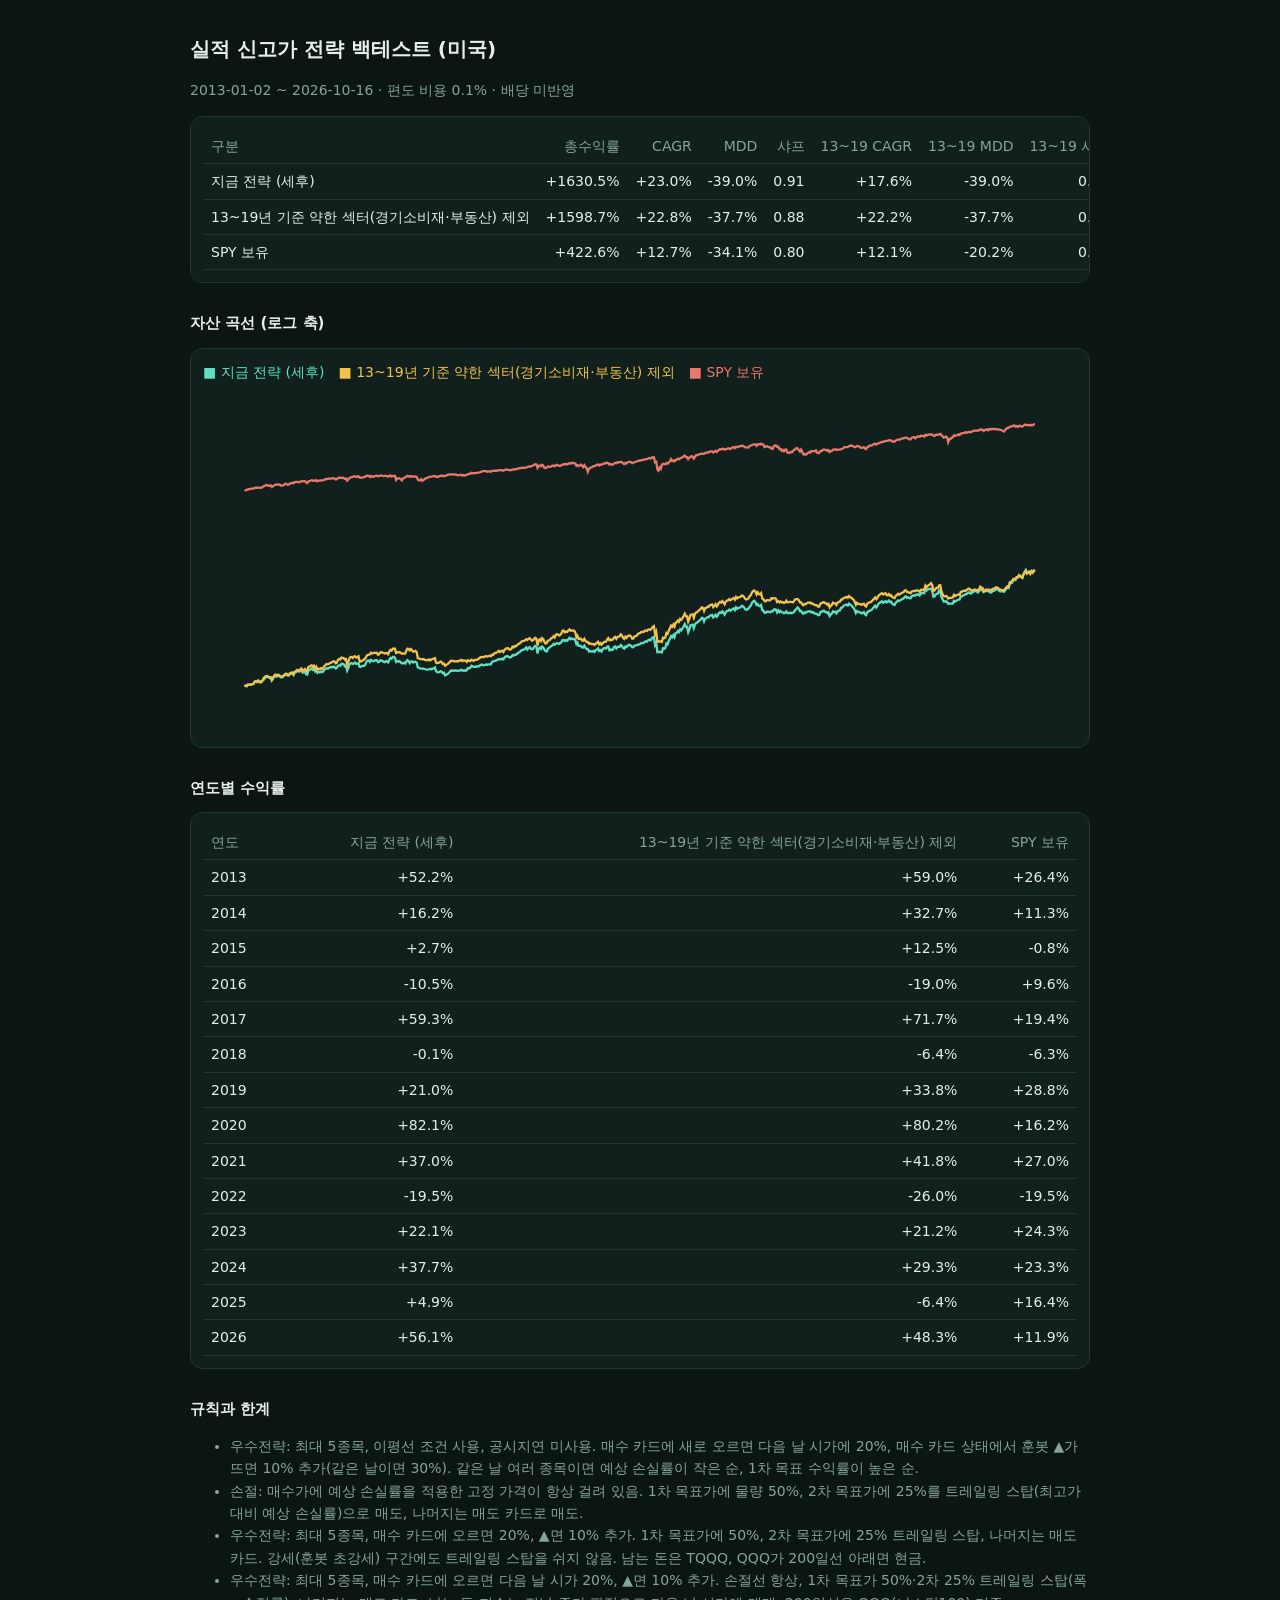
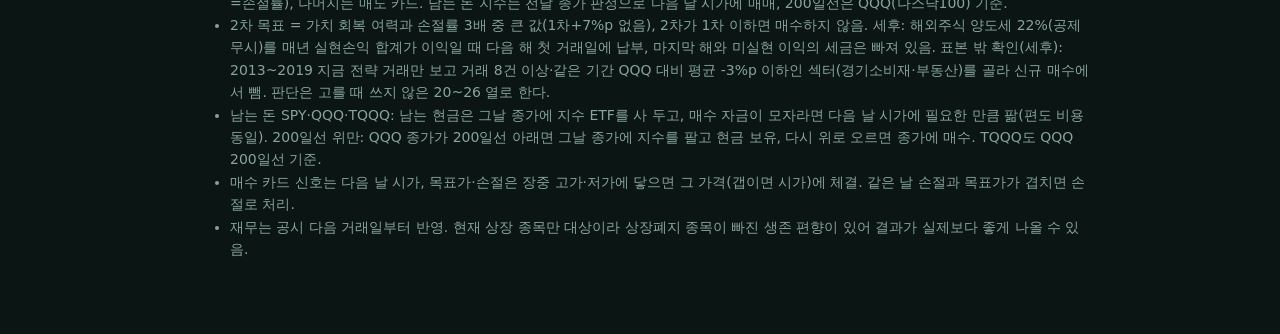
==== docs/backtest.html @ 91a3c94c "backtest: 2026-10-20" ====
<!doctype html><html lang="ko"><head><meta charset="utf-8"><meta name="viewport" content="width=device-width, initial-scale=1">
<title>백테스트 결과</title><style>
:root{--bg:#0b1513;--panel:#11201d;--line:#1f3631;--text:#e3efec;--sub:#87a39c}
body{margin:0;background:var(--bg);color:var(--text);font:14px/1.6 system-ui,sans-serif}
.wrap{max-width:900px;margin:0 auto;padding:20px 16px 60px} h1{font-size:20px} h2{font-size:15px;margin-top:28px}
.box{background:var(--panel);border:1px solid var(--line);border-radius:12px;padding:12px;overflow-x:auto}
table{border-collapse:collapse;width:100%;white-space:nowrap} th,td{padding:6px 8px;border-bottom:1px solid var(--line);text-align:right}
th:first-child,td:first-child{text-align:left} th{color:var(--sub);font-weight:500} .legend span{margin-right:14px}
li{color:var(--sub)} svg{width:100%;height:auto}
</style></head><body><div class="wrap">
<h1>실적 신고가 전략 백테스트 (미국)</h1><p style="color:var(--sub)">2013-01-02 ~ 2026-10-16 · 편도 비용 0.1% · 배당 미반영</p>
<div class="box"><table><tr><th>구분</th><th>총수익률</th><th>CAGR</th><th>MDD</th><th>샤프</th><th>13~19 CAGR</th><th>13~19 MDD</th><th>13~19 샤프</th><th>20~26 CAGR</th><th>20~26 MDD</th><th>20~26 샤프</th><th>거래</th><th>승률</th><th>평균 손익</th><th>평균 보유(거래일)</th><th>평균 투자 비중</th><th>낸 세금(시작자산=1)</th></tr><tr><td>지금 전략 (세후)</td><td>+1630.5%</td><td>+23.0%</td><td>-39.0%</td><td>0.91</td><td>+17.6%</td><td>-39.0%</td><td>0.83</td><td>+28.7%</td><td>-34.2%</td><td>0.98</td><td>330</td><td>37%</td><td>+2.1%</td><td>44</td><td>66%</td><td>2.70</td></tr><tr><td>13~19년 기준 약한 섹터(경기소비재·부동산) 제외</td><td>+1598.7%</td><td>+22.8%</td><td>-37.7%</td><td>0.88</td><td>+22.2%</td><td>-37.7%</td><td>0.94</td><td>+23.4%</td><td>-35.4%</td><td>0.85</td><td>331</td><td>36%</td><td>+2.0%</td><td>43</td><td>64%</td><td>3.13</td></tr><tr><td>SPY 보유</td><td>+422.6%</td><td>+12.7%</td><td>-34.1%</td><td>0.80</td><td>+12.1%</td><td>-20.2%</td><td>0.95</td><td>+13.4%</td><td>-34.1%</td><td>0.73</td><td></td><td></td><td></td><td></td><td></td><td></td></tr></table></div>
<h2>자산 곡선 (로그 축)</h2><div class="box"><div class="legend"><span style="color:#5fe0c2">■ 지금 전략 (세후)</span><span style="color:#f2c14e">■ 13~19년 기준 약한 섹터(경기소비재·부동산) 제외</span><span style="color:#e8796b">■ SPY 보유</span></div><svg viewBox="0 0 760 300"><polyline fill="none" stroke="#5fe0c2" stroke-width="2" points="36.0,263.7 37.0,263.2 38.0,263.6 39.0,262.3 40.0,262.4 41.0,262.3 42.0,262.0 42.9,261.8 43.9,261.7 44.9,259.7 45.9,259.3 46.9,259.8 47.9,258.6 48.9,259.1 49.9,259.9 50.9,259.5 51.9,258.5 52.9,258.0 53.9,256.4 54.8,256.1 55.8,255.5 56.8,255.6 57.8,256.5 58.8,256.2 59.8,258.7 60.8,257.2 61.8,255.0 62.8,254.5 63.8,255.4 64.8,254.6 65.8,254.5 66.7,255.1 67.7,256.0 68.7,256.0 69.7,255.3 70.7,254.5 71.7,253.6 72.7,253.5 73.7,254.4 74.7,254.4 75.7,253.0 76.7,252.6 77.7,252.5 78.7,253.9 79.6,252.0 80.6,251.7 81.6,250.6 82.6,250.5 83.6,251.0 84.6,250.3 85.6,249.8 86.6,251.9 87.6,251.6 88.6,250.5 89.6,253.2 90.6,253.6 91.5,250.4 92.5,249.6 93.5,248.9 94.5,248.3 95.5,249.5 96.5,248.9 97.5,250.8 98.5,249.4 99.5,252.0 100.5,251.1 101.5,251.6 102.5,250.8 103.5,251.5 104.4,250.9 105.4,249.6 106.4,248.5 107.4,247.9 108.4,248.4 109.4,247.9 110.4,247.3 111.4,246.9 112.4,247.3 113.4,246.6 114.4,246.9 115.4,248.3 116.3,247.8 117.3,246.0 118.3,245.6 119.3,245.9 120.3,244.2 121.3,244.3 122.3,244.6 123.3,246.3 124.3,245.7 125.3,250.1 126.3,247.8 127.3,244.8 128.2,243.9 129.2,243.5 130.2,244.3 131.2,244.0 132.2,243.0 133.2,244.3 134.2,244.1 135.2,243.7 136.2,246.8 137.2,246.8 138.2,246.3 139.2,245.9 140.2,246.0 141.1,245.0 142.1,242.4 143.1,241.3 144.1,241.2 145.1,242.5 146.1,240.8 147.1,241.5 148.1,241.9 149.1,241.4 150.1,241.1 151.1,241.1 152.1,242.7 153.0,242.5 154.0,241.2 155.0,241.3 156.0,241.8 157.0,242.4 158.0,242.8 159.0,241.9 160.0,242.0 161.0,242.9 162.0,240.7 163.0,239.2 164.0,239.7 165.0,238.2 165.9,238.2 166.9,238.7 167.9,242.5 168.9,241.9 169.9,242.2 170.9,241.8 171.9,243.0 172.9,243.8 173.9,243.7 174.9,243.2 175.9,243.9 176.9,242.1 177.8,241.0 178.8,241.7 179.8,243.6 180.8,242.4 181.8,242.0 182.8,243.1 183.8,242.4 184.8,242.3 185.8,243.3 186.8,247.4 187.8,247.6 188.8,248.1 189.7,248.3 190.7,248.4 191.7,248.4 192.7,248.7 193.7,249.1 194.7,249.2 195.7,249.2 196.7,248.9 197.7,248.5 198.7,249.0 199.7,248.4 200.7,248.1 201.7,247.3 202.6,250.5 203.6,251.5 204.6,251.6 205.6,251.2 206.6,250.7 207.6,251.0 208.6,252.5 209.6,252.0 210.6,254.3 211.6,253.8 212.6,253.1 213.6,252.2 214.5,251.3 215.5,250.0 216.5,250.3 217.5,249.9 218.5,250.3 219.5,250.0 220.5,250.2 221.5,250.5 222.5,250.1 223.5,249.9 224.5,249.3 225.5,250.2 226.4,250.0 227.4,249.9 228.4,250.4 229.4,249.5 230.4,248.0 231.4,248.3 232.4,247.6 233.4,245.9 234.4,246.4 235.4,246.8 236.4,246.6 237.4,246.7 238.4,246.3 239.3,246.6 240.3,246.1 241.3,245.3 242.3,244.8 243.3,245.3 244.3,245.5 245.3,245.0 246.3,244.8 247.3,245.0 248.3,244.6 249.3,244.6 250.3,244.6 251.2,242.9 252.2,242.1 253.2,241.9 254.2,241.5 255.2,241.3 256.2,240.6 257.2,240.1 258.2,240.2 259.2,240.2 260.2,239.6 261.2,240.3 262.2,238.8 263.2,237.9 264.1,237.6 265.1,237.5 266.1,238.5 267.1,238.7 268.1,238.1 269.1,236.7 270.1,237.1 271.1,236.2 272.1,236.4 273.1,235.5 274.1,234.6 275.1,234.2 276.0,233.5 277.0,232.3 278.0,232.0 279.0,231.8 280.0,231.1 281.0,230.0 282.0,231.7 283.0,230.6 284.0,229.7 285.0,230.9 286.0,231.5 287.0,231.1 287.9,229.5 288.9,228.7 289.9,229.3 290.9,235.3 291.9,230.8 292.9,230.1 293.9,231.2 294.9,229.2 295.9,230.0 296.9,232.0 297.9,233.2 298.9,233.4 299.9,231.1 300.8,230.3 301.8,229.7 302.8,228.7 303.8,228.3 304.8,226.8 305.8,227.6 306.8,226.8 307.8,226.3 308.8,226.4 309.8,226.8 310.8,225.9 311.8,225.1 312.7,223.6 313.7,223.5 314.7,224.4 315.7,223.6 316.7,224.2 317.7,222.8 318.7,221.6 319.7,222.8 320.7,222.2 321.7,222.6 322.7,222.5 323.7,223.6 324.7,227.0 325.6,225.9 326.6,228.6 327.6,228.5 328.6,228.5 329.6,229.9 330.6,230.0 331.6,228.5 332.6,230.3 333.6,231.3 334.6,231.2 335.6,233.4 336.6,233.0 337.5,233.5 338.5,233.6 339.5,232.9 340.5,233.7 341.5,232.4 342.5,231.9 343.5,230.7 344.5,233.0 345.5,232.2 346.5,233.4 347.5,231.6 348.5,230.6 349.4,230.6 350.4,230.9 351.4,229.3 352.4,229.0 353.4,232.3 354.4,231.6 355.4,232.3 356.4,231.9 357.4,229.7 358.4,229.1 359.4,230.8 360.4,229.4 361.4,229.2 362.3,229.3 363.3,227.9 364.3,228.8 365.3,230.3 366.3,231.0 367.3,229.2 368.3,229.7 369.3,228.5 370.3,227.7 371.3,227.9 372.3,228.6 373.3,229.8 374.2,229.7 375.2,228.4 376.2,228.2 377.2,227.9 378.2,227.5 379.2,227.4 380.2,227.0 381.2,226.1 382.2,226.2 383.2,226.0 384.2,224.9 385.2,224.8 386.1,224.8 387.1,223.6 388.1,223.2 389.1,223.7 390.1,222.4 391.1,221.2 392.1,220.7 393.1,227.8 394.1,225.8 395.1,234.1 396.1,233.9 397.1,233.9 398.1,233.9 399.0,234.3 400.0,230.7 401.0,231.0 402.0,230.4 403.0,226.5 404.0,227.3 405.0,224.4 406.0,222.5 407.0,220.1 408.0,221.1 409.0,219.2 410.0,221.0 410.9,217.7 411.9,217.2 412.9,215.7 413.9,216.6 414.9,214.2 415.9,215.0 416.9,213.5 417.9,211.7 418.9,209.7 419.9,211.9 420.9,211.9 421.9,216.6 422.9,214.2 423.8,210.8 424.8,210.4 425.8,210.2 426.8,213.2 427.8,210.0 428.8,208.7 429.8,208.3 430.8,207.3 431.8,206.4 432.8,205.7 433.8,204.2 434.8,204.7 435.7,207.2 436.7,204.8 437.7,204.6 438.7,203.7 439.7,203.7 440.7,202.3 441.7,202.0 442.7,201.7 443.7,203.9 444.7,202.8 445.7,201.5 446.7,203.3 447.6,202.2 448.6,200.0 449.6,199.4 450.6,200.0 451.6,198.6 452.6,199.8 453.6,201.4 454.6,199.4 455.6,198.3 456.6,198.1 457.6,197.0 458.6,198.0 459.6,197.2 460.5,196.6 461.5,195.9 462.5,197.5 463.5,195.1 464.5,196.4 465.5,195.5 466.5,195.3 467.5,195.0 468.5,193.8 469.5,194.2 470.5,195.1 471.5,196.8 472.4,197.2 473.4,196.9 474.4,196.1 475.4,194.4 476.4,193.6 477.4,191.2 478.4,190.0 479.4,189.4 480.4,190.7 481.4,193.0 482.4,192.3 483.4,193.8 484.4,194.1 485.3,193.1 486.3,197.5 487.3,198.0 488.3,199.8 489.3,199.9 490.3,198.9 491.3,198.9 492.3,199.1 493.3,199.3 494.3,198.5 495.3,198.5 496.3,197.2 497.2,196.8 498.2,197.1 499.2,199.5 500.2,197.8 501.2,199.3 502.2,198.2 503.2,199.3 504.2,199.4 505.2,200.1 506.2,199.8 507.2,198.6 508.2,200.1 509.1,200.0 510.1,200.0 511.1,199.8 512.1,200.0 513.1,199.8 514.1,198.7 515.1,197.4 516.1,196.5 517.1,195.2 518.1,196.2 519.1,198.4 520.1,198.2 521.1,200.0 522.0,200.6 523.0,199.5 524.0,199.9 525.0,199.0 526.0,198.5 527.0,198.5 528.0,198.4 529.0,199.5 530.0,199.2 531.0,199.8 532.0,200.6 533.0,200.6 533.9,200.8 534.9,202.0 535.9,201.8 536.9,199.3 537.9,198.8 538.9,198.4 539.9,198.0 540.9,199.0 541.9,199.0 542.9,200.2 543.9,199.5 544.9,202.6 545.9,201.3 546.8,200.4 547.8,198.6 548.8,199.2 549.8,199.0 550.8,200.4 551.8,198.6 552.8,197.9 553.8,197.8 554.8,195.4 555.8,195.3 556.8,194.0 557.8,193.3 558.7,192.9 559.7,192.6 560.7,193.5 561.7,191.8 562.7,192.9 563.7,193.2 564.7,194.6 565.7,195.6 566.7,197.3 567.7,200.0 568.7,198.2 569.7,199.0 570.6,199.4 571.6,199.5 572.6,200.3 573.6,199.9 574.6,199.2 575.6,201.0 576.6,201.8 577.6,199.3 578.6,198.7 579.6,198.0 580.6,197.8 581.6,197.1 582.6,195.9 583.5,194.8 584.5,193.7 585.5,195.3 586.5,193.7 587.5,191.8 588.5,191.1 589.5,190.4 590.5,189.8 591.5,191.2 592.5,190.4 593.5,189.8 594.5,190.8 595.4,190.2 596.4,189.1 597.4,190.5 598.4,190.1 599.4,192.0 600.4,192.8 601.4,193.0 602.4,191.0 603.4,190.2 604.4,189.0 605.4,189.5 606.4,188.8 607.3,188.3 608.3,187.8 609.3,187.3 610.3,185.9 611.3,185.6 612.3,186.9 613.3,186.5 614.3,187.0 615.3,187.1 616.3,185.4 617.3,184.9 618.3,184.8 619.3,184.8 620.2,184.2 621.2,183.8 622.2,183.9 623.2,184.7 624.2,182.8 625.2,182.9 626.2,182.4 627.2,182.8 628.2,179.1 629.2,180.4 630.2,179.3 631.2,179.1 632.1,179.2 633.1,178.8 634.1,180.9 635.1,185.8 636.1,185.6 637.1,183.9 638.1,183.3 639.1,183.0 640.1,180.5 641.1,180.6 642.1,185.9 643.1,188.1 644.1,190.0 645.0,190.0 646.0,189.8 647.0,190.4 648.0,192.0 649.0,191.8 650.0,191.8 651.0,191.9 652.0,191.9 653.0,189.4 654.0,190.1 655.0,189.5 656.0,188.7 656.9,188.4 657.9,188.3 658.9,185.5 659.9,185.5 660.9,184.7 661.9,184.4 662.9,183.6 663.9,183.5 664.9,182.7 665.9,182.1 666.9,182.7 667.9,183.1 668.8,182.2 669.8,181.5 670.8,181.0 671.8,180.9 672.8,181.3 673.8,182.1 674.8,181.1 675.8,179.0 676.8,180.2 677.8,179.8 678.8,181.8 679.8,181.4 680.8,180.6 681.7,180.7 682.7,181.3 683.7,180.8 684.7,182.3 685.7,181.9 686.7,180.9 687.7,180.8 688.7,180.1 689.7,179.4 690.7,179.5 691.7,179.6 692.7,181.0 693.6,181.2 694.6,181.1 695.6,181.3 696.6,181.5 697.6,180.0 698.6,179.0 699.6,177.7 700.6,178.2 701.6,174.6 702.6,174.2 703.6,173.6 704.6,171.5 705.6,171.3 706.5,171.4 707.5,169.4 708.5,169.3 709.5,168.1 710.5,167.9 711.5,168.8 712.5,169.1 713.5,166.0 714.5,164.3 715.5,162.7 716.5,165.2 717.5,164.4 718.4,163.9 719.4,165.4 720.4,163.4 721.4,164.4 722.4,162.9 723.4,163.7"/><polyline fill="none" stroke="#f2c14e" stroke-width="2" points="36.0,263.7 37.0,263.2 38.0,263.6 39.0,262.3 40.0,262.4 41.0,262.3 42.0,262.0 42.9,261.8 43.9,261.7 44.9,259.8 45.9,259.2 46.9,260.0 47.9,259.2 48.9,260.0 49.9,260.4 50.9,260.0 51.9,258.5 52.9,256.4 53.9,255.4 54.8,254.8 55.8,254.7 56.8,255.5 57.8,255.9 58.8,255.7 59.8,258.0 60.8,256.6 61.8,254.5 62.8,253.6 63.8,254.6 64.8,253.7 65.8,253.8 66.7,254.4 67.7,255.3 68.7,255.3 69.7,254.6 70.7,253.8 71.7,252.9 72.7,252.8 73.7,253.7 74.7,253.7 75.7,252.3 76.7,251.9 77.7,251.8 78.7,253.2 79.6,251.1 80.6,250.9 81.6,249.5 82.6,249.6 83.6,250.5 84.6,248.9 85.6,248.2 86.6,250.5 87.6,249.7 88.6,248.7 89.6,250.0 90.6,250.7 91.5,247.2 92.5,246.5 93.5,245.9 94.5,245.5 95.5,246.9 96.5,245.9 97.5,248.2 98.5,246.7 99.5,249.4 100.5,248.3 101.5,248.8 102.5,247.9 103.5,248.5 104.4,247.9 105.4,246.3 106.4,245.4 107.4,244.4 108.4,244.7 109.4,244.3 110.4,243.6 111.4,243.2 112.4,242.7 113.4,241.9 114.4,242.1 115.4,243.8 116.3,243.4 117.3,240.8 118.3,240.1 119.3,240.5 120.3,238.8 121.3,239.0 122.3,239.2 123.3,240.5 124.3,240.1 125.3,244.8 126.3,242.6 127.3,239.5 128.2,238.2 129.2,238.3 130.2,239.0 131.2,237.8 132.2,237.6 133.2,238.7 134.2,238.2 135.2,237.6 136.2,242.2 137.2,242.2 138.2,241.5 139.2,241.2 140.2,240.2 141.1,239.5 142.1,237.5 143.1,236.5 144.1,236.2 145.1,236.1 146.1,234.5 147.1,235.2 148.1,234.9 149.1,234.5 150.1,234.7 151.1,234.6 152.1,236.4 153.0,236.0 154.0,234.5 155.0,234.0 156.0,234.4 157.0,234.8 158.0,235.2 159.0,234.8 160.0,234.9 161.0,235.9 162.0,233.6 163.0,232.1 164.0,232.6 165.0,231.1 165.9,231.1 166.9,231.1 167.9,234.7 168.9,234.1 169.9,234.3 170.9,234.0 171.9,234.7 172.9,235.4 173.9,235.2 174.9,235.3 175.9,235.3 176.9,232.4 177.8,231.0 178.8,231.3 179.8,232.5 180.8,231.3 181.8,232.3 182.8,233.7 183.8,233.3 184.8,232.9 185.8,234.1 186.8,239.3 187.8,239.5 188.8,239.9 189.7,240.1 190.7,240.2 191.7,240.2 192.7,240.5 193.7,240.9 194.7,240.9 195.7,241.1 196.7,240.4 197.7,241.1 198.7,240.5 199.7,239.8 200.7,239.6 201.7,239.3 202.6,243.0 203.6,243.7 204.6,243.3 205.6,243.0 206.6,242.3 207.6,242.8 208.6,244.4 209.6,244.1 210.6,245.9 211.6,245.1 212.6,244.5 213.6,243.6 214.5,242.7 215.5,241.5 216.5,241.8 217.5,241.5 218.5,242.1 219.5,242.0 220.5,241.8 221.5,242.1 222.5,241.6 223.5,241.4 224.5,240.8 225.5,241.8 226.4,241.3 227.4,241.4 228.4,241.4 229.4,242.5 230.4,241.0 231.4,241.5 232.4,241.9 233.4,240.6 234.4,241.1 235.4,241.6 236.4,240.8 237.4,240.7 238.4,240.5 239.3,240.0 240.3,239.3 241.3,238.6 242.3,238.2 243.3,238.3 244.3,238.3 245.3,237.7 246.3,237.5 247.3,237.8 248.3,237.4 249.3,237.1 250.3,237.6 251.2,236.3 252.2,236.5 253.2,235.2 254.2,234.6 255.2,234.5 256.2,233.8 257.2,232.9 258.2,233.9 259.2,233.3 260.2,232.8 261.2,233.9 262.2,232.1 263.2,231.1 264.1,230.8 265.1,230.5 266.1,231.6 267.1,231.7 268.1,231.2 269.1,229.4 270.1,229.9 271.1,228.8 272.1,229.0 273.1,228.0 274.1,226.9 275.1,226.7 276.0,226.0 277.0,224.7 278.0,224.4 279.0,224.3 280.0,223.7 281.0,222.8 282.0,223.5 283.0,222.6 284.0,221.9 285.0,222.8 286.0,224.0 287.0,223.7 287.9,222.6 288.9,221.6 289.9,222.3 290.9,228.3 291.9,223.7 292.9,222.8 293.9,224.4 294.9,221.9 295.9,222.8 296.9,225.3 297.9,226.6 298.9,226.0 299.9,224.1 300.8,223.8 301.8,223.4 302.8,221.9 303.8,221.6 304.8,220.2 305.8,221.2 306.8,218.9 307.8,218.5 308.8,218.8 309.8,219.6 310.8,218.9 311.8,217.6 312.7,215.4 313.7,215.4 314.7,216.9 315.7,216.1 316.7,216.4 317.7,215.3 318.7,214.3 319.7,215.4 320.7,215.1 321.7,215.3 322.7,215.3 323.7,216.8 324.7,221.1 325.6,219.8 326.6,222.6 327.6,222.4 328.6,222.4 329.6,223.8 330.6,224.0 331.6,222.4 332.6,224.2 333.6,225.2 334.6,225.1 335.6,226.7 336.6,226.3 337.5,226.9 338.5,227.2 339.5,226.9 340.5,227.7 341.5,226.7 342.5,226.1 343.5,225.0 344.5,227.2 345.5,226.2 346.5,227.6 347.5,226.5 348.5,225.2 349.4,225.1 350.4,225.0 351.4,223.1 352.4,221.8 353.4,223.7 354.4,223.0 355.4,223.6 356.4,223.0 357.4,221.4 358.4,220.8 359.4,222.4 360.4,220.8 361.4,220.5 362.3,220.2 363.3,218.6 364.3,219.6 365.3,221.5 366.3,222.5 367.3,220.6 368.3,221.6 369.3,220.2 370.3,219.5 371.3,219.7 372.3,220.5 373.3,222.3 374.2,222.1 375.2,220.4 376.2,220.1 377.2,219.6 378.2,218.1 379.2,217.7 380.2,217.3 381.2,216.4 382.2,216.5 383.2,216.4 384.2,215.3 385.2,215.3 386.1,215.6 387.1,214.4 388.1,214.2 389.1,214.6 390.1,213.4 391.1,212.0 392.1,211.4 393.1,218.6 394.1,216.4 395.1,225.0 396.1,224.8 397.1,224.8 398.1,224.8 399.0,225.2 400.0,221.5 401.0,221.9 402.0,221.3 403.0,217.4 404.0,218.2 405.0,215.3 406.0,213.4 407.0,211.0 408.0,212.0 409.0,210.1 410.0,211.8 410.9,208.6 411.9,208.1 412.9,206.5 413.9,207.5 414.9,205.1 415.9,205.9 416.9,204.4 417.9,202.6 418.9,200.6 419.9,202.7 420.9,202.8 421.9,207.5 422.9,205.1 423.8,201.7 424.8,201.3 425.8,201.1 426.8,204.1 427.8,200.8 428.8,199.6 429.8,199.1 430.8,198.1 431.8,197.3 432.8,196.5 433.8,195.0 434.8,195.6 435.7,198.2 436.7,195.7 437.7,195.6 438.7,194.6 439.7,194.7 440.7,193.2 441.7,192.9 442.7,192.6 443.7,194.9 444.7,193.8 445.7,192.4 446.7,194.3 447.6,193.1 448.6,191.0 449.6,190.3 450.6,191.0 451.6,189.6 452.6,190.7 453.6,192.4 454.6,190.3 455.6,189.2 456.6,189.0 457.6,187.9 458.6,188.9 459.6,188.2 460.5,187.5 461.5,186.9 462.5,188.4 463.5,186.1 464.5,187.3 465.5,186.4 466.5,186.3 467.5,185.9 468.5,184.8 469.5,185.1 470.5,186.0 471.5,187.8 472.4,188.2 473.4,187.9 474.4,187.1 475.4,185.3 476.4,184.6 477.4,182.1 478.4,180.9 479.4,180.4 480.4,181.6 481.4,183.9 482.4,182.0 483.4,183.5 484.4,183.8 485.3,182.7 486.3,187.4 487.3,187.9 488.3,189.7 489.3,189.8 490.3,188.8 491.3,188.8 492.3,189.0 493.3,188.8 494.3,187.1 495.3,187.5 496.3,187.0 497.2,187.0 498.2,187.7 499.2,190.4 500.2,189.8 501.2,190.8 502.2,189.9 503.2,190.6 504.2,190.5 505.2,191.2 506.2,190.9 507.2,189.2 508.2,190.7 509.1,190.6 510.1,190.3 511.1,190.3 512.1,190.5 513.1,190.6 514.1,189.4 515.1,188.1 516.1,187.9 517.1,187.9 518.1,188.8 519.1,190.8 520.1,190.8 521.1,192.6 522.0,193.2 523.0,192.1 524.0,192.4 525.0,191.6 526.0,191.0 527.0,191.0 528.0,190.9 529.0,192.0 530.0,191.7 531.0,192.3 532.0,193.1 533.0,193.2 533.9,193.4 534.9,194.5 535.9,194.3 536.9,191.8 537.9,191.4 538.9,191.0 539.9,190.5 540.9,191.5 541.9,191.6 542.9,192.8 543.9,192.1 544.9,195.1 545.9,193.8 546.8,192.9 547.8,191.1 548.8,191.8 549.8,191.5 550.8,193.0 551.8,191.1 552.8,190.4 553.8,190.2 554.8,188.4 555.8,188.4 556.8,187.0 557.8,186.8 558.7,186.4 559.7,185.9 560.7,186.8 561.7,185.3 562.7,186.3 563.7,186.6 564.7,187.7 565.7,188.4 566.7,190.2 567.7,192.9 568.7,191.2 569.7,192.1 570.6,192.3 571.6,192.1 572.6,192.9 573.6,192.4 574.6,191.9 575.6,193.6 576.6,194.3 577.6,191.9 578.6,191.4 579.6,190.7 580.6,190.5 581.6,189.7 582.6,188.6 583.5,187.6 584.5,186.5 585.5,188.0 586.5,186.6 587.5,184.8 588.5,184.0 589.5,183.3 590.5,182.8 591.5,183.9 592.5,183.2 593.5,182.8 594.5,184.5 595.4,184.6 596.4,183.5 597.4,185.0 598.4,184.5 599.4,186.3 600.4,186.6 601.4,187.0 602.4,185.0 603.4,184.4 604.4,183.3 605.4,184.0 606.4,183.3 607.3,182.8 608.3,182.2 609.3,181.8 610.3,180.4 611.3,180.3 612.3,181.8 613.3,181.8 614.3,182.5 615.3,182.7 616.3,181.3 617.3,180.9 618.3,180.7 619.3,180.9 620.2,180.4 621.2,180.3 622.2,180.9 623.2,181.5 624.2,179.9 625.2,180.1 626.2,179.5 627.2,179.8 628.2,176.2 629.2,177.5 630.2,176.5 631.2,175.5 632.1,175.2 633.1,174.1 634.1,175.6 635.1,180.7 636.1,180.4 637.1,178.7 638.1,178.1 639.1,178.3 640.1,176.0 641.1,175.9 642.1,181.0 643.1,183.4 644.1,185.4 645.0,185.5 646.0,185.2 647.0,185.7 648.0,187.4 649.0,186.9 650.0,186.9 651.0,186.8 652.0,186.3 653.0,184.2 654.0,185.4 655.0,184.6 656.0,184.2 656.9,183.9 657.9,184.3 658.9,181.6 659.9,181.6 660.9,180.7 661.9,180.6 662.9,180.8 663.9,180.2 664.9,179.3 665.9,178.7 666.9,179.3 667.9,180.5 668.8,180.2 669.8,180.1 670.8,179.7 671.8,179.7 672.8,180.1 673.8,180.5 674.8,179.5 675.8,177.2 676.8,178.2 677.8,178.2 678.8,181.2 679.8,180.3 680.8,179.6 681.7,179.7 682.7,180.3 683.7,179.7 684.7,180.2 685.7,179.8 686.7,178.9 687.7,178.8 688.7,178.2 689.7,177.6 690.7,177.8 691.7,178.5 692.7,179.6 693.6,179.7 694.6,180.1 695.6,180.2 696.6,180.4 697.6,178.6 698.6,177.8 699.6,176.6 700.6,176.7 701.6,173.2 702.6,172.9 703.6,172.1 704.6,170.4 705.6,170.3 706.5,170.4 707.5,168.8 708.5,168.6 709.5,167.0 710.5,167.6 711.5,168.9 712.5,169.5 713.5,166.6 714.5,164.9 715.5,163.4 716.5,165.8 717.5,165.1 718.4,164.6 719.4,166.0 720.4,163.9 721.4,165.0 722.4,163.4 723.4,164.3"/><polyline fill="none" stroke="#e8796b" stroke-width="2" points="36.0,93.3 37.0,93.3 38.0,93.0 39.0,92.5 40.0,92.4 41.0,92.1 42.0,91.8 42.9,91.9 43.9,91.9 44.9,91.1 45.9,91.0 46.9,91.1 47.9,91.0 48.9,91.0 49.9,91.2 50.9,91.0 51.9,90.3 52.9,89.8 53.9,89.4 54.8,88.7 55.8,88.8 56.8,89.4 57.8,89.5 58.8,88.9 59.8,90.4 60.8,89.9 61.8,89.0 62.8,88.5 63.8,88.4 64.8,88.3 65.8,88.2 66.7,88.3 67.7,89.2 68.7,89.3 69.7,88.9 70.7,88.3 71.7,87.5 72.7,88.1 73.7,88.5 74.7,88.2 75.7,87.4 76.7,87.0 77.7,86.9 78.7,87.1 79.6,86.2 80.6,86.1 81.6,85.9 82.6,85.9 83.6,86.5 84.6,85.8 85.6,85.4 86.6,85.5 87.6,85.4 88.6,85.3 89.6,86.6 90.6,87.0 91.5,85.7 92.5,85.3 93.5,85.0 94.5,84.6 95.5,85.1 96.5,84.7 97.5,85.2 98.5,84.5 99.5,85.5 100.5,84.9 101.5,84.9 102.5,84.6 103.5,84.6 104.4,84.6 105.4,84.2 106.4,83.7 107.4,83.3 108.4,83.5 109.4,83.2 110.4,83.2 111.4,83.2 112.4,83.0 113.4,82.8 114.4,83.0 115.4,83.9 116.3,83.6 117.3,82.8 118.3,82.4 119.3,82.4 120.3,82.5 121.3,82.4 122.3,82.6 123.3,83.5 124.3,83.1 125.3,84.9 126.3,83.8 127.3,82.8 128.2,82.1 129.2,81.8 130.2,81.6 131.2,81.2 132.2,81.2 133.2,81.8 134.2,81.4 135.2,81.1 136.2,82.2 137.2,82.1 138.2,82.2 139.2,82.0 140.2,81.7 141.1,81.4 142.1,80.8 143.1,80.6 144.1,80.8 145.1,81.7 146.1,80.8 147.1,81.5 148.1,81.5 149.1,81.0 150.1,80.8 151.1,80.6 152.1,81.1 153.0,81.0 154.0,80.5 155.0,80.3 156.0,80.7 157.0,80.9 158.0,80.8 159.0,80.7 160.0,80.9 161.0,81.4 162.0,80.9 163.0,80.4 164.0,81.4 165.0,80.9 165.9,80.7 166.9,80.7 167.9,84.3 168.9,82.9 169.9,82.9 170.9,82.8 171.9,83.6 172.9,84.6 173.9,82.9 174.9,82.5 175.9,82.0 176.9,81.4 177.8,80.7 178.8,81.1 179.8,81.6 180.8,80.9 181.8,81.1 182.8,81.6 183.8,81.2 184.8,81.5 185.8,81.8 186.8,83.9 187.8,84.7 188.8,84.7 189.7,83.6 190.7,85.1 191.7,84.3 192.7,83.8 193.7,82.8 194.7,82.8 195.7,82.1 196.7,81.7 197.7,81.5 198.7,81.4 199.7,81.2 200.7,80.8 201.7,80.9 202.6,81.7 203.6,81.4 204.6,81.7 205.6,81.0 206.6,80.7 207.6,80.5 208.6,81.1 209.6,80.7 210.6,80.9 211.6,80.4 212.6,79.9 213.6,79.7 214.5,79.7 215.5,79.5 216.5,79.5 217.5,79.5 218.5,79.7 219.5,79.5 220.5,79.8 221.5,80.3 222.5,80.2 223.5,79.9 224.5,79.8 225.5,80.5 226.4,80.0 227.4,80.4 228.4,80.3 229.4,79.8 230.4,79.2 231.4,79.1 232.4,79.0 233.4,78.1 234.4,78.3 235.4,78.6 236.4,78.3 237.4,78.2 238.4,78.2 239.3,77.9 240.3,77.8 241.3,77.5 242.3,77.0 243.3,76.7 244.3,76.6 245.3,76.6 246.3,76.7 247.3,77.2 248.3,76.9 249.3,76.9 250.3,77.2 251.2,76.5 252.2,76.4 253.2,76.3 254.2,76.3 255.2,76.3 256.2,76.1 257.2,75.8 258.2,75.7 259.2,75.9 260.2,75.8 261.2,76.2 262.2,75.6 263.2,75.3 264.1,75.3 265.1,75.3 266.1,75.7 267.1,75.8 268.1,75.7 269.1,75.2 270.1,75.3 271.1,75.0 272.1,75.0 273.1,74.7 274.1,74.3 275.1,74.2 276.0,73.9 277.0,73.8 278.0,73.7 279.0,73.8 280.0,73.8 281.0,73.5 282.0,73.0 283.0,72.7 284.0,72.5 285.0,72.6 286.0,72.2 287.0,71.7 287.9,71.1 288.9,70.6 289.9,70.8 290.9,73.8 291.9,71.9 292.9,71.7 293.9,72.4 294.9,71.1 295.9,71.7 296.9,73.8 297.9,73.9 298.9,73.4 299.9,72.6 300.8,72.7 301.8,72.9 302.8,72.6 303.8,71.9 304.8,71.8 305.8,72.4 306.8,71.6 307.8,71.1 308.8,71.6 309.8,72.0 310.8,72.1 311.8,71.4 312.7,70.9 313.7,70.5 314.7,70.9 315.7,70.3 316.7,70.8 317.7,70.3 318.7,69.6 319.7,70.0 320.7,69.7 321.7,69.4 322.7,69.7 323.7,69.9 324.7,72.0 325.6,71.4 326.6,72.2 327.6,71.8 328.6,70.9 329.6,71.9 330.6,73.1 331.6,71.5 332.6,73.0 333.6,74.1 334.6,77.1 335.6,74.8 336.6,73.8 337.5,73.4 338.5,73.1 339.5,72.3 340.5,72.2 341.5,71.7 342.5,71.1 343.5,70.9 344.5,71.7 345.5,70.8 346.5,71.1 347.5,70.7 348.5,70.0 349.4,69.8 350.4,69.8 351.4,69.3 352.4,69.5 353.4,70.9 354.4,70.5 355.4,71.0 356.4,70.9 357.4,69.9 358.4,69.5 359.4,69.7 360.4,69.0 361.4,68.8 362.3,68.9 363.3,68.5 364.3,68.9 365.3,70.0 366.3,70.5 367.3,69.5 368.3,69.9 369.3,68.9 370.3,68.5 371.3,68.5 372.3,69.0 373.3,69.7 374.2,69.4 375.2,68.7 376.2,68.6 377.2,68.3 378.2,67.7 379.2,67.6 380.2,67.5 381.2,67.0 382.2,67.0 383.2,66.7 384.2,66.4 385.2,66.3 386.1,66.1 387.1,65.6 388.1,65.2 389.1,65.7 390.1,65.1 391.1,64.6 392.1,64.7 393.1,68.9 394.1,68.4 395.1,75.1 396.1,76.2 397.1,73.4 398.1,74.6 399.0,71.2 400.0,70.2 401.0,70.6 402.0,70.7 403.0,69.5 404.0,70.2 405.0,69.2 406.0,68.0 407.0,66.1 408.0,67.8 409.0,67.4 410.0,68.1 410.9,67.1 411.9,66.5 412.9,65.9 413.9,66.3 414.9,65.4 415.9,65.1 416.9,64.5 417.9,63.9 418.9,63.1 419.9,64.4 420.9,64.5 421.9,66.2 422.9,64.9 423.8,64.3 424.8,63.6 425.8,64.1 426.8,65.7 427.8,64.0 428.8,62.7 429.8,62.8 430.8,62.2 431.8,61.8 432.8,61.8 433.8,61.3 434.8,61.6 435.7,61.6 436.7,60.7 437.7,60.7 438.7,60.2 439.7,60.4 440.7,59.6 441.7,59.5 442.7,59.5 443.7,60.4 444.7,59.7 445.7,59.0 446.7,59.9 447.6,59.1 448.6,58.1 449.6,57.5 450.6,57.8 451.6,57.1 452.6,57.2 453.6,57.9 454.6,57.5 455.6,57.2 456.6,56.9 457.6,56.8 458.6,57.5 459.6,56.6 460.5,56.0 461.5,55.8 462.5,56.7 463.5,55.5 464.5,55.7 465.5,55.4 466.5,55.0 467.5,55.0 468.5,54.6 469.5,54.7 470.5,55.2 471.5,56.0 472.4,56.0 473.4,56.1 474.4,56.0 475.4,54.7 476.4,54.3 477.4,53.9 478.4,53.5 479.4,53.3 480.4,53.4 481.4,54.7 482.4,53.3 483.4,53.2 484.4,53.5 485.3,52.8 486.3,53.4 487.3,53.7 488.3,55.7 489.3,55.4 490.3,54.9 491.3,55.5 492.3,56.0 493.3,55.8 494.3,57.2 495.3,57.4 496.3,55.2 497.2,54.3 498.2,54.3 499.2,55.5 500.2,55.2 501.2,57.5 502.2,57.4 503.2,58.9 504.2,58.1 505.2,59.3 506.2,58.0 507.2,57.9 508.2,60.6 509.1,60.7 510.1,60.8 511.1,59.8 512.1,60.1 513.1,59.2 514.1,57.8 515.1,57.7 516.1,56.6 517.1,57.0 518.1,58.3 519.1,59.5 520.1,57.9 521.1,59.8 522.0,62.0 523.0,61.8 524.0,62.4 525.0,61.8 526.0,60.7 527.0,60.0 528.0,60.6 529.0,59.2 530.0,59.3 531.0,59.2 532.0,59.3 533.0,58.6 533.9,60.5 534.9,60.9 535.9,60.6 536.9,59.1 537.9,59.2 538.9,58.3 539.9,57.8 540.9,58.1 541.9,58.2 542.9,59.0 543.9,58.4 544.9,60.1 545.9,59.3 546.8,59.1 547.8,57.9 548.8,58.0 549.8,57.6 550.8,58.3 551.8,57.9 552.8,57.9 553.8,57.9 554.8,57.6 555.8,57.3 556.8,56.6 557.8,55.8 558.7,55.8 559.7,55.7 560.7,55.7 561.7,54.8 562.7,54.6 563.7,54.2 564.7,55.0 565.7,55.1 566.7,55.8 567.7,55.5 568.7,54.7 569.7,54.9 570.6,55.3 571.6,56.1 572.6,56.5 573.6,56.1 574.6,55.8 575.6,57.1 576.6,57.5 577.6,55.9 578.6,55.5 579.6,54.4 580.6,54.4 581.6,54.3 582.6,53.7 583.5,52.9 584.5,52.8 585.5,53.5 586.5,52.8 587.5,52.4 588.5,52.0 589.5,51.6 590.5,51.1 591.5,51.2 592.5,50.8 593.5,50.3 594.5,50.4 595.4,50.3 596.4,49.8 597.4,49.9 598.4,49.9 599.4,50.9 600.4,50.8 601.4,51.0 602.4,50.0 603.4,49.6 604.4,49.1 605.4,49.4 606.4,48.9 607.3,48.5 608.3,48.1 609.3,48.1 610.3,47.6 611.3,47.3 612.3,48.0 613.3,48.3 614.3,49.0 615.3,49.0 616.3,47.6 617.3,47.2 618.3,47.1 619.3,48.1 620.2,47.1 621.2,46.7 622.2,46.5 623.2,46.8 624.2,45.8 625.2,45.9 626.2,46.0 627.2,46.7 628.2,45.0 629.2,45.6 630.2,45.1 631.2,44.7 632.1,44.8 633.1,44.7 634.1,44.9 635.1,45.8 636.1,46.1 637.1,45.1 638.1,45.0 639.1,45.1 640.1,44.7 641.1,44.3 642.1,45.3 643.1,46.3 644.1,47.5 645.0,47.2 646.0,46.4 647.0,47.2 648.0,51.4 649.0,48.7 650.0,48.8 651.0,47.6 652.0,47.2 653.0,45.6 654.0,45.9 655.0,45.5 656.0,45.3 656.9,44.7 657.9,45.3 658.9,44.1 659.9,43.8 660.9,43.5 661.9,43.3 662.9,42.9 663.9,43.2 664.9,42.9 665.9,42.5 666.9,42.6 667.9,42.7 668.8,42.2 669.8,41.7 670.8,41.5 671.8,41.4 672.8,41.2 673.8,41.6 674.8,41.1 675.8,40.3 676.8,40.9 677.8,40.5 678.8,41.7 679.8,40.9 680.8,40.5 681.7,40.3 682.7,41.1 683.7,40.1 684.7,40.5 685.7,40.0 686.7,40.1 687.7,40.0 688.7,39.9 689.7,40.0 690.7,40.5 691.7,40.3 692.7,40.6 693.6,40.8 694.6,41.1 695.6,42.0 696.6,42.2 697.6,40.9 698.6,39.7 699.6,39.1 700.6,39.1 701.6,38.0 702.6,37.7 703.6,37.7 704.6,37.1 705.6,37.0 706.5,37.9 707.5,37.5 708.5,38.3 709.5,37.2 710.5,37.3 711.5,37.7 712.5,37.8 713.5,37.0 714.5,36.3 715.5,36.3 716.5,36.7 717.5,36.5 718.4,36.6 719.4,37.0 720.4,36.3 721.4,36.7 722.4,36.0 723.4,36.0"/></svg></div>
<h2>연도별 수익률</h2><div class="box"><table><tr><th>연도</th><th>지금 전략 (세후)</th><th>13~19년 기준 약한 섹터(경기소비재·부동산) 제외</th><th>SPY 보유</th></tr><tr><td>2013</td><td>+52.2%</td><td>+59.0%</td><td>+26.4%</td></tr><tr><td>2014</td><td>+16.2%</td><td>+32.7%</td><td>+11.3%</td></tr><tr><td>2015</td><td>+2.7%</td><td>+12.5%</td><td>-0.8%</td></tr><tr><td>2016</td><td>-10.5%</td><td>-19.0%</td><td>+9.6%</td></tr><tr><td>2017</td><td>+59.3%</td><td>+71.7%</td><td>+19.4%</td></tr><tr><td>2018</td><td>-0.1%</td><td>-6.4%</td><td>-6.3%</td></tr><tr><td>2019</td><td>+21.0%</td><td>+33.8%</td><td>+28.8%</td></tr><tr><td>2020</td><td>+82.1%</td><td>+80.2%</td><td>+16.2%</td></tr><tr><td>2021</td><td>+37.0%</td><td>+41.8%</td><td>+27.0%</td></tr><tr><td>2022</td><td>-19.5%</td><td>-26.0%</td><td>-19.5%</td></tr><tr><td>2023</td><td>+22.1%</td><td>+21.2%</td><td>+24.3%</td></tr><tr><td>2024</td><td>+37.7%</td><td>+29.3%</td><td>+23.3%</td></tr><tr><td>2025</td><td>+4.9%</td><td>-6.4%</td><td>+16.4%</td></tr><tr><td>2026</td><td>+56.1%</td><td>+48.3%</td><td>+11.9%</td></tr></table></div>
<h2>규칙과 한계</h2><ul>
<li>우수전략: 최대 5종목, 이평선 조건 사용, 공시지연 미사용. 매수 카드에 새로 오르면 다음 날 시가에 20%, 매수 카드 상태에서 훈봇 ▲가 뜨면 10% 추가(같은 날이면 30%). 같은 날 여러 종목이면 예상 손실률이 작은 순, 1차 목표 수익률이 높은 순.</li>
<li>손절: 매수가에 예상 손실률을 적용한 고정 가격이 항상 걸려 있음. 1차 목표가에 물량 50%, 2차 목표가에 25%를 트레일링 스탑(최고가 대비 예상 손실률)으로 매도, 나머지는 매도 카드로 매도.</li>
<li>우수전략: 최대 5종목, 매수 카드에 오르면 20%, ▲면 10% 추가. 1차 목표가에 50%, 2차 목표가에 25% 트레일링 스탑, 나머지는 매도 카드. 강세(훈봇 초강세) 구간에도 트레일링 스탑을 쉬지 않음. 남는 돈은 TQQQ, QQQ가 200일선 아래면 현금.</li>
<li>우수전략: 최대 5종목, 매수 카드에 오르면 다음 날 시가 20%, ▲면 10% 추가. 손절선 항상, 1차 목표가 50%·2차 25% 트레일링 스탑(폭=손절률), 나머지는 매도 카드. 남는 돈 지수는 전날 종가 판정으로 다음 날 시가에 매매, 200일선은 QQQ(나스닥100) 기준.</li>
<li>2차 목표 = 가치 회복 여력과 손절률 3배 중 큰 값(1차+7%p 없음), 2차가 1차 이하면 매수하지 않음. 세후: 해외주식 양도세 22%(공제 무시)를 매년 실현손익 합계가 이익일 때 다음 해 첫 거래일에 납부, 마지막 해와 미실현 이익의 세금은 빠져 있음. 표본 밖 확인(세후): 2013~2019 지금 전략 거래만 보고 거래 8건 이상·같은 기간 QQQ 대비 평균 -3%p 이하인 섹터(경기소비재·부동산)를 골라 신규 매수에서 뺌. 판단은 고를 때 쓰지 않은 20~26 열로 한다.</li>

<li>남는 돈 SPY·QQQ·TQQQ: 남는 현금은 그날 종가에 지수 ETF를 사 두고, 매수 자금이 모자라면 다음 날 시가에 필요한 만큼 팖(편도 비용 동일). 200일선 위만: QQQ 종가가 200일선 아래면 그날 종가에 지수를 팔고 현금 보유, 다시 위로 오르면 종가에 매수. TQQQ도 QQQ 200일선 기준.</li>
<li>매수 카드 신호는 다음 날 시가, 목표가·손절은 장중 고가·저가에 닿으면 그 가격(갭이면 시가)에 체결. 같은 날 손절과 목표가가 겹치면 손절로 처리.</li>
<li>재무는 공시 다음 거래일부터 반영. 현재 상장 종목만 대상이라 상장폐지 종목이 빠진 생존 편향이 있어 결과가 실제보다 좋게 나올 수 있음.</li>
</ul></div></body></html>
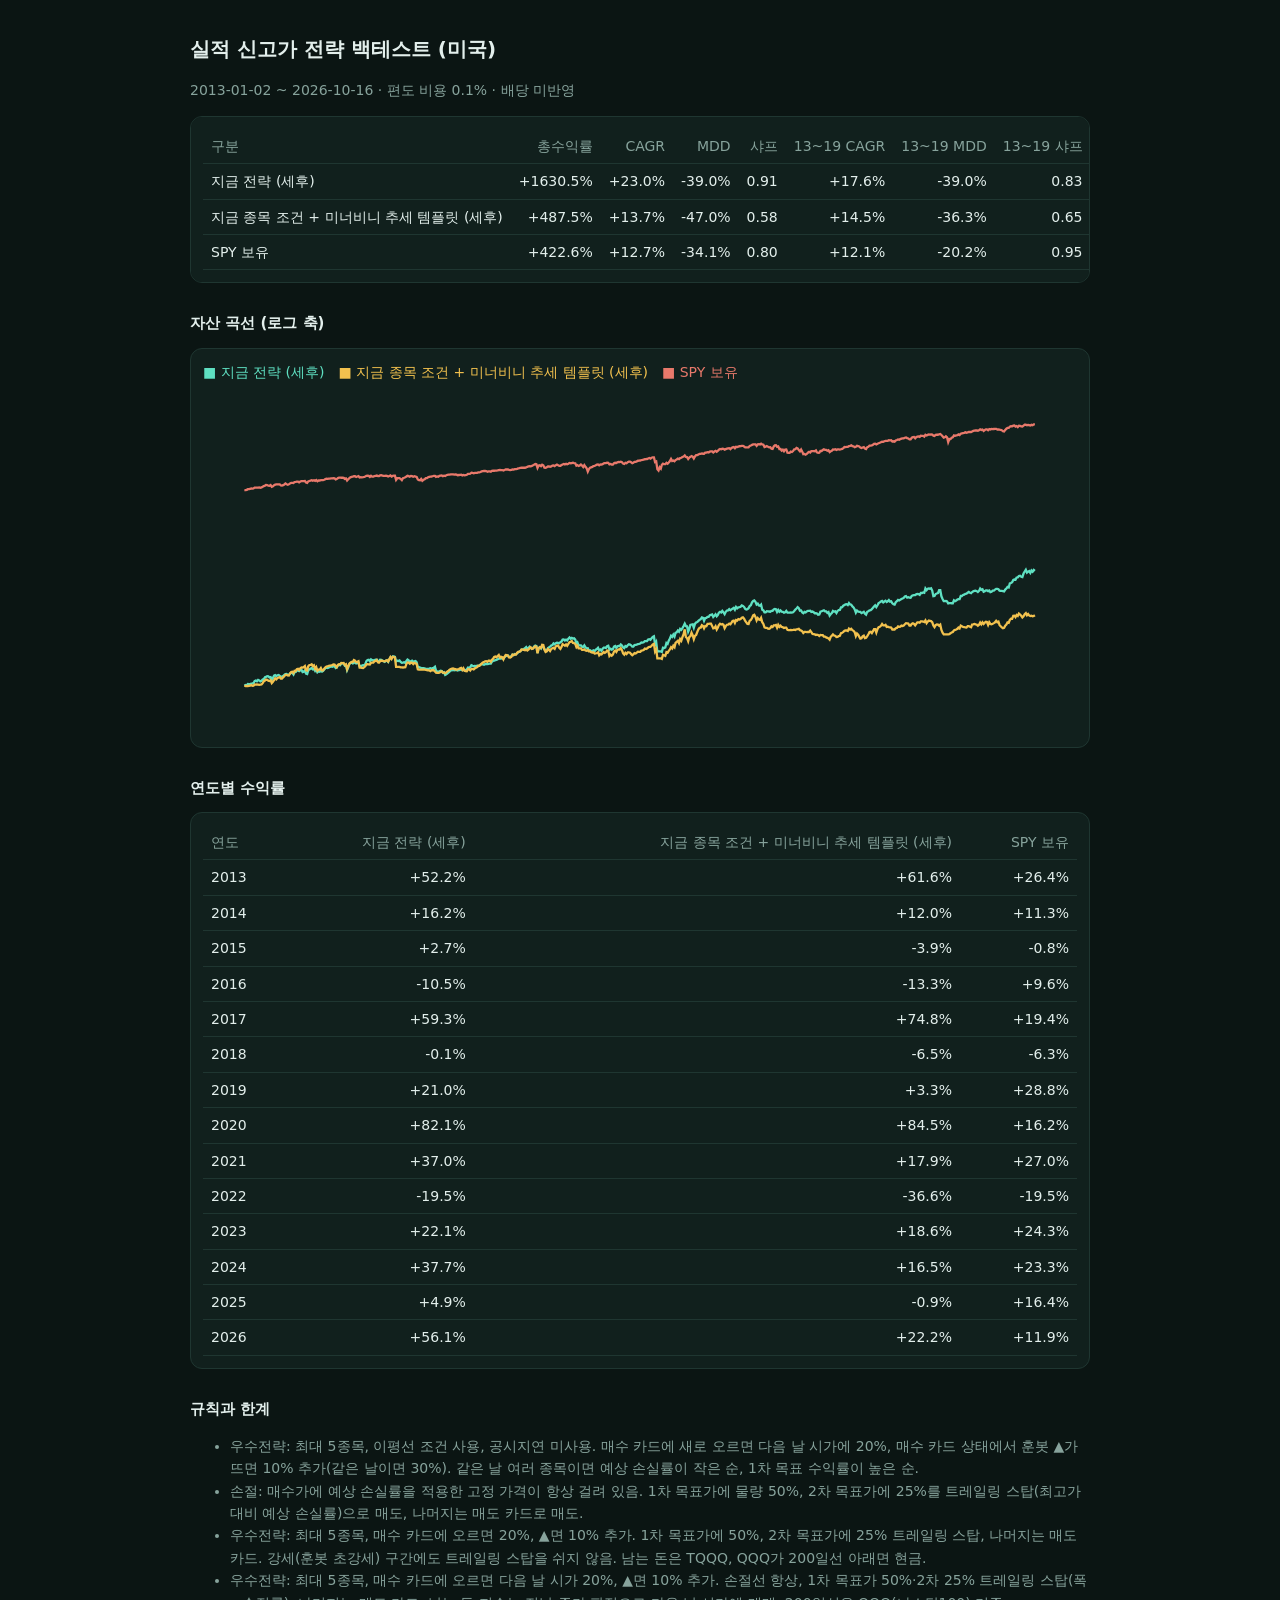
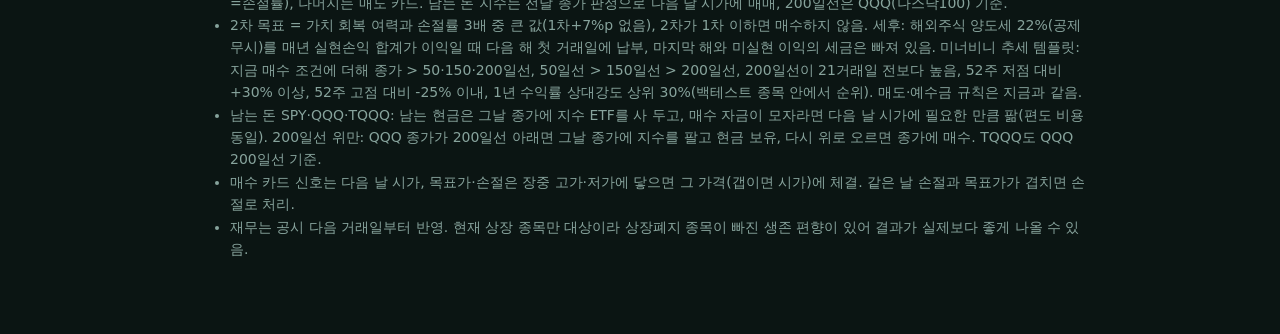
==== commit ab282be3: "backtest: 2026-10-20" ====
--- a/docs/backtest.html
+++ b/docs/backtest.html
@@ -9,15 +9,15 @@
 li{color:var(--sub)} svg{width:100%;height:auto}
 </style></head><body><div class="wrap">
 <h1>실적 신고가 전략 백테스트 (미국)</h1><p style="color:var(--sub)">2013-01-02 ~ 2026-10-16 · 편도 비용 0.1% · 배당 미반영</p>
-<div class="box"><table><tr><th>구분</th><th>총수익률</th><th>CAGR</th><th>MDD</th><th>샤프</th><th>13~19 CAGR</th><th>13~19 MDD</th><th>13~19 샤프</th><th>20~26 CAGR</th><th>20~26 MDD</th><th>20~26 샤프</th><th>거래</th><th>승률</th><th>평균 손익</th><th>평균 보유(거래일)</th><th>평균 투자 비중</th><th>낸 세금(시작자산=1)</th></tr><tr><td>지금 전략 (세후)</td><td>+1630.5%</td><td>+23.0%</td><td>-39.0%</td><td>0.91</td><td>+17.6%</td><td>-39.0%</td><td>0.83</td><td>+28.7%</td><td>-34.2%</td><td>0.98</td><td>330</td><td>37%</td><td>+2.1%</td><td>44</td><td>66%</td><td>2.70</td></tr><tr><td>13~19년 기준 약한 섹터(경기소비재·부동산) 제외</td><td>+1598.7%</td><td>+22.8%</td><td>-37.7%</td><td>0.88</td><td>+22.2%</td><td>-37.7%</td><td>0.94</td><td>+23.4%</td><td>-35.4%</td><td>0.85</td><td>331</td><td>36%</td><td>+2.0%</td><td>43</td><td>64%</td><td>3.13</td></tr><tr><td>SPY 보유</td><td>+422.6%</td><td>+12.7%</td><td>-34.1%</td><td>0.80</td><td>+12.1%</td><td>-20.2%</td><td>0.95</td><td>+13.4%</td><td>-34.1%</td><td>0.73</td><td></td><td></td><td></td><td></td><td></td><td></td></tr></table></div>
-<h2>자산 곡선 (로그 축)</h2><div class="box"><div class="legend"><span style="color:#5fe0c2">■ 지금 전략 (세후)</span><span style="color:#f2c14e">■ 13~19년 기준 약한 섹터(경기소비재·부동산) 제외</span><span style="color:#e8796b">■ SPY 보유</span></div><svg viewBox="0 0 760 300"><polyline fill="none" stroke="#5fe0c2" stroke-width="2" points="36.0,263.7 37.0,263.2 38.0,263.6 39.0,262.3 40.0,262.4 41.0,262.3 42.0,262.0 42.9,261.8 43.9,261.7 44.9,259.7 45.9,259.3 46.9,259.8 47.9,258.6 48.9,259.1 49.9,259.9 50.9,259.5 51.9,258.5 52.9,258.0 53.9,256.4 54.8,256.1 55.8,255.5 56.8,255.6 57.8,256.5 58.8,256.2 59.8,258.7 60.8,257.2 61.8,255.0 62.8,254.5 63.8,255.4 64.8,254.6 65.8,254.5 66.7,255.1 67.7,256.0 68.7,256.0 69.7,255.3 70.7,254.5 71.7,253.6 72.7,253.5 73.7,254.4 74.7,254.4 75.7,253.0 76.7,252.6 77.7,252.5 78.7,253.9 79.6,252.0 80.6,251.7 81.6,250.6 82.6,250.5 83.6,251.0 84.6,250.3 85.6,249.8 86.6,251.9 87.6,251.6 88.6,250.5 89.6,253.2 90.6,253.6 91.5,250.4 92.5,249.6 93.5,248.9 94.5,248.3 95.5,249.5 96.5,248.9 97.5,250.8 98.5,249.4 99.5,252.0 100.5,251.1 101.5,251.6 102.5,250.8 103.5,251.5 104.4,250.9 105.4,249.6 106.4,248.5 107.4,247.9 108.4,248.4 109.4,247.9 110.4,247.3 111.4,246.9 112.4,247.3 113.4,246.6 114.4,246.9 115.4,248.3 116.3,247.8 117.3,246.0 118.3,245.6 119.3,245.9 120.3,244.2 121.3,244.3 122.3,244.6 123.3,246.3 124.3,245.7 125.3,250.1 126.3,247.8 127.3,244.8 128.2,243.9 129.2,243.5 130.2,244.3 131.2,244.0 132.2,243.0 133.2,244.3 134.2,244.1 135.2,243.7 136.2,246.8 137.2,246.8 138.2,246.3 139.2,245.9 140.2,246.0 141.1,245.0 142.1,242.4 143.1,241.3 144.1,241.2 145.1,242.5 146.1,240.8 147.1,241.5 148.1,241.9 149.1,241.4 150.1,241.1 151.1,241.1 152.1,242.7 153.0,242.5 154.0,241.2 155.0,241.3 156.0,241.8 157.0,242.4 158.0,242.8 159.0,241.9 160.0,242.0 161.0,242.9 162.0,240.7 163.0,239.2 164.0,239.7 165.0,238.2 165.9,238.2 166.9,238.7 167.9,242.5 168.9,241.9 169.9,242.2 170.9,241.8 171.9,243.0 172.9,243.8 173.9,243.7 174.9,243.2 175.9,243.9 176.9,242.1 177.8,241.0 178.8,241.7 179.8,243.6 180.8,242.4 181.8,242.0 182.8,243.1 183.8,242.4 184.8,242.3 185.8,243.3 186.8,247.4 187.8,247.6 188.8,248.1 189.7,248.3 190.7,248.4 191.7,248.4 192.7,248.7 193.7,249.1 194.7,249.2 195.7,249.2 196.7,248.9 197.7,248.5 198.7,249.0 199.7,248.4 200.7,248.1 201.7,247.3 202.6,250.5 203.6,251.5 204.6,251.6 205.6,251.2 206.6,250.7 207.6,251.0 208.6,252.5 209.6,252.0 210.6,254.3 211.6,253.8 212.6,253.1 213.6,252.2 214.5,251.3 215.5,250.0 216.5,250.3 217.5,249.9 218.5,250.3 219.5,250.0 220.5,250.2 221.5,250.5 222.5,250.1 223.5,249.9 224.5,249.3 225.5,250.2 226.4,250.0 227.4,249.9 228.4,250.4 229.4,249.5 230.4,248.0 231.4,248.3 232.4,247.6 233.4,245.9 234.4,246.4 235.4,246.8 236.4,246.6 237.4,246.7 238.4,246.3 239.3,246.6 240.3,246.1 241.3,245.3 242.3,244.8 243.3,245.3 244.3,245.5 245.3,245.0 246.3,244.8 247.3,245.0 248.3,244.6 249.3,244.6 250.3,244.6 251.2,242.9 252.2,242.1 253.2,241.9 254.2,241.5 255.2,241.3 256.2,240.6 257.2,240.1 258.2,240.2 259.2,240.2 260.2,239.6 261.2,240.3 262.2,238.8 263.2,237.9 264.1,237.6 265.1,237.5 266.1,238.5 267.1,238.7 268.1,238.1 269.1,236.7 270.1,237.1 271.1,236.2 272.1,236.4 273.1,235.5 274.1,234.6 275.1,234.2 276.0,233.5 277.0,232.3 278.0,232.0 279.0,231.8 280.0,231.1 281.0,230.0 282.0,231.7 283.0,230.6 284.0,229.7 285.0,230.9 286.0,231.5 287.0,231.1 287.9,229.5 288.9,228.7 289.9,229.3 290.9,235.3 291.9,230.8 292.9,230.1 293.9,231.2 294.9,229.2 295.9,230.0 296.9,232.0 297.9,233.2 298.9,233.4 299.9,231.1 300.8,230.3 301.8,229.7 302.8,228.7 303.8,228.3 304.8,226.8 305.8,227.6 306.8,226.8 307.8,226.3 308.8,226.4 309.8,226.8 310.8,225.9 311.8,225.1 312.7,223.6 313.7,223.5 314.7,224.4 315.7,223.6 316.7,224.2 317.7,222.8 318.7,221.6 319.7,222.8 320.7,222.2 321.7,222.6 322.7,222.5 323.7,223.6 324.7,227.0 325.6,225.9 326.6,228.6 327.6,228.5 328.6,228.5 329.6,229.9 330.6,230.0 331.6,228.5 332.6,230.3 333.6,231.3 334.6,231.2 335.6,233.4 336.6,233.0 337.5,233.5 338.5,233.6 339.5,232.9 340.5,233.7 341.5,232.4 342.5,231.9 343.5,230.7 344.5,233.0 345.5,232.2 346.5,233.4 347.5,231.6 348.5,230.6 349.4,230.6 350.4,230.9 351.4,229.3 352.4,229.0 353.4,232.3 354.4,231.6 355.4,232.3 356.4,231.9 357.4,229.7 358.4,229.1 359.4,230.8 360.4,229.4 361.4,229.2 362.3,229.3 363.3,227.9 364.3,228.8 365.3,230.3 366.3,231.0 367.3,229.2 368.3,229.7 369.3,228.5 370.3,227.7 371.3,227.9 372.3,228.6 373.3,229.8 374.2,229.7 375.2,228.4 376.2,228.2 377.2,227.9 378.2,227.5 379.2,227.4 380.2,227.0 381.2,226.1 382.2,226.2 383.2,226.0 384.2,224.9 385.2,224.8 386.1,224.8 387.1,223.6 388.1,223.2 389.1,223.7 390.1,222.4 391.1,221.2 392.1,220.7 393.1,227.8 394.1,225.8 395.1,234.1 396.1,233.9 397.1,233.9 398.1,233.9 399.0,234.3 400.0,230.7 401.0,231.0 402.0,230.4 403.0,226.5 404.0,227.3 405.0,224.4 406.0,222.5 407.0,220.1 408.0,221.1 409.0,219.2 410.0,221.0 410.9,217.7 411.9,217.2 412.9,215.7 413.9,216.6 414.9,214.2 415.9,215.0 416.9,213.5 417.9,211.7 418.9,209.7 419.9,211.9 420.9,211.9 421.9,216.6 422.9,214.2 423.8,210.8 424.8,210.4 425.8,210.2 426.8,213.2 427.8,210.0 428.8,208.7 429.8,208.3 430.8,207.3 431.8,206.4 432.8,205.7 433.8,204.2 434.8,204.7 435.7,207.2 436.7,204.8 437.7,204.6 438.7,203.7 439.7,203.7 440.7,202.3 441.7,202.0 442.7,201.7 443.7,203.9 444.7,202.8 445.7,201.5 446.7,203.3 447.6,202.2 448.6,200.0 449.6,199.4 450.6,200.0 451.6,198.6 452.6,199.8 453.6,201.4 454.6,199.4 455.6,198.3 456.6,198.1 457.6,197.0 458.6,198.0 459.6,197.2 460.5,196.6 461.5,195.9 462.5,197.5 463.5,195.1 464.5,196.4 465.5,195.5 466.5,195.3 467.5,195.0 468.5,193.8 469.5,194.2 470.5,195.1 471.5,196.8 472.4,197.2 473.4,196.9 474.4,196.1 475.4,194.4 476.4,193.6 477.4,191.2 478.4,190.0 479.4,189.4 480.4,190.7 481.4,193.0 482.4,192.3 483.4,193.8 484.4,194.1 485.3,193.1 486.3,197.5 487.3,198.0 488.3,199.8 489.3,199.9 490.3,198.9 491.3,198.9 492.3,199.1 493.3,199.3 494.3,198.5 495.3,198.5 496.3,197.2 497.2,196.8 498.2,197.1 499.2,199.5 500.2,197.8 501.2,199.3 502.2,198.2 503.2,199.3 504.2,199.4 505.2,200.1 506.2,199.8 507.2,198.6 508.2,200.1 509.1,200.0 510.1,200.0 511.1,199.8 512.1,200.0 513.1,199.8 514.1,198.7 515.1,197.4 516.1,196.5 517.1,195.2 518.1,196.2 519.1,198.4 520.1,198.2 521.1,200.0 522.0,200.6 523.0,199.5 524.0,199.9 525.0,199.0 526.0,198.5 527.0,198.5 528.0,198.4 529.0,199.5 530.0,199.2 531.0,199.8 532.0,200.6 533.0,200.6 533.9,200.8 534.9,202.0 535.9,201.8 536.9,199.3 537.9,198.8 538.9,198.4 539.9,198.0 540.9,199.0 541.9,199.0 542.9,200.2 543.9,199.5 544.9,202.6 545.9,201.3 546.8,200.4 547.8,198.6 548.8,199.2 549.8,199.0 550.8,200.4 551.8,198.6 552.8,197.9 553.8,197.8 554.8,195.4 555.8,195.3 556.8,194.0 557.8,193.3 558.7,192.9 559.7,192.6 560.7,193.5 561.7,191.8 562.7,192.9 563.7,193.2 564.7,194.6 565.7,195.6 566.7,197.3 567.7,200.0 568.7,198.2 569.7,199.0 570.6,199.4 571.6,199.5 572.6,200.3 573.6,199.9 574.6,199.2 575.6,201.0 576.6,201.8 577.6,199.3 578.6,198.7 579.6,198.0 580.6,197.8 581.6,197.1 582.6,195.9 583.5,194.8 584.5,193.7 585.5,195.3 586.5,193.7 587.5,191.8 588.5,191.1 589.5,190.4 590.5,189.8 591.5,191.2 592.5,190.4 593.5,189.8 594.5,190.8 595.4,190.2 596.4,189.1 597.4,190.5 598.4,190.1 599.4,192.0 600.4,192.8 601.4,193.0 602.4,191.0 603.4,190.2 604.4,189.0 605.4,189.5 606.4,188.8 607.3,188.3 608.3,187.8 609.3,187.3 610.3,185.9 611.3,185.6 612.3,186.9 613.3,186.5 614.3,187.0 615.3,187.1 616.3,185.4 617.3,184.9 618.3,184.8 619.3,184.8 620.2,184.2 621.2,183.8 622.2,183.9 623.2,184.7 624.2,182.8 625.2,182.9 626.2,182.4 627.2,182.8 628.2,179.1 629.2,180.4 630.2,179.3 631.2,179.1 632.1,179.2 633.1,178.8 634.1,180.9 635.1,185.8 636.1,185.6 637.1,183.9 638.1,183.3 639.1,183.0 640.1,180.5 641.1,180.6 642.1,185.9 643.1,188.1 644.1,190.0 645.0,190.0 646.0,189.8 647.0,190.4 648.0,192.0 649.0,191.8 650.0,191.8 651.0,191.9 652.0,191.9 653.0,189.4 654.0,190.1 655.0,189.5 656.0,188.7 656.9,188.4 657.9,188.3 658.9,185.5 659.9,185.5 660.9,184.7 661.9,184.4 662.9,183.6 663.9,183.5 664.9,182.7 665.9,182.1 666.9,182.7 667.9,183.1 668.8,182.2 669.8,181.5 670.8,181.0 671.8,180.9 672.8,181.3 673.8,182.1 674.8,181.1 675.8,179.0 676.8,180.2 677.8,179.8 678.8,181.8 679.8,181.4 680.8,180.6 681.7,180.7 682.7,181.3 683.7,180.8 684.7,182.3 685.7,181.9 686.7,180.9 687.7,180.8 688.7,180.1 689.7,179.4 690.7,179.5 691.7,179.6 692.7,181.0 693.6,181.2 694.6,181.1 695.6,181.3 696.6,181.5 697.6,180.0 698.6,179.0 699.6,177.7 700.6,178.2 701.6,174.6 702.6,174.2 703.6,173.6 704.6,171.5 705.6,171.3 706.5,171.4 707.5,169.4 708.5,169.3 709.5,168.1 710.5,167.9 711.5,168.8 712.5,169.1 713.5,166.0 714.5,164.3 715.5,162.7 716.5,165.2 717.5,164.4 718.4,163.9 719.4,165.4 720.4,163.4 721.4,164.4 722.4,162.9 723.4,163.7"/><polyline fill="none" stroke="#f2c14e" stroke-width="2" points="36.0,263.7 37.0,263.2 38.0,263.6 39.0,262.3 40.0,262.4 41.0,262.3 42.0,262.0 42.9,261.8 43.9,261.7 44.9,259.8 45.9,259.2 46.9,260.0 47.9,259.2 48.9,260.0 49.9,260.4 50.9,260.0 51.9,258.5 52.9,256.4 53.9,255.4 54.8,254.8 55.8,254.7 56.8,255.5 57.8,255.9 58.8,255.7 59.8,258.0 60.8,256.6 61.8,254.5 62.8,253.6 63.8,254.6 64.8,253.7 65.8,253.8 66.7,254.4 67.7,255.3 68.7,255.3 69.7,254.6 70.7,253.8 71.7,252.9 72.7,252.8 73.7,253.7 74.7,253.7 75.7,252.3 76.7,251.9 77.7,251.8 78.7,253.2 79.6,251.1 80.6,250.9 81.6,249.5 82.6,249.6 83.6,250.5 84.6,248.9 85.6,248.2 86.6,250.5 87.6,249.7 88.6,248.7 89.6,250.0 90.6,250.7 91.5,247.2 92.5,246.5 93.5,245.9 94.5,245.5 95.5,246.9 96.5,245.9 97.5,248.2 98.5,246.7 99.5,249.4 100.5,248.3 101.5,248.8 102.5,247.9 103.5,248.5 104.4,247.9 105.4,246.3 106.4,245.4 107.4,244.4 108.4,244.7 109.4,244.3 110.4,243.6 111.4,243.2 112.4,242.7 113.4,241.9 114.4,242.1 115.4,243.8 116.3,243.4 117.3,240.8 118.3,240.1 119.3,240.5 120.3,238.8 121.3,239.0 122.3,239.2 123.3,240.5 124.3,240.1 125.3,244.8 126.3,242.6 127.3,239.5 128.2,238.2 129.2,238.3 130.2,239.0 131.2,237.8 132.2,237.6 133.2,238.7 134.2,238.2 135.2,237.6 136.2,242.2 137.2,242.2 138.2,241.5 139.2,241.2 140.2,240.2 141.1,239.5 142.1,237.5 143.1,236.5 144.1,236.2 145.1,236.1 146.1,234.5 147.1,235.2 148.1,234.9 149.1,234.5 150.1,234.7 151.1,234.6 152.1,236.4 153.0,236.0 154.0,234.5 155.0,234.0 156.0,234.4 157.0,234.8 158.0,235.2 159.0,234.8 160.0,234.9 161.0,235.9 162.0,233.6 163.0,232.1 164.0,232.6 165.0,231.1 165.9,231.1 166.9,231.1 167.9,234.7 168.9,234.1 169.9,234.3 170.9,234.0 171.9,234.7 172.9,235.4 173.9,235.2 174.9,235.3 175.9,235.3 176.9,232.4 177.8,231.0 178.8,231.3 179.8,232.5 180.8,231.3 181.8,232.3 182.8,233.7 183.8,233.3 184.8,232.9 185.8,234.1 186.8,239.3 187.8,239.5 188.8,239.9 189.7,240.1 190.7,240.2 191.7,240.2 192.7,240.5 193.7,240.9 194.7,240.9 195.7,241.1 196.7,240.4 197.7,241.1 198.7,240.5 199.7,239.8 200.7,239.6 201.7,239.3 202.6,243.0 203.6,243.7 204.6,243.3 205.6,243.0 206.6,242.3 207.6,242.8 208.6,244.4 209.6,244.1 210.6,245.9 211.6,245.1 212.6,244.5 213.6,243.6 214.5,242.7 215.5,241.5 216.5,241.8 217.5,241.5 218.5,242.1 219.5,242.0 220.5,241.8 221.5,242.1 222.5,241.6 223.5,241.4 224.5,240.8 225.5,241.8 226.4,241.3 227.4,241.4 228.4,241.4 229.4,242.5 230.4,241.0 231.4,241.5 232.4,241.9 233.4,240.6 234.4,241.1 235.4,241.6 236.4,240.8 237.4,240.7 238.4,240.5 239.3,240.0 240.3,239.3 241.3,238.6 242.3,238.2 243.3,238.3 244.3,238.3 245.3,237.7 246.3,237.5 247.3,237.8 248.3,237.4 249.3,237.1 250.3,237.6 251.2,236.3 252.2,236.5 253.2,235.2 254.2,234.6 255.2,234.5 256.2,233.8 257.2,232.9 258.2,233.9 259.2,233.3 260.2,232.8 261.2,233.9 262.2,232.1 263.2,231.1 264.1,230.8 265.1,230.5 266.1,231.6 267.1,231.7 268.1,231.2 269.1,229.4 270.1,229.9 271.1,228.8 272.1,229.0 273.1,228.0 274.1,226.9 275.1,226.7 276.0,226.0 277.0,224.7 278.0,224.4 279.0,224.3 280.0,223.7 281.0,222.8 282.0,223.5 283.0,222.6 284.0,221.9 285.0,222.8 286.0,224.0 287.0,223.7 287.9,222.6 288.9,221.6 289.9,222.3 290.9,228.3 291.9,223.7 292.9,222.8 293.9,224.4 294.9,221.9 295.9,222.8 296.9,225.3 297.9,226.6 298.9,226.0 299.9,224.1 300.8,223.8 301.8,223.4 302.8,221.9 303.8,221.6 304.8,220.2 305.8,221.2 306.8,218.9 307.8,218.5 308.8,218.8 309.8,219.6 310.8,218.9 311.8,217.6 312.7,215.4 313.7,215.4 314.7,216.9 315.7,216.1 316.7,216.4 317.7,215.3 318.7,214.3 319.7,215.4 320.7,215.1 321.7,215.3 322.7,215.3 323.7,216.8 324.7,221.1 325.6,219.8 326.6,222.6 327.6,222.4 328.6,222.4 329.6,223.8 330.6,224.0 331.6,222.4 332.6,224.2 333.6,225.2 334.6,225.1 335.6,226.7 336.6,226.3 337.5,226.9 338.5,227.2 339.5,226.9 340.5,227.7 341.5,226.7 342.5,226.1 343.5,225.0 344.5,227.2 345.5,226.2 346.5,227.6 347.5,226.5 348.5,225.2 349.4,225.1 350.4,225.0 351.4,223.1 352.4,221.8 353.4,223.7 354.4,223.0 355.4,223.6 356.4,223.0 357.4,221.4 358.4,220.8 359.4,222.4 360.4,220.8 361.4,220.5 362.3,220.2 363.3,218.6 364.3,219.6 365.3,221.5 366.3,222.5 367.3,220.6 368.3,221.6 369.3,220.2 370.3,219.5 371.3,219.7 372.3,220.5 373.3,222.3 374.2,222.1 375.2,220.4 376.2,220.1 377.2,219.6 378.2,218.1 379.2,217.7 380.2,217.3 381.2,216.4 382.2,216.5 383.2,216.4 384.2,215.3 385.2,215.3 386.1,215.6 387.1,214.4 388.1,214.2 389.1,214.6 390.1,213.4 391.1,212.0 392.1,211.4 393.1,218.6 394.1,216.4 395.1,225.0 396.1,224.8 397.1,224.8 398.1,224.8 399.0,225.2 400.0,221.5 401.0,221.9 402.0,221.3 403.0,217.4 404.0,218.2 405.0,215.3 406.0,213.4 407.0,211.0 408.0,212.0 409.0,210.1 410.0,211.8 410.9,208.6 411.9,208.1 412.9,206.5 413.9,207.5 414.9,205.1 415.9,205.9 416.9,204.4 417.9,202.6 418.9,200.6 419.9,202.7 420.9,202.8 421.9,207.5 422.9,205.1 423.8,201.7 424.8,201.3 425.8,201.1 426.8,204.1 427.8,200.8 428.8,199.6 429.8,199.1 430.8,198.1 431.8,197.3 432.8,196.5 433.8,195.0 434.8,195.6 435.7,198.2 436.7,195.7 437.7,195.6 438.7,194.6 439.7,194.7 440.7,193.2 441.7,192.9 442.7,192.6 443.7,194.9 444.7,193.8 445.7,192.4 446.7,194.3 447.6,193.1 448.6,191.0 449.6,190.3 450.6,191.0 451.6,189.6 452.6,190.7 453.6,192.4 454.6,190.3 455.6,189.2 456.6,189.0 457.6,187.9 458.6,188.9 459.6,188.2 460.5,187.5 461.5,186.9 462.5,188.4 463.5,186.1 464.5,187.3 465.5,186.4 466.5,186.3 467.5,185.9 468.5,184.8 469.5,185.1 470.5,186.0 471.5,187.8 472.4,188.2 473.4,187.9 474.4,187.1 475.4,185.3 476.4,184.6 477.4,182.1 478.4,180.9 479.4,180.4 480.4,181.6 481.4,183.9 482.4,182.0 483.4,183.5 484.4,183.8 485.3,182.7 486.3,187.4 487.3,187.9 488.3,189.7 489.3,189.8 490.3,188.8 491.3,188.8 492.3,189.0 493.3,188.8 494.3,187.1 495.3,187.5 496.3,187.0 497.2,187.0 498.2,187.7 499.2,190.4 500.2,189.8 501.2,190.8 502.2,189.9 503.2,190.6 504.2,190.5 505.2,191.2 506.2,190.9 507.2,189.2 508.2,190.7 509.1,190.6 510.1,190.3 511.1,190.3 512.1,190.5 513.1,190.6 514.1,189.4 515.1,188.1 516.1,187.9 517.1,187.9 518.1,188.8 519.1,190.8 520.1,190.8 521.1,192.6 522.0,193.2 523.0,192.1 524.0,192.4 525.0,191.6 526.0,191.0 527.0,191.0 528.0,190.9 529.0,192.0 530.0,191.7 531.0,192.3 532.0,193.1 533.0,193.2 533.9,193.4 534.9,194.5 535.9,194.3 536.9,191.8 537.9,191.4 538.9,191.0 539.9,190.5 540.9,191.5 541.9,191.6 542.9,192.8 543.9,192.1 544.9,195.1 545.9,193.8 546.8,192.9 547.8,191.1 548.8,191.8 549.8,191.5 550.8,193.0 551.8,191.1 552.8,190.4 553.8,190.2 554.8,188.4 555.8,188.4 556.8,187.0 557.8,186.8 558.7,186.4 559.7,185.9 560.7,186.8 561.7,185.3 562.7,186.3 563.7,186.6 564.7,187.7 565.7,188.4 566.7,190.2 567.7,192.9 568.7,191.2 569.7,192.1 570.6,192.3 571.6,192.1 572.6,192.9 573.6,192.4 574.6,191.9 575.6,193.6 576.6,194.3 577.6,191.9 578.6,191.4 579.6,190.7 580.6,190.5 581.6,189.7 582.6,188.6 583.5,187.6 584.5,186.5 585.5,188.0 586.5,186.6 587.5,184.8 588.5,184.0 589.5,183.3 590.5,182.8 591.5,183.9 592.5,183.2 593.5,182.8 594.5,184.5 595.4,184.6 596.4,183.5 597.4,185.0 598.4,184.5 599.4,186.3 600.4,186.6 601.4,187.0 602.4,185.0 603.4,184.4 604.4,183.3 605.4,184.0 606.4,183.3 607.3,182.8 608.3,182.2 609.3,181.8 610.3,180.4 611.3,180.3 612.3,181.8 613.3,181.8 614.3,182.5 615.3,182.7 616.3,181.3 617.3,180.9 618.3,180.7 619.3,180.9 620.2,180.4 621.2,180.3 622.2,180.9 623.2,181.5 624.2,179.9 625.2,180.1 626.2,179.5 627.2,179.8 628.2,176.2 629.2,177.5 630.2,176.5 631.2,175.5 632.1,175.2 633.1,174.1 634.1,175.6 635.1,180.7 636.1,180.4 637.1,178.7 638.1,178.1 639.1,178.3 640.1,176.0 641.1,175.9 642.1,181.0 643.1,183.4 644.1,185.4 645.0,185.5 646.0,185.2 647.0,185.7 648.0,187.4 649.0,186.9 650.0,186.9 651.0,186.8 652.0,186.3 653.0,184.2 654.0,185.4 655.0,184.6 656.0,184.2 656.9,183.9 657.9,184.3 658.9,181.6 659.9,181.6 660.9,180.7 661.9,180.6 662.9,180.8 663.9,180.2 664.9,179.3 665.9,178.7 666.9,179.3 667.9,180.5 668.8,180.2 669.8,180.1 670.8,179.7 671.8,179.7 672.8,180.1 673.8,180.5 674.8,179.5 675.8,177.2 676.8,178.2 677.8,178.2 678.8,181.2 679.8,180.3 680.8,179.6 681.7,179.7 682.7,180.3 683.7,179.7 684.7,180.2 685.7,179.8 686.7,178.9 687.7,178.8 688.7,178.2 689.7,177.6 690.7,177.8 691.7,178.5 692.7,179.6 693.6,179.7 694.6,180.1 695.6,180.2 696.6,180.4 697.6,178.6 698.6,177.8 699.6,176.6 700.6,176.7 701.6,173.2 702.6,172.9 703.6,172.1 704.6,170.4 705.6,170.3 706.5,170.4 707.5,168.8 708.5,168.6 709.5,167.0 710.5,167.6 711.5,168.9 712.5,169.5 713.5,166.6 714.5,164.9 715.5,163.4 716.5,165.8 717.5,165.1 718.4,164.6 719.4,166.0 720.4,163.9 721.4,165.0 722.4,163.4 723.4,164.3"/><polyline fill="none" stroke="#e8796b" stroke-width="2" points="36.0,93.3 37.0,93.3 38.0,93.0 39.0,92.5 40.0,92.4 41.0,92.1 42.0,91.8 42.9,91.9 43.9,91.9 44.9,91.1 45.9,91.0 46.9,91.1 47.9,91.0 48.9,91.0 49.9,91.2 50.9,91.0 51.9,90.3 52.9,89.8 53.9,89.4 54.8,88.7 55.8,88.8 56.8,89.4 57.8,89.5 58.8,88.9 59.8,90.4 60.8,89.9 61.8,89.0 62.8,88.5 63.8,88.4 64.8,88.3 65.8,88.2 66.7,88.3 67.7,89.2 68.7,89.3 69.7,88.9 70.7,88.3 71.7,87.5 72.7,88.1 73.7,88.5 74.7,88.2 75.7,87.4 76.7,87.0 77.7,86.9 78.7,87.1 79.6,86.2 80.6,86.1 81.6,85.9 82.6,85.9 83.6,86.5 84.6,85.8 85.6,85.4 86.6,85.5 87.6,85.4 88.6,85.3 89.6,86.6 90.6,87.0 91.5,85.7 92.5,85.3 93.5,85.0 94.5,84.6 95.5,85.1 96.5,84.7 97.5,85.2 98.5,84.5 99.5,85.5 100.5,84.9 101.5,84.9 102.5,84.6 103.5,84.6 104.4,84.6 105.4,84.2 106.4,83.7 107.4,83.3 108.4,83.5 109.4,83.2 110.4,83.2 111.4,83.2 112.4,83.0 113.4,82.8 114.4,83.0 115.4,83.9 116.3,83.6 117.3,82.8 118.3,82.4 119.3,82.4 120.3,82.5 121.3,82.4 122.3,82.6 123.3,83.5 124.3,83.1 125.3,84.9 126.3,83.8 127.3,82.8 128.2,82.1 129.2,81.8 130.2,81.6 131.2,81.2 132.2,81.2 133.2,81.8 134.2,81.4 135.2,81.1 136.2,82.2 137.2,82.1 138.2,82.2 139.2,82.0 140.2,81.7 141.1,81.4 142.1,80.8 143.1,80.6 144.1,80.8 145.1,81.7 146.1,80.8 147.1,81.5 148.1,81.5 149.1,81.0 150.1,80.8 151.1,80.6 152.1,81.1 153.0,81.0 154.0,80.5 155.0,80.3 156.0,80.7 157.0,80.9 158.0,80.8 159.0,80.7 160.0,80.9 161.0,81.4 162.0,80.9 163.0,80.4 164.0,81.4 165.0,80.9 165.9,80.7 166.9,80.7 167.9,84.3 168.9,82.9 169.9,82.9 170.9,82.8 171.9,83.6 172.9,84.6 173.9,82.9 174.9,82.5 175.9,82.0 176.9,81.4 177.8,80.7 178.8,81.1 179.8,81.6 180.8,80.9 181.8,81.1 182.8,81.6 183.8,81.2 184.8,81.5 185.8,81.8 186.8,83.9 187.8,84.7 188.8,84.7 189.7,83.6 190.7,85.1 191.7,84.3 192.7,83.8 193.7,82.8 194.7,82.8 195.7,82.1 196.7,81.7 197.7,81.5 198.7,81.4 199.7,81.2 200.7,80.8 201.7,80.9 202.6,81.7 203.6,81.4 204.6,81.7 205.6,81.0 206.6,80.7 207.6,80.5 208.6,81.1 209.6,80.7 210.6,80.9 211.6,80.4 212.6,79.9 213.6,79.7 214.5,79.7 215.5,79.5 216.5,79.5 217.5,79.5 218.5,79.7 219.5,79.5 220.5,79.8 221.5,80.3 222.5,80.2 223.5,79.9 224.5,79.8 225.5,80.5 226.4,80.0 227.4,80.4 228.4,80.3 229.4,79.8 230.4,79.2 231.4,79.1 232.4,79.0 233.4,78.1 234.4,78.3 235.4,78.6 236.4,78.3 237.4,78.2 238.4,78.2 239.3,77.9 240.3,77.8 241.3,77.5 242.3,77.0 243.3,76.7 244.3,76.6 245.3,76.6 246.3,76.7 247.3,77.2 248.3,76.9 249.3,76.9 250.3,77.2 251.2,76.5 252.2,76.4 253.2,76.3 254.2,76.3 255.2,76.3 256.2,76.1 257.2,75.8 258.2,75.7 259.2,75.9 260.2,75.8 261.2,76.2 262.2,75.6 263.2,75.3 264.1,75.3 265.1,75.3 266.1,75.7 267.1,75.8 268.1,75.7 269.1,75.2 270.1,75.3 271.1,75.0 272.1,75.0 273.1,74.7 274.1,74.3 275.1,74.2 276.0,73.9 277.0,73.8 278.0,73.7 279.0,73.8 280.0,73.8 281.0,73.5 282.0,73.0 283.0,72.7 284.0,72.5 285.0,72.6 286.0,72.2 287.0,71.7 287.9,71.1 288.9,70.6 289.9,70.8 290.9,73.8 291.9,71.9 292.9,71.7 293.9,72.4 294.9,71.1 295.9,71.7 296.9,73.8 297.9,73.9 298.9,73.4 299.9,72.6 300.8,72.7 301.8,72.9 302.8,72.6 303.8,71.9 304.8,71.8 305.8,72.4 306.8,71.6 307.8,71.1 308.8,71.6 309.8,72.0 310.8,72.1 311.8,71.4 312.7,70.9 313.7,70.5 314.7,70.9 315.7,70.3 316.7,70.8 317.7,70.3 318.7,69.6 319.7,70.0 320.7,69.7 321.7,69.4 322.7,69.7 323.7,69.9 324.7,72.0 325.6,71.4 326.6,72.2 327.6,71.8 328.6,70.9 329.6,71.9 330.6,73.1 331.6,71.5 332.6,73.0 333.6,74.1 334.6,77.1 335.6,74.8 336.6,73.8 337.5,73.4 338.5,73.1 339.5,72.3 340.5,72.2 341.5,71.7 342.5,71.1 343.5,70.9 344.5,71.7 345.5,70.8 346.5,71.1 347.5,70.7 348.5,70.0 349.4,69.8 350.4,69.8 351.4,69.3 352.4,69.5 353.4,70.9 354.4,70.5 355.4,71.0 356.4,70.9 357.4,69.9 358.4,69.5 359.4,69.7 360.4,69.0 361.4,68.8 362.3,68.9 363.3,68.5 364.3,68.9 365.3,70.0 366.3,70.5 367.3,69.5 368.3,69.9 369.3,68.9 370.3,68.5 371.3,68.5 372.3,69.0 373.3,69.7 374.2,69.4 375.2,68.7 376.2,68.6 377.2,68.3 378.2,67.7 379.2,67.6 380.2,67.5 381.2,67.0 382.2,67.0 383.2,66.7 384.2,66.4 385.2,66.3 386.1,66.1 387.1,65.6 388.1,65.2 389.1,65.7 390.1,65.1 391.1,64.6 392.1,64.7 393.1,68.9 394.1,68.4 395.1,75.1 396.1,76.2 397.1,73.4 398.1,74.6 399.0,71.2 400.0,70.2 401.0,70.6 402.0,70.7 403.0,69.5 404.0,70.2 405.0,69.2 406.0,68.0 407.0,66.1 408.0,67.8 409.0,67.4 410.0,68.1 410.9,67.1 411.9,66.5 412.9,65.9 413.9,66.3 414.9,65.4 415.9,65.1 416.9,64.5 417.9,63.9 418.9,63.1 419.9,64.4 420.9,64.5 421.9,66.2 422.9,64.9 423.8,64.3 424.8,63.6 425.8,64.1 426.8,65.7 427.8,64.0 428.8,62.7 429.8,62.8 430.8,62.2 431.8,61.8 432.8,61.8 433.8,61.3 434.8,61.6 435.7,61.6 436.7,60.7 437.7,60.7 438.7,60.2 439.7,60.4 440.7,59.6 441.7,59.5 442.7,59.5 443.7,60.4 444.7,59.7 445.7,59.0 446.7,59.9 447.6,59.1 448.6,58.1 449.6,57.5 450.6,57.8 451.6,57.1 452.6,57.2 453.6,57.9 454.6,57.5 455.6,57.2 456.6,56.9 457.6,56.8 458.6,57.5 459.6,56.6 460.5,56.0 461.5,55.8 462.5,56.7 463.5,55.5 464.5,55.7 465.5,55.4 466.5,55.0 467.5,55.0 468.5,54.6 469.5,54.7 470.5,55.2 471.5,56.0 472.4,56.0 473.4,56.1 474.4,56.0 475.4,54.7 476.4,54.3 477.4,53.9 478.4,53.5 479.4,53.3 480.4,53.4 481.4,54.7 482.4,53.3 483.4,53.2 484.4,53.5 485.3,52.8 486.3,53.4 487.3,53.7 488.3,55.7 489.3,55.4 490.3,54.9 491.3,55.5 492.3,56.0 493.3,55.8 494.3,57.2 495.3,57.4 496.3,55.2 497.2,54.3 498.2,54.3 499.2,55.5 500.2,55.2 501.2,57.5 502.2,57.4 503.2,58.9 504.2,58.1 505.2,59.3 506.2,58.0 507.2,57.9 508.2,60.6 509.1,60.7 510.1,60.8 511.1,59.8 512.1,60.1 513.1,59.2 514.1,57.8 515.1,57.7 516.1,56.6 517.1,57.0 518.1,58.3 519.1,59.5 520.1,57.9 521.1,59.8 522.0,62.0 523.0,61.8 524.0,62.4 525.0,61.8 526.0,60.7 527.0,60.0 528.0,60.6 529.0,59.2 530.0,59.3 531.0,59.2 532.0,59.3 533.0,58.6 533.9,60.5 534.9,60.9 535.9,60.6 536.9,59.1 537.9,59.2 538.9,58.3 539.9,57.8 540.9,58.1 541.9,58.2 542.9,59.0 543.9,58.4 544.9,60.1 545.9,59.3 546.8,59.1 547.8,57.9 548.8,58.0 549.8,57.6 550.8,58.3 551.8,57.9 552.8,57.9 553.8,57.9 554.8,57.6 555.8,57.3 556.8,56.6 557.8,55.8 558.7,55.8 559.7,55.7 560.7,55.7 561.7,54.8 562.7,54.6 563.7,54.2 564.7,55.0 565.7,55.1 566.7,55.8 567.7,55.5 568.7,54.7 569.7,54.9 570.6,55.3 571.6,56.1 572.6,56.5 573.6,56.1 574.6,55.8 575.6,57.1 576.6,57.5 577.6,55.9 578.6,55.5 579.6,54.4 580.6,54.4 581.6,54.3 582.6,53.7 583.5,52.9 584.5,52.8 585.5,53.5 586.5,52.8 587.5,52.4 588.5,52.0 589.5,51.6 590.5,51.1 591.5,51.2 592.5,50.8 593.5,50.3 594.5,50.4 595.4,50.3 596.4,49.8 597.4,49.9 598.4,49.9 599.4,50.9 600.4,50.8 601.4,51.0 602.4,50.0 603.4,49.6 604.4,49.1 605.4,49.4 606.4,48.9 607.3,48.5 608.3,48.1 609.3,48.1 610.3,47.6 611.3,47.3 612.3,48.0 613.3,48.3 614.3,49.0 615.3,49.0 616.3,47.6 617.3,47.2 618.3,47.1 619.3,48.1 620.2,47.1 621.2,46.7 622.2,46.5 623.2,46.8 624.2,45.8 625.2,45.9 626.2,46.0 627.2,46.7 628.2,45.0 629.2,45.6 630.2,45.1 631.2,44.7 632.1,44.8 633.1,44.7 634.1,44.9 635.1,45.8 636.1,46.1 637.1,45.1 638.1,45.0 639.1,45.1 640.1,44.7 641.1,44.3 642.1,45.3 643.1,46.3 644.1,47.5 645.0,47.2 646.0,46.4 647.0,47.2 648.0,51.4 649.0,48.7 650.0,48.8 651.0,47.6 652.0,47.2 653.0,45.6 654.0,45.9 655.0,45.5 656.0,45.3 656.9,44.7 657.9,45.3 658.9,44.1 659.9,43.8 660.9,43.5 661.9,43.3 662.9,42.9 663.9,43.2 664.9,42.9 665.9,42.5 666.9,42.6 667.9,42.7 668.8,42.2 669.8,41.7 670.8,41.5 671.8,41.4 672.8,41.2 673.8,41.6 674.8,41.1 675.8,40.3 676.8,40.9 677.8,40.5 678.8,41.7 679.8,40.9 680.8,40.5 681.7,40.3 682.7,41.1 683.7,40.1 684.7,40.5 685.7,40.0 686.7,40.1 687.7,40.0 688.7,39.9 689.7,40.0 690.7,40.5 691.7,40.3 692.7,40.6 693.6,40.8 694.6,41.1 695.6,42.0 696.6,42.2 697.6,40.9 698.6,39.7 699.6,39.1 700.6,39.1 701.6,38.0 702.6,37.7 703.6,37.7 704.6,37.1 705.6,37.0 706.5,37.9 707.5,37.5 708.5,38.3 709.5,37.2 710.5,37.3 711.5,37.7 712.5,37.8 713.5,37.0 714.5,36.3 715.5,36.3 716.5,36.7 717.5,36.5 718.4,36.6 719.4,37.0 720.4,36.3 721.4,36.7 722.4,36.0 723.4,36.0"/></svg></div>
-<h2>연도별 수익률</h2><div class="box"><table><tr><th>연도</th><th>지금 전략 (세후)</th><th>13~19년 기준 약한 섹터(경기소비재·부동산) 제외</th><th>SPY 보유</th></tr><tr><td>2013</td><td>+52.2%</td><td>+59.0%</td><td>+26.4%</td></tr><tr><td>2014</td><td>+16.2%</td><td>+32.7%</td><td>+11.3%</td></tr><tr><td>2015</td><td>+2.7%</td><td>+12.5%</td><td>-0.8%</td></tr><tr><td>2016</td><td>-10.5%</td><td>-19.0%</td><td>+9.6%</td></tr><tr><td>2017</td><td>+59.3%</td><td>+71.7%</td><td>+19.4%</td></tr><tr><td>2018</td><td>-0.1%</td><td>-6.4%</td><td>-6.3%</td></tr><tr><td>2019</td><td>+21.0%</td><td>+33.8%</td><td>+28.8%</td></tr><tr><td>2020</td><td>+82.1%</td><td>+80.2%</td><td>+16.2%</td></tr><tr><td>2021</td><td>+37.0%</td><td>+41.8%</td><td>+27.0%</td></tr><tr><td>2022</td><td>-19.5%</td><td>-26.0%</td><td>-19.5%</td></tr><tr><td>2023</td><td>+22.1%</td><td>+21.2%</td><td>+24.3%</td></tr><tr><td>2024</td><td>+37.7%</td><td>+29.3%</td><td>+23.3%</td></tr><tr><td>2025</td><td>+4.9%</td><td>-6.4%</td><td>+16.4%</td></tr><tr><td>2026</td><td>+56.1%</td><td>+48.3%</td><td>+11.9%</td></tr></table></div>
+<div class="box"><table><tr><th>구분</th><th>총수익률</th><th>CAGR</th><th>MDD</th><th>샤프</th><th>13~19 CAGR</th><th>13~19 MDD</th><th>13~19 샤프</th><th>20~26 CAGR</th><th>20~26 MDD</th><th>20~26 샤프</th><th>거래</th><th>승률</th><th>평균 손익</th><th>평균 보유(거래일)</th><th>평균 투자 비중</th><th>낸 세금(시작자산=1)</th></tr><tr><td>지금 전략 (세후)</td><td>+1630.5%</td><td>+23.0%</td><td>-39.0%</td><td>0.91</td><td>+17.6%</td><td>-39.0%</td><td>0.83</td><td>+28.7%</td><td>-34.2%</td><td>0.98</td><td>330</td><td>37%</td><td>+2.1%</td><td>44</td><td>66%</td><td>2.70</td></tr><tr><td>지금 종목 조건 + 미너비니 추세 템플릿 (세후)</td><td>+487.5%</td><td>+13.7%</td><td>-47.0%</td><td>0.58</td><td>+14.5%</td><td>-36.3%</td><td>0.65</td><td>+12.9%</td><td>-47.0%</td><td>0.53</td><td>277</td><td>28%</td><td>-0.7%</td><td>28</td><td>40%</td><td>1.48</td></tr><tr><td>SPY 보유</td><td>+422.6%</td><td>+12.7%</td><td>-34.1%</td><td>0.80</td><td>+12.1%</td><td>-20.2%</td><td>0.95</td><td>+13.4%</td><td>-34.1%</td><td>0.73</td><td></td><td></td><td></td><td></td><td></td><td></td></tr></table></div>
+<h2>자산 곡선 (로그 축)</h2><div class="box"><div class="legend"><span style="color:#5fe0c2">■ 지금 전략 (세후)</span><span style="color:#f2c14e">■ 지금 종목 조건 + 미너비니 추세 템플릿 (세후)</span><span style="color:#e8796b">■ SPY 보유</span></div><svg viewBox="0 0 760 300"><polyline fill="none" stroke="#5fe0c2" stroke-width="2" points="36.0,263.2 37.0,262.6 38.0,263.0 39.0,261.7 40.0,261.8 41.0,261.8 42.0,261.5 42.9,261.2 43.9,261.2 44.9,259.2 45.9,258.8 46.9,259.3 47.9,258.1 48.9,258.6 49.9,259.4 50.9,259.0 51.9,257.9 52.9,257.5 53.9,255.8 54.8,255.6 55.8,255.0 56.8,255.1 57.8,256.0 58.8,255.7 59.8,258.2 60.8,256.6 61.8,254.5 62.8,254.0 63.8,254.9 64.8,254.1 65.8,253.9 66.7,254.6 67.7,255.4 68.7,255.4 69.7,254.8 70.7,253.9 71.7,253.1 72.7,253.0 73.7,253.9 74.7,253.8 75.7,252.5 76.7,252.1 77.7,252.0 78.7,253.4 79.6,251.5 80.6,251.2 81.6,250.1 82.6,250.0 83.6,250.5 84.6,249.8 85.6,249.3 86.6,251.4 87.6,251.0 88.6,250.0 89.6,252.7 90.6,253.1 91.5,249.9 92.5,249.1 93.5,248.4 94.5,247.8 95.5,249.0 96.5,248.4 97.5,250.3 98.5,248.9 99.5,251.5 100.5,250.6 101.5,251.1 102.5,250.3 103.5,251.0 104.4,250.4 105.4,249.1 106.4,248.0 107.4,247.4 108.4,247.9 109.4,247.4 110.4,246.8 111.4,246.4 112.4,246.8 113.4,246.1 114.4,246.4 115.4,247.8 116.3,247.3 117.3,245.5 118.3,245.1 119.3,245.4 120.3,243.7 121.3,243.8 122.3,244.1 123.3,245.8 124.3,245.2 125.3,249.6 126.3,247.3 127.3,244.3 128.2,243.4 129.2,243.0 130.2,243.8 131.2,243.5 132.2,242.5 133.2,243.8 134.2,243.6 135.2,243.2 136.2,246.3 137.2,246.3 138.2,245.8 139.2,245.4 140.2,245.5 141.1,244.5 142.1,241.9 143.1,240.9 144.1,240.7 145.1,242.0 146.1,240.3 147.1,241.0 148.1,241.4 149.1,240.9 150.1,240.6 151.1,240.6 152.1,242.2 153.0,242.0 154.0,240.7 155.0,240.8 156.0,241.4 157.0,241.9 158.0,242.4 159.0,241.4 160.0,241.5 161.0,242.5 162.0,240.2 163.0,238.7 164.0,239.2 165.0,237.8 165.9,237.8 166.9,238.2 167.9,242.1 168.9,241.5 169.9,241.7 170.9,241.3 171.9,242.5 172.9,243.3 173.9,243.2 174.9,242.8 175.9,243.4 176.9,241.6 177.8,240.5 178.8,241.2 179.8,243.1 180.8,241.9 181.8,241.5 182.8,242.6 183.8,242.0 184.8,241.8 185.8,242.8 186.8,246.9 187.8,247.1 188.8,247.6 189.7,247.8 190.7,247.9 191.7,247.9 192.7,248.2 193.7,248.6 194.7,248.7 195.7,248.7 196.7,248.4 197.7,248.0 198.7,248.5 199.7,247.9 200.7,247.6 201.7,246.8 202.6,250.0 203.6,251.0 204.6,251.1 205.6,250.7 206.6,250.2 207.6,250.5 208.6,252.0 209.6,251.5 210.6,253.8 211.6,253.3 212.6,252.5 213.6,251.7 214.5,250.8 215.5,249.5 216.5,249.8 217.5,249.4 218.5,249.8 219.5,249.5 220.5,249.7 221.5,250.0 222.5,249.6 223.5,249.4 224.5,248.8 225.5,249.7 226.4,249.5 227.4,249.4 228.4,249.9 229.4,249.0 230.4,247.5 231.4,247.8 232.4,247.1 233.4,245.4 234.4,245.9 235.4,246.3 236.4,246.1 237.4,246.2 238.4,245.9 239.3,246.1 240.3,245.6 241.3,244.8 242.3,244.3 243.3,244.8 244.3,245.0 245.3,244.5 246.3,244.3 247.3,244.5 248.3,244.2 249.3,244.1 250.3,244.1 251.2,242.4 252.2,241.6 253.2,241.5 254.2,241.0 255.2,240.8 256.2,240.2 257.2,239.7 258.2,239.7 259.2,239.7 260.2,239.2 261.2,239.8 262.2,238.3 263.2,237.5 264.1,237.1 265.1,237.0 266.1,238.0 267.1,238.2 268.1,237.6 269.1,236.2 270.1,236.6 271.1,235.7 272.1,235.9 273.1,235.1 274.1,234.2 275.1,233.7 276.0,233.1 277.0,231.8 278.0,231.6 279.0,231.3 280.0,230.6 281.0,229.6 282.0,231.2 283.0,230.2 284.0,229.2 285.0,230.4 286.0,231.1 287.0,230.7 287.9,229.1 288.9,228.3 289.9,228.8 290.9,234.8 291.9,230.4 292.9,229.7 293.9,230.8 294.9,228.8 295.9,229.6 296.9,231.5 297.9,232.8 298.9,232.9 299.9,230.7 300.8,229.9 301.8,229.2 302.8,228.3 303.8,227.9 304.8,226.4 305.8,227.2 306.8,226.3 307.8,225.9 308.8,226.0 309.8,226.3 310.8,225.4 311.8,224.7 312.7,223.1 313.7,223.0 314.7,223.9 315.7,223.2 316.7,223.8 317.7,222.3 318.7,221.2 319.7,222.4 320.7,221.7 321.7,222.2 322.7,222.0 323.7,223.1 324.7,226.5 325.6,225.5 326.6,228.2 327.6,228.1 328.6,228.1 329.6,229.4 330.6,229.6 331.6,228.1 332.6,229.8 333.6,230.8 334.6,230.7 335.6,232.9 336.6,232.5 337.5,233.1 338.5,233.1 339.5,232.5 340.5,233.2 341.5,231.9 342.5,231.4 343.5,230.3 344.5,232.6 345.5,231.8 346.5,232.9 347.5,231.1 348.5,230.1 349.4,230.1 350.4,230.4 351.4,228.9 352.4,228.5 353.4,231.8 354.4,231.1 355.4,231.9 356.4,231.4 357.4,229.2 358.4,228.7 359.4,230.3 360.4,228.9 361.4,228.7 362.3,228.8 363.3,227.4 364.3,228.3 365.3,229.9 366.3,230.5 367.3,228.7 368.3,229.3 369.3,228.0 370.3,227.2 371.3,227.5 372.3,228.1 373.3,229.3 374.2,229.3 375.2,227.9 376.2,227.7 377.2,227.5 378.2,227.0 379.2,226.9 380.2,226.6 381.2,225.6 382.2,225.8 383.2,225.5 384.2,224.4 385.2,224.4 386.1,224.4 387.1,223.1 388.1,222.8 389.1,223.3 390.1,222.0 391.1,220.8 392.1,220.3 393.1,227.4 394.1,225.4 395.1,233.6 396.1,233.4 397.1,233.4 398.1,233.4 399.0,233.8 400.0,230.2 401.0,230.5 402.0,229.9 403.0,226.1 404.0,226.9 405.0,224.0 406.0,222.1 407.0,219.7 408.0,220.7 409.0,218.8 410.0,220.5 410.9,217.3 411.9,216.8 412.9,215.2 413.9,216.2 414.9,213.8 415.9,214.6 416.9,213.1 417.9,211.3 418.9,209.3 419.9,211.4 420.9,211.5 421.9,216.2 422.9,213.8 423.8,210.4 424.8,210.0 425.8,209.8 426.8,212.8 427.8,209.5 428.8,208.3 429.8,207.9 430.8,206.9 431.8,206.0 432.8,205.3 433.8,203.8 434.8,204.3 435.7,206.8 436.7,204.4 437.7,204.2 438.7,203.3 439.7,203.3 440.7,201.9 441.7,201.6 442.7,201.3 443.7,203.5 444.7,202.4 445.7,201.1 446.7,202.9 447.6,201.8 448.6,199.7 449.6,199.0 450.6,199.6 451.6,198.2 452.6,199.4 453.6,201.0 454.6,199.0 455.6,197.9 456.6,197.7 457.6,196.6 458.6,197.6 459.6,196.9 460.5,196.2 461.5,195.5 462.5,197.1 463.5,194.7 464.5,196.0 465.5,195.1 466.5,194.9 467.5,194.6 468.5,193.4 469.5,193.8 470.5,194.7 471.5,196.4 472.4,196.9 473.4,196.6 474.4,195.8 475.4,194.0 476.4,193.3 477.4,190.8 478.4,189.6 479.4,189.1 480.4,190.3 481.4,192.6 482.4,191.9 483.4,193.4 484.4,193.7 485.3,192.7 486.3,197.1 487.3,197.7 488.3,199.4 489.3,199.5 490.3,198.5 491.3,198.6 492.3,198.7 493.3,198.9 494.3,198.1 495.3,198.1 496.3,196.8 497.2,196.4 498.2,196.7 499.2,199.1 500.2,197.4 501.2,198.9 502.2,197.8 503.2,198.9 504.2,199.0 505.2,199.7 506.2,199.4 507.2,198.2 508.2,199.7 509.1,199.7 510.1,199.6 511.1,199.4 512.1,199.6 513.1,199.4 514.1,198.3 515.1,197.0 516.1,196.1 517.1,194.9 518.1,195.8 519.1,198.0 520.1,197.8 521.1,199.6 522.0,200.2 523.0,199.1 524.0,199.5 525.0,198.6 526.0,198.1 527.0,198.1 528.0,198.0 529.0,199.1 530.0,198.8 531.0,199.4 532.0,200.2 533.0,200.2 533.9,200.4 534.9,201.6 535.9,201.4 536.9,198.9 537.9,198.5 538.9,198.0 539.9,197.6 540.9,198.6 541.9,198.6 542.9,199.9 543.9,199.2 544.9,202.2 545.9,200.9 546.8,200.0 547.8,198.2 548.8,198.8 549.8,198.6 550.8,200.0 551.8,198.2 552.8,197.5 553.8,197.4 554.8,195.1 555.8,195.0 556.8,193.6 557.8,193.0 558.7,192.5 559.7,192.3 560.7,193.1 561.7,191.4 562.7,192.6 563.7,192.8 564.7,194.3 565.7,195.2 566.7,196.9 567.7,199.7 568.7,197.8 569.7,198.7 570.6,199.0 571.6,199.1 572.6,200.0 573.6,199.5 574.6,198.9 575.6,200.6 576.6,201.4 577.6,199.0 578.6,198.4 579.6,197.7 580.6,197.5 581.6,196.7 582.6,195.5 583.5,194.4 584.5,193.3 585.5,194.9 586.5,193.3 587.5,191.4 588.5,190.8 589.5,190.0 590.5,189.5 591.5,190.8 592.5,190.0 593.5,189.4 594.5,190.4 595.4,189.8 596.4,188.7 597.4,190.1 598.4,189.8 599.4,191.6 600.4,192.4 601.4,192.7 602.4,190.6 603.4,189.8 604.4,188.6 605.4,189.1 606.4,188.4 607.3,187.9 608.3,187.4 609.3,186.9 610.3,185.6 611.3,185.3 612.3,186.6 613.3,186.2 614.3,186.6 615.3,186.8 616.3,185.1 617.3,184.6 618.3,184.5 619.3,184.4 620.2,183.8 621.2,183.4 622.2,183.6 623.2,184.3 624.2,182.5 625.2,182.6 626.2,182.1 627.2,182.4 628.2,178.7 629.2,180.1 630.2,179.0 631.2,178.7 632.1,178.9 633.1,178.5 634.1,180.5 635.1,185.4 636.1,185.2 637.1,183.5 638.1,183.0 639.1,182.7 640.1,180.2 641.1,180.2 642.1,185.5 643.1,187.8 644.1,189.7 645.0,189.7 646.0,189.5 647.0,190.0 648.0,191.7 649.0,191.5 650.0,191.4 651.0,191.5 652.0,191.5 653.0,189.0 654.0,189.7 655.0,189.1 656.0,188.3 656.9,188.0 657.9,187.9 658.9,185.1 659.9,185.2 660.9,184.3 661.9,184.0 662.9,183.3 663.9,183.2 664.9,182.4 665.9,181.7 666.9,182.4 667.9,182.8 668.8,181.8 669.8,181.2 670.8,180.7 671.8,180.6 672.8,181.0 673.8,181.7 674.8,180.8 675.8,178.7 676.8,179.8 677.8,179.4 678.8,181.5 679.8,181.1 680.8,180.3 681.7,180.4 682.7,181.0 683.7,180.5 684.7,181.9 685.7,181.6 686.7,180.5 687.7,180.5 688.7,179.7 689.7,179.0 690.7,179.1 691.7,179.3 692.7,180.6 693.6,180.8 694.6,180.8 695.6,181.0 696.6,181.2 697.6,179.6 698.6,178.7 699.6,177.4 700.6,177.8 701.6,174.2 702.6,173.9 703.6,173.2 704.6,171.2 705.6,170.9 706.5,171.0 707.5,169.1 708.5,169.0 709.5,167.8 710.5,167.6 711.5,168.5 712.5,168.8 713.5,165.7 714.5,163.9 715.5,162.4 716.5,164.9 717.5,164.1 718.4,163.6 719.4,165.1 720.4,163.1 721.4,164.1 722.4,162.6 723.4,163.4"/><polyline fill="none" stroke="#f2c14e" stroke-width="2" points="36.0,263.2 37.0,263.5 38.0,263.4 39.0,263.6 40.0,263.4 41.0,263.2 42.0,262.7 42.9,263.3 43.9,263.2 44.9,262.1 45.9,262.2 46.9,262.1 47.9,262.2 48.9,262.4 49.9,262.2 50.9,262.1 51.9,261.0 52.9,259.3 53.9,258.7 54.8,257.8 55.8,258.1 56.8,258.8 57.8,259.1 58.8,258.5 59.8,261.0 60.8,259.8 61.8,258.4 62.8,256.8 63.8,257.7 64.8,256.6 65.8,256.1 66.7,255.8 67.7,257.0 68.7,257.0 69.7,255.9 70.7,255.0 71.7,253.8 72.7,253.8 73.7,254.2 74.7,254.4 75.7,252.6 76.7,251.4 77.7,251.1 78.7,252.2 79.6,250.3 80.6,250.5 81.6,248.8 82.6,248.5 83.6,249.5 84.6,248.0 85.6,247.3 86.6,247.5 87.6,247.1 88.6,246.2 89.6,249.8 90.6,250.1 91.5,246.4 92.5,245.3 93.5,245.2 94.5,244.6 95.5,246.2 96.5,245.5 97.5,248.5 98.5,247.0 99.5,250.2 100.5,249.3 101.5,249.2 102.5,247.8 103.5,249.9 104.4,249.9 105.4,248.4 106.4,247.3 107.4,246.6 108.4,246.3 109.4,246.0 110.4,245.7 111.4,245.6 112.4,245.2 113.4,244.7 114.4,244.8 115.4,246.2 116.3,247.2 117.3,245.1 118.3,244.6 119.3,244.7 120.3,243.4 121.3,243.6 122.3,243.5 123.3,245.2 124.3,244.6 125.3,248.8 126.3,246.3 127.3,244.1 128.2,243.2 129.2,242.6 130.2,242.6 131.2,240.9 132.2,241.5 133.2,242.8 134.2,242.5 135.2,242.0 136.2,247.5 137.2,247.5 138.2,247.8 139.2,247.9 140.2,247.1 141.1,246.3 142.1,244.7 143.1,244.5 144.1,244.6 145.1,244.8 146.1,243.3 147.1,243.1 148.1,243.1 149.1,241.9 150.1,241.7 151.1,240.9 152.1,242.8 153.0,243.1 154.0,242.0 155.0,241.3 156.0,241.6 157.0,241.9 158.0,242.0 159.0,241.5 160.0,241.0 161.0,242.2 162.0,240.3 163.0,238.4 164.0,240.0 165.0,238.1 165.9,238.4 166.9,238.6 167.9,246.9 168.9,246.9 169.9,246.9 170.9,246.9 171.9,247.3 172.9,247.3 173.9,247.4 174.9,247.3 175.9,247.1 176.9,244.3 177.8,243.0 178.8,243.2 179.8,244.1 180.8,243.1 181.8,243.3 182.8,244.4 183.8,243.3 184.8,243.8 185.8,244.3 186.8,249.0 187.8,249.2 188.8,249.3 189.7,249.3 190.7,249.3 191.7,249.3 192.7,249.3 193.7,249.4 194.7,249.6 195.7,249.9 196.7,249.9 197.7,250.5 198.7,249.8 199.7,249.8 200.7,249.8 201.7,250.9 202.6,251.8 203.6,252.0 204.6,252.0 205.6,251.8 206.6,251.1 207.6,250.8 208.6,251.9 209.6,251.9 210.6,252.4 211.6,251.6 212.6,250.8 213.6,250.1 214.5,249.2 215.5,248.7 216.5,248.4 217.5,248.3 218.5,248.7 219.5,248.8 220.5,249.3 221.5,248.9 222.5,248.7 223.5,248.1 224.5,247.8 225.5,249.4 226.4,248.1 227.4,250.3 228.4,250.6 229.4,250.7 230.4,249.0 231.4,248.9 232.4,250.0 233.4,248.6 234.4,248.6 235.4,249.1 236.4,248.1 237.4,247.6 238.4,247.1 239.3,245.9 240.3,246.0 241.3,245.2 242.3,243.9 243.3,243.1 244.3,242.7 245.3,242.0 246.3,241.9 247.3,242.4 248.3,241.5 249.3,241.5 250.3,242.4 251.2,240.6 252.2,239.9 253.2,238.3 254.2,237.9 255.2,238.5 256.2,237.5 257.2,236.5 258.2,238.7 259.2,238.1 260.2,238.5 261.2,240.4 262.2,238.1 263.2,236.6 264.1,236.7 265.1,237.0 266.1,238.6 267.1,238.7 268.1,238.2 269.1,236.2 270.1,236.5 271.1,236.1 272.1,236.1 273.1,234.6 274.1,233.8 275.1,233.5 276.0,233.3 277.0,231.7 278.0,231.8 279.0,232.1 280.0,232.4 281.0,231.7 282.0,232.6 283.0,231.9 284.0,230.6 285.0,229.9 286.0,231.2 287.0,230.9 287.9,229.9 288.9,229.0 289.9,229.3 290.9,235.0 291.9,230.7 292.9,229.7 293.9,230.4 294.9,227.7 295.9,227.9 296.9,231.8 297.9,233.8 298.9,233.3 299.9,231.3 300.8,231.9 301.8,233.1 302.8,231.3 303.8,230.7 304.8,230.3 305.8,231.2 306.8,228.9 307.8,228.4 308.8,228.3 309.8,230.2 310.8,231.2 311.8,229.4 312.7,227.1 313.7,227.7 314.7,228.4 315.7,227.3 316.7,228.5 317.7,226.9 318.7,225.4 319.7,225.0 320.7,224.4 321.7,226.1 322.7,226.2 323.7,226.9 324.7,229.7 325.6,228.5 326.6,230.7 327.6,230.7 328.6,230.8 329.6,232.1 330.6,232.1 331.6,231.6 332.6,232.6 333.6,232.8 334.6,232.3 335.6,233.4 336.6,233.4 337.5,234.1 338.5,234.4 339.5,234.2 340.5,235.3 341.5,235.1 342.5,234.8 343.5,234.3 344.5,236.8 345.5,235.6 346.5,236.0 347.5,234.9 348.5,233.9 349.4,234.6 350.4,234.1 351.4,232.7 352.4,232.9 353.4,237.4 354.4,236.2 355.4,237.1 356.4,236.2 357.4,233.6 358.4,232.7 359.4,233.9 360.4,232.1 361.4,231.6 362.3,231.8 363.3,230.6 364.3,232.3 365.3,235.2 366.3,236.2 367.3,234.6 368.3,235.6 369.3,234.3 370.3,234.3 371.3,234.5 372.3,235.8 373.3,236.7 374.2,236.0 375.2,234.9 376.2,235.2 377.2,234.4 378.2,233.6 379.2,233.8 380.2,233.8 381.2,232.7 382.2,232.5 383.2,232.2 384.2,230.9 385.2,231.3 386.1,230.8 387.1,230.0 388.1,229.4 389.1,229.4 390.1,228.5 391.1,227.3 392.1,226.9 393.1,233.4 394.1,231.5 395.1,239.5 396.1,239.5 397.1,239.5 398.1,239.5 399.0,239.9 400.0,236.3 401.0,236.7 402.0,237.2 403.0,234.1 404.0,234.6 405.0,232.9 406.0,231.7 407.0,229.8 408.0,230.8 409.0,228.5 410.0,229.7 410.9,226.0 411.9,225.1 412.9,224.2 413.9,226.2 414.9,222.7 415.9,224.1 416.9,220.9 417.9,218.5 418.9,214.2 419.9,220.9 420.9,221.8 421.9,224.5 422.9,220.8 423.8,220.2 424.8,217.1 425.8,219.2 426.8,222.8 427.8,219.9 428.8,219.1 429.8,216.5 430.8,214.2 431.8,212.8 432.8,212.7 433.8,210.6 434.8,211.3 435.7,213.3 436.7,211.3 437.7,211.5 438.7,209.5 439.7,209.5 440.7,209.2 441.7,209.2 442.7,211.2 443.7,213.4 444.7,213.1 445.7,211.6 446.7,214.3 447.6,212.7 448.6,210.5 449.6,209.4 450.6,210.0 451.6,209.6 452.6,210.3 453.6,213.2 454.6,211.4 455.6,210.2 456.6,210.1 457.6,209.3 458.6,209.8 459.6,208.3 460.5,207.0 461.5,206.6 462.5,208.6 463.5,206.1 464.5,206.6 465.5,205.3 466.5,205.6 467.5,205.3 468.5,204.1 469.5,203.8 470.5,204.9 471.5,206.9 472.4,208.1 473.4,209.4 474.4,209.5 475.4,206.7 476.4,206.1 477.4,204.3 478.4,202.1 479.4,201.6 480.4,203.4 481.4,206.5 482.4,204.4 483.4,205.6 484.4,206.0 485.3,204.3 486.3,208.0 487.3,209.5 488.3,212.6 489.3,213.0 490.3,212.9 491.3,213.6 492.3,213.7 493.3,213.2 494.3,211.6 495.3,212.2 496.3,210.7 497.2,210.7 498.2,210.4 499.2,212.8 500.2,210.3 501.2,212.0 502.2,211.0 503.2,212.1 504.2,212.4 505.2,213.1 506.2,212.8 507.2,212.8 508.2,214.6 509.1,214.9 510.1,214.8 511.1,214.7 512.1,214.8 513.1,214.7 514.1,214.5 515.1,214.8 516.1,214.2 517.1,214.1 518.1,213.8 519.1,214.9 520.1,215.2 521.1,216.0 522.0,217.4 523.0,216.4 524.0,216.5 525.0,216.6 526.0,216.4 527.0,216.5 528.0,215.3 529.0,216.7 530.0,218.2 531.0,218.3 532.0,218.6 533.0,219.1 533.9,218.9 534.9,219.1 535.9,220.0 536.9,219.1 537.9,219.2 538.9,219.3 539.9,220.5 540.9,220.5 541.9,221.2 542.9,221.6 543.9,222.1 544.9,223.2 545.9,220.6 546.8,219.8 547.8,218.6 548.8,219.6 549.8,219.8 550.8,220.9 551.8,220.8 552.8,220.0 553.8,219.8 554.8,217.5 555.8,217.2 556.8,216.4 557.8,215.5 558.7,215.2 559.7,215.2 560.7,215.6 561.7,213.6 562.7,214.4 563.7,213.7 564.7,214.9 565.7,215.5 566.7,216.7 567.7,220.1 568.7,217.9 569.7,218.9 570.6,220.5 571.6,222.2 572.6,221.9 573.6,220.3 574.6,219.7 575.6,221.9 576.6,221.6 577.6,220.1 578.6,218.5 579.6,216.6 580.6,216.4 581.6,217.5 582.6,215.8 583.5,214.0 584.5,214.0 585.5,217.0 586.5,214.0 587.5,212.4 588.5,212.0 589.5,211.1 590.5,209.6 591.5,210.8 592.5,210.8 593.5,210.3 594.5,212.1 595.4,211.9 596.4,212.3 597.4,212.6 598.4,212.7 599.4,214.3 600.4,214.2 601.4,214.4 602.4,213.2 603.4,213.0 604.4,211.6 605.4,212.0 606.4,211.8 607.3,211.0 608.3,211.4 609.3,210.9 610.3,209.8 611.3,208.9 612.3,209.0 613.3,209.2 614.3,211.0 615.3,210.9 616.3,209.5 617.3,208.9 618.3,209.5 619.3,210.8 620.2,209.5 621.2,208.1 622.2,208.1 623.2,208.4 624.2,207.2 625.2,207.2 626.2,207.4 627.2,207.9 628.2,206.4 629.2,208.8 630.2,207.4 631.2,206.6 632.1,206.8 633.1,207.0 634.1,207.9 635.1,210.8 636.1,212.2 637.1,210.5 638.1,209.9 639.1,210.1 640.1,211.0 641.1,210.1 642.1,214.7 643.1,217.1 644.1,218.5 645.0,218.5 646.0,218.5 647.0,218.5 648.0,218.5 649.0,218.3 650.0,217.7 651.0,216.9 652.0,216.5 653.0,215.1 654.0,214.7 655.0,214.3 656.0,213.7 656.9,212.6 657.9,213.4 658.9,211.0 659.9,211.5 660.9,212.1 661.9,212.2 662.9,212.6 663.9,212.7 664.9,211.4 665.9,211.5 666.9,212.0 667.9,212.4 668.8,210.0 669.8,209.9 670.8,209.5 671.8,209.9 672.8,210.1 673.8,211.1 674.8,210.2 675.8,208.3 676.8,209.8 677.8,208.1 678.8,209.5 679.8,208.4 680.8,207.7 681.7,207.9 682.7,210.4 683.7,208.0 684.7,209.5 685.7,209.8 686.7,209.4 687.7,208.8 688.7,208.1 689.7,206.8 690.7,208.1 691.7,207.5 692.7,210.6 693.6,211.5 694.6,212.5 695.6,213.2 696.6,212.9 697.6,211.0 698.6,210.1 699.6,208.2 700.6,208.5 701.6,206.0 702.6,205.0 703.6,205.1 704.6,202.4 705.6,202.3 706.5,203.5 707.5,201.7 708.5,202.5 709.5,200.5 710.5,201.3 711.5,202.4 712.5,203.8 713.5,202.8 714.5,201.0 715.5,200.1 716.5,202.0 717.5,200.9 718.4,202.1 719.4,202.6 720.4,202.3 721.4,202.8 722.4,202.6 723.4,201.9"/><polyline fill="none" stroke="#e8796b" stroke-width="2" points="36.0,93.1 37.0,93.2 38.0,92.9 39.0,92.3 40.0,92.3 41.0,92.0 42.0,91.7 42.9,91.8 43.9,91.7 44.9,91.0 45.9,90.9 46.9,91.0 47.9,90.9 48.9,90.8 49.9,91.1 50.9,90.8 51.9,90.2 52.9,89.6 53.9,89.3 54.8,88.6 55.8,88.7 56.8,89.3 57.8,89.4 58.8,88.8 59.8,90.3 60.8,89.8 61.8,88.9 62.8,88.4 63.8,88.2 64.8,88.2 65.8,88.1 66.7,88.2 67.7,89.0 68.7,89.2 69.7,88.8 70.7,88.2 71.7,87.4 72.7,88.0 73.7,88.4 74.7,88.1 75.7,87.3 76.7,86.9 77.7,86.8 78.7,87.0 79.6,86.1 80.6,86.0 81.6,85.8 82.6,85.8 83.6,86.4 84.6,85.7 85.6,85.3 86.6,85.3 87.6,85.3 88.6,85.2 89.6,86.5 90.6,86.9 91.5,85.6 92.5,85.2 93.5,84.9 94.5,84.5 95.5,85.0 96.5,84.6 97.5,85.1 98.5,84.4 99.5,85.4 100.5,84.8 101.5,84.8 102.5,84.5 103.5,84.5 104.4,84.5 105.4,84.1 106.4,83.6 107.4,83.2 108.4,83.4 109.4,83.1 110.4,83.1 111.4,83.0 112.4,82.9 113.4,82.7 114.4,82.9 115.4,83.8 116.3,83.5 117.3,82.7 118.3,82.3 119.3,82.3 120.3,82.4 121.3,82.3 122.3,82.5 123.3,83.4 124.3,83.0 125.3,84.8 126.3,83.7 127.3,82.7 128.2,82.0 129.2,81.7 130.2,81.5 131.2,81.1 132.2,81.1 133.2,81.7 134.2,81.3 135.2,81.0 136.2,82.1 137.2,81.9 138.2,82.0 139.2,81.9 140.2,81.6 141.1,81.3 142.1,80.7 143.1,80.5 144.1,80.7 145.1,81.6 146.1,80.7 147.1,81.4 148.1,81.4 149.1,80.9 150.1,80.7 151.1,80.5 152.1,81.0 153.0,80.9 154.0,80.4 155.0,80.2 156.0,80.5 157.0,80.8 158.0,80.7 159.0,80.6 160.0,80.8 161.0,81.3 162.0,80.8 163.0,80.3 164.0,81.3 165.0,80.8 165.9,80.6 166.9,80.6 167.9,84.2 168.9,82.8 169.9,82.8 170.9,82.7 171.9,83.5 172.9,84.5 173.9,82.8 174.9,82.4 175.9,81.9 176.9,81.3 177.8,80.6 178.8,81.0 179.8,81.5 180.8,80.8 181.8,81.0 182.8,81.5 183.8,81.1 184.8,81.4 185.8,81.7 186.8,83.8 187.8,84.5 188.8,84.6 189.7,83.5 190.7,85.0 191.7,84.2 192.7,83.7 193.7,82.7 194.7,82.7 195.7,82.0 196.7,81.6 197.7,81.4 198.7,81.3 199.7,81.1 200.7,80.7 201.7,80.8 202.6,81.6 203.6,81.3 204.6,81.6 205.6,80.8 206.6,80.6 207.6,80.4 208.6,81.0 209.6,80.6 210.6,80.8 211.6,80.3 212.6,79.8 213.6,79.6 214.5,79.6 215.5,79.4 216.5,79.4 217.5,79.4 218.5,79.6 219.5,79.4 220.5,79.7 221.5,80.2 222.5,80.0 223.5,79.8 224.5,79.7 225.5,80.3 226.4,79.9 227.4,80.3 228.4,80.2 229.4,79.7 230.4,79.1 231.4,79.0 232.4,78.9 233.4,78.0 234.4,78.2 235.4,78.5 236.4,78.2 237.4,78.1 238.4,78.1 239.3,77.8 240.3,77.7 241.3,77.4 242.3,76.9 243.3,76.6 244.3,76.5 245.3,76.5 246.3,76.6 247.3,77.1 248.3,76.8 249.3,76.8 250.3,77.1 251.2,76.4 252.2,76.3 253.2,76.3 254.2,76.2 255.2,76.2 256.2,76.0 257.2,75.7 258.2,75.6 259.2,75.8 260.2,75.7 261.2,76.1 262.2,75.6 263.2,75.2 264.1,75.2 265.1,75.2 266.1,75.6 267.1,75.7 268.1,75.6 269.1,75.1 270.1,75.3 271.1,74.9 272.1,74.9 273.1,74.6 274.1,74.2 275.1,74.1 276.0,73.8 277.0,73.7 278.0,73.6 279.0,73.7 280.0,73.7 281.0,73.4 282.0,72.9 283.0,72.6 284.0,72.4 285.0,72.5 286.0,72.1 287.0,71.6 287.9,71.0 288.9,70.5 289.9,70.7 290.9,73.8 291.9,71.8 292.9,71.6 293.9,72.3 294.9,71.1 295.9,71.6 296.9,73.7 297.9,73.8 298.9,73.3 299.9,72.5 300.8,72.6 301.8,72.9 302.8,72.5 303.8,71.8 304.8,71.7 305.8,72.3 306.8,71.5 307.8,71.0 308.8,71.5 309.8,72.0 310.8,72.0 311.8,71.3 312.7,70.8 313.7,70.4 314.7,70.8 315.7,70.3 316.7,70.7 317.7,70.2 318.7,69.5 319.7,69.9 320.7,69.6 321.7,69.3 322.7,69.6 323.7,69.8 324.7,71.9 325.6,71.4 326.6,72.1 327.6,71.7 328.6,70.9 329.6,71.8 330.6,73.0 331.6,71.4 332.6,72.9 333.6,74.1 334.6,77.0 335.6,74.8 336.6,73.7 337.5,73.3 338.5,73.0 339.5,72.2 340.5,72.1 341.5,71.6 342.5,71.0 343.5,70.9 344.5,71.6 345.5,70.8 346.5,71.0 347.5,70.6 348.5,69.9 349.4,69.7 350.4,69.7 351.4,69.3 352.4,69.4 353.4,70.8 354.4,70.4 355.4,70.9 356.4,70.9 357.4,69.8 358.4,69.4 359.4,69.6 360.4,69.0 361.4,68.7 362.3,68.8 363.3,68.4 364.3,68.9 365.3,70.0 366.3,70.4 367.3,69.4 368.3,69.8 369.3,68.8 370.3,68.4 371.3,68.4 372.3,68.9 373.3,69.7 374.2,69.3 375.2,68.6 376.2,68.5 377.2,68.2 378.2,67.6 379.2,67.5 380.2,67.4 381.2,67.0 382.2,66.9 383.2,66.6 384.2,66.3 385.2,66.2 386.1,66.1 387.1,65.6 388.1,65.2 389.1,65.7 390.1,65.0 391.1,64.6 392.1,64.6 393.1,68.8 394.1,68.3 395.1,75.0 396.1,76.1 397.1,73.3 398.1,74.5 399.0,71.1 400.0,70.1 401.0,70.6 402.0,70.6 403.0,69.4 404.0,70.2 405.0,69.1 406.0,67.9 407.0,66.0 408.0,67.8 409.0,67.4 410.0,68.1 410.9,67.0 411.9,66.5 412.9,65.8 413.9,66.2 414.9,65.3 415.9,65.0 416.9,64.4 417.9,63.9 418.9,63.0 419.9,64.3 420.9,64.4 421.9,66.1 422.9,64.8 423.8,64.2 424.8,63.5 425.8,64.0 426.8,65.7 427.8,63.9 428.8,62.7 429.8,62.7 430.8,62.1 431.8,61.7 432.8,61.7 433.8,61.2 434.8,61.5 435.7,61.5 436.7,60.6 437.7,60.6 438.7,60.2 439.7,60.4 440.7,59.6 441.7,59.4 442.7,59.5 443.7,60.4 444.7,59.6 445.7,59.0 446.7,59.8 447.6,59.1 448.6,58.0 449.6,57.4 450.6,57.7 451.6,57.1 452.6,57.2 453.6,57.9 454.6,57.5 455.6,57.1 456.6,56.9 457.6,56.7 458.6,57.5 459.6,56.5 460.5,56.0 461.5,55.7 462.5,56.7 463.5,55.4 464.5,55.7 465.5,55.3 466.5,55.0 467.5,54.9 468.5,54.6 469.5,54.6 470.5,55.2 471.5,56.0 472.4,56.0 473.4,56.0 474.4,56.0 475.4,54.7 476.4,54.3 477.4,53.8 478.4,53.4 479.4,53.3 480.4,53.4 481.4,54.7 482.4,53.3 483.4,53.2 484.4,53.4 485.3,52.8 486.3,53.4 487.3,53.6 488.3,55.7 489.3,55.3 490.3,54.8 491.3,55.5 492.3,55.9 493.3,55.8 494.3,57.1 495.3,57.3 496.3,55.2 497.2,54.3 498.2,54.2 499.2,55.5 500.2,55.1 501.2,57.4 502.2,57.4 503.2,58.8 504.2,58.0 505.2,59.3 506.2,57.9 507.2,57.8 508.2,60.6 509.1,60.7 510.1,60.7 511.1,59.7 512.1,60.0 513.1,59.2 514.1,57.7 515.1,57.6 516.1,56.5 517.1,56.9 518.1,58.3 519.1,59.4 520.1,57.8 521.1,59.7 522.0,61.9 523.0,61.7 524.0,62.3 525.0,61.7 526.0,60.6 527.0,59.9 528.0,60.5 529.0,59.2 530.0,59.2 531.0,59.2 532.0,59.3 533.0,58.6 533.9,60.4 534.9,60.8 535.9,60.6 536.9,59.0 537.9,59.1 538.9,58.3 539.9,57.7 540.9,58.1 541.9,58.1 542.9,58.9 543.9,58.4 544.9,60.0 545.9,59.3 546.8,59.0 547.8,57.8 548.8,57.9 549.8,57.6 550.8,58.2 551.8,57.8 552.8,57.8 553.8,57.9 554.8,57.6 555.8,57.3 556.8,56.6 557.8,55.7 558.7,55.8 559.7,55.6 560.7,55.6 561.7,54.8 562.7,54.6 563.7,54.2 564.7,55.0 565.7,55.1 566.7,55.8 567.7,55.5 568.7,54.6 569.7,54.8 570.6,55.2 571.6,56.1 572.6,56.5 573.6,56.1 574.6,55.8 575.6,57.0 576.6,57.4 577.6,55.8 578.6,55.5 579.6,54.4 580.6,54.4 581.6,54.2 582.6,53.7 583.5,52.9 584.5,52.8 585.5,53.4 586.5,52.8 587.5,52.4 588.5,52.0 589.5,51.5 590.5,51.1 591.5,51.2 592.5,50.7 593.5,50.3 594.5,50.4 595.4,50.3 596.4,49.8 597.4,49.9 598.4,49.8 599.4,50.9 600.4,50.7 601.4,51.0 602.4,50.0 603.4,49.6 604.4,49.1 605.4,49.4 606.4,48.8 607.3,48.4 608.3,48.1 609.3,48.1 610.3,47.6 611.3,47.3 612.3,47.9 613.3,48.2 614.3,49.0 615.3,49.0 616.3,47.6 617.3,47.1 618.3,47.0 619.3,48.1 620.2,47.1 621.2,46.7 622.2,46.4 623.2,46.8 624.2,45.8 625.2,45.9 626.2,46.0 627.2,46.7 628.2,45.0 629.2,45.6 630.2,45.1 631.2,44.7 632.1,44.8 633.1,44.7 634.1,44.8 635.1,45.8 636.1,46.0 637.1,45.0 638.1,44.9 639.1,45.0 640.1,44.6 641.1,44.3 642.1,45.2 643.1,46.3 644.1,47.5 645.0,47.2 646.0,46.3 647.0,47.2 648.0,51.4 649.0,48.7 650.0,48.8 651.0,47.6 652.0,47.2 653.0,45.6 654.0,45.9 655.0,45.5 656.0,45.3 656.9,44.7 657.9,45.2 658.9,44.1 659.9,43.8 660.9,43.5 661.9,43.3 662.9,42.9 663.9,43.2 664.9,42.9 665.9,42.5 666.9,42.6 667.9,42.7 668.8,42.2 669.8,41.7 670.8,41.5 671.8,41.3 672.8,41.2 673.8,41.5 674.8,41.1 675.8,40.3 676.8,40.9 677.8,40.5 678.8,41.7 679.8,40.9 680.8,40.4 681.7,40.3 682.7,41.1 683.7,40.1 684.7,40.5 685.7,39.9 686.7,40.1 687.7,40.0 688.7,39.9 689.7,39.9 690.7,40.5 691.7,40.3 692.7,40.6 693.6,40.8 694.6,41.1 695.6,42.0 696.6,42.2 697.6,40.8 698.6,39.7 699.6,39.1 700.6,39.1 701.6,38.0 702.6,37.6 703.6,37.7 704.6,37.1 705.6,37.0 706.5,37.9 707.5,37.4 708.5,38.3 709.5,37.2 710.5,37.3 711.5,37.7 712.5,37.8 713.5,37.0 714.5,36.3 715.5,36.3 716.5,36.7 717.5,36.5 718.4,36.6 719.4,37.0 720.4,36.3 721.4,36.7 722.4,36.0 723.4,36.0"/></svg></div>
+<h2>연도별 수익률</h2><div class="box"><table><tr><th>연도</th><th>지금 전략 (세후)</th><th>지금 종목 조건 + 미너비니 추세 템플릿 (세후)</th><th>SPY 보유</th></tr><tr><td>2013</td><td>+52.2%</td><td>+61.6%</td><td>+26.4%</td></tr><tr><td>2014</td><td>+16.2%</td><td>+12.0%</td><td>+11.3%</td></tr><tr><td>2015</td><td>+2.7%</td><td>-3.9%</td><td>-0.8%</td></tr><tr><td>2016</td><td>-10.5%</td><td>-13.3%</td><td>+9.6%</td></tr><tr><td>2017</td><td>+59.3%</td><td>+74.8%</td><td>+19.4%</td></tr><tr><td>2018</td><td>-0.1%</td><td>-6.5%</td><td>-6.3%</td></tr><tr><td>2019</td><td>+21.0%</td><td>+3.3%</td><td>+28.8%</td></tr><tr><td>2020</td><td>+82.1%</td><td>+84.5%</td><td>+16.2%</td></tr><tr><td>2021</td><td>+37.0%</td><td>+17.9%</td><td>+27.0%</td></tr><tr><td>2022</td><td>-19.5%</td><td>-36.6%</td><td>-19.5%</td></tr><tr><td>2023</td><td>+22.1%</td><td>+18.6%</td><td>+24.3%</td></tr><tr><td>2024</td><td>+37.7%</td><td>+16.5%</td><td>+23.3%</td></tr><tr><td>2025</td><td>+4.9%</td><td>-0.9%</td><td>+16.4%</td></tr><tr><td>2026</td><td>+56.1%</td><td>+22.2%</td><td>+11.9%</td></tr></table></div>
 <h2>규칙과 한계</h2><ul>
 <li>우수전략: 최대 5종목, 이평선 조건 사용, 공시지연 미사용. 매수 카드에 새로 오르면 다음 날 시가에 20%, 매수 카드 상태에서 훈봇 ▲가 뜨면 10% 추가(같은 날이면 30%). 같은 날 여러 종목이면 예상 손실률이 작은 순, 1차 목표 수익률이 높은 순.</li>
 <li>손절: 매수가에 예상 손실률을 적용한 고정 가격이 항상 걸려 있음. 1차 목표가에 물량 50%, 2차 목표가에 25%를 트레일링 스탑(최고가 대비 예상 손실률)으로 매도, 나머지는 매도 카드로 매도.</li>
 <li>우수전략: 최대 5종목, 매수 카드에 오르면 20%, ▲면 10% 추가. 1차 목표가에 50%, 2차 목표가에 25% 트레일링 스탑, 나머지는 매도 카드. 강세(훈봇 초강세) 구간에도 트레일링 스탑을 쉬지 않음. 남는 돈은 TQQQ, QQQ가 200일선 아래면 현금.</li>
 <li>우수전략: 최대 5종목, 매수 카드에 오르면 다음 날 시가 20%, ▲면 10% 추가. 손절선 항상, 1차 목표가 50%·2차 25% 트레일링 스탑(폭=손절률), 나머지는 매도 카드. 남는 돈 지수는 전날 종가 판정으로 다음 날 시가에 매매, 200일선은 QQQ(나스닥100) 기준.</li>
-<li>2차 목표 = 가치 회복 여력과 손절률 3배 중 큰 값(1차+7%p 없음), 2차가 1차 이하면 매수하지 않음. 세후: 해외주식 양도세 22%(공제 무시)를 매년 실현손익 합계가 이익일 때 다음 해 첫 거래일에 납부, 마지막 해와 미실현 이익의 세금은 빠져 있음. 표본 밖 확인(세후): 2013~2019 지금 전략 거래만 보고 거래 8건 이상·같은 기간 QQQ 대비 평균 -3%p 이하인 섹터(경기소비재·부동산)를 골라 신규 매수에서 뺌. 판단은 고를 때 쓰지 않은 20~26 열로 한다.</li>
+<li>2차 목표 = 가치 회복 여력과 손절률 3배 중 큰 값(1차+7%p 없음), 2차가 1차 이하면 매수하지 않음. 세후: 해외주식 양도세 22%(공제 무시)를 매년 실현손익 합계가 이익일 때 다음 해 첫 거래일에 납부, 마지막 해와 미실현 이익의 세금은 빠져 있음. 미너비니 추세 템플릿: 지금 매수 조건에 더해 종가 &gt; 50·150·200일선, 50일선 &gt; 150일선 &gt; 200일선, 200일선이 21거래일 전보다 높음, 52주 저점 대비 +30% 이상, 52주 고점 대비 -25% 이내, 1년 수익률 상대강도 상위 30%(백테스트 종목 안에서 순위). 매도·예수금 규칙은 지금과 같음.</li>
 
 <li>남는 돈 SPY·QQQ·TQQQ: 남는 현금은 그날 종가에 지수 ETF를 사 두고, 매수 자금이 모자라면 다음 날 시가에 필요한 만큼 팖(편도 비용 동일). 200일선 위만: QQQ 종가가 200일선 아래면 그날 종가에 지수를 팔고 현금 보유, 다시 위로 오르면 종가에 매수. TQQQ도 QQQ 200일선 기준.</li>
 <li>매수 카드 신호는 다음 날 시가, 목표가·손절은 장중 고가·저가에 닿으면 그 가격(갭이면 시가)에 체결. 같은 날 손절과 목표가가 겹치면 손절로 처리.</li>
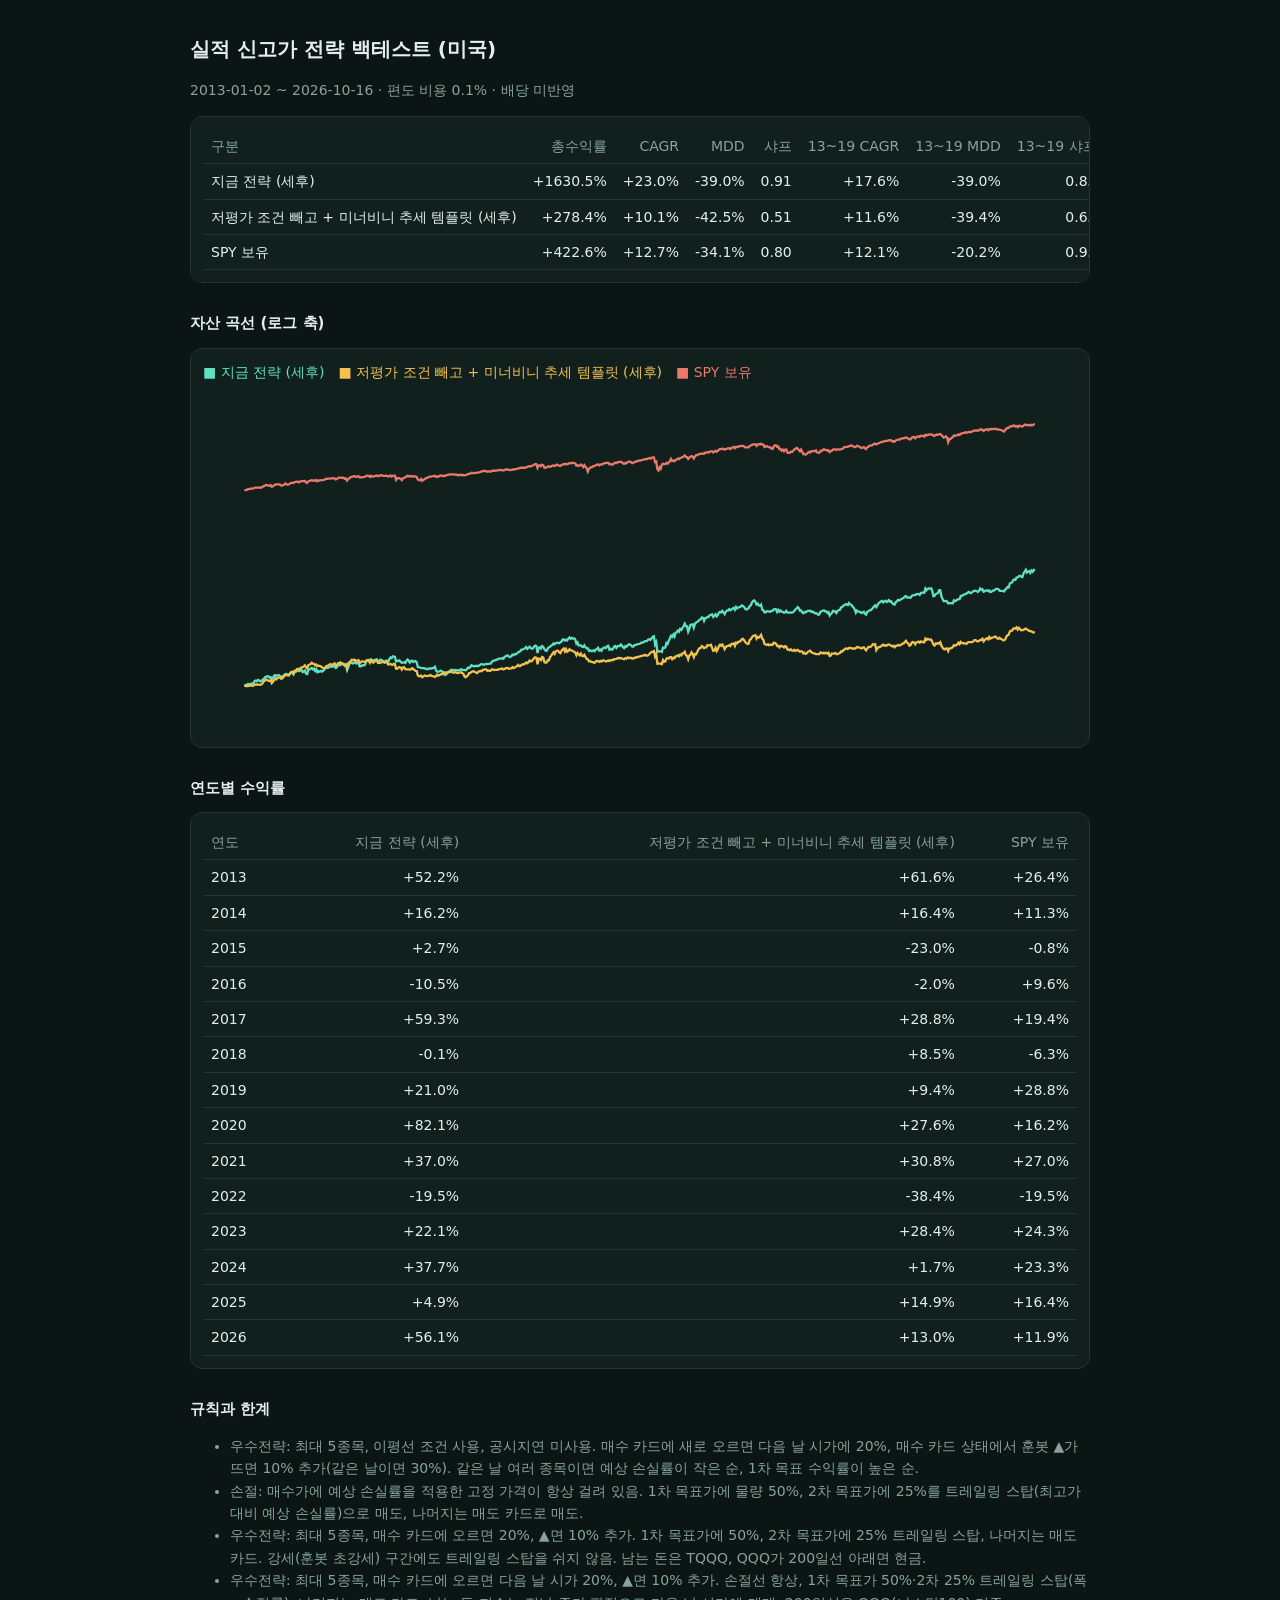
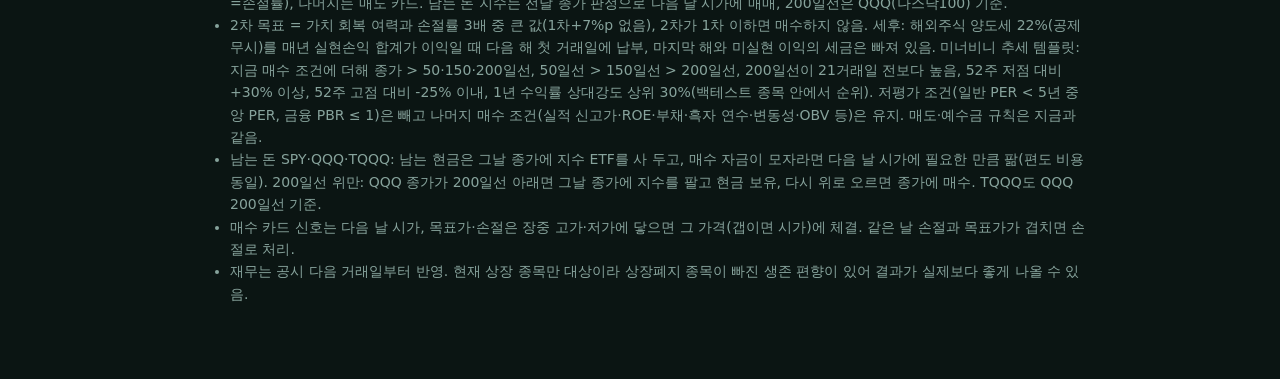
==== commit 3e9b5ad3: "backtest: 2026-10-20" ====
--- a/docs/backtest.html
+++ b/docs/backtest.html
@@ -9,15 +9,15 @@
 li{color:var(--sub)} svg{width:100%;height:auto}
 </style></head><body><div class="wrap">
 <h1>실적 신고가 전략 백테스트 (미국)</h1><p style="color:var(--sub)">2013-01-02 ~ 2026-10-16 · 편도 비용 0.1% · 배당 미반영</p>
-<div class="box"><table><tr><th>구분</th><th>총수익률</th><th>CAGR</th><th>MDD</th><th>샤프</th><th>13~19 CAGR</th><th>13~19 MDD</th><th>13~19 샤프</th><th>20~26 CAGR</th><th>20~26 MDD</th><th>20~26 샤프</th><th>거래</th><th>승률</th><th>평균 손익</th><th>평균 보유(거래일)</th><th>평균 투자 비중</th><th>낸 세금(시작자산=1)</th></tr><tr><td>지금 전략 (세후)</td><td>+1630.5%</td><td>+23.0%</td><td>-39.0%</td><td>0.91</td><td>+17.6%</td><td>-39.0%</td><td>0.83</td><td>+28.7%</td><td>-34.2%</td><td>0.98</td><td>330</td><td>37%</td><td>+2.1%</td><td>44</td><td>66%</td><td>2.70</td></tr><tr><td>지금 종목 조건 + 미너비니 추세 템플릿 (세후)</td><td>+487.5%</td><td>+13.7%</td><td>-47.0%</td><td>0.58</td><td>+14.5%</td><td>-36.3%</td><td>0.65</td><td>+12.9%</td><td>-47.0%</td><td>0.53</td><td>277</td><td>28%</td><td>-0.7%</td><td>28</td><td>40%</td><td>1.48</td></tr><tr><td>SPY 보유</td><td>+422.6%</td><td>+12.7%</td><td>-34.1%</td><td>0.80</td><td>+12.1%</td><td>-20.2%</td><td>0.95</td><td>+13.4%</td><td>-34.1%</td><td>0.73</td><td></td><td></td><td></td><td></td><td></td><td></td></tr></table></div>
-<h2>자산 곡선 (로그 축)</h2><div class="box"><div class="legend"><span style="color:#5fe0c2">■ 지금 전략 (세후)</span><span style="color:#f2c14e">■ 지금 종목 조건 + 미너비니 추세 템플릿 (세후)</span><span style="color:#e8796b">■ SPY 보유</span></div><svg viewBox="0 0 760 300"><polyline fill="none" stroke="#5fe0c2" stroke-width="2" points="36.0,263.2 37.0,262.6 38.0,263.0 39.0,261.7 40.0,261.8 41.0,261.8 42.0,261.5 42.9,261.2 43.9,261.2 44.9,259.2 45.9,258.8 46.9,259.3 47.9,258.1 48.9,258.6 49.9,259.4 50.9,259.0 51.9,257.9 52.9,257.5 53.9,255.8 54.8,255.6 55.8,255.0 56.8,255.1 57.8,256.0 58.8,255.7 59.8,258.2 60.8,256.6 61.8,254.5 62.8,254.0 63.8,254.9 64.8,254.1 65.8,253.9 66.7,254.6 67.7,255.4 68.7,255.4 69.7,254.8 70.7,253.9 71.7,253.1 72.7,253.0 73.7,253.9 74.7,253.8 75.7,252.5 76.7,252.1 77.7,252.0 78.7,253.4 79.6,251.5 80.6,251.2 81.6,250.1 82.6,250.0 83.6,250.5 84.6,249.8 85.6,249.3 86.6,251.4 87.6,251.0 88.6,250.0 89.6,252.7 90.6,253.1 91.5,249.9 92.5,249.1 93.5,248.4 94.5,247.8 95.5,249.0 96.5,248.4 97.5,250.3 98.5,248.9 99.5,251.5 100.5,250.6 101.5,251.1 102.5,250.3 103.5,251.0 104.4,250.4 105.4,249.1 106.4,248.0 107.4,247.4 108.4,247.9 109.4,247.4 110.4,246.8 111.4,246.4 112.4,246.8 113.4,246.1 114.4,246.4 115.4,247.8 116.3,247.3 117.3,245.5 118.3,245.1 119.3,245.4 120.3,243.7 121.3,243.8 122.3,244.1 123.3,245.8 124.3,245.2 125.3,249.6 126.3,247.3 127.3,244.3 128.2,243.4 129.2,243.0 130.2,243.8 131.2,243.5 132.2,242.5 133.2,243.8 134.2,243.6 135.2,243.2 136.2,246.3 137.2,246.3 138.2,245.8 139.2,245.4 140.2,245.5 141.1,244.5 142.1,241.9 143.1,240.9 144.1,240.7 145.1,242.0 146.1,240.3 147.1,241.0 148.1,241.4 149.1,240.9 150.1,240.6 151.1,240.6 152.1,242.2 153.0,242.0 154.0,240.7 155.0,240.8 156.0,241.4 157.0,241.9 158.0,242.4 159.0,241.4 160.0,241.5 161.0,242.5 162.0,240.2 163.0,238.7 164.0,239.2 165.0,237.8 165.9,237.8 166.9,238.2 167.9,242.1 168.9,241.5 169.9,241.7 170.9,241.3 171.9,242.5 172.9,243.3 173.9,243.2 174.9,242.8 175.9,243.4 176.9,241.6 177.8,240.5 178.8,241.2 179.8,243.1 180.8,241.9 181.8,241.5 182.8,242.6 183.8,242.0 184.8,241.8 185.8,242.8 186.8,246.9 187.8,247.1 188.8,247.6 189.7,247.8 190.7,247.9 191.7,247.9 192.7,248.2 193.7,248.6 194.7,248.7 195.7,248.7 196.7,248.4 197.7,248.0 198.7,248.5 199.7,247.9 200.7,247.6 201.7,246.8 202.6,250.0 203.6,251.0 204.6,251.1 205.6,250.7 206.6,250.2 207.6,250.5 208.6,252.0 209.6,251.5 210.6,253.8 211.6,253.3 212.6,252.5 213.6,251.7 214.5,250.8 215.5,249.5 216.5,249.8 217.5,249.4 218.5,249.8 219.5,249.5 220.5,249.7 221.5,250.0 222.5,249.6 223.5,249.4 224.5,248.8 225.5,249.7 226.4,249.5 227.4,249.4 228.4,249.9 229.4,249.0 230.4,247.5 231.4,247.8 232.4,247.1 233.4,245.4 234.4,245.9 235.4,246.3 236.4,246.1 237.4,246.2 238.4,245.9 239.3,246.1 240.3,245.6 241.3,244.8 242.3,244.3 243.3,244.8 244.3,245.0 245.3,244.5 246.3,244.3 247.3,244.5 248.3,244.2 249.3,244.1 250.3,244.1 251.2,242.4 252.2,241.6 253.2,241.5 254.2,241.0 255.2,240.8 256.2,240.2 257.2,239.7 258.2,239.7 259.2,239.7 260.2,239.2 261.2,239.8 262.2,238.3 263.2,237.5 264.1,237.1 265.1,237.0 266.1,238.0 267.1,238.2 268.1,237.6 269.1,236.2 270.1,236.6 271.1,235.7 272.1,235.9 273.1,235.1 274.1,234.2 275.1,233.7 276.0,233.1 277.0,231.8 278.0,231.6 279.0,231.3 280.0,230.6 281.0,229.6 282.0,231.2 283.0,230.2 284.0,229.2 285.0,230.4 286.0,231.1 287.0,230.7 287.9,229.1 288.9,228.3 289.9,228.8 290.9,234.8 291.9,230.4 292.9,229.7 293.9,230.8 294.9,228.8 295.9,229.6 296.9,231.5 297.9,232.8 298.9,232.9 299.9,230.7 300.8,229.9 301.8,229.2 302.8,228.3 303.8,227.9 304.8,226.4 305.8,227.2 306.8,226.3 307.8,225.9 308.8,226.0 309.8,226.3 310.8,225.4 311.8,224.7 312.7,223.1 313.7,223.0 314.7,223.9 315.7,223.2 316.7,223.8 317.7,222.3 318.7,221.2 319.7,222.4 320.7,221.7 321.7,222.2 322.7,222.0 323.7,223.1 324.7,226.5 325.6,225.5 326.6,228.2 327.6,228.1 328.6,228.1 329.6,229.4 330.6,229.6 331.6,228.1 332.6,229.8 333.6,230.8 334.6,230.7 335.6,232.9 336.6,232.5 337.5,233.1 338.5,233.1 339.5,232.5 340.5,233.2 341.5,231.9 342.5,231.4 343.5,230.3 344.5,232.6 345.5,231.8 346.5,232.9 347.5,231.1 348.5,230.1 349.4,230.1 350.4,230.4 351.4,228.9 352.4,228.5 353.4,231.8 354.4,231.1 355.4,231.9 356.4,231.4 357.4,229.2 358.4,228.7 359.4,230.3 360.4,228.9 361.4,228.7 362.3,228.8 363.3,227.4 364.3,228.3 365.3,229.9 366.3,230.5 367.3,228.7 368.3,229.3 369.3,228.0 370.3,227.2 371.3,227.5 372.3,228.1 373.3,229.3 374.2,229.3 375.2,227.9 376.2,227.7 377.2,227.5 378.2,227.0 379.2,226.9 380.2,226.6 381.2,225.6 382.2,225.8 383.2,225.5 384.2,224.4 385.2,224.4 386.1,224.4 387.1,223.1 388.1,222.8 389.1,223.3 390.1,222.0 391.1,220.8 392.1,220.3 393.1,227.4 394.1,225.4 395.1,233.6 396.1,233.4 397.1,233.4 398.1,233.4 399.0,233.8 400.0,230.2 401.0,230.5 402.0,229.9 403.0,226.1 404.0,226.9 405.0,224.0 406.0,222.1 407.0,219.7 408.0,220.7 409.0,218.8 410.0,220.5 410.9,217.3 411.9,216.8 412.9,215.2 413.9,216.2 414.9,213.8 415.9,214.6 416.9,213.1 417.9,211.3 418.9,209.3 419.9,211.4 420.9,211.5 421.9,216.2 422.9,213.8 423.8,210.4 424.8,210.0 425.8,209.8 426.8,212.8 427.8,209.5 428.8,208.3 429.8,207.9 430.8,206.9 431.8,206.0 432.8,205.3 433.8,203.8 434.8,204.3 435.7,206.8 436.7,204.4 437.7,204.2 438.7,203.3 439.7,203.3 440.7,201.9 441.7,201.6 442.7,201.3 443.7,203.5 444.7,202.4 445.7,201.1 446.7,202.9 447.6,201.8 448.6,199.7 449.6,199.0 450.6,199.6 451.6,198.2 452.6,199.4 453.6,201.0 454.6,199.0 455.6,197.9 456.6,197.7 457.6,196.6 458.6,197.6 459.6,196.9 460.5,196.2 461.5,195.5 462.5,197.1 463.5,194.7 464.5,196.0 465.5,195.1 466.5,194.9 467.5,194.6 468.5,193.4 469.5,193.8 470.5,194.7 471.5,196.4 472.4,196.9 473.4,196.6 474.4,195.8 475.4,194.0 476.4,193.3 477.4,190.8 478.4,189.6 479.4,189.1 480.4,190.3 481.4,192.6 482.4,191.9 483.4,193.4 484.4,193.7 485.3,192.7 486.3,197.1 487.3,197.7 488.3,199.4 489.3,199.5 490.3,198.5 491.3,198.6 492.3,198.7 493.3,198.9 494.3,198.1 495.3,198.1 496.3,196.8 497.2,196.4 498.2,196.7 499.2,199.1 500.2,197.4 501.2,198.9 502.2,197.8 503.2,198.9 504.2,199.0 505.2,199.7 506.2,199.4 507.2,198.2 508.2,199.7 509.1,199.7 510.1,199.6 511.1,199.4 512.1,199.6 513.1,199.4 514.1,198.3 515.1,197.0 516.1,196.1 517.1,194.9 518.1,195.8 519.1,198.0 520.1,197.8 521.1,199.6 522.0,200.2 523.0,199.1 524.0,199.5 525.0,198.6 526.0,198.1 527.0,198.1 528.0,198.0 529.0,199.1 530.0,198.8 531.0,199.4 532.0,200.2 533.0,200.2 533.9,200.4 534.9,201.6 535.9,201.4 536.9,198.9 537.9,198.5 538.9,198.0 539.9,197.6 540.9,198.6 541.9,198.6 542.9,199.9 543.9,199.2 544.9,202.2 545.9,200.9 546.8,200.0 547.8,198.2 548.8,198.8 549.8,198.6 550.8,200.0 551.8,198.2 552.8,197.5 553.8,197.4 554.8,195.1 555.8,195.0 556.8,193.6 557.8,193.0 558.7,192.5 559.7,192.3 560.7,193.1 561.7,191.4 562.7,192.6 563.7,192.8 564.7,194.3 565.7,195.2 566.7,196.9 567.7,199.7 568.7,197.8 569.7,198.7 570.6,199.0 571.6,199.1 572.6,200.0 573.6,199.5 574.6,198.9 575.6,200.6 576.6,201.4 577.6,199.0 578.6,198.4 579.6,197.7 580.6,197.5 581.6,196.7 582.6,195.5 583.5,194.4 584.5,193.3 585.5,194.9 586.5,193.3 587.5,191.4 588.5,190.8 589.5,190.0 590.5,189.5 591.5,190.8 592.5,190.0 593.5,189.4 594.5,190.4 595.4,189.8 596.4,188.7 597.4,190.1 598.4,189.8 599.4,191.6 600.4,192.4 601.4,192.7 602.4,190.6 603.4,189.8 604.4,188.6 605.4,189.1 606.4,188.4 607.3,187.9 608.3,187.4 609.3,186.9 610.3,185.6 611.3,185.3 612.3,186.6 613.3,186.2 614.3,186.6 615.3,186.8 616.3,185.1 617.3,184.6 618.3,184.5 619.3,184.4 620.2,183.8 621.2,183.4 622.2,183.6 623.2,184.3 624.2,182.5 625.2,182.6 626.2,182.1 627.2,182.4 628.2,178.7 629.2,180.1 630.2,179.0 631.2,178.7 632.1,178.9 633.1,178.5 634.1,180.5 635.1,185.4 636.1,185.2 637.1,183.5 638.1,183.0 639.1,182.7 640.1,180.2 641.1,180.2 642.1,185.5 643.1,187.8 644.1,189.7 645.0,189.7 646.0,189.5 647.0,190.0 648.0,191.7 649.0,191.5 650.0,191.4 651.0,191.5 652.0,191.5 653.0,189.0 654.0,189.7 655.0,189.1 656.0,188.3 656.9,188.0 657.9,187.9 658.9,185.1 659.9,185.2 660.9,184.3 661.9,184.0 662.9,183.3 663.9,183.2 664.9,182.4 665.9,181.7 666.9,182.4 667.9,182.8 668.8,181.8 669.8,181.2 670.8,180.7 671.8,180.6 672.8,181.0 673.8,181.7 674.8,180.8 675.8,178.7 676.8,179.8 677.8,179.4 678.8,181.5 679.8,181.1 680.8,180.3 681.7,180.4 682.7,181.0 683.7,180.5 684.7,181.9 685.7,181.6 686.7,180.5 687.7,180.5 688.7,179.7 689.7,179.0 690.7,179.1 691.7,179.3 692.7,180.6 693.6,180.8 694.6,180.8 695.6,181.0 696.6,181.2 697.6,179.6 698.6,178.7 699.6,177.4 700.6,177.8 701.6,174.2 702.6,173.9 703.6,173.2 704.6,171.2 705.6,170.9 706.5,171.0 707.5,169.1 708.5,169.0 709.5,167.8 710.5,167.6 711.5,168.5 712.5,168.8 713.5,165.7 714.5,163.9 715.5,162.4 716.5,164.9 717.5,164.1 718.4,163.6 719.4,165.1 720.4,163.1 721.4,164.1 722.4,162.6 723.4,163.4"/><polyline fill="none" stroke="#f2c14e" stroke-width="2" points="36.0,263.2 37.0,263.5 38.0,263.4 39.0,263.6 40.0,263.4 41.0,263.2 42.0,262.7 42.9,263.3 43.9,263.2 44.9,262.1 45.9,262.2 46.9,262.1 47.9,262.2 48.9,262.4 49.9,262.2 50.9,262.1 51.9,261.0 52.9,259.3 53.9,258.7 54.8,257.8 55.8,258.1 56.8,258.8 57.8,259.1 58.8,258.5 59.8,261.0 60.8,259.8 61.8,258.4 62.8,256.8 63.8,257.7 64.8,256.6 65.8,256.1 66.7,255.8 67.7,257.0 68.7,257.0 69.7,255.9 70.7,255.0 71.7,253.8 72.7,253.8 73.7,254.2 74.7,254.4 75.7,252.6 76.7,251.4 77.7,251.1 78.7,252.2 79.6,250.3 80.6,250.5 81.6,248.8 82.6,248.5 83.6,249.5 84.6,248.0 85.6,247.3 86.6,247.5 87.6,247.1 88.6,246.2 89.6,249.8 90.6,250.1 91.5,246.4 92.5,245.3 93.5,245.2 94.5,244.6 95.5,246.2 96.5,245.5 97.5,248.5 98.5,247.0 99.5,250.2 100.5,249.3 101.5,249.2 102.5,247.8 103.5,249.9 104.4,249.9 105.4,248.4 106.4,247.3 107.4,246.6 108.4,246.3 109.4,246.0 110.4,245.7 111.4,245.6 112.4,245.2 113.4,244.7 114.4,244.8 115.4,246.2 116.3,247.2 117.3,245.1 118.3,244.6 119.3,244.7 120.3,243.4 121.3,243.6 122.3,243.5 123.3,245.2 124.3,244.6 125.3,248.8 126.3,246.3 127.3,244.1 128.2,243.2 129.2,242.6 130.2,242.6 131.2,240.9 132.2,241.5 133.2,242.8 134.2,242.5 135.2,242.0 136.2,247.5 137.2,247.5 138.2,247.8 139.2,247.9 140.2,247.1 141.1,246.3 142.1,244.7 143.1,244.5 144.1,244.6 145.1,244.8 146.1,243.3 147.1,243.1 148.1,243.1 149.1,241.9 150.1,241.7 151.1,240.9 152.1,242.8 153.0,243.1 154.0,242.0 155.0,241.3 156.0,241.6 157.0,241.9 158.0,242.0 159.0,241.5 160.0,241.0 161.0,242.2 162.0,240.3 163.0,238.4 164.0,240.0 165.0,238.1 165.9,238.4 166.9,238.6 167.9,246.9 168.9,246.9 169.9,246.9 170.9,246.9 171.9,247.3 172.9,247.3 173.9,247.4 174.9,247.3 175.9,247.1 176.9,244.3 177.8,243.0 178.8,243.2 179.8,244.1 180.8,243.1 181.8,243.3 182.8,244.4 183.8,243.3 184.8,243.8 185.8,244.3 186.8,249.0 187.8,249.2 188.8,249.3 189.7,249.3 190.7,249.3 191.7,249.3 192.7,249.3 193.7,249.4 194.7,249.6 195.7,249.9 196.7,249.9 197.7,250.5 198.7,249.8 199.7,249.8 200.7,249.8 201.7,250.9 202.6,251.8 203.6,252.0 204.6,252.0 205.6,251.8 206.6,251.1 207.6,250.8 208.6,251.9 209.6,251.9 210.6,252.4 211.6,251.6 212.6,250.8 213.6,250.1 214.5,249.2 215.5,248.7 216.5,248.4 217.5,248.3 218.5,248.7 219.5,248.8 220.5,249.3 221.5,248.9 222.5,248.7 223.5,248.1 224.5,247.8 225.5,249.4 226.4,248.1 227.4,250.3 228.4,250.6 229.4,250.7 230.4,249.0 231.4,248.9 232.4,250.0 233.4,248.6 234.4,248.6 235.4,249.1 236.4,248.1 237.4,247.6 238.4,247.1 239.3,245.9 240.3,246.0 241.3,245.2 242.3,243.9 243.3,243.1 244.3,242.7 245.3,242.0 246.3,241.9 247.3,242.4 248.3,241.5 249.3,241.5 250.3,242.4 251.2,240.6 252.2,239.9 253.2,238.3 254.2,237.9 255.2,238.5 256.2,237.5 257.2,236.5 258.2,238.7 259.2,238.1 260.2,238.5 261.2,240.4 262.2,238.1 263.2,236.6 264.1,236.7 265.1,237.0 266.1,238.6 267.1,238.7 268.1,238.2 269.1,236.2 270.1,236.5 271.1,236.1 272.1,236.1 273.1,234.6 274.1,233.8 275.1,233.5 276.0,233.3 277.0,231.7 278.0,231.8 279.0,232.1 280.0,232.4 281.0,231.7 282.0,232.6 283.0,231.9 284.0,230.6 285.0,229.9 286.0,231.2 287.0,230.9 287.9,229.9 288.9,229.0 289.9,229.3 290.9,235.0 291.9,230.7 292.9,229.7 293.9,230.4 294.9,227.7 295.9,227.9 296.9,231.8 297.9,233.8 298.9,233.3 299.9,231.3 300.8,231.9 301.8,233.1 302.8,231.3 303.8,230.7 304.8,230.3 305.8,231.2 306.8,228.9 307.8,228.4 308.8,228.3 309.8,230.2 310.8,231.2 311.8,229.4 312.7,227.1 313.7,227.7 314.7,228.4 315.7,227.3 316.7,228.5 317.7,226.9 318.7,225.4 319.7,225.0 320.7,224.4 321.7,226.1 322.7,226.2 323.7,226.9 324.7,229.7 325.6,228.5 326.6,230.7 327.6,230.7 328.6,230.8 329.6,232.1 330.6,232.1 331.6,231.6 332.6,232.6 333.6,232.8 334.6,232.3 335.6,233.4 336.6,233.4 337.5,234.1 338.5,234.4 339.5,234.2 340.5,235.3 341.5,235.1 342.5,234.8 343.5,234.3 344.5,236.8 345.5,235.6 346.5,236.0 347.5,234.9 348.5,233.9 349.4,234.6 350.4,234.1 351.4,232.7 352.4,232.9 353.4,237.4 354.4,236.2 355.4,237.1 356.4,236.2 357.4,233.6 358.4,232.7 359.4,233.9 360.4,232.1 361.4,231.6 362.3,231.8 363.3,230.6 364.3,232.3 365.3,235.2 366.3,236.2 367.3,234.6 368.3,235.6 369.3,234.3 370.3,234.3 371.3,234.5 372.3,235.8 373.3,236.7 374.2,236.0 375.2,234.9 376.2,235.2 377.2,234.4 378.2,233.6 379.2,233.8 380.2,233.8 381.2,232.7 382.2,232.5 383.2,232.2 384.2,230.9 385.2,231.3 386.1,230.8 387.1,230.0 388.1,229.4 389.1,229.4 390.1,228.5 391.1,227.3 392.1,226.9 393.1,233.4 394.1,231.5 395.1,239.5 396.1,239.5 397.1,239.5 398.1,239.5 399.0,239.9 400.0,236.3 401.0,236.7 402.0,237.2 403.0,234.1 404.0,234.6 405.0,232.9 406.0,231.7 407.0,229.8 408.0,230.8 409.0,228.5 410.0,229.7 410.9,226.0 411.9,225.1 412.9,224.2 413.9,226.2 414.9,222.7 415.9,224.1 416.9,220.9 417.9,218.5 418.9,214.2 419.9,220.9 420.9,221.8 421.9,224.5 422.9,220.8 423.8,220.2 424.8,217.1 425.8,219.2 426.8,222.8 427.8,219.9 428.8,219.1 429.8,216.5 430.8,214.2 431.8,212.8 432.8,212.7 433.8,210.6 434.8,211.3 435.7,213.3 436.7,211.3 437.7,211.5 438.7,209.5 439.7,209.5 440.7,209.2 441.7,209.2 442.7,211.2 443.7,213.4 444.7,213.1 445.7,211.6 446.7,214.3 447.6,212.7 448.6,210.5 449.6,209.4 450.6,210.0 451.6,209.6 452.6,210.3 453.6,213.2 454.6,211.4 455.6,210.2 456.6,210.1 457.6,209.3 458.6,209.8 459.6,208.3 460.5,207.0 461.5,206.6 462.5,208.6 463.5,206.1 464.5,206.6 465.5,205.3 466.5,205.6 467.5,205.3 468.5,204.1 469.5,203.8 470.5,204.9 471.5,206.9 472.4,208.1 473.4,209.4 474.4,209.5 475.4,206.7 476.4,206.1 477.4,204.3 478.4,202.1 479.4,201.6 480.4,203.4 481.4,206.5 482.4,204.4 483.4,205.6 484.4,206.0 485.3,204.3 486.3,208.0 487.3,209.5 488.3,212.6 489.3,213.0 490.3,212.9 491.3,213.6 492.3,213.7 493.3,213.2 494.3,211.6 495.3,212.2 496.3,210.7 497.2,210.7 498.2,210.4 499.2,212.8 500.2,210.3 501.2,212.0 502.2,211.0 503.2,212.1 504.2,212.4 505.2,213.1 506.2,212.8 507.2,212.8 508.2,214.6 509.1,214.9 510.1,214.8 511.1,214.7 512.1,214.8 513.1,214.7 514.1,214.5 515.1,214.8 516.1,214.2 517.1,214.1 518.1,213.8 519.1,214.9 520.1,215.2 521.1,216.0 522.0,217.4 523.0,216.4 524.0,216.5 525.0,216.6 526.0,216.4 527.0,216.5 528.0,215.3 529.0,216.7 530.0,218.2 531.0,218.3 532.0,218.6 533.0,219.1 533.9,218.9 534.9,219.1 535.9,220.0 536.9,219.1 537.9,219.2 538.9,219.3 539.9,220.5 540.9,220.5 541.9,221.2 542.9,221.6 543.9,222.1 544.9,223.2 545.9,220.6 546.8,219.8 547.8,218.6 548.8,219.6 549.8,219.8 550.8,220.9 551.8,220.8 552.8,220.0 553.8,219.8 554.8,217.5 555.8,217.2 556.8,216.4 557.8,215.5 558.7,215.2 559.7,215.2 560.7,215.6 561.7,213.6 562.7,214.4 563.7,213.7 564.7,214.9 565.7,215.5 566.7,216.7 567.7,220.1 568.7,217.9 569.7,218.9 570.6,220.5 571.6,222.2 572.6,221.9 573.6,220.3 574.6,219.7 575.6,221.9 576.6,221.6 577.6,220.1 578.6,218.5 579.6,216.6 580.6,216.4 581.6,217.5 582.6,215.8 583.5,214.0 584.5,214.0 585.5,217.0 586.5,214.0 587.5,212.4 588.5,212.0 589.5,211.1 590.5,209.6 591.5,210.8 592.5,210.8 593.5,210.3 594.5,212.1 595.4,211.9 596.4,212.3 597.4,212.6 598.4,212.7 599.4,214.3 600.4,214.2 601.4,214.4 602.4,213.2 603.4,213.0 604.4,211.6 605.4,212.0 606.4,211.8 607.3,211.0 608.3,211.4 609.3,210.9 610.3,209.8 611.3,208.9 612.3,209.0 613.3,209.2 614.3,211.0 615.3,210.9 616.3,209.5 617.3,208.9 618.3,209.5 619.3,210.8 620.2,209.5 621.2,208.1 622.2,208.1 623.2,208.4 624.2,207.2 625.2,207.2 626.2,207.4 627.2,207.9 628.2,206.4 629.2,208.8 630.2,207.4 631.2,206.6 632.1,206.8 633.1,207.0 634.1,207.9 635.1,210.8 636.1,212.2 637.1,210.5 638.1,209.9 639.1,210.1 640.1,211.0 641.1,210.1 642.1,214.7 643.1,217.1 644.1,218.5 645.0,218.5 646.0,218.5 647.0,218.5 648.0,218.5 649.0,218.3 650.0,217.7 651.0,216.9 652.0,216.5 653.0,215.1 654.0,214.7 655.0,214.3 656.0,213.7 656.9,212.6 657.9,213.4 658.9,211.0 659.9,211.5 660.9,212.1 661.9,212.2 662.9,212.6 663.9,212.7 664.9,211.4 665.9,211.5 666.9,212.0 667.9,212.4 668.8,210.0 669.8,209.9 670.8,209.5 671.8,209.9 672.8,210.1 673.8,211.1 674.8,210.2 675.8,208.3 676.8,209.8 677.8,208.1 678.8,209.5 679.8,208.4 680.8,207.7 681.7,207.9 682.7,210.4 683.7,208.0 684.7,209.5 685.7,209.8 686.7,209.4 687.7,208.8 688.7,208.1 689.7,206.8 690.7,208.1 691.7,207.5 692.7,210.6 693.6,211.5 694.6,212.5 695.6,213.2 696.6,212.9 697.6,211.0 698.6,210.1 699.6,208.2 700.6,208.5 701.6,206.0 702.6,205.0 703.6,205.1 704.6,202.4 705.6,202.3 706.5,203.5 707.5,201.7 708.5,202.5 709.5,200.5 710.5,201.3 711.5,202.4 712.5,203.8 713.5,202.8 714.5,201.0 715.5,200.1 716.5,202.0 717.5,200.9 718.4,202.1 719.4,202.6 720.4,202.3 721.4,202.8 722.4,202.6 723.4,201.9"/><polyline fill="none" stroke="#e8796b" stroke-width="2" points="36.0,93.1 37.0,93.2 38.0,92.9 39.0,92.3 40.0,92.3 41.0,92.0 42.0,91.7 42.9,91.8 43.9,91.7 44.9,91.0 45.9,90.9 46.9,91.0 47.9,90.9 48.9,90.8 49.9,91.1 50.9,90.8 51.9,90.2 52.9,89.6 53.9,89.3 54.8,88.6 55.8,88.7 56.8,89.3 57.8,89.4 58.8,88.8 59.8,90.3 60.8,89.8 61.8,88.9 62.8,88.4 63.8,88.2 64.8,88.2 65.8,88.1 66.7,88.2 67.7,89.0 68.7,89.2 69.7,88.8 70.7,88.2 71.7,87.4 72.7,88.0 73.7,88.4 74.7,88.1 75.7,87.3 76.7,86.9 77.7,86.8 78.7,87.0 79.6,86.1 80.6,86.0 81.6,85.8 82.6,85.8 83.6,86.4 84.6,85.7 85.6,85.3 86.6,85.3 87.6,85.3 88.6,85.2 89.6,86.5 90.6,86.9 91.5,85.6 92.5,85.2 93.5,84.9 94.5,84.5 95.5,85.0 96.5,84.6 97.5,85.1 98.5,84.4 99.5,85.4 100.5,84.8 101.5,84.8 102.5,84.5 103.5,84.5 104.4,84.5 105.4,84.1 106.4,83.6 107.4,83.2 108.4,83.4 109.4,83.1 110.4,83.1 111.4,83.0 112.4,82.9 113.4,82.7 114.4,82.9 115.4,83.8 116.3,83.5 117.3,82.7 118.3,82.3 119.3,82.3 120.3,82.4 121.3,82.3 122.3,82.5 123.3,83.4 124.3,83.0 125.3,84.8 126.3,83.7 127.3,82.7 128.2,82.0 129.2,81.7 130.2,81.5 131.2,81.1 132.2,81.1 133.2,81.7 134.2,81.3 135.2,81.0 136.2,82.1 137.2,81.9 138.2,82.0 139.2,81.9 140.2,81.6 141.1,81.3 142.1,80.7 143.1,80.5 144.1,80.7 145.1,81.6 146.1,80.7 147.1,81.4 148.1,81.4 149.1,80.9 150.1,80.7 151.1,80.5 152.1,81.0 153.0,80.9 154.0,80.4 155.0,80.2 156.0,80.5 157.0,80.8 158.0,80.7 159.0,80.6 160.0,80.8 161.0,81.3 162.0,80.8 163.0,80.3 164.0,81.3 165.0,80.8 165.9,80.6 166.9,80.6 167.9,84.2 168.9,82.8 169.9,82.8 170.9,82.7 171.9,83.5 172.9,84.5 173.9,82.8 174.9,82.4 175.9,81.9 176.9,81.3 177.8,80.6 178.8,81.0 179.8,81.5 180.8,80.8 181.8,81.0 182.8,81.5 183.8,81.1 184.8,81.4 185.8,81.7 186.8,83.8 187.8,84.5 188.8,84.6 189.7,83.5 190.7,85.0 191.7,84.2 192.7,83.7 193.7,82.7 194.7,82.7 195.7,82.0 196.7,81.6 197.7,81.4 198.7,81.3 199.7,81.1 200.7,80.7 201.7,80.8 202.6,81.6 203.6,81.3 204.6,81.6 205.6,80.8 206.6,80.6 207.6,80.4 208.6,81.0 209.6,80.6 210.6,80.8 211.6,80.3 212.6,79.8 213.6,79.6 214.5,79.6 215.5,79.4 216.5,79.4 217.5,79.4 218.5,79.6 219.5,79.4 220.5,79.7 221.5,80.2 222.5,80.0 223.5,79.8 224.5,79.7 225.5,80.3 226.4,79.9 227.4,80.3 228.4,80.2 229.4,79.7 230.4,79.1 231.4,79.0 232.4,78.9 233.4,78.0 234.4,78.2 235.4,78.5 236.4,78.2 237.4,78.1 238.4,78.1 239.3,77.8 240.3,77.7 241.3,77.4 242.3,76.9 243.3,76.6 244.3,76.5 245.3,76.5 246.3,76.6 247.3,77.1 248.3,76.8 249.3,76.8 250.3,77.1 251.2,76.4 252.2,76.3 253.2,76.3 254.2,76.2 255.2,76.2 256.2,76.0 257.2,75.7 258.2,75.6 259.2,75.8 260.2,75.7 261.2,76.1 262.2,75.6 263.2,75.2 264.1,75.2 265.1,75.2 266.1,75.6 267.1,75.7 268.1,75.6 269.1,75.1 270.1,75.3 271.1,74.9 272.1,74.9 273.1,74.6 274.1,74.2 275.1,74.1 276.0,73.8 277.0,73.7 278.0,73.6 279.0,73.7 280.0,73.7 281.0,73.4 282.0,72.9 283.0,72.6 284.0,72.4 285.0,72.5 286.0,72.1 287.0,71.6 287.9,71.0 288.9,70.5 289.9,70.7 290.9,73.8 291.9,71.8 292.9,71.6 293.9,72.3 294.9,71.1 295.9,71.6 296.9,73.7 297.9,73.8 298.9,73.3 299.9,72.5 300.8,72.6 301.8,72.9 302.8,72.5 303.8,71.8 304.8,71.7 305.8,72.3 306.8,71.5 307.8,71.0 308.8,71.5 309.8,72.0 310.8,72.0 311.8,71.3 312.7,70.8 313.7,70.4 314.7,70.8 315.7,70.3 316.7,70.7 317.7,70.2 318.7,69.5 319.7,69.9 320.7,69.6 321.7,69.3 322.7,69.6 323.7,69.8 324.7,71.9 325.6,71.4 326.6,72.1 327.6,71.7 328.6,70.9 329.6,71.8 330.6,73.0 331.6,71.4 332.6,72.9 333.6,74.1 334.6,77.0 335.6,74.8 336.6,73.7 337.5,73.3 338.5,73.0 339.5,72.2 340.5,72.1 341.5,71.6 342.5,71.0 343.5,70.9 344.5,71.6 345.5,70.8 346.5,71.0 347.5,70.6 348.5,69.9 349.4,69.7 350.4,69.7 351.4,69.3 352.4,69.4 353.4,70.8 354.4,70.4 355.4,70.9 356.4,70.9 357.4,69.8 358.4,69.4 359.4,69.6 360.4,69.0 361.4,68.7 362.3,68.8 363.3,68.4 364.3,68.9 365.3,70.0 366.3,70.4 367.3,69.4 368.3,69.8 369.3,68.8 370.3,68.4 371.3,68.4 372.3,68.9 373.3,69.7 374.2,69.3 375.2,68.6 376.2,68.5 377.2,68.2 378.2,67.6 379.2,67.5 380.2,67.4 381.2,67.0 382.2,66.9 383.2,66.6 384.2,66.3 385.2,66.2 386.1,66.1 387.1,65.6 388.1,65.2 389.1,65.7 390.1,65.0 391.1,64.6 392.1,64.6 393.1,68.8 394.1,68.3 395.1,75.0 396.1,76.1 397.1,73.3 398.1,74.5 399.0,71.1 400.0,70.1 401.0,70.6 402.0,70.6 403.0,69.4 404.0,70.2 405.0,69.1 406.0,67.9 407.0,66.0 408.0,67.8 409.0,67.4 410.0,68.1 410.9,67.0 411.9,66.5 412.9,65.8 413.9,66.2 414.9,65.3 415.9,65.0 416.9,64.4 417.9,63.9 418.9,63.0 419.9,64.3 420.9,64.4 421.9,66.1 422.9,64.8 423.8,64.2 424.8,63.5 425.8,64.0 426.8,65.7 427.8,63.9 428.8,62.7 429.8,62.7 430.8,62.1 431.8,61.7 432.8,61.7 433.8,61.2 434.8,61.5 435.7,61.5 436.7,60.6 437.7,60.6 438.7,60.2 439.7,60.4 440.7,59.6 441.7,59.4 442.7,59.5 443.7,60.4 444.7,59.6 445.7,59.0 446.7,59.8 447.6,59.1 448.6,58.0 449.6,57.4 450.6,57.7 451.6,57.1 452.6,57.2 453.6,57.9 454.6,57.5 455.6,57.1 456.6,56.9 457.6,56.7 458.6,57.5 459.6,56.5 460.5,56.0 461.5,55.7 462.5,56.7 463.5,55.4 464.5,55.7 465.5,55.3 466.5,55.0 467.5,54.9 468.5,54.6 469.5,54.6 470.5,55.2 471.5,56.0 472.4,56.0 473.4,56.0 474.4,56.0 475.4,54.7 476.4,54.3 477.4,53.8 478.4,53.4 479.4,53.3 480.4,53.4 481.4,54.7 482.4,53.3 483.4,53.2 484.4,53.4 485.3,52.8 486.3,53.4 487.3,53.6 488.3,55.7 489.3,55.3 490.3,54.8 491.3,55.5 492.3,55.9 493.3,55.8 494.3,57.1 495.3,57.3 496.3,55.2 497.2,54.3 498.2,54.2 499.2,55.5 500.2,55.1 501.2,57.4 502.2,57.4 503.2,58.8 504.2,58.0 505.2,59.3 506.2,57.9 507.2,57.8 508.2,60.6 509.1,60.7 510.1,60.7 511.1,59.7 512.1,60.0 513.1,59.2 514.1,57.7 515.1,57.6 516.1,56.5 517.1,56.9 518.1,58.3 519.1,59.4 520.1,57.8 521.1,59.7 522.0,61.9 523.0,61.7 524.0,62.3 525.0,61.7 526.0,60.6 527.0,59.9 528.0,60.5 529.0,59.2 530.0,59.2 531.0,59.2 532.0,59.3 533.0,58.6 533.9,60.4 534.9,60.8 535.9,60.6 536.9,59.0 537.9,59.1 538.9,58.3 539.9,57.7 540.9,58.1 541.9,58.1 542.9,58.9 543.9,58.4 544.9,60.0 545.9,59.3 546.8,59.0 547.8,57.8 548.8,57.9 549.8,57.6 550.8,58.2 551.8,57.8 552.8,57.8 553.8,57.9 554.8,57.6 555.8,57.3 556.8,56.6 557.8,55.7 558.7,55.8 559.7,55.6 560.7,55.6 561.7,54.8 562.7,54.6 563.7,54.2 564.7,55.0 565.7,55.1 566.7,55.8 567.7,55.5 568.7,54.6 569.7,54.8 570.6,55.2 571.6,56.1 572.6,56.5 573.6,56.1 574.6,55.8 575.6,57.0 576.6,57.4 577.6,55.8 578.6,55.5 579.6,54.4 580.6,54.4 581.6,54.2 582.6,53.7 583.5,52.9 584.5,52.8 585.5,53.4 586.5,52.8 587.5,52.4 588.5,52.0 589.5,51.5 590.5,51.1 591.5,51.2 592.5,50.7 593.5,50.3 594.5,50.4 595.4,50.3 596.4,49.8 597.4,49.9 598.4,49.8 599.4,50.9 600.4,50.7 601.4,51.0 602.4,50.0 603.4,49.6 604.4,49.1 605.4,49.4 606.4,48.8 607.3,48.4 608.3,48.1 609.3,48.1 610.3,47.6 611.3,47.3 612.3,47.9 613.3,48.2 614.3,49.0 615.3,49.0 616.3,47.6 617.3,47.1 618.3,47.0 619.3,48.1 620.2,47.1 621.2,46.7 622.2,46.4 623.2,46.8 624.2,45.8 625.2,45.9 626.2,46.0 627.2,46.7 628.2,45.0 629.2,45.6 630.2,45.1 631.2,44.7 632.1,44.8 633.1,44.7 634.1,44.8 635.1,45.8 636.1,46.0 637.1,45.0 638.1,44.9 639.1,45.0 640.1,44.6 641.1,44.3 642.1,45.2 643.1,46.3 644.1,47.5 645.0,47.2 646.0,46.3 647.0,47.2 648.0,51.4 649.0,48.7 650.0,48.8 651.0,47.6 652.0,47.2 653.0,45.6 654.0,45.9 655.0,45.5 656.0,45.3 656.9,44.7 657.9,45.2 658.9,44.1 659.9,43.8 660.9,43.5 661.9,43.3 662.9,42.9 663.9,43.2 664.9,42.9 665.9,42.5 666.9,42.6 667.9,42.7 668.8,42.2 669.8,41.7 670.8,41.5 671.8,41.3 672.8,41.2 673.8,41.5 674.8,41.1 675.8,40.3 676.8,40.9 677.8,40.5 678.8,41.7 679.8,40.9 680.8,40.4 681.7,40.3 682.7,41.1 683.7,40.1 684.7,40.5 685.7,39.9 686.7,40.1 687.7,40.0 688.7,39.9 689.7,39.9 690.7,40.5 691.7,40.3 692.7,40.6 693.6,40.8 694.6,41.1 695.6,42.0 696.6,42.2 697.6,40.8 698.6,39.7 699.6,39.1 700.6,39.1 701.6,38.0 702.6,37.6 703.6,37.7 704.6,37.1 705.6,37.0 706.5,37.9 707.5,37.4 708.5,38.3 709.5,37.2 710.5,37.3 711.5,37.7 712.5,37.8 713.5,37.0 714.5,36.3 715.5,36.3 716.5,36.7 717.5,36.5 718.4,36.6 719.4,37.0 720.4,36.3 721.4,36.7 722.4,36.0 723.4,36.0"/></svg></div>
-<h2>연도별 수익률</h2><div class="box"><table><tr><th>연도</th><th>지금 전략 (세후)</th><th>지금 종목 조건 + 미너비니 추세 템플릿 (세후)</th><th>SPY 보유</th></tr><tr><td>2013</td><td>+52.2%</td><td>+61.6%</td><td>+26.4%</td></tr><tr><td>2014</td><td>+16.2%</td><td>+12.0%</td><td>+11.3%</td></tr><tr><td>2015</td><td>+2.7%</td><td>-3.9%</td><td>-0.8%</td></tr><tr><td>2016</td><td>-10.5%</td><td>-13.3%</td><td>+9.6%</td></tr><tr><td>2017</td><td>+59.3%</td><td>+74.8%</td><td>+19.4%</td></tr><tr><td>2018</td><td>-0.1%</td><td>-6.5%</td><td>-6.3%</td></tr><tr><td>2019</td><td>+21.0%</td><td>+3.3%</td><td>+28.8%</td></tr><tr><td>2020</td><td>+82.1%</td><td>+84.5%</td><td>+16.2%</td></tr><tr><td>2021</td><td>+37.0%</td><td>+17.9%</td><td>+27.0%</td></tr><tr><td>2022</td><td>-19.5%</td><td>-36.6%</td><td>-19.5%</td></tr><tr><td>2023</td><td>+22.1%</td><td>+18.6%</td><td>+24.3%</td></tr><tr><td>2024</td><td>+37.7%</td><td>+16.5%</td><td>+23.3%</td></tr><tr><td>2025</td><td>+4.9%</td><td>-0.9%</td><td>+16.4%</td></tr><tr><td>2026</td><td>+56.1%</td><td>+22.2%</td><td>+11.9%</td></tr></table></div>
+<div class="box"><table><tr><th>구분</th><th>총수익률</th><th>CAGR</th><th>MDD</th><th>샤프</th><th>13~19 CAGR</th><th>13~19 MDD</th><th>13~19 샤프</th><th>20~26 CAGR</th><th>20~26 MDD</th><th>20~26 샤프</th><th>거래</th><th>승률</th><th>평균 손익</th><th>평균 보유(거래일)</th><th>평균 투자 비중</th><th>낸 세금(시작자산=1)</th></tr><tr><td>지금 전략 (세후)</td><td>+1630.5%</td><td>+23.0%</td><td>-39.0%</td><td>0.91</td><td>+17.6%</td><td>-39.0%</td><td>0.83</td><td>+28.7%</td><td>-34.2%</td><td>0.98</td><td>330</td><td>37%</td><td>+2.1%</td><td>44</td><td>66%</td><td>2.70</td></tr><tr><td>저평가 조건 빼고 + 미너비니 추세 템플릿 (세후)</td><td>+278.4%</td><td>+10.1%</td><td>-42.5%</td><td>0.51</td><td>+11.6%</td><td>-39.4%</td><td>0.63</td><td>+8.6%</td><td>-42.5%</td><td>0.43</td><td>258</td><td>32%</td><td>-0.1%</td><td>55</td><td>69%</td><td>0.86</td></tr><tr><td>SPY 보유</td><td>+422.6%</td><td>+12.7%</td><td>-34.1%</td><td>0.80</td><td>+12.1%</td><td>-20.2%</td><td>0.95</td><td>+13.4%</td><td>-34.1%</td><td>0.73</td><td></td><td></td><td></td><td></td><td></td><td></td></tr></table></div>
+<h2>자산 곡선 (로그 축)</h2><div class="box"><div class="legend"><span style="color:#5fe0c2">■ 지금 전략 (세후)</span><span style="color:#f2c14e">■ 저평가 조건 빼고 + 미너비니 추세 템플릿 (세후)</span><span style="color:#e8796b">■ SPY 보유</span></div><svg viewBox="0 0 760 300"><polyline fill="none" stroke="#5fe0c2" stroke-width="2" points="36.0,263.2 37.0,262.6 38.0,263.0 39.0,261.7 40.0,261.8 41.0,261.8 42.0,261.5 42.9,261.2 43.9,261.2 44.9,259.2 45.9,258.8 46.9,259.3 47.9,258.1 48.9,258.6 49.9,259.4 50.9,259.0 51.9,257.9 52.9,257.5 53.9,255.8 54.8,255.6 55.8,255.0 56.8,255.1 57.8,256.0 58.8,255.7 59.8,258.2 60.8,256.6 61.8,254.5 62.8,254.0 63.8,254.9 64.8,254.1 65.8,253.9 66.7,254.6 67.7,255.4 68.7,255.4 69.7,254.8 70.7,253.9 71.7,253.1 72.7,253.0 73.7,253.9 74.7,253.8 75.7,252.5 76.7,252.1 77.7,252.0 78.7,253.4 79.6,251.5 80.6,251.2 81.6,250.1 82.6,250.0 83.6,250.5 84.6,249.8 85.6,249.3 86.6,251.4 87.6,251.0 88.6,250.0 89.6,252.7 90.6,253.1 91.5,249.9 92.5,249.1 93.5,248.4 94.5,247.8 95.5,249.0 96.5,248.4 97.5,250.3 98.5,248.9 99.5,251.5 100.5,250.6 101.5,251.1 102.5,250.3 103.5,251.0 104.4,250.4 105.4,249.1 106.4,248.0 107.4,247.4 108.4,247.9 109.4,247.4 110.4,246.8 111.4,246.4 112.4,246.8 113.4,246.1 114.4,246.4 115.4,247.8 116.3,247.3 117.3,245.5 118.3,245.1 119.3,245.4 120.3,243.7 121.3,243.8 122.3,244.1 123.3,245.8 124.3,245.2 125.3,249.6 126.3,247.3 127.3,244.3 128.2,243.4 129.2,243.0 130.2,243.8 131.2,243.5 132.2,242.5 133.2,243.8 134.2,243.6 135.2,243.2 136.2,246.3 137.2,246.3 138.2,245.8 139.2,245.4 140.2,245.5 141.1,244.5 142.1,241.9 143.1,240.9 144.1,240.7 145.1,242.0 146.1,240.3 147.1,241.0 148.1,241.4 149.1,240.9 150.1,240.6 151.1,240.6 152.1,242.2 153.0,242.0 154.0,240.7 155.0,240.8 156.0,241.4 157.0,241.9 158.0,242.4 159.0,241.4 160.0,241.5 161.0,242.5 162.0,240.2 163.0,238.7 164.0,239.2 165.0,237.8 165.9,237.8 166.9,238.2 167.9,242.1 168.9,241.5 169.9,241.7 170.9,241.3 171.9,242.5 172.9,243.3 173.9,243.2 174.9,242.8 175.9,243.4 176.9,241.6 177.8,240.5 178.8,241.2 179.8,243.1 180.8,241.9 181.8,241.5 182.8,242.6 183.8,242.0 184.8,241.8 185.8,242.8 186.8,246.9 187.8,247.1 188.8,247.6 189.7,247.8 190.7,247.9 191.7,247.9 192.7,248.2 193.7,248.6 194.7,248.7 195.7,248.7 196.7,248.4 197.7,248.0 198.7,248.5 199.7,247.9 200.7,247.6 201.7,246.8 202.6,250.0 203.6,251.0 204.6,251.1 205.6,250.7 206.6,250.2 207.6,250.5 208.6,252.0 209.6,251.5 210.6,253.8 211.6,253.3 212.6,252.5 213.6,251.7 214.5,250.8 215.5,249.5 216.5,249.8 217.5,249.4 218.5,249.8 219.5,249.5 220.5,249.7 221.5,250.0 222.5,249.6 223.5,249.4 224.5,248.8 225.5,249.7 226.4,249.5 227.4,249.4 228.4,249.9 229.4,249.0 230.4,247.5 231.4,247.8 232.4,247.1 233.4,245.4 234.4,245.9 235.4,246.3 236.4,246.1 237.4,246.2 238.4,245.9 239.3,246.1 240.3,245.6 241.3,244.8 242.3,244.3 243.3,244.8 244.3,245.0 245.3,244.5 246.3,244.3 247.3,244.5 248.3,244.2 249.3,244.1 250.3,244.1 251.2,242.4 252.2,241.6 253.2,241.5 254.2,241.0 255.2,240.8 256.2,240.2 257.2,239.7 258.2,239.7 259.2,239.7 260.2,239.2 261.2,239.8 262.2,238.3 263.2,237.5 264.1,237.1 265.1,237.0 266.1,238.0 267.1,238.2 268.1,237.6 269.1,236.2 270.1,236.6 271.1,235.7 272.1,235.9 273.1,235.1 274.1,234.2 275.1,233.7 276.0,233.1 277.0,231.8 278.0,231.6 279.0,231.3 280.0,230.6 281.0,229.6 282.0,231.2 283.0,230.2 284.0,229.2 285.0,230.4 286.0,231.1 287.0,230.7 287.9,229.1 288.9,228.3 289.9,228.8 290.9,234.8 291.9,230.4 292.9,229.7 293.9,230.8 294.9,228.8 295.9,229.6 296.9,231.5 297.9,232.8 298.9,232.9 299.9,230.7 300.8,229.9 301.8,229.2 302.8,228.3 303.8,227.9 304.8,226.4 305.8,227.2 306.8,226.3 307.8,225.9 308.8,226.0 309.8,226.3 310.8,225.4 311.8,224.7 312.7,223.1 313.7,223.0 314.7,223.9 315.7,223.2 316.7,223.8 317.7,222.3 318.7,221.2 319.7,222.4 320.7,221.7 321.7,222.2 322.7,222.0 323.7,223.1 324.7,226.5 325.6,225.5 326.6,228.2 327.6,228.1 328.6,228.1 329.6,229.4 330.6,229.6 331.6,228.1 332.6,229.8 333.6,230.8 334.6,230.7 335.6,232.9 336.6,232.5 337.5,233.1 338.5,233.1 339.5,232.5 340.5,233.2 341.5,231.9 342.5,231.4 343.5,230.3 344.5,232.6 345.5,231.8 346.5,232.9 347.5,231.1 348.5,230.1 349.4,230.1 350.4,230.4 351.4,228.9 352.4,228.5 353.4,231.8 354.4,231.1 355.4,231.9 356.4,231.4 357.4,229.2 358.4,228.7 359.4,230.3 360.4,228.9 361.4,228.7 362.3,228.8 363.3,227.4 364.3,228.3 365.3,229.9 366.3,230.5 367.3,228.7 368.3,229.3 369.3,228.0 370.3,227.2 371.3,227.5 372.3,228.1 373.3,229.3 374.2,229.3 375.2,227.9 376.2,227.7 377.2,227.5 378.2,227.0 379.2,226.9 380.2,226.6 381.2,225.6 382.2,225.8 383.2,225.5 384.2,224.4 385.2,224.4 386.1,224.4 387.1,223.1 388.1,222.8 389.1,223.3 390.1,222.0 391.1,220.8 392.1,220.3 393.1,227.4 394.1,225.4 395.1,233.6 396.1,233.4 397.1,233.4 398.1,233.4 399.0,233.8 400.0,230.2 401.0,230.5 402.0,229.9 403.0,226.1 404.0,226.9 405.0,224.0 406.0,222.1 407.0,219.7 408.0,220.7 409.0,218.8 410.0,220.5 410.9,217.3 411.9,216.8 412.9,215.2 413.9,216.2 414.9,213.8 415.9,214.6 416.9,213.1 417.9,211.3 418.9,209.3 419.9,211.4 420.9,211.5 421.9,216.2 422.9,213.8 423.8,210.4 424.8,210.0 425.8,209.8 426.8,212.8 427.8,209.5 428.8,208.3 429.8,207.9 430.8,206.9 431.8,206.0 432.8,205.3 433.8,203.8 434.8,204.3 435.7,206.8 436.7,204.4 437.7,204.2 438.7,203.3 439.7,203.3 440.7,201.9 441.7,201.6 442.7,201.3 443.7,203.5 444.7,202.4 445.7,201.1 446.7,202.9 447.6,201.8 448.6,199.7 449.6,199.0 450.6,199.6 451.6,198.2 452.6,199.4 453.6,201.0 454.6,199.0 455.6,197.9 456.6,197.7 457.6,196.6 458.6,197.6 459.6,196.9 460.5,196.2 461.5,195.5 462.5,197.1 463.5,194.7 464.5,196.0 465.5,195.1 466.5,194.9 467.5,194.6 468.5,193.4 469.5,193.8 470.5,194.7 471.5,196.4 472.4,196.9 473.4,196.6 474.4,195.8 475.4,194.0 476.4,193.3 477.4,190.8 478.4,189.6 479.4,189.1 480.4,190.3 481.4,192.6 482.4,191.9 483.4,193.4 484.4,193.7 485.3,192.7 486.3,197.1 487.3,197.7 488.3,199.4 489.3,199.5 490.3,198.5 491.3,198.6 492.3,198.7 493.3,198.9 494.3,198.1 495.3,198.1 496.3,196.8 497.2,196.4 498.2,196.7 499.2,199.1 500.2,197.4 501.2,198.9 502.2,197.8 503.2,198.9 504.2,199.0 505.2,199.7 506.2,199.4 507.2,198.2 508.2,199.7 509.1,199.7 510.1,199.6 511.1,199.4 512.1,199.6 513.1,199.4 514.1,198.3 515.1,197.0 516.1,196.1 517.1,194.9 518.1,195.8 519.1,198.0 520.1,197.8 521.1,199.6 522.0,200.2 523.0,199.1 524.0,199.5 525.0,198.6 526.0,198.1 527.0,198.1 528.0,198.0 529.0,199.1 530.0,198.8 531.0,199.4 532.0,200.2 533.0,200.2 533.9,200.4 534.9,201.6 535.9,201.4 536.9,198.9 537.9,198.5 538.9,198.0 539.9,197.6 540.9,198.6 541.9,198.6 542.9,199.9 543.9,199.2 544.9,202.2 545.9,200.9 546.8,200.0 547.8,198.2 548.8,198.8 549.8,198.6 550.8,200.0 551.8,198.2 552.8,197.5 553.8,197.4 554.8,195.1 555.8,195.0 556.8,193.6 557.8,193.0 558.7,192.5 559.7,192.3 560.7,193.1 561.7,191.4 562.7,192.6 563.7,192.8 564.7,194.3 565.7,195.2 566.7,196.9 567.7,199.7 568.7,197.8 569.7,198.7 570.6,199.0 571.6,199.1 572.6,200.0 573.6,199.5 574.6,198.9 575.6,200.6 576.6,201.4 577.6,199.0 578.6,198.4 579.6,197.7 580.6,197.5 581.6,196.7 582.6,195.5 583.5,194.4 584.5,193.3 585.5,194.9 586.5,193.3 587.5,191.4 588.5,190.8 589.5,190.0 590.5,189.5 591.5,190.8 592.5,190.0 593.5,189.4 594.5,190.4 595.4,189.8 596.4,188.7 597.4,190.1 598.4,189.8 599.4,191.6 600.4,192.4 601.4,192.7 602.4,190.6 603.4,189.8 604.4,188.6 605.4,189.1 606.4,188.4 607.3,187.9 608.3,187.4 609.3,186.9 610.3,185.6 611.3,185.3 612.3,186.6 613.3,186.2 614.3,186.6 615.3,186.8 616.3,185.1 617.3,184.6 618.3,184.5 619.3,184.4 620.2,183.8 621.2,183.4 622.2,183.6 623.2,184.3 624.2,182.5 625.2,182.6 626.2,182.1 627.2,182.4 628.2,178.7 629.2,180.1 630.2,179.0 631.2,178.7 632.1,178.9 633.1,178.5 634.1,180.5 635.1,185.4 636.1,185.2 637.1,183.5 638.1,183.0 639.1,182.7 640.1,180.2 641.1,180.2 642.1,185.5 643.1,187.8 644.1,189.7 645.0,189.7 646.0,189.5 647.0,190.0 648.0,191.7 649.0,191.5 650.0,191.4 651.0,191.5 652.0,191.5 653.0,189.0 654.0,189.7 655.0,189.1 656.0,188.3 656.9,188.0 657.9,187.9 658.9,185.1 659.9,185.2 660.9,184.3 661.9,184.0 662.9,183.3 663.9,183.2 664.9,182.4 665.9,181.7 666.9,182.4 667.9,182.8 668.8,181.8 669.8,181.2 670.8,180.7 671.8,180.6 672.8,181.0 673.8,181.7 674.8,180.8 675.8,178.7 676.8,179.8 677.8,179.4 678.8,181.5 679.8,181.1 680.8,180.3 681.7,180.4 682.7,181.0 683.7,180.5 684.7,181.9 685.7,181.6 686.7,180.5 687.7,180.5 688.7,179.7 689.7,179.0 690.7,179.1 691.7,179.3 692.7,180.6 693.6,180.8 694.6,180.8 695.6,181.0 696.6,181.2 697.6,179.6 698.6,178.7 699.6,177.4 700.6,177.8 701.6,174.2 702.6,173.9 703.6,173.2 704.6,171.2 705.6,170.9 706.5,171.0 707.5,169.1 708.5,169.0 709.5,167.8 710.5,167.6 711.5,168.5 712.5,168.8 713.5,165.7 714.5,163.9 715.5,162.4 716.5,164.9 717.5,164.1 718.4,163.6 719.4,165.1 720.4,163.1 721.4,164.1 722.4,162.6 723.4,163.4"/><polyline fill="none" stroke="#f2c14e" stroke-width="2" points="36.0,263.2 37.0,263.5 38.0,263.4 39.0,263.6 40.0,263.4 41.0,263.2 42.0,262.7 42.9,263.3 43.9,263.2 44.9,262.1 45.9,262.2 46.9,262.1 47.9,262.2 48.9,262.4 49.9,262.2 50.9,262.1 51.9,261.0 52.9,259.3 53.9,258.7 54.8,257.8 55.8,258.1 56.8,258.8 57.8,259.1 58.8,258.5 59.8,261.0 60.8,259.8 61.8,258.4 62.8,256.8 63.8,257.7 64.8,256.6 65.8,256.1 66.7,255.8 67.7,257.0 68.7,257.0 69.7,255.9 70.7,255.0 71.7,253.8 72.7,253.8 73.7,254.2 74.7,254.4 75.7,252.6 76.7,251.4 77.7,251.1 78.7,252.2 79.6,250.3 80.6,250.5 81.6,248.8 82.6,248.5 83.6,249.5 84.6,248.0 85.6,247.3 86.6,247.3 87.6,246.6 88.6,245.5 89.6,247.1 90.6,248.3 91.5,245.5 92.5,244.9 93.5,244.4 94.5,243.3 95.5,244.1 96.5,244.2 97.5,245.5 98.5,244.8 99.5,246.0 100.5,245.8 101.5,246.0 102.5,246.5 103.5,247.2 104.4,247.8 105.4,248.2 106.4,247.1 107.4,246.0 108.4,246.1 109.4,245.3 110.4,244.6 111.4,244.7 112.4,245.2 113.4,244.5 114.4,243.8 115.4,245.4 116.3,245.6 117.3,243.7 118.3,243.9 119.3,243.0 120.3,244.0 121.3,244.6 122.3,244.9 123.3,245.8 124.3,244.7 125.3,247.2 126.3,243.9 127.3,242.7 128.2,242.3 129.2,240.8 130.2,241.1 131.2,240.5 132.2,240.9 133.2,241.8 134.2,241.3 135.2,241.0 136.2,243.9 137.2,242.7 138.2,242.1 139.2,242.0 140.2,242.4 141.1,242.5 142.1,241.3 143.1,241.4 144.1,241.2 145.1,243.2 146.1,241.3 147.1,242.7 148.1,243.1 149.1,242.1 150.1,241.7 151.1,240.7 152.1,243.4 153.0,243.1 154.0,243.5 155.0,242.9 156.0,242.5 157.0,242.8 158.0,243.3 159.0,242.7 160.0,242.6 161.0,244.7 162.0,244.7 163.0,244.2 164.0,245.0 165.0,245.1 165.9,244.1 166.9,244.4 167.9,248.5 168.9,248.4 169.9,247.6 170.9,247.0 171.9,247.7 172.9,249.2 173.9,247.3 174.9,247.2 175.9,248.9 176.9,249.0 177.8,249.0 178.8,249.1 179.8,249.2 180.8,249.0 181.8,248.0 182.8,248.7 183.8,249.5 184.8,250.4 185.8,250.5 186.8,254.4 187.8,254.9 188.8,255.1 189.7,254.5 190.7,255.8 191.7,255.1 192.7,254.3 193.7,254.6 194.7,254.8 195.7,254.6 196.7,254.5 197.7,253.9 198.7,254.7 199.7,254.8 200.7,255.2 201.7,255.6 202.6,254.9 203.6,253.6 204.6,254.4 205.6,254.0 206.6,253.5 207.6,252.8 208.6,253.3 209.6,253.0 210.6,251.8 211.6,251.9 212.6,251.4 213.6,251.1 214.5,251.1 215.5,251.4 216.5,251.3 217.5,251.8 218.5,251.9 219.5,251.5 220.5,252.0 221.5,252.2 222.5,251.8 223.5,251.7 224.5,251.7 225.5,252.4 226.4,252.8 227.4,255.2 228.4,255.9 229.4,255.0 230.4,254.2 231.4,252.3 232.4,252.1 233.4,251.3 234.4,250.8 235.4,250.7 236.4,251.3 237.4,251.8 238.4,252.3 239.3,251.1 240.3,250.8 241.3,250.4 242.3,250.6 243.3,249.5 244.3,249.3 245.3,249.0 246.3,249.0 247.3,250.3 248.3,250.0 249.3,250.5 250.3,250.1 251.2,249.1 252.2,249.1 253.2,249.6 254.2,249.5 255.2,249.5 256.2,249.4 257.2,248.8 258.2,248.8 259.2,248.6 260.2,248.1 261.2,249.1 262.2,248.7 263.2,248.0 264.1,248.0 265.1,247.8 266.1,248.5 267.1,248.4 268.1,248.1 269.1,247.2 270.1,247.9 271.1,247.3 272.1,246.8 273.1,246.2 274.1,245.2 275.1,246.3 276.0,246.0 277.0,245.1 278.0,244.5 279.0,244.8 280.0,244.1 281.0,243.1 282.0,243.7 283.0,242.8 284.0,241.3 285.0,242.2 286.0,241.8 287.0,240.5 287.9,239.3 288.9,238.6 289.9,239.0 290.9,244.5 291.9,239.8 292.9,239.8 293.9,240.9 294.9,238.3 295.9,238.8 296.9,242.7 297.9,243.2 298.9,242.8 299.9,241.1 300.8,241.1 301.8,238.4 302.8,237.0 303.8,235.5 304.8,234.1 305.8,235.6 306.8,233.3 307.8,232.7 308.8,232.8 309.8,234.3 310.8,234.9 311.8,232.9 312.7,231.7 313.7,230.8 314.7,233.4 315.7,231.5 316.7,233.7 317.7,233.0 318.7,231.6 319.7,232.5 320.7,232.5 321.7,233.3 322.7,233.6 323.7,234.6 324.7,236.7 325.6,234.8 326.6,235.8 327.6,236.8 328.6,235.3 329.6,237.3 330.6,237.6 331.6,236.4 332.6,238.2 333.6,240.0 334.6,240.2 335.6,242.0 336.6,241.7 337.5,242.4 338.5,242.7 339.5,243.0 340.5,243.4 341.5,242.2 342.5,241.7 343.5,241.8 344.5,242.5 345.5,241.7 346.5,242.2 347.5,241.2 348.5,241.3 349.4,241.8 350.4,242.2 351.4,241.7 352.4,241.2 353.4,241.8 354.4,241.2 355.4,240.8 356.4,241.0 357.4,240.2 358.4,240.1 359.4,240.0 360.4,239.4 361.4,238.9 362.3,239.5 363.3,239.1 364.3,239.5 365.3,240.0 366.3,240.2 367.3,239.2 368.3,239.7 369.3,238.7 370.3,239.3 371.3,238.8 372.3,239.0 373.3,239.8 374.2,239.5 375.2,238.8 376.2,238.9 377.2,238.2 378.2,238.4 379.2,237.9 380.2,237.8 381.2,237.3 382.2,237.1 383.2,237.0 384.2,236.4 385.2,236.8 386.1,237.1 387.1,236.7 388.1,235.9 389.1,234.6 390.1,234.0 391.1,233.6 392.1,233.0 393.1,237.7 394.1,235.5 395.1,244.2 396.1,244.1 397.1,244.1 398.1,244.1 399.0,244.5 400.0,240.9 401.0,242.5 402.0,242.1 403.0,239.6 404.0,239.2 405.0,239.7 406.0,238.3 407.0,238.3 408.0,240.1 409.0,238.8 410.0,239.3 410.9,237.6 411.9,237.5 412.9,236.8 413.9,237.7 414.9,236.2 415.9,236.9 416.9,235.1 417.9,234.9 418.9,233.7 419.9,236.7 420.9,237.2 421.9,240.2 422.9,237.0 423.8,236.4 424.8,234.1 425.8,235.5 426.8,238.4 427.8,235.7 428.8,235.9 429.8,234.0 430.8,231.8 431.8,230.5 432.8,230.4 433.8,228.8 434.8,229.4 435.7,230.6 436.7,229.9 437.7,229.9 438.7,227.9 439.7,228.1 440.7,228.1 441.7,227.7 442.7,230.4 443.7,232.9 444.7,232.7 445.7,230.3 446.7,233.1 447.6,231.5 448.6,228.7 449.6,227.5 450.6,228.5 451.6,227.4 452.6,228.9 453.6,231.4 454.6,229.7 455.6,228.8 456.6,228.6 457.6,228.0 458.6,228.7 459.6,226.8 460.5,226.8 461.5,226.5 462.5,228.6 463.5,225.8 464.5,226.3 465.5,225.1 466.5,224.9 467.5,224.3 468.5,222.8 469.5,222.4 470.5,223.6 471.5,225.3 472.4,226.1 473.4,227.0 474.4,226.8 475.4,223.4 476.4,222.7 477.4,221.0 478.4,219.8 479.4,219.6 480.4,219.3 481.4,222.3 482.4,220.8 483.4,221.3 484.4,220.3 485.3,219.0 486.3,222.3 487.3,223.4 488.3,227.0 489.3,227.4 490.3,227.8 491.3,227.2 492.3,228.1 493.3,227.5 494.3,227.6 495.3,227.7 496.3,225.9 497.2,226.0 498.2,226.6 499.2,228.7 500.2,228.5 501.2,229.9 502.2,228.6 503.2,228.8 504.2,229.2 505.2,229.9 506.2,228.8 507.2,229.3 508.2,231.7 509.1,231.9 510.1,232.3 511.1,231.5 512.1,232.6 513.1,232.9 514.1,232.0 515.1,233.1 516.1,232.4 517.1,232.1 518.1,233.1 519.1,233.7 520.1,233.2 521.1,233.6 522.0,235.2 523.0,234.6 524.0,235.5 525.0,235.1 526.0,233.8 527.0,233.2 528.0,232.7 529.0,234.0 530.0,234.7 531.0,235.0 532.0,235.3 533.0,235.7 533.9,235.7 534.9,235.8 535.9,235.7 536.9,234.3 537.9,234.6 538.9,235.1 539.9,234.5 540.9,235.1 541.9,234.6 542.9,235.3 543.9,234.5 544.9,237.4 545.9,237.0 546.8,235.2 547.8,235.4 548.8,235.4 549.8,234.8 550.8,235.7 551.8,235.7 552.8,235.2 553.8,234.9 554.8,233.4 555.8,233.7 556.8,232.3 557.8,231.7 558.7,231.0 559.7,230.8 560.7,231.3 561.7,230.3 562.7,230.3 563.7,230.6 564.7,230.9 565.7,230.8 566.7,231.1 567.7,230.5 568.7,229.5 569.7,229.8 570.6,229.9 571.6,230.4 572.6,230.8 573.6,230.1 574.6,229.9 575.6,231.3 576.6,232.4 577.6,230.8 578.6,229.5 579.6,229.7 580.6,229.3 581.6,228.2 582.6,227.1 583.5,227.4 584.5,227.1 585.5,232.2 586.5,230.5 587.5,229.9 588.5,229.5 589.5,229.1 590.5,228.0 591.5,227.5 592.5,228.4 593.5,228.1 594.5,228.4 595.4,227.6 596.4,227.3 597.4,227.8 598.4,228.4 599.4,229.1 600.4,228.5 601.4,229.7 602.4,228.6 603.4,228.5 604.4,227.7 605.4,228.3 606.4,227.9 607.3,227.5 608.3,226.6 609.3,226.5 610.3,225.2 611.3,224.2 612.3,225.9 613.3,226.5 614.3,228.5 615.3,228.0 616.3,225.8 617.3,225.3 618.3,225.6 619.3,227.2 620.2,225.7 621.2,225.2 622.2,224.9 623.2,225.8 624.2,224.7 625.2,225.2 626.2,225.0 627.2,225.4 628.2,222.2 629.2,223.4 630.2,222.5 631.2,222.8 632.1,223.3 633.1,223.1 634.1,224.7 635.1,227.5 636.1,228.3 637.1,226.5 638.1,226.7 639.1,226.1 640.1,226.6 641.1,225.5 642.1,228.4 643.1,230.1 644.1,231.4 645.0,231.7 646.0,230.8 647.0,230.9 648.0,233.2 649.0,230.8 650.0,230.8 651.0,230.4 652.0,229.5 653.0,228.0 654.0,228.5 655.0,227.8 656.0,227.2 656.9,225.8 657.9,227.1 658.9,225.1 659.9,226.1 660.9,226.3 661.9,226.2 662.9,226.5 663.9,226.9 664.9,225.6 665.9,225.4 666.9,225.4 667.9,225.4 668.8,225.3 669.8,224.7 670.8,223.6 671.8,223.6 672.8,224.3 673.8,224.8 674.8,224.2 675.8,223.5 676.8,223.6 677.8,222.5 678.8,224.6 679.8,223.3 680.8,222.5 681.7,221.9 682.7,222.9 683.7,220.9 684.7,222.3 685.7,221.6 686.7,221.3 687.7,221.1 688.7,220.4 689.7,220.9 690.7,222.1 691.7,222.4 692.7,221.5 693.6,222.4 694.6,222.8 695.6,223.7 696.6,223.8 697.6,222.9 698.6,220.5 699.6,219.3 700.6,218.9 701.6,216.0 702.6,215.4 703.6,215.4 704.6,213.6 705.6,213.2 706.5,213.6 707.5,212.5 708.5,214.4 709.5,212.9 710.5,214.0 711.5,215.0 712.5,214.9 713.5,214.7 714.5,214.0 715.5,213.5 716.5,214.4 717.5,214.8 718.4,215.6 719.4,215.8 720.4,216.0 721.4,216.7 722.4,216.9 723.4,216.9"/><polyline fill="none" stroke="#e8796b" stroke-width="2" points="36.0,93.1 37.0,93.2 38.0,92.9 39.0,92.3 40.0,92.3 41.0,92.0 42.0,91.7 42.9,91.8 43.9,91.7 44.9,91.0 45.9,90.9 46.9,91.0 47.9,90.9 48.9,90.8 49.9,91.1 50.9,90.8 51.9,90.2 52.9,89.6 53.9,89.3 54.8,88.6 55.8,88.7 56.8,89.3 57.8,89.4 58.8,88.8 59.8,90.3 60.8,89.8 61.8,88.9 62.8,88.4 63.8,88.2 64.8,88.2 65.8,88.1 66.7,88.2 67.7,89.0 68.7,89.2 69.7,88.8 70.7,88.2 71.7,87.4 72.7,88.0 73.7,88.4 74.7,88.1 75.7,87.3 76.7,86.9 77.7,86.8 78.7,87.0 79.6,86.1 80.6,86.0 81.6,85.8 82.6,85.8 83.6,86.4 84.6,85.7 85.6,85.3 86.6,85.3 87.6,85.3 88.6,85.2 89.6,86.5 90.6,86.9 91.5,85.6 92.5,85.2 93.5,84.9 94.5,84.5 95.5,85.0 96.5,84.6 97.5,85.1 98.5,84.4 99.5,85.4 100.5,84.8 101.5,84.8 102.5,84.5 103.5,84.5 104.4,84.5 105.4,84.1 106.4,83.6 107.4,83.2 108.4,83.4 109.4,83.1 110.4,83.1 111.4,83.0 112.4,82.9 113.4,82.7 114.4,82.9 115.4,83.8 116.3,83.5 117.3,82.7 118.3,82.3 119.3,82.3 120.3,82.4 121.3,82.3 122.3,82.5 123.3,83.4 124.3,83.0 125.3,84.8 126.3,83.7 127.3,82.7 128.2,82.0 129.2,81.7 130.2,81.5 131.2,81.1 132.2,81.1 133.2,81.7 134.2,81.3 135.2,81.0 136.2,82.1 137.2,81.9 138.2,82.0 139.2,81.9 140.2,81.6 141.1,81.3 142.1,80.7 143.1,80.5 144.1,80.7 145.1,81.6 146.1,80.7 147.1,81.4 148.1,81.4 149.1,80.9 150.1,80.7 151.1,80.5 152.1,81.0 153.0,80.9 154.0,80.4 155.0,80.2 156.0,80.5 157.0,80.8 158.0,80.7 159.0,80.6 160.0,80.8 161.0,81.3 162.0,80.8 163.0,80.3 164.0,81.3 165.0,80.8 165.9,80.6 166.9,80.6 167.9,84.2 168.9,82.8 169.9,82.8 170.9,82.7 171.9,83.5 172.9,84.5 173.9,82.8 174.9,82.4 175.9,81.9 176.9,81.3 177.8,80.6 178.8,81.0 179.8,81.5 180.8,80.8 181.8,81.0 182.8,81.5 183.8,81.1 184.8,81.4 185.8,81.7 186.8,83.8 187.8,84.5 188.8,84.6 189.7,83.5 190.7,85.0 191.7,84.2 192.7,83.7 193.7,82.7 194.7,82.7 195.7,82.0 196.7,81.6 197.7,81.4 198.7,81.3 199.7,81.1 200.7,80.7 201.7,80.8 202.6,81.6 203.6,81.3 204.6,81.6 205.6,80.8 206.6,80.6 207.6,80.4 208.6,81.0 209.6,80.6 210.6,80.8 211.6,80.3 212.6,79.8 213.6,79.6 214.5,79.6 215.5,79.4 216.5,79.4 217.5,79.4 218.5,79.6 219.5,79.4 220.5,79.7 221.5,80.2 222.5,80.0 223.5,79.8 224.5,79.7 225.5,80.3 226.4,79.9 227.4,80.3 228.4,80.2 229.4,79.7 230.4,79.1 231.4,79.0 232.4,78.9 233.4,78.0 234.4,78.2 235.4,78.5 236.4,78.2 237.4,78.1 238.4,78.1 239.3,77.8 240.3,77.7 241.3,77.4 242.3,76.9 243.3,76.6 244.3,76.5 245.3,76.5 246.3,76.6 247.3,77.1 248.3,76.8 249.3,76.8 250.3,77.1 251.2,76.4 252.2,76.3 253.2,76.3 254.2,76.2 255.2,76.2 256.2,76.0 257.2,75.7 258.2,75.6 259.2,75.8 260.2,75.7 261.2,76.1 262.2,75.6 263.2,75.2 264.1,75.2 265.1,75.2 266.1,75.6 267.1,75.7 268.1,75.6 269.1,75.1 270.1,75.3 271.1,74.9 272.1,74.9 273.1,74.6 274.1,74.2 275.1,74.1 276.0,73.8 277.0,73.7 278.0,73.6 279.0,73.7 280.0,73.7 281.0,73.4 282.0,72.9 283.0,72.6 284.0,72.4 285.0,72.5 286.0,72.1 287.0,71.6 287.9,71.0 288.9,70.5 289.9,70.7 290.9,73.8 291.9,71.8 292.9,71.6 293.9,72.3 294.9,71.1 295.9,71.6 296.9,73.7 297.9,73.8 298.9,73.3 299.9,72.5 300.8,72.6 301.8,72.9 302.8,72.5 303.8,71.8 304.8,71.7 305.8,72.3 306.8,71.5 307.8,71.0 308.8,71.5 309.8,72.0 310.8,72.0 311.8,71.3 312.7,70.8 313.7,70.4 314.7,70.8 315.7,70.3 316.7,70.7 317.7,70.2 318.7,69.5 319.7,69.9 320.7,69.6 321.7,69.3 322.7,69.6 323.7,69.8 324.7,71.9 325.6,71.4 326.6,72.1 327.6,71.7 328.6,70.9 329.6,71.8 330.6,73.0 331.6,71.4 332.6,72.9 333.6,74.1 334.6,77.0 335.6,74.8 336.6,73.7 337.5,73.3 338.5,73.0 339.5,72.2 340.5,72.1 341.5,71.6 342.5,71.0 343.5,70.9 344.5,71.6 345.5,70.8 346.5,71.0 347.5,70.6 348.5,69.9 349.4,69.7 350.4,69.7 351.4,69.3 352.4,69.4 353.4,70.8 354.4,70.4 355.4,70.9 356.4,70.9 357.4,69.8 358.4,69.4 359.4,69.6 360.4,69.0 361.4,68.7 362.3,68.8 363.3,68.4 364.3,68.9 365.3,70.0 366.3,70.4 367.3,69.4 368.3,69.8 369.3,68.8 370.3,68.4 371.3,68.4 372.3,68.9 373.3,69.7 374.2,69.3 375.2,68.6 376.2,68.5 377.2,68.2 378.2,67.6 379.2,67.5 380.2,67.4 381.2,67.0 382.2,66.9 383.2,66.6 384.2,66.3 385.2,66.2 386.1,66.1 387.1,65.6 388.1,65.2 389.1,65.7 390.1,65.0 391.1,64.6 392.1,64.6 393.1,68.8 394.1,68.3 395.1,75.0 396.1,76.1 397.1,73.3 398.1,74.5 399.0,71.1 400.0,70.1 401.0,70.6 402.0,70.6 403.0,69.4 404.0,70.2 405.0,69.1 406.0,67.9 407.0,66.0 408.0,67.8 409.0,67.4 410.0,68.1 410.9,67.0 411.9,66.5 412.9,65.8 413.9,66.2 414.9,65.3 415.9,65.0 416.9,64.4 417.9,63.9 418.9,63.0 419.9,64.3 420.9,64.4 421.9,66.1 422.9,64.8 423.8,64.2 424.8,63.5 425.8,64.0 426.8,65.7 427.8,63.9 428.8,62.7 429.8,62.7 430.8,62.1 431.8,61.7 432.8,61.7 433.8,61.2 434.8,61.5 435.7,61.5 436.7,60.6 437.7,60.6 438.7,60.2 439.7,60.4 440.7,59.6 441.7,59.4 442.7,59.5 443.7,60.4 444.7,59.6 445.7,59.0 446.7,59.8 447.6,59.1 448.6,58.0 449.6,57.4 450.6,57.7 451.6,57.1 452.6,57.2 453.6,57.9 454.6,57.5 455.6,57.1 456.6,56.9 457.6,56.7 458.6,57.5 459.6,56.5 460.5,56.0 461.5,55.7 462.5,56.7 463.5,55.4 464.5,55.7 465.5,55.3 466.5,55.0 467.5,54.9 468.5,54.6 469.5,54.6 470.5,55.2 471.5,56.0 472.4,56.0 473.4,56.0 474.4,56.0 475.4,54.7 476.4,54.3 477.4,53.8 478.4,53.4 479.4,53.3 480.4,53.4 481.4,54.7 482.4,53.3 483.4,53.2 484.4,53.4 485.3,52.8 486.3,53.4 487.3,53.6 488.3,55.7 489.3,55.3 490.3,54.8 491.3,55.5 492.3,55.9 493.3,55.8 494.3,57.1 495.3,57.3 496.3,55.2 497.2,54.3 498.2,54.2 499.2,55.5 500.2,55.1 501.2,57.4 502.2,57.4 503.2,58.8 504.2,58.0 505.2,59.3 506.2,57.9 507.2,57.8 508.2,60.6 509.1,60.7 510.1,60.7 511.1,59.7 512.1,60.0 513.1,59.2 514.1,57.7 515.1,57.6 516.1,56.5 517.1,56.9 518.1,58.3 519.1,59.4 520.1,57.8 521.1,59.7 522.0,61.9 523.0,61.7 524.0,62.3 525.0,61.7 526.0,60.6 527.0,59.9 528.0,60.5 529.0,59.2 530.0,59.2 531.0,59.2 532.0,59.3 533.0,58.6 533.9,60.4 534.9,60.8 535.9,60.6 536.9,59.0 537.9,59.1 538.9,58.3 539.9,57.7 540.9,58.1 541.9,58.1 542.9,58.9 543.9,58.4 544.9,60.0 545.9,59.3 546.8,59.0 547.8,57.8 548.8,57.9 549.8,57.6 550.8,58.2 551.8,57.8 552.8,57.8 553.8,57.9 554.8,57.6 555.8,57.3 556.8,56.6 557.8,55.7 558.7,55.8 559.7,55.6 560.7,55.6 561.7,54.8 562.7,54.6 563.7,54.2 564.7,55.0 565.7,55.1 566.7,55.8 567.7,55.5 568.7,54.6 569.7,54.8 570.6,55.2 571.6,56.1 572.6,56.5 573.6,56.1 574.6,55.8 575.6,57.0 576.6,57.4 577.6,55.8 578.6,55.5 579.6,54.4 580.6,54.4 581.6,54.2 582.6,53.7 583.5,52.9 584.5,52.8 585.5,53.4 586.5,52.8 587.5,52.4 588.5,52.0 589.5,51.5 590.5,51.1 591.5,51.2 592.5,50.7 593.5,50.3 594.5,50.4 595.4,50.3 596.4,49.8 597.4,49.9 598.4,49.8 599.4,50.9 600.4,50.7 601.4,51.0 602.4,50.0 603.4,49.6 604.4,49.1 605.4,49.4 606.4,48.8 607.3,48.4 608.3,48.1 609.3,48.1 610.3,47.6 611.3,47.3 612.3,47.9 613.3,48.2 614.3,49.0 615.3,49.0 616.3,47.6 617.3,47.1 618.3,47.0 619.3,48.1 620.2,47.1 621.2,46.7 622.2,46.4 623.2,46.8 624.2,45.8 625.2,45.9 626.2,46.0 627.2,46.7 628.2,45.0 629.2,45.6 630.2,45.1 631.2,44.7 632.1,44.8 633.1,44.7 634.1,44.8 635.1,45.8 636.1,46.0 637.1,45.0 638.1,44.9 639.1,45.0 640.1,44.6 641.1,44.3 642.1,45.2 643.1,46.3 644.1,47.5 645.0,47.2 646.0,46.3 647.0,47.2 648.0,51.4 649.0,48.7 650.0,48.8 651.0,47.6 652.0,47.2 653.0,45.6 654.0,45.9 655.0,45.5 656.0,45.3 656.9,44.7 657.9,45.2 658.9,44.1 659.9,43.8 660.9,43.5 661.9,43.3 662.9,42.9 663.9,43.2 664.9,42.9 665.9,42.5 666.9,42.6 667.9,42.7 668.8,42.2 669.8,41.7 670.8,41.5 671.8,41.3 672.8,41.2 673.8,41.5 674.8,41.1 675.8,40.3 676.8,40.9 677.8,40.5 678.8,41.7 679.8,40.9 680.8,40.4 681.7,40.3 682.7,41.1 683.7,40.1 684.7,40.5 685.7,39.9 686.7,40.1 687.7,40.0 688.7,39.9 689.7,39.9 690.7,40.5 691.7,40.3 692.7,40.6 693.6,40.8 694.6,41.1 695.6,42.0 696.6,42.2 697.6,40.8 698.6,39.7 699.6,39.1 700.6,39.1 701.6,38.0 702.6,37.6 703.6,37.7 704.6,37.1 705.6,37.0 706.5,37.9 707.5,37.4 708.5,38.3 709.5,37.2 710.5,37.3 711.5,37.7 712.5,37.8 713.5,37.0 714.5,36.3 715.5,36.3 716.5,36.7 717.5,36.5 718.4,36.6 719.4,37.0 720.4,36.3 721.4,36.7 722.4,36.0 723.4,36.0"/></svg></div>
+<h2>연도별 수익률</h2><div class="box"><table><tr><th>연도</th><th>지금 전략 (세후)</th><th>저평가 조건 빼고 + 미너비니 추세 템플릿 (세후)</th><th>SPY 보유</th></tr><tr><td>2013</td><td>+52.2%</td><td>+61.6%</td><td>+26.4%</td></tr><tr><td>2014</td><td>+16.2%</td><td>+16.4%</td><td>+11.3%</td></tr><tr><td>2015</td><td>+2.7%</td><td>-23.0%</td><td>-0.8%</td></tr><tr><td>2016</td><td>-10.5%</td><td>-2.0%</td><td>+9.6%</td></tr><tr><td>2017</td><td>+59.3%</td><td>+28.8%</td><td>+19.4%</td></tr><tr><td>2018</td><td>-0.1%</td><td>+8.5%</td><td>-6.3%</td></tr><tr><td>2019</td><td>+21.0%</td><td>+9.4%</td><td>+28.8%</td></tr><tr><td>2020</td><td>+82.1%</td><td>+27.6%</td><td>+16.2%</td></tr><tr><td>2021</td><td>+37.0%</td><td>+30.8%</td><td>+27.0%</td></tr><tr><td>2022</td><td>-19.5%</td><td>-38.4%</td><td>-19.5%</td></tr><tr><td>2023</td><td>+22.1%</td><td>+28.4%</td><td>+24.3%</td></tr><tr><td>2024</td><td>+37.7%</td><td>+1.7%</td><td>+23.3%</td></tr><tr><td>2025</td><td>+4.9%</td><td>+14.9%</td><td>+16.4%</td></tr><tr><td>2026</td><td>+56.1%</td><td>+13.0%</td><td>+11.9%</td></tr></table></div>
 <h2>규칙과 한계</h2><ul>
 <li>우수전략: 최대 5종목, 이평선 조건 사용, 공시지연 미사용. 매수 카드에 새로 오르면 다음 날 시가에 20%, 매수 카드 상태에서 훈봇 ▲가 뜨면 10% 추가(같은 날이면 30%). 같은 날 여러 종목이면 예상 손실률이 작은 순, 1차 목표 수익률이 높은 순.</li>
 <li>손절: 매수가에 예상 손실률을 적용한 고정 가격이 항상 걸려 있음. 1차 목표가에 물량 50%, 2차 목표가에 25%를 트레일링 스탑(최고가 대비 예상 손실률)으로 매도, 나머지는 매도 카드로 매도.</li>
 <li>우수전략: 최대 5종목, 매수 카드에 오르면 20%, ▲면 10% 추가. 1차 목표가에 50%, 2차 목표가에 25% 트레일링 스탑, 나머지는 매도 카드. 강세(훈봇 초강세) 구간에도 트레일링 스탑을 쉬지 않음. 남는 돈은 TQQQ, QQQ가 200일선 아래면 현금.</li>
 <li>우수전략: 최대 5종목, 매수 카드에 오르면 다음 날 시가 20%, ▲면 10% 추가. 손절선 항상, 1차 목표가 50%·2차 25% 트레일링 스탑(폭=손절률), 나머지는 매도 카드. 남는 돈 지수는 전날 종가 판정으로 다음 날 시가에 매매, 200일선은 QQQ(나스닥100) 기준.</li>
-<li>2차 목표 = 가치 회복 여력과 손절률 3배 중 큰 값(1차+7%p 없음), 2차가 1차 이하면 매수하지 않음. 세후: 해외주식 양도세 22%(공제 무시)를 매년 실현손익 합계가 이익일 때 다음 해 첫 거래일에 납부, 마지막 해와 미실현 이익의 세금은 빠져 있음. 미너비니 추세 템플릿: 지금 매수 조건에 더해 종가 &gt; 50·150·200일선, 50일선 &gt; 150일선 &gt; 200일선, 200일선이 21거래일 전보다 높음, 52주 저점 대비 +30% 이상, 52주 고점 대비 -25% 이내, 1년 수익률 상대강도 상위 30%(백테스트 종목 안에서 순위). 매도·예수금 규칙은 지금과 같음.</li>
+<li>2차 목표 = 가치 회복 여력과 손절률 3배 중 큰 값(1차+7%p 없음), 2차가 1차 이하면 매수하지 않음. 세후: 해외주식 양도세 22%(공제 무시)를 매년 실현손익 합계가 이익일 때 다음 해 첫 거래일에 납부, 마지막 해와 미실현 이익의 세금은 빠져 있음. 미너비니 추세 템플릿: 지금 매수 조건에 더해 종가 &gt; 50·150·200일선, 50일선 &gt; 150일선 &gt; 200일선, 200일선이 21거래일 전보다 높음, 52주 저점 대비 +30% 이상, 52주 고점 대비 -25% 이내, 1년 수익률 상대강도 상위 30%(백테스트 종목 안에서 순위). 저평가 조건(일반 PER &lt; 5년 중앙 PER, 금융 PBR ≤ 1)은 빼고 나머지 매수 조건(실적 신고가·ROE·부채·흑자 연수·변동성·OBV 등)은 유지. 매도·예수금 규칙은 지금과 같음.</li>
 
 <li>남는 돈 SPY·QQQ·TQQQ: 남는 현금은 그날 종가에 지수 ETF를 사 두고, 매수 자금이 모자라면 다음 날 시가에 필요한 만큼 팖(편도 비용 동일). 200일선 위만: QQQ 종가가 200일선 아래면 그날 종가에 지수를 팔고 현금 보유, 다시 위로 오르면 종가에 매수. TQQQ도 QQQ 200일선 기준.</li>
 <li>매수 카드 신호는 다음 날 시가, 목표가·손절은 장중 고가·저가에 닿으면 그 가격(갭이면 시가)에 체결. 같은 날 손절과 목표가가 겹치면 손절로 처리.</li>
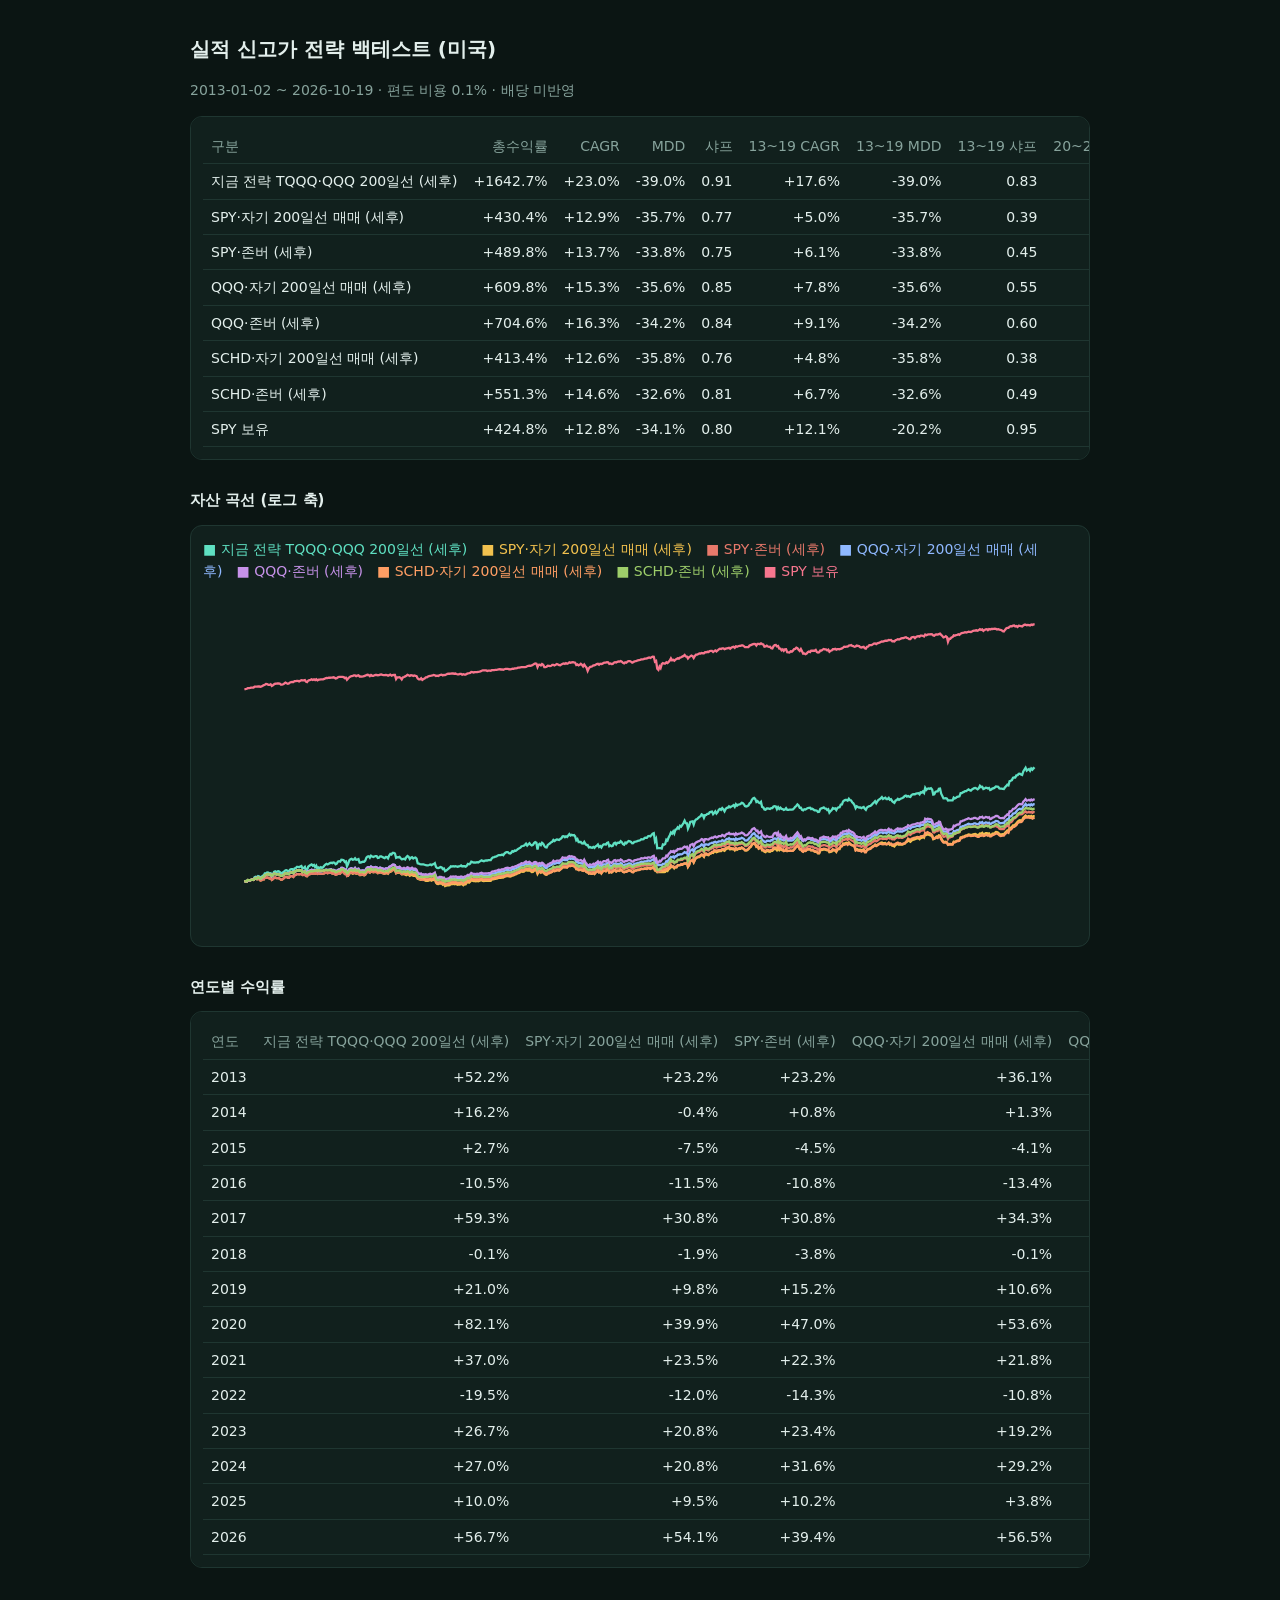
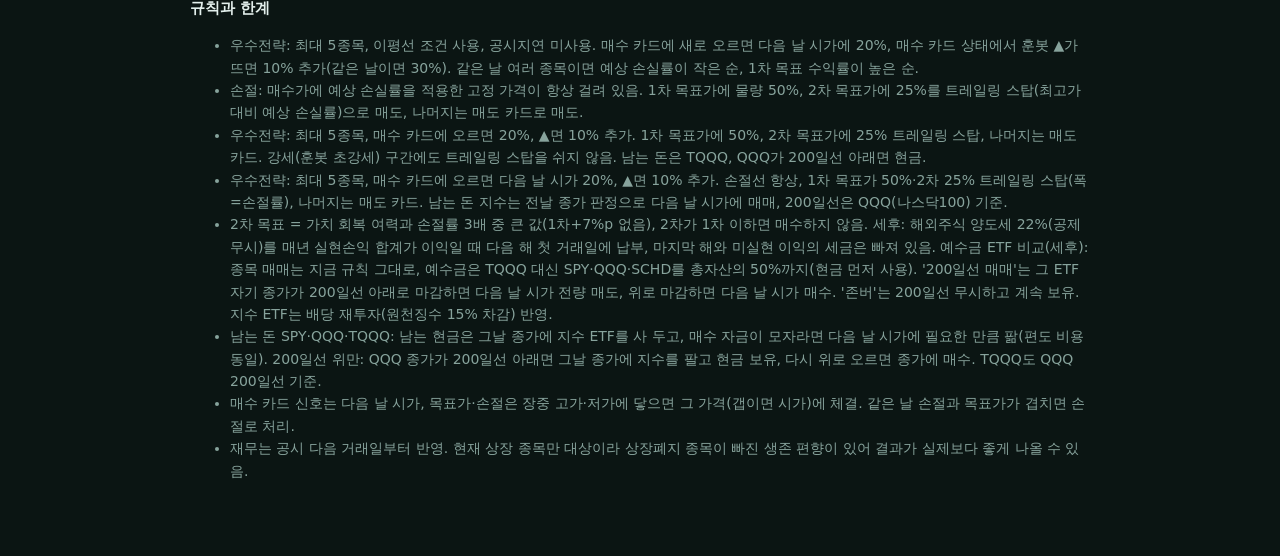
==== commit 9916d873: "backtest: 2026-10-20" ====
--- a/docs/backtest.html
+++ b/docs/backtest.html
@@ -8,16 +8,16 @@
 th:first-child,td:first-child{text-align:left} th{color:var(--sub);font-weight:500} .legend span{margin-right:14px}
 li{color:var(--sub)} svg{width:100%;height:auto}
 </style></head><body><div class="wrap">
-<h1>실적 신고가 전략 백테스트 (미국)</h1><p style="color:var(--sub)">2013-01-02 ~ 2026-10-16 · 편도 비용 0.1% · 배당 미반영</p>
-<div class="box"><table><tr><th>구분</th><th>총수익률</th><th>CAGR</th><th>MDD</th><th>샤프</th><th>13~19 CAGR</th><th>13~19 MDD</th><th>13~19 샤프</th><th>20~26 CAGR</th><th>20~26 MDD</th><th>20~26 샤프</th><th>거래</th><th>승률</th><th>평균 손익</th><th>평균 보유(거래일)</th><th>평균 투자 비중</th><th>낸 세금(시작자산=1)</th></tr><tr><td>지금 전략 (세후)</td><td>+1630.5%</td><td>+23.0%</td><td>-39.0%</td><td>0.91</td><td>+17.6%</td><td>-39.0%</td><td>0.83</td><td>+28.7%</td><td>-34.2%</td><td>0.98</td><td>330</td><td>37%</td><td>+2.1%</td><td>44</td><td>66%</td><td>2.70</td></tr><tr><td>저평가 조건 빼고 + 미너비니 추세 템플릿 (세후)</td><td>+278.4%</td><td>+10.1%</td><td>-42.5%</td><td>0.51</td><td>+11.6%</td><td>-39.4%</td><td>0.63</td><td>+8.6%</td><td>-42.5%</td><td>0.43</td><td>258</td><td>32%</td><td>-0.1%</td><td>55</td><td>69%</td><td>0.86</td></tr><tr><td>SPY 보유</td><td>+422.6%</td><td>+12.7%</td><td>-34.1%</td><td>0.80</td><td>+12.1%</td><td>-20.2%</td><td>0.95</td><td>+13.4%</td><td>-34.1%</td><td>0.73</td><td></td><td></td><td></td><td></td><td></td><td></td></tr></table></div>
-<h2>자산 곡선 (로그 축)</h2><div class="box"><div class="legend"><span style="color:#5fe0c2">■ 지금 전략 (세후)</span><span style="color:#f2c14e">■ 저평가 조건 빼고 + 미너비니 추세 템플릿 (세후)</span><span style="color:#e8796b">■ SPY 보유</span></div><svg viewBox="0 0 760 300"><polyline fill="none" stroke="#5fe0c2" stroke-width="2" points="36.0,263.2 37.0,262.6 38.0,263.0 39.0,261.7 40.0,261.8 41.0,261.8 42.0,261.5 42.9,261.2 43.9,261.2 44.9,259.2 45.9,258.8 46.9,259.3 47.9,258.1 48.9,258.6 49.9,259.4 50.9,259.0 51.9,257.9 52.9,257.5 53.9,255.8 54.8,255.6 55.8,255.0 56.8,255.1 57.8,256.0 58.8,255.7 59.8,258.2 60.8,256.6 61.8,254.5 62.8,254.0 63.8,254.9 64.8,254.1 65.8,253.9 66.7,254.6 67.7,255.4 68.7,255.4 69.7,254.8 70.7,253.9 71.7,253.1 72.7,253.0 73.7,253.9 74.7,253.8 75.7,252.5 76.7,252.1 77.7,252.0 78.7,253.4 79.6,251.5 80.6,251.2 81.6,250.1 82.6,250.0 83.6,250.5 84.6,249.8 85.6,249.3 86.6,251.4 87.6,251.0 88.6,250.0 89.6,252.7 90.6,253.1 91.5,249.9 92.5,249.1 93.5,248.4 94.5,247.8 95.5,249.0 96.5,248.4 97.5,250.3 98.5,248.9 99.5,251.5 100.5,250.6 101.5,251.1 102.5,250.3 103.5,251.0 104.4,250.4 105.4,249.1 106.4,248.0 107.4,247.4 108.4,247.9 109.4,247.4 110.4,246.8 111.4,246.4 112.4,246.8 113.4,246.1 114.4,246.4 115.4,247.8 116.3,247.3 117.3,245.5 118.3,245.1 119.3,245.4 120.3,243.7 121.3,243.8 122.3,244.1 123.3,245.8 124.3,245.2 125.3,249.6 126.3,247.3 127.3,244.3 128.2,243.4 129.2,243.0 130.2,243.8 131.2,243.5 132.2,242.5 133.2,243.8 134.2,243.6 135.2,243.2 136.2,246.3 137.2,246.3 138.2,245.8 139.2,245.4 140.2,245.5 141.1,244.5 142.1,241.9 143.1,240.9 144.1,240.7 145.1,242.0 146.1,240.3 147.1,241.0 148.1,241.4 149.1,240.9 150.1,240.6 151.1,240.6 152.1,242.2 153.0,242.0 154.0,240.7 155.0,240.8 156.0,241.4 157.0,241.9 158.0,242.4 159.0,241.4 160.0,241.5 161.0,242.5 162.0,240.2 163.0,238.7 164.0,239.2 165.0,237.8 165.9,237.8 166.9,238.2 167.9,242.1 168.9,241.5 169.9,241.7 170.9,241.3 171.9,242.5 172.9,243.3 173.9,243.2 174.9,242.8 175.9,243.4 176.9,241.6 177.8,240.5 178.8,241.2 179.8,243.1 180.8,241.9 181.8,241.5 182.8,242.6 183.8,242.0 184.8,241.8 185.8,242.8 186.8,246.9 187.8,247.1 188.8,247.6 189.7,247.8 190.7,247.9 191.7,247.9 192.7,248.2 193.7,248.6 194.7,248.7 195.7,248.7 196.7,248.4 197.7,248.0 198.7,248.5 199.7,247.9 200.7,247.6 201.7,246.8 202.6,250.0 203.6,251.0 204.6,251.1 205.6,250.7 206.6,250.2 207.6,250.5 208.6,252.0 209.6,251.5 210.6,253.8 211.6,253.3 212.6,252.5 213.6,251.7 214.5,250.8 215.5,249.5 216.5,249.8 217.5,249.4 218.5,249.8 219.5,249.5 220.5,249.7 221.5,250.0 222.5,249.6 223.5,249.4 224.5,248.8 225.5,249.7 226.4,249.5 227.4,249.4 228.4,249.9 229.4,249.0 230.4,247.5 231.4,247.8 232.4,247.1 233.4,245.4 234.4,245.9 235.4,246.3 236.4,246.1 237.4,246.2 238.4,245.9 239.3,246.1 240.3,245.6 241.3,244.8 242.3,244.3 243.3,244.8 244.3,245.0 245.3,244.5 246.3,244.3 247.3,244.5 248.3,244.2 249.3,244.1 250.3,244.1 251.2,242.4 252.2,241.6 253.2,241.5 254.2,241.0 255.2,240.8 256.2,240.2 257.2,239.7 258.2,239.7 259.2,239.7 260.2,239.2 261.2,239.8 262.2,238.3 263.2,237.5 264.1,237.1 265.1,237.0 266.1,238.0 267.1,238.2 268.1,237.6 269.1,236.2 270.1,236.6 271.1,235.7 272.1,235.9 273.1,235.1 274.1,234.2 275.1,233.7 276.0,233.1 277.0,231.8 278.0,231.6 279.0,231.3 280.0,230.6 281.0,229.6 282.0,231.2 283.0,230.2 284.0,229.2 285.0,230.4 286.0,231.1 287.0,230.7 287.9,229.1 288.9,228.3 289.9,228.8 290.9,234.8 291.9,230.4 292.9,229.7 293.9,230.8 294.9,228.8 295.9,229.6 296.9,231.5 297.9,232.8 298.9,232.9 299.9,230.7 300.8,229.9 301.8,229.2 302.8,228.3 303.8,227.9 304.8,226.4 305.8,227.2 306.8,226.3 307.8,225.9 308.8,226.0 309.8,226.3 310.8,225.4 311.8,224.7 312.7,223.1 313.7,223.0 314.7,223.9 315.7,223.2 316.7,223.8 317.7,222.3 318.7,221.2 319.7,222.4 320.7,221.7 321.7,222.2 322.7,222.0 323.7,223.1 324.7,226.5 325.6,225.5 326.6,228.2 327.6,228.1 328.6,228.1 329.6,229.4 330.6,229.6 331.6,228.1 332.6,229.8 333.6,230.8 334.6,230.7 335.6,232.9 336.6,232.5 337.5,233.1 338.5,233.1 339.5,232.5 340.5,233.2 341.5,231.9 342.5,231.4 343.5,230.3 344.5,232.6 345.5,231.8 346.5,232.9 347.5,231.1 348.5,230.1 349.4,230.1 350.4,230.4 351.4,228.9 352.4,228.5 353.4,231.8 354.4,231.1 355.4,231.9 356.4,231.4 357.4,229.2 358.4,228.7 359.4,230.3 360.4,228.9 361.4,228.7 362.3,228.8 363.3,227.4 364.3,228.3 365.3,229.9 366.3,230.5 367.3,228.7 368.3,229.3 369.3,228.0 370.3,227.2 371.3,227.5 372.3,228.1 373.3,229.3 374.2,229.3 375.2,227.9 376.2,227.7 377.2,227.5 378.2,227.0 379.2,226.9 380.2,226.6 381.2,225.6 382.2,225.8 383.2,225.5 384.2,224.4 385.2,224.4 386.1,224.4 387.1,223.1 388.1,222.8 389.1,223.3 390.1,222.0 391.1,220.8 392.1,220.3 393.1,227.4 394.1,225.4 395.1,233.6 396.1,233.4 397.1,233.4 398.1,233.4 399.0,233.8 400.0,230.2 401.0,230.5 402.0,229.9 403.0,226.1 404.0,226.9 405.0,224.0 406.0,222.1 407.0,219.7 408.0,220.7 409.0,218.8 410.0,220.5 410.9,217.3 411.9,216.8 412.9,215.2 413.9,216.2 414.9,213.8 415.9,214.6 416.9,213.1 417.9,211.3 418.9,209.3 419.9,211.4 420.9,211.5 421.9,216.2 422.9,213.8 423.8,210.4 424.8,210.0 425.8,209.8 426.8,212.8 427.8,209.5 428.8,208.3 429.8,207.9 430.8,206.9 431.8,206.0 432.8,205.3 433.8,203.8 434.8,204.3 435.7,206.8 436.7,204.4 437.7,204.2 438.7,203.3 439.7,203.3 440.7,201.9 441.7,201.6 442.7,201.3 443.7,203.5 444.7,202.4 445.7,201.1 446.7,202.9 447.6,201.8 448.6,199.7 449.6,199.0 450.6,199.6 451.6,198.2 452.6,199.4 453.6,201.0 454.6,199.0 455.6,197.9 456.6,197.7 457.6,196.6 458.6,197.6 459.6,196.9 460.5,196.2 461.5,195.5 462.5,197.1 463.5,194.7 464.5,196.0 465.5,195.1 466.5,194.9 467.5,194.6 468.5,193.4 469.5,193.8 470.5,194.7 471.5,196.4 472.4,196.9 473.4,196.6 474.4,195.8 475.4,194.0 476.4,193.3 477.4,190.8 478.4,189.6 479.4,189.1 480.4,190.3 481.4,192.6 482.4,191.9 483.4,193.4 484.4,193.7 485.3,192.7 486.3,197.1 487.3,197.7 488.3,199.4 489.3,199.5 490.3,198.5 491.3,198.6 492.3,198.7 493.3,198.9 494.3,198.1 495.3,198.1 496.3,196.8 497.2,196.4 498.2,196.7 499.2,199.1 500.2,197.4 501.2,198.9 502.2,197.8 503.2,198.9 504.2,199.0 505.2,199.7 506.2,199.4 507.2,198.2 508.2,199.7 509.1,199.7 510.1,199.6 511.1,199.4 512.1,199.6 513.1,199.4 514.1,198.3 515.1,197.0 516.1,196.1 517.1,194.9 518.1,195.8 519.1,198.0 520.1,197.8 521.1,199.6 522.0,200.2 523.0,199.1 524.0,199.5 525.0,198.6 526.0,198.1 527.0,198.1 528.0,198.0 529.0,199.1 530.0,198.8 531.0,199.4 532.0,200.2 533.0,200.2 533.9,200.4 534.9,201.6 535.9,201.4 536.9,198.9 537.9,198.5 538.9,198.0 539.9,197.6 540.9,198.6 541.9,198.6 542.9,199.9 543.9,199.2 544.9,202.2 545.9,200.9 546.8,200.0 547.8,198.2 548.8,198.8 549.8,198.6 550.8,200.0 551.8,198.2 552.8,197.5 553.8,197.4 554.8,195.1 555.8,195.0 556.8,193.6 557.8,193.0 558.7,192.5 559.7,192.3 560.7,193.1 561.7,191.4 562.7,192.6 563.7,192.8 564.7,194.3 565.7,195.2 566.7,196.9 567.7,199.7 568.7,197.8 569.7,198.7 570.6,199.0 571.6,199.1 572.6,200.0 573.6,199.5 574.6,198.9 575.6,200.6 576.6,201.4 577.6,199.0 578.6,198.4 579.6,197.7 580.6,197.5 581.6,196.7 582.6,195.5 583.5,194.4 584.5,193.3 585.5,194.9 586.5,193.3 587.5,191.4 588.5,190.8 589.5,190.0 590.5,189.5 591.5,190.8 592.5,190.0 593.5,189.4 594.5,190.4 595.4,189.8 596.4,188.7 597.4,190.1 598.4,189.8 599.4,191.6 600.4,192.4 601.4,192.7 602.4,190.6 603.4,189.8 604.4,188.6 605.4,189.1 606.4,188.4 607.3,187.9 608.3,187.4 609.3,186.9 610.3,185.6 611.3,185.3 612.3,186.6 613.3,186.2 614.3,186.6 615.3,186.8 616.3,185.1 617.3,184.6 618.3,184.5 619.3,184.4 620.2,183.8 621.2,183.4 622.2,183.6 623.2,184.3 624.2,182.5 625.2,182.6 626.2,182.1 627.2,182.4 628.2,178.7 629.2,180.1 630.2,179.0 631.2,178.7 632.1,178.9 633.1,178.5 634.1,180.5 635.1,185.4 636.1,185.2 637.1,183.5 638.1,183.0 639.1,182.7 640.1,180.2 641.1,180.2 642.1,185.5 643.1,187.8 644.1,189.7 645.0,189.7 646.0,189.5 647.0,190.0 648.0,191.7 649.0,191.5 650.0,191.4 651.0,191.5 652.0,191.5 653.0,189.0 654.0,189.7 655.0,189.1 656.0,188.3 656.9,188.0 657.9,187.9 658.9,185.1 659.9,185.2 660.9,184.3 661.9,184.0 662.9,183.3 663.9,183.2 664.9,182.4 665.9,181.7 666.9,182.4 667.9,182.8 668.8,181.8 669.8,181.2 670.8,180.7 671.8,180.6 672.8,181.0 673.8,181.7 674.8,180.8 675.8,178.7 676.8,179.8 677.8,179.4 678.8,181.5 679.8,181.1 680.8,180.3 681.7,180.4 682.7,181.0 683.7,180.5 684.7,181.9 685.7,181.6 686.7,180.5 687.7,180.5 688.7,179.7 689.7,179.0 690.7,179.1 691.7,179.3 692.7,180.6 693.6,180.8 694.6,180.8 695.6,181.0 696.6,181.2 697.6,179.6 698.6,178.7 699.6,177.4 700.6,177.8 701.6,174.2 702.6,173.9 703.6,173.2 704.6,171.2 705.6,170.9 706.5,171.0 707.5,169.1 708.5,169.0 709.5,167.8 710.5,167.6 711.5,168.5 712.5,168.8 713.5,165.7 714.5,163.9 715.5,162.4 716.5,164.9 717.5,164.1 718.4,163.6 719.4,165.1 720.4,163.1 721.4,164.1 722.4,162.6 723.4,163.4"/><polyline fill="none" stroke="#f2c14e" stroke-width="2" points="36.0,263.2 37.0,263.5 38.0,263.4 39.0,263.6 40.0,263.4 41.0,263.2 42.0,262.7 42.9,263.3 43.9,263.2 44.9,262.1 45.9,262.2 46.9,262.1 47.9,262.2 48.9,262.4 49.9,262.2 50.9,262.1 51.9,261.0 52.9,259.3 53.9,258.7 54.8,257.8 55.8,258.1 56.8,258.8 57.8,259.1 58.8,258.5 59.8,261.0 60.8,259.8 61.8,258.4 62.8,256.8 63.8,257.7 64.8,256.6 65.8,256.1 66.7,255.8 67.7,257.0 68.7,257.0 69.7,255.9 70.7,255.0 71.7,253.8 72.7,253.8 73.7,254.2 74.7,254.4 75.7,252.6 76.7,251.4 77.7,251.1 78.7,252.2 79.6,250.3 80.6,250.5 81.6,248.8 82.6,248.5 83.6,249.5 84.6,248.0 85.6,247.3 86.6,247.3 87.6,246.6 88.6,245.5 89.6,247.1 90.6,248.3 91.5,245.5 92.5,244.9 93.5,244.4 94.5,243.3 95.5,244.1 96.5,244.2 97.5,245.5 98.5,244.8 99.5,246.0 100.5,245.8 101.5,246.0 102.5,246.5 103.5,247.2 104.4,247.8 105.4,248.2 106.4,247.1 107.4,246.0 108.4,246.1 109.4,245.3 110.4,244.6 111.4,244.7 112.4,245.2 113.4,244.5 114.4,243.8 115.4,245.4 116.3,245.6 117.3,243.7 118.3,243.9 119.3,243.0 120.3,244.0 121.3,244.6 122.3,244.9 123.3,245.8 124.3,244.7 125.3,247.2 126.3,243.9 127.3,242.7 128.2,242.3 129.2,240.8 130.2,241.1 131.2,240.5 132.2,240.9 133.2,241.8 134.2,241.3 135.2,241.0 136.2,243.9 137.2,242.7 138.2,242.1 139.2,242.0 140.2,242.4 141.1,242.5 142.1,241.3 143.1,241.4 144.1,241.2 145.1,243.2 146.1,241.3 147.1,242.7 148.1,243.1 149.1,242.1 150.1,241.7 151.1,240.7 152.1,243.4 153.0,243.1 154.0,243.5 155.0,242.9 156.0,242.5 157.0,242.8 158.0,243.3 159.0,242.7 160.0,242.6 161.0,244.7 162.0,244.7 163.0,244.2 164.0,245.0 165.0,245.1 165.9,244.1 166.9,244.4 167.9,248.5 168.9,248.4 169.9,247.6 170.9,247.0 171.9,247.7 172.9,249.2 173.9,247.3 174.9,247.2 175.9,248.9 176.9,249.0 177.8,249.0 178.8,249.1 179.8,249.2 180.8,249.0 181.8,248.0 182.8,248.7 183.8,249.5 184.8,250.4 185.8,250.5 186.8,254.4 187.8,254.9 188.8,255.1 189.7,254.5 190.7,255.8 191.7,255.1 192.7,254.3 193.7,254.6 194.7,254.8 195.7,254.6 196.7,254.5 197.7,253.9 198.7,254.7 199.7,254.8 200.7,255.2 201.7,255.6 202.6,254.9 203.6,253.6 204.6,254.4 205.6,254.0 206.6,253.5 207.6,252.8 208.6,253.3 209.6,253.0 210.6,251.8 211.6,251.9 212.6,251.4 213.6,251.1 214.5,251.1 215.5,251.4 216.5,251.3 217.5,251.8 218.5,251.9 219.5,251.5 220.5,252.0 221.5,252.2 222.5,251.8 223.5,251.7 224.5,251.7 225.5,252.4 226.4,252.8 227.4,255.2 228.4,255.9 229.4,255.0 230.4,254.2 231.4,252.3 232.4,252.1 233.4,251.3 234.4,250.8 235.4,250.7 236.4,251.3 237.4,251.8 238.4,252.3 239.3,251.1 240.3,250.8 241.3,250.4 242.3,250.6 243.3,249.5 244.3,249.3 245.3,249.0 246.3,249.0 247.3,250.3 248.3,250.0 249.3,250.5 250.3,250.1 251.2,249.1 252.2,249.1 253.2,249.6 254.2,249.5 255.2,249.5 256.2,249.4 257.2,248.8 258.2,248.8 259.2,248.6 260.2,248.1 261.2,249.1 262.2,248.7 263.2,248.0 264.1,248.0 265.1,247.8 266.1,248.5 267.1,248.4 268.1,248.1 269.1,247.2 270.1,247.9 271.1,247.3 272.1,246.8 273.1,246.2 274.1,245.2 275.1,246.3 276.0,246.0 277.0,245.1 278.0,244.5 279.0,244.8 280.0,244.1 281.0,243.1 282.0,243.7 283.0,242.8 284.0,241.3 285.0,242.2 286.0,241.8 287.0,240.5 287.9,239.3 288.9,238.6 289.9,239.0 290.9,244.5 291.9,239.8 292.9,239.8 293.9,240.9 294.9,238.3 295.9,238.8 296.9,242.7 297.9,243.2 298.9,242.8 299.9,241.1 300.8,241.1 301.8,238.4 302.8,237.0 303.8,235.5 304.8,234.1 305.8,235.6 306.8,233.3 307.8,232.7 308.8,232.8 309.8,234.3 310.8,234.9 311.8,232.9 312.7,231.7 313.7,230.8 314.7,233.4 315.7,231.5 316.7,233.7 317.7,233.0 318.7,231.6 319.7,232.5 320.7,232.5 321.7,233.3 322.7,233.6 323.7,234.6 324.7,236.7 325.6,234.8 326.6,235.8 327.6,236.8 328.6,235.3 329.6,237.3 330.6,237.6 331.6,236.4 332.6,238.2 333.6,240.0 334.6,240.2 335.6,242.0 336.6,241.7 337.5,242.4 338.5,242.7 339.5,243.0 340.5,243.4 341.5,242.2 342.5,241.7 343.5,241.8 344.5,242.5 345.5,241.7 346.5,242.2 347.5,241.2 348.5,241.3 349.4,241.8 350.4,242.2 351.4,241.7 352.4,241.2 353.4,241.8 354.4,241.2 355.4,240.8 356.4,241.0 357.4,240.2 358.4,240.1 359.4,240.0 360.4,239.4 361.4,238.9 362.3,239.5 363.3,239.1 364.3,239.5 365.3,240.0 366.3,240.2 367.3,239.2 368.3,239.7 369.3,238.7 370.3,239.3 371.3,238.8 372.3,239.0 373.3,239.8 374.2,239.5 375.2,238.8 376.2,238.9 377.2,238.2 378.2,238.4 379.2,237.9 380.2,237.8 381.2,237.3 382.2,237.1 383.2,237.0 384.2,236.4 385.2,236.8 386.1,237.1 387.1,236.7 388.1,235.9 389.1,234.6 390.1,234.0 391.1,233.6 392.1,233.0 393.1,237.7 394.1,235.5 395.1,244.2 396.1,244.1 397.1,244.1 398.1,244.1 399.0,244.5 400.0,240.9 401.0,242.5 402.0,242.1 403.0,239.6 404.0,239.2 405.0,239.7 406.0,238.3 407.0,238.3 408.0,240.1 409.0,238.8 410.0,239.3 410.9,237.6 411.9,237.5 412.9,236.8 413.9,237.7 414.9,236.2 415.9,236.9 416.9,235.1 417.9,234.9 418.9,233.7 419.9,236.7 420.9,237.2 421.9,240.2 422.9,237.0 423.8,236.4 424.8,234.1 425.8,235.5 426.8,238.4 427.8,235.7 428.8,235.9 429.8,234.0 430.8,231.8 431.8,230.5 432.8,230.4 433.8,228.8 434.8,229.4 435.7,230.6 436.7,229.9 437.7,229.9 438.7,227.9 439.7,228.1 440.7,228.1 441.7,227.7 442.7,230.4 443.7,232.9 444.7,232.7 445.7,230.3 446.7,233.1 447.6,231.5 448.6,228.7 449.6,227.5 450.6,228.5 451.6,227.4 452.6,228.9 453.6,231.4 454.6,229.7 455.6,228.8 456.6,228.6 457.6,228.0 458.6,228.7 459.6,226.8 460.5,226.8 461.5,226.5 462.5,228.6 463.5,225.8 464.5,226.3 465.5,225.1 466.5,224.9 467.5,224.3 468.5,222.8 469.5,222.4 470.5,223.6 471.5,225.3 472.4,226.1 473.4,227.0 474.4,226.8 475.4,223.4 476.4,222.7 477.4,221.0 478.4,219.8 479.4,219.6 480.4,219.3 481.4,222.3 482.4,220.8 483.4,221.3 484.4,220.3 485.3,219.0 486.3,222.3 487.3,223.4 488.3,227.0 489.3,227.4 490.3,227.8 491.3,227.2 492.3,228.1 493.3,227.5 494.3,227.6 495.3,227.7 496.3,225.9 497.2,226.0 498.2,226.6 499.2,228.7 500.2,228.5 501.2,229.9 502.2,228.6 503.2,228.8 504.2,229.2 505.2,229.9 506.2,228.8 507.2,229.3 508.2,231.7 509.1,231.9 510.1,232.3 511.1,231.5 512.1,232.6 513.1,232.9 514.1,232.0 515.1,233.1 516.1,232.4 517.1,232.1 518.1,233.1 519.1,233.7 520.1,233.2 521.1,233.6 522.0,235.2 523.0,234.6 524.0,235.5 525.0,235.1 526.0,233.8 527.0,233.2 528.0,232.7 529.0,234.0 530.0,234.7 531.0,235.0 532.0,235.3 533.0,235.7 533.9,235.7 534.9,235.8 535.9,235.7 536.9,234.3 537.9,234.6 538.9,235.1 539.9,234.5 540.9,235.1 541.9,234.6 542.9,235.3 543.9,234.5 544.9,237.4 545.9,237.0 546.8,235.2 547.8,235.4 548.8,235.4 549.8,234.8 550.8,235.7 551.8,235.7 552.8,235.2 553.8,234.9 554.8,233.4 555.8,233.7 556.8,232.3 557.8,231.7 558.7,231.0 559.7,230.8 560.7,231.3 561.7,230.3 562.7,230.3 563.7,230.6 564.7,230.9 565.7,230.8 566.7,231.1 567.7,230.5 568.7,229.5 569.7,229.8 570.6,229.9 571.6,230.4 572.6,230.8 573.6,230.1 574.6,229.9 575.6,231.3 576.6,232.4 577.6,230.8 578.6,229.5 579.6,229.7 580.6,229.3 581.6,228.2 582.6,227.1 583.5,227.4 584.5,227.1 585.5,232.2 586.5,230.5 587.5,229.9 588.5,229.5 589.5,229.1 590.5,228.0 591.5,227.5 592.5,228.4 593.5,228.1 594.5,228.4 595.4,227.6 596.4,227.3 597.4,227.8 598.4,228.4 599.4,229.1 600.4,228.5 601.4,229.7 602.4,228.6 603.4,228.5 604.4,227.7 605.4,228.3 606.4,227.9 607.3,227.5 608.3,226.6 609.3,226.5 610.3,225.2 611.3,224.2 612.3,225.9 613.3,226.5 614.3,228.5 615.3,228.0 616.3,225.8 617.3,225.3 618.3,225.6 619.3,227.2 620.2,225.7 621.2,225.2 622.2,224.9 623.2,225.8 624.2,224.7 625.2,225.2 626.2,225.0 627.2,225.4 628.2,222.2 629.2,223.4 630.2,222.5 631.2,222.8 632.1,223.3 633.1,223.1 634.1,224.7 635.1,227.5 636.1,228.3 637.1,226.5 638.1,226.7 639.1,226.1 640.1,226.6 641.1,225.5 642.1,228.4 643.1,230.1 644.1,231.4 645.0,231.7 646.0,230.8 647.0,230.9 648.0,233.2 649.0,230.8 650.0,230.8 651.0,230.4 652.0,229.5 653.0,228.0 654.0,228.5 655.0,227.8 656.0,227.2 656.9,225.8 657.9,227.1 658.9,225.1 659.9,226.1 660.9,226.3 661.9,226.2 662.9,226.5 663.9,226.9 664.9,225.6 665.9,225.4 666.9,225.4 667.9,225.4 668.8,225.3 669.8,224.7 670.8,223.6 671.8,223.6 672.8,224.3 673.8,224.8 674.8,224.2 675.8,223.5 676.8,223.6 677.8,222.5 678.8,224.6 679.8,223.3 680.8,222.5 681.7,221.9 682.7,222.9 683.7,220.9 684.7,222.3 685.7,221.6 686.7,221.3 687.7,221.1 688.7,220.4 689.7,220.9 690.7,222.1 691.7,222.4 692.7,221.5 693.6,222.4 694.6,222.8 695.6,223.7 696.6,223.8 697.6,222.9 698.6,220.5 699.6,219.3 700.6,218.9 701.6,216.0 702.6,215.4 703.6,215.4 704.6,213.6 705.6,213.2 706.5,213.6 707.5,212.5 708.5,214.4 709.5,212.9 710.5,214.0 711.5,215.0 712.5,214.9 713.5,214.7 714.5,214.0 715.5,213.5 716.5,214.4 717.5,214.8 718.4,215.6 719.4,215.8 720.4,216.0 721.4,216.7 722.4,216.9 723.4,216.9"/><polyline fill="none" stroke="#e8796b" stroke-width="2" points="36.0,93.1 37.0,93.2 38.0,92.9 39.0,92.3 40.0,92.3 41.0,92.0 42.0,91.7 42.9,91.8 43.9,91.7 44.9,91.0 45.9,90.9 46.9,91.0 47.9,90.9 48.9,90.8 49.9,91.1 50.9,90.8 51.9,90.2 52.9,89.6 53.9,89.3 54.8,88.6 55.8,88.7 56.8,89.3 57.8,89.4 58.8,88.8 59.8,90.3 60.8,89.8 61.8,88.9 62.8,88.4 63.8,88.2 64.8,88.2 65.8,88.1 66.7,88.2 67.7,89.0 68.7,89.2 69.7,88.8 70.7,88.2 71.7,87.4 72.7,88.0 73.7,88.4 74.7,88.1 75.7,87.3 76.7,86.9 77.7,86.8 78.7,87.0 79.6,86.1 80.6,86.0 81.6,85.8 82.6,85.8 83.6,86.4 84.6,85.7 85.6,85.3 86.6,85.3 87.6,85.3 88.6,85.2 89.6,86.5 90.6,86.9 91.5,85.6 92.5,85.2 93.5,84.9 94.5,84.5 95.5,85.0 96.5,84.6 97.5,85.1 98.5,84.4 99.5,85.4 100.5,84.8 101.5,84.8 102.5,84.5 103.5,84.5 104.4,84.5 105.4,84.1 106.4,83.6 107.4,83.2 108.4,83.4 109.4,83.1 110.4,83.1 111.4,83.0 112.4,82.9 113.4,82.7 114.4,82.9 115.4,83.8 116.3,83.5 117.3,82.7 118.3,82.3 119.3,82.3 120.3,82.4 121.3,82.3 122.3,82.5 123.3,83.4 124.3,83.0 125.3,84.8 126.3,83.7 127.3,82.7 128.2,82.0 129.2,81.7 130.2,81.5 131.2,81.1 132.2,81.1 133.2,81.7 134.2,81.3 135.2,81.0 136.2,82.1 137.2,81.9 138.2,82.0 139.2,81.9 140.2,81.6 141.1,81.3 142.1,80.7 143.1,80.5 144.1,80.7 145.1,81.6 146.1,80.7 147.1,81.4 148.1,81.4 149.1,80.9 150.1,80.7 151.1,80.5 152.1,81.0 153.0,80.9 154.0,80.4 155.0,80.2 156.0,80.5 157.0,80.8 158.0,80.7 159.0,80.6 160.0,80.8 161.0,81.3 162.0,80.8 163.0,80.3 164.0,81.3 165.0,80.8 165.9,80.6 166.9,80.6 167.9,84.2 168.9,82.8 169.9,82.8 170.9,82.7 171.9,83.5 172.9,84.5 173.9,82.8 174.9,82.4 175.9,81.9 176.9,81.3 177.8,80.6 178.8,81.0 179.8,81.5 180.8,80.8 181.8,81.0 182.8,81.5 183.8,81.1 184.8,81.4 185.8,81.7 186.8,83.8 187.8,84.5 188.8,84.6 189.7,83.5 190.7,85.0 191.7,84.2 192.7,83.7 193.7,82.7 194.7,82.7 195.7,82.0 196.7,81.6 197.7,81.4 198.7,81.3 199.7,81.1 200.7,80.7 201.7,80.8 202.6,81.6 203.6,81.3 204.6,81.6 205.6,80.8 206.6,80.6 207.6,80.4 208.6,81.0 209.6,80.6 210.6,80.8 211.6,80.3 212.6,79.8 213.6,79.6 214.5,79.6 215.5,79.4 216.5,79.4 217.5,79.4 218.5,79.6 219.5,79.4 220.5,79.7 221.5,80.2 222.5,80.0 223.5,79.8 224.5,79.7 225.5,80.3 226.4,79.9 227.4,80.3 228.4,80.2 229.4,79.7 230.4,79.1 231.4,79.0 232.4,78.9 233.4,78.0 234.4,78.2 235.4,78.5 236.4,78.2 237.4,78.1 238.4,78.1 239.3,77.8 240.3,77.7 241.3,77.4 242.3,76.9 243.3,76.6 244.3,76.5 245.3,76.5 246.3,76.6 247.3,77.1 248.3,76.8 249.3,76.8 250.3,77.1 251.2,76.4 252.2,76.3 253.2,76.3 254.2,76.2 255.2,76.2 256.2,76.0 257.2,75.7 258.2,75.6 259.2,75.8 260.2,75.7 261.2,76.1 262.2,75.6 263.2,75.2 264.1,75.2 265.1,75.2 266.1,75.6 267.1,75.7 268.1,75.6 269.1,75.1 270.1,75.3 271.1,74.9 272.1,74.9 273.1,74.6 274.1,74.2 275.1,74.1 276.0,73.8 277.0,73.7 278.0,73.6 279.0,73.7 280.0,73.7 281.0,73.4 282.0,72.9 283.0,72.6 284.0,72.4 285.0,72.5 286.0,72.1 287.0,71.6 287.9,71.0 288.9,70.5 289.9,70.7 290.9,73.8 291.9,71.8 292.9,71.6 293.9,72.3 294.9,71.1 295.9,71.6 296.9,73.7 297.9,73.8 298.9,73.3 299.9,72.5 300.8,72.6 301.8,72.9 302.8,72.5 303.8,71.8 304.8,71.7 305.8,72.3 306.8,71.5 307.8,71.0 308.8,71.5 309.8,72.0 310.8,72.0 311.8,71.3 312.7,70.8 313.7,70.4 314.7,70.8 315.7,70.3 316.7,70.7 317.7,70.2 318.7,69.5 319.7,69.9 320.7,69.6 321.7,69.3 322.7,69.6 323.7,69.8 324.7,71.9 325.6,71.4 326.6,72.1 327.6,71.7 328.6,70.9 329.6,71.8 330.6,73.0 331.6,71.4 332.6,72.9 333.6,74.1 334.6,77.0 335.6,74.8 336.6,73.7 337.5,73.3 338.5,73.0 339.5,72.2 340.5,72.1 341.5,71.6 342.5,71.0 343.5,70.9 344.5,71.6 345.5,70.8 346.5,71.0 347.5,70.6 348.5,69.9 349.4,69.7 350.4,69.7 351.4,69.3 352.4,69.4 353.4,70.8 354.4,70.4 355.4,70.9 356.4,70.9 357.4,69.8 358.4,69.4 359.4,69.6 360.4,69.0 361.4,68.7 362.3,68.8 363.3,68.4 364.3,68.9 365.3,70.0 366.3,70.4 367.3,69.4 368.3,69.8 369.3,68.8 370.3,68.4 371.3,68.4 372.3,68.9 373.3,69.7 374.2,69.3 375.2,68.6 376.2,68.5 377.2,68.2 378.2,67.6 379.2,67.5 380.2,67.4 381.2,67.0 382.2,66.9 383.2,66.6 384.2,66.3 385.2,66.2 386.1,66.1 387.1,65.6 388.1,65.2 389.1,65.7 390.1,65.0 391.1,64.6 392.1,64.6 393.1,68.8 394.1,68.3 395.1,75.0 396.1,76.1 397.1,73.3 398.1,74.5 399.0,71.1 400.0,70.1 401.0,70.6 402.0,70.6 403.0,69.4 404.0,70.2 405.0,69.1 406.0,67.9 407.0,66.0 408.0,67.8 409.0,67.4 410.0,68.1 410.9,67.0 411.9,66.5 412.9,65.8 413.9,66.2 414.9,65.3 415.9,65.0 416.9,64.4 417.9,63.9 418.9,63.0 419.9,64.3 420.9,64.4 421.9,66.1 422.9,64.8 423.8,64.2 424.8,63.5 425.8,64.0 426.8,65.7 427.8,63.9 428.8,62.7 429.8,62.7 430.8,62.1 431.8,61.7 432.8,61.7 433.8,61.2 434.8,61.5 435.7,61.5 436.7,60.6 437.7,60.6 438.7,60.2 439.7,60.4 440.7,59.6 441.7,59.4 442.7,59.5 443.7,60.4 444.7,59.6 445.7,59.0 446.7,59.8 447.6,59.1 448.6,58.0 449.6,57.4 450.6,57.7 451.6,57.1 452.6,57.2 453.6,57.9 454.6,57.5 455.6,57.1 456.6,56.9 457.6,56.7 458.6,57.5 459.6,56.5 460.5,56.0 461.5,55.7 462.5,56.7 463.5,55.4 464.5,55.7 465.5,55.3 466.5,55.0 467.5,54.9 468.5,54.6 469.5,54.6 470.5,55.2 471.5,56.0 472.4,56.0 473.4,56.0 474.4,56.0 475.4,54.7 476.4,54.3 477.4,53.8 478.4,53.4 479.4,53.3 480.4,53.4 481.4,54.7 482.4,53.3 483.4,53.2 484.4,53.4 485.3,52.8 486.3,53.4 487.3,53.6 488.3,55.7 489.3,55.3 490.3,54.8 491.3,55.5 492.3,55.9 493.3,55.8 494.3,57.1 495.3,57.3 496.3,55.2 497.2,54.3 498.2,54.2 499.2,55.5 500.2,55.1 501.2,57.4 502.2,57.4 503.2,58.8 504.2,58.0 505.2,59.3 506.2,57.9 507.2,57.8 508.2,60.6 509.1,60.7 510.1,60.7 511.1,59.7 512.1,60.0 513.1,59.2 514.1,57.7 515.1,57.6 516.1,56.5 517.1,56.9 518.1,58.3 519.1,59.4 520.1,57.8 521.1,59.7 522.0,61.9 523.0,61.7 524.0,62.3 525.0,61.7 526.0,60.6 527.0,59.9 528.0,60.5 529.0,59.2 530.0,59.2 531.0,59.2 532.0,59.3 533.0,58.6 533.9,60.4 534.9,60.8 535.9,60.6 536.9,59.0 537.9,59.1 538.9,58.3 539.9,57.7 540.9,58.1 541.9,58.1 542.9,58.9 543.9,58.4 544.9,60.0 545.9,59.3 546.8,59.0 547.8,57.8 548.8,57.9 549.8,57.6 550.8,58.2 551.8,57.8 552.8,57.8 553.8,57.9 554.8,57.6 555.8,57.3 556.8,56.6 557.8,55.7 558.7,55.8 559.7,55.6 560.7,55.6 561.7,54.8 562.7,54.6 563.7,54.2 564.7,55.0 565.7,55.1 566.7,55.8 567.7,55.5 568.7,54.6 569.7,54.8 570.6,55.2 571.6,56.1 572.6,56.5 573.6,56.1 574.6,55.8 575.6,57.0 576.6,57.4 577.6,55.8 578.6,55.5 579.6,54.4 580.6,54.4 581.6,54.2 582.6,53.7 583.5,52.9 584.5,52.8 585.5,53.4 586.5,52.8 587.5,52.4 588.5,52.0 589.5,51.5 590.5,51.1 591.5,51.2 592.5,50.7 593.5,50.3 594.5,50.4 595.4,50.3 596.4,49.8 597.4,49.9 598.4,49.8 599.4,50.9 600.4,50.7 601.4,51.0 602.4,50.0 603.4,49.6 604.4,49.1 605.4,49.4 606.4,48.8 607.3,48.4 608.3,48.1 609.3,48.1 610.3,47.6 611.3,47.3 612.3,47.9 613.3,48.2 614.3,49.0 615.3,49.0 616.3,47.6 617.3,47.1 618.3,47.0 619.3,48.1 620.2,47.1 621.2,46.7 622.2,46.4 623.2,46.8 624.2,45.8 625.2,45.9 626.2,46.0 627.2,46.7 628.2,45.0 629.2,45.6 630.2,45.1 631.2,44.7 632.1,44.8 633.1,44.7 634.1,44.8 635.1,45.8 636.1,46.0 637.1,45.0 638.1,44.9 639.1,45.0 640.1,44.6 641.1,44.3 642.1,45.2 643.1,46.3 644.1,47.5 645.0,47.2 646.0,46.3 647.0,47.2 648.0,51.4 649.0,48.7 650.0,48.8 651.0,47.6 652.0,47.2 653.0,45.6 654.0,45.9 655.0,45.5 656.0,45.3 656.9,44.7 657.9,45.2 658.9,44.1 659.9,43.8 660.9,43.5 661.9,43.3 662.9,42.9 663.9,43.2 664.9,42.9 665.9,42.5 666.9,42.6 667.9,42.7 668.8,42.2 669.8,41.7 670.8,41.5 671.8,41.3 672.8,41.2 673.8,41.5 674.8,41.1 675.8,40.3 676.8,40.9 677.8,40.5 678.8,41.7 679.8,40.9 680.8,40.4 681.7,40.3 682.7,41.1 683.7,40.1 684.7,40.5 685.7,39.9 686.7,40.1 687.7,40.0 688.7,39.9 689.7,39.9 690.7,40.5 691.7,40.3 692.7,40.6 693.6,40.8 694.6,41.1 695.6,42.0 696.6,42.2 697.6,40.8 698.6,39.7 699.6,39.1 700.6,39.1 701.6,38.0 702.6,37.6 703.6,37.7 704.6,37.1 705.6,37.0 706.5,37.9 707.5,37.4 708.5,38.3 709.5,37.2 710.5,37.3 711.5,37.7 712.5,37.8 713.5,37.0 714.5,36.3 715.5,36.3 716.5,36.7 717.5,36.5 718.4,36.6 719.4,37.0 720.4,36.3 721.4,36.7 722.4,36.0 723.4,36.0"/></svg></div>
-<h2>연도별 수익률</h2><div class="box"><table><tr><th>연도</th><th>지금 전략 (세후)</th><th>저평가 조건 빼고 + 미너비니 추세 템플릿 (세후)</th><th>SPY 보유</th></tr><tr><td>2013</td><td>+52.2%</td><td>+61.6%</td><td>+26.4%</td></tr><tr><td>2014</td><td>+16.2%</td><td>+16.4%</td><td>+11.3%</td></tr><tr><td>2015</td><td>+2.7%</td><td>-23.0%</td><td>-0.8%</td></tr><tr><td>2016</td><td>-10.5%</td><td>-2.0%</td><td>+9.6%</td></tr><tr><td>2017</td><td>+59.3%</td><td>+28.8%</td><td>+19.4%</td></tr><tr><td>2018</td><td>-0.1%</td><td>+8.5%</td><td>-6.3%</td></tr><tr><td>2019</td><td>+21.0%</td><td>+9.4%</td><td>+28.8%</td></tr><tr><td>2020</td><td>+82.1%</td><td>+27.6%</td><td>+16.2%</td></tr><tr><td>2021</td><td>+37.0%</td><td>+30.8%</td><td>+27.0%</td></tr><tr><td>2022</td><td>-19.5%</td><td>-38.4%</td><td>-19.5%</td></tr><tr><td>2023</td><td>+22.1%</td><td>+28.4%</td><td>+24.3%</td></tr><tr><td>2024</td><td>+37.7%</td><td>+1.7%</td><td>+23.3%</td></tr><tr><td>2025</td><td>+4.9%</td><td>+14.9%</td><td>+16.4%</td></tr><tr><td>2026</td><td>+56.1%</td><td>+13.0%</td><td>+11.9%</td></tr></table></div>
+<h1>실적 신고가 전략 백테스트 (미국)</h1><p style="color:var(--sub)">2013-01-02 ~ 2026-10-19 · 편도 비용 0.1% · 배당 미반영</p>
+<div class="box"><table><tr><th>구분</th><th>총수익률</th><th>CAGR</th><th>MDD</th><th>샤프</th><th>13~19 CAGR</th><th>13~19 MDD</th><th>13~19 샤프</th><th>20~26 CAGR</th><th>20~26 MDD</th><th>20~26 샤프</th><th>거래</th><th>승률</th><th>평균 손익</th><th>평균 보유(거래일)</th><th>평균 투자 비중</th><th>낸 세금(시작자산=1)</th></tr><tr><td>지금 전략 TQQQ·QQQ 200일선 (세후)</td><td>+1642.7%</td><td>+23.0%</td><td>-39.0%</td><td>0.91</td><td>+17.6%</td><td>-39.0%</td><td>0.83</td><td>+28.8%</td><td>-33.4%</td><td>0.99</td><td>331</td><td>37%</td><td>+2.1%</td><td>43</td><td>66%</td><td>2.68</td></tr><tr><td>SPY·자기 200일선 매매 (세후)</td><td>+430.4%</td><td>+12.9%</td><td>-35.7%</td><td>0.77</td><td>+5.0%</td><td>-35.7%</td><td>0.39</td><td>+21.6%</td><td>-24.7%</td><td>1.07</td><td>334</td><td>37%</td><td>+1.9%</td><td>43</td><td>68%</td><td>0.67</td></tr><tr><td>SPY·존버 (세후)</td><td>+489.8%</td><td>+13.7%</td><td>-33.8%</td><td>0.75</td><td>+6.1%</td><td>-33.8%</td><td>0.45</td><td>+22.1%</td><td>-29.3%</td><td>0.99</td><td>336</td><td>37%</td><td>+2.0%</td><td>43</td><td>67%</td><td>0.85</td></tr><tr><td>QQQ·자기 200일선 매매 (세후)</td><td>+609.8%</td><td>+15.3%</td><td>-35.6%</td><td>0.85</td><td>+7.8%</td><td>-35.6%</td><td>0.55</td><td>+23.5%</td><td>-29.4%</td><td>1.11</td><td>329</td><td>37%</td><td>+2.1%</td><td>44</td><td>68%</td><td>0.96</td></tr><tr><td>QQQ·존버 (세후)</td><td>+704.6%</td><td>+16.3%</td><td>-34.2%</td><td>0.84</td><td>+9.1%</td><td>-34.2%</td><td>0.60</td><td>+24.3%</td><td>-30.2%</td><td>1.05</td><td>329</td><td>37%</td><td>+2.1%</td><td>44</td><td>68%</td><td>1.16</td></tr><tr><td>SCHD·자기 200일선 매매 (세후)</td><td>+413.4%</td><td>+12.6%</td><td>-35.8%</td><td>0.76</td><td>+4.8%</td><td>-35.8%</td><td>0.38</td><td>+21.2%</td><td>-29.0%</td><td>1.07</td><td>329</td><td>37%</td><td>+2.1%</td><td>44</td><td>68%</td><td>0.65</td></tr><tr><td>SCHD·존버 (세후)</td><td>+551.3%</td><td>+14.6%</td><td>-32.6%</td><td>0.81</td><td>+6.7%</td><td>-32.6%</td><td>0.49</td><td>+23.2%</td><td>-29.0%</td><td>1.06</td><td>329</td><td>37%</td><td>+2.1%</td><td>44</td><td>68%</td><td>0.86</td></tr><tr><td>SPY 보유</td><td>+424.8%</td><td>+12.8%</td><td>-34.1%</td><td>0.80</td><td>+12.1%</td><td>-20.2%</td><td>0.95</td><td>+13.5%</td><td>-34.1%</td><td>0.73</td><td></td><td></td><td></td><td></td><td></td><td></td></tr></table></div>
+<h2>자산 곡선 (로그 축)</h2><div class="box"><div class="legend"><span style="color:#5fe0c2">■ 지금 전략 TQQQ·QQQ 200일선 (세후)</span><span style="color:#f2c14e">■ SPY·자기 200일선 매매 (세후)</span><span style="color:#e8796b">■ SPY·존버 (세후)</span><span style="color:#8fb8ff">■ QQQ·자기 200일선 매매 (세후)</span><span style="color:#c792ea">■ QQQ·존버 (세후)</span><span style="color:#ff9e64">■ SCHD·자기 200일선 매매 (세후)</span><span style="color:#9ece6a">■ SCHD·존버 (세후)</span><span style="color:#f7768e">■ SPY 보유</span></div><svg viewBox="0 0 760 300"><polyline fill="none" stroke="#5fe0c2" stroke-width="2" points="36.0,259.8 37.0,259.2 38.0,259.6 39.0,258.3 40.0,258.5 41.0,258.4 41.9,258.1 42.9,257.8 43.9,257.8 44.9,255.8 45.9,255.4 46.9,255.9 47.9,254.8 48.9,255.2 49.9,256.0 50.9,255.6 51.9,254.6 52.9,254.2 53.8,252.5 54.8,252.3 55.8,251.7 56.8,251.8 57.8,252.7 58.8,252.4 59.8,254.9 60.8,253.3 61.8,251.2 62.8,250.7 63.8,251.6 64.8,250.8 65.7,250.7 66.7,251.3 67.7,252.2 68.7,252.2 69.7,251.5 70.7,250.7 71.7,249.9 72.7,249.8 73.7,250.6 74.7,250.6 75.7,249.3 76.7,248.8 77.6,248.8 78.6,250.1 79.6,248.2 80.6,248.0 81.6,246.9 82.6,246.8 83.6,247.2 84.6,246.6 85.6,246.1 86.6,248.2 87.6,247.8 88.6,246.8 89.5,249.4 90.5,249.8 91.5,246.7 92.5,245.9 93.5,245.2 94.5,244.7 95.5,245.8 96.5,245.2 97.5,247.1 98.5,245.7 99.5,248.3 100.5,247.4 101.4,247.9 102.4,247.1 103.4,247.7 104.4,247.2 105.4,245.9 106.4,244.9 107.4,244.2 108.4,244.7 109.4,244.2 110.4,243.6 111.4,243.2 112.4,243.6 113.3,243.0 114.3,243.2 115.3,244.6 116.3,244.1 117.3,242.3 118.3,241.9 119.3,242.2 120.3,240.6 121.3,240.7 122.3,241.0 123.3,242.6 124.3,242.1 125.2,246.4 126.2,244.2 127.2,241.2 128.2,240.2 129.2,239.9 130.2,240.7 131.2,240.4 132.2,239.4 133.2,240.7 134.2,240.5 135.2,240.1 136.2,243.1 137.1,243.1 138.1,242.7 139.1,242.3 140.1,242.4 141.1,241.4 142.1,238.8 143.1,237.8 144.1,237.6 145.1,238.9 146.1,237.2 147.1,237.9 148.1,238.3 149.0,237.8 150.0,237.5 151.0,237.5 152.0,239.1 153.0,238.9 154.0,237.7 155.0,237.8 156.0,238.3 157.0,238.8 158.0,239.3 159.0,238.3 160.0,238.4 160.9,239.4 161.9,237.1 162.9,235.6 163.9,236.1 164.9,234.7 165.9,234.7 166.9,235.2 167.9,239.0 168.9,238.4 169.9,238.6 170.9,238.2 171.9,239.4 172.8,240.2 173.8,240.1 174.8,239.7 175.8,240.3 176.8,238.5 177.8,237.4 178.8,238.1 179.8,240.0 180.8,238.9 181.8,238.4 182.8,239.5 183.8,238.9 184.7,238.7 185.7,239.7 186.7,243.7 187.7,244.0 188.7,244.4 189.7,244.6 190.7,244.7 191.7,244.7 192.7,245.0 193.7,245.4 194.7,245.5 195.7,245.5 196.6,245.2 197.6,244.8 198.6,245.3 199.6,244.7 200.6,244.4 201.6,243.6 202.6,246.8 203.6,247.8 204.6,247.9 205.6,247.5 206.6,247.0 207.6,247.3 208.5,248.8 209.5,248.3 210.5,250.5 211.5,250.0 212.5,249.3 213.5,248.4 214.5,247.5 215.5,246.3 216.5,246.6 217.5,246.2 218.5,246.6 219.5,246.2 220.4,246.5 221.4,246.8 222.4,246.4 223.4,246.2 224.4,245.6 225.4,246.5 226.4,246.3 227.4,246.2 228.4,246.7 229.4,245.8 230.4,244.3 231.4,244.6 232.3,244.0 233.3,242.3 234.3,242.7 235.3,243.1 236.3,242.9 237.3,243.1 238.3,242.7 239.3,243.0 240.3,242.5 241.3,241.7 242.3,241.2 243.3,241.7 244.2,241.9 245.2,241.4 246.2,241.2 247.2,241.3 248.2,241.0 249.2,241.0 250.2,241.0 251.2,239.3 252.2,238.6 253.2,238.4 254.2,238.0 255.2,237.8 256.1,237.1 257.1,236.6 258.1,236.7 259.1,236.6 260.1,236.1 261.1,236.7 262.1,235.3 263.1,234.4 264.1,234.1 265.1,234.0 266.1,235.0 267.1,235.2 268.0,234.6 269.0,233.2 270.0,233.6 271.0,232.7 272.0,232.9 273.0,232.1 274.0,231.2 275.0,230.7 276.0,230.1 277.0,228.9 278.0,228.7 279.0,228.4 279.9,227.7 280.9,226.7 281.9,228.3 282.9,227.2 283.9,226.3 284.9,227.5 285.9,228.2 286.9,227.7 287.9,226.2 288.9,225.4 289.9,225.9 290.9,231.8 291.8,227.5 292.8,226.8 293.8,227.8 294.8,225.9 295.8,226.7 296.8,228.6 297.8,229.8 298.8,230.0 299.8,227.8 300.8,227.0 301.8,226.3 302.8,225.4 303.7,225.0 304.7,223.5 305.7,224.3 306.7,223.5 307.7,223.0 308.7,223.1 309.7,223.5 310.7,222.6 311.7,221.9 312.7,220.3 313.7,220.2 314.7,221.1 315.6,220.3 316.6,220.9 317.6,219.6 318.6,218.4 319.6,219.6 320.6,218.9 321.6,219.4 322.6,219.2 323.6,220.3 324.6,223.7 325.6,222.7 326.6,225.3 327.5,225.2 328.5,225.2 329.5,226.5 330.5,226.6 331.5,225.2 332.5,226.9 333.5,227.9 334.5,227.8 335.5,229.9 336.5,229.6 337.5,230.1 338.5,230.2 339.4,229.5 340.4,230.3 341.4,229.0 342.4,228.5 343.4,227.4 344.4,229.6 345.4,228.8 346.4,230.0 347.4,228.2 348.4,227.2 349.4,227.2 350.3,227.5 351.3,226.0 352.3,225.6 353.3,228.9 354.3,228.2 355.3,228.9 356.3,228.5 357.3,226.3 358.3,225.8 359.3,227.4 360.3,226.0 361.3,225.8 362.2,225.9 363.2,224.5 364.2,225.4 365.2,227.0 366.2,227.6 367.2,225.8 368.2,226.4 369.2,225.1 370.2,224.4 371.2,224.6 372.2,225.2 373.2,226.4 374.1,226.3 375.1,225.1 376.1,224.9 377.1,224.6 378.1,224.2 379.1,224.1 380.1,223.7 381.1,222.8 382.1,222.9 383.1,222.7 384.1,221.6 385.1,221.5 386.0,221.6 387.0,220.3 388.0,220.0 389.0,220.4 390.0,219.2 391.0,218.0 392.0,217.5 393.0,224.5 394.0,222.5 395.0,230.6 396.0,230.5 397.0,230.5 397.9,230.5 398.9,230.9 399.9,227.3 400.9,227.6 401.9,227.0 402.9,223.2 403.9,224.0 404.9,221.2 405.9,219.3 406.9,216.9 407.9,217.9 408.9,216.0 409.8,217.8 410.8,214.5 411.8,214.1 412.8,212.5 413.8,213.5 414.8,211.1 415.8,211.9 416.8,210.4 417.8,208.7 418.8,206.7 419.8,208.8 420.8,208.9 421.7,213.5 422.7,211.1 423.7,207.8 424.7,207.4 425.7,207.2 426.7,210.1 427.7,206.9 428.7,205.7 429.7,205.3 430.7,204.3 431.7,203.4 432.7,202.7 433.6,201.2 434.6,201.8 435.6,204.2 436.6,201.8 437.6,201.7 438.6,200.8 439.6,200.8 440.6,199.4 441.6,199.1 442.6,198.8 443.6,201.0 444.6,199.9 445.5,198.6 446.5,200.4 447.5,199.3 448.5,197.2 449.5,196.5 450.5,197.2 451.5,195.8 452.5,196.9 453.5,198.6 454.5,196.5 455.5,195.5 456.5,195.3 457.4,194.2 458.4,195.1 459.4,194.4 460.4,193.8 461.4,193.1 462.4,194.7 463.4,192.4 464.4,193.6 465.4,192.7 466.4,192.5 467.4,192.2 468.4,191.1 469.3,191.4 470.3,192.3 471.3,194.0 472.3,194.4 473.3,194.1 474.3,193.4 475.3,191.6 476.3,190.9 477.3,188.5 478.3,187.3 479.3,186.8 480.3,188.0 481.2,190.3 482.2,189.6 483.2,191.0 484.2,191.4 485.2,190.3 486.2,194.7 487.2,195.2 488.2,196.9 489.2,197.1 490.2,196.1 491.2,196.1 492.2,196.2 493.1,196.5 494.1,195.7 495.1,195.7 496.1,194.4 497.1,194.0 498.1,194.3 499.1,196.7 500.1,195.0 501.1,196.5 502.1,195.4 503.1,196.4 504.1,196.6 505.0,197.3 506.0,197.0 507.0,195.8 508.0,197.3 509.0,197.2 510.0,197.1 511.0,197.0 512.0,197.1 513.0,196.9 514.0,195.9 515.0,194.6 516.0,193.7 516.9,192.5 517.9,193.4 518.9,195.5 519.9,195.4 520.9,197.2 521.9,197.7 522.9,196.7 523.9,197.0 524.9,196.2 525.9,195.7 526.9,195.6 527.9,195.5 528.8,196.6 529.8,196.3 530.8,197.0 531.8,197.7 532.8,197.8 533.8,198.0 534.8,199.1 535.8,198.9 536.8,196.4 537.8,196.0 538.8,195.6 539.8,195.1 540.7,196.1 541.7,196.2 542.7,197.4 543.7,196.7 544.7,199.7 545.7,198.4 546.7,197.4 547.7,195.7 548.7,196.3 549.7,196.0 550.7,197.5 551.7,195.7 552.6,195.0 553.6,194.9 554.6,192.6 555.6,192.5 556.6,189.9 557.6,189.2 558.6,188.6 559.6,188.6 560.6,189.2 561.6,187.6 562.6,188.9 563.6,189.1 564.5,190.7 565.5,191.6 566.5,193.2 567.5,195.8 568.5,194.1 569.5,194.7 570.5,195.2 571.5,195.1 572.5,195.8 573.5,195.3 574.5,194.8 575.5,196.4 576.4,197.3 577.4,195.2 578.4,194.5 579.4,194.0 580.4,193.8 581.4,193.0 582.4,191.8 583.4,190.9 584.4,189.8 585.4,191.5 586.4,189.9 587.4,188.5 588.3,188.0 589.3,187.2 590.3,186.2 591.3,187.8 592.3,187.2 593.3,186.7 594.3,187.9 595.3,187.9 596.3,186.8 597.3,188.5 598.3,188.0 599.3,189.7 600.2,190.5 601.2,191.2 602.2,189.3 603.2,188.7 604.2,187.7 605.2,188.5 606.2,187.8 607.2,187.4 608.2,187.0 609.2,186.4 610.2,185.2 611.2,184.8 612.1,185.7 613.1,185.2 614.1,185.7 615.1,186.0 616.1,184.5 617.1,183.8 618.1,183.7 619.1,183.7 620.1,183.1 621.1,182.9 622.1,182.8 623.1,183.8 624.0,182.1 625.0,182.3 626.0,181.3 627.0,182.5 628.0,178.2 629.0,179.9 630.0,178.9 631.0,178.7 632.0,178.9 633.0,178.4 634.0,179.5 635.0,184.0 635.9,183.7 636.9,181.6 637.9,181.2 638.9,181.2 639.9,178.9 640.9,178.7 641.9,183.2 642.9,185.3 643.9,187.3 644.9,187.3 645.9,187.1 646.9,187.6 647.8,189.2 648.8,189.0 649.8,189.0 650.8,189.1 651.8,189.1 652.8,186.6 653.8,187.3 654.8,186.7 655.8,186.0 656.8,185.7 657.8,185.5 658.8,182.8 659.7,182.8 660.7,182.0 661.7,181.7 662.7,181.0 663.7,180.9 664.7,180.1 665.7,179.5 666.7,180.1 667.7,180.5 668.7,179.5 669.7,178.9 670.6,178.4 671.6,178.3 672.6,178.7 673.6,179.4 674.6,178.5 675.6,176.4 676.6,177.5 677.6,177.2 678.6,179.2 679.6,178.8 680.6,178.0 681.6,178.1 682.5,178.7 683.5,178.2 684.5,180.0 685.5,179.6 686.5,178.6 687.5,178.5 688.5,177.8 689.5,177.0 690.5,177.1 691.5,177.3 692.5,178.6 693.5,178.8 694.4,178.8 695.4,179.0 696.4,179.1 697.4,177.6 698.4,176.7 699.4,175.4 700.4,175.9 701.4,172.3 702.4,172.0 703.4,171.4 704.4,169.3 705.4,169.1 706.3,169.2 707.3,167.3 708.3,167.1 709.3,166.0 710.3,165.8 711.3,166.6 712.3,167.0 713.3,163.9 714.3,162.2 715.3,160.6 716.3,163.1 717.3,162.3 718.2,161.8 719.2,163.3 720.2,161.3 721.2,162.3 722.2,160.9 723.2,161.7"/><polyline fill="none" stroke="#f2c14e" stroke-width="2" points="36.0,259.8 37.0,259.3 38.0,259.7 39.0,258.4 40.0,258.5 41.0,258.5 41.9,258.2 42.9,258.0 43.9,258.3 44.9,257.3 45.9,256.9 46.9,257.6 47.9,257.3 48.9,257.5 49.9,258.7 50.9,258.4 51.9,257.3 52.9,257.7 53.8,256.3 54.8,256.3 55.8,256.1 56.8,256.3 57.8,256.9 58.8,256.7 59.8,258.1 60.8,257.4 61.8,256.4 62.8,256.1 63.8,256.6 64.8,256.6 65.7,256.5 66.7,257.1 67.7,257.9 68.7,257.9 69.7,257.2 70.7,256.4 71.7,255.6 72.7,255.5 73.7,256.3 74.7,256.3 75.7,255.2 76.7,254.9 77.6,254.9 78.6,255.6 79.6,254.2 80.6,253.8 81.6,253.2 82.6,253.2 83.6,253.4 84.6,253.2 85.6,253.0 86.6,254.0 87.6,253.9 88.6,253.3 89.5,254.7 90.5,255.0 91.5,253.7 92.5,253.3 93.5,253.0 94.5,252.5 95.5,252.9 96.5,252.6 97.5,252.8 98.5,252.2 99.5,253.0 100.5,252.4 101.4,252.8 102.4,252.7 103.4,252.9 104.4,252.8 105.4,252.5 106.4,252.0 107.4,252.0 108.4,252.4 109.4,252.0 110.4,252.1 111.4,251.8 112.4,252.7 113.3,252.6 114.3,252.9 115.3,253.7 116.3,253.5 117.3,252.9 118.3,252.5 119.3,252.6 120.3,251.2 121.3,251.2 122.3,251.7 123.3,252.9 124.3,252.6 125.2,254.5 126.2,254.6 127.2,252.9 128.2,252.2 129.2,252.0 130.2,252.8 131.2,252.6 132.2,251.7 133.2,252.9 134.2,252.7 135.2,252.4 136.2,254.0 137.1,253.9 138.1,253.8 139.1,253.6 140.1,254.2 141.1,253.7 142.1,252.1 143.1,251.3 144.1,251.3 145.1,251.9 146.1,250.7 147.1,251.3 148.1,251.6 149.0,251.4 150.0,251.2 151.0,251.4 152.0,252.4 153.0,252.2 154.0,251.6 155.0,252.0 156.0,252.4 157.0,252.7 158.0,252.9 159.0,252.4 160.0,252.4 160.9,252.8 161.9,251.2 162.9,251.1 163.9,250.6 164.9,249.6 165.9,249.4 166.9,249.8 167.9,252.5 168.9,251.9 169.9,252.1 170.9,251.7 171.9,252.6 172.8,253.4 173.8,253.3 174.8,252.9 175.8,253.6 176.8,254.0 177.8,253.3 178.8,253.5 179.8,254.6 180.8,254.1 181.8,253.7 182.8,254.6 183.8,254.6 184.7,254.6 185.7,255.5 186.7,257.2 187.7,257.5 188.7,257.9 189.7,258.1 190.7,258.2 191.7,258.1 192.7,258.4 193.7,258.9 194.7,258.9 195.7,259.0 196.6,258.7 197.6,258.3 198.6,258.8 199.6,258.3 200.6,258.1 201.6,257.3 202.6,260.6 203.6,261.7 204.6,261.8 205.6,261.3 206.6,261.2 207.6,261.3 208.5,262.3 209.5,261.6 210.5,263.5 211.5,263.2 212.5,263.0 213.5,262.9 214.5,262.7 215.5,261.6 216.5,261.9 217.5,261.5 218.5,261.9 219.5,261.6 220.4,261.9 221.4,262.4 222.4,262.1 223.4,262.2 224.4,261.7 225.4,262.0 226.4,262.8 227.4,261.8 228.4,261.9 229.4,260.5 230.4,260.1 231.4,260.5 232.3,259.8 233.3,258.4 234.3,258.9 235.3,259.3 236.3,259.2 237.3,259.4 238.3,259.0 239.3,259.3 240.3,259.0 241.3,258.6 242.3,258.4 243.3,259.0 244.2,259.2 245.2,259.1 246.2,259.1 247.2,259.1 248.2,259.1 249.2,258.9 250.2,258.9 251.2,257.8 252.2,257.6 253.2,257.5 254.2,257.3 255.2,257.1 256.1,256.8 257.1,256.3 258.1,256.4 259.1,256.4 260.1,255.9 261.1,256.1 262.1,255.5 263.1,255.2 264.1,254.9 265.1,254.7 266.1,255.2 267.1,255.3 268.0,254.9 269.0,254.4 270.0,254.3 271.0,253.7 272.0,253.4 273.0,252.9 274.0,252.4 275.0,252.1 276.0,251.4 277.0,250.8 278.0,251.2 279.0,251.0 279.9,250.3 280.9,249.8 281.9,250.1 282.9,250.0 283.9,249.8 284.9,250.5 285.9,251.3 286.9,251.2 287.9,250.1 288.9,249.7 289.9,250.2 290.9,253.0 291.8,251.5 292.8,251.2 293.8,252.0 294.8,251.1 295.8,251.7 296.8,252.8 297.8,253.6 298.8,253.7 299.8,252.6 300.8,252.4 301.8,251.7 302.8,251.4 303.7,251.0 304.7,249.6 305.7,250.5 306.7,250.2 307.7,249.6 308.7,249.7 309.7,249.9 310.7,249.0 311.7,248.2 312.7,246.8 313.7,247.1 314.7,247.1 315.6,247.0 316.6,247.3 317.6,246.1 318.6,245.7 319.6,246.1 320.6,245.7 321.6,246.0 322.6,246.3 323.6,246.6 324.6,248.7 325.6,248.7 326.6,249.6 327.5,249.4 328.5,249.3 329.5,249.9 330.5,250.1 331.5,248.6 332.5,250.3 333.5,251.3 334.5,251.2 335.5,252.7 336.5,252.3 337.5,252.9 338.5,252.9 339.4,252.3 340.4,253.0 341.4,251.7 342.4,251.2 343.4,250.1 344.4,251.6 345.4,251.1 346.4,252.5 347.4,251.0 348.4,250.4 349.4,250.4 350.3,250.8 351.3,249.5 352.3,249.1 353.3,251.8 354.3,251.2 355.3,251.7 356.3,250.9 357.3,250.0 358.3,249.7 359.3,250.9 360.3,250.2 361.3,250.1 362.2,250.4 363.2,249.3 364.2,249.9 365.2,251.1 366.2,251.5 367.2,250.8 368.2,250.9 369.2,250.3 370.2,249.8 371.2,249.9 372.2,250.3 373.2,251.2 374.1,251.3 375.1,250.2 376.1,250.0 377.1,249.8 378.1,249.3 379.1,249.3 380.1,248.9 381.1,248.4 382.1,248.5 383.1,248.5 384.1,248.1 385.1,248.1 386.0,248.3 387.0,247.6 388.0,247.8 389.0,248.2 390.0,247.7 391.0,247.2 392.0,246.8 393.0,249.9 394.0,250.4 395.0,251.6 396.0,251.4 397.0,251.4 397.9,251.4 398.9,251.4 399.9,251.4 400.9,251.3 401.9,251.2 402.9,250.0 403.9,250.5 404.9,248.9 405.9,248.3 406.9,246.5 407.9,247.1 408.9,246.7 409.8,248.1 410.8,247.0 411.8,247.1 412.8,245.4 413.8,245.5 414.8,245.3 415.8,245.0 416.8,245.1 417.8,244.3 418.8,243.8 419.8,244.1 420.8,243.4 421.7,246.9 422.7,245.3 423.7,242.0 424.7,241.5 425.7,240.9 426.7,243.0 427.7,240.8 428.7,239.3 429.7,238.9 430.7,238.4 431.7,238.3 432.7,237.4 433.6,236.6 434.6,237.0 435.6,238.2 436.6,235.9 437.6,236.0 438.6,236.5 439.6,236.7 440.6,235.5 441.6,235.3 442.6,234.5 443.6,234.7 444.6,233.5 445.5,233.5 446.5,234.1 447.5,233.6 448.5,233.3 449.5,233.2 450.5,233.2 451.5,232.1 452.5,232.3 453.5,232.9 454.5,231.7 455.5,230.9 456.5,230.9 457.4,230.2 458.4,231.6 459.4,231.3 460.4,231.5 461.4,231.3 462.4,232.5 463.4,230.9 464.4,232.0 465.4,231.3 466.4,231.0 467.4,231.1 468.4,230.3 469.3,230.8 470.3,231.4 471.3,232.6 472.3,232.7 473.3,232.3 474.3,231.5 475.3,230.2 476.3,229.6 477.3,227.7 478.3,226.9 479.3,226.5 480.3,227.6 481.2,229.4 482.2,228.8 483.2,231.0 484.2,230.4 485.2,229.5 486.2,232.5 487.2,232.6 488.2,233.7 489.2,234.0 490.2,232.9 491.2,233.2 492.2,233.6 493.1,233.8 494.1,233.0 495.1,233.0 496.1,231.8 497.1,231.3 498.1,231.3 499.1,232.5 500.1,230.8 501.1,232.3 502.1,231.2 503.1,232.2 504.1,232.4 505.0,233.1 506.0,232.8 507.0,231.6 508.0,233.1 509.0,233.0 510.0,232.9 511.0,232.8 512.0,232.9 513.0,232.7 514.0,231.7 515.0,230.4 516.0,229.5 516.9,228.3 517.9,229.2 518.9,231.4 519.9,231.2 520.9,233.0 521.9,233.5 522.9,232.5 523.9,232.9 524.9,232.0 525.9,231.5 526.9,231.5 527.9,231.4 528.8,232.5 529.8,232.2 530.8,232.8 531.8,233.7 532.8,233.8 533.8,233.9 534.8,235.1 535.8,235.1 536.8,232.6 537.8,232.2 538.8,232.1 539.8,231.7 540.7,231.9 541.7,232.1 542.7,232.5 543.7,232.3 544.7,234.1 545.7,233.9 546.7,233.5 547.7,232.1 548.7,232.6 549.7,232.4 550.7,233.8 551.7,232.0 552.6,231.3 553.6,231.3 554.6,229.0 555.6,228.9 556.6,226.6 557.6,226.7 558.6,226.1 559.6,225.9 560.6,226.6 561.6,225.6 562.6,226.5 563.6,227.3 564.5,227.9 565.5,228.2 566.5,229.0 567.5,232.1 568.5,231.2 569.5,231.8 570.5,232.1 571.5,231.9 572.5,232.5 573.5,232.1 574.5,231.5 575.5,233.2 576.4,233.5 577.4,231.9 578.4,231.2 579.4,231.0 580.4,230.6 581.4,229.6 582.4,229.0 583.4,228.5 584.4,227.5 585.4,228.6 586.4,227.8 587.4,227.0 588.3,226.6 589.3,225.9 590.3,225.6 591.3,226.3 592.3,226.1 593.3,226.0 594.3,227.1 595.3,227.1 596.3,226.1 597.3,227.6 598.3,227.1 599.3,228.4 600.2,228.5 601.2,229.1 602.2,227.7 603.2,227.3 604.2,226.7 605.2,227.6 606.2,227.3 607.2,227.5 608.2,227.5 609.2,226.9 610.2,226.7 611.2,225.7 612.1,225.2 613.1,223.8 614.1,224.4 615.1,225.0 616.1,224.0 617.1,223.3 618.1,223.1 619.1,222.8 620.1,222.3 621.1,222.0 622.1,222.1 623.1,222.8 624.0,221.8 625.0,221.7 626.0,220.8 627.0,221.5 628.0,218.4 629.0,219.1 630.0,218.5 631.0,218.8 632.0,219.3 633.0,219.6 634.0,220.0 635.0,222.8 635.9,222.4 636.9,221.4 637.9,220.5 638.9,220.8 639.9,219.3 640.9,219.5 641.9,221.9 642.9,223.6 643.9,225.1 644.9,225.2 645.9,225.0 646.9,225.6 647.8,227.2 648.8,227.0 649.8,226.9 650.8,227.0 651.8,227.0 652.8,224.9 653.8,225.2 654.8,224.6 655.8,224.1 656.8,223.9 657.8,223.6 658.8,221.2 659.7,221.3 660.7,220.5 661.7,220.4 662.7,219.8 663.7,219.4 664.7,219.2 665.7,218.7 666.7,218.9 667.7,219.2 668.7,218.9 669.7,218.6 670.6,218.4 671.6,218.3 672.6,218.8 673.6,219.2 674.6,219.0 675.6,217.8 676.6,218.0 677.6,217.3 678.6,218.6 679.6,218.2 680.6,217.5 681.6,217.6 682.5,218.1 683.5,217.7 684.5,219.3 685.5,219.1 686.5,218.0 687.5,218.0 688.5,217.3 689.5,216.5 690.5,216.7 691.5,217.1 692.5,218.2 693.5,218.7 694.4,218.5 695.4,218.4 696.4,218.6 697.4,217.1 698.4,216.3 699.4,215.2 700.4,215.8 701.4,212.8 702.4,212.9 703.4,212.1 704.4,210.7 705.4,210.6 706.3,210.1 707.3,209.0 708.3,207.6 709.3,206.7 710.3,206.3 711.3,206.5 712.3,206.3 713.3,204.0 714.3,203.2 715.3,202.2 716.3,203.2 717.3,203.0 718.2,202.7 719.2,203.2 720.2,202.6 721.2,203.4 722.2,202.7 723.2,202.7"/><polyline fill="none" stroke="#e8796b" stroke-width="2" points="36.0,259.8 37.0,259.3 38.0,259.7 39.0,258.4 40.0,258.5 41.0,258.5 41.9,258.2 42.9,258.0 43.9,258.3 44.9,257.3 45.9,256.9 46.9,257.6 47.9,257.3 48.9,257.5 49.9,258.7 50.9,258.4 51.9,257.3 52.9,257.7 53.8,256.3 54.8,256.3 55.8,256.1 56.8,256.3 57.8,256.9 58.8,256.7 59.8,258.1 60.8,257.4 61.8,256.4 62.8,256.1 63.8,256.6 64.8,256.6 65.7,256.5 66.7,257.1 67.7,257.9 68.7,257.9 69.7,257.2 70.7,256.4 71.7,255.6 72.7,255.5 73.7,256.3 74.7,256.3 75.7,255.2 76.7,254.9 77.6,254.9 78.6,255.6 79.6,254.2 80.6,253.8 81.6,253.2 82.6,253.2 83.6,253.4 84.6,253.2 85.6,253.0 86.6,254.0 87.6,253.9 88.6,253.3 89.5,254.7 90.5,255.0 91.5,253.7 92.5,253.3 93.5,253.0 94.5,252.5 95.5,252.9 96.5,252.6 97.5,252.8 98.5,252.2 99.5,253.0 100.5,252.4 101.4,252.8 102.4,252.7 103.4,252.9 104.4,252.8 105.4,252.5 106.4,252.0 107.4,252.0 108.4,252.4 109.4,252.0 110.4,252.1 111.4,251.8 112.4,252.7 113.3,252.6 114.3,252.9 115.3,253.7 116.3,253.5 117.3,252.9 118.3,252.5 119.3,252.6 120.3,251.2 121.3,251.2 122.3,251.7 123.3,252.9 124.3,252.6 125.2,254.8 126.2,254.2 127.2,252.5 128.2,251.8 129.2,251.6 130.2,252.4 131.2,252.2 132.2,251.3 133.2,252.5 134.2,252.3 135.2,252.0 136.2,253.7 137.1,253.6 138.1,253.5 139.1,253.3 140.1,253.9 141.1,253.4 142.1,251.8 143.1,251.0 144.1,251.0 145.1,251.6 146.1,250.4 147.1,251.0 148.1,251.3 149.0,251.1 150.0,250.8 151.0,251.1 152.0,252.1 153.0,251.9 154.0,251.3 155.0,251.7 156.0,252.1 157.0,252.4 158.0,252.6 159.0,252.1 160.0,252.1 160.9,252.5 161.9,250.8 162.9,250.7 163.9,250.1 164.9,249.1 165.9,249.0 166.9,249.4 167.9,252.1 168.9,251.3 169.9,251.5 170.9,251.1 171.9,252.1 172.8,253.1 173.8,252.5 174.8,252.1 175.8,252.7 176.8,252.7 177.8,252.1 178.8,252.3 179.8,253.5 180.8,252.9 181.8,252.4 182.8,253.3 183.8,253.1 184.7,253.0 185.7,254.0 186.7,256.5 187.7,257.1 188.7,257.5 189.7,257.2 190.7,258.1 191.7,257.6 192.7,257.7 193.7,257.6 194.7,257.5 195.7,257.6 196.6,257.3 197.6,256.9 198.6,257.4 199.6,256.9 200.6,256.7 201.6,255.9 202.6,259.2 203.6,260.3 204.6,260.4 205.6,259.9 206.6,259.8 207.6,259.9 208.5,260.9 209.5,260.2 210.5,261.8 211.5,261.5 212.5,261.2 213.5,261.1 214.5,261.0 215.5,259.8 216.5,260.2 217.5,259.8 218.5,260.2 219.5,259.8 220.4,260.1 221.4,260.6 222.4,260.3 223.4,260.4 224.4,260.0 225.4,260.3 226.4,261.0 227.4,260.0 228.4,260.2 229.4,258.7 230.4,258.3 231.4,258.7 232.3,258.0 233.3,256.6 234.3,257.1 235.3,257.5 236.3,257.4 237.3,257.7 238.3,257.3 239.3,257.5 240.3,257.3 241.3,256.9 242.3,256.7 243.3,257.3 244.2,257.5 245.2,257.4 246.2,257.3 247.2,257.4 248.2,257.3 249.2,257.2 250.2,257.1 251.2,256.1 252.2,255.9 253.2,255.8 254.2,255.6 255.2,255.4 256.1,255.0 257.1,254.6 258.1,254.6 259.1,254.7 260.1,254.2 261.1,254.4 262.1,253.8 263.1,253.5 264.1,253.2 265.1,252.9 266.1,253.4 267.1,253.5 268.0,253.1 269.0,252.7 270.0,252.6 271.0,252.0 272.0,251.7 273.0,251.1 274.0,250.7 275.0,250.4 276.0,249.7 277.0,249.1 278.0,249.4 279.0,249.3 279.9,248.5 280.9,248.1 281.9,248.4 282.9,248.2 283.9,248.0 284.9,248.7 285.9,249.6 286.9,249.5 287.9,248.4 288.9,248.0 289.9,248.4 290.9,251.2 291.8,249.7 292.8,249.5 293.8,250.3 294.8,249.3 295.8,250.0 296.8,251.1 297.8,251.8 298.8,252.0 299.8,250.8 300.8,250.6 301.8,250.0 302.8,249.7 303.7,249.3 304.7,247.8 305.7,248.7 306.7,248.5 307.7,247.8 308.7,247.9 309.7,248.2 310.7,247.3 311.7,246.5 312.7,245.1 313.7,245.3 314.7,245.4 315.6,245.3 316.6,245.5 317.6,244.3 318.6,243.9 319.6,244.3 320.6,244.0 321.6,244.3 322.6,244.6 323.6,244.9 324.6,247.0 325.6,246.7 326.6,248.0 327.5,247.6 328.5,247.1 329.5,247.7 330.5,248.4 331.5,246.5 332.5,248.5 333.5,249.9 334.5,251.2 335.5,251.5 336.5,250.6 337.5,251.0 338.5,250.9 339.4,250.1 340.4,250.9 341.4,249.6 342.4,249.1 343.4,248.0 344.4,249.5 345.4,248.9 346.4,250.3 347.4,248.7 348.4,248.1 349.4,248.1 350.3,248.5 351.3,247.2 352.3,246.8 353.3,249.6 354.3,249.0 355.3,249.5 356.3,248.4 357.3,247.3 358.3,247.0 359.3,248.2 360.3,247.5 361.3,247.5 362.2,247.7 363.2,246.6 364.2,247.2 365.2,248.4 366.2,248.8 367.2,248.1 368.2,248.2 369.2,247.6 370.2,247.1 371.2,247.2 372.2,247.6 373.2,248.5 374.1,248.6 375.1,247.5 376.1,247.3 377.1,247.1 378.1,246.6 379.1,246.6 380.1,246.2 381.1,245.7 382.1,245.8 383.1,245.8 384.1,245.4 385.1,245.5 386.0,245.8 387.0,245.1 388.0,245.3 389.0,245.7 390.0,245.2 391.0,244.7 392.0,244.3 393.0,247.4 394.0,246.7 395.0,250.8 396.0,251.1 397.0,249.6 397.9,250.2 398.9,248.4 399.9,247.8 400.9,247.9 401.9,247.5 402.9,245.8 403.9,246.6 404.9,244.5 405.9,243.5 406.9,241.7 407.9,242.8 408.9,242.4 409.8,243.7 410.8,242.6 411.8,242.6 412.8,241.0 413.8,241.0 414.8,240.9 415.8,240.5 416.8,240.7 417.8,239.9 418.8,239.3 419.8,239.6 420.8,239.0 421.7,242.5 422.7,240.9 423.7,237.6 424.7,237.1 425.7,236.5 426.7,238.6 427.7,236.4 428.7,234.9 429.7,234.5 430.7,234.0 431.7,233.9 432.7,233.0 433.6,232.2 434.6,232.6 435.6,234.1 436.6,231.8 437.6,231.9 438.6,232.4 439.6,232.6 440.6,231.5 441.6,231.2 442.6,230.4 443.6,230.6 444.6,229.4 445.5,229.4 446.5,230.1 447.5,229.5 448.5,229.2 449.5,229.1 450.5,229.2 451.5,228.0 452.5,228.3 453.5,228.8 454.5,227.6 455.5,226.8 456.5,226.8 457.4,226.2 458.4,227.5 459.4,227.2 460.4,227.5 461.4,227.3 462.4,228.4 463.4,226.9 464.4,227.9 465.4,227.3 466.4,227.0 467.4,227.0 468.4,226.3 469.3,226.8 470.3,227.3 471.3,228.6 472.3,228.7 473.3,228.3 474.3,227.5 475.3,226.1 476.3,225.5 477.3,223.7 478.3,222.9 479.3,222.5 480.3,223.6 481.2,225.3 482.2,224.8 483.2,227.0 484.2,226.4 485.2,225.4 486.2,228.4 487.2,228.5 488.2,229.7 489.2,229.9 490.2,228.8 491.2,229.0 492.2,229.4 493.1,229.6 494.1,229.1 495.1,229.3 496.1,227.2 497.1,226.4 498.1,226.4 499.1,227.6 500.1,225.8 501.1,228.4 502.1,227.2 503.1,229.0 504.1,228.7 505.0,230.0 506.0,229.1 507.0,227.8 508.0,230.5 509.0,230.4 510.0,230.4 511.0,229.7 512.0,230.0 513.0,229.5 514.0,228.5 515.0,227.2 516.0,226.1 516.9,224.9 517.9,226.3 518.9,228.9 519.9,228.1 520.9,230.3 521.9,231.9 522.9,230.7 523.9,231.3 524.9,230.2 525.9,229.2 526.9,228.9 527.9,229.0 528.8,229.4 529.8,229.1 530.8,229.7 531.8,230.5 532.8,230.3 533.8,230.8 534.8,232.0 535.8,231.9 536.8,228.8 537.8,228.4 538.8,228.2 539.8,227.9 540.7,228.0 541.7,228.3 542.7,228.7 543.7,228.5 544.7,230.5 545.7,229.9 546.7,229.3 547.7,228.0 548.7,228.5 549.7,228.3 550.7,229.7 551.7,227.9 552.6,227.2 553.6,227.1 554.6,224.8 555.6,224.7 556.6,223.2 557.6,223.3 558.6,222.9 559.6,222.5 560.6,223.4 561.6,222.1 562.6,222.9 563.6,223.6 564.5,224.2 565.5,224.6 566.5,225.5 567.5,228.6 568.5,227.7 569.5,228.5 570.5,228.7 571.5,228.6 572.5,229.4 573.5,228.9 574.5,228.3 575.5,230.0 576.4,230.3 577.4,228.2 578.4,227.6 579.4,227.1 580.4,226.9 581.4,225.9 582.4,225.3 583.4,224.6 584.4,223.5 585.4,224.6 586.4,224.1 587.4,223.2 588.3,222.6 589.3,222.2 590.3,222.2 591.3,222.7 592.3,222.4 593.3,222.2 594.3,222.7 595.3,222.1 596.3,221.1 597.3,222.2 598.3,221.9 599.3,222.9 600.2,222.8 601.2,223.0 602.2,222.0 603.2,221.5 604.2,220.9 605.2,221.6 606.2,221.2 607.2,221.5 608.2,221.5 609.2,221.0 610.2,220.7 611.2,219.9 612.1,219.7 613.1,218.2 614.1,218.6 615.1,219.0 616.1,218.0 617.1,217.6 618.1,217.3 619.1,216.8 620.1,216.3 621.1,215.9 622.1,216.1 623.1,216.6 624.0,215.5 625.0,215.4 626.0,214.9 627.0,215.2 628.0,211.9 629.0,212.3 630.0,211.5 631.0,211.7 632.0,212.1 633.0,212.4 634.0,213.3 635.0,216.7 635.9,216.9 636.9,216.2 637.9,215.5 638.9,215.6 639.9,213.8 640.9,214.1 641.9,217.4 642.9,219.1 643.9,220.6 644.9,220.5 645.9,219.8 646.9,220.3 647.8,222.7 648.8,221.1 649.8,221.1 650.8,220.7 651.8,220.5 652.8,218.0 653.8,218.3 654.8,217.7 655.8,217.2 656.8,217.0 657.8,216.7 658.8,214.3 659.7,214.4 660.7,213.6 661.7,213.5 662.7,212.9 663.7,212.5 664.7,212.3 665.7,211.8 666.7,212.0 667.7,212.3 668.7,212.0 669.7,211.7 670.6,211.5 671.6,211.4 672.6,211.9 673.6,212.4 674.6,212.1 675.6,210.9 676.6,211.2 677.6,210.4 678.6,211.7 679.6,211.3 680.6,210.6 681.6,210.7 682.5,211.3 683.5,210.7 684.5,212.4 685.5,212.2 686.5,211.9 687.5,211.9 688.5,211.5 689.5,211.3 690.5,211.9 691.5,212.3 692.5,213.7 693.5,214.0 694.4,214.1 695.4,214.0 696.4,214.0 697.4,212.5 698.4,211.7 699.4,210.5 700.4,211.5 701.4,208.0 702.4,208.1 703.4,207.3 704.4,205.7 705.4,204.5 706.3,204.5 707.3,203.4 708.3,202.3 709.3,201.4 710.3,201.1 711.3,201.2 712.3,201.1 713.3,200.2 714.3,199.3 715.3,198.7 716.3,199.6 717.3,199.4 718.2,198.9 719.2,199.5 720.2,199.2 721.2,199.8 722.2,199.1 723.2,199.2"/><polyline fill="none" stroke="#8fb8ff" stroke-width="2" points="36.0,259.8 37.0,259.3 38.0,259.7 39.0,258.4 40.0,258.5 41.0,258.5 41.9,258.2 42.9,258.0 43.9,258.1 44.9,256.9 45.9,256.4 46.9,257.1 47.9,255.9 48.9,256.4 49.9,257.2 50.9,256.8 51.9,255.8 52.9,255.5 53.8,254.0 54.8,253.8 55.8,253.3 56.8,253.1 57.8,253.9 58.8,253.6 59.8,255.0 60.8,254.2 61.8,252.8 62.8,252.9 63.8,253.5 64.8,253.2 65.7,253.1 66.7,253.8 67.7,254.5 68.7,254.5 69.7,253.9 70.7,253.0 71.7,252.2 72.7,252.2 73.7,252.9 74.7,253.0 75.7,251.8 76.7,251.5 77.6,251.6 78.6,252.4 79.6,250.9 80.6,250.7 81.6,249.9 82.6,249.8 83.6,250.0 84.6,249.9 85.6,249.7 86.6,251.3 87.6,251.1 88.6,250.4 89.5,251.9 90.5,252.0 91.5,250.5 92.5,250.2 93.5,249.8 94.5,249.4 95.5,249.9 96.5,249.6 97.5,250.2 98.5,249.6 99.5,250.6 100.5,250.1 101.4,250.5 102.4,250.3 103.4,250.6 104.4,250.4 105.4,249.9 106.4,249.4 107.4,249.3 108.4,249.7 109.4,249.4 110.4,249.2 111.4,249.0 112.4,249.8 113.3,249.5 114.3,249.7 115.3,250.5 116.3,250.3 117.3,249.5 118.3,249.1 119.3,249.3 120.3,247.8 121.3,247.8 122.3,248.3 123.3,249.4 124.3,249.1 125.2,251.5 126.2,250.8 127.2,249.0 128.2,248.3 129.2,248.1 130.2,248.9 131.2,248.7 132.2,247.8 133.2,249.1 134.2,248.8 135.2,248.5 136.2,250.3 137.1,250.3 138.1,250.1 139.1,249.9 140.1,250.5 141.1,250.0 142.1,248.2 143.1,247.3 144.1,247.2 145.1,247.8 146.1,246.6 147.1,247.2 148.1,247.5 149.0,247.3 150.0,247.0 151.0,247.2 152.0,248.3 153.0,248.1 154.0,247.5 155.0,247.9 156.0,248.2 157.0,248.5 158.0,248.8 159.0,248.2 160.0,248.2 160.9,248.6 161.9,246.8 162.9,246.4 163.9,245.9 164.9,245.0 165.9,244.9 166.9,245.3 167.9,248.2 168.9,247.6 169.9,247.8 170.9,247.5 171.9,248.4 172.8,249.2 173.8,249.1 174.8,248.7 175.8,249.4 176.8,249.0 177.8,248.4 178.8,248.7 179.8,249.9 180.8,249.2 181.8,248.8 182.8,249.6 183.8,249.5 184.7,249.4 185.7,250.4 186.7,252.6 187.7,252.9 188.7,253.3 189.7,253.5 190.7,253.6 191.7,253.6 192.7,253.8 193.7,254.3 194.7,254.3 195.7,254.4 196.6,254.1 197.6,253.7 198.6,254.2 199.6,253.8 200.6,253.5 201.6,252.7 202.6,255.9 203.6,256.9 204.6,257.0 205.6,256.7 206.6,256.6 207.6,256.8 208.5,257.9 209.5,257.3 210.5,259.3 211.5,259.1 212.5,258.9 213.5,258.6 214.5,258.2 215.5,257.0 216.5,257.4 217.5,256.9 218.5,257.4 219.5,257.0 220.4,257.3 221.4,257.7 222.4,257.4 223.4,257.5 224.4,257.0 225.4,257.4 226.4,257.9 227.4,257.1 228.4,257.3 229.4,256.3 230.4,255.6 231.4,256.0 232.3,255.4 233.3,254.0 234.3,254.4 235.3,254.8 236.3,254.8 237.3,254.9 238.3,254.5 239.3,254.8 240.3,254.5 241.3,254.1 242.3,253.8 243.3,254.4 244.2,254.7 245.2,254.4 246.2,254.3 247.2,254.4 248.2,254.3 249.2,254.1 250.2,254.1 251.2,252.9 252.2,252.6 253.2,252.5 254.2,252.2 255.2,252.0 256.1,251.6 257.1,251.2 258.1,251.2 259.1,251.2 260.1,250.7 261.1,251.1 262.1,250.2 263.1,249.8 264.1,249.5 265.1,249.3 266.1,249.9 267.1,250.0 268.0,249.5 269.0,248.9 270.0,248.9 271.0,248.4 272.0,248.2 273.0,247.6 274.0,247.1 275.0,246.8 276.0,246.2 277.0,245.4 278.0,245.6 279.0,245.4 279.9,244.7 280.9,244.1 281.9,245.0 282.9,244.6 283.9,244.3 284.9,245.1 285.9,246.0 286.9,245.9 287.9,244.7 288.9,244.4 289.9,244.8 290.9,247.6 291.8,245.8 292.8,245.4 293.8,246.1 294.8,245.1 295.8,245.7 296.8,246.9 297.8,247.7 298.8,247.8 299.8,246.6 300.8,246.3 301.8,245.6 302.8,245.2 303.7,244.7 304.7,243.3 305.7,244.1 306.7,243.8 307.7,243.2 308.7,243.4 309.7,243.6 310.7,242.7 311.7,242.0 312.7,240.5 313.7,240.7 314.7,241.0 315.6,240.8 316.6,241.0 317.6,239.8 318.6,239.3 319.6,239.9 320.6,239.5 321.6,239.9 322.6,240.0 323.6,240.5 324.6,242.6 325.6,242.2 326.6,243.7 327.5,243.6 328.5,243.5 329.5,244.0 330.5,244.2 331.5,242.7 332.5,244.4 333.5,245.4 334.5,245.3 335.5,247.0 336.5,246.6 337.5,247.1 338.5,247.2 339.4,246.5 340.4,247.3 341.4,246.0 342.4,245.5 343.4,244.4 344.4,246.1 345.4,245.5 346.4,246.9 347.4,245.3 348.4,244.7 349.4,244.7 350.3,245.1 351.3,243.7 352.3,243.3 353.3,246.2 354.3,245.6 355.3,246.1 356.3,245.4 357.3,244.2 358.3,243.9 359.3,245.2 360.3,244.3 361.3,244.3 362.2,244.5 363.2,243.4 364.2,244.0 365.2,245.3 366.2,245.5 367.2,244.8 368.2,244.9 369.2,244.3 370.2,243.8 371.2,243.9 372.2,244.4 373.2,245.3 374.1,245.3 375.1,244.2 376.1,244.0 377.1,243.8 378.1,243.3 379.1,243.3 380.1,243.0 381.1,242.4 382.1,242.5 383.1,242.5 384.1,242.0 385.1,242.0 386.0,242.0 387.0,241.3 388.0,241.4 389.0,241.7 390.0,241.2 391.0,240.5 392.0,240.1 393.0,243.2 394.0,242.4 395.0,245.4 396.0,245.2 397.0,245.2 397.9,245.2 398.9,245.4 399.9,244.2 400.9,244.2 401.9,243.9 402.9,241.9 403.9,242.4 404.9,240.5 405.9,239.5 406.9,238.1 407.9,238.5 408.9,237.8 409.8,239.0 410.8,237.6 411.8,237.6 412.8,236.1 413.8,236.3 414.8,235.8 415.8,235.9 416.8,235.7 417.8,234.8 418.8,234.0 419.8,234.5 420.8,234.0 421.7,237.6 422.7,235.9 423.7,232.7 424.7,232.2 425.7,231.6 426.7,233.7 427.7,231.5 428.7,230.3 429.7,229.9 430.7,229.4 431.7,229.1 432.7,228.3 433.6,227.3 434.6,227.7 435.6,229.4 436.6,227.3 437.6,227.3 438.6,227.5 439.6,227.6 440.6,226.6 441.6,226.3 442.6,225.8 443.6,226.2 444.6,225.2 445.5,225.0 446.5,225.8 447.5,225.3 448.5,224.7 449.5,224.6 450.5,224.7 451.5,223.6 452.5,224.1 453.5,224.9 454.5,223.4 455.5,222.6 456.5,222.6 457.4,221.8 458.4,222.9 459.4,222.7 460.4,222.9 461.4,222.6 462.4,223.7 463.4,222.2 464.4,223.2 465.4,222.6 466.4,222.4 467.4,222.3 468.4,221.5 469.3,221.9 470.3,222.5 471.3,223.8 472.3,224.0 473.3,223.6 474.3,222.8 475.3,221.4 476.3,220.8 477.3,218.9 478.3,218.1 479.3,217.6 480.3,218.8 481.2,220.3 482.2,219.9 483.2,222.0 484.2,221.6 485.2,220.6 486.2,223.8 487.2,224.0 488.2,225.1 489.2,225.2 490.2,224.2 491.2,224.1 492.2,224.3 493.1,224.5 494.1,223.7 495.1,223.7 496.1,222.5 497.1,222.1 498.1,222.2 499.1,223.4 500.1,221.7 501.1,223.2 502.1,222.1 503.1,223.2 504.1,223.3 505.0,224.0 506.0,223.7 507.0,222.5 508.0,224.0 509.0,223.9 510.0,223.9 511.0,223.7 512.0,223.9 513.0,223.7 514.0,222.6 515.0,221.3 516.0,220.5 516.9,219.2 517.9,220.2 518.9,222.3 519.9,222.1 520.9,223.9 521.9,224.4 522.9,223.4 523.9,223.8 524.9,222.9 525.9,222.4 526.9,222.4 527.9,222.3 528.8,223.4 529.8,223.1 530.8,223.7 531.8,224.5 532.8,224.5 533.8,224.7 534.8,225.8 535.8,225.9 536.8,223.4 537.8,223.0 538.8,222.9 539.8,222.5 540.7,222.8 541.7,223.0 542.7,223.4 543.7,223.1 544.7,225.1 545.7,224.5 546.7,223.9 547.7,222.5 548.7,223.1 549.7,222.9 550.7,224.3 551.7,222.5 552.6,221.8 553.6,221.6 554.6,219.8 555.6,219.8 556.6,218.5 557.6,218.6 558.6,218.2 559.6,217.7 560.6,218.6 561.6,217.3 562.6,218.1 563.6,218.6 564.5,219.1 565.5,219.5 566.5,220.6 567.5,223.6 568.5,222.6 569.5,223.4 570.5,223.6 571.5,223.4 572.5,224.1 573.5,223.7 574.5,223.1 575.5,224.8 576.4,225.0 577.4,223.0 578.4,222.5 579.4,222.0 580.4,221.8 581.4,220.9 582.4,220.2 583.4,219.6 584.4,218.6 585.4,219.6 586.4,218.9 587.4,217.8 588.3,217.2 589.3,216.8 590.3,216.8 591.3,217.5 592.3,217.1 593.3,216.9 594.3,217.6 595.3,216.9 596.3,216.0 597.3,217.1 598.3,216.7 599.3,217.6 600.2,217.8 601.2,217.8 602.2,216.7 603.2,216.2 604.2,215.6 605.2,216.1 606.2,215.9 607.2,216.1 608.2,216.1 609.2,215.5 610.2,215.1 611.2,214.5 612.1,214.4 613.1,212.8 614.1,213.3 615.1,213.6 616.1,212.6 617.1,212.2 618.1,212.0 619.1,211.9 620.1,211.5 621.1,211.1 622.1,211.3 623.1,211.7 624.0,210.6 625.0,210.5 626.0,210.2 627.0,210.4 628.0,207.3 629.0,207.8 630.0,207.1 631.0,207.4 632.0,207.6 633.0,207.7 634.0,208.9 635.0,212.4 635.9,212.4 636.9,211.7 637.9,211.1 638.9,211.3 639.9,209.8 640.9,210.1 641.9,213.3 642.9,215.0 643.9,216.2 644.9,216.2 645.9,216.0 646.9,216.5 647.8,218.1 648.8,217.9 649.8,217.9 650.8,218.0 651.8,218.0 652.8,215.8 653.8,216.1 654.8,215.5 655.8,214.9 656.8,214.7 657.8,214.5 658.8,212.0 659.7,212.1 660.7,211.3 661.7,211.2 662.7,210.6 663.7,210.2 664.7,209.9 665.7,209.4 666.7,209.7 667.7,210.0 668.7,209.6 669.7,209.4 670.6,209.1 671.6,209.0 672.6,209.5 673.6,209.9 674.6,209.6 675.6,208.2 676.6,208.6 677.6,207.9 678.6,209.2 679.6,208.9 680.6,208.2 681.6,208.3 682.5,208.9 683.5,208.4 684.5,209.6 685.5,209.3 686.5,208.3 687.5,208.3 688.5,207.6 689.5,206.9 690.5,207.0 691.5,207.4 692.5,208.6 693.5,208.9 694.4,208.8 695.4,208.6 696.4,208.8 697.4,207.3 698.4,206.5 699.4,205.4 700.4,205.9 701.4,202.8 702.4,202.9 703.4,202.1 704.4,200.5 705.4,200.4 706.3,200.0 707.3,198.7 708.3,197.5 709.3,196.7 710.3,196.3 711.3,196.7 712.3,196.6 713.3,194.3 714.3,193.4 715.3,192.1 716.3,193.5 717.3,193.1 718.2,192.7 719.2,193.4 720.2,192.5 721.2,193.3 722.2,192.4 723.2,192.7"/><polyline fill="none" stroke="#c792ea" stroke-width="2" points="36.0,259.8 37.0,259.3 38.0,259.7 39.0,258.4 40.0,258.5 41.0,258.5 41.9,258.2 42.9,258.0 43.9,258.1 44.9,256.9 45.9,256.4 46.9,257.1 47.9,255.9 48.9,256.4 49.9,257.2 50.9,256.8 51.9,255.8 52.9,255.5 53.8,254.0 54.8,253.8 55.8,253.3 56.8,253.1 57.8,253.9 58.8,253.6 59.8,255.0 60.8,254.2 61.8,252.8 62.8,252.9 63.8,253.5 64.8,253.2 65.7,253.1 66.7,253.8 67.7,254.5 68.7,254.5 69.7,253.9 70.7,253.0 71.7,252.2 72.7,252.2 73.7,252.9 74.7,253.0 75.7,251.8 76.7,251.5 77.6,251.6 78.6,252.4 79.6,250.9 80.6,250.7 81.6,249.9 82.6,249.8 83.6,250.0 84.6,249.9 85.6,249.7 86.6,251.3 87.6,251.1 88.6,250.4 89.5,251.9 90.5,252.0 91.5,250.5 92.5,250.2 93.5,249.8 94.5,249.4 95.5,249.9 96.5,249.6 97.5,250.2 98.5,249.6 99.5,250.6 100.5,250.1 101.4,250.5 102.4,250.3 103.4,250.6 104.4,250.4 105.4,249.9 106.4,249.4 107.4,249.3 108.4,249.7 109.4,249.4 110.4,249.2 111.4,249.0 112.4,249.8 113.3,249.5 114.3,249.7 115.3,250.5 116.3,250.3 117.3,249.5 118.3,249.1 119.3,249.3 120.3,247.8 121.3,247.8 122.3,248.3 123.3,249.4 124.3,249.1 125.2,251.5 126.2,250.7 127.2,248.9 128.2,248.3 129.2,248.0 130.2,248.9 131.2,248.7 132.2,247.7 133.2,249.0 134.2,248.8 135.2,248.4 136.2,250.3 137.1,250.2 138.1,250.1 139.1,249.9 140.1,250.5 141.1,249.9 142.1,248.2 143.1,247.3 144.1,247.2 145.1,247.7 146.1,246.6 147.1,247.1 148.1,247.5 149.0,247.2 150.0,247.0 151.0,247.2 152.0,248.3 153.0,248.1 154.0,247.5 155.0,247.8 156.0,248.2 157.0,248.5 158.0,248.7 159.0,248.2 160.0,248.2 160.9,248.5 161.9,246.8 162.9,246.4 163.9,245.9 164.9,244.9 165.9,244.9 166.9,245.3 167.9,248.1 168.9,247.1 169.9,247.1 170.9,246.6 171.9,247.6 172.8,248.6 173.8,248.1 174.8,247.7 175.8,248.2 176.8,247.8 177.8,247.2 178.8,247.5 179.8,248.8 180.8,248.1 181.8,247.6 182.8,248.5 183.8,248.3 184.7,248.3 185.7,249.2 186.7,251.9 187.7,252.6 188.7,252.8 189.7,252.6 190.7,254.1 191.7,253.4 192.7,253.5 193.7,253.2 194.7,253.5 195.7,253.5 196.6,253.2 197.6,252.9 198.6,253.3 199.6,252.9 200.6,252.6 201.6,251.9 202.6,255.2 203.6,256.2 204.6,256.4 205.6,255.6 206.6,255.5 207.6,255.7 208.5,256.7 209.5,256.1 210.5,257.7 211.5,257.3 212.5,257.1 213.5,256.8 214.5,256.4 215.5,255.2 216.5,255.5 217.5,255.1 218.5,255.5 219.5,255.2 220.4,255.4 221.4,255.9 222.4,255.6 223.4,255.7 224.4,255.2 225.4,255.5 226.4,256.1 227.4,255.2 228.4,255.5 229.4,254.4 230.4,253.8 231.4,254.2 232.3,253.5 233.3,252.1 234.3,252.6 235.3,253.0 236.3,252.9 237.3,253.1 238.3,252.7 239.3,253.0 240.3,252.7 241.3,252.2 242.3,252.0 243.3,252.6 244.2,252.8 245.2,252.6 246.2,252.5 247.2,252.5 248.2,252.4 249.2,252.3 250.2,252.2 251.2,251.1 252.2,250.7 253.2,250.6 254.2,250.4 255.2,250.2 256.1,249.8 257.1,249.3 258.1,249.4 259.1,249.4 260.1,248.9 261.1,249.2 262.1,248.4 263.1,248.0 264.1,247.7 265.1,247.5 266.1,248.0 267.1,248.1 268.0,247.7 269.0,247.0 270.0,247.1 271.0,246.5 272.0,246.3 273.0,245.8 274.0,245.3 275.0,244.9 276.0,244.3 277.0,243.6 278.0,243.8 279.0,243.5 279.9,242.8 280.9,242.2 281.9,243.1 282.9,242.8 283.9,242.5 284.9,243.3 285.9,244.1 286.9,244.0 287.9,242.9 288.9,242.5 289.9,242.9 290.9,245.7 291.8,243.9 292.8,243.5 293.8,244.2 294.8,243.2 295.8,243.9 296.8,245.0 297.8,245.8 298.8,246.0 299.8,244.7 300.8,244.4 301.8,243.8 302.8,243.3 303.7,242.9 304.7,241.5 305.7,242.3 306.7,242.0 307.7,241.4 308.7,241.5 309.7,241.8 310.7,240.9 311.7,240.1 312.7,238.6 313.7,238.9 314.7,239.1 315.6,238.9 316.6,239.2 317.6,238.0 318.6,237.5 319.6,238.0 320.6,237.6 321.6,238.1 322.6,238.2 323.6,238.7 324.6,240.7 325.6,240.4 326.6,241.5 327.5,241.3 328.5,240.9 329.5,241.7 330.5,242.7 331.5,240.7 332.5,242.7 333.5,244.0 334.5,245.4 335.5,245.7 336.5,244.7 337.5,245.1 338.5,245.0 339.4,244.2 340.4,245.0 341.4,243.6 342.4,243.2 343.4,242.1 344.4,243.6 345.4,242.8 346.4,244.2 347.4,242.6 348.4,241.9 349.4,241.9 350.3,242.3 351.3,241.0 352.3,240.6 353.3,243.5 354.3,242.9 355.3,243.4 356.3,242.5 357.3,241.2 358.3,240.9 359.3,242.2 360.3,241.3 361.3,241.3 362.2,241.5 363.2,240.4 364.2,241.0 365.2,242.2 366.2,242.5 367.2,241.8 368.2,241.9 369.2,241.3 370.2,240.8 371.2,240.9 372.2,241.4 373.2,242.3 374.1,242.3 375.1,241.2 376.1,241.0 377.1,240.8 378.1,240.3 379.1,240.3 380.1,240.0 381.1,239.3 382.1,239.5 383.1,239.5 384.1,238.9 385.1,239.0 386.0,239.3 387.0,238.6 388.0,238.6 389.0,238.9 390.0,238.4 391.0,237.7 392.0,237.3 393.0,240.5 394.0,239.6 395.0,243.3 396.0,243.1 397.0,241.6 397.9,242.2 398.9,240.8 399.9,239.5 400.9,239.5 401.9,239.2 402.9,237.1 403.9,237.7 404.9,235.7 405.9,234.7 406.9,233.3 407.9,233.8 408.9,233.1 409.8,234.3 410.8,232.8 411.8,232.9 412.8,231.3 413.8,231.6 414.8,231.0 415.8,231.1 416.8,230.9 417.8,230.0 418.8,229.2 419.8,229.7 420.8,229.3 421.7,232.9 422.7,231.2 423.7,227.9 424.7,227.4 425.7,226.9 426.7,228.9 427.7,226.7 428.7,225.6 429.7,225.1 430.7,224.6 431.7,224.3 432.7,223.5 433.6,222.6 434.6,223.0 435.6,224.9 436.6,222.8 437.6,222.8 438.6,223.0 439.6,223.1 440.6,222.1 441.6,221.8 442.6,221.3 443.6,221.7 444.6,220.7 445.5,220.5 446.5,221.3 447.5,220.8 448.5,220.2 449.5,220.1 450.5,220.2 451.5,219.1 452.5,219.6 453.5,220.3 454.5,218.9 455.5,218.1 456.5,218.1 457.4,217.3 458.4,218.4 459.4,218.2 460.4,218.4 461.4,218.1 462.4,219.2 463.4,217.7 464.4,218.7 465.4,218.1 466.4,217.9 467.4,217.8 468.4,217.0 469.3,217.5 470.3,218.0 471.3,219.3 472.3,219.5 473.3,219.1 474.3,218.3 475.3,216.9 476.3,216.4 477.3,214.4 478.3,213.6 479.3,213.1 480.3,214.3 481.2,215.8 482.2,215.4 483.2,217.6 484.2,217.1 485.2,216.1 486.2,219.3 487.2,219.5 488.2,220.7 489.2,221.0 490.2,219.9 491.2,220.4 492.2,220.8 493.1,221.0 494.1,220.6 495.1,221.0 496.1,218.5 497.1,217.4 498.1,217.2 499.1,219.2 500.1,217.2 501.1,220.2 502.1,219.0 503.1,220.9 504.1,220.7 505.0,222.5 506.0,221.3 507.0,219.9 508.0,222.7 509.0,222.4 510.0,222.6 511.0,221.6 512.0,222.0 513.0,221.4 514.0,220.3 515.0,218.9 516.0,217.9 516.9,216.8 517.9,218.2 518.9,221.0 519.9,220.1 520.9,222.4 521.9,223.9 522.9,222.9 523.9,223.5 524.9,222.5 525.9,221.5 526.9,221.5 527.9,222.0 528.8,222.0 529.8,221.8 530.8,222.5 531.8,223.2 532.8,223.0 533.8,223.6 534.8,225.0 535.8,225.0 536.8,221.7 537.8,221.3 538.8,221.0 539.8,220.5 540.7,220.9 541.7,221.0 542.7,221.4 543.7,221.1 544.7,223.0 545.7,222.2 546.7,221.6 547.7,220.3 548.7,220.8 549.7,220.5 550.7,222.0 551.7,220.1 552.6,219.5 553.6,219.3 554.6,217.4 555.6,217.4 556.6,216.1 557.6,216.1 558.6,215.8 559.6,215.3 560.6,216.1 561.6,214.8 562.6,215.7 563.6,216.2 564.5,216.6 565.5,217.1 566.5,218.1 567.5,221.2 568.5,220.2 569.5,221.0 570.5,221.1 571.5,221.0 572.5,221.7 573.5,221.3 574.5,220.7 575.5,222.4 576.4,222.6 577.4,220.6 578.4,220.1 579.4,219.6 580.4,219.4 581.4,218.5 582.4,217.8 583.4,217.2 584.4,216.1 585.4,217.3 586.4,216.7 587.4,215.6 588.3,215.0 589.3,214.6 590.3,214.6 591.3,215.3 592.3,214.9 593.3,214.7 594.3,215.4 595.3,214.7 596.3,213.7 597.3,214.9 598.3,214.5 599.3,215.4 600.2,215.6 601.2,215.6 602.2,214.5 603.2,214.0 604.2,213.4 605.2,213.9 606.2,213.7 607.2,213.9 608.2,213.9 609.2,213.3 610.2,212.9 611.2,212.3 612.1,212.2 613.1,210.6 614.1,211.1 615.1,211.4 616.1,210.4 617.1,210.0 618.1,209.8 619.1,209.7 620.1,209.3 621.1,208.9 622.1,209.1 623.1,209.5 624.0,208.4 625.0,208.3 626.0,207.9 627.0,208.2 628.0,205.0 629.0,205.6 630.0,204.9 631.0,205.1 632.0,205.3 633.0,205.5 634.0,206.6 635.0,210.1 635.9,210.1 636.9,209.5 637.9,208.8 638.9,209.0 639.9,207.5 640.9,207.8 641.9,211.0 642.9,212.7 643.9,214.4 644.9,214.3 645.9,213.5 646.9,214.1 647.8,216.4 648.8,214.4 649.8,214.5 650.8,214.0 651.8,213.7 652.8,211.0 653.8,211.4 654.8,210.7 655.8,210.1 656.8,210.0 657.8,209.7 658.8,207.3 659.7,207.3 660.7,206.6 661.7,206.4 662.7,205.9 663.7,205.4 664.7,205.1 665.7,204.6 666.7,205.0 667.7,205.3 668.7,204.9 669.7,204.6 670.6,204.3 671.6,204.2 672.6,204.7 673.6,205.2 674.6,204.8 675.6,203.5 676.6,203.8 677.6,203.2 678.6,204.5 679.6,204.2 680.6,203.4 681.6,203.5 682.5,204.1 683.5,203.6 684.5,205.3 685.5,205.0 686.5,204.0 687.5,203.9 688.5,203.2 689.5,202.5 690.5,202.6 691.5,203.0 692.5,204.2 693.5,204.5 694.4,204.4 695.4,204.3 696.4,204.6 697.4,203.1 698.4,202.3 699.4,201.2 700.4,201.7 701.4,198.6 702.4,198.7 703.4,197.9 704.4,196.4 705.4,196.2 706.3,195.8 707.3,194.5 708.3,193.3 709.3,192.5 710.3,192.1 711.3,192.5 712.3,192.4 713.3,190.1 714.3,189.1 715.3,187.9 716.3,189.3 717.3,188.9 718.2,188.5 719.2,189.2 720.2,188.3 721.2,189.0 722.2,188.2 723.2,188.5"/><polyline fill="none" stroke="#ff9e64" stroke-width="2" points="36.0,259.8 37.0,259.3 38.0,259.6 39.0,258.3 40.0,258.4 41.0,258.5 41.9,258.2 42.9,257.9 43.9,258.0 44.9,256.9 45.9,256.5 46.9,257.1 47.9,255.9 48.9,256.4 49.9,257.3 50.9,256.6 51.9,255.7 52.9,255.5 53.8,253.9 54.8,253.7 55.8,253.2 56.8,253.1 57.8,253.9 58.8,253.5 59.8,254.8 60.8,254.1 61.8,252.8 62.8,253.0 63.8,253.4 64.8,253.4 65.7,253.3 66.7,253.9 67.7,254.7 68.7,254.7 69.7,254.1 70.7,253.2 71.7,252.4 72.7,252.4 73.7,253.2 74.7,253.1 75.7,252.0 76.7,251.7 77.6,251.7 78.6,252.3 79.6,250.9 80.6,250.6 81.6,250.0 82.6,250.0 83.6,250.2 84.6,250.0 85.6,249.8 86.6,251.5 87.6,251.4 88.6,250.9 89.5,252.2 90.5,252.7 91.5,251.6 92.5,251.3 93.5,251.0 94.5,250.5 95.5,250.8 96.5,250.6 97.5,250.6 98.5,249.9 99.5,250.6 100.5,249.9 101.4,250.4 102.4,250.3 103.4,250.4 104.4,250.4 105.4,250.2 106.4,249.8 107.4,249.9 108.4,250.1 109.4,249.8 110.4,249.9 111.4,249.7 112.4,250.6 113.3,250.4 114.3,250.8 115.3,251.7 116.3,251.5 117.3,250.9 118.3,250.5 119.3,250.6 120.3,249.1 121.3,249.2 122.3,249.7 123.3,250.8 124.3,250.6 125.2,252.6 126.2,252.6 127.2,251.0 128.2,250.3 129.2,250.1 130.2,250.9 131.2,250.7 132.2,249.7 133.2,251.0 134.2,250.8 135.2,250.5 136.2,251.9 137.1,251.9 138.1,251.8 139.1,251.7 140.1,252.5 141.1,252.0 142.1,250.5 143.1,249.7 144.1,249.7 145.1,250.3 146.1,249.3 147.1,249.8 148.1,250.2 149.0,250.0 150.0,249.7 151.0,250.0 152.0,251.0 153.0,250.8 154.0,250.2 155.0,250.6 156.0,251.1 157.0,251.5 158.0,251.8 159.0,251.6 160.0,251.5 160.9,251.6 161.9,250.0 162.9,250.1 163.9,249.2 164.9,248.4 165.9,248.4 166.9,248.7 167.9,251.0 168.9,250.4 169.9,250.6 170.9,250.3 171.9,251.1 172.8,252.0 173.8,251.8 174.8,251.4 175.8,252.2 176.8,252.6 177.8,252.0 178.8,252.3 179.8,253.3 180.8,252.8 181.8,252.4 182.8,253.2 183.8,253.3 184.7,253.3 185.7,254.2 186.7,256.0 187.7,256.3 188.7,256.7 189.7,256.9 190.7,257.0 191.7,257.0 192.7,257.4 193.7,258.3 194.7,258.1 195.7,258.2 196.6,257.9 197.6,257.5 198.6,258.0 199.6,257.6 200.6,257.3 201.6,256.5 202.6,259.9 203.6,260.8 204.6,261.1 205.6,260.6 206.6,260.6 207.6,260.6 208.5,261.5 209.5,260.8 210.5,262.3 211.5,262.1 212.5,261.8 213.5,261.7 214.5,261.6 215.5,260.5 216.5,260.8 217.5,260.4 218.5,260.8 219.5,260.5 220.4,260.8 221.4,261.3 222.4,261.0 223.4,261.1 224.4,260.7 225.4,260.9 226.4,261.8 227.4,260.6 228.4,260.7 229.4,259.4 230.4,259.0 231.4,259.4 232.3,258.7 233.3,257.3 234.3,257.8 235.3,258.2 236.3,258.1 237.3,258.4 238.3,258.0 239.3,258.3 240.3,258.2 241.3,257.8 242.3,257.6 243.3,258.1 244.2,258.4 245.2,258.2 246.2,258.2 247.2,258.2 248.2,258.2 249.2,258.1 250.2,258.0 251.2,257.0 252.2,256.9 253.2,256.8 254.2,256.6 255.2,256.4 256.1,256.0 257.1,255.6 258.1,255.6 259.1,255.7 260.1,255.2 261.1,255.4 262.1,254.8 263.1,254.6 264.1,254.2 265.1,254.0 266.1,254.4 267.1,254.5 268.0,254.2 269.0,253.8 270.0,253.6 271.0,252.9 272.0,252.6 273.0,252.1 274.0,251.7 275.0,251.2 276.0,250.5 277.0,249.8 278.0,250.2 279.0,250.1 279.9,249.3 280.9,248.8 281.9,248.9 282.9,248.9 283.9,248.7 284.9,249.3 285.9,250.2 286.9,250.1 287.9,249.0 288.9,248.7 289.9,249.1 290.9,251.9 291.8,250.6 292.8,250.5 293.8,251.4 294.8,250.4 295.8,251.2 296.8,252.2 297.8,253.1 298.8,253.5 299.8,252.5 300.8,252.4 301.8,251.8 302.8,251.6 303.7,251.2 304.7,249.8 305.7,250.6 306.7,250.4 307.7,249.7 308.7,249.9 309.7,250.1 310.7,249.2 311.7,248.4 312.7,247.1 313.7,247.3 314.7,247.3 315.6,247.2 316.6,247.4 317.6,246.2 318.6,245.9 319.6,246.1 320.6,245.8 321.6,246.0 322.6,246.4 323.6,246.7 324.6,248.8 325.6,248.8 326.6,249.7 327.5,249.6 328.5,249.2 329.5,249.8 330.5,250.2 331.5,248.7 332.5,250.4 333.5,251.4 334.5,251.3 335.5,252.6 336.5,252.3 337.5,252.8 338.5,252.8 339.4,252.2 340.4,253.0 341.4,251.7 342.4,251.2 343.4,250.0 344.4,251.6 345.4,251.0 346.4,252.4 347.4,250.8 348.4,250.2 349.4,250.2 350.3,250.6 351.3,249.2 352.3,248.9 353.3,251.6 354.3,251.1 355.3,251.6 356.3,250.7 357.3,249.8 358.3,249.6 359.3,250.8 360.3,250.1 361.3,250.1 362.2,250.3 363.2,249.2 364.2,249.8 365.2,251.1 366.2,251.5 367.2,251.2 368.2,251.2 369.2,250.7 370.2,250.0 371.2,250.1 372.2,250.5 373.2,251.4 374.1,251.5 375.1,250.4 376.1,250.2 377.1,250.0 378.1,249.5 379.1,249.6 380.1,249.3 381.1,248.7 382.1,248.8 383.1,248.8 384.1,248.4 385.1,248.6 386.0,248.7 387.0,248.1 388.0,248.2 389.0,248.7 390.0,248.3 391.0,247.9 392.0,247.5 393.0,249.7 394.0,249.5 395.0,250.1 396.0,249.9 397.0,249.9 397.9,249.9 398.9,249.9 399.9,249.9 400.9,249.8 401.9,249.8 402.9,248.6 403.9,249.0 404.9,247.5 405.9,246.9 406.9,245.2 407.9,246.5 408.9,246.4 409.8,247.4 410.8,246.7 411.8,247.0 412.8,245.5 413.8,245.4 414.8,245.4 415.8,244.5 416.8,244.9 417.8,244.2 418.8,243.8 419.8,244.0 420.8,243.3 421.7,246.7 422.7,245.2 423.7,241.8 424.7,241.2 425.7,240.6 426.7,242.8 427.7,240.7 428.7,238.8 429.7,238.2 430.7,237.7 431.7,237.6 432.7,236.6 433.6,236.0 434.6,236.4 435.6,237.6 436.6,235.1 437.6,235.2 438.6,236.0 439.6,236.3 440.6,235.1 441.6,234.8 442.6,233.8 443.6,233.6 444.6,232.3 445.5,232.4 446.5,232.9 447.5,232.4 448.5,232.3 449.5,232.3 450.5,232.3 451.5,231.3 452.5,231.2 453.5,231.6 454.5,230.5 455.5,229.8 456.5,229.7 457.4,229.2 458.4,230.7 459.4,230.5 460.4,230.8 461.4,230.8 462.4,231.9 463.4,230.4 464.4,231.4 465.4,230.8 466.4,230.4 467.4,230.6 468.4,229.9 469.3,230.5 470.3,231.0 471.3,232.2 472.3,232.2 473.3,231.8 474.3,231.0 475.3,229.7 476.3,229.1 477.3,227.3 478.3,226.6 479.3,226.1 480.3,227.2 481.2,229.0 482.2,228.5 483.2,230.7 484.2,229.9 485.2,228.9 486.2,231.8 487.2,231.8 488.2,232.9 489.2,233.1 490.2,232.1 491.2,232.1 492.2,232.4 493.1,232.6 494.1,232.0 495.1,231.9 496.1,230.5 497.1,229.9 498.1,230.0 499.1,230.6 500.1,228.9 501.1,230.9 502.1,230.2 503.1,231.6 504.1,231.7 505.0,233.1 506.0,232.9 507.0,231.6 508.0,233.1 509.0,233.0 510.0,233.0 511.0,232.8 512.0,233.0 513.0,232.8 514.0,231.7 515.0,230.4 516.0,229.6 516.9,228.3 517.9,229.4 518.9,231.5 519.9,231.4 520.9,233.1 521.9,233.7 522.9,232.6 523.9,233.0 524.9,232.2 525.9,231.6 526.9,231.6 527.9,231.5 528.8,232.4 529.8,232.0 530.8,232.6 531.8,233.4 532.8,233.3 533.8,233.7 534.8,234.9 535.8,234.8 536.8,232.0 537.8,231.5 538.8,231.4 539.8,231.1 540.7,231.2 541.7,231.4 542.7,231.9 543.7,231.7 544.7,233.4 545.7,233.1 546.7,232.7 547.7,231.5 548.7,232.1 549.7,231.9 550.7,233.3 551.7,231.4 552.6,230.8 553.6,230.6 554.6,228.8 555.6,228.8 556.6,227.5 557.6,227.7 558.6,227.4 559.6,226.8 560.6,227.7 561.6,226.5 562.6,227.3 563.6,227.8 564.5,228.2 565.5,228.4 566.5,229.3 567.5,232.6 568.5,231.9 569.5,232.8 570.5,232.9 571.5,232.7 572.5,233.5 573.5,233.0 574.5,232.5 575.5,234.2 576.4,234.2 577.4,232.3 578.4,231.8 579.4,231.4 580.4,231.2 581.4,230.2 582.4,229.6 583.4,228.9 584.4,227.9 585.4,228.6 586.4,228.3 587.4,227.5 588.3,226.9 589.3,226.6 590.3,227.0 591.3,227.3 592.3,227.0 593.3,226.9 594.3,227.4 595.3,226.8 596.3,225.8 597.3,226.8 598.3,226.6 599.3,227.8 600.2,227.3 601.2,227.5 602.2,226.6 603.2,226.1 604.2,225.7 605.2,226.6 606.2,226.3 607.2,227.0 608.2,227.0 609.2,226.4 610.2,226.4 611.2,225.1 612.1,224.2 613.1,222.2 614.1,222.8 615.1,223.3 616.1,222.3 617.1,222.0 618.1,221.7 619.1,221.5 620.1,221.1 621.1,220.8 622.1,221.0 623.1,221.3 624.0,220.3 625.0,220.2 626.0,219.9 627.0,220.3 628.0,217.2 629.0,217.5 630.0,216.6 631.0,217.2 632.0,217.6 633.0,218.2 634.0,219.2 635.0,222.2 635.9,222.3 636.9,221.9 637.9,221.1 638.9,221.7 639.9,220.4 640.9,220.8 641.9,223.0 642.9,224.7 643.9,225.7 644.9,225.7 645.9,225.5 646.9,226.0 647.8,227.7 648.8,227.5 649.8,227.4 650.8,227.5 651.8,227.5 652.8,225.5 653.8,225.6 654.8,225.0 655.8,224.5 656.8,224.4 657.8,224.1 658.8,221.8 659.7,221.9 660.7,221.1 661.7,221.1 662.7,220.6 663.7,220.0 664.7,220.0 665.7,219.6 666.7,219.7 667.7,220.0 668.7,219.9 669.7,219.8 670.6,219.7 671.6,219.7 672.6,220.3 673.6,220.8 674.6,220.7 675.6,219.7 676.6,219.8 677.6,219.0 678.6,220.0 679.6,219.9 680.6,219.1 681.6,219.2 682.5,219.8 683.5,219.3 684.5,220.4 685.5,220.1 686.5,219.2 687.5,219.1 688.5,218.4 689.5,217.8 690.5,217.9 691.5,218.4 692.5,219.4 693.5,220.0 694.4,219.8 695.4,219.6 696.4,219.7 697.4,218.3 698.4,217.6 699.4,216.5 700.4,217.1 701.4,214.2 702.4,214.4 703.4,213.5 704.4,212.1 705.4,212.0 706.3,211.4 707.3,210.6 708.3,208.9 709.3,208.2 710.3,207.7 711.3,207.8 712.3,207.3 713.3,205.4 714.3,204.7 715.3,203.6 716.3,204.0 717.3,204.0 718.2,203.9 719.2,204.3 720.2,204.1 721.2,204.9 722.2,204.4 723.2,204.2"/><polyline fill="none" stroke="#9ece6a" stroke-width="2" points="36.0,259.8 37.0,259.3 38.0,259.6 39.0,258.3 40.0,258.4 41.0,258.5 41.9,258.2 42.9,257.9 43.9,258.0 44.9,256.9 45.9,256.5 46.9,257.1 47.9,255.9 48.9,256.4 49.9,257.3 50.9,256.6 51.9,255.7 52.9,255.5 53.8,253.9 54.8,253.7 55.8,253.2 56.8,253.1 57.8,253.9 58.8,253.5 59.8,254.8 60.8,254.1 61.8,252.8 62.8,253.0 63.8,253.4 64.8,253.4 65.7,253.3 66.7,253.9 67.7,254.7 68.7,254.7 69.7,254.1 70.7,253.2 71.7,252.4 72.7,252.4 73.7,253.2 74.7,253.1 75.7,252.0 76.7,251.7 77.6,251.7 78.6,252.3 79.6,250.9 80.6,250.6 81.6,250.0 82.6,250.0 83.6,250.2 84.6,250.0 85.6,249.8 86.6,251.5 87.6,251.4 88.6,250.9 89.5,252.2 90.5,252.6 91.5,251.4 92.5,251.0 93.5,250.7 94.5,250.3 95.5,250.6 96.5,250.3 97.5,250.3 98.5,249.7 99.5,250.3 100.5,249.6 101.4,250.2 102.4,250.0 103.4,250.1 104.4,250.1 105.4,249.9 106.4,249.5 107.4,249.6 108.4,249.9 109.4,249.5 110.4,249.7 111.4,249.4 112.4,250.3 113.3,250.1 114.3,250.5 115.3,251.4 116.3,251.2 117.3,250.6 118.3,250.2 119.3,250.3 120.3,248.8 121.3,248.9 122.3,249.4 123.3,250.6 124.3,250.3 125.2,252.4 126.2,251.9 127.2,250.3 128.2,249.6 129.2,249.3 130.2,250.1 131.2,249.9 132.2,249.0 133.2,250.3 134.2,250.0 135.2,249.7 136.2,251.3 137.1,251.3 138.1,251.2 139.1,251.1 140.1,251.7 141.1,251.2 142.1,249.7 143.1,248.9 144.1,248.9 145.1,249.5 146.1,248.4 147.1,249.0 148.1,249.3 149.0,249.1 150.0,248.8 151.0,249.1 152.0,250.1 153.0,249.9 154.0,249.3 155.0,249.7 156.0,250.2 157.0,250.6 158.0,250.8 159.0,250.3 160.0,250.4 160.9,250.7 161.9,249.0 162.9,249.1 163.9,248.6 164.9,247.6 165.9,247.4 166.9,247.8 167.9,250.5 168.9,249.9 169.9,250.1 170.9,249.8 171.9,250.7 172.8,251.6 173.8,251.0 174.8,250.6 175.8,251.2 176.8,251.1 177.8,250.5 178.8,250.8 179.8,252.0 180.8,251.4 181.8,251.0 182.8,251.8 183.8,251.7 184.7,251.6 185.7,252.5 186.7,254.9 187.7,255.4 188.7,255.8 189.7,255.3 190.7,255.8 191.7,255.6 192.7,255.6 193.7,255.6 194.7,255.5 195.7,255.6 196.6,255.3 197.6,254.9 198.6,255.4 199.6,255.0 200.6,254.7 201.6,253.9 202.6,257.3 203.6,258.3 204.6,258.5 205.6,258.0 206.6,258.0 207.6,258.0 208.5,258.9 209.5,258.2 210.5,259.7 211.5,259.5 212.5,259.2 213.5,259.1 214.5,259.0 215.5,257.9 216.5,258.2 217.5,257.8 218.5,258.3 219.5,257.9 220.4,258.2 221.4,258.7 222.4,258.4 223.4,258.5 224.4,258.1 225.4,258.4 226.4,259.2 227.4,258.0 228.4,258.1 229.4,256.8 230.4,256.4 231.4,256.8 232.3,256.1 233.3,254.7 234.3,255.2 235.3,255.6 236.3,255.6 237.3,255.8 238.3,255.4 239.3,255.7 240.3,255.6 241.3,255.2 242.3,255.0 243.3,255.6 244.2,255.8 245.2,255.7 246.2,255.6 247.2,255.6 248.2,255.6 249.2,255.5 250.2,255.4 251.2,254.4 252.2,254.3 253.2,254.2 254.2,254.0 255.2,253.8 256.1,253.4 257.1,253.0 258.1,253.0 259.1,253.1 260.1,252.6 261.1,252.8 262.1,252.3 263.1,252.0 264.1,251.6 265.1,251.4 266.1,251.8 267.1,251.9 268.0,251.6 269.0,251.2 270.0,251.0 271.0,250.3 272.0,250.0 273.0,249.5 274.0,249.1 275.0,248.6 276.0,247.9 277.0,247.3 278.0,247.7 279.0,247.5 279.9,246.7 280.9,246.2 281.9,246.3 282.9,246.3 283.9,246.1 284.9,246.7 285.9,247.6 286.9,247.5 287.9,246.4 288.9,246.1 289.9,246.5 290.9,249.3 291.8,248.1 292.8,248.0 293.8,248.8 294.8,247.9 295.8,248.6 296.8,249.7 297.8,250.4 298.8,250.5 299.8,249.4 300.8,249.3 301.8,248.7 302.8,248.4 303.7,248.0 304.7,246.6 305.7,247.4 306.7,247.2 307.7,246.6 308.7,246.7 309.7,246.9 310.7,246.0 311.7,245.2 312.7,243.8 313.7,244.1 314.7,244.1 315.6,244.0 316.6,244.2 317.6,242.9 318.6,242.6 319.6,242.9 320.6,242.6 321.6,242.8 322.6,243.2 323.6,243.5 324.6,245.6 325.6,245.5 326.6,246.7 327.5,246.2 328.5,245.7 329.5,246.1 330.5,246.7 331.5,244.9 332.5,246.9 333.5,248.3 334.5,249.4 335.5,249.8 336.5,249.0 337.5,249.6 338.5,249.4 339.4,248.7 340.4,249.5 341.4,248.1 342.4,247.6 343.4,246.5 344.4,248.0 345.4,247.4 346.4,248.8 347.4,247.2 348.4,246.6 349.4,246.6 350.3,247.0 351.3,245.7 352.3,245.3 353.3,248.0 354.3,247.6 355.3,248.1 356.3,246.8 357.3,245.8 358.3,245.6 359.3,246.8 360.3,246.1 361.3,246.1 362.2,246.3 363.2,245.2 364.2,245.8 365.2,247.1 366.2,247.5 367.2,246.7 368.2,246.7 369.2,246.1 370.2,245.5 371.2,245.6 372.2,246.0 373.2,246.9 374.1,246.9 375.1,245.9 376.1,245.7 377.1,245.4 378.1,245.0 379.1,245.0 380.1,244.7 381.1,244.1 382.1,244.3 383.1,244.3 384.1,243.9 385.1,244.0 386.0,244.4 387.0,243.8 388.0,243.9 389.0,244.4 390.0,244.0 391.0,243.6 392.0,243.2 393.0,246.2 394.0,245.6 395.0,249.6 396.0,249.7 397.0,248.5 397.9,248.7 398.9,247.2 399.9,246.7 400.9,246.7 401.9,246.3 402.9,244.6 403.9,245.4 404.9,243.6 405.9,242.6 406.9,240.5 407.9,242.0 408.9,241.8 409.8,243.1 410.8,242.4 411.8,242.4 412.8,240.6 413.8,240.5 414.8,240.5 415.8,239.6 416.8,240.0 417.8,239.3 418.8,238.9 419.8,239.1 420.8,238.4 421.7,241.9 422.7,240.3 423.7,237.0 424.7,236.4 425.7,235.8 426.7,237.9 427.7,235.9 428.7,234.0 429.7,233.4 430.7,232.9 431.7,232.8 432.7,231.8 433.6,231.2 434.6,231.6 435.6,233.0 436.6,230.5 437.6,230.5 438.6,231.3 439.6,231.6 440.6,230.4 441.6,230.1 442.6,229.1 443.6,228.9 444.6,227.6 445.5,227.7 446.5,228.3 447.5,227.7 448.5,227.6 449.5,227.6 450.5,227.6 451.5,226.6 452.5,226.5 453.5,226.9 454.5,225.8 455.5,225.1 456.5,225.1 457.4,224.5 458.4,226.1 459.4,225.9 460.4,226.2 461.4,226.1 462.4,227.2 463.4,225.8 464.4,226.8 465.4,226.2 466.4,225.8 467.4,226.0 468.4,225.3 469.3,225.9 470.3,226.4 471.3,227.6 472.3,227.6 473.3,227.2 474.3,226.4 475.3,225.1 476.3,224.5 477.3,222.8 478.3,222.0 479.3,221.5 480.3,222.6 481.2,224.4 482.2,223.9 483.2,226.1 484.2,225.3 485.2,224.3 486.2,227.2 487.2,227.2 488.2,228.3 489.2,228.5 490.2,227.4 491.2,227.5 492.2,227.7 493.1,228.0 494.1,227.3 495.1,227.3 496.1,225.7 497.1,225.1 498.1,225.1 499.1,225.8 500.1,224.0 501.1,226.1 502.1,225.0 503.1,226.3 504.1,225.9 505.0,227.0 506.0,226.3 507.0,225.0 508.0,227.6 509.0,227.7 510.0,227.5 511.0,227.2 512.0,227.5 513.0,227.1 514.0,226.1 515.0,224.8 516.0,223.7 516.9,222.4 517.9,223.8 518.9,226.3 519.9,225.7 520.9,227.7 521.9,229.2 522.9,227.9 523.9,228.4 524.9,227.2 525.9,226.3 526.9,225.7 527.9,225.5 528.8,226.0 529.8,225.6 530.8,226.2 531.8,227.0 532.8,226.9 533.8,227.3 534.8,228.4 535.8,228.7 536.8,225.8 537.8,225.4 538.8,225.3 539.8,225.0 540.7,225.1 541.7,225.3 542.7,225.7 543.7,225.6 544.7,227.8 545.7,227.3 546.7,226.8 547.7,225.4 548.7,225.9 549.7,225.7 550.7,227.1 551.7,225.3 552.6,224.6 553.6,224.6 554.6,222.3 555.6,222.2 556.6,220.7 557.6,220.9 558.6,220.4 559.6,220.0 560.6,220.9 561.6,219.7 562.6,220.4 563.6,221.1 564.5,221.7 565.5,222.0 566.5,222.7 567.5,226.1 568.5,225.2 569.5,226.0 570.5,226.2 571.5,226.1 572.5,226.9 573.5,226.4 574.5,225.8 575.5,227.5 576.4,227.8 577.4,225.7 578.4,225.1 579.4,224.7 580.4,224.5 581.4,223.4 582.4,222.8 583.4,222.1 584.4,221.0 585.4,221.8 586.4,221.6 587.4,220.7 588.3,220.2 589.3,220.0 590.3,220.3 591.3,220.7 592.3,220.5 593.3,220.3 594.3,220.7 595.3,220.1 596.3,219.2 597.3,220.2 598.3,220.0 599.3,221.2 600.2,220.8 601.2,221.1 602.2,220.2 603.2,219.6 604.2,219.3 605.2,220.3 606.2,219.9 607.2,220.5 608.2,220.5 609.2,219.9 610.2,219.9 611.2,218.7 612.1,217.9 613.1,216.1 614.1,216.6 615.1,217.1 616.1,216.2 617.1,215.8 618.1,215.5 619.1,214.9 620.1,214.4 621.1,214.0 622.1,214.2 623.1,214.6 624.0,213.6 625.0,213.6 626.0,213.1 627.0,213.5 628.0,210.2 629.0,210.4 630.0,209.6 631.0,210.0 632.0,210.4 633.0,211.0 634.0,211.9 635.0,215.1 635.9,215.2 636.9,214.6 637.9,213.8 638.9,214.2 639.9,212.5 640.9,212.8 641.9,215.5 642.9,217.2 643.9,218.2 644.9,218.1 645.9,217.8 646.9,218.3 647.8,221.0 648.8,220.0 649.8,220.0 650.8,219.8 651.8,219.9 652.8,217.7 653.8,218.0 654.8,217.4 655.8,216.9 656.8,216.7 657.8,216.4 658.8,214.1 659.7,214.1 660.7,213.3 661.7,213.3 662.7,212.8 663.7,212.5 664.7,212.4 665.7,211.8 666.7,211.8 667.7,212.1 668.7,212.0 669.7,211.9 670.6,211.8 671.6,211.7 672.6,212.3 673.6,212.7 674.6,212.6 675.6,211.6 676.6,211.8 677.6,210.9 678.6,211.9 679.6,211.8 680.6,211.0 681.6,211.1 682.5,211.7 683.5,211.2 684.5,212.5 685.5,212.3 686.5,211.3 687.5,211.2 688.5,210.5 689.5,209.8 690.5,209.9 691.5,210.4 692.5,211.5 693.5,212.0 694.4,211.8 695.4,211.6 696.4,211.7 697.4,210.3 698.4,209.7 699.4,208.5 700.4,209.1 701.4,206.2 702.4,206.4 703.4,205.5 704.4,204.1 705.4,204.0 706.3,203.5 707.3,202.7 708.3,200.9 709.3,200.2 710.3,199.8 711.3,199.8 712.3,199.3 713.3,197.4 714.3,196.7 715.3,195.6 716.3,196.0 717.3,196.1 718.2,195.9 719.2,196.3 720.2,196.1 721.2,196.9 722.2,196.4 723.2,196.2"/><polyline fill="none" stroke="#f7768e" stroke-width="2" points="36.0,92.3 37.0,92.3 38.0,92.0 39.0,91.5 40.0,91.4 41.0,91.2 41.9,90.9 42.9,90.9 43.9,90.9 44.9,90.2 45.9,90.1 46.9,90.1 47.9,90.0 48.9,90.0 49.9,90.2 50.9,90.0 51.9,89.3 52.9,88.8 53.8,88.5 54.8,87.8 55.8,87.9 56.8,88.5 57.8,88.6 58.8,88.0 59.8,89.5 60.8,88.9 61.8,88.1 62.8,87.6 63.8,87.5 64.8,87.4 65.7,87.3 66.7,87.4 67.7,88.3 68.7,88.4 69.7,88.0 70.7,87.4 71.7,86.6 72.7,87.2 73.7,87.6 74.7,87.3 75.7,86.5 76.7,86.2 77.6,86.0 78.6,86.2 79.6,85.4 80.6,85.3 81.6,85.1 82.6,85.1 83.6,85.6 84.6,85.0 85.6,84.5 86.6,84.6 87.6,84.6 88.6,84.4 89.5,85.7 90.5,86.2 91.5,84.9 92.5,84.5 93.5,84.2 94.5,83.7 95.5,84.3 96.5,83.8 97.5,84.4 98.5,83.7 99.5,84.7 100.5,84.1 101.4,84.1 102.4,83.8 103.4,83.8 104.4,83.8 105.4,83.4 106.4,82.9 107.4,82.5 108.4,82.7 109.4,82.4 110.4,82.4 111.4,82.3 112.4,82.2 113.3,82.0 114.3,82.2 115.3,83.1 116.3,82.8 117.3,82.0 118.3,81.6 119.3,81.6 120.3,81.7 121.3,81.6 122.3,81.8 123.3,82.7 124.3,82.3 125.2,84.1 126.2,83.0 127.2,82.0 128.2,81.3 129.2,81.0 130.2,80.8 131.2,80.4 132.2,80.4 133.2,81.0 134.2,80.6 135.2,80.3 136.2,81.4 137.1,81.3 138.1,81.4 139.1,81.2 140.1,80.9 141.1,80.6 142.1,80.0 143.1,79.8 144.1,80.0 145.1,81.0 146.1,80.0 147.1,80.7 148.1,80.8 149.0,80.2 150.0,80.0 151.0,79.9 152.0,80.3 153.0,80.2 154.0,79.7 155.0,79.5 156.0,79.9 157.0,80.1 158.0,80.1 159.0,79.9 160.0,80.1 160.9,80.6 161.9,80.1 162.9,79.6 163.9,80.6 164.9,80.1 165.9,80.0 166.9,80.0 167.9,83.5 168.9,82.1 169.9,82.1 170.9,82.0 171.9,82.7 172.8,83.8 173.8,82.1 174.8,81.7 175.8,81.2 176.8,80.6 177.8,79.9 178.8,80.3 179.8,80.8 180.8,80.2 181.8,80.3 182.8,80.8 183.8,80.4 184.7,80.7 185.7,81.1 186.7,83.1 187.7,83.8 188.7,83.8 189.7,82.8 190.7,84.2 191.7,83.5 192.7,83.0 193.7,82.0 194.7,82.0 195.7,81.3 196.6,80.9 197.6,80.7 198.6,80.6 199.6,80.4 200.6,80.0 201.6,80.2 202.6,80.9 203.6,80.6 204.6,80.9 205.6,80.2 206.6,79.9 207.6,79.7 208.5,80.3 209.5,79.9 210.5,80.1 211.5,79.6 212.5,79.1 213.5,78.9 214.5,78.9 215.5,78.8 216.5,78.7 217.5,78.7 218.5,78.9 219.5,78.7 220.4,79.1 221.4,79.5 222.4,79.4 223.4,79.1 224.4,79.1 225.4,79.7 226.4,79.3 227.4,79.7 228.4,79.6 229.4,79.0 230.4,78.5 231.4,78.4 232.3,78.2 233.3,77.3 234.3,77.5 235.3,77.8 236.3,77.5 237.3,77.5 238.3,77.5 239.3,77.2 240.3,77.1 241.3,76.8 242.3,76.3 243.3,76.0 244.2,75.9 245.2,75.9 246.2,76.0 247.2,76.5 248.2,76.2 249.2,76.2 250.2,76.4 251.2,75.8 252.2,75.7 253.2,75.7 254.2,75.6 255.2,75.6 256.1,75.4 257.1,75.1 258.1,75.0 259.1,75.2 260.1,75.1 261.1,75.5 262.1,75.0 263.1,74.6 264.1,74.6 265.1,74.6 266.1,75.0 267.1,75.1 268.0,75.0 269.0,74.5 270.0,74.7 271.0,74.3 272.0,74.3 273.0,74.0 274.0,73.6 275.0,73.5 276.0,73.3 277.0,73.2 278.0,73.1 279.0,73.1 279.9,73.2 280.9,72.9 281.9,72.4 282.9,72.1 283.9,71.8 284.9,72.0 285.9,71.6 286.9,71.1 287.9,70.5 288.9,70.0 289.9,70.2 290.9,73.2 291.8,71.2 292.8,71.0 293.8,71.7 294.8,70.5 295.8,71.1 296.8,73.1 297.8,73.2 298.8,72.8 299.8,71.9 300.8,72.0 301.8,72.3 302.8,72.0 303.7,71.2 304.7,71.2 305.7,71.7 306.7,71.0 307.7,70.5 308.7,70.9 309.7,71.4 310.7,71.5 311.7,70.8 312.7,70.3 313.7,69.9 314.7,70.3 315.6,69.7 316.6,70.2 317.6,69.7 318.6,69.0 319.6,69.4 320.6,69.1 321.6,68.8 322.6,69.1 323.6,69.3 324.6,71.3 325.6,70.8 326.6,71.6 327.5,71.2 328.5,70.3 329.5,71.2 330.5,72.5 331.5,70.9 332.5,72.4 333.5,73.5 334.5,76.4 335.5,74.2 336.5,73.1 337.5,72.8 338.5,72.4 339.4,71.6 340.4,71.6 341.4,71.1 342.4,70.5 343.4,70.3 344.4,71.1 345.4,70.2 346.4,70.5 347.4,70.1 348.4,69.4 349.4,69.2 350.3,69.2 351.3,68.8 352.3,68.9 353.3,70.3 354.3,69.9 355.3,70.4 356.3,70.3 357.3,69.3 358.3,68.9 359.3,69.1 360.3,68.5 361.3,68.2 362.2,68.3 363.2,67.9 364.2,68.4 365.2,69.4 366.2,69.9 367.2,68.9 368.2,69.3 369.2,68.3 370.2,67.9 371.2,68.0 372.2,68.4 373.2,69.2 374.1,68.8 375.1,68.2 376.1,68.0 377.1,67.7 378.1,67.2 379.1,67.0 380.1,66.9 381.1,66.5 382.1,66.4 383.1,66.2 384.1,65.8 385.1,65.8 386.0,65.6 387.0,65.1 388.0,64.7 389.0,65.2 390.0,64.6 391.0,64.1 392.0,64.2 393.0,68.4 394.0,67.8 395.0,74.5 396.0,75.5 397.0,72.7 397.9,74.0 398.9,70.6 399.9,69.6 400.9,70.0 401.9,70.1 402.9,68.9 403.9,69.6 404.9,68.6 405.9,67.5 406.9,65.6 407.9,67.3 408.9,66.9 409.8,67.6 410.8,66.6 411.8,66.0 412.8,65.4 413.8,65.8 414.8,64.9 415.8,64.6 416.8,64.0 417.8,63.5 418.8,62.6 419.8,63.9 420.8,64.0 421.7,65.6 422.7,64.4 423.7,63.8 424.7,63.1 425.7,63.6 426.7,65.2 427.7,63.5 428.7,62.3 429.7,62.3 430.7,61.7 431.7,61.3 432.7,61.3 433.6,60.8 434.6,61.1 435.6,61.1 436.6,60.2 437.6,60.2 438.6,59.8 439.6,60.0 440.6,59.2 441.6,59.1 442.6,59.1 443.6,60.0 444.6,59.3 445.5,58.6 446.5,59.5 447.5,58.7 448.5,57.7 449.5,57.1 450.5,57.4 451.5,56.8 452.5,56.8 453.5,57.6 454.5,57.1 455.5,56.8 456.5,56.6 457.4,56.4 458.4,57.2 459.4,56.2 460.4,55.7 461.4,55.4 462.4,56.4 463.4,55.1 464.4,55.4 465.4,55.0 466.4,54.7 467.4,54.7 468.4,54.3 469.3,54.3 470.3,54.9 471.3,55.7 472.3,55.7 473.3,55.7 474.3,55.7 475.3,54.4 476.3,54.0 477.3,53.6 478.3,53.2 479.3,53.0 480.3,53.1 481.2,54.4 482.2,53.0 483.2,52.9 484.2,53.2 485.2,52.5 486.2,53.1 487.2,53.4 488.2,55.4 489.2,55.1 490.2,54.5 491.2,55.2 492.2,55.6 493.1,55.5 494.1,56.8 495.1,57.0 496.1,54.9 497.1,54.0 498.1,53.9 499.1,55.2 500.1,54.8 501.1,57.1 502.1,57.1 503.1,58.5 504.1,57.7 505.0,58.9 506.0,57.6 507.0,57.5 508.0,60.2 509.0,60.3 510.0,60.4 511.0,59.4 512.0,59.7 513.0,58.8 514.0,57.4 515.0,57.3 516.0,56.2 516.9,56.6 517.9,58.0 518.9,59.1 519.9,57.5 520.9,59.4 521.9,61.5 522.9,61.3 523.9,61.9 524.9,61.3 525.9,60.2 526.9,59.6 527.9,60.1 528.8,58.8 529.8,58.9 530.8,58.8 531.8,58.9 532.8,58.2 533.8,60.1 534.8,60.4 535.8,60.2 536.8,58.7 537.8,58.8 538.8,57.9 539.8,57.4 540.7,57.7 541.7,57.8 542.7,58.6 543.7,58.0 544.7,59.7 545.7,58.9 546.7,58.7 547.7,57.5 548.7,57.6 549.7,57.2 550.7,57.9 551.7,57.5 552.6,57.5 553.6,57.6 554.6,57.2 555.6,56.9 556.6,56.2 557.6,55.4 558.6,55.5 559.6,55.3 560.6,55.3 561.6,54.5 562.6,54.3 563.6,53.9 564.5,54.7 565.5,54.8 566.5,55.5 567.5,55.2 568.5,54.4 569.5,54.6 570.5,54.9 571.5,55.8 572.5,56.2 573.5,55.8 574.5,55.5 575.5,56.7 576.4,57.1 577.4,55.5 578.4,55.2 579.4,54.1 580.4,54.1 581.4,54.0 582.4,53.4 583.4,52.6 584.4,52.5 585.4,53.2 586.4,52.5 587.4,52.1 588.3,51.8 589.3,51.3 590.3,50.8 591.3,50.9 592.3,50.5 593.3,50.1 594.3,50.2 595.3,50.1 596.3,49.6 597.3,49.7 598.3,49.6 599.3,50.7 600.2,50.5 601.2,50.8 602.2,49.8 603.2,49.4 604.2,48.9 605.2,49.2 606.2,48.7 607.2,48.2 608.2,47.9 609.2,47.9 610.2,47.4 611.2,47.1 612.1,47.8 613.1,48.0 614.1,48.8 615.1,48.8 616.1,47.4 617.1,47.0 618.1,46.9 619.1,47.9 620.1,46.9 621.1,46.5 622.1,46.3 623.1,46.6 624.0,45.7 625.0,45.7 626.0,45.9 627.0,46.5 628.0,44.8 629.0,45.4 630.0,44.9 631.0,44.6 632.0,44.6 633.0,44.5 634.0,44.7 635.0,45.6 635.9,45.9 636.9,44.9 637.9,44.8 638.9,44.9 639.9,44.5 640.9,44.1 641.9,45.1 642.9,46.1 643.9,47.3 644.9,47.0 645.9,46.2 646.9,47.0 647.8,51.1 648.8,48.5 649.8,48.6 650.8,47.4 651.8,47.0 652.8,45.5 653.8,45.8 654.8,45.3 655.8,45.2 656.8,44.6 657.8,45.1 658.8,44.0 659.7,43.6 660.7,43.4 661.7,43.2 662.7,42.8 663.7,43.1 664.7,42.8 665.7,42.4 666.7,42.5 667.7,42.6 668.7,42.1 669.7,41.6 670.6,41.4 671.6,41.3 672.6,41.1 673.6,41.5 674.6,41.0 675.6,40.2 676.6,40.8 677.6,40.4 678.6,41.6 679.6,40.8 680.6,40.4 681.6,40.2 682.5,41.0 683.5,40.1 684.5,40.4 685.5,39.9 686.5,40.0 687.5,39.9 688.5,39.8 689.5,39.9 690.5,40.4 691.5,40.2 692.5,40.6 693.5,40.7 694.4,41.0 695.4,41.9 696.4,42.1 697.4,40.8 698.4,39.6 699.4,39.1 700.4,39.0 701.4,38.0 702.4,37.6 703.4,37.7 704.4,37.1 705.4,37.0 706.3,37.8 707.3,37.4 708.3,38.2 709.3,37.2 710.3,37.3 711.3,37.6 712.3,37.8 713.3,36.9 714.3,36.3 715.3,36.3 716.3,36.7 717.3,36.5 718.2,36.6 719.2,36.9 720.2,36.2 721.2,36.6 722.2,36.0 723.2,36.0"/></svg></div>
+<h2>연도별 수익률</h2><div class="box"><table><tr><th>연도</th><th>지금 전략 TQQQ·QQQ 200일선 (세후)</th><th>SPY·자기 200일선 매매 (세후)</th><th>SPY·존버 (세후)</th><th>QQQ·자기 200일선 매매 (세후)</th><th>QQQ·존버 (세후)</th><th>SCHD·자기 200일선 매매 (세후)</th><th>SCHD·존버 (세후)</th><th>SPY 보유</th></tr><tr><td>2013</td><td>+52.2%</td><td>+23.2%</td><td>+23.2%</td><td>+36.1%</td><td>+36.1%</td><td>+35.2%</td><td>+35.2%</td><td>+26.4%</td></tr><tr><td>2014</td><td>+16.2%</td><td>-0.4%</td><td>+0.8%</td><td>+1.3%</td><td>+1.5%</td><td>-3.9%</td><td>-1.7%</td><td>+11.3%</td></tr><tr><td>2015</td><td>+2.7%</td><td>-7.5%</td><td>-4.5%</td><td>-4.1%</td><td>-0.9%</td><td>-9.3%</td><td>-6.8%</td><td>-0.8%</td></tr><tr><td>2016</td><td>-10.5%</td><td>-11.5%</td><td>-10.8%</td><td>-13.4%</td><td>-11.6%</td><td>-12.0%</td><td>-9.6%</td><td>+9.6%</td></tr><tr><td>2017</td><td>+59.3%</td><td>+30.8%</td><td>+30.8%</td><td>+34.3%</td><td>+34.3%</td><td>+31.2%</td><td>+31.2%</td><td>+19.4%</td></tr><tr><td>2018</td><td>-0.1%</td><td>-1.9%</td><td>-3.8%</td><td>-0.1%</td><td>-2.3%</td><td>-5.6%</td><td>-4.7%</td><td>-6.3%</td></tr><tr><td>2019</td><td>+21.0%</td><td>+9.8%</td><td>+15.2%</td><td>+10.6%</td><td>+17.0%</td><td>+8.9%</td><td>+14.3%</td><td>+28.8%</td></tr><tr><td>2020</td><td>+82.1%</td><td>+39.9%</td><td>+47.0%</td><td>+53.6%</td><td>+61.7%</td><td>+44.0%</td><td>+44.9%</td><td>+16.2%</td></tr><tr><td>2021</td><td>+37.0%</td><td>+23.5%</td><td>+22.3%</td><td>+21.8%</td><td>+20.9%</td><td>+23.5%</td><td>+22.9%</td><td>+27.0%</td></tr><tr><td>2022</td><td>-19.5%</td><td>-12.0%</td><td>-14.3%</td><td>-10.8%</td><td>-19.8%</td><td>-12.8%</td><td>-7.6%</td><td>-19.5%</td></tr><tr><td>2023</td><td>+26.7%</td><td>+20.8%</td><td>+23.4%</td><td>+19.2%</td><td>+24.7%</td><td>+18.2%</td><td>+19.5%</td><td>+24.3%</td></tr><tr><td>2024</td><td>+27.0%</td><td>+20.8%</td><td>+31.6%</td><td>+29.2%</td><td>+28.5%</td><td>+26.5%</td><td>+27.7%</td><td>+23.3%</td></tr><tr><td>2025</td><td>+10.0%</td><td>+9.5%</td><td>+10.2%</td><td>+3.8%</td><td>+11.9%</td><td>+0.9%</td><td>+3.7%</td><td>+16.4%</td></tr><tr><td>2026</td><td>+56.7%</td><td>+54.1%</td><td>+39.4%</td><td>+56.5%</td><td>+53.9%</td><td>+56.8%</td><td>+56.2%</td><td>+12.4%</td></tr></table></div>
 <h2>규칙과 한계</h2><ul>
 <li>우수전략: 최대 5종목, 이평선 조건 사용, 공시지연 미사용. 매수 카드에 새로 오르면 다음 날 시가에 20%, 매수 카드 상태에서 훈봇 ▲가 뜨면 10% 추가(같은 날이면 30%). 같은 날 여러 종목이면 예상 손실률이 작은 순, 1차 목표 수익률이 높은 순.</li>
 <li>손절: 매수가에 예상 손실률을 적용한 고정 가격이 항상 걸려 있음. 1차 목표가에 물량 50%, 2차 목표가에 25%를 트레일링 스탑(최고가 대비 예상 손실률)으로 매도, 나머지는 매도 카드로 매도.</li>
 <li>우수전략: 최대 5종목, 매수 카드에 오르면 20%, ▲면 10% 추가. 1차 목표가에 50%, 2차 목표가에 25% 트레일링 스탑, 나머지는 매도 카드. 강세(훈봇 초강세) 구간에도 트레일링 스탑을 쉬지 않음. 남는 돈은 TQQQ, QQQ가 200일선 아래면 현금.</li>
 <li>우수전략: 최대 5종목, 매수 카드에 오르면 다음 날 시가 20%, ▲면 10% 추가. 손절선 항상, 1차 목표가 50%·2차 25% 트레일링 스탑(폭=손절률), 나머지는 매도 카드. 남는 돈 지수는 전날 종가 판정으로 다음 날 시가에 매매, 200일선은 QQQ(나스닥100) 기준.</li>
-<li>2차 목표 = 가치 회복 여력과 손절률 3배 중 큰 값(1차+7%p 없음), 2차가 1차 이하면 매수하지 않음. 세후: 해외주식 양도세 22%(공제 무시)를 매년 실현손익 합계가 이익일 때 다음 해 첫 거래일에 납부, 마지막 해와 미실현 이익의 세금은 빠져 있음. 미너비니 추세 템플릿: 지금 매수 조건에 더해 종가 &gt; 50·150·200일선, 50일선 &gt; 150일선 &gt; 200일선, 200일선이 21거래일 전보다 높음, 52주 저점 대비 +30% 이상, 52주 고점 대비 -25% 이내, 1년 수익률 상대강도 상위 30%(백테스트 종목 안에서 순위). 저평가 조건(일반 PER &lt; 5년 중앙 PER, 금융 PBR ≤ 1)은 빼고 나머지 매수 조건(실적 신고가·ROE·부채·흑자 연수·변동성·OBV 등)은 유지. 매도·예수금 규칙은 지금과 같음.</li>
+<li>2차 목표 = 가치 회복 여력과 손절률 3배 중 큰 값(1차+7%p 없음), 2차가 1차 이하면 매수하지 않음. 세후: 해외주식 양도세 22%(공제 무시)를 매년 실현손익 합계가 이익일 때 다음 해 첫 거래일에 납부, 마지막 해와 미실현 이익의 세금은 빠져 있음. 예수금 ETF 비교(세후): 종목 매매는 지금 규칙 그대로, 예수금은 TQQQ 대신 SPY·QQQ·SCHD를 총자산의 50%까지(현금 먼저 사용). '200일선 매매'는 그 ETF 자기 종가가 200일선 아래로 마감하면 다음 날 시가 전량 매도, 위로 마감하면 다음 날 시가 매수. '존버'는 200일선 무시하고 계속 보유. 지수 ETF는 배당 재투자(원천징수 15% 차감) 반영.</li>
 
 <li>남는 돈 SPY·QQQ·TQQQ: 남는 현금은 그날 종가에 지수 ETF를 사 두고, 매수 자금이 모자라면 다음 날 시가에 필요한 만큼 팖(편도 비용 동일). 200일선 위만: QQQ 종가가 200일선 아래면 그날 종가에 지수를 팔고 현금 보유, 다시 위로 오르면 종가에 매수. TQQQ도 QQQ 200일선 기준.</li>
 <li>매수 카드 신호는 다음 날 시가, 목표가·손절은 장중 고가·저가에 닿으면 그 가격(갭이면 시가)에 체결. 같은 날 손절과 목표가가 겹치면 손절로 처리.</li>
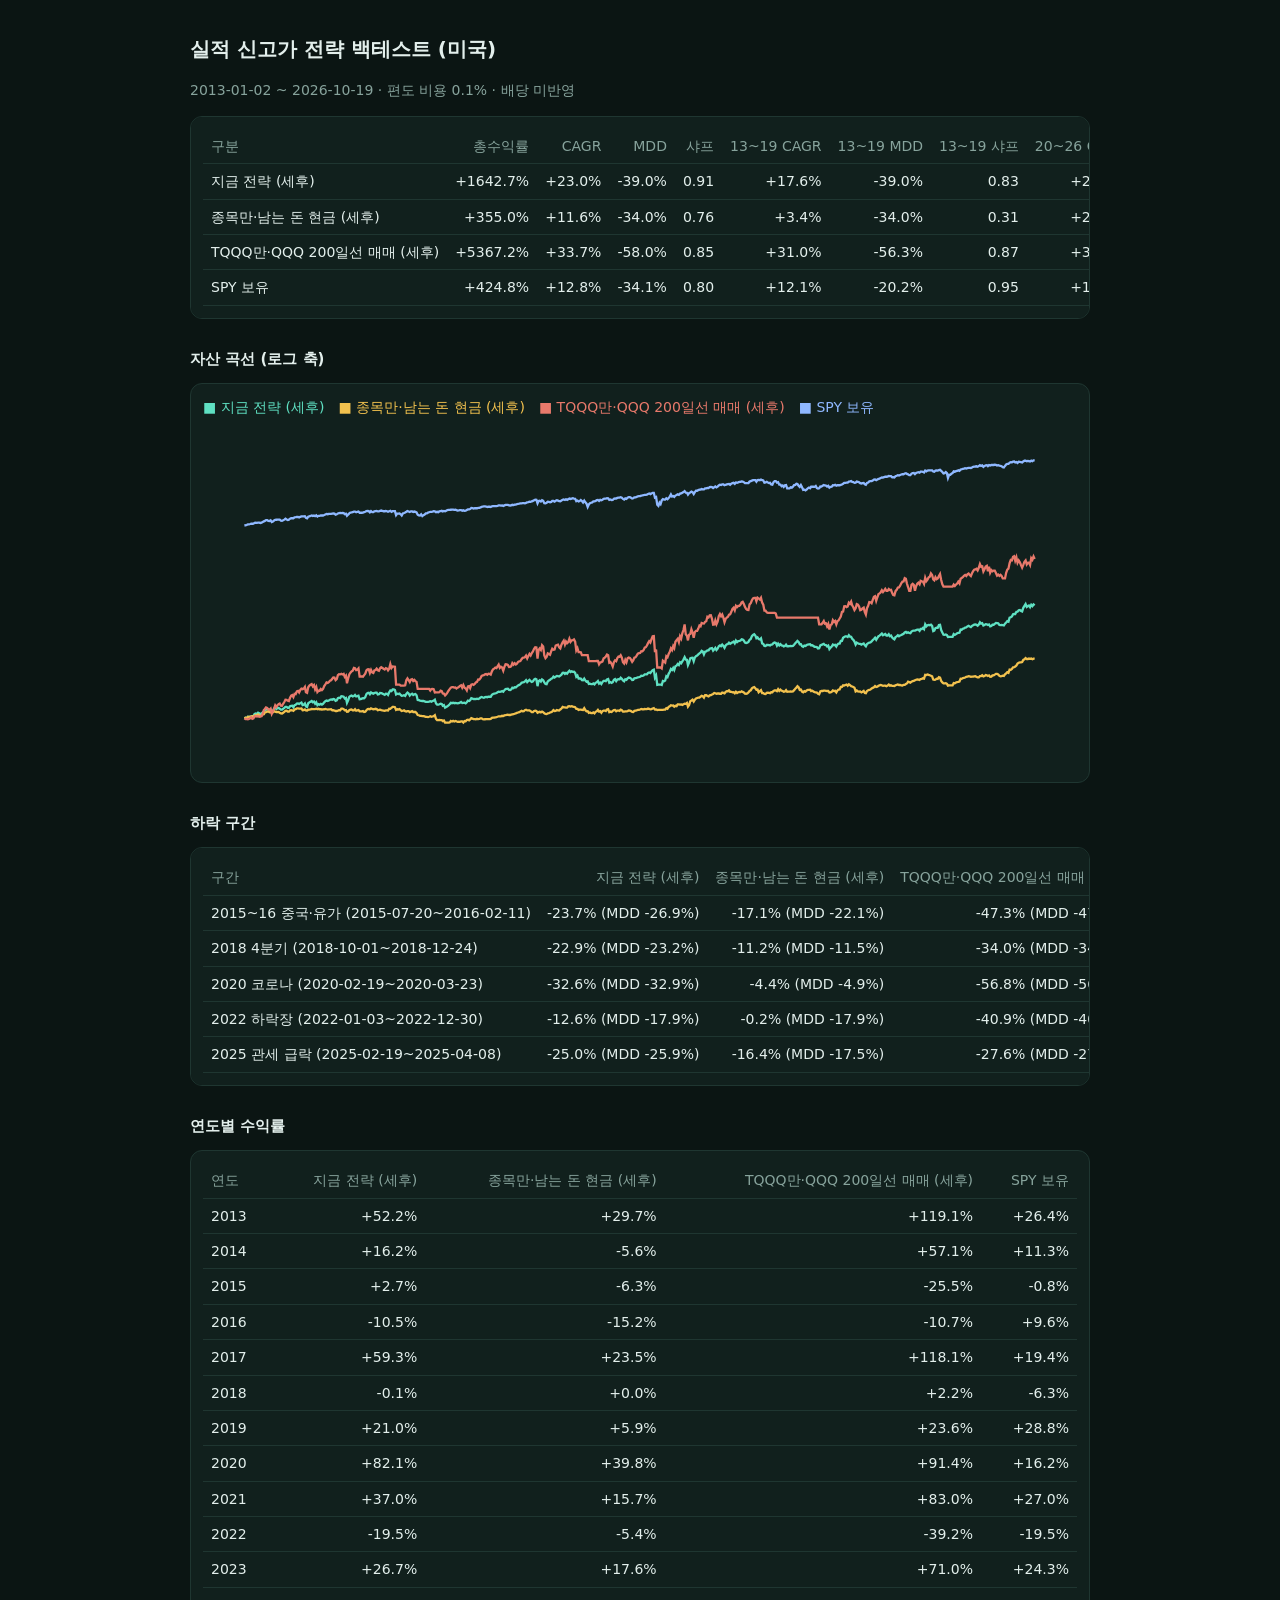
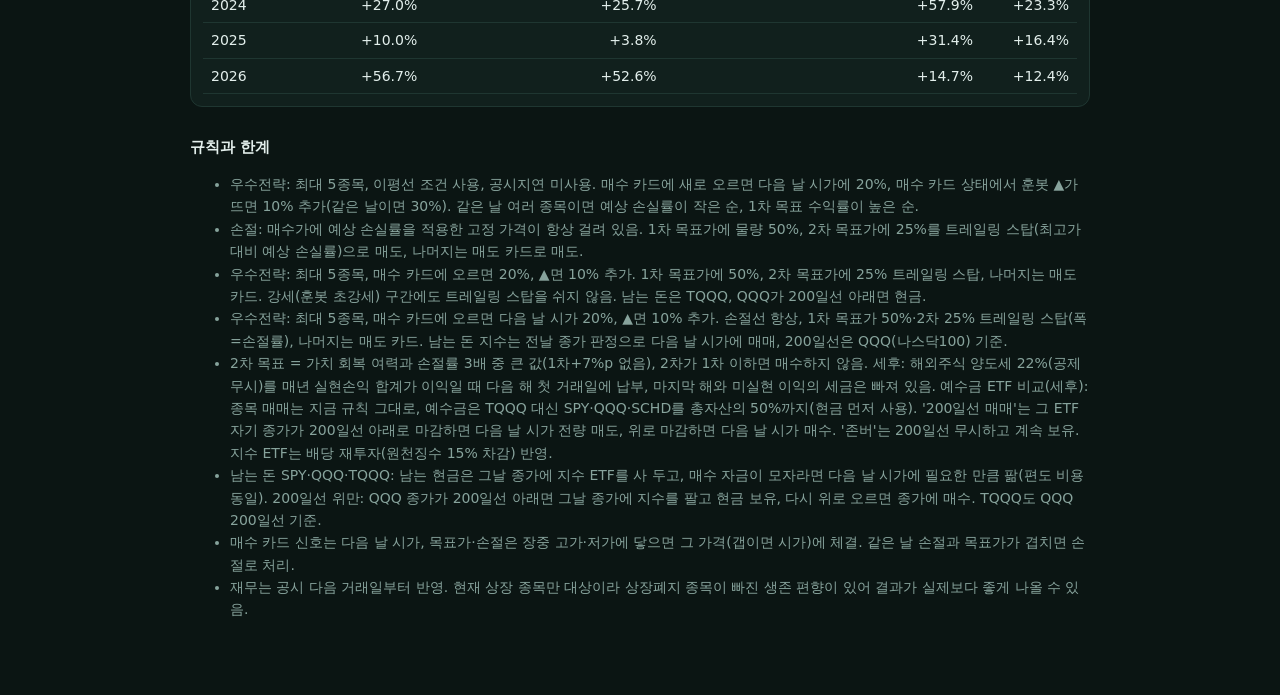
==== commit 7d388a63: "backtest: 2026-10-22" ====
--- a/docs/backtest.html
+++ b/docs/backtest.html
@@ -9,9 +9,10 @@
 li{color:var(--sub)} svg{width:100%;height:auto}
 </style></head><body><div class="wrap">
 <h1>실적 신고가 전략 백테스트 (미국)</h1><p style="color:var(--sub)">2013-01-02 ~ 2026-10-19 · 편도 비용 0.1% · 배당 미반영</p>
-<div class="box"><table><tr><th>구분</th><th>총수익률</th><th>CAGR</th><th>MDD</th><th>샤프</th><th>13~19 CAGR</th><th>13~19 MDD</th><th>13~19 샤프</th><th>20~26 CAGR</th><th>20~26 MDD</th><th>20~26 샤프</th><th>거래</th><th>승률</th><th>평균 손익</th><th>평균 보유(거래일)</th><th>평균 투자 비중</th><th>낸 세금(시작자산=1)</th></tr><tr><td>지금 전략 TQQQ·QQQ 200일선 (세후)</td><td>+1642.7%</td><td>+23.0%</td><td>-39.0%</td><td>0.91</td><td>+17.6%</td><td>-39.0%</td><td>0.83</td><td>+28.8%</td><td>-33.4%</td><td>0.99</td><td>331</td><td>37%</td><td>+2.1%</td><td>43</td><td>66%</td><td>2.68</td></tr><tr><td>SPY·자기 200일선 매매 (세후)</td><td>+430.4%</td><td>+12.9%</td><td>-35.7%</td><td>0.77</td><td>+5.0%</td><td>-35.7%</td><td>0.39</td><td>+21.6%</td><td>-24.7%</td><td>1.07</td><td>334</td><td>37%</td><td>+1.9%</td><td>43</td><td>68%</td><td>0.67</td></tr><tr><td>SPY·존버 (세후)</td><td>+489.8%</td><td>+13.7%</td><td>-33.8%</td><td>0.75</td><td>+6.1%</td><td>-33.8%</td><td>0.45</td><td>+22.1%</td><td>-29.3%</td><td>0.99</td><td>336</td><td>37%</td><td>+2.0%</td><td>43</td><td>67%</td><td>0.85</td></tr><tr><td>QQQ·자기 200일선 매매 (세후)</td><td>+609.8%</td><td>+15.3%</td><td>-35.6%</td><td>0.85</td><td>+7.8%</td><td>-35.6%</td><td>0.55</td><td>+23.5%</td><td>-29.4%</td><td>1.11</td><td>329</td><td>37%</td><td>+2.1%</td><td>44</td><td>68%</td><td>0.96</td></tr><tr><td>QQQ·존버 (세후)</td><td>+704.6%</td><td>+16.3%</td><td>-34.2%</td><td>0.84</td><td>+9.1%</td><td>-34.2%</td><td>0.60</td><td>+24.3%</td><td>-30.2%</td><td>1.05</td><td>329</td><td>37%</td><td>+2.1%</td><td>44</td><td>68%</td><td>1.16</td></tr><tr><td>SCHD·자기 200일선 매매 (세후)</td><td>+413.4%</td><td>+12.6%</td><td>-35.8%</td><td>0.76</td><td>+4.8%</td><td>-35.8%</td><td>0.38</td><td>+21.2%</td><td>-29.0%</td><td>1.07</td><td>329</td><td>37%</td><td>+2.1%</td><td>44</td><td>68%</td><td>0.65</td></tr><tr><td>SCHD·존버 (세후)</td><td>+551.3%</td><td>+14.6%</td><td>-32.6%</td><td>0.81</td><td>+6.7%</td><td>-32.6%</td><td>0.49</td><td>+23.2%</td><td>-29.0%</td><td>1.06</td><td>329</td><td>37%</td><td>+2.1%</td><td>44</td><td>68%</td><td>0.86</td></tr><tr><td>SPY 보유</td><td>+424.8%</td><td>+12.8%</td><td>-34.1%</td><td>0.80</td><td>+12.1%</td><td>-20.2%</td><td>0.95</td><td>+13.5%</td><td>-34.1%</td><td>0.73</td><td></td><td></td><td></td><td></td><td></td><td></td></tr></table></div>
-<h2>자산 곡선 (로그 축)</h2><div class="box"><div class="legend"><span style="color:#5fe0c2">■ 지금 전략 TQQQ·QQQ 200일선 (세후)</span><span style="color:#f2c14e">■ SPY·자기 200일선 매매 (세후)</span><span style="color:#e8796b">■ SPY·존버 (세후)</span><span style="color:#8fb8ff">■ QQQ·자기 200일선 매매 (세후)</span><span style="color:#c792ea">■ QQQ·존버 (세후)</span><span style="color:#ff9e64">■ SCHD·자기 200일선 매매 (세후)</span><span style="color:#9ece6a">■ SCHD·존버 (세후)</span><span style="color:#f7768e">■ SPY 보유</span></div><svg viewBox="0 0 760 300"><polyline fill="none" stroke="#5fe0c2" stroke-width="2" points="36.0,259.8 37.0,259.2 38.0,259.6 39.0,258.3 40.0,258.5 41.0,258.4 41.9,258.1 42.9,257.8 43.9,257.8 44.9,255.8 45.9,255.4 46.9,255.9 47.9,254.8 48.9,255.2 49.9,256.0 50.9,255.6 51.9,254.6 52.9,254.2 53.8,252.5 54.8,252.3 55.8,251.7 56.8,251.8 57.8,252.7 58.8,252.4 59.8,254.9 60.8,253.3 61.8,251.2 62.8,250.7 63.8,251.6 64.8,250.8 65.7,250.7 66.7,251.3 67.7,252.2 68.7,252.2 69.7,251.5 70.7,250.7 71.7,249.9 72.7,249.8 73.7,250.6 74.7,250.6 75.7,249.3 76.7,248.8 77.6,248.8 78.6,250.1 79.6,248.2 80.6,248.0 81.6,246.9 82.6,246.8 83.6,247.2 84.6,246.6 85.6,246.1 86.6,248.2 87.6,247.8 88.6,246.8 89.5,249.4 90.5,249.8 91.5,246.7 92.5,245.9 93.5,245.2 94.5,244.7 95.5,245.8 96.5,245.2 97.5,247.1 98.5,245.7 99.5,248.3 100.5,247.4 101.4,247.9 102.4,247.1 103.4,247.7 104.4,247.2 105.4,245.9 106.4,244.9 107.4,244.2 108.4,244.7 109.4,244.2 110.4,243.6 111.4,243.2 112.4,243.6 113.3,243.0 114.3,243.2 115.3,244.6 116.3,244.1 117.3,242.3 118.3,241.9 119.3,242.2 120.3,240.6 121.3,240.7 122.3,241.0 123.3,242.6 124.3,242.1 125.2,246.4 126.2,244.2 127.2,241.2 128.2,240.2 129.2,239.9 130.2,240.7 131.2,240.4 132.2,239.4 133.2,240.7 134.2,240.5 135.2,240.1 136.2,243.1 137.1,243.1 138.1,242.7 139.1,242.3 140.1,242.4 141.1,241.4 142.1,238.8 143.1,237.8 144.1,237.6 145.1,238.9 146.1,237.2 147.1,237.9 148.1,238.3 149.0,237.8 150.0,237.5 151.0,237.5 152.0,239.1 153.0,238.9 154.0,237.7 155.0,237.8 156.0,238.3 157.0,238.8 158.0,239.3 159.0,238.3 160.0,238.4 160.9,239.4 161.9,237.1 162.9,235.6 163.9,236.1 164.9,234.7 165.9,234.7 166.9,235.2 167.9,239.0 168.9,238.4 169.9,238.6 170.9,238.2 171.9,239.4 172.8,240.2 173.8,240.1 174.8,239.7 175.8,240.3 176.8,238.5 177.8,237.4 178.8,238.1 179.8,240.0 180.8,238.9 181.8,238.4 182.8,239.5 183.8,238.9 184.7,238.7 185.7,239.7 186.7,243.7 187.7,244.0 188.7,244.4 189.7,244.6 190.7,244.7 191.7,244.7 192.7,245.0 193.7,245.4 194.7,245.5 195.7,245.5 196.6,245.2 197.6,244.8 198.6,245.3 199.6,244.7 200.6,244.4 201.6,243.6 202.6,246.8 203.6,247.8 204.6,247.9 205.6,247.5 206.6,247.0 207.6,247.3 208.5,248.8 209.5,248.3 210.5,250.5 211.5,250.0 212.5,249.3 213.5,248.4 214.5,247.5 215.5,246.3 216.5,246.6 217.5,246.2 218.5,246.6 219.5,246.2 220.4,246.5 221.4,246.8 222.4,246.4 223.4,246.2 224.4,245.6 225.4,246.5 226.4,246.3 227.4,246.2 228.4,246.7 229.4,245.8 230.4,244.3 231.4,244.6 232.3,244.0 233.3,242.3 234.3,242.7 235.3,243.1 236.3,242.9 237.3,243.1 238.3,242.7 239.3,243.0 240.3,242.5 241.3,241.7 242.3,241.2 243.3,241.7 244.2,241.9 245.2,241.4 246.2,241.2 247.2,241.3 248.2,241.0 249.2,241.0 250.2,241.0 251.2,239.3 252.2,238.6 253.2,238.4 254.2,238.0 255.2,237.8 256.1,237.1 257.1,236.6 258.1,236.7 259.1,236.6 260.1,236.1 261.1,236.7 262.1,235.3 263.1,234.4 264.1,234.1 265.1,234.0 266.1,235.0 267.1,235.2 268.0,234.6 269.0,233.2 270.0,233.6 271.0,232.7 272.0,232.9 273.0,232.1 274.0,231.2 275.0,230.7 276.0,230.1 277.0,228.9 278.0,228.7 279.0,228.4 279.9,227.7 280.9,226.7 281.9,228.3 282.9,227.2 283.9,226.3 284.9,227.5 285.9,228.2 286.9,227.7 287.9,226.2 288.9,225.4 289.9,225.9 290.9,231.8 291.8,227.5 292.8,226.8 293.8,227.8 294.8,225.9 295.8,226.7 296.8,228.6 297.8,229.8 298.8,230.0 299.8,227.8 300.8,227.0 301.8,226.3 302.8,225.4 303.7,225.0 304.7,223.5 305.7,224.3 306.7,223.5 307.7,223.0 308.7,223.1 309.7,223.5 310.7,222.6 311.7,221.9 312.7,220.3 313.7,220.2 314.7,221.1 315.6,220.3 316.6,220.9 317.6,219.6 318.6,218.4 319.6,219.6 320.6,218.9 321.6,219.4 322.6,219.2 323.6,220.3 324.6,223.7 325.6,222.7 326.6,225.3 327.5,225.2 328.5,225.2 329.5,226.5 330.5,226.6 331.5,225.2 332.5,226.9 333.5,227.9 334.5,227.8 335.5,229.9 336.5,229.6 337.5,230.1 338.5,230.2 339.4,229.5 340.4,230.3 341.4,229.0 342.4,228.5 343.4,227.4 344.4,229.6 345.4,228.8 346.4,230.0 347.4,228.2 348.4,227.2 349.4,227.2 350.3,227.5 351.3,226.0 352.3,225.6 353.3,228.9 354.3,228.2 355.3,228.9 356.3,228.5 357.3,226.3 358.3,225.8 359.3,227.4 360.3,226.0 361.3,225.8 362.2,225.9 363.2,224.5 364.2,225.4 365.2,227.0 366.2,227.6 367.2,225.8 368.2,226.4 369.2,225.1 370.2,224.4 371.2,224.6 372.2,225.2 373.2,226.4 374.1,226.3 375.1,225.1 376.1,224.9 377.1,224.6 378.1,224.2 379.1,224.1 380.1,223.7 381.1,222.8 382.1,222.9 383.1,222.7 384.1,221.6 385.1,221.5 386.0,221.6 387.0,220.3 388.0,220.0 389.0,220.4 390.0,219.2 391.0,218.0 392.0,217.5 393.0,224.5 394.0,222.5 395.0,230.6 396.0,230.5 397.0,230.5 397.9,230.5 398.9,230.9 399.9,227.3 400.9,227.6 401.9,227.0 402.9,223.2 403.9,224.0 404.9,221.2 405.9,219.3 406.9,216.9 407.9,217.9 408.9,216.0 409.8,217.8 410.8,214.5 411.8,214.1 412.8,212.5 413.8,213.5 414.8,211.1 415.8,211.9 416.8,210.4 417.8,208.7 418.8,206.7 419.8,208.8 420.8,208.9 421.7,213.5 422.7,211.1 423.7,207.8 424.7,207.4 425.7,207.2 426.7,210.1 427.7,206.9 428.7,205.7 429.7,205.3 430.7,204.3 431.7,203.4 432.7,202.7 433.6,201.2 434.6,201.8 435.6,204.2 436.6,201.8 437.6,201.7 438.6,200.8 439.6,200.8 440.6,199.4 441.6,199.1 442.6,198.8 443.6,201.0 444.6,199.9 445.5,198.6 446.5,200.4 447.5,199.3 448.5,197.2 449.5,196.5 450.5,197.2 451.5,195.8 452.5,196.9 453.5,198.6 454.5,196.5 455.5,195.5 456.5,195.3 457.4,194.2 458.4,195.1 459.4,194.4 460.4,193.8 461.4,193.1 462.4,194.7 463.4,192.4 464.4,193.6 465.4,192.7 466.4,192.5 467.4,192.2 468.4,191.1 469.3,191.4 470.3,192.3 471.3,194.0 472.3,194.4 473.3,194.1 474.3,193.4 475.3,191.6 476.3,190.9 477.3,188.5 478.3,187.3 479.3,186.8 480.3,188.0 481.2,190.3 482.2,189.6 483.2,191.0 484.2,191.4 485.2,190.3 486.2,194.7 487.2,195.2 488.2,196.9 489.2,197.1 490.2,196.1 491.2,196.1 492.2,196.2 493.1,196.5 494.1,195.7 495.1,195.7 496.1,194.4 497.1,194.0 498.1,194.3 499.1,196.7 500.1,195.0 501.1,196.5 502.1,195.4 503.1,196.4 504.1,196.6 505.0,197.3 506.0,197.0 507.0,195.8 508.0,197.3 509.0,197.2 510.0,197.1 511.0,197.0 512.0,197.1 513.0,196.9 514.0,195.9 515.0,194.6 516.0,193.7 516.9,192.5 517.9,193.4 518.9,195.5 519.9,195.4 520.9,197.2 521.9,197.7 522.9,196.7 523.9,197.0 524.9,196.2 525.9,195.7 526.9,195.6 527.9,195.5 528.8,196.6 529.8,196.3 530.8,197.0 531.8,197.7 532.8,197.8 533.8,198.0 534.8,199.1 535.8,198.9 536.8,196.4 537.8,196.0 538.8,195.6 539.8,195.1 540.7,196.1 541.7,196.2 542.7,197.4 543.7,196.7 544.7,199.7 545.7,198.4 546.7,197.4 547.7,195.7 548.7,196.3 549.7,196.0 550.7,197.5 551.7,195.7 552.6,195.0 553.6,194.9 554.6,192.6 555.6,192.5 556.6,189.9 557.6,189.2 558.6,188.6 559.6,188.6 560.6,189.2 561.6,187.6 562.6,188.9 563.6,189.1 564.5,190.7 565.5,191.6 566.5,193.2 567.5,195.8 568.5,194.1 569.5,194.7 570.5,195.2 571.5,195.1 572.5,195.8 573.5,195.3 574.5,194.8 575.5,196.4 576.4,197.3 577.4,195.2 578.4,194.5 579.4,194.0 580.4,193.8 581.4,193.0 582.4,191.8 583.4,190.9 584.4,189.8 585.4,191.5 586.4,189.9 587.4,188.5 588.3,188.0 589.3,187.2 590.3,186.2 591.3,187.8 592.3,187.2 593.3,186.7 594.3,187.9 595.3,187.9 596.3,186.8 597.3,188.5 598.3,188.0 599.3,189.7 600.2,190.5 601.2,191.2 602.2,189.3 603.2,188.7 604.2,187.7 605.2,188.5 606.2,187.8 607.2,187.4 608.2,187.0 609.2,186.4 610.2,185.2 611.2,184.8 612.1,185.7 613.1,185.2 614.1,185.7 615.1,186.0 616.1,184.5 617.1,183.8 618.1,183.7 619.1,183.7 620.1,183.1 621.1,182.9 622.1,182.8 623.1,183.8 624.0,182.1 625.0,182.3 626.0,181.3 627.0,182.5 628.0,178.2 629.0,179.9 630.0,178.9 631.0,178.7 632.0,178.9 633.0,178.4 634.0,179.5 635.0,184.0 635.9,183.7 636.9,181.6 637.9,181.2 638.9,181.2 639.9,178.9 640.9,178.7 641.9,183.2 642.9,185.3 643.9,187.3 644.9,187.3 645.9,187.1 646.9,187.6 647.8,189.2 648.8,189.0 649.8,189.0 650.8,189.1 651.8,189.1 652.8,186.6 653.8,187.3 654.8,186.7 655.8,186.0 656.8,185.7 657.8,185.5 658.8,182.8 659.7,182.8 660.7,182.0 661.7,181.7 662.7,181.0 663.7,180.9 664.7,180.1 665.7,179.5 666.7,180.1 667.7,180.5 668.7,179.5 669.7,178.9 670.6,178.4 671.6,178.3 672.6,178.7 673.6,179.4 674.6,178.5 675.6,176.4 676.6,177.5 677.6,177.2 678.6,179.2 679.6,178.8 680.6,178.0 681.6,178.1 682.5,178.7 683.5,178.2 684.5,180.0 685.5,179.6 686.5,178.6 687.5,178.5 688.5,177.8 689.5,177.0 690.5,177.1 691.5,177.3 692.5,178.6 693.5,178.8 694.4,178.8 695.4,179.0 696.4,179.1 697.4,177.6 698.4,176.7 699.4,175.4 700.4,175.9 701.4,172.3 702.4,172.0 703.4,171.4 704.4,169.3 705.4,169.1 706.3,169.2 707.3,167.3 708.3,167.1 709.3,166.0 710.3,165.8 711.3,166.6 712.3,167.0 713.3,163.9 714.3,162.2 715.3,160.6 716.3,163.1 717.3,162.3 718.2,161.8 719.2,163.3 720.2,161.3 721.2,162.3 722.2,160.9 723.2,161.7"/><polyline fill="none" stroke="#f2c14e" stroke-width="2" points="36.0,259.8 37.0,259.3 38.0,259.7 39.0,258.4 40.0,258.5 41.0,258.5 41.9,258.2 42.9,258.0 43.9,258.3 44.9,257.3 45.9,256.9 46.9,257.6 47.9,257.3 48.9,257.5 49.9,258.7 50.9,258.4 51.9,257.3 52.9,257.7 53.8,256.3 54.8,256.3 55.8,256.1 56.8,256.3 57.8,256.9 58.8,256.7 59.8,258.1 60.8,257.4 61.8,256.4 62.8,256.1 63.8,256.6 64.8,256.6 65.7,256.5 66.7,257.1 67.7,257.9 68.7,257.9 69.7,257.2 70.7,256.4 71.7,255.6 72.7,255.5 73.7,256.3 74.7,256.3 75.7,255.2 76.7,254.9 77.6,254.9 78.6,255.6 79.6,254.2 80.6,253.8 81.6,253.2 82.6,253.2 83.6,253.4 84.6,253.2 85.6,253.0 86.6,254.0 87.6,253.9 88.6,253.3 89.5,254.7 90.5,255.0 91.5,253.7 92.5,253.3 93.5,253.0 94.5,252.5 95.5,252.9 96.5,252.6 97.5,252.8 98.5,252.2 99.5,253.0 100.5,252.4 101.4,252.8 102.4,252.7 103.4,252.9 104.4,252.8 105.4,252.5 106.4,252.0 107.4,252.0 108.4,252.4 109.4,252.0 110.4,252.1 111.4,251.8 112.4,252.7 113.3,252.6 114.3,252.9 115.3,253.7 116.3,253.5 117.3,252.9 118.3,252.5 119.3,252.6 120.3,251.2 121.3,251.2 122.3,251.7 123.3,252.9 124.3,252.6 125.2,254.5 126.2,254.6 127.2,252.9 128.2,252.2 129.2,252.0 130.2,252.8 131.2,252.6 132.2,251.7 133.2,252.9 134.2,252.7 135.2,252.4 136.2,254.0 137.1,253.9 138.1,253.8 139.1,253.6 140.1,254.2 141.1,253.7 142.1,252.1 143.1,251.3 144.1,251.3 145.1,251.9 146.1,250.7 147.1,251.3 148.1,251.6 149.0,251.4 150.0,251.2 151.0,251.4 152.0,252.4 153.0,252.2 154.0,251.6 155.0,252.0 156.0,252.4 157.0,252.7 158.0,252.9 159.0,252.4 160.0,252.4 160.9,252.8 161.9,251.2 162.9,251.1 163.9,250.6 164.9,249.6 165.9,249.4 166.9,249.8 167.9,252.5 168.9,251.9 169.9,252.1 170.9,251.7 171.9,252.6 172.8,253.4 173.8,253.3 174.8,252.9 175.8,253.6 176.8,254.0 177.8,253.3 178.8,253.5 179.8,254.6 180.8,254.1 181.8,253.7 182.8,254.6 183.8,254.6 184.7,254.6 185.7,255.5 186.7,257.2 187.7,257.5 188.7,257.9 189.7,258.1 190.7,258.2 191.7,258.1 192.7,258.4 193.7,258.9 194.7,258.9 195.7,259.0 196.6,258.7 197.6,258.3 198.6,258.8 199.6,258.3 200.6,258.1 201.6,257.3 202.6,260.6 203.6,261.7 204.6,261.8 205.6,261.3 206.6,261.2 207.6,261.3 208.5,262.3 209.5,261.6 210.5,263.5 211.5,263.2 212.5,263.0 213.5,262.9 214.5,262.7 215.5,261.6 216.5,261.9 217.5,261.5 218.5,261.9 219.5,261.6 220.4,261.9 221.4,262.4 222.4,262.1 223.4,262.2 224.4,261.7 225.4,262.0 226.4,262.8 227.4,261.8 228.4,261.9 229.4,260.5 230.4,260.1 231.4,260.5 232.3,259.8 233.3,258.4 234.3,258.9 235.3,259.3 236.3,259.2 237.3,259.4 238.3,259.0 239.3,259.3 240.3,259.0 241.3,258.6 242.3,258.4 243.3,259.0 244.2,259.2 245.2,259.1 246.2,259.1 247.2,259.1 248.2,259.1 249.2,258.9 250.2,258.9 251.2,257.8 252.2,257.6 253.2,257.5 254.2,257.3 255.2,257.1 256.1,256.8 257.1,256.3 258.1,256.4 259.1,256.4 260.1,255.9 261.1,256.1 262.1,255.5 263.1,255.2 264.1,254.9 265.1,254.7 266.1,255.2 267.1,255.3 268.0,254.9 269.0,254.4 270.0,254.3 271.0,253.7 272.0,253.4 273.0,252.9 274.0,252.4 275.0,252.1 276.0,251.4 277.0,250.8 278.0,251.2 279.0,251.0 279.9,250.3 280.9,249.8 281.9,250.1 282.9,250.0 283.9,249.8 284.9,250.5 285.9,251.3 286.9,251.2 287.9,250.1 288.9,249.7 289.9,250.2 290.9,253.0 291.8,251.5 292.8,251.2 293.8,252.0 294.8,251.1 295.8,251.7 296.8,252.8 297.8,253.6 298.8,253.7 299.8,252.6 300.8,252.4 301.8,251.7 302.8,251.4 303.7,251.0 304.7,249.6 305.7,250.5 306.7,250.2 307.7,249.6 308.7,249.7 309.7,249.9 310.7,249.0 311.7,248.2 312.7,246.8 313.7,247.1 314.7,247.1 315.6,247.0 316.6,247.3 317.6,246.1 318.6,245.7 319.6,246.1 320.6,245.7 321.6,246.0 322.6,246.3 323.6,246.6 324.6,248.7 325.6,248.7 326.6,249.6 327.5,249.4 328.5,249.3 329.5,249.9 330.5,250.1 331.5,248.6 332.5,250.3 333.5,251.3 334.5,251.2 335.5,252.7 336.5,252.3 337.5,252.9 338.5,252.9 339.4,252.3 340.4,253.0 341.4,251.7 342.4,251.2 343.4,250.1 344.4,251.6 345.4,251.1 346.4,252.5 347.4,251.0 348.4,250.4 349.4,250.4 350.3,250.8 351.3,249.5 352.3,249.1 353.3,251.8 354.3,251.2 355.3,251.7 356.3,250.9 357.3,250.0 358.3,249.7 359.3,250.9 360.3,250.2 361.3,250.1 362.2,250.4 363.2,249.3 364.2,249.9 365.2,251.1 366.2,251.5 367.2,250.8 368.2,250.9 369.2,250.3 370.2,249.8 371.2,249.9 372.2,250.3 373.2,251.2 374.1,251.3 375.1,250.2 376.1,250.0 377.1,249.8 378.1,249.3 379.1,249.3 380.1,248.9 381.1,248.4 382.1,248.5 383.1,248.5 384.1,248.1 385.1,248.1 386.0,248.3 387.0,247.6 388.0,247.8 389.0,248.2 390.0,247.7 391.0,247.2 392.0,246.8 393.0,249.9 394.0,250.4 395.0,251.6 396.0,251.4 397.0,251.4 397.9,251.4 398.9,251.4 399.9,251.4 400.9,251.3 401.9,251.2 402.9,250.0 403.9,250.5 404.9,248.9 405.9,248.3 406.9,246.5 407.9,247.1 408.9,246.7 409.8,248.1 410.8,247.0 411.8,247.1 412.8,245.4 413.8,245.5 414.8,245.3 415.8,245.0 416.8,245.1 417.8,244.3 418.8,243.8 419.8,244.1 420.8,243.4 421.7,246.9 422.7,245.3 423.7,242.0 424.7,241.5 425.7,240.9 426.7,243.0 427.7,240.8 428.7,239.3 429.7,238.9 430.7,238.4 431.7,238.3 432.7,237.4 433.6,236.6 434.6,237.0 435.6,238.2 436.6,235.9 437.6,236.0 438.6,236.5 439.6,236.7 440.6,235.5 441.6,235.3 442.6,234.5 443.6,234.7 444.6,233.5 445.5,233.5 446.5,234.1 447.5,233.6 448.5,233.3 449.5,233.2 450.5,233.2 451.5,232.1 452.5,232.3 453.5,232.9 454.5,231.7 455.5,230.9 456.5,230.9 457.4,230.2 458.4,231.6 459.4,231.3 460.4,231.5 461.4,231.3 462.4,232.5 463.4,230.9 464.4,232.0 465.4,231.3 466.4,231.0 467.4,231.1 468.4,230.3 469.3,230.8 470.3,231.4 471.3,232.6 472.3,232.7 473.3,232.3 474.3,231.5 475.3,230.2 476.3,229.6 477.3,227.7 478.3,226.9 479.3,226.5 480.3,227.6 481.2,229.4 482.2,228.8 483.2,231.0 484.2,230.4 485.2,229.5 486.2,232.5 487.2,232.6 488.2,233.7 489.2,234.0 490.2,232.9 491.2,233.2 492.2,233.6 493.1,233.8 494.1,233.0 495.1,233.0 496.1,231.8 497.1,231.3 498.1,231.3 499.1,232.5 500.1,230.8 501.1,232.3 502.1,231.2 503.1,232.2 504.1,232.4 505.0,233.1 506.0,232.8 507.0,231.6 508.0,233.1 509.0,233.0 510.0,232.9 511.0,232.8 512.0,232.9 513.0,232.7 514.0,231.7 515.0,230.4 516.0,229.5 516.9,228.3 517.9,229.2 518.9,231.4 519.9,231.2 520.9,233.0 521.9,233.5 522.9,232.5 523.9,232.9 524.9,232.0 525.9,231.5 526.9,231.5 527.9,231.4 528.8,232.5 529.8,232.2 530.8,232.8 531.8,233.7 532.8,233.8 533.8,233.9 534.8,235.1 535.8,235.1 536.8,232.6 537.8,232.2 538.8,232.1 539.8,231.7 540.7,231.9 541.7,232.1 542.7,232.5 543.7,232.3 544.7,234.1 545.7,233.9 546.7,233.5 547.7,232.1 548.7,232.6 549.7,232.4 550.7,233.8 551.7,232.0 552.6,231.3 553.6,231.3 554.6,229.0 555.6,228.9 556.6,226.6 557.6,226.7 558.6,226.1 559.6,225.9 560.6,226.6 561.6,225.6 562.6,226.5 563.6,227.3 564.5,227.9 565.5,228.2 566.5,229.0 567.5,232.1 568.5,231.2 569.5,231.8 570.5,232.1 571.5,231.9 572.5,232.5 573.5,232.1 574.5,231.5 575.5,233.2 576.4,233.5 577.4,231.9 578.4,231.2 579.4,231.0 580.4,230.6 581.4,229.6 582.4,229.0 583.4,228.5 584.4,227.5 585.4,228.6 586.4,227.8 587.4,227.0 588.3,226.6 589.3,225.9 590.3,225.6 591.3,226.3 592.3,226.1 593.3,226.0 594.3,227.1 595.3,227.1 596.3,226.1 597.3,227.6 598.3,227.1 599.3,228.4 600.2,228.5 601.2,229.1 602.2,227.7 603.2,227.3 604.2,226.7 605.2,227.6 606.2,227.3 607.2,227.5 608.2,227.5 609.2,226.9 610.2,226.7 611.2,225.7 612.1,225.2 613.1,223.8 614.1,224.4 615.1,225.0 616.1,224.0 617.1,223.3 618.1,223.1 619.1,222.8 620.1,222.3 621.1,222.0 622.1,222.1 623.1,222.8 624.0,221.8 625.0,221.7 626.0,220.8 627.0,221.5 628.0,218.4 629.0,219.1 630.0,218.5 631.0,218.8 632.0,219.3 633.0,219.6 634.0,220.0 635.0,222.8 635.9,222.4 636.9,221.4 637.9,220.5 638.9,220.8 639.9,219.3 640.9,219.5 641.9,221.9 642.9,223.6 643.9,225.1 644.9,225.2 645.9,225.0 646.9,225.6 647.8,227.2 648.8,227.0 649.8,226.9 650.8,227.0 651.8,227.0 652.8,224.9 653.8,225.2 654.8,224.6 655.8,224.1 656.8,223.9 657.8,223.6 658.8,221.2 659.7,221.3 660.7,220.5 661.7,220.4 662.7,219.8 663.7,219.4 664.7,219.2 665.7,218.7 666.7,218.9 667.7,219.2 668.7,218.9 669.7,218.6 670.6,218.4 671.6,218.3 672.6,218.8 673.6,219.2 674.6,219.0 675.6,217.8 676.6,218.0 677.6,217.3 678.6,218.6 679.6,218.2 680.6,217.5 681.6,217.6 682.5,218.1 683.5,217.7 684.5,219.3 685.5,219.1 686.5,218.0 687.5,218.0 688.5,217.3 689.5,216.5 690.5,216.7 691.5,217.1 692.5,218.2 693.5,218.7 694.4,218.5 695.4,218.4 696.4,218.6 697.4,217.1 698.4,216.3 699.4,215.2 700.4,215.8 701.4,212.8 702.4,212.9 703.4,212.1 704.4,210.7 705.4,210.6 706.3,210.1 707.3,209.0 708.3,207.6 709.3,206.7 710.3,206.3 711.3,206.5 712.3,206.3 713.3,204.0 714.3,203.2 715.3,202.2 716.3,203.2 717.3,203.0 718.2,202.7 719.2,203.2 720.2,202.6 721.2,203.4 722.2,202.7 723.2,202.7"/><polyline fill="none" stroke="#e8796b" stroke-width="2" points="36.0,259.8 37.0,259.3 38.0,259.7 39.0,258.4 40.0,258.5 41.0,258.5 41.9,258.2 42.9,258.0 43.9,258.3 44.9,257.3 45.9,256.9 46.9,257.6 47.9,257.3 48.9,257.5 49.9,258.7 50.9,258.4 51.9,257.3 52.9,257.7 53.8,256.3 54.8,256.3 55.8,256.1 56.8,256.3 57.8,256.9 58.8,256.7 59.8,258.1 60.8,257.4 61.8,256.4 62.8,256.1 63.8,256.6 64.8,256.6 65.7,256.5 66.7,257.1 67.7,257.9 68.7,257.9 69.7,257.2 70.7,256.4 71.7,255.6 72.7,255.5 73.7,256.3 74.7,256.3 75.7,255.2 76.7,254.9 77.6,254.9 78.6,255.6 79.6,254.2 80.6,253.8 81.6,253.2 82.6,253.2 83.6,253.4 84.6,253.2 85.6,253.0 86.6,254.0 87.6,253.9 88.6,253.3 89.5,254.7 90.5,255.0 91.5,253.7 92.5,253.3 93.5,253.0 94.5,252.5 95.5,252.9 96.5,252.6 97.5,252.8 98.5,252.2 99.5,253.0 100.5,252.4 101.4,252.8 102.4,252.7 103.4,252.9 104.4,252.8 105.4,252.5 106.4,252.0 107.4,252.0 108.4,252.4 109.4,252.0 110.4,252.1 111.4,251.8 112.4,252.7 113.3,252.6 114.3,252.9 115.3,253.7 116.3,253.5 117.3,252.9 118.3,252.5 119.3,252.6 120.3,251.2 121.3,251.2 122.3,251.7 123.3,252.9 124.3,252.6 125.2,254.8 126.2,254.2 127.2,252.5 128.2,251.8 129.2,251.6 130.2,252.4 131.2,252.2 132.2,251.3 133.2,252.5 134.2,252.3 135.2,252.0 136.2,253.7 137.1,253.6 138.1,253.5 139.1,253.3 140.1,253.9 141.1,253.4 142.1,251.8 143.1,251.0 144.1,251.0 145.1,251.6 146.1,250.4 147.1,251.0 148.1,251.3 149.0,251.1 150.0,250.8 151.0,251.1 152.0,252.1 153.0,251.9 154.0,251.3 155.0,251.7 156.0,252.1 157.0,252.4 158.0,252.6 159.0,252.1 160.0,252.1 160.9,252.5 161.9,250.8 162.9,250.7 163.9,250.1 164.9,249.1 165.9,249.0 166.9,249.4 167.9,252.1 168.9,251.3 169.9,251.5 170.9,251.1 171.9,252.1 172.8,253.1 173.8,252.5 174.8,252.1 175.8,252.7 176.8,252.7 177.8,252.1 178.8,252.3 179.8,253.5 180.8,252.9 181.8,252.4 182.8,253.3 183.8,253.1 184.7,253.0 185.7,254.0 186.7,256.5 187.7,257.1 188.7,257.5 189.7,257.2 190.7,258.1 191.7,257.6 192.7,257.7 193.7,257.6 194.7,257.5 195.7,257.6 196.6,257.3 197.6,256.9 198.6,257.4 199.6,256.9 200.6,256.7 201.6,255.9 202.6,259.2 203.6,260.3 204.6,260.4 205.6,259.9 206.6,259.8 207.6,259.9 208.5,260.9 209.5,260.2 210.5,261.8 211.5,261.5 212.5,261.2 213.5,261.1 214.5,261.0 215.5,259.8 216.5,260.2 217.5,259.8 218.5,260.2 219.5,259.8 220.4,260.1 221.4,260.6 222.4,260.3 223.4,260.4 224.4,260.0 225.4,260.3 226.4,261.0 227.4,260.0 228.4,260.2 229.4,258.7 230.4,258.3 231.4,258.7 232.3,258.0 233.3,256.6 234.3,257.1 235.3,257.5 236.3,257.4 237.3,257.7 238.3,257.3 239.3,257.5 240.3,257.3 241.3,256.9 242.3,256.7 243.3,257.3 244.2,257.5 245.2,257.4 246.2,257.3 247.2,257.4 248.2,257.3 249.2,257.2 250.2,257.1 251.2,256.1 252.2,255.9 253.2,255.8 254.2,255.6 255.2,255.4 256.1,255.0 257.1,254.6 258.1,254.6 259.1,254.7 260.1,254.2 261.1,254.4 262.1,253.8 263.1,253.5 264.1,253.2 265.1,252.9 266.1,253.4 267.1,253.5 268.0,253.1 269.0,252.7 270.0,252.6 271.0,252.0 272.0,251.7 273.0,251.1 274.0,250.7 275.0,250.4 276.0,249.7 277.0,249.1 278.0,249.4 279.0,249.3 279.9,248.5 280.9,248.1 281.9,248.4 282.9,248.2 283.9,248.0 284.9,248.7 285.9,249.6 286.9,249.5 287.9,248.4 288.9,248.0 289.9,248.4 290.9,251.2 291.8,249.7 292.8,249.5 293.8,250.3 294.8,249.3 295.8,250.0 296.8,251.1 297.8,251.8 298.8,252.0 299.8,250.8 300.8,250.6 301.8,250.0 302.8,249.7 303.7,249.3 304.7,247.8 305.7,248.7 306.7,248.5 307.7,247.8 308.7,247.9 309.7,248.2 310.7,247.3 311.7,246.5 312.7,245.1 313.7,245.3 314.7,245.4 315.6,245.3 316.6,245.5 317.6,244.3 318.6,243.9 319.6,244.3 320.6,244.0 321.6,244.3 322.6,244.6 323.6,244.9 324.6,247.0 325.6,246.7 326.6,248.0 327.5,247.6 328.5,247.1 329.5,247.7 330.5,248.4 331.5,246.5 332.5,248.5 333.5,249.9 334.5,251.2 335.5,251.5 336.5,250.6 337.5,251.0 338.5,250.9 339.4,250.1 340.4,250.9 341.4,249.6 342.4,249.1 343.4,248.0 344.4,249.5 345.4,248.9 346.4,250.3 347.4,248.7 348.4,248.1 349.4,248.1 350.3,248.5 351.3,247.2 352.3,246.8 353.3,249.6 354.3,249.0 355.3,249.5 356.3,248.4 357.3,247.3 358.3,247.0 359.3,248.2 360.3,247.5 361.3,247.5 362.2,247.7 363.2,246.6 364.2,247.2 365.2,248.4 366.2,248.8 367.2,248.1 368.2,248.2 369.2,247.6 370.2,247.1 371.2,247.2 372.2,247.6 373.2,248.5 374.1,248.6 375.1,247.5 376.1,247.3 377.1,247.1 378.1,246.6 379.1,246.6 380.1,246.2 381.1,245.7 382.1,245.8 383.1,245.8 384.1,245.4 385.1,245.5 386.0,245.8 387.0,245.1 388.0,245.3 389.0,245.7 390.0,245.2 391.0,244.7 392.0,244.3 393.0,247.4 394.0,246.7 395.0,250.8 396.0,251.1 397.0,249.6 397.9,250.2 398.9,248.4 399.9,247.8 400.9,247.9 401.9,247.5 402.9,245.8 403.9,246.6 404.9,244.5 405.9,243.5 406.9,241.7 407.9,242.8 408.9,242.4 409.8,243.7 410.8,242.6 411.8,242.6 412.8,241.0 413.8,241.0 414.8,240.9 415.8,240.5 416.8,240.7 417.8,239.9 418.8,239.3 419.8,239.6 420.8,239.0 421.7,242.5 422.7,240.9 423.7,237.6 424.7,237.1 425.7,236.5 426.7,238.6 427.7,236.4 428.7,234.9 429.7,234.5 430.7,234.0 431.7,233.9 432.7,233.0 433.6,232.2 434.6,232.6 435.6,234.1 436.6,231.8 437.6,231.9 438.6,232.4 439.6,232.6 440.6,231.5 441.6,231.2 442.6,230.4 443.6,230.6 444.6,229.4 445.5,229.4 446.5,230.1 447.5,229.5 448.5,229.2 449.5,229.1 450.5,229.2 451.5,228.0 452.5,228.3 453.5,228.8 454.5,227.6 455.5,226.8 456.5,226.8 457.4,226.2 458.4,227.5 459.4,227.2 460.4,227.5 461.4,227.3 462.4,228.4 463.4,226.9 464.4,227.9 465.4,227.3 466.4,227.0 467.4,227.0 468.4,226.3 469.3,226.8 470.3,227.3 471.3,228.6 472.3,228.7 473.3,228.3 474.3,227.5 475.3,226.1 476.3,225.5 477.3,223.7 478.3,222.9 479.3,222.5 480.3,223.6 481.2,225.3 482.2,224.8 483.2,227.0 484.2,226.4 485.2,225.4 486.2,228.4 487.2,228.5 488.2,229.7 489.2,229.9 490.2,228.8 491.2,229.0 492.2,229.4 493.1,229.6 494.1,229.1 495.1,229.3 496.1,227.2 497.1,226.4 498.1,226.4 499.1,227.6 500.1,225.8 501.1,228.4 502.1,227.2 503.1,229.0 504.1,228.7 505.0,230.0 506.0,229.1 507.0,227.8 508.0,230.5 509.0,230.4 510.0,230.4 511.0,229.7 512.0,230.0 513.0,229.5 514.0,228.5 515.0,227.2 516.0,226.1 516.9,224.9 517.9,226.3 518.9,228.9 519.9,228.1 520.9,230.3 521.9,231.9 522.9,230.7 523.9,231.3 524.9,230.2 525.9,229.2 526.9,228.9 527.9,229.0 528.8,229.4 529.8,229.1 530.8,229.7 531.8,230.5 532.8,230.3 533.8,230.8 534.8,232.0 535.8,231.9 536.8,228.8 537.8,228.4 538.8,228.2 539.8,227.9 540.7,228.0 541.7,228.3 542.7,228.7 543.7,228.5 544.7,230.5 545.7,229.9 546.7,229.3 547.7,228.0 548.7,228.5 549.7,228.3 550.7,229.7 551.7,227.9 552.6,227.2 553.6,227.1 554.6,224.8 555.6,224.7 556.6,223.2 557.6,223.3 558.6,222.9 559.6,222.5 560.6,223.4 561.6,222.1 562.6,222.9 563.6,223.6 564.5,224.2 565.5,224.6 566.5,225.5 567.5,228.6 568.5,227.7 569.5,228.5 570.5,228.7 571.5,228.6 572.5,229.4 573.5,228.9 574.5,228.3 575.5,230.0 576.4,230.3 577.4,228.2 578.4,227.6 579.4,227.1 580.4,226.9 581.4,225.9 582.4,225.3 583.4,224.6 584.4,223.5 585.4,224.6 586.4,224.1 587.4,223.2 588.3,222.6 589.3,222.2 590.3,222.2 591.3,222.7 592.3,222.4 593.3,222.2 594.3,222.7 595.3,222.1 596.3,221.1 597.3,222.2 598.3,221.9 599.3,222.9 600.2,222.8 601.2,223.0 602.2,222.0 603.2,221.5 604.2,220.9 605.2,221.6 606.2,221.2 607.2,221.5 608.2,221.5 609.2,221.0 610.2,220.7 611.2,219.9 612.1,219.7 613.1,218.2 614.1,218.6 615.1,219.0 616.1,218.0 617.1,217.6 618.1,217.3 619.1,216.8 620.1,216.3 621.1,215.9 622.1,216.1 623.1,216.6 624.0,215.5 625.0,215.4 626.0,214.9 627.0,215.2 628.0,211.9 629.0,212.3 630.0,211.5 631.0,211.7 632.0,212.1 633.0,212.4 634.0,213.3 635.0,216.7 635.9,216.9 636.9,216.2 637.9,215.5 638.9,215.6 639.9,213.8 640.9,214.1 641.9,217.4 642.9,219.1 643.9,220.6 644.9,220.5 645.9,219.8 646.9,220.3 647.8,222.7 648.8,221.1 649.8,221.1 650.8,220.7 651.8,220.5 652.8,218.0 653.8,218.3 654.8,217.7 655.8,217.2 656.8,217.0 657.8,216.7 658.8,214.3 659.7,214.4 660.7,213.6 661.7,213.5 662.7,212.9 663.7,212.5 664.7,212.3 665.7,211.8 666.7,212.0 667.7,212.3 668.7,212.0 669.7,211.7 670.6,211.5 671.6,211.4 672.6,211.9 673.6,212.4 674.6,212.1 675.6,210.9 676.6,211.2 677.6,210.4 678.6,211.7 679.6,211.3 680.6,210.6 681.6,210.7 682.5,211.3 683.5,210.7 684.5,212.4 685.5,212.2 686.5,211.9 687.5,211.9 688.5,211.5 689.5,211.3 690.5,211.9 691.5,212.3 692.5,213.7 693.5,214.0 694.4,214.1 695.4,214.0 696.4,214.0 697.4,212.5 698.4,211.7 699.4,210.5 700.4,211.5 701.4,208.0 702.4,208.1 703.4,207.3 704.4,205.7 705.4,204.5 706.3,204.5 707.3,203.4 708.3,202.3 709.3,201.4 710.3,201.1 711.3,201.2 712.3,201.1 713.3,200.2 714.3,199.3 715.3,198.7 716.3,199.6 717.3,199.4 718.2,198.9 719.2,199.5 720.2,199.2 721.2,199.8 722.2,199.1 723.2,199.2"/><polyline fill="none" stroke="#8fb8ff" stroke-width="2" points="36.0,259.8 37.0,259.3 38.0,259.7 39.0,258.4 40.0,258.5 41.0,258.5 41.9,258.2 42.9,258.0 43.9,258.1 44.9,256.9 45.9,256.4 46.9,257.1 47.9,255.9 48.9,256.4 49.9,257.2 50.9,256.8 51.9,255.8 52.9,255.5 53.8,254.0 54.8,253.8 55.8,253.3 56.8,253.1 57.8,253.9 58.8,253.6 59.8,255.0 60.8,254.2 61.8,252.8 62.8,252.9 63.8,253.5 64.8,253.2 65.7,253.1 66.7,253.8 67.7,254.5 68.7,254.5 69.7,253.9 70.7,253.0 71.7,252.2 72.7,252.2 73.7,252.9 74.7,253.0 75.7,251.8 76.7,251.5 77.6,251.6 78.6,252.4 79.6,250.9 80.6,250.7 81.6,249.9 82.6,249.8 83.6,250.0 84.6,249.9 85.6,249.7 86.6,251.3 87.6,251.1 88.6,250.4 89.5,251.9 90.5,252.0 91.5,250.5 92.5,250.2 93.5,249.8 94.5,249.4 95.5,249.9 96.5,249.6 97.5,250.2 98.5,249.6 99.5,250.6 100.5,250.1 101.4,250.5 102.4,250.3 103.4,250.6 104.4,250.4 105.4,249.9 106.4,249.4 107.4,249.3 108.4,249.7 109.4,249.4 110.4,249.2 111.4,249.0 112.4,249.8 113.3,249.5 114.3,249.7 115.3,250.5 116.3,250.3 117.3,249.5 118.3,249.1 119.3,249.3 120.3,247.8 121.3,247.8 122.3,248.3 123.3,249.4 124.3,249.1 125.2,251.5 126.2,250.8 127.2,249.0 128.2,248.3 129.2,248.1 130.2,248.9 131.2,248.7 132.2,247.8 133.2,249.1 134.2,248.8 135.2,248.5 136.2,250.3 137.1,250.3 138.1,250.1 139.1,249.9 140.1,250.5 141.1,250.0 142.1,248.2 143.1,247.3 144.1,247.2 145.1,247.8 146.1,246.6 147.1,247.2 148.1,247.5 149.0,247.3 150.0,247.0 151.0,247.2 152.0,248.3 153.0,248.1 154.0,247.5 155.0,247.9 156.0,248.2 157.0,248.5 158.0,248.8 159.0,248.2 160.0,248.2 160.9,248.6 161.9,246.8 162.9,246.4 163.9,245.9 164.9,245.0 165.9,244.9 166.9,245.3 167.9,248.2 168.9,247.6 169.9,247.8 170.9,247.5 171.9,248.4 172.8,249.2 173.8,249.1 174.8,248.7 175.8,249.4 176.8,249.0 177.8,248.4 178.8,248.7 179.8,249.9 180.8,249.2 181.8,248.8 182.8,249.6 183.8,249.5 184.7,249.4 185.7,250.4 186.7,252.6 187.7,252.9 188.7,253.3 189.7,253.5 190.7,253.6 191.7,253.6 192.7,253.8 193.7,254.3 194.7,254.3 195.7,254.4 196.6,254.1 197.6,253.7 198.6,254.2 199.6,253.8 200.6,253.5 201.6,252.7 202.6,255.9 203.6,256.9 204.6,257.0 205.6,256.7 206.6,256.6 207.6,256.8 208.5,257.9 209.5,257.3 210.5,259.3 211.5,259.1 212.5,258.9 213.5,258.6 214.5,258.2 215.5,257.0 216.5,257.4 217.5,256.9 218.5,257.4 219.5,257.0 220.4,257.3 221.4,257.7 222.4,257.4 223.4,257.5 224.4,257.0 225.4,257.4 226.4,257.9 227.4,257.1 228.4,257.3 229.4,256.3 230.4,255.6 231.4,256.0 232.3,255.4 233.3,254.0 234.3,254.4 235.3,254.8 236.3,254.8 237.3,254.9 238.3,254.5 239.3,254.8 240.3,254.5 241.3,254.1 242.3,253.8 243.3,254.4 244.2,254.7 245.2,254.4 246.2,254.3 247.2,254.4 248.2,254.3 249.2,254.1 250.2,254.1 251.2,252.9 252.2,252.6 253.2,252.5 254.2,252.2 255.2,252.0 256.1,251.6 257.1,251.2 258.1,251.2 259.1,251.2 260.1,250.7 261.1,251.1 262.1,250.2 263.1,249.8 264.1,249.5 265.1,249.3 266.1,249.9 267.1,250.0 268.0,249.5 269.0,248.9 270.0,248.9 271.0,248.4 272.0,248.2 273.0,247.6 274.0,247.1 275.0,246.8 276.0,246.2 277.0,245.4 278.0,245.6 279.0,245.4 279.9,244.7 280.9,244.1 281.9,245.0 282.9,244.6 283.9,244.3 284.9,245.1 285.9,246.0 286.9,245.9 287.9,244.7 288.9,244.4 289.9,244.8 290.9,247.6 291.8,245.8 292.8,245.4 293.8,246.1 294.8,245.1 295.8,245.7 296.8,246.9 297.8,247.7 298.8,247.8 299.8,246.6 300.8,246.3 301.8,245.6 302.8,245.2 303.7,244.7 304.7,243.3 305.7,244.1 306.7,243.8 307.7,243.2 308.7,243.4 309.7,243.6 310.7,242.7 311.7,242.0 312.7,240.5 313.7,240.7 314.7,241.0 315.6,240.8 316.6,241.0 317.6,239.8 318.6,239.3 319.6,239.9 320.6,239.5 321.6,239.9 322.6,240.0 323.6,240.5 324.6,242.6 325.6,242.2 326.6,243.7 327.5,243.6 328.5,243.5 329.5,244.0 330.5,244.2 331.5,242.7 332.5,244.4 333.5,245.4 334.5,245.3 335.5,247.0 336.5,246.6 337.5,247.1 338.5,247.2 339.4,246.5 340.4,247.3 341.4,246.0 342.4,245.5 343.4,244.4 344.4,246.1 345.4,245.5 346.4,246.9 347.4,245.3 348.4,244.7 349.4,244.7 350.3,245.1 351.3,243.7 352.3,243.3 353.3,246.2 354.3,245.6 355.3,246.1 356.3,245.4 357.3,244.2 358.3,243.9 359.3,245.2 360.3,244.3 361.3,244.3 362.2,244.5 363.2,243.4 364.2,244.0 365.2,245.3 366.2,245.5 367.2,244.8 368.2,244.9 369.2,244.3 370.2,243.8 371.2,243.9 372.2,244.4 373.2,245.3 374.1,245.3 375.1,244.2 376.1,244.0 377.1,243.8 378.1,243.3 379.1,243.3 380.1,243.0 381.1,242.4 382.1,242.5 383.1,242.5 384.1,242.0 385.1,242.0 386.0,242.0 387.0,241.3 388.0,241.4 389.0,241.7 390.0,241.2 391.0,240.5 392.0,240.1 393.0,243.2 394.0,242.4 395.0,245.4 396.0,245.2 397.0,245.2 397.9,245.2 398.9,245.4 399.9,244.2 400.9,244.2 401.9,243.9 402.9,241.9 403.9,242.4 404.9,240.5 405.9,239.5 406.9,238.1 407.9,238.5 408.9,237.8 409.8,239.0 410.8,237.6 411.8,237.6 412.8,236.1 413.8,236.3 414.8,235.8 415.8,235.9 416.8,235.7 417.8,234.8 418.8,234.0 419.8,234.5 420.8,234.0 421.7,237.6 422.7,235.9 423.7,232.7 424.7,232.2 425.7,231.6 426.7,233.7 427.7,231.5 428.7,230.3 429.7,229.9 430.7,229.4 431.7,229.1 432.7,228.3 433.6,227.3 434.6,227.7 435.6,229.4 436.6,227.3 437.6,227.3 438.6,227.5 439.6,227.6 440.6,226.6 441.6,226.3 442.6,225.8 443.6,226.2 444.6,225.2 445.5,225.0 446.5,225.8 447.5,225.3 448.5,224.7 449.5,224.6 450.5,224.7 451.5,223.6 452.5,224.1 453.5,224.9 454.5,223.4 455.5,222.6 456.5,222.6 457.4,221.8 458.4,222.9 459.4,222.7 460.4,222.9 461.4,222.6 462.4,223.7 463.4,222.2 464.4,223.2 465.4,222.6 466.4,222.4 467.4,222.3 468.4,221.5 469.3,221.9 470.3,222.5 471.3,223.8 472.3,224.0 473.3,223.6 474.3,222.8 475.3,221.4 476.3,220.8 477.3,218.9 478.3,218.1 479.3,217.6 480.3,218.8 481.2,220.3 482.2,219.9 483.2,222.0 484.2,221.6 485.2,220.6 486.2,223.8 487.2,224.0 488.2,225.1 489.2,225.2 490.2,224.2 491.2,224.1 492.2,224.3 493.1,224.5 494.1,223.7 495.1,223.7 496.1,222.5 497.1,222.1 498.1,222.2 499.1,223.4 500.1,221.7 501.1,223.2 502.1,222.1 503.1,223.2 504.1,223.3 505.0,224.0 506.0,223.7 507.0,222.5 508.0,224.0 509.0,223.9 510.0,223.9 511.0,223.7 512.0,223.9 513.0,223.7 514.0,222.6 515.0,221.3 516.0,220.5 516.9,219.2 517.9,220.2 518.9,222.3 519.9,222.1 520.9,223.9 521.9,224.4 522.9,223.4 523.9,223.8 524.9,222.9 525.9,222.4 526.9,222.4 527.9,222.3 528.8,223.4 529.8,223.1 530.8,223.7 531.8,224.5 532.8,224.5 533.8,224.7 534.8,225.8 535.8,225.9 536.8,223.4 537.8,223.0 538.8,222.9 539.8,222.5 540.7,222.8 541.7,223.0 542.7,223.4 543.7,223.1 544.7,225.1 545.7,224.5 546.7,223.9 547.7,222.5 548.7,223.1 549.7,222.9 550.7,224.3 551.7,222.5 552.6,221.8 553.6,221.6 554.6,219.8 555.6,219.8 556.6,218.5 557.6,218.6 558.6,218.2 559.6,217.7 560.6,218.6 561.6,217.3 562.6,218.1 563.6,218.6 564.5,219.1 565.5,219.5 566.5,220.6 567.5,223.6 568.5,222.6 569.5,223.4 570.5,223.6 571.5,223.4 572.5,224.1 573.5,223.7 574.5,223.1 575.5,224.8 576.4,225.0 577.4,223.0 578.4,222.5 579.4,222.0 580.4,221.8 581.4,220.9 582.4,220.2 583.4,219.6 584.4,218.6 585.4,219.6 586.4,218.9 587.4,217.8 588.3,217.2 589.3,216.8 590.3,216.8 591.3,217.5 592.3,217.1 593.3,216.9 594.3,217.6 595.3,216.9 596.3,216.0 597.3,217.1 598.3,216.7 599.3,217.6 600.2,217.8 601.2,217.8 602.2,216.7 603.2,216.2 604.2,215.6 605.2,216.1 606.2,215.9 607.2,216.1 608.2,216.1 609.2,215.5 610.2,215.1 611.2,214.5 612.1,214.4 613.1,212.8 614.1,213.3 615.1,213.6 616.1,212.6 617.1,212.2 618.1,212.0 619.1,211.9 620.1,211.5 621.1,211.1 622.1,211.3 623.1,211.7 624.0,210.6 625.0,210.5 626.0,210.2 627.0,210.4 628.0,207.3 629.0,207.8 630.0,207.1 631.0,207.4 632.0,207.6 633.0,207.7 634.0,208.9 635.0,212.4 635.9,212.4 636.9,211.7 637.9,211.1 638.9,211.3 639.9,209.8 640.9,210.1 641.9,213.3 642.9,215.0 643.9,216.2 644.9,216.2 645.9,216.0 646.9,216.5 647.8,218.1 648.8,217.9 649.8,217.9 650.8,218.0 651.8,218.0 652.8,215.8 653.8,216.1 654.8,215.5 655.8,214.9 656.8,214.7 657.8,214.5 658.8,212.0 659.7,212.1 660.7,211.3 661.7,211.2 662.7,210.6 663.7,210.2 664.7,209.9 665.7,209.4 666.7,209.7 667.7,210.0 668.7,209.6 669.7,209.4 670.6,209.1 671.6,209.0 672.6,209.5 673.6,209.9 674.6,209.6 675.6,208.2 676.6,208.6 677.6,207.9 678.6,209.2 679.6,208.9 680.6,208.2 681.6,208.3 682.5,208.9 683.5,208.4 684.5,209.6 685.5,209.3 686.5,208.3 687.5,208.3 688.5,207.6 689.5,206.9 690.5,207.0 691.5,207.4 692.5,208.6 693.5,208.9 694.4,208.8 695.4,208.6 696.4,208.8 697.4,207.3 698.4,206.5 699.4,205.4 700.4,205.9 701.4,202.8 702.4,202.9 703.4,202.1 704.4,200.5 705.4,200.4 706.3,200.0 707.3,198.7 708.3,197.5 709.3,196.7 710.3,196.3 711.3,196.7 712.3,196.6 713.3,194.3 714.3,193.4 715.3,192.1 716.3,193.5 717.3,193.1 718.2,192.7 719.2,193.4 720.2,192.5 721.2,193.3 722.2,192.4 723.2,192.7"/><polyline fill="none" stroke="#c792ea" stroke-width="2" points="36.0,259.8 37.0,259.3 38.0,259.7 39.0,258.4 40.0,258.5 41.0,258.5 41.9,258.2 42.9,258.0 43.9,258.1 44.9,256.9 45.9,256.4 46.9,257.1 47.9,255.9 48.9,256.4 49.9,257.2 50.9,256.8 51.9,255.8 52.9,255.5 53.8,254.0 54.8,253.8 55.8,253.3 56.8,253.1 57.8,253.9 58.8,253.6 59.8,255.0 60.8,254.2 61.8,252.8 62.8,252.9 63.8,253.5 64.8,253.2 65.7,253.1 66.7,253.8 67.7,254.5 68.7,254.5 69.7,253.9 70.7,253.0 71.7,252.2 72.7,252.2 73.7,252.9 74.7,253.0 75.7,251.8 76.7,251.5 77.6,251.6 78.6,252.4 79.6,250.9 80.6,250.7 81.6,249.9 82.6,249.8 83.6,250.0 84.6,249.9 85.6,249.7 86.6,251.3 87.6,251.1 88.6,250.4 89.5,251.9 90.5,252.0 91.5,250.5 92.5,250.2 93.5,249.8 94.5,249.4 95.5,249.9 96.5,249.6 97.5,250.2 98.5,249.6 99.5,250.6 100.5,250.1 101.4,250.5 102.4,250.3 103.4,250.6 104.4,250.4 105.4,249.9 106.4,249.4 107.4,249.3 108.4,249.7 109.4,249.4 110.4,249.2 111.4,249.0 112.4,249.8 113.3,249.5 114.3,249.7 115.3,250.5 116.3,250.3 117.3,249.5 118.3,249.1 119.3,249.3 120.3,247.8 121.3,247.8 122.3,248.3 123.3,249.4 124.3,249.1 125.2,251.5 126.2,250.7 127.2,248.9 128.2,248.3 129.2,248.0 130.2,248.9 131.2,248.7 132.2,247.7 133.2,249.0 134.2,248.8 135.2,248.4 136.2,250.3 137.1,250.2 138.1,250.1 139.1,249.9 140.1,250.5 141.1,249.9 142.1,248.2 143.1,247.3 144.1,247.2 145.1,247.7 146.1,246.6 147.1,247.1 148.1,247.5 149.0,247.2 150.0,247.0 151.0,247.2 152.0,248.3 153.0,248.1 154.0,247.5 155.0,247.8 156.0,248.2 157.0,248.5 158.0,248.7 159.0,248.2 160.0,248.2 160.9,248.5 161.9,246.8 162.9,246.4 163.9,245.9 164.9,244.9 165.9,244.9 166.9,245.3 167.9,248.1 168.9,247.1 169.9,247.1 170.9,246.6 171.9,247.6 172.8,248.6 173.8,248.1 174.8,247.7 175.8,248.2 176.8,247.8 177.8,247.2 178.8,247.5 179.8,248.8 180.8,248.1 181.8,247.6 182.8,248.5 183.8,248.3 184.7,248.3 185.7,249.2 186.7,251.9 187.7,252.6 188.7,252.8 189.7,252.6 190.7,254.1 191.7,253.4 192.7,253.5 193.7,253.2 194.7,253.5 195.7,253.5 196.6,253.2 197.6,252.9 198.6,253.3 199.6,252.9 200.6,252.6 201.6,251.9 202.6,255.2 203.6,256.2 204.6,256.4 205.6,255.6 206.6,255.5 207.6,255.7 208.5,256.7 209.5,256.1 210.5,257.7 211.5,257.3 212.5,257.1 213.5,256.8 214.5,256.4 215.5,255.2 216.5,255.5 217.5,255.1 218.5,255.5 219.5,255.2 220.4,255.4 221.4,255.9 222.4,255.6 223.4,255.7 224.4,255.2 225.4,255.5 226.4,256.1 227.4,255.2 228.4,255.5 229.4,254.4 230.4,253.8 231.4,254.2 232.3,253.5 233.3,252.1 234.3,252.6 235.3,253.0 236.3,252.9 237.3,253.1 238.3,252.7 239.3,253.0 240.3,252.7 241.3,252.2 242.3,252.0 243.3,252.6 244.2,252.8 245.2,252.6 246.2,252.5 247.2,252.5 248.2,252.4 249.2,252.3 250.2,252.2 251.2,251.1 252.2,250.7 253.2,250.6 254.2,250.4 255.2,250.2 256.1,249.8 257.1,249.3 258.1,249.4 259.1,249.4 260.1,248.9 261.1,249.2 262.1,248.4 263.1,248.0 264.1,247.7 265.1,247.5 266.1,248.0 267.1,248.1 268.0,247.7 269.0,247.0 270.0,247.1 271.0,246.5 272.0,246.3 273.0,245.8 274.0,245.3 275.0,244.9 276.0,244.3 277.0,243.6 278.0,243.8 279.0,243.5 279.9,242.8 280.9,242.2 281.9,243.1 282.9,242.8 283.9,242.5 284.9,243.3 285.9,244.1 286.9,244.0 287.9,242.9 288.9,242.5 289.9,242.9 290.9,245.7 291.8,243.9 292.8,243.5 293.8,244.2 294.8,243.2 295.8,243.9 296.8,245.0 297.8,245.8 298.8,246.0 299.8,244.7 300.8,244.4 301.8,243.8 302.8,243.3 303.7,242.9 304.7,241.5 305.7,242.3 306.7,242.0 307.7,241.4 308.7,241.5 309.7,241.8 310.7,240.9 311.7,240.1 312.7,238.6 313.7,238.9 314.7,239.1 315.6,238.9 316.6,239.2 317.6,238.0 318.6,237.5 319.6,238.0 320.6,237.6 321.6,238.1 322.6,238.2 323.6,238.7 324.6,240.7 325.6,240.4 326.6,241.5 327.5,241.3 328.5,240.9 329.5,241.7 330.5,242.7 331.5,240.7 332.5,242.7 333.5,244.0 334.5,245.4 335.5,245.7 336.5,244.7 337.5,245.1 338.5,245.0 339.4,244.2 340.4,245.0 341.4,243.6 342.4,243.2 343.4,242.1 344.4,243.6 345.4,242.8 346.4,244.2 347.4,242.6 348.4,241.9 349.4,241.9 350.3,242.3 351.3,241.0 352.3,240.6 353.3,243.5 354.3,242.9 355.3,243.4 356.3,242.5 357.3,241.2 358.3,240.9 359.3,242.2 360.3,241.3 361.3,241.3 362.2,241.5 363.2,240.4 364.2,241.0 365.2,242.2 366.2,242.5 367.2,241.8 368.2,241.9 369.2,241.3 370.2,240.8 371.2,240.9 372.2,241.4 373.2,242.3 374.1,242.3 375.1,241.2 376.1,241.0 377.1,240.8 378.1,240.3 379.1,240.3 380.1,240.0 381.1,239.3 382.1,239.5 383.1,239.5 384.1,238.9 385.1,239.0 386.0,239.3 387.0,238.6 388.0,238.6 389.0,238.9 390.0,238.4 391.0,237.7 392.0,237.3 393.0,240.5 394.0,239.6 395.0,243.3 396.0,243.1 397.0,241.6 397.9,242.2 398.9,240.8 399.9,239.5 400.9,239.5 401.9,239.2 402.9,237.1 403.9,237.7 404.9,235.7 405.9,234.7 406.9,233.3 407.9,233.8 408.9,233.1 409.8,234.3 410.8,232.8 411.8,232.9 412.8,231.3 413.8,231.6 414.8,231.0 415.8,231.1 416.8,230.9 417.8,230.0 418.8,229.2 419.8,229.7 420.8,229.3 421.7,232.9 422.7,231.2 423.7,227.9 424.7,227.4 425.7,226.9 426.7,228.9 427.7,226.7 428.7,225.6 429.7,225.1 430.7,224.6 431.7,224.3 432.7,223.5 433.6,222.6 434.6,223.0 435.6,224.9 436.6,222.8 437.6,222.8 438.6,223.0 439.6,223.1 440.6,222.1 441.6,221.8 442.6,221.3 443.6,221.7 444.6,220.7 445.5,220.5 446.5,221.3 447.5,220.8 448.5,220.2 449.5,220.1 450.5,220.2 451.5,219.1 452.5,219.6 453.5,220.3 454.5,218.9 455.5,218.1 456.5,218.1 457.4,217.3 458.4,218.4 459.4,218.2 460.4,218.4 461.4,218.1 462.4,219.2 463.4,217.7 464.4,218.7 465.4,218.1 466.4,217.9 467.4,217.8 468.4,217.0 469.3,217.5 470.3,218.0 471.3,219.3 472.3,219.5 473.3,219.1 474.3,218.3 475.3,216.9 476.3,216.4 477.3,214.4 478.3,213.6 479.3,213.1 480.3,214.3 481.2,215.8 482.2,215.4 483.2,217.6 484.2,217.1 485.2,216.1 486.2,219.3 487.2,219.5 488.2,220.7 489.2,221.0 490.2,219.9 491.2,220.4 492.2,220.8 493.1,221.0 494.1,220.6 495.1,221.0 496.1,218.5 497.1,217.4 498.1,217.2 499.1,219.2 500.1,217.2 501.1,220.2 502.1,219.0 503.1,220.9 504.1,220.7 505.0,222.5 506.0,221.3 507.0,219.9 508.0,222.7 509.0,222.4 510.0,222.6 511.0,221.6 512.0,222.0 513.0,221.4 514.0,220.3 515.0,218.9 516.0,217.9 516.9,216.8 517.9,218.2 518.9,221.0 519.9,220.1 520.9,222.4 521.9,223.9 522.9,222.9 523.9,223.5 524.9,222.5 525.9,221.5 526.9,221.5 527.9,222.0 528.8,222.0 529.8,221.8 530.8,222.5 531.8,223.2 532.8,223.0 533.8,223.6 534.8,225.0 535.8,225.0 536.8,221.7 537.8,221.3 538.8,221.0 539.8,220.5 540.7,220.9 541.7,221.0 542.7,221.4 543.7,221.1 544.7,223.0 545.7,222.2 546.7,221.6 547.7,220.3 548.7,220.8 549.7,220.5 550.7,222.0 551.7,220.1 552.6,219.5 553.6,219.3 554.6,217.4 555.6,217.4 556.6,216.1 557.6,216.1 558.6,215.8 559.6,215.3 560.6,216.1 561.6,214.8 562.6,215.7 563.6,216.2 564.5,216.6 565.5,217.1 566.5,218.1 567.5,221.2 568.5,220.2 569.5,221.0 570.5,221.1 571.5,221.0 572.5,221.7 573.5,221.3 574.5,220.7 575.5,222.4 576.4,222.6 577.4,220.6 578.4,220.1 579.4,219.6 580.4,219.4 581.4,218.5 582.4,217.8 583.4,217.2 584.4,216.1 585.4,217.3 586.4,216.7 587.4,215.6 588.3,215.0 589.3,214.6 590.3,214.6 591.3,215.3 592.3,214.9 593.3,214.7 594.3,215.4 595.3,214.7 596.3,213.7 597.3,214.9 598.3,214.5 599.3,215.4 600.2,215.6 601.2,215.6 602.2,214.5 603.2,214.0 604.2,213.4 605.2,213.9 606.2,213.7 607.2,213.9 608.2,213.9 609.2,213.3 610.2,212.9 611.2,212.3 612.1,212.2 613.1,210.6 614.1,211.1 615.1,211.4 616.1,210.4 617.1,210.0 618.1,209.8 619.1,209.7 620.1,209.3 621.1,208.9 622.1,209.1 623.1,209.5 624.0,208.4 625.0,208.3 626.0,207.9 627.0,208.2 628.0,205.0 629.0,205.6 630.0,204.9 631.0,205.1 632.0,205.3 633.0,205.5 634.0,206.6 635.0,210.1 635.9,210.1 636.9,209.5 637.9,208.8 638.9,209.0 639.9,207.5 640.9,207.8 641.9,211.0 642.9,212.7 643.9,214.4 644.9,214.3 645.9,213.5 646.9,214.1 647.8,216.4 648.8,214.4 649.8,214.5 650.8,214.0 651.8,213.7 652.8,211.0 653.8,211.4 654.8,210.7 655.8,210.1 656.8,210.0 657.8,209.7 658.8,207.3 659.7,207.3 660.7,206.6 661.7,206.4 662.7,205.9 663.7,205.4 664.7,205.1 665.7,204.6 666.7,205.0 667.7,205.3 668.7,204.9 669.7,204.6 670.6,204.3 671.6,204.2 672.6,204.7 673.6,205.2 674.6,204.8 675.6,203.5 676.6,203.8 677.6,203.2 678.6,204.5 679.6,204.2 680.6,203.4 681.6,203.5 682.5,204.1 683.5,203.6 684.5,205.3 685.5,205.0 686.5,204.0 687.5,203.9 688.5,203.2 689.5,202.5 690.5,202.6 691.5,203.0 692.5,204.2 693.5,204.5 694.4,204.4 695.4,204.3 696.4,204.6 697.4,203.1 698.4,202.3 699.4,201.2 700.4,201.7 701.4,198.6 702.4,198.7 703.4,197.9 704.4,196.4 705.4,196.2 706.3,195.8 707.3,194.5 708.3,193.3 709.3,192.5 710.3,192.1 711.3,192.5 712.3,192.4 713.3,190.1 714.3,189.1 715.3,187.9 716.3,189.3 717.3,188.9 718.2,188.5 719.2,189.2 720.2,188.3 721.2,189.0 722.2,188.2 723.2,188.5"/><polyline fill="none" stroke="#ff9e64" stroke-width="2" points="36.0,259.8 37.0,259.3 38.0,259.6 39.0,258.3 40.0,258.4 41.0,258.5 41.9,258.2 42.9,257.9 43.9,258.0 44.9,256.9 45.9,256.5 46.9,257.1 47.9,255.9 48.9,256.4 49.9,257.3 50.9,256.6 51.9,255.7 52.9,255.5 53.8,253.9 54.8,253.7 55.8,253.2 56.8,253.1 57.8,253.9 58.8,253.5 59.8,254.8 60.8,254.1 61.8,252.8 62.8,253.0 63.8,253.4 64.8,253.4 65.7,253.3 66.7,253.9 67.7,254.7 68.7,254.7 69.7,254.1 70.7,253.2 71.7,252.4 72.7,252.4 73.7,253.2 74.7,253.1 75.7,252.0 76.7,251.7 77.6,251.7 78.6,252.3 79.6,250.9 80.6,250.6 81.6,250.0 82.6,250.0 83.6,250.2 84.6,250.0 85.6,249.8 86.6,251.5 87.6,251.4 88.6,250.9 89.5,252.2 90.5,252.7 91.5,251.6 92.5,251.3 93.5,251.0 94.5,250.5 95.5,250.8 96.5,250.6 97.5,250.6 98.5,249.9 99.5,250.6 100.5,249.9 101.4,250.4 102.4,250.3 103.4,250.4 104.4,250.4 105.4,250.2 106.4,249.8 107.4,249.9 108.4,250.1 109.4,249.8 110.4,249.9 111.4,249.7 112.4,250.6 113.3,250.4 114.3,250.8 115.3,251.7 116.3,251.5 117.3,250.9 118.3,250.5 119.3,250.6 120.3,249.1 121.3,249.2 122.3,249.7 123.3,250.8 124.3,250.6 125.2,252.6 126.2,252.6 127.2,251.0 128.2,250.3 129.2,250.1 130.2,250.9 131.2,250.7 132.2,249.7 133.2,251.0 134.2,250.8 135.2,250.5 136.2,251.9 137.1,251.9 138.1,251.8 139.1,251.7 140.1,252.5 141.1,252.0 142.1,250.5 143.1,249.7 144.1,249.7 145.1,250.3 146.1,249.3 147.1,249.8 148.1,250.2 149.0,250.0 150.0,249.7 151.0,250.0 152.0,251.0 153.0,250.8 154.0,250.2 155.0,250.6 156.0,251.1 157.0,251.5 158.0,251.8 159.0,251.6 160.0,251.5 160.9,251.6 161.9,250.0 162.9,250.1 163.9,249.2 164.9,248.4 165.9,248.4 166.9,248.7 167.9,251.0 168.9,250.4 169.9,250.6 170.9,250.3 171.9,251.1 172.8,252.0 173.8,251.8 174.8,251.4 175.8,252.2 176.8,252.6 177.8,252.0 178.8,252.3 179.8,253.3 180.8,252.8 181.8,252.4 182.8,253.2 183.8,253.3 184.7,253.3 185.7,254.2 186.7,256.0 187.7,256.3 188.7,256.7 189.7,256.9 190.7,257.0 191.7,257.0 192.7,257.4 193.7,258.3 194.7,258.1 195.7,258.2 196.6,257.9 197.6,257.5 198.6,258.0 199.6,257.6 200.6,257.3 201.6,256.5 202.6,259.9 203.6,260.8 204.6,261.1 205.6,260.6 206.6,260.6 207.6,260.6 208.5,261.5 209.5,260.8 210.5,262.3 211.5,262.1 212.5,261.8 213.5,261.7 214.5,261.6 215.5,260.5 216.5,260.8 217.5,260.4 218.5,260.8 219.5,260.5 220.4,260.8 221.4,261.3 222.4,261.0 223.4,261.1 224.4,260.7 225.4,260.9 226.4,261.8 227.4,260.6 228.4,260.7 229.4,259.4 230.4,259.0 231.4,259.4 232.3,258.7 233.3,257.3 234.3,257.8 235.3,258.2 236.3,258.1 237.3,258.4 238.3,258.0 239.3,258.3 240.3,258.2 241.3,257.8 242.3,257.6 243.3,258.1 244.2,258.4 245.2,258.2 246.2,258.2 247.2,258.2 248.2,258.2 249.2,258.1 250.2,258.0 251.2,257.0 252.2,256.9 253.2,256.8 254.2,256.6 255.2,256.4 256.1,256.0 257.1,255.6 258.1,255.6 259.1,255.7 260.1,255.2 261.1,255.4 262.1,254.8 263.1,254.6 264.1,254.2 265.1,254.0 266.1,254.4 267.1,254.5 268.0,254.2 269.0,253.8 270.0,253.6 271.0,252.9 272.0,252.6 273.0,252.1 274.0,251.7 275.0,251.2 276.0,250.5 277.0,249.8 278.0,250.2 279.0,250.1 279.9,249.3 280.9,248.8 281.9,248.9 282.9,248.9 283.9,248.7 284.9,249.3 285.9,250.2 286.9,250.1 287.9,249.0 288.9,248.7 289.9,249.1 290.9,251.9 291.8,250.6 292.8,250.5 293.8,251.4 294.8,250.4 295.8,251.2 296.8,252.2 297.8,253.1 298.8,253.5 299.8,252.5 300.8,252.4 301.8,251.8 302.8,251.6 303.7,251.2 304.7,249.8 305.7,250.6 306.7,250.4 307.7,249.7 308.7,249.9 309.7,250.1 310.7,249.2 311.7,248.4 312.7,247.1 313.7,247.3 314.7,247.3 315.6,247.2 316.6,247.4 317.6,246.2 318.6,245.9 319.6,246.1 320.6,245.8 321.6,246.0 322.6,246.4 323.6,246.7 324.6,248.8 325.6,248.8 326.6,249.7 327.5,249.6 328.5,249.2 329.5,249.8 330.5,250.2 331.5,248.7 332.5,250.4 333.5,251.4 334.5,251.3 335.5,252.6 336.5,252.3 337.5,252.8 338.5,252.8 339.4,252.2 340.4,253.0 341.4,251.7 342.4,251.2 343.4,250.0 344.4,251.6 345.4,251.0 346.4,252.4 347.4,250.8 348.4,250.2 349.4,250.2 350.3,250.6 351.3,249.2 352.3,248.9 353.3,251.6 354.3,251.1 355.3,251.6 356.3,250.7 357.3,249.8 358.3,249.6 359.3,250.8 360.3,250.1 361.3,250.1 362.2,250.3 363.2,249.2 364.2,249.8 365.2,251.1 366.2,251.5 367.2,251.2 368.2,251.2 369.2,250.7 370.2,250.0 371.2,250.1 372.2,250.5 373.2,251.4 374.1,251.5 375.1,250.4 376.1,250.2 377.1,250.0 378.1,249.5 379.1,249.6 380.1,249.3 381.1,248.7 382.1,248.8 383.1,248.8 384.1,248.4 385.1,248.6 386.0,248.7 387.0,248.1 388.0,248.2 389.0,248.7 390.0,248.3 391.0,247.9 392.0,247.5 393.0,249.7 394.0,249.5 395.0,250.1 396.0,249.9 397.0,249.9 397.9,249.9 398.9,249.9 399.9,249.9 400.9,249.8 401.9,249.8 402.9,248.6 403.9,249.0 404.9,247.5 405.9,246.9 406.9,245.2 407.9,246.5 408.9,246.4 409.8,247.4 410.8,246.7 411.8,247.0 412.8,245.5 413.8,245.4 414.8,245.4 415.8,244.5 416.8,244.9 417.8,244.2 418.8,243.8 419.8,244.0 420.8,243.3 421.7,246.7 422.7,245.2 423.7,241.8 424.7,241.2 425.7,240.6 426.7,242.8 427.7,240.7 428.7,238.8 429.7,238.2 430.7,237.7 431.7,237.6 432.7,236.6 433.6,236.0 434.6,236.4 435.6,237.6 436.6,235.1 437.6,235.2 438.6,236.0 439.6,236.3 440.6,235.1 441.6,234.8 442.6,233.8 443.6,233.6 444.6,232.3 445.5,232.4 446.5,232.9 447.5,232.4 448.5,232.3 449.5,232.3 450.5,232.3 451.5,231.3 452.5,231.2 453.5,231.6 454.5,230.5 455.5,229.8 456.5,229.7 457.4,229.2 458.4,230.7 459.4,230.5 460.4,230.8 461.4,230.8 462.4,231.9 463.4,230.4 464.4,231.4 465.4,230.8 466.4,230.4 467.4,230.6 468.4,229.9 469.3,230.5 470.3,231.0 471.3,232.2 472.3,232.2 473.3,231.8 474.3,231.0 475.3,229.7 476.3,229.1 477.3,227.3 478.3,226.6 479.3,226.1 480.3,227.2 481.2,229.0 482.2,228.5 483.2,230.7 484.2,229.9 485.2,228.9 486.2,231.8 487.2,231.8 488.2,232.9 489.2,233.1 490.2,232.1 491.2,232.1 492.2,232.4 493.1,232.6 494.1,232.0 495.1,231.9 496.1,230.5 497.1,229.9 498.1,230.0 499.1,230.6 500.1,228.9 501.1,230.9 502.1,230.2 503.1,231.6 504.1,231.7 505.0,233.1 506.0,232.9 507.0,231.6 508.0,233.1 509.0,233.0 510.0,233.0 511.0,232.8 512.0,233.0 513.0,232.8 514.0,231.7 515.0,230.4 516.0,229.6 516.9,228.3 517.9,229.4 518.9,231.5 519.9,231.4 520.9,233.1 521.9,233.7 522.9,232.6 523.9,233.0 524.9,232.2 525.9,231.6 526.9,231.6 527.9,231.5 528.8,232.4 529.8,232.0 530.8,232.6 531.8,233.4 532.8,233.3 533.8,233.7 534.8,234.9 535.8,234.8 536.8,232.0 537.8,231.5 538.8,231.4 539.8,231.1 540.7,231.2 541.7,231.4 542.7,231.9 543.7,231.7 544.7,233.4 545.7,233.1 546.7,232.7 547.7,231.5 548.7,232.1 549.7,231.9 550.7,233.3 551.7,231.4 552.6,230.8 553.6,230.6 554.6,228.8 555.6,228.8 556.6,227.5 557.6,227.7 558.6,227.4 559.6,226.8 560.6,227.7 561.6,226.5 562.6,227.3 563.6,227.8 564.5,228.2 565.5,228.4 566.5,229.3 567.5,232.6 568.5,231.9 569.5,232.8 570.5,232.9 571.5,232.7 572.5,233.5 573.5,233.0 574.5,232.5 575.5,234.2 576.4,234.2 577.4,232.3 578.4,231.8 579.4,231.4 580.4,231.2 581.4,230.2 582.4,229.6 583.4,228.9 584.4,227.9 585.4,228.6 586.4,228.3 587.4,227.5 588.3,226.9 589.3,226.6 590.3,227.0 591.3,227.3 592.3,227.0 593.3,226.9 594.3,227.4 595.3,226.8 596.3,225.8 597.3,226.8 598.3,226.6 599.3,227.8 600.2,227.3 601.2,227.5 602.2,226.6 603.2,226.1 604.2,225.7 605.2,226.6 606.2,226.3 607.2,227.0 608.2,227.0 609.2,226.4 610.2,226.4 611.2,225.1 612.1,224.2 613.1,222.2 614.1,222.8 615.1,223.3 616.1,222.3 617.1,222.0 618.1,221.7 619.1,221.5 620.1,221.1 621.1,220.8 622.1,221.0 623.1,221.3 624.0,220.3 625.0,220.2 626.0,219.9 627.0,220.3 628.0,217.2 629.0,217.5 630.0,216.6 631.0,217.2 632.0,217.6 633.0,218.2 634.0,219.2 635.0,222.2 635.9,222.3 636.9,221.9 637.9,221.1 638.9,221.7 639.9,220.4 640.9,220.8 641.9,223.0 642.9,224.7 643.9,225.7 644.9,225.7 645.9,225.5 646.9,226.0 647.8,227.7 648.8,227.5 649.8,227.4 650.8,227.5 651.8,227.5 652.8,225.5 653.8,225.6 654.8,225.0 655.8,224.5 656.8,224.4 657.8,224.1 658.8,221.8 659.7,221.9 660.7,221.1 661.7,221.1 662.7,220.6 663.7,220.0 664.7,220.0 665.7,219.6 666.7,219.7 667.7,220.0 668.7,219.9 669.7,219.8 670.6,219.7 671.6,219.7 672.6,220.3 673.6,220.8 674.6,220.7 675.6,219.7 676.6,219.8 677.6,219.0 678.6,220.0 679.6,219.9 680.6,219.1 681.6,219.2 682.5,219.8 683.5,219.3 684.5,220.4 685.5,220.1 686.5,219.2 687.5,219.1 688.5,218.4 689.5,217.8 690.5,217.9 691.5,218.4 692.5,219.4 693.5,220.0 694.4,219.8 695.4,219.6 696.4,219.7 697.4,218.3 698.4,217.6 699.4,216.5 700.4,217.1 701.4,214.2 702.4,214.4 703.4,213.5 704.4,212.1 705.4,212.0 706.3,211.4 707.3,210.6 708.3,208.9 709.3,208.2 710.3,207.7 711.3,207.8 712.3,207.3 713.3,205.4 714.3,204.7 715.3,203.6 716.3,204.0 717.3,204.0 718.2,203.9 719.2,204.3 720.2,204.1 721.2,204.9 722.2,204.4 723.2,204.2"/><polyline fill="none" stroke="#9ece6a" stroke-width="2" points="36.0,259.8 37.0,259.3 38.0,259.6 39.0,258.3 40.0,258.4 41.0,258.5 41.9,258.2 42.9,257.9 43.9,258.0 44.9,256.9 45.9,256.5 46.9,257.1 47.9,255.9 48.9,256.4 49.9,257.3 50.9,256.6 51.9,255.7 52.9,255.5 53.8,253.9 54.8,253.7 55.8,253.2 56.8,253.1 57.8,253.9 58.8,253.5 59.8,254.8 60.8,254.1 61.8,252.8 62.8,253.0 63.8,253.4 64.8,253.4 65.7,253.3 66.7,253.9 67.7,254.7 68.7,254.7 69.7,254.1 70.7,253.2 71.7,252.4 72.7,252.4 73.7,253.2 74.7,253.1 75.7,252.0 76.7,251.7 77.6,251.7 78.6,252.3 79.6,250.9 80.6,250.6 81.6,250.0 82.6,250.0 83.6,250.2 84.6,250.0 85.6,249.8 86.6,251.5 87.6,251.4 88.6,250.9 89.5,252.2 90.5,252.6 91.5,251.4 92.5,251.0 93.5,250.7 94.5,250.3 95.5,250.6 96.5,250.3 97.5,250.3 98.5,249.7 99.5,250.3 100.5,249.6 101.4,250.2 102.4,250.0 103.4,250.1 104.4,250.1 105.4,249.9 106.4,249.5 107.4,249.6 108.4,249.9 109.4,249.5 110.4,249.7 111.4,249.4 112.4,250.3 113.3,250.1 114.3,250.5 115.3,251.4 116.3,251.2 117.3,250.6 118.3,250.2 119.3,250.3 120.3,248.8 121.3,248.9 122.3,249.4 123.3,250.6 124.3,250.3 125.2,252.4 126.2,251.9 127.2,250.3 128.2,249.6 129.2,249.3 130.2,250.1 131.2,249.9 132.2,249.0 133.2,250.3 134.2,250.0 135.2,249.7 136.2,251.3 137.1,251.3 138.1,251.2 139.1,251.1 140.1,251.7 141.1,251.2 142.1,249.7 143.1,248.9 144.1,248.9 145.1,249.5 146.1,248.4 147.1,249.0 148.1,249.3 149.0,249.1 150.0,248.8 151.0,249.1 152.0,250.1 153.0,249.9 154.0,249.3 155.0,249.7 156.0,250.2 157.0,250.6 158.0,250.8 159.0,250.3 160.0,250.4 160.9,250.7 161.9,249.0 162.9,249.1 163.9,248.6 164.9,247.6 165.9,247.4 166.9,247.8 167.9,250.5 168.9,249.9 169.9,250.1 170.9,249.8 171.9,250.7 172.8,251.6 173.8,251.0 174.8,250.6 175.8,251.2 176.8,251.1 177.8,250.5 178.8,250.8 179.8,252.0 180.8,251.4 181.8,251.0 182.8,251.8 183.8,251.7 184.7,251.6 185.7,252.5 186.7,254.9 187.7,255.4 188.7,255.8 189.7,255.3 190.7,255.8 191.7,255.6 192.7,255.6 193.7,255.6 194.7,255.5 195.7,255.6 196.6,255.3 197.6,254.9 198.6,255.4 199.6,255.0 200.6,254.7 201.6,253.9 202.6,257.3 203.6,258.3 204.6,258.5 205.6,258.0 206.6,258.0 207.6,258.0 208.5,258.9 209.5,258.2 210.5,259.7 211.5,259.5 212.5,259.2 213.5,259.1 214.5,259.0 215.5,257.9 216.5,258.2 217.5,257.8 218.5,258.3 219.5,257.9 220.4,258.2 221.4,258.7 222.4,258.4 223.4,258.5 224.4,258.1 225.4,258.4 226.4,259.2 227.4,258.0 228.4,258.1 229.4,256.8 230.4,256.4 231.4,256.8 232.3,256.1 233.3,254.7 234.3,255.2 235.3,255.6 236.3,255.6 237.3,255.8 238.3,255.4 239.3,255.7 240.3,255.6 241.3,255.2 242.3,255.0 243.3,255.6 244.2,255.8 245.2,255.7 246.2,255.6 247.2,255.6 248.2,255.6 249.2,255.5 250.2,255.4 251.2,254.4 252.2,254.3 253.2,254.2 254.2,254.0 255.2,253.8 256.1,253.4 257.1,253.0 258.1,253.0 259.1,253.1 260.1,252.6 261.1,252.8 262.1,252.3 263.1,252.0 264.1,251.6 265.1,251.4 266.1,251.8 267.1,251.9 268.0,251.6 269.0,251.2 270.0,251.0 271.0,250.3 272.0,250.0 273.0,249.5 274.0,249.1 275.0,248.6 276.0,247.9 277.0,247.3 278.0,247.7 279.0,247.5 279.9,246.7 280.9,246.2 281.9,246.3 282.9,246.3 283.9,246.1 284.9,246.7 285.9,247.6 286.9,247.5 287.9,246.4 288.9,246.1 289.9,246.5 290.9,249.3 291.8,248.1 292.8,248.0 293.8,248.8 294.8,247.9 295.8,248.6 296.8,249.7 297.8,250.4 298.8,250.5 299.8,249.4 300.8,249.3 301.8,248.7 302.8,248.4 303.7,248.0 304.7,246.6 305.7,247.4 306.7,247.2 307.7,246.6 308.7,246.7 309.7,246.9 310.7,246.0 311.7,245.2 312.7,243.8 313.7,244.1 314.7,244.1 315.6,244.0 316.6,244.2 317.6,242.9 318.6,242.6 319.6,242.9 320.6,242.6 321.6,242.8 322.6,243.2 323.6,243.5 324.6,245.6 325.6,245.5 326.6,246.7 327.5,246.2 328.5,245.7 329.5,246.1 330.5,246.7 331.5,244.9 332.5,246.9 333.5,248.3 334.5,249.4 335.5,249.8 336.5,249.0 337.5,249.6 338.5,249.4 339.4,248.7 340.4,249.5 341.4,248.1 342.4,247.6 343.4,246.5 344.4,248.0 345.4,247.4 346.4,248.8 347.4,247.2 348.4,246.6 349.4,246.6 350.3,247.0 351.3,245.7 352.3,245.3 353.3,248.0 354.3,247.6 355.3,248.1 356.3,246.8 357.3,245.8 358.3,245.6 359.3,246.8 360.3,246.1 361.3,246.1 362.2,246.3 363.2,245.2 364.2,245.8 365.2,247.1 366.2,247.5 367.2,246.7 368.2,246.7 369.2,246.1 370.2,245.5 371.2,245.6 372.2,246.0 373.2,246.9 374.1,246.9 375.1,245.9 376.1,245.7 377.1,245.4 378.1,245.0 379.1,245.0 380.1,244.7 381.1,244.1 382.1,244.3 383.1,244.3 384.1,243.9 385.1,244.0 386.0,244.4 387.0,243.8 388.0,243.9 389.0,244.4 390.0,244.0 391.0,243.6 392.0,243.2 393.0,246.2 394.0,245.6 395.0,249.6 396.0,249.7 397.0,248.5 397.9,248.7 398.9,247.2 399.9,246.7 400.9,246.7 401.9,246.3 402.9,244.6 403.9,245.4 404.9,243.6 405.9,242.6 406.9,240.5 407.9,242.0 408.9,241.8 409.8,243.1 410.8,242.4 411.8,242.4 412.8,240.6 413.8,240.5 414.8,240.5 415.8,239.6 416.8,240.0 417.8,239.3 418.8,238.9 419.8,239.1 420.8,238.4 421.7,241.9 422.7,240.3 423.7,237.0 424.7,236.4 425.7,235.8 426.7,237.9 427.7,235.9 428.7,234.0 429.7,233.4 430.7,232.9 431.7,232.8 432.7,231.8 433.6,231.2 434.6,231.6 435.6,233.0 436.6,230.5 437.6,230.5 438.6,231.3 439.6,231.6 440.6,230.4 441.6,230.1 442.6,229.1 443.6,228.9 444.6,227.6 445.5,227.7 446.5,228.3 447.5,227.7 448.5,227.6 449.5,227.6 450.5,227.6 451.5,226.6 452.5,226.5 453.5,226.9 454.5,225.8 455.5,225.1 456.5,225.1 457.4,224.5 458.4,226.1 459.4,225.9 460.4,226.2 461.4,226.1 462.4,227.2 463.4,225.8 464.4,226.8 465.4,226.2 466.4,225.8 467.4,226.0 468.4,225.3 469.3,225.9 470.3,226.4 471.3,227.6 472.3,227.6 473.3,227.2 474.3,226.4 475.3,225.1 476.3,224.5 477.3,222.8 478.3,222.0 479.3,221.5 480.3,222.6 481.2,224.4 482.2,223.9 483.2,226.1 484.2,225.3 485.2,224.3 486.2,227.2 487.2,227.2 488.2,228.3 489.2,228.5 490.2,227.4 491.2,227.5 492.2,227.7 493.1,228.0 494.1,227.3 495.1,227.3 496.1,225.7 497.1,225.1 498.1,225.1 499.1,225.8 500.1,224.0 501.1,226.1 502.1,225.0 503.1,226.3 504.1,225.9 505.0,227.0 506.0,226.3 507.0,225.0 508.0,227.6 509.0,227.7 510.0,227.5 511.0,227.2 512.0,227.5 513.0,227.1 514.0,226.1 515.0,224.8 516.0,223.7 516.9,222.4 517.9,223.8 518.9,226.3 519.9,225.7 520.9,227.7 521.9,229.2 522.9,227.9 523.9,228.4 524.9,227.2 525.9,226.3 526.9,225.7 527.9,225.5 528.8,226.0 529.8,225.6 530.8,226.2 531.8,227.0 532.8,226.9 533.8,227.3 534.8,228.4 535.8,228.7 536.8,225.8 537.8,225.4 538.8,225.3 539.8,225.0 540.7,225.1 541.7,225.3 542.7,225.7 543.7,225.6 544.7,227.8 545.7,227.3 546.7,226.8 547.7,225.4 548.7,225.9 549.7,225.7 550.7,227.1 551.7,225.3 552.6,224.6 553.6,224.6 554.6,222.3 555.6,222.2 556.6,220.7 557.6,220.9 558.6,220.4 559.6,220.0 560.6,220.9 561.6,219.7 562.6,220.4 563.6,221.1 564.5,221.7 565.5,222.0 566.5,222.7 567.5,226.1 568.5,225.2 569.5,226.0 570.5,226.2 571.5,226.1 572.5,226.9 573.5,226.4 574.5,225.8 575.5,227.5 576.4,227.8 577.4,225.7 578.4,225.1 579.4,224.7 580.4,224.5 581.4,223.4 582.4,222.8 583.4,222.1 584.4,221.0 585.4,221.8 586.4,221.6 587.4,220.7 588.3,220.2 589.3,220.0 590.3,220.3 591.3,220.7 592.3,220.5 593.3,220.3 594.3,220.7 595.3,220.1 596.3,219.2 597.3,220.2 598.3,220.0 599.3,221.2 600.2,220.8 601.2,221.1 602.2,220.2 603.2,219.6 604.2,219.3 605.2,220.3 606.2,219.9 607.2,220.5 608.2,220.5 609.2,219.9 610.2,219.9 611.2,218.7 612.1,217.9 613.1,216.1 614.1,216.6 615.1,217.1 616.1,216.2 617.1,215.8 618.1,215.5 619.1,214.9 620.1,214.4 621.1,214.0 622.1,214.2 623.1,214.6 624.0,213.6 625.0,213.6 626.0,213.1 627.0,213.5 628.0,210.2 629.0,210.4 630.0,209.6 631.0,210.0 632.0,210.4 633.0,211.0 634.0,211.9 635.0,215.1 635.9,215.2 636.9,214.6 637.9,213.8 638.9,214.2 639.9,212.5 640.9,212.8 641.9,215.5 642.9,217.2 643.9,218.2 644.9,218.1 645.9,217.8 646.9,218.3 647.8,221.0 648.8,220.0 649.8,220.0 650.8,219.8 651.8,219.9 652.8,217.7 653.8,218.0 654.8,217.4 655.8,216.9 656.8,216.7 657.8,216.4 658.8,214.1 659.7,214.1 660.7,213.3 661.7,213.3 662.7,212.8 663.7,212.5 664.7,212.4 665.7,211.8 666.7,211.8 667.7,212.1 668.7,212.0 669.7,211.9 670.6,211.8 671.6,211.7 672.6,212.3 673.6,212.7 674.6,212.6 675.6,211.6 676.6,211.8 677.6,210.9 678.6,211.9 679.6,211.8 680.6,211.0 681.6,211.1 682.5,211.7 683.5,211.2 684.5,212.5 685.5,212.3 686.5,211.3 687.5,211.2 688.5,210.5 689.5,209.8 690.5,209.9 691.5,210.4 692.5,211.5 693.5,212.0 694.4,211.8 695.4,211.6 696.4,211.7 697.4,210.3 698.4,209.7 699.4,208.5 700.4,209.1 701.4,206.2 702.4,206.4 703.4,205.5 704.4,204.1 705.4,204.0 706.3,203.5 707.3,202.7 708.3,200.9 709.3,200.2 710.3,199.8 711.3,199.8 712.3,199.3 713.3,197.4 714.3,196.7 715.3,195.6 716.3,196.0 717.3,196.1 718.2,195.9 719.2,196.3 720.2,196.1 721.2,196.9 722.2,196.4 723.2,196.2"/><polyline fill="none" stroke="#f7768e" stroke-width="2" points="36.0,92.3 37.0,92.3 38.0,92.0 39.0,91.5 40.0,91.4 41.0,91.2 41.9,90.9 42.9,90.9 43.9,90.9 44.9,90.2 45.9,90.1 46.9,90.1 47.9,90.0 48.9,90.0 49.9,90.2 50.9,90.0 51.9,89.3 52.9,88.8 53.8,88.5 54.8,87.8 55.8,87.9 56.8,88.5 57.8,88.6 58.8,88.0 59.8,89.5 60.8,88.9 61.8,88.1 62.8,87.6 63.8,87.5 64.8,87.4 65.7,87.3 66.7,87.4 67.7,88.3 68.7,88.4 69.7,88.0 70.7,87.4 71.7,86.6 72.7,87.2 73.7,87.6 74.7,87.3 75.7,86.5 76.7,86.2 77.6,86.0 78.6,86.2 79.6,85.4 80.6,85.3 81.6,85.1 82.6,85.1 83.6,85.6 84.6,85.0 85.6,84.5 86.6,84.6 87.6,84.6 88.6,84.4 89.5,85.7 90.5,86.2 91.5,84.9 92.5,84.5 93.5,84.2 94.5,83.7 95.5,84.3 96.5,83.8 97.5,84.4 98.5,83.7 99.5,84.7 100.5,84.1 101.4,84.1 102.4,83.8 103.4,83.8 104.4,83.8 105.4,83.4 106.4,82.9 107.4,82.5 108.4,82.7 109.4,82.4 110.4,82.4 111.4,82.3 112.4,82.2 113.3,82.0 114.3,82.2 115.3,83.1 116.3,82.8 117.3,82.0 118.3,81.6 119.3,81.6 120.3,81.7 121.3,81.6 122.3,81.8 123.3,82.7 124.3,82.3 125.2,84.1 126.2,83.0 127.2,82.0 128.2,81.3 129.2,81.0 130.2,80.8 131.2,80.4 132.2,80.4 133.2,81.0 134.2,80.6 135.2,80.3 136.2,81.4 137.1,81.3 138.1,81.4 139.1,81.2 140.1,80.9 141.1,80.6 142.1,80.0 143.1,79.8 144.1,80.0 145.1,81.0 146.1,80.0 147.1,80.7 148.1,80.8 149.0,80.2 150.0,80.0 151.0,79.9 152.0,80.3 153.0,80.2 154.0,79.7 155.0,79.5 156.0,79.9 157.0,80.1 158.0,80.1 159.0,79.9 160.0,80.1 160.9,80.6 161.9,80.1 162.9,79.6 163.9,80.6 164.9,80.1 165.9,80.0 166.9,80.0 167.9,83.5 168.9,82.1 169.9,82.1 170.9,82.0 171.9,82.7 172.8,83.8 173.8,82.1 174.8,81.7 175.8,81.2 176.8,80.6 177.8,79.9 178.8,80.3 179.8,80.8 180.8,80.2 181.8,80.3 182.8,80.8 183.8,80.4 184.7,80.7 185.7,81.1 186.7,83.1 187.7,83.8 188.7,83.8 189.7,82.8 190.7,84.2 191.7,83.5 192.7,83.0 193.7,82.0 194.7,82.0 195.7,81.3 196.6,80.9 197.6,80.7 198.6,80.6 199.6,80.4 200.6,80.0 201.6,80.2 202.6,80.9 203.6,80.6 204.6,80.9 205.6,80.2 206.6,79.9 207.6,79.7 208.5,80.3 209.5,79.9 210.5,80.1 211.5,79.6 212.5,79.1 213.5,78.9 214.5,78.9 215.5,78.8 216.5,78.7 217.5,78.7 218.5,78.9 219.5,78.7 220.4,79.1 221.4,79.5 222.4,79.4 223.4,79.1 224.4,79.1 225.4,79.7 226.4,79.3 227.4,79.7 228.4,79.6 229.4,79.0 230.4,78.5 231.4,78.4 232.3,78.2 233.3,77.3 234.3,77.5 235.3,77.8 236.3,77.5 237.3,77.5 238.3,77.5 239.3,77.2 240.3,77.1 241.3,76.8 242.3,76.3 243.3,76.0 244.2,75.9 245.2,75.9 246.2,76.0 247.2,76.5 248.2,76.2 249.2,76.2 250.2,76.4 251.2,75.8 252.2,75.7 253.2,75.7 254.2,75.6 255.2,75.6 256.1,75.4 257.1,75.1 258.1,75.0 259.1,75.2 260.1,75.1 261.1,75.5 262.1,75.0 263.1,74.6 264.1,74.6 265.1,74.6 266.1,75.0 267.1,75.1 268.0,75.0 269.0,74.5 270.0,74.7 271.0,74.3 272.0,74.3 273.0,74.0 274.0,73.6 275.0,73.5 276.0,73.3 277.0,73.2 278.0,73.1 279.0,73.1 279.9,73.2 280.9,72.9 281.9,72.4 282.9,72.1 283.9,71.8 284.9,72.0 285.9,71.6 286.9,71.1 287.9,70.5 288.9,70.0 289.9,70.2 290.9,73.2 291.8,71.2 292.8,71.0 293.8,71.7 294.8,70.5 295.8,71.1 296.8,73.1 297.8,73.2 298.8,72.8 299.8,71.9 300.8,72.0 301.8,72.3 302.8,72.0 303.7,71.2 304.7,71.2 305.7,71.7 306.7,71.0 307.7,70.5 308.7,70.9 309.7,71.4 310.7,71.5 311.7,70.8 312.7,70.3 313.7,69.9 314.7,70.3 315.6,69.7 316.6,70.2 317.6,69.7 318.6,69.0 319.6,69.4 320.6,69.1 321.6,68.8 322.6,69.1 323.6,69.3 324.6,71.3 325.6,70.8 326.6,71.6 327.5,71.2 328.5,70.3 329.5,71.2 330.5,72.5 331.5,70.9 332.5,72.4 333.5,73.5 334.5,76.4 335.5,74.2 336.5,73.1 337.5,72.8 338.5,72.4 339.4,71.6 340.4,71.6 341.4,71.1 342.4,70.5 343.4,70.3 344.4,71.1 345.4,70.2 346.4,70.5 347.4,70.1 348.4,69.4 349.4,69.2 350.3,69.2 351.3,68.8 352.3,68.9 353.3,70.3 354.3,69.9 355.3,70.4 356.3,70.3 357.3,69.3 358.3,68.9 359.3,69.1 360.3,68.5 361.3,68.2 362.2,68.3 363.2,67.9 364.2,68.4 365.2,69.4 366.2,69.9 367.2,68.9 368.2,69.3 369.2,68.3 370.2,67.9 371.2,68.0 372.2,68.4 373.2,69.2 374.1,68.8 375.1,68.2 376.1,68.0 377.1,67.7 378.1,67.2 379.1,67.0 380.1,66.9 381.1,66.5 382.1,66.4 383.1,66.2 384.1,65.8 385.1,65.8 386.0,65.6 387.0,65.1 388.0,64.7 389.0,65.2 390.0,64.6 391.0,64.1 392.0,64.2 393.0,68.4 394.0,67.8 395.0,74.5 396.0,75.5 397.0,72.7 397.9,74.0 398.9,70.6 399.9,69.6 400.9,70.0 401.9,70.1 402.9,68.9 403.9,69.6 404.9,68.6 405.9,67.5 406.9,65.6 407.9,67.3 408.9,66.9 409.8,67.6 410.8,66.6 411.8,66.0 412.8,65.4 413.8,65.8 414.8,64.9 415.8,64.6 416.8,64.0 417.8,63.5 418.8,62.6 419.8,63.9 420.8,64.0 421.7,65.6 422.7,64.4 423.7,63.8 424.7,63.1 425.7,63.6 426.7,65.2 427.7,63.5 428.7,62.3 429.7,62.3 430.7,61.7 431.7,61.3 432.7,61.3 433.6,60.8 434.6,61.1 435.6,61.1 436.6,60.2 437.6,60.2 438.6,59.8 439.6,60.0 440.6,59.2 441.6,59.1 442.6,59.1 443.6,60.0 444.6,59.3 445.5,58.6 446.5,59.5 447.5,58.7 448.5,57.7 449.5,57.1 450.5,57.4 451.5,56.8 452.5,56.8 453.5,57.6 454.5,57.1 455.5,56.8 456.5,56.6 457.4,56.4 458.4,57.2 459.4,56.2 460.4,55.7 461.4,55.4 462.4,56.4 463.4,55.1 464.4,55.4 465.4,55.0 466.4,54.7 467.4,54.7 468.4,54.3 469.3,54.3 470.3,54.9 471.3,55.7 472.3,55.7 473.3,55.7 474.3,55.7 475.3,54.4 476.3,54.0 477.3,53.6 478.3,53.2 479.3,53.0 480.3,53.1 481.2,54.4 482.2,53.0 483.2,52.9 484.2,53.2 485.2,52.5 486.2,53.1 487.2,53.4 488.2,55.4 489.2,55.1 490.2,54.5 491.2,55.2 492.2,55.6 493.1,55.5 494.1,56.8 495.1,57.0 496.1,54.9 497.1,54.0 498.1,53.9 499.1,55.2 500.1,54.8 501.1,57.1 502.1,57.1 503.1,58.5 504.1,57.7 505.0,58.9 506.0,57.6 507.0,57.5 508.0,60.2 509.0,60.3 510.0,60.4 511.0,59.4 512.0,59.7 513.0,58.8 514.0,57.4 515.0,57.3 516.0,56.2 516.9,56.6 517.9,58.0 518.9,59.1 519.9,57.5 520.9,59.4 521.9,61.5 522.9,61.3 523.9,61.9 524.9,61.3 525.9,60.2 526.9,59.6 527.9,60.1 528.8,58.8 529.8,58.9 530.8,58.8 531.8,58.9 532.8,58.2 533.8,60.1 534.8,60.4 535.8,60.2 536.8,58.7 537.8,58.8 538.8,57.9 539.8,57.4 540.7,57.7 541.7,57.8 542.7,58.6 543.7,58.0 544.7,59.7 545.7,58.9 546.7,58.7 547.7,57.5 548.7,57.6 549.7,57.2 550.7,57.9 551.7,57.5 552.6,57.5 553.6,57.6 554.6,57.2 555.6,56.9 556.6,56.2 557.6,55.4 558.6,55.5 559.6,55.3 560.6,55.3 561.6,54.5 562.6,54.3 563.6,53.9 564.5,54.7 565.5,54.8 566.5,55.5 567.5,55.2 568.5,54.4 569.5,54.6 570.5,54.9 571.5,55.8 572.5,56.2 573.5,55.8 574.5,55.5 575.5,56.7 576.4,57.1 577.4,55.5 578.4,55.2 579.4,54.1 580.4,54.1 581.4,54.0 582.4,53.4 583.4,52.6 584.4,52.5 585.4,53.2 586.4,52.5 587.4,52.1 588.3,51.8 589.3,51.3 590.3,50.8 591.3,50.9 592.3,50.5 593.3,50.1 594.3,50.2 595.3,50.1 596.3,49.6 597.3,49.7 598.3,49.6 599.3,50.7 600.2,50.5 601.2,50.8 602.2,49.8 603.2,49.4 604.2,48.9 605.2,49.2 606.2,48.7 607.2,48.2 608.2,47.9 609.2,47.9 610.2,47.4 611.2,47.1 612.1,47.8 613.1,48.0 614.1,48.8 615.1,48.8 616.1,47.4 617.1,47.0 618.1,46.9 619.1,47.9 620.1,46.9 621.1,46.5 622.1,46.3 623.1,46.6 624.0,45.7 625.0,45.7 626.0,45.9 627.0,46.5 628.0,44.8 629.0,45.4 630.0,44.9 631.0,44.6 632.0,44.6 633.0,44.5 634.0,44.7 635.0,45.6 635.9,45.9 636.9,44.9 637.9,44.8 638.9,44.9 639.9,44.5 640.9,44.1 641.9,45.1 642.9,46.1 643.9,47.3 644.9,47.0 645.9,46.2 646.9,47.0 647.8,51.1 648.8,48.5 649.8,48.6 650.8,47.4 651.8,47.0 652.8,45.5 653.8,45.8 654.8,45.3 655.8,45.2 656.8,44.6 657.8,45.1 658.8,44.0 659.7,43.6 660.7,43.4 661.7,43.2 662.7,42.8 663.7,43.1 664.7,42.8 665.7,42.4 666.7,42.5 667.7,42.6 668.7,42.1 669.7,41.6 670.6,41.4 671.6,41.3 672.6,41.1 673.6,41.5 674.6,41.0 675.6,40.2 676.6,40.8 677.6,40.4 678.6,41.6 679.6,40.8 680.6,40.4 681.6,40.2 682.5,41.0 683.5,40.1 684.5,40.4 685.5,39.9 686.5,40.0 687.5,39.9 688.5,39.8 689.5,39.9 690.5,40.4 691.5,40.2 692.5,40.6 693.5,40.7 694.4,41.0 695.4,41.9 696.4,42.1 697.4,40.8 698.4,39.6 699.4,39.1 700.4,39.0 701.4,38.0 702.4,37.6 703.4,37.7 704.4,37.1 705.4,37.0 706.3,37.8 707.3,37.4 708.3,38.2 709.3,37.2 710.3,37.3 711.3,37.6 712.3,37.8 713.3,36.9 714.3,36.3 715.3,36.3 716.3,36.7 717.3,36.5 718.2,36.6 719.2,36.9 720.2,36.2 721.2,36.6 722.2,36.0 723.2,36.0"/></svg></div>
-<h2>연도별 수익률</h2><div class="box"><table><tr><th>연도</th><th>지금 전략 TQQQ·QQQ 200일선 (세후)</th><th>SPY·자기 200일선 매매 (세후)</th><th>SPY·존버 (세후)</th><th>QQQ·자기 200일선 매매 (세후)</th><th>QQQ·존버 (세후)</th><th>SCHD·자기 200일선 매매 (세후)</th><th>SCHD·존버 (세후)</th><th>SPY 보유</th></tr><tr><td>2013</td><td>+52.2%</td><td>+23.2%</td><td>+23.2%</td><td>+36.1%</td><td>+36.1%</td><td>+35.2%</td><td>+35.2%</td><td>+26.4%</td></tr><tr><td>2014</td><td>+16.2%</td><td>-0.4%</td><td>+0.8%</td><td>+1.3%</td><td>+1.5%</td><td>-3.9%</td><td>-1.7%</td><td>+11.3%</td></tr><tr><td>2015</td><td>+2.7%</td><td>-7.5%</td><td>-4.5%</td><td>-4.1%</td><td>-0.9%</td><td>-9.3%</td><td>-6.8%</td><td>-0.8%</td></tr><tr><td>2016</td><td>-10.5%</td><td>-11.5%</td><td>-10.8%</td><td>-13.4%</td><td>-11.6%</td><td>-12.0%</td><td>-9.6%</td><td>+9.6%</td></tr><tr><td>2017</td><td>+59.3%</td><td>+30.8%</td><td>+30.8%</td><td>+34.3%</td><td>+34.3%</td><td>+31.2%</td><td>+31.2%</td><td>+19.4%</td></tr><tr><td>2018</td><td>-0.1%</td><td>-1.9%</td><td>-3.8%</td><td>-0.1%</td><td>-2.3%</td><td>-5.6%</td><td>-4.7%</td><td>-6.3%</td></tr><tr><td>2019</td><td>+21.0%</td><td>+9.8%</td><td>+15.2%</td><td>+10.6%</td><td>+17.0%</td><td>+8.9%</td><td>+14.3%</td><td>+28.8%</td></tr><tr><td>2020</td><td>+82.1%</td><td>+39.9%</td><td>+47.0%</td><td>+53.6%</td><td>+61.7%</td><td>+44.0%</td><td>+44.9%</td><td>+16.2%</td></tr><tr><td>2021</td><td>+37.0%</td><td>+23.5%</td><td>+22.3%</td><td>+21.8%</td><td>+20.9%</td><td>+23.5%</td><td>+22.9%</td><td>+27.0%</td></tr><tr><td>2022</td><td>-19.5%</td><td>-12.0%</td><td>-14.3%</td><td>-10.8%</td><td>-19.8%</td><td>-12.8%</td><td>-7.6%</td><td>-19.5%</td></tr><tr><td>2023</td><td>+26.7%</td><td>+20.8%</td><td>+23.4%</td><td>+19.2%</td><td>+24.7%</td><td>+18.2%</td><td>+19.5%</td><td>+24.3%</td></tr><tr><td>2024</td><td>+27.0%</td><td>+20.8%</td><td>+31.6%</td><td>+29.2%</td><td>+28.5%</td><td>+26.5%</td><td>+27.7%</td><td>+23.3%</td></tr><tr><td>2025</td><td>+10.0%</td><td>+9.5%</td><td>+10.2%</td><td>+3.8%</td><td>+11.9%</td><td>+0.9%</td><td>+3.7%</td><td>+16.4%</td></tr><tr><td>2026</td><td>+56.7%</td><td>+54.1%</td><td>+39.4%</td><td>+56.5%</td><td>+53.9%</td><td>+56.8%</td><td>+56.2%</td><td>+12.4%</td></tr></table></div>
+<div class="box"><table><tr><th>구분</th><th>총수익률</th><th>CAGR</th><th>MDD</th><th>샤프</th><th>13~19 CAGR</th><th>13~19 MDD</th><th>13~19 샤프</th><th>20~26 CAGR</th><th>20~26 MDD</th><th>20~26 샤프</th><th>거래</th><th>승률</th><th>평균 손익</th><th>평균 보유(거래일)</th><th>평균 투자 비중</th><th>낸 세금(시작자산=1)</th></tr><tr><td>지금 전략 (세후)</td><td>+1642.7%</td><td>+23.0%</td><td>-39.0%</td><td>0.91</td><td>+17.6%</td><td>-39.0%</td><td>0.83</td><td>+28.8%</td><td>-33.4%</td><td>0.99</td><td>331</td><td>37%</td><td>+2.1%</td><td>43</td><td>66%</td><td>2.68</td></tr><tr><td>종목만·남는 돈 현금 (세후)</td><td>+355.0%</td><td>+11.6%</td><td>-34.0%</td><td>0.76</td><td>+3.4%</td><td>-34.0%</td><td>0.31</td><td>+20.7%</td><td>-26.2%</td><td>1.12</td><td>329</td><td>37%</td><td>+2.1%</td><td>44</td><td>68%</td><td>0.57</td></tr><tr><td>TQQQ만·QQQ 200일선 매매 (세후)</td><td>+5367.2%</td><td>+33.7%</td><td>-58.0%</td><td>0.85</td><td>+31.0%</td><td>-56.3%</td><td>0.87</td><td>+36.4%</td><td>-58.0%</td><td>0.85</td><td></td><td></td><td></td><td></td><td></td><td>7.67</td></tr><tr><td>SPY 보유</td><td>+424.8%</td><td>+12.8%</td><td>-34.1%</td><td>0.80</td><td>+12.1%</td><td>-20.2%</td><td>0.95</td><td>+13.5%</td><td>-34.1%</td><td>0.73</td><td></td><td></td><td></td><td></td><td></td><td></td></tr></table></div>
+<h2>자산 곡선 (로그 축)</h2><div class="box"><div class="legend"><span style="color:#5fe0c2">■ 지금 전략 (세후)</span><span style="color:#f2c14e">■ 종목만·남는 돈 현금 (세후)</span><span style="color:#e8796b">■ TQQQ만·QQQ 200일선 매매 (세후)</span><span style="color:#8fb8ff">■ SPY 보유</span></div><svg viewBox="0 0 760 300"><polyline fill="none" stroke="#5fe0c2" stroke-width="2" points="36.0,260.3 37.0,259.8 38.0,260.2 39.0,258.9 40.0,259.0 41.0,258.9 41.9,258.6 42.9,258.4 43.9,258.3 44.9,256.4 45.9,256.0 46.9,256.5 47.9,255.3 48.9,255.8 49.9,256.5 50.9,256.2 51.9,255.1 52.9,254.7 53.8,253.1 54.8,252.8 55.8,252.2 56.8,252.3 57.8,253.3 58.8,252.9 59.8,255.4 60.8,253.9 61.8,251.8 62.8,251.2 63.8,252.1 64.8,251.3 65.7,251.2 66.7,251.9 67.7,252.7 68.7,252.7 69.7,252.0 70.7,251.2 71.7,250.4 72.7,250.3 73.7,251.1 74.7,251.1 75.7,249.8 76.7,249.4 77.6,249.3 78.6,250.7 79.6,248.8 80.6,248.5 81.6,247.4 82.6,247.3 83.6,247.8 84.6,247.1 85.6,246.6 86.6,248.7 87.6,248.4 88.6,247.3 89.5,250.0 90.5,250.4 91.5,247.2 92.5,246.4 93.5,245.8 94.5,245.2 95.5,246.3 96.5,245.7 97.5,247.6 98.5,246.3 99.5,248.8 100.5,247.9 101.4,248.4 102.4,247.7 103.4,248.3 104.4,247.7 105.4,246.4 106.4,245.4 107.4,244.8 108.4,245.2 109.4,244.7 110.4,244.1 111.4,243.8 112.4,244.1 113.3,243.5 114.3,243.7 115.3,245.1 116.3,244.7 117.3,242.8 118.3,242.4 119.3,242.7 120.3,241.1 121.3,241.2 122.3,241.5 123.3,243.1 124.3,242.6 125.2,246.9 126.2,244.7 127.2,241.7 128.2,240.8 129.2,240.4 130.2,241.2 131.2,240.9 132.2,239.9 133.2,241.2 134.2,241.0 135.2,240.6 136.2,243.7 137.1,243.6 138.1,243.2 139.1,242.8 140.1,242.9 141.1,241.9 142.1,239.3 143.1,238.3 144.1,238.1 145.1,239.4 146.1,237.7 147.1,238.4 148.1,238.8 149.0,238.3 150.0,238.0 151.0,238.0 152.0,239.6 153.0,239.4 154.0,238.2 155.0,238.3 156.0,238.8 157.0,239.3 158.0,239.8 159.0,238.8 160.0,238.9 160.9,239.9 161.9,237.6 162.9,236.1 163.9,236.6 164.9,235.2 165.9,235.2 166.9,235.7 167.9,239.5 168.9,238.9 169.9,239.1 170.9,238.7 171.9,239.9 172.8,240.7 173.8,240.6 174.8,240.2 175.8,240.8 176.8,239.0 177.8,237.9 178.8,238.7 179.8,240.5 180.8,239.4 181.8,238.9 182.8,240.0 183.8,239.4 184.7,239.2 185.7,240.2 186.7,244.3 187.7,244.5 188.7,244.9 189.7,245.1 190.7,245.2 191.7,245.2 192.7,245.5 193.7,245.9 194.7,246.0 195.7,246.0 196.6,245.8 197.6,245.4 198.6,245.8 199.6,245.2 200.6,244.9 201.6,244.1 202.6,247.3 203.6,248.3 204.6,248.4 205.6,248.0 206.6,247.5 207.6,247.8 208.5,249.3 209.5,248.8 210.5,251.0 211.5,250.5 212.5,249.8 213.5,249.0 214.5,248.1 215.5,246.8 216.5,247.1 217.5,246.7 218.5,247.1 219.5,246.8 220.4,247.0 221.4,247.3 222.4,247.0 223.4,246.7 224.4,246.1 225.4,247.0 226.4,246.8 227.4,246.7 228.4,247.2 229.4,246.3 230.4,244.9 231.4,245.2 232.3,244.5 233.3,242.8 234.3,243.2 235.3,243.6 236.3,243.5 237.3,243.6 238.3,243.2 239.3,243.5 240.3,243.0 241.3,242.2 242.3,241.7 243.3,242.2 244.2,242.4 245.2,241.9 246.2,241.7 247.2,241.9 248.2,241.5 249.2,241.5 250.2,241.5 251.2,239.8 252.2,239.1 253.2,238.9 254.2,238.5 255.2,238.3 256.1,237.6 257.1,237.1 258.1,237.2 259.1,237.1 260.1,236.6 261.1,237.2 262.1,235.8 263.1,234.9 264.1,234.6 265.1,234.5 266.1,235.5 267.1,235.7 268.0,235.1 269.0,233.7 270.0,234.1 271.0,233.2 272.0,233.4 273.0,232.6 274.0,231.7 275.0,231.2 276.0,230.6 277.0,229.4 278.0,229.1 279.0,228.9 279.9,228.2 280.9,227.1 281.9,228.8 282.9,227.7 283.9,226.8 284.9,228.0 285.9,228.6 286.9,228.2 287.9,226.6 288.9,225.9 289.9,226.4 290.9,232.3 291.8,227.9 292.8,227.2 293.8,228.3 294.8,226.4 295.8,227.1 296.8,229.0 297.8,230.3 298.8,230.5 299.8,228.2 300.8,227.4 301.8,226.8 302.8,225.8 303.7,225.5 304.7,224.0 305.7,224.8 306.7,224.0 307.7,223.5 308.7,223.6 309.7,223.9 310.7,223.1 311.7,222.3 312.7,220.8 313.7,220.7 314.7,221.6 315.6,220.8 316.6,221.4 317.6,220.0 318.6,218.9 319.6,220.0 320.6,219.4 321.6,219.8 322.6,219.7 323.6,220.8 324.6,224.1 325.6,223.1 326.6,225.7 327.5,225.6 328.5,225.7 329.5,227.0 330.5,227.1 331.5,225.7 332.5,227.4 333.5,228.4 334.5,228.2 335.5,230.4 336.5,230.1 337.5,230.6 338.5,230.6 339.4,230.0 340.4,230.8 341.4,229.4 342.4,228.9 343.4,227.8 344.4,230.1 345.4,229.3 346.4,230.4 347.4,228.7 348.4,227.7 349.4,227.7 350.3,228.0 351.3,226.4 352.3,226.1 353.3,229.3 354.3,228.7 355.3,229.4 356.3,228.9 357.3,226.8 358.3,226.2 359.3,227.9 360.3,226.5 361.3,226.3 362.2,226.4 363.2,225.0 364.2,225.9 365.2,227.4 366.2,228.1 367.2,226.3 368.2,226.8 369.2,225.6 370.2,224.8 371.2,225.1 372.2,225.7 373.2,226.9 374.1,226.8 375.1,225.5 376.1,225.3 377.1,225.1 378.1,224.6 379.1,224.5 380.1,224.2 381.1,223.3 382.1,223.4 383.1,223.1 384.1,222.0 385.1,222.0 386.0,222.0 387.0,220.8 388.0,220.4 389.0,220.9 390.0,219.6 391.0,218.4 392.0,218.0 393.0,224.9 394.0,223.0 395.0,231.1 396.0,230.9 397.0,230.9 397.9,230.9 398.9,231.3 399.9,227.8 400.9,228.1 401.9,227.5 402.9,223.7 403.9,224.5 404.9,221.6 405.9,219.8 406.9,217.4 407.9,218.3 408.9,216.5 409.8,218.2 410.8,215.0 411.8,214.5 412.8,213.0 413.8,213.9 414.8,211.6 415.8,212.4 416.8,210.8 417.8,209.1 418.8,207.1 419.8,209.2 420.8,209.3 421.7,214.0 422.7,211.6 423.7,208.2 424.7,207.8 425.7,207.6 426.7,210.6 427.7,207.4 428.7,206.2 429.7,205.7 430.7,204.7 431.7,203.8 432.7,203.1 433.6,201.6 434.6,202.2 435.6,204.7 436.6,202.3 437.6,202.1 438.6,201.2 439.6,201.2 440.6,199.8 441.6,199.5 442.6,199.2 443.6,201.4 444.6,200.3 445.5,199.0 446.5,200.8 447.5,199.7 448.5,197.6 449.5,196.9 450.5,197.6 451.5,196.2 452.5,197.3 453.5,199.0 454.5,196.9 455.5,195.9 456.5,195.7 457.4,194.5 458.4,195.5 459.4,194.8 460.4,194.2 461.4,193.5 462.4,195.1 463.4,192.7 464.4,194.0 465.4,193.1 466.4,192.9 467.4,192.6 468.4,191.5 469.3,191.8 470.3,192.7 471.3,194.4 472.3,194.8 473.3,194.5 474.3,193.8 475.3,192.0 476.3,191.3 477.3,188.8 478.3,187.7 479.3,187.1 480.3,188.4 481.2,190.6 482.2,189.9 483.2,191.4 484.2,191.7 485.2,190.7 486.2,195.1 487.2,195.6 488.2,197.3 489.2,197.5 490.2,196.5 491.2,196.5 492.2,196.6 493.1,196.9 494.1,196.1 495.1,196.0 496.1,194.8 497.1,194.4 498.1,194.7 499.1,197.1 500.1,195.4 501.1,196.9 502.1,195.8 503.1,196.8 504.1,197.0 505.0,197.7 506.0,197.4 507.0,196.2 508.0,197.7 509.0,197.6 510.0,197.5 511.0,197.4 512.0,197.5 513.0,197.3 514.0,196.3 515.0,195.0 516.0,194.1 516.9,192.9 517.9,193.8 518.9,195.9 519.9,195.8 520.9,197.6 521.9,198.1 522.9,197.1 523.9,197.4 524.9,196.6 525.9,196.1 526.9,196.0 527.9,195.9 528.8,197.0 529.8,196.7 530.8,197.4 531.8,198.1 532.8,198.2 533.8,198.4 534.8,199.5 535.8,199.3 536.8,196.8 537.8,196.4 538.8,196.0 539.8,195.5 540.7,196.5 541.7,196.6 542.7,197.8 543.7,197.1 544.7,200.1 545.7,198.8 546.7,197.8 547.7,196.1 548.7,196.7 549.7,196.4 550.7,197.9 551.7,196.1 552.6,195.4 553.6,195.3 554.6,193.0 555.6,192.9 556.6,190.2 557.6,189.6 558.6,189.0 559.6,189.0 560.6,189.6 561.6,188.0 562.6,189.2 563.6,189.4 564.5,191.1 565.5,192.0 566.5,193.6 567.5,196.2 568.5,194.5 569.5,195.1 570.5,195.6 571.5,195.5 572.5,196.2 573.5,195.7 574.5,195.2 575.5,196.8 576.4,197.7 577.4,195.6 578.4,194.9 579.4,194.4 580.4,194.2 581.4,193.4 582.4,192.2 583.4,191.3 584.4,190.2 585.4,191.9 586.4,190.3 587.4,188.9 588.3,188.4 589.3,187.5 590.3,186.6 591.3,188.1 592.3,187.5 593.3,187.0 594.3,188.3 595.3,188.3 596.3,187.2 597.3,188.9 598.3,188.3 599.3,190.1 600.2,190.9 601.2,191.6 602.2,189.7 603.2,189.0 604.2,188.1 605.2,188.9 606.2,188.2 607.2,187.8 608.2,187.3 609.2,186.8 610.2,185.6 611.2,185.1 612.1,186.0 613.1,185.5 614.1,186.1 615.1,186.3 616.1,184.8 617.1,184.2 618.1,184.1 619.1,184.1 620.1,183.5 621.1,183.2 622.1,183.2 623.1,184.2 624.0,182.5 625.0,182.6 626.0,181.7 627.0,182.8 628.0,178.6 629.0,180.3 630.0,179.3 631.0,179.0 632.0,179.3 633.0,178.8 634.0,179.9 635.0,184.4 635.9,184.0 636.9,181.9 637.9,181.5 638.9,181.6 639.9,179.2 640.9,179.0 641.9,183.5 642.9,185.6 643.9,187.6 644.9,187.7 645.9,187.4 646.9,188.0 647.8,189.6 648.8,189.4 649.8,189.4 650.8,189.5 651.8,189.4 652.8,187.0 653.8,187.7 654.8,187.1 655.8,186.3 656.8,186.0 657.8,185.9 658.8,183.1 659.7,183.2 660.7,182.4 661.7,182.1 662.7,181.3 663.7,181.2 664.7,180.4 665.7,179.8 666.7,180.4 667.7,180.9 668.7,179.9 669.7,179.3 670.6,178.8 671.6,178.6 672.6,179.0 673.6,179.8 674.6,178.8 675.6,176.8 676.6,177.9 677.6,177.5 678.6,179.5 679.6,179.1 680.6,178.4 681.6,178.5 682.5,179.1 683.5,178.6 684.5,180.3 685.5,180.0 686.5,178.9 687.5,178.9 688.5,178.1 689.5,177.4 690.5,177.5 691.5,177.7 692.5,179.0 693.5,179.2 694.4,179.1 695.4,179.3 696.4,179.5 697.4,178.0 698.4,177.0 699.4,175.8 700.4,176.2 701.4,172.7 702.4,172.4 703.4,171.7 704.4,169.7 705.4,169.4 706.3,169.5 707.3,167.6 708.3,167.5 709.3,166.3 710.3,166.1 711.3,166.9 712.3,167.3 713.3,164.2 714.3,162.5 715.3,160.9 716.3,163.4 717.3,162.6 718.2,162.1 719.2,163.6 720.2,161.6 721.2,162.7 722.2,161.2 723.2,162.0"/><polyline fill="none" stroke="#f2c14e" stroke-width="2" points="36.0,260.3 37.0,259.8 38.0,260.3 39.0,259.0 40.0,259.1 41.0,259.1 41.9,258.8 42.9,258.5 43.9,258.8 44.9,257.9 45.9,257.4 46.9,258.2 47.9,257.0 48.9,257.5 49.9,258.3 50.9,257.8 51.9,256.9 52.9,256.7 53.8,255.1 54.8,254.9 55.8,254.5 56.8,254.2 57.8,255.0 58.8,254.7 59.8,255.6 60.8,255.1 61.8,254.1 62.8,254.4 63.8,254.8 64.8,254.8 65.7,254.7 66.7,255.4 67.7,256.0 68.7,256.1 69.7,255.4 70.7,254.6 71.7,253.8 72.7,253.7 73.7,254.5 74.7,254.5 75.7,253.4 76.7,253.2 77.6,253.3 78.6,253.8 79.6,252.6 80.6,252.3 81.6,251.7 82.6,251.7 83.6,251.8 84.6,251.8 85.6,251.7 86.6,253.2 87.6,253.1 88.6,252.5 89.5,253.4 90.5,253.5 91.5,252.8 92.5,252.7 93.5,252.5 94.5,252.2 95.5,252.3 96.5,252.2 97.5,252.2 98.5,251.9 99.5,252.3 100.5,251.9 101.4,252.4 102.4,252.4 103.4,252.6 104.4,252.5 105.4,252.4 106.4,252.1 107.4,252.4 108.4,252.7 109.4,252.5 110.4,252.5 111.4,252.3 112.4,253.3 113.3,253.2 114.3,253.5 115.3,253.9 116.3,253.9 117.3,253.6 118.3,253.2 119.3,253.3 120.3,251.8 121.3,251.8 122.3,252.4 123.3,253.3 124.3,253.1 125.2,254.6 126.2,254.5 127.2,253.3 128.2,252.8 129.2,252.6 130.2,253.4 131.2,253.3 132.2,252.3 133.2,253.6 134.2,253.4 135.2,253.1 136.2,254.2 137.1,254.2 138.1,254.2 139.1,254.0 140.1,254.8 141.1,254.5 142.1,253.2 143.1,252.3 144.1,252.2 145.1,252.4 146.1,251.6 147.1,252.1 148.1,252.4 149.0,252.3 150.0,252.0 151.0,252.3 152.0,253.2 153.0,253.0 154.0,252.7 155.0,253.1 156.0,253.4 157.0,253.6 158.0,253.8 159.0,253.4 160.0,253.4 160.9,253.5 161.9,251.9 162.9,252.0 163.9,251.1 164.9,250.3 165.9,250.3 166.9,250.6 167.9,252.9 168.9,252.4 169.9,252.6 170.9,252.2 171.9,253.1 172.8,253.9 173.8,253.7 174.8,253.3 175.8,254.1 176.8,254.4 177.8,254.0 178.8,254.0 179.8,254.9 180.8,254.5 181.8,254.0 182.8,254.8 183.8,254.8 184.7,254.8 185.7,255.7 186.7,257.4 187.7,257.6 188.7,258.1 189.7,258.2 190.7,258.4 191.7,258.3 192.7,258.6 193.7,259.1 194.7,259.1 195.7,259.2 196.6,258.9 197.6,258.5 198.6,259.0 199.6,258.7 200.6,258.4 201.6,257.6 202.6,260.8 203.6,261.8 204.6,261.9 205.6,261.7 206.6,261.8 207.6,261.9 208.5,262.7 209.5,262.2 210.5,264.0 211.5,264.0 212.5,264.0 213.5,264.0 214.5,263.8 215.5,262.6 216.5,263.0 217.5,262.5 218.5,263.0 219.5,262.6 220.4,262.9 221.4,263.4 222.4,263.2 223.4,263.4 224.4,263.0 225.4,263.0 226.4,263.9 227.4,262.7 228.4,262.9 229.4,261.8 230.4,261.5 231.4,262.0 232.3,261.3 233.3,260.1 234.3,260.5 235.3,260.9 236.3,260.9 237.3,261.1 238.3,260.7 239.3,260.9 240.3,260.7 241.3,260.4 242.3,260.3 243.3,261.0 244.2,261.2 245.2,261.1 246.2,261.0 247.2,261.0 248.2,261.0 249.2,260.9 250.2,260.7 251.2,259.9 252.2,259.7 253.2,259.6 254.2,259.4 255.2,259.2 256.1,258.9 257.1,258.5 258.1,258.5 259.1,258.6 260.1,258.1 261.1,258.3 262.1,257.8 263.1,257.6 264.1,257.3 265.1,257.1 266.1,257.4 267.1,257.4 268.0,257.1 269.0,256.9 270.0,256.7 271.0,256.3 272.0,256.0 273.0,255.5 274.0,255.2 275.0,254.9 276.0,254.3 277.0,253.8 278.0,254.2 279.0,254.0 279.9,253.2 280.9,252.8 281.9,253.4 282.9,253.4 283.9,253.4 284.9,254.0 285.9,254.9 286.9,254.9 287.9,253.9 288.9,253.7 289.9,254.0 290.9,255.4 291.8,254.9 292.8,254.6 293.8,255.1 294.8,254.4 295.8,255.0 296.8,255.9 297.8,256.5 298.8,256.6 299.8,255.9 300.8,255.8 301.8,255.2 302.8,254.9 303.7,254.5 304.7,253.1 305.7,253.9 306.7,253.8 307.7,253.1 308.7,253.3 309.7,253.5 310.7,252.6 311.7,251.8 312.7,250.4 313.7,250.8 314.7,250.8 315.6,250.9 316.6,251.0 317.6,249.9 318.6,249.7 319.6,250.0 320.6,249.7 321.6,250.1 322.6,250.3 323.6,250.6 324.6,252.1 325.6,252.1 326.6,253.0 327.5,252.8 328.5,252.7 329.5,252.9 330.5,253.0 331.5,251.5 332.5,253.2 333.5,254.2 334.5,254.1 335.5,255.6 336.5,255.2 337.5,255.7 338.5,255.8 339.4,255.1 340.4,255.9 341.4,254.6 342.4,254.1 343.4,253.0 344.4,254.4 345.4,254.0 346.4,255.4 347.4,254.0 348.4,253.5 349.4,253.5 350.3,253.9 351.3,252.6 352.3,252.3 353.3,254.9 354.3,254.4 355.3,254.8 356.3,253.8 357.3,253.2 358.3,253.0 359.3,254.1 360.3,253.5 361.3,253.5 362.2,253.8 363.2,252.8 364.2,253.3 365.2,254.4 366.2,254.5 367.2,254.3 368.2,254.3 369.2,254.0 370.2,253.5 371.2,253.6 372.2,254.0 373.2,254.7 374.1,254.8 375.1,253.8 376.1,253.6 377.1,253.4 378.1,252.9 379.1,253.0 380.1,252.6 381.1,252.1 382.1,252.4 383.1,252.5 384.1,252.2 385.1,252.3 386.0,252.3 387.0,251.8 388.0,252.1 389.0,252.4 390.0,252.2 391.0,251.7 392.0,251.4 393.0,252.7 394.0,252.5 395.0,253.1 396.0,252.9 397.0,252.9 397.9,252.9 398.9,252.9 399.9,252.9 400.9,252.8 401.9,252.7 402.9,251.5 403.9,252.0 404.9,250.4 405.9,249.9 406.9,248.9 407.9,249.2 408.9,249.1 409.8,250.1 410.8,249.4 411.8,249.7 412.8,248.1 413.8,248.1 414.8,248.4 415.8,248.2 416.8,248.6 417.8,248.0 418.8,247.6 419.8,247.7 420.8,246.9 421.7,250.1 422.7,248.6 423.7,245.4 424.7,244.8 425.7,244.1 426.7,245.7 427.7,244.1 428.7,243.0 429.7,242.6 430.7,242.3 431.7,242.3 432.7,241.4 433.6,240.7 434.6,241.0 435.6,242.2 436.6,240.1 437.6,240.2 438.6,240.9 439.6,241.2 440.6,240.3 441.6,240.1 442.6,239.5 443.6,239.1 444.6,238.2 445.5,238.5 446.5,238.9 447.5,238.7 448.5,238.7 449.5,238.9 450.5,238.9 451.5,237.8 452.5,238.1 453.5,238.5 454.5,237.3 455.5,236.6 456.5,236.7 457.4,236.0 458.4,237.2 459.4,237.2 460.4,237.7 461.4,237.6 462.4,238.5 463.4,237.2 464.4,238.3 465.4,237.6 466.4,237.4 467.4,237.5 468.4,236.8 469.3,237.3 470.3,237.7 471.3,238.8 472.3,239.0 473.3,238.6 474.3,237.8 475.3,236.5 476.3,236.0 477.3,234.2 478.3,233.5 479.3,233.1 480.3,234.2 481.2,235.4 482.2,235.2 483.2,237.6 484.2,236.7 485.2,235.8 486.2,238.3 487.2,238.3 488.2,239.1 489.2,239.2 490.2,238.1 491.2,238.0 492.2,238.2 493.1,238.4 494.1,237.6 495.1,237.6 496.1,236.4 497.1,236.0 498.1,236.0 499.1,236.6 500.1,234.9 501.1,236.4 502.1,235.3 503.1,236.3 504.1,236.5 505.0,237.2 506.0,236.9 507.0,235.7 508.0,237.2 509.0,237.1 510.0,237.0 511.0,236.9 512.0,237.0 513.0,236.8 514.0,235.8 515.0,234.5 516.0,233.6 516.9,232.4 517.9,233.3 518.9,235.5 519.9,235.3 520.9,237.1 521.9,237.6 522.9,236.6 523.9,237.0 524.9,236.1 525.9,235.6 526.9,235.6 527.9,235.5 528.8,236.6 529.8,236.3 530.8,236.9 531.8,237.6 532.8,237.7 533.8,237.9 534.8,239.0 535.8,239.4 536.8,236.9 537.8,236.5 538.8,236.5 539.8,236.2 540.7,236.2 541.7,236.4 542.7,236.5 543.7,236.4 544.7,237.9 545.7,237.7 546.7,237.2 547.7,236.1 548.7,236.6 549.7,236.4 550.7,237.8 551.7,236.0 552.6,235.3 553.6,235.2 554.6,233.0 555.6,232.9 556.6,231.5 557.6,231.8 558.6,231.3 559.6,230.9 560.6,231.9 561.6,230.7 562.6,231.5 563.6,232.3 564.5,232.6 565.5,233.0 566.5,233.6 567.5,236.8 568.5,236.1 569.5,236.9 570.5,237.1 571.5,236.9 572.5,237.7 573.5,237.2 574.5,236.5 575.5,238.3 576.4,238.4 577.4,236.5 578.4,235.9 579.4,235.5 580.4,235.2 581.4,234.3 582.4,233.8 583.4,233.3 584.4,232.2 585.4,233.0 586.4,232.8 587.4,232.0 588.3,231.6 589.3,231.3 590.3,231.6 591.3,232.1 592.3,231.9 593.3,231.9 594.3,232.4 595.3,231.8 596.3,230.9 597.3,231.9 598.3,231.6 599.3,232.1 600.2,232.1 601.2,232.2 602.2,231.5 603.2,231.2 604.2,230.8 605.2,231.3 606.2,231.2 607.2,231.7 608.2,231.8 609.2,231.2 610.2,231.2 611.2,230.5 612.1,230.0 613.1,228.4 614.1,228.8 615.1,229.3 616.1,228.4 617.1,228.0 618.1,227.8 619.1,227.2 620.1,226.7 621.1,226.4 622.1,226.6 623.1,226.9 624.0,226.1 625.0,226.0 626.0,225.5 627.0,225.8 628.0,222.5 629.0,222.7 630.0,222.1 631.0,222.5 632.0,222.8 633.0,223.2 634.0,223.7 635.0,226.6 635.9,226.8 636.9,226.6 637.9,225.8 638.9,226.1 639.9,224.5 640.9,224.9 641.9,227.7 642.9,229.0 643.9,229.9 644.9,229.9 645.9,229.7 646.9,230.3 647.8,231.9 648.8,231.7 649.8,231.6 650.8,231.7 651.8,231.7 652.8,229.6 653.8,229.8 654.8,229.2 655.8,228.7 656.8,228.6 657.8,228.3 658.8,225.9 659.7,226.0 660.7,225.3 661.7,225.2 662.7,224.8 663.7,224.2 664.7,224.1 665.7,223.7 666.7,223.9 667.7,224.2 668.7,224.0 669.7,224.0 670.6,223.8 671.6,223.7 672.6,224.3 673.6,224.6 674.6,224.6 675.6,223.5 676.6,223.5 677.6,222.8 678.6,223.8 679.6,223.5 680.6,222.7 681.6,222.9 682.5,223.4 683.5,222.9 684.5,224.2 685.5,224.0 686.5,223.0 687.5,222.9 688.5,222.3 689.5,221.6 690.5,221.7 691.5,222.2 692.5,223.3 693.5,223.7 694.4,223.5 695.4,223.2 696.4,223.4 697.4,222.0 698.4,221.2 699.4,220.1 700.4,220.7 701.4,217.9 702.4,218.1 703.4,217.3 704.4,215.9 705.4,215.8 706.3,215.3 707.3,214.3 708.3,212.7 709.3,212.0 710.3,211.6 711.3,211.7 712.3,211.4 713.3,209.5 714.3,209.0 715.3,207.9 716.3,208.8 717.3,208.7 718.2,208.3 719.2,208.6 720.2,208.3 721.2,208.9 722.2,208.4 723.2,208.4"/><polyline fill="none" stroke="#e8796b" stroke-width="2" points="36.0,260.3 37.0,261.0 38.0,260.8 39.0,261.2 40.0,260.9 41.0,260.3 41.9,259.4 42.9,260.7 43.9,260.3 44.9,258.3 45.9,258.5 46.9,258.4 47.9,258.5 48.9,259.0 49.9,258.6 50.9,258.4 51.9,256.3 52.9,253.2 53.8,252.2 54.8,250.8 55.8,251.2 56.8,252.5 57.8,253.0 58.8,251.9 59.8,256.3 60.8,254.2 61.8,251.8 62.8,249.0 63.8,250.5 64.8,248.8 65.7,248.0 66.7,247.5 67.7,249.3 68.7,249.4 69.7,247.6 70.7,246.1 71.7,244.2 72.7,244.3 73.7,244.9 74.7,245.2 75.7,242.4 76.7,240.6 77.6,240.1 78.6,241.8 79.6,239.0 80.6,239.3 81.6,236.8 82.6,236.4 83.6,237.8 84.6,235.6 85.6,234.5 86.6,234.9 87.6,234.4 88.6,233.0 89.5,237.6 90.5,238.1 91.5,233.2 92.5,231.9 93.5,231.1 94.5,230.5 95.5,232.5 96.5,231.4 97.5,235.1 98.5,233.0 99.5,237.4 100.5,236.3 101.4,236.3 102.4,234.8 103.4,235.7 104.4,234.7 105.4,232.2 106.4,230.7 107.4,229.1 108.4,229.5 109.4,228.8 110.4,227.6 111.4,227.2 112.4,225.9 113.3,224.8 114.3,224.9 115.3,227.1 116.3,226.2 117.3,222.8 118.3,222.0 119.3,222.1 120.3,221.5 121.3,222.1 122.3,221.6 123.3,224.3 124.3,223.2 125.2,229.8 126.2,225.6 127.2,222.1 128.2,220.6 129.2,219.5 130.2,218.8 131.2,216.5 132.2,216.8 133.2,218.3 134.2,218.0 135.2,216.9 136.2,223.9 137.1,223.9 138.1,223.9 139.1,224.1 140.1,222.7 141.1,221.4 142.1,218.7 143.1,217.7 144.1,217.6 145.1,220.8 146.1,218.2 147.1,220.4 148.1,220.8 149.0,218.7 150.0,218.3 151.0,217.1 152.0,218.5 153.0,218.9 154.0,216.8 155.0,215.9 156.0,216.5 157.0,217.2 158.0,217.8 159.0,216.6 160.0,217.0 160.9,218.6 161.9,217.1 162.9,213.1 163.9,216.5 164.9,215.2 165.9,215.3 166.9,215.5 167.9,230.9 168.9,230.9 169.9,230.9 170.9,230.9 171.9,231.8 172.8,231.8 173.8,231.8 174.8,231.8 175.8,231.6 176.8,227.2 177.8,225.6 178.8,227.1 179.8,228.8 180.8,226.6 181.8,226.2 182.8,227.8 183.8,226.9 184.7,227.9 185.7,228.6 186.7,234.7 187.7,234.7 188.7,234.7 189.7,234.7 190.7,234.7 191.7,234.7 192.7,234.7 193.7,234.7 194.7,234.7 195.7,234.7 196.6,234.7 197.6,236.1 198.6,234.9 199.6,234.8 200.6,235.0 201.6,237.9 202.6,237.8 203.6,237.8 204.6,237.8 205.6,237.5 206.6,236.3 207.6,236.7 208.5,238.7 209.5,238.8 210.5,240.3 211.5,239.3 212.5,237.9 213.5,236.3 214.5,234.9 215.5,233.6 216.5,233.2 217.5,233.2 218.5,233.6 219.5,233.4 220.4,234.3 221.4,233.6 222.4,233.1 223.4,232.1 224.4,231.6 225.4,233.7 226.4,231.4 227.4,233.6 228.4,234.3 229.4,236.0 230.4,232.5 231.4,232.2 232.3,234.0 233.3,231.0 234.3,230.6 235.3,231.2 236.3,230.4 237.3,229.0 238.3,228.5 239.3,226.5 240.3,226.6 241.3,225.3 242.3,223.4 243.3,223.0 244.2,222.8 245.2,222.1 246.2,221.8 247.2,222.5 248.2,221.5 249.2,221.7 250.2,222.2 251.2,219.4 252.2,217.7 253.2,217.1 254.2,216.2 255.2,216.6 256.1,215.1 257.1,213.6 258.1,216.4 259.1,215.4 260.1,216.1 261.1,218.8 262.1,215.5 263.1,213.3 264.1,213.4 265.1,213.9 266.1,215.7 267.1,215.5 268.0,214.9 269.0,212.3 270.0,213.6 271.0,212.4 272.0,213.4 273.0,212.7 274.0,211.2 275.0,210.7 276.0,210.5 277.0,208.9 278.0,207.6 279.0,207.4 279.9,207.2 280.9,205.8 281.9,208.2 282.9,206.1 283.9,204.2 284.9,205.6 285.9,203.5 286.9,202.1 287.9,199.9 288.9,198.5 289.9,198.7 290.9,208.3 291.8,200.9 292.8,199.5 293.8,200.8 294.8,196.7 295.8,197.9 296.8,205.7 297.8,208.0 298.8,206.8 299.8,203.8 300.8,204.3 301.8,205.0 302.8,201.9 303.7,199.8 304.7,200.7 305.7,200.4 306.7,197.0 307.7,196.5 308.7,196.2 309.7,198.6 310.7,199.5 311.7,196.2 312.7,194.3 313.7,192.8 314.7,196.1 315.6,193.5 316.6,195.0 317.6,194.0 318.6,191.0 319.6,193.8 320.6,192.4 321.6,192.3 322.6,191.6 323.6,193.5 324.6,201.2 325.6,199.2 326.6,202.7 327.5,202.7 328.5,202.9 329.5,205.4 330.5,205.4 331.5,205.4 332.5,205.4 333.5,205.4 334.5,205.4 335.5,210.6 336.5,210.6 337.5,210.6 338.5,210.6 339.4,210.6 340.4,210.6 341.4,210.6 342.4,210.3 343.4,210.3 344.4,213.3 345.4,211.7 346.4,211.4 347.4,210.8 348.4,208.1 349.4,207.5 350.3,206.5 351.3,204.9 352.3,205.5 353.3,211.9 354.3,211.3 355.3,212.8 356.3,215.2 357.3,211.5 358.3,209.9 359.3,210.6 360.3,207.9 361.3,206.6 362.2,206.8 363.2,205.4 364.2,207.6 365.2,211.5 366.2,212.6 367.2,209.5 368.2,211.6 369.2,208.1 370.2,207.4 371.2,207.7 372.2,209.3 373.2,211.2 374.1,210.0 375.1,207.5 376.1,207.2 377.1,205.8 378.1,204.1 379.1,203.6 380.1,203.5 381.1,201.9 382.1,202.0 383.1,201.0 384.1,198.8 385.1,198.4 386.0,197.0 387.0,194.9 388.0,193.2 389.0,194.3 390.0,191.5 391.0,188.9 392.0,188.8 393.0,202.7 394.0,200.4 395.0,216.1 396.0,216.1 397.0,216.1 397.9,216.1 398.9,216.9 399.9,210.2 400.9,211.0 401.9,211.8 402.9,206.3 403.9,207.2 404.9,204.4 405.9,202.5 406.9,199.4 407.9,200.9 408.9,197.5 409.8,199.2 410.8,193.7 411.8,192.3 412.8,191.1 413.8,194.0 414.8,188.9 415.8,190.9 416.8,186.3 417.8,183.5 418.8,178.7 419.8,187.2 420.8,188.5 421.7,192.5 422.7,187.5 423.7,186.9 424.7,182.8 425.7,185.6 426.7,190.3 427.7,185.2 428.7,184.3 429.7,184.3 430.7,182.2 431.7,179.5 432.7,180.2 433.6,177.4 434.6,177.7 435.6,177.9 436.6,176.4 437.6,175.8 438.6,172.0 439.6,172.6 440.6,170.8 441.6,170.7 442.6,173.8 443.6,178.9 444.6,178.7 445.5,175.2 446.5,178.5 447.5,176.3 448.5,171.4 449.5,169.6 450.5,171.5 451.5,170.0 452.5,172.7 453.5,176.7 454.5,173.8 455.5,172.6 456.5,171.9 457.4,170.2 458.4,169.8 459.4,167.7 460.4,165.2 461.4,164.1 462.4,166.3 463.4,162.5 464.4,163.6 465.4,162.5 466.4,162.5 467.4,161.4 468.4,159.5 469.3,159.0 470.3,160.9 471.3,163.4 472.3,165.2 473.3,166.0 474.3,166.1 475.3,161.2 476.3,160.2 477.3,157.6 478.3,156.0 479.3,155.5 480.3,155.6 481.2,158.4 482.2,155.3 483.2,156.1 484.2,157.0 485.2,155.4 486.2,159.7 487.2,161.5 488.2,166.7 489.2,166.7 490.2,168.2 491.2,168.6 492.2,168.6 493.1,168.6 494.1,168.6 495.1,168.6 496.1,168.6 497.1,168.6 498.1,169.2 499.1,172.8 500.1,172.8 501.1,172.8 502.1,172.8 503.1,172.8 504.1,172.8 505.0,172.8 506.0,172.8 507.0,172.8 508.0,172.8 509.0,172.8 510.0,172.8 511.0,172.8 512.0,172.8 513.0,172.8 514.0,172.8 515.0,172.8 516.0,172.8 516.9,172.8 517.9,172.8 518.9,172.8 519.9,172.8 520.9,172.8 521.9,172.8 522.9,172.8 523.9,172.8 524.9,172.8 525.9,172.8 526.9,172.8 527.9,172.8 528.8,172.8 529.8,172.8 530.8,172.8 531.8,172.8 532.8,172.8 533.8,172.8 534.8,172.8 535.8,178.6 536.8,178.6 537.8,178.6 538.8,177.2 539.8,175.7 540.7,178.0 541.7,177.7 542.7,180.3 543.7,178.3 544.7,183.1 545.7,179.3 546.7,178.5 547.7,175.0 548.7,176.5 549.7,175.6 550.7,178.6 551.7,175.7 552.6,175.2 553.6,173.5 554.6,171.8 555.6,167.8 556.6,167.5 557.6,162.9 558.6,162.8 559.6,163.6 560.6,163.0 561.6,159.7 562.6,160.7 563.6,158.8 564.5,162.0 565.5,163.7 566.5,166.1 567.5,164.6 568.5,161.0 569.5,161.4 570.5,163.1 571.5,166.3 572.5,165.9 573.5,164.6 574.5,164.0 575.5,167.9 576.4,170.0 577.4,164.5 578.4,162.5 579.4,159.1 580.4,159.3 581.4,160.2 582.4,157.3 583.4,154.6 584.4,154.1 585.4,158.1 586.4,155.0 587.4,152.2 588.3,151.7 589.3,150.6 590.3,148.9 591.3,150.5 592.3,149.3 593.3,147.7 594.3,149.4 595.3,149.4 596.3,147.8 597.3,148.8 598.3,148.6 599.3,151.4 600.2,153.0 601.2,153.3 602.2,149.7 603.2,148.6 604.2,146.5 605.2,146.4 606.2,145.0 607.2,142.8 608.2,141.4 609.2,141.3 610.2,138.4 611.2,138.9 612.1,143.1 613.1,146.1 614.1,149.5 615.1,149.5 616.1,144.3 617.1,143.4 618.1,144.3 619.1,149.3 620.1,145.4 621.1,143.3 622.1,142.4 623.1,143.7 624.0,140.7 625.0,141.2 626.0,141.3 627.0,143.4 628.0,138.0 629.0,140.9 630.0,139.6 631.0,137.7 632.0,137.1 633.0,134.3 634.0,135.6 635.0,139.5 635.9,140.3 636.9,137.6 637.9,139.3 638.9,138.6 639.9,136.6 640.9,134.8 641.9,140.0 642.9,143.8 643.9,145.7 644.9,145.7 645.9,145.7 646.9,145.7 647.8,145.7 648.8,145.7 649.8,145.7 650.8,145.7 651.8,145.7 652.8,143.9 653.8,145.1 654.8,143.9 655.8,143.1 656.8,141.4 657.8,142.9 658.8,138.9 659.7,138.3 660.7,137.6 661.7,136.3 662.7,135.6 663.7,136.5 664.7,135.0 665.7,134.4 666.7,135.7 667.7,136.6 668.7,134.1 669.7,132.3 670.6,131.1 671.6,130.8 672.6,130.2 673.6,131.6 674.6,129.4 675.6,126.1 676.6,128.4 677.6,128.2 678.6,132.5 679.6,130.6 680.6,128.3 681.6,127.7 682.5,132.4 683.5,128.5 684.5,133.6 685.5,131.4 686.5,132.4 687.5,131.8 688.5,131.8 689.5,133.9 690.5,136.2 691.5,135.3 692.5,136.4 693.5,135.5 694.4,136.4 695.4,138.6 696.4,138.6 697.4,138.6 698.4,133.7 699.4,131.0 700.4,130.1 701.4,125.2 702.4,122.6 703.4,122.9 704.4,119.9 705.4,119.3 706.3,123.2 707.3,120.3 708.3,125.0 709.3,122.9 710.3,124.6 711.3,127.0 712.3,129.2 713.3,126.9 714.3,124.1 715.3,122.9 716.3,126.4 717.3,125.0 718.2,124.8 719.2,126.9 720.2,121.0 721.2,122.4 722.2,119.6 723.2,121.8"/><polyline fill="none" stroke="#8fb8ff" stroke-width="2" points="36.0,92.4 37.0,92.4 38.0,92.2 39.0,91.6 40.0,91.6 41.0,91.3 41.9,91.0 42.9,91.1 43.9,91.0 44.9,90.3 45.9,90.2 46.9,90.3 47.9,90.2 48.9,90.1 49.9,90.4 50.9,90.1 51.9,89.5 52.9,89.0 53.8,88.6 54.8,87.9 55.8,88.0 56.8,88.6 57.8,88.7 58.8,88.1 59.8,89.6 60.8,89.1 61.8,88.3 62.8,87.7 63.8,87.6 64.8,87.5 65.7,87.5 66.7,87.5 67.7,88.4 68.7,88.5 69.7,88.1 70.7,87.5 71.7,86.7 72.7,87.4 73.7,87.8 74.7,87.5 75.7,86.7 76.7,86.3 77.6,86.2 78.6,86.3 79.6,85.5 80.6,85.4 81.6,85.2 82.6,85.2 83.6,85.7 84.6,85.1 85.6,84.7 86.6,84.7 87.6,84.7 88.6,84.6 89.5,85.9 90.5,86.3 91.5,85.0 92.5,84.6 93.5,84.3 94.5,83.9 95.5,84.4 96.5,83.9 97.5,84.5 98.5,83.8 99.5,84.8 100.5,84.2 101.4,84.2 102.4,83.9 103.4,83.9 104.4,83.9 105.4,83.5 106.4,83.0 107.4,82.6 108.4,82.8 109.4,82.5 110.4,82.5 111.4,82.5 112.4,82.3 113.3,82.1 114.3,82.3 115.3,83.2 116.3,82.9 117.3,82.1 118.3,81.8 119.3,81.7 120.3,81.8 121.3,81.7 122.3,81.9 123.3,82.8 124.3,82.4 125.2,84.2 126.2,83.1 127.2,82.1 128.2,81.4 129.2,81.2 130.2,80.9 131.2,80.6 132.2,80.5 133.2,81.1 134.2,80.7 135.2,80.4 136.2,81.5 137.1,81.4 138.1,81.5 139.1,81.4 140.1,81.0 141.1,80.7 142.1,80.1 143.1,79.9 144.1,80.1 145.1,81.1 146.1,80.1 147.1,80.9 148.1,80.9 149.0,80.3 150.0,80.1 151.0,80.0 152.0,80.4 153.0,80.4 154.0,79.8 155.0,79.6 156.0,80.0 157.0,80.2 158.0,80.2 159.0,80.0 160.0,80.2 160.9,80.7 161.9,80.2 162.9,79.8 163.9,80.7 164.9,80.2 165.9,80.1 166.9,80.1 167.9,83.6 168.9,82.2 169.9,82.2 170.9,82.1 171.9,82.9 172.8,83.9 173.8,82.2 174.8,81.8 175.8,81.3 176.8,80.7 177.8,80.0 178.8,80.4 179.8,80.9 180.8,80.3 181.8,80.4 182.8,80.9 183.8,80.5 184.7,80.8 185.7,81.2 186.7,83.2 187.7,83.9 188.7,84.0 189.7,82.9 190.7,84.4 191.7,83.6 192.7,83.1 193.7,82.1 194.7,82.1 195.7,81.4 196.6,81.1 197.6,80.8 198.6,80.7 199.6,80.5 200.6,80.2 201.6,80.3 202.6,81.0 203.6,80.7 204.6,81.0 205.6,80.3 206.6,80.0 207.6,79.8 208.5,80.4 209.5,80.0 210.5,80.3 211.5,79.7 212.5,79.2 213.5,79.0 214.5,79.0 215.5,78.9 216.5,78.8 217.5,78.8 218.5,79.0 219.5,78.9 220.4,79.2 221.4,79.6 222.4,79.5 223.4,79.3 224.4,79.2 225.4,79.8 226.4,79.4 227.4,79.8 228.4,79.7 229.4,79.1 230.4,78.6 231.4,78.5 232.3,78.3 233.3,77.4 234.3,77.6 235.3,77.9 236.3,77.6 237.3,77.6 238.3,77.6 239.3,77.3 240.3,77.2 241.3,76.9 242.3,76.4 243.3,76.1 244.2,76.0 245.2,76.0 246.2,76.1 247.2,76.6 248.2,76.3 249.2,76.3 250.2,76.5 251.2,75.9 252.2,75.8 253.2,75.7 254.2,75.7 255.2,75.7 256.1,75.5 257.1,75.2 258.1,75.1 259.1,75.3 260.1,75.2 261.1,75.6 262.1,75.1 263.1,74.7 264.1,74.7 265.1,74.7 266.1,75.1 267.1,75.2 268.0,75.1 269.0,74.6 270.0,74.8 271.0,74.4 272.0,74.4 273.0,74.1 274.0,73.7 275.0,73.6 276.0,73.4 277.0,73.3 278.0,73.2 279.0,73.2 279.9,73.3 280.9,72.9 281.9,72.4 282.9,72.2 283.9,71.9 284.9,72.1 285.9,71.6 286.9,71.2 287.9,70.6 288.9,70.1 289.9,70.3 290.9,73.3 291.8,71.3 292.8,71.1 293.8,71.8 294.8,70.6 295.8,71.2 296.8,73.2 297.8,73.3 298.8,72.8 299.8,72.0 300.8,72.1 301.8,72.4 302.8,72.1 303.7,71.3 304.7,71.3 305.7,71.8 306.7,71.1 307.7,70.6 308.7,71.0 309.7,71.5 310.7,71.6 311.7,70.9 312.7,70.3 313.7,70.0 314.7,70.4 315.6,69.8 316.6,70.3 317.6,69.7 318.6,69.1 319.6,69.5 320.6,69.2 321.6,68.9 322.6,69.2 323.6,69.4 324.6,71.4 325.6,70.9 326.6,71.7 327.5,71.3 328.5,70.4 329.5,71.3 330.5,72.6 331.5,71.0 332.5,72.5 333.5,73.6 334.5,76.5 335.5,74.3 336.5,73.2 337.5,72.8 338.5,72.5 339.4,71.7 340.4,71.7 341.4,71.2 342.4,70.6 343.4,70.4 344.4,71.2 345.4,70.3 346.4,70.6 347.4,70.2 348.4,69.5 349.4,69.3 350.3,69.3 351.3,68.8 352.3,69.0 353.3,70.4 354.3,70.0 355.3,70.5 356.3,70.4 357.3,69.4 358.3,69.0 359.3,69.2 360.3,68.6 361.3,68.3 362.2,68.4 363.2,68.0 364.2,68.4 365.2,69.5 366.2,70.0 367.2,69.0 368.2,69.4 369.2,68.4 370.2,68.0 371.2,68.0 372.2,68.5 373.2,69.2 374.1,68.9 375.1,68.2 376.1,68.1 377.1,67.8 378.1,67.2 379.1,67.1 380.1,67.0 381.1,66.6 382.1,66.5 383.1,66.3 384.1,65.9 385.1,65.9 386.0,65.7 387.0,65.2 388.0,64.8 389.0,65.3 390.0,64.7 391.0,64.2 392.0,64.2 393.0,68.4 394.0,67.9 395.0,74.6 396.0,75.6 397.0,72.8 397.9,74.0 398.9,70.7 399.9,69.7 400.9,70.1 401.9,70.1 402.9,69.0 403.9,69.7 404.9,68.7 405.9,67.5 406.9,65.6 407.9,67.4 408.9,67.0 409.8,67.7 410.8,66.6 411.8,66.1 412.8,65.5 413.8,65.9 414.8,64.9 415.8,64.7 416.8,64.1 417.8,63.5 418.8,62.7 419.8,64.0 420.8,64.1 421.7,65.7 422.7,64.4 423.7,63.9 424.7,63.2 425.7,63.7 426.7,65.3 427.7,63.6 428.7,62.3 429.7,62.4 430.7,61.8 431.7,61.4 432.7,61.4 433.6,60.9 434.6,61.2 435.6,61.2 436.6,60.3 437.6,60.3 438.6,59.9 439.6,60.1 440.6,59.3 441.6,59.1 442.6,59.2 443.6,60.1 444.6,59.3 445.5,58.7 446.5,59.5 447.5,58.8 448.5,57.8 449.5,57.1 450.5,57.4 451.5,56.8 452.5,56.9 453.5,57.6 454.5,57.2 455.5,56.9 456.5,56.6 457.4,56.5 458.4,57.2 459.4,56.3 460.4,55.7 461.4,55.5 462.4,56.4 463.4,55.2 464.4,55.4 465.4,55.1 466.4,54.7 467.4,54.7 468.4,54.3 469.3,54.4 470.3,54.9 471.3,55.7 472.3,55.7 473.3,55.8 474.3,55.7 475.3,54.4 476.3,54.0 477.3,53.6 478.3,53.2 479.3,53.1 480.3,53.2 481.2,54.5 482.2,53.1 483.2,53.0 484.2,53.2 485.2,52.6 486.2,53.2 487.2,53.4 488.2,55.4 489.2,55.1 490.2,54.6 491.2,55.2 492.2,55.7 493.1,55.5 494.1,56.9 495.1,57.1 496.1,54.9 497.1,54.1 498.1,54.0 499.1,55.3 500.1,54.9 501.1,57.1 502.1,57.1 503.1,58.5 504.1,57.8 505.0,59.0 506.0,57.7 507.0,57.5 508.0,60.3 509.0,60.4 510.0,60.4 511.0,59.4 512.0,59.7 513.0,58.9 514.0,57.5 515.0,57.3 516.0,56.3 516.9,56.6 517.9,58.0 518.9,59.1 519.9,57.5 520.9,59.4 521.9,61.6 522.9,61.4 523.9,62.0 524.9,61.4 525.9,60.3 526.9,59.6 527.9,60.2 528.8,58.9 529.8,58.9 530.8,58.9 531.8,59.0 532.8,58.3 533.8,60.1 534.8,60.5 535.8,60.2 536.8,58.7 537.8,58.8 538.8,58.0 539.8,57.4 540.7,57.8 541.7,57.9 542.7,58.7 543.7,58.1 544.7,59.7 545.7,59.0 546.7,58.8 547.7,57.6 548.7,57.7 549.7,57.3 550.7,58.0 551.7,57.6 552.6,57.6 553.6,57.6 554.6,57.3 555.6,57.0 556.6,56.3 557.6,55.5 558.6,55.5 559.6,55.4 560.6,55.4 561.6,54.5 562.6,54.3 563.6,54.0 564.5,54.7 565.5,54.8 566.5,55.5 567.5,55.3 568.5,54.4 569.5,54.6 570.5,55.0 571.5,55.8 572.5,56.2 573.5,55.8 574.5,55.6 575.5,56.8 576.4,57.2 577.4,55.6 578.4,55.2 579.4,54.2 580.4,54.1 581.4,54.0 582.4,53.5 583.4,52.7 584.4,52.6 585.4,53.2 586.4,52.6 587.4,52.1 588.3,51.8 589.3,51.3 590.3,50.9 591.3,51.0 592.3,50.5 593.3,50.1 594.3,50.2 595.3,50.1 596.3,49.6 597.3,49.7 598.3,49.7 599.3,50.7 600.2,50.6 601.2,50.8 602.2,49.8 603.2,49.4 604.2,48.9 605.2,49.2 606.2,48.7 607.2,48.3 608.2,47.9 609.2,48.0 610.2,47.4 611.2,47.1 612.1,47.8 613.1,48.1 614.1,48.8 615.1,48.8 616.1,47.5 617.1,47.0 618.1,46.9 619.1,48.0 620.1,47.0 621.1,46.5 622.1,46.3 623.1,46.7 624.0,45.7 625.0,45.7 626.0,45.9 627.0,46.5 628.0,44.9 629.0,45.5 630.0,44.9 631.0,44.6 632.0,44.6 633.0,44.6 634.0,44.7 635.0,45.7 635.9,45.9 636.9,44.9 637.9,44.8 638.9,44.9 639.9,44.5 640.9,44.2 641.9,45.1 642.9,46.1 643.9,47.4 644.9,47.1 645.9,46.2 646.9,47.1 647.8,51.2 648.8,48.5 649.8,48.6 650.8,47.5 651.8,47.1 652.8,45.5 653.8,45.8 654.8,45.4 655.8,45.2 656.8,44.6 657.8,45.1 658.8,44.0 659.7,43.7 660.7,43.4 661.7,43.2 662.7,42.8 663.7,43.1 664.7,42.8 665.7,42.5 666.7,42.5 667.7,42.6 668.7,42.1 669.7,41.6 670.6,41.4 671.6,41.3 672.6,41.1 673.6,41.5 674.6,41.0 675.6,40.2 676.6,40.8 677.6,40.4 678.6,41.6 679.6,40.8 680.6,40.4 681.6,40.2 682.5,41.0 683.5,40.1 684.5,40.4 685.5,39.9 686.5,40.0 687.5,40.0 688.5,39.8 689.5,39.9 690.5,40.4 691.5,40.2 692.5,40.6 693.5,40.7 694.4,41.0 695.4,41.9 696.4,42.1 697.4,40.8 698.4,39.6 699.4,39.1 700.4,39.1 701.4,38.0 702.4,37.6 703.4,37.7 704.4,37.1 705.4,37.0 706.3,37.8 707.3,37.4 708.3,38.2 709.3,37.2 710.3,37.3 711.3,37.6 712.3,37.8 713.3,36.9 714.3,36.3 715.3,36.3 716.3,36.7 717.3,36.5 718.2,36.6 719.2,37.0 720.2,36.2 721.2,36.7 722.2,36.0 723.2,36.0"/></svg></div>
+<h2>하락 구간</h2><div class="box"><table><tr><th>구간</th><th>지금 전략 (세후)</th><th>종목만·남는 돈 현금 (세후)</th><th>TQQQ만·QQQ 200일선 매매 (세후)</th><th>SPY 보유</th></tr><tr><td>2015~16 중국·유가 (2015-07-20~2016-02-11)</td><td>-23.7% (MDD -26.9%)</td><td>-17.1% (MDD -22.1%)</td><td>-47.3% (MDD -47.3%)</td><td>-14.0% (MDD -14.0%)</td></tr><tr><td>2018 4분기 (2018-10-01~2018-12-24)</td><td>-22.9% (MDD -23.2%)</td><td>-11.2% (MDD -11.5%)</td><td>-34.0% (MDD -34.0%)</td><td>-19.7% (MDD -19.7%)</td></tr><tr><td>2020 코로나 (2020-02-19~2020-03-23)</td><td>-32.6% (MDD -32.9%)</td><td>-4.4% (MDD -4.9%)</td><td>-56.8% (MDD -56.8%)</td><td>-34.1% (MDD -34.1%)</td></tr><tr><td>2022 하락장 (2022-01-03~2022-12-30)</td><td>-12.6% (MDD -17.9%)</td><td>-0.2% (MDD -17.9%)</td><td>-40.9% (MDD -40.9%)</td><td>-19.9% (MDD -25.4%)</td></tr><tr><td>2025 관세 급락 (2025-02-19~2025-04-08)</td><td>-25.0% (MDD -25.9%)</td><td>-16.4% (MDD -17.5%)</td><td>-27.6% (MDD -27.6%)</td><td>-19.0% (MDD -19.0%)</td></tr></table></div>
+<h2>연도별 수익률</h2><div class="box"><table><tr><th>연도</th><th>지금 전략 (세후)</th><th>종목만·남는 돈 현금 (세후)</th><th>TQQQ만·QQQ 200일선 매매 (세후)</th><th>SPY 보유</th></tr><tr><td>2013</td><td>+52.2%</td><td>+29.7%</td><td>+119.1%</td><td>+26.4%</td></tr><tr><td>2014</td><td>+16.2%</td><td>-5.6%</td><td>+57.1%</td><td>+11.3%</td></tr><tr><td>2015</td><td>+2.7%</td><td>-6.3%</td><td>-25.5%</td><td>-0.8%</td></tr><tr><td>2016</td><td>-10.5%</td><td>-15.2%</td><td>-10.7%</td><td>+9.6%</td></tr><tr><td>2017</td><td>+59.3%</td><td>+23.5%</td><td>+118.1%</td><td>+19.4%</td></tr><tr><td>2018</td><td>-0.1%</td><td>+0.0%</td><td>+2.2%</td><td>-6.3%</td></tr><tr><td>2019</td><td>+21.0%</td><td>+5.9%</td><td>+23.6%</td><td>+28.8%</td></tr><tr><td>2020</td><td>+82.1%</td><td>+39.8%</td><td>+91.4%</td><td>+16.2%</td></tr><tr><td>2021</td><td>+37.0%</td><td>+15.7%</td><td>+83.0%</td><td>+27.0%</td></tr><tr><td>2022</td><td>-19.5%</td><td>-5.4%</td><td>-39.2%</td><td>-19.5%</td></tr><tr><td>2023</td><td>+26.7%</td><td>+17.6%</td><td>+71.0%</td><td>+24.3%</td></tr><tr><td>2024</td><td>+27.0%</td><td>+25.7%</td><td>+57.9%</td><td>+23.3%</td></tr><tr><td>2025</td><td>+10.0%</td><td>+3.8%</td><td>+31.4%</td><td>+16.4%</td></tr><tr><td>2026</td><td>+56.7%</td><td>+52.6%</td><td>+14.7%</td><td>+12.4%</td></tr></table></div>
 <h2>규칙과 한계</h2><ul>
 <li>우수전략: 최대 5종목, 이평선 조건 사용, 공시지연 미사용. 매수 카드에 새로 오르면 다음 날 시가에 20%, 매수 카드 상태에서 훈봇 ▲가 뜨면 10% 추가(같은 날이면 30%). 같은 날 여러 종목이면 예상 손실률이 작은 순, 1차 목표 수익률이 높은 순.</li>
 <li>손절: 매수가에 예상 손실률을 적용한 고정 가격이 항상 걸려 있음. 1차 목표가에 물량 50%, 2차 목표가에 25%를 트레일링 스탑(최고가 대비 예상 손실률)으로 매도, 나머지는 매도 카드로 매도.</li>
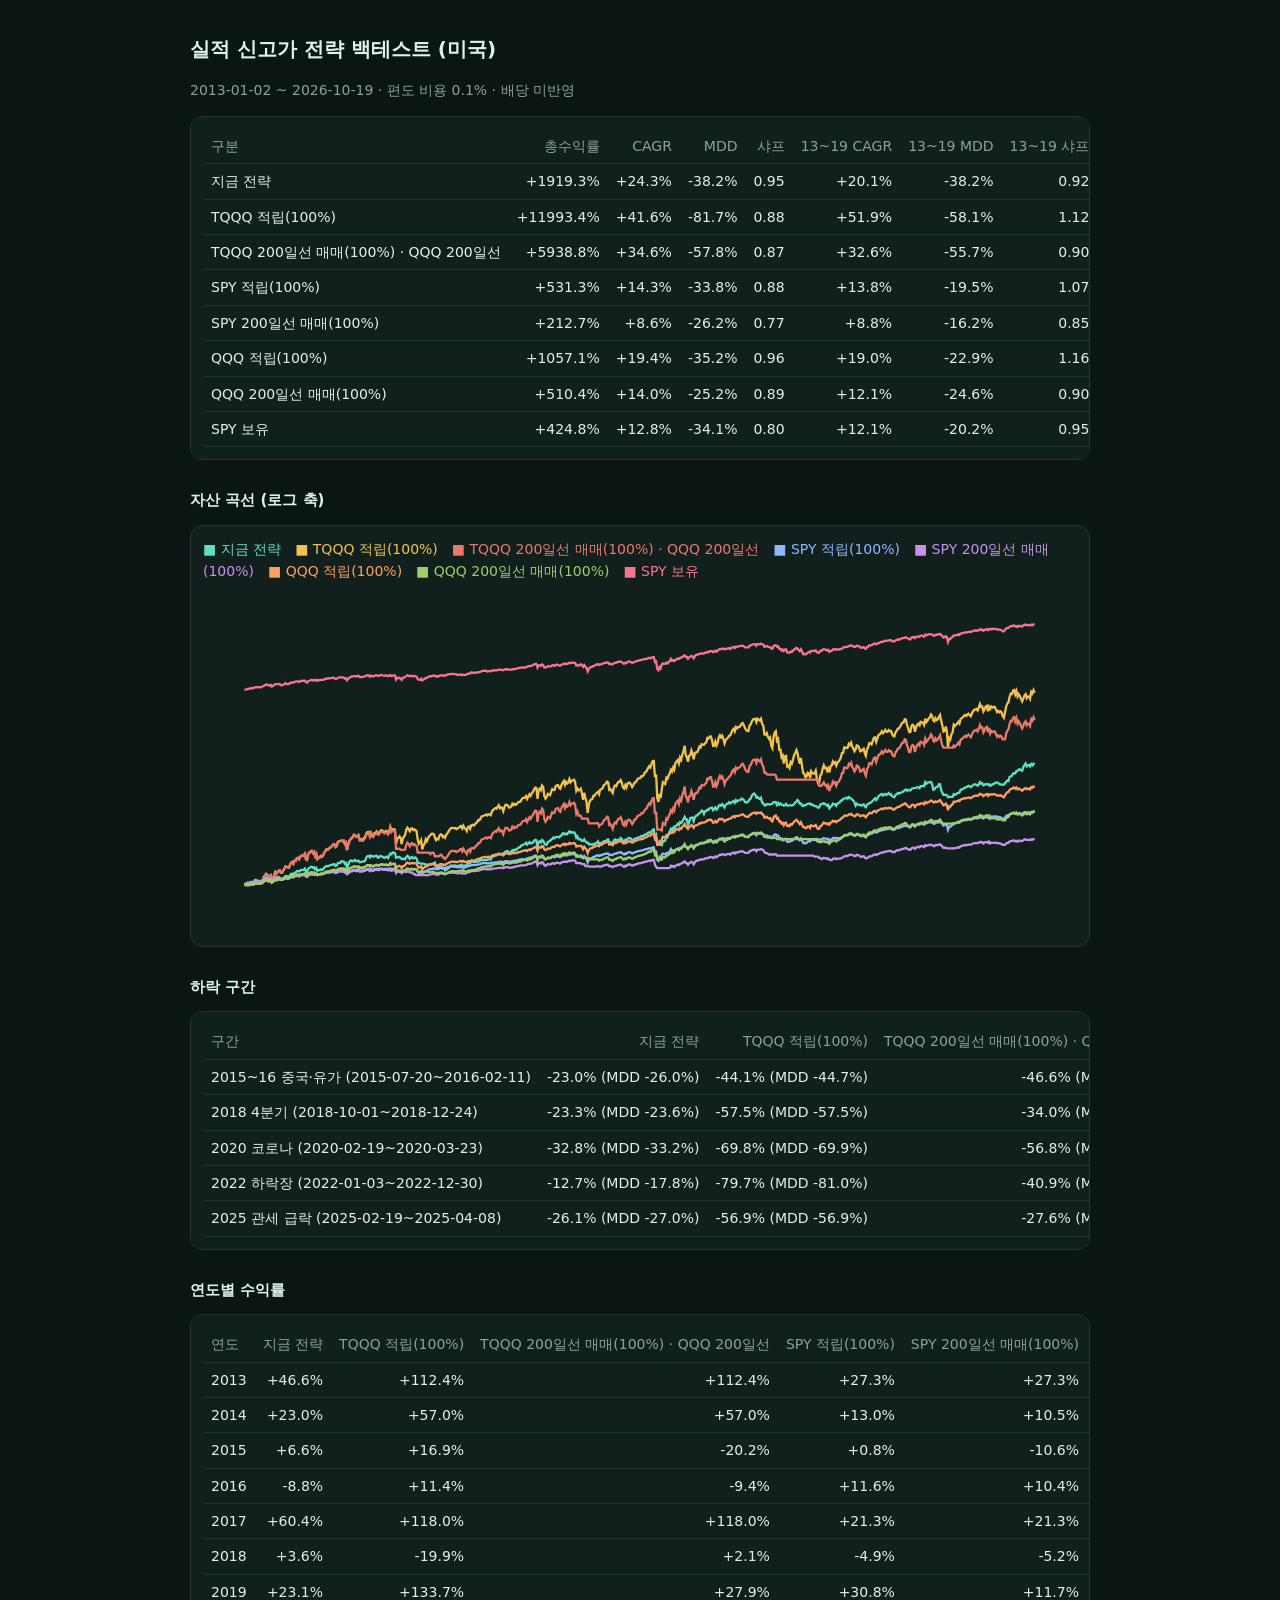
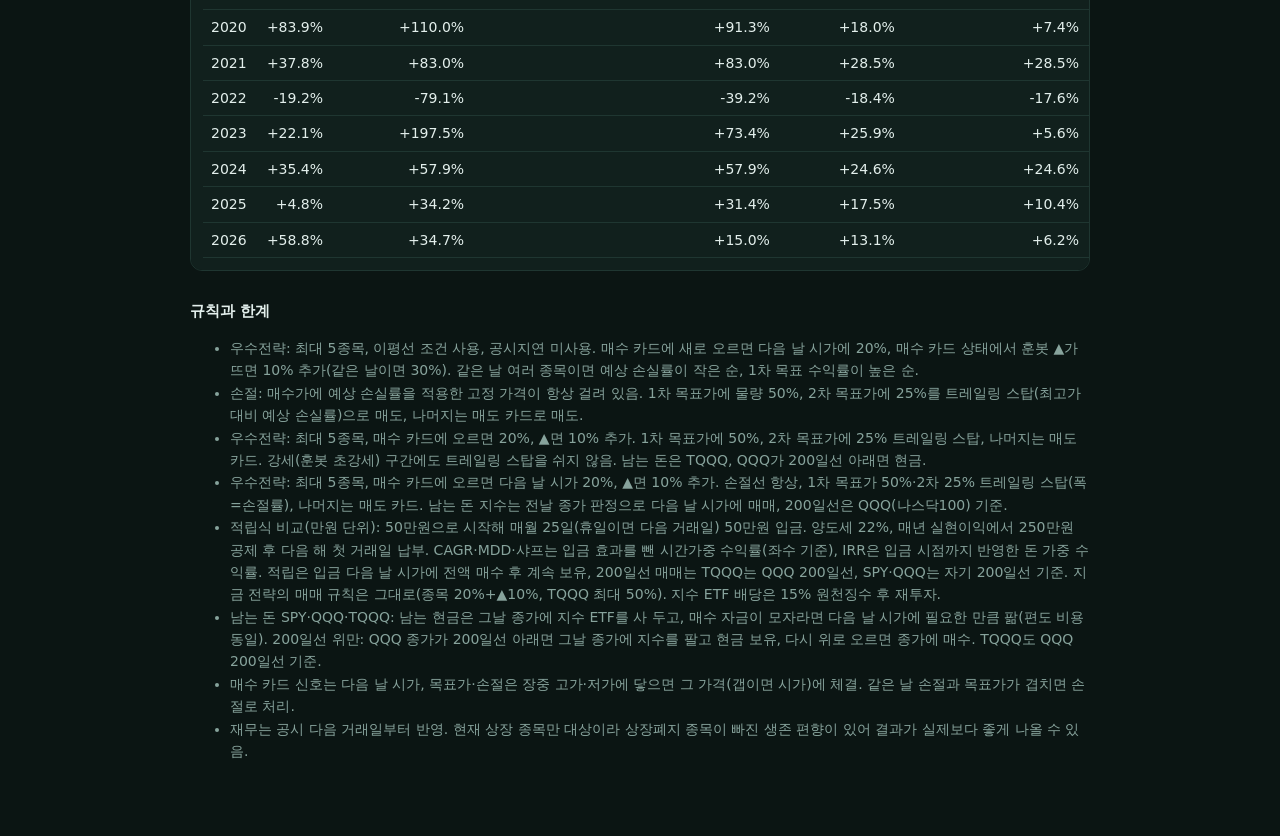
==== commit b46022e7: "backtest: 2026-10-22" ====
--- a/docs/backtest.html
+++ b/docs/backtest.html
@@ -9,16 +9,16 @@
 li{color:var(--sub)} svg{width:100%;height:auto}
 </style></head><body><div class="wrap">
 <h1>실적 신고가 전략 백테스트 (미국)</h1><p style="color:var(--sub)">2013-01-02 ~ 2026-10-19 · 편도 비용 0.1% · 배당 미반영</p>
-<div class="box"><table><tr><th>구분</th><th>총수익률</th><th>CAGR</th><th>MDD</th><th>샤프</th><th>13~19 CAGR</th><th>13~19 MDD</th><th>13~19 샤프</th><th>20~26 CAGR</th><th>20~26 MDD</th><th>20~26 샤프</th><th>거래</th><th>승률</th><th>평균 손익</th><th>평균 보유(거래일)</th><th>평균 투자 비중</th><th>낸 세금(시작자산=1)</th></tr><tr><td>지금 전략 (세후)</td><td>+1642.7%</td><td>+23.0%</td><td>-39.0%</td><td>0.91</td><td>+17.6%</td><td>-39.0%</td><td>0.83</td><td>+28.8%</td><td>-33.4%</td><td>0.99</td><td>331</td><td>37%</td><td>+2.1%</td><td>43</td><td>66%</td><td>2.68</td></tr><tr><td>종목만·남는 돈 현금 (세후)</td><td>+355.0%</td><td>+11.6%</td><td>-34.0%</td><td>0.76</td><td>+3.4%</td><td>-34.0%</td><td>0.31</td><td>+20.7%</td><td>-26.2%</td><td>1.12</td><td>329</td><td>37%</td><td>+2.1%</td><td>44</td><td>68%</td><td>0.57</td></tr><tr><td>TQQQ만·QQQ 200일선 매매 (세후)</td><td>+5367.2%</td><td>+33.7%</td><td>-58.0%</td><td>0.85</td><td>+31.0%</td><td>-56.3%</td><td>0.87</td><td>+36.4%</td><td>-58.0%</td><td>0.85</td><td></td><td></td><td></td><td></td><td></td><td>7.67</td></tr><tr><td>SPY 보유</td><td>+424.8%</td><td>+12.8%</td><td>-34.1%</td><td>0.80</td><td>+12.1%</td><td>-20.2%</td><td>0.95</td><td>+13.5%</td><td>-34.1%</td><td>0.73</td><td></td><td></td><td></td><td></td><td></td><td></td></tr></table></div>
-<h2>자산 곡선 (로그 축)</h2><div class="box"><div class="legend"><span style="color:#5fe0c2">■ 지금 전략 (세후)</span><span style="color:#f2c14e">■ 종목만·남는 돈 현금 (세후)</span><span style="color:#e8796b">■ TQQQ만·QQQ 200일선 매매 (세후)</span><span style="color:#8fb8ff">■ SPY 보유</span></div><svg viewBox="0 0 760 300"><polyline fill="none" stroke="#5fe0c2" stroke-width="2" points="36.0,260.3 37.0,259.8 38.0,260.2 39.0,258.9 40.0,259.0 41.0,258.9 41.9,258.6 42.9,258.4 43.9,258.3 44.9,256.4 45.9,256.0 46.9,256.5 47.9,255.3 48.9,255.8 49.9,256.5 50.9,256.2 51.9,255.1 52.9,254.7 53.8,253.1 54.8,252.8 55.8,252.2 56.8,252.3 57.8,253.3 58.8,252.9 59.8,255.4 60.8,253.9 61.8,251.8 62.8,251.2 63.8,252.1 64.8,251.3 65.7,251.2 66.7,251.9 67.7,252.7 68.7,252.7 69.7,252.0 70.7,251.2 71.7,250.4 72.7,250.3 73.7,251.1 74.7,251.1 75.7,249.8 76.7,249.4 77.6,249.3 78.6,250.7 79.6,248.8 80.6,248.5 81.6,247.4 82.6,247.3 83.6,247.8 84.6,247.1 85.6,246.6 86.6,248.7 87.6,248.4 88.6,247.3 89.5,250.0 90.5,250.4 91.5,247.2 92.5,246.4 93.5,245.8 94.5,245.2 95.5,246.3 96.5,245.7 97.5,247.6 98.5,246.3 99.5,248.8 100.5,247.9 101.4,248.4 102.4,247.7 103.4,248.3 104.4,247.7 105.4,246.4 106.4,245.4 107.4,244.8 108.4,245.2 109.4,244.7 110.4,244.1 111.4,243.8 112.4,244.1 113.3,243.5 114.3,243.7 115.3,245.1 116.3,244.7 117.3,242.8 118.3,242.4 119.3,242.7 120.3,241.1 121.3,241.2 122.3,241.5 123.3,243.1 124.3,242.6 125.2,246.9 126.2,244.7 127.2,241.7 128.2,240.8 129.2,240.4 130.2,241.2 131.2,240.9 132.2,239.9 133.2,241.2 134.2,241.0 135.2,240.6 136.2,243.7 137.1,243.6 138.1,243.2 139.1,242.8 140.1,242.9 141.1,241.9 142.1,239.3 143.1,238.3 144.1,238.1 145.1,239.4 146.1,237.7 147.1,238.4 148.1,238.8 149.0,238.3 150.0,238.0 151.0,238.0 152.0,239.6 153.0,239.4 154.0,238.2 155.0,238.3 156.0,238.8 157.0,239.3 158.0,239.8 159.0,238.8 160.0,238.9 160.9,239.9 161.9,237.6 162.9,236.1 163.9,236.6 164.9,235.2 165.9,235.2 166.9,235.7 167.9,239.5 168.9,238.9 169.9,239.1 170.9,238.7 171.9,239.9 172.8,240.7 173.8,240.6 174.8,240.2 175.8,240.8 176.8,239.0 177.8,237.9 178.8,238.7 179.8,240.5 180.8,239.4 181.8,238.9 182.8,240.0 183.8,239.4 184.7,239.2 185.7,240.2 186.7,244.3 187.7,244.5 188.7,244.9 189.7,245.1 190.7,245.2 191.7,245.2 192.7,245.5 193.7,245.9 194.7,246.0 195.7,246.0 196.6,245.8 197.6,245.4 198.6,245.8 199.6,245.2 200.6,244.9 201.6,244.1 202.6,247.3 203.6,248.3 204.6,248.4 205.6,248.0 206.6,247.5 207.6,247.8 208.5,249.3 209.5,248.8 210.5,251.0 211.5,250.5 212.5,249.8 213.5,249.0 214.5,248.1 215.5,246.8 216.5,247.1 217.5,246.7 218.5,247.1 219.5,246.8 220.4,247.0 221.4,247.3 222.4,247.0 223.4,246.7 224.4,246.1 225.4,247.0 226.4,246.8 227.4,246.7 228.4,247.2 229.4,246.3 230.4,244.9 231.4,245.2 232.3,244.5 233.3,242.8 234.3,243.2 235.3,243.6 236.3,243.5 237.3,243.6 238.3,243.2 239.3,243.5 240.3,243.0 241.3,242.2 242.3,241.7 243.3,242.2 244.2,242.4 245.2,241.9 246.2,241.7 247.2,241.9 248.2,241.5 249.2,241.5 250.2,241.5 251.2,239.8 252.2,239.1 253.2,238.9 254.2,238.5 255.2,238.3 256.1,237.6 257.1,237.1 258.1,237.2 259.1,237.1 260.1,236.6 261.1,237.2 262.1,235.8 263.1,234.9 264.1,234.6 265.1,234.5 266.1,235.5 267.1,235.7 268.0,235.1 269.0,233.7 270.0,234.1 271.0,233.2 272.0,233.4 273.0,232.6 274.0,231.7 275.0,231.2 276.0,230.6 277.0,229.4 278.0,229.1 279.0,228.9 279.9,228.2 280.9,227.1 281.9,228.8 282.9,227.7 283.9,226.8 284.9,228.0 285.9,228.6 286.9,228.2 287.9,226.6 288.9,225.9 289.9,226.4 290.9,232.3 291.8,227.9 292.8,227.2 293.8,228.3 294.8,226.4 295.8,227.1 296.8,229.0 297.8,230.3 298.8,230.5 299.8,228.2 300.8,227.4 301.8,226.8 302.8,225.8 303.7,225.5 304.7,224.0 305.7,224.8 306.7,224.0 307.7,223.5 308.7,223.6 309.7,223.9 310.7,223.1 311.7,222.3 312.7,220.8 313.7,220.7 314.7,221.6 315.6,220.8 316.6,221.4 317.6,220.0 318.6,218.9 319.6,220.0 320.6,219.4 321.6,219.8 322.6,219.7 323.6,220.8 324.6,224.1 325.6,223.1 326.6,225.7 327.5,225.6 328.5,225.7 329.5,227.0 330.5,227.1 331.5,225.7 332.5,227.4 333.5,228.4 334.5,228.2 335.5,230.4 336.5,230.1 337.5,230.6 338.5,230.6 339.4,230.0 340.4,230.8 341.4,229.4 342.4,228.9 343.4,227.8 344.4,230.1 345.4,229.3 346.4,230.4 347.4,228.7 348.4,227.7 349.4,227.7 350.3,228.0 351.3,226.4 352.3,226.1 353.3,229.3 354.3,228.7 355.3,229.4 356.3,228.9 357.3,226.8 358.3,226.2 359.3,227.9 360.3,226.5 361.3,226.3 362.2,226.4 363.2,225.0 364.2,225.9 365.2,227.4 366.2,228.1 367.2,226.3 368.2,226.8 369.2,225.6 370.2,224.8 371.2,225.1 372.2,225.7 373.2,226.9 374.1,226.8 375.1,225.5 376.1,225.3 377.1,225.1 378.1,224.6 379.1,224.5 380.1,224.2 381.1,223.3 382.1,223.4 383.1,223.1 384.1,222.0 385.1,222.0 386.0,222.0 387.0,220.8 388.0,220.4 389.0,220.9 390.0,219.6 391.0,218.4 392.0,218.0 393.0,224.9 394.0,223.0 395.0,231.1 396.0,230.9 397.0,230.9 397.9,230.9 398.9,231.3 399.9,227.8 400.9,228.1 401.9,227.5 402.9,223.7 403.9,224.5 404.9,221.6 405.9,219.8 406.9,217.4 407.9,218.3 408.9,216.5 409.8,218.2 410.8,215.0 411.8,214.5 412.8,213.0 413.8,213.9 414.8,211.6 415.8,212.4 416.8,210.8 417.8,209.1 418.8,207.1 419.8,209.2 420.8,209.3 421.7,214.0 422.7,211.6 423.7,208.2 424.7,207.8 425.7,207.6 426.7,210.6 427.7,207.4 428.7,206.2 429.7,205.7 430.7,204.7 431.7,203.8 432.7,203.1 433.6,201.6 434.6,202.2 435.6,204.7 436.6,202.3 437.6,202.1 438.6,201.2 439.6,201.2 440.6,199.8 441.6,199.5 442.6,199.2 443.6,201.4 444.6,200.3 445.5,199.0 446.5,200.8 447.5,199.7 448.5,197.6 449.5,196.9 450.5,197.6 451.5,196.2 452.5,197.3 453.5,199.0 454.5,196.9 455.5,195.9 456.5,195.7 457.4,194.5 458.4,195.5 459.4,194.8 460.4,194.2 461.4,193.5 462.4,195.1 463.4,192.7 464.4,194.0 465.4,193.1 466.4,192.9 467.4,192.6 468.4,191.5 469.3,191.8 470.3,192.7 471.3,194.4 472.3,194.8 473.3,194.5 474.3,193.8 475.3,192.0 476.3,191.3 477.3,188.8 478.3,187.7 479.3,187.1 480.3,188.4 481.2,190.6 482.2,189.9 483.2,191.4 484.2,191.7 485.2,190.7 486.2,195.1 487.2,195.6 488.2,197.3 489.2,197.5 490.2,196.5 491.2,196.5 492.2,196.6 493.1,196.9 494.1,196.1 495.1,196.0 496.1,194.8 497.1,194.4 498.1,194.7 499.1,197.1 500.1,195.4 501.1,196.9 502.1,195.8 503.1,196.8 504.1,197.0 505.0,197.7 506.0,197.4 507.0,196.2 508.0,197.7 509.0,197.6 510.0,197.5 511.0,197.4 512.0,197.5 513.0,197.3 514.0,196.3 515.0,195.0 516.0,194.1 516.9,192.9 517.9,193.8 518.9,195.9 519.9,195.8 520.9,197.6 521.9,198.1 522.9,197.1 523.9,197.4 524.9,196.6 525.9,196.1 526.9,196.0 527.9,195.9 528.8,197.0 529.8,196.7 530.8,197.4 531.8,198.1 532.8,198.2 533.8,198.4 534.8,199.5 535.8,199.3 536.8,196.8 537.8,196.4 538.8,196.0 539.8,195.5 540.7,196.5 541.7,196.6 542.7,197.8 543.7,197.1 544.7,200.1 545.7,198.8 546.7,197.8 547.7,196.1 548.7,196.7 549.7,196.4 550.7,197.9 551.7,196.1 552.6,195.4 553.6,195.3 554.6,193.0 555.6,192.9 556.6,190.2 557.6,189.6 558.6,189.0 559.6,189.0 560.6,189.6 561.6,188.0 562.6,189.2 563.6,189.4 564.5,191.1 565.5,192.0 566.5,193.6 567.5,196.2 568.5,194.5 569.5,195.1 570.5,195.6 571.5,195.5 572.5,196.2 573.5,195.7 574.5,195.2 575.5,196.8 576.4,197.7 577.4,195.6 578.4,194.9 579.4,194.4 580.4,194.2 581.4,193.4 582.4,192.2 583.4,191.3 584.4,190.2 585.4,191.9 586.4,190.3 587.4,188.9 588.3,188.4 589.3,187.5 590.3,186.6 591.3,188.1 592.3,187.5 593.3,187.0 594.3,188.3 595.3,188.3 596.3,187.2 597.3,188.9 598.3,188.3 599.3,190.1 600.2,190.9 601.2,191.6 602.2,189.7 603.2,189.0 604.2,188.1 605.2,188.9 606.2,188.2 607.2,187.8 608.2,187.3 609.2,186.8 610.2,185.6 611.2,185.1 612.1,186.0 613.1,185.5 614.1,186.1 615.1,186.3 616.1,184.8 617.1,184.2 618.1,184.1 619.1,184.1 620.1,183.5 621.1,183.2 622.1,183.2 623.1,184.2 624.0,182.5 625.0,182.6 626.0,181.7 627.0,182.8 628.0,178.6 629.0,180.3 630.0,179.3 631.0,179.0 632.0,179.3 633.0,178.8 634.0,179.9 635.0,184.4 635.9,184.0 636.9,181.9 637.9,181.5 638.9,181.6 639.9,179.2 640.9,179.0 641.9,183.5 642.9,185.6 643.9,187.6 644.9,187.7 645.9,187.4 646.9,188.0 647.8,189.6 648.8,189.4 649.8,189.4 650.8,189.5 651.8,189.4 652.8,187.0 653.8,187.7 654.8,187.1 655.8,186.3 656.8,186.0 657.8,185.9 658.8,183.1 659.7,183.2 660.7,182.4 661.7,182.1 662.7,181.3 663.7,181.2 664.7,180.4 665.7,179.8 666.7,180.4 667.7,180.9 668.7,179.9 669.7,179.3 670.6,178.8 671.6,178.6 672.6,179.0 673.6,179.8 674.6,178.8 675.6,176.8 676.6,177.9 677.6,177.5 678.6,179.5 679.6,179.1 680.6,178.4 681.6,178.5 682.5,179.1 683.5,178.6 684.5,180.3 685.5,180.0 686.5,178.9 687.5,178.9 688.5,178.1 689.5,177.4 690.5,177.5 691.5,177.7 692.5,179.0 693.5,179.2 694.4,179.1 695.4,179.3 696.4,179.5 697.4,178.0 698.4,177.0 699.4,175.8 700.4,176.2 701.4,172.7 702.4,172.4 703.4,171.7 704.4,169.7 705.4,169.4 706.3,169.5 707.3,167.6 708.3,167.5 709.3,166.3 710.3,166.1 711.3,166.9 712.3,167.3 713.3,164.2 714.3,162.5 715.3,160.9 716.3,163.4 717.3,162.6 718.2,162.1 719.2,163.6 720.2,161.6 721.2,162.7 722.2,161.2 723.2,162.0"/><polyline fill="none" stroke="#f2c14e" stroke-width="2" points="36.0,260.3 37.0,259.8 38.0,260.3 39.0,259.0 40.0,259.1 41.0,259.1 41.9,258.8 42.9,258.5 43.9,258.8 44.9,257.9 45.9,257.4 46.9,258.2 47.9,257.0 48.9,257.5 49.9,258.3 50.9,257.8 51.9,256.9 52.9,256.7 53.8,255.1 54.8,254.9 55.8,254.5 56.8,254.2 57.8,255.0 58.8,254.7 59.8,255.6 60.8,255.1 61.8,254.1 62.8,254.4 63.8,254.8 64.8,254.8 65.7,254.7 66.7,255.4 67.7,256.0 68.7,256.1 69.7,255.4 70.7,254.6 71.7,253.8 72.7,253.7 73.7,254.5 74.7,254.5 75.7,253.4 76.7,253.2 77.6,253.3 78.6,253.8 79.6,252.6 80.6,252.3 81.6,251.7 82.6,251.7 83.6,251.8 84.6,251.8 85.6,251.7 86.6,253.2 87.6,253.1 88.6,252.5 89.5,253.4 90.5,253.5 91.5,252.8 92.5,252.7 93.5,252.5 94.5,252.2 95.5,252.3 96.5,252.2 97.5,252.2 98.5,251.9 99.5,252.3 100.5,251.9 101.4,252.4 102.4,252.4 103.4,252.6 104.4,252.5 105.4,252.4 106.4,252.1 107.4,252.4 108.4,252.7 109.4,252.5 110.4,252.5 111.4,252.3 112.4,253.3 113.3,253.2 114.3,253.5 115.3,253.9 116.3,253.9 117.3,253.6 118.3,253.2 119.3,253.3 120.3,251.8 121.3,251.8 122.3,252.4 123.3,253.3 124.3,253.1 125.2,254.6 126.2,254.5 127.2,253.3 128.2,252.8 129.2,252.6 130.2,253.4 131.2,253.3 132.2,252.3 133.2,253.6 134.2,253.4 135.2,253.1 136.2,254.2 137.1,254.2 138.1,254.2 139.1,254.0 140.1,254.8 141.1,254.5 142.1,253.2 143.1,252.3 144.1,252.2 145.1,252.4 146.1,251.6 147.1,252.1 148.1,252.4 149.0,252.3 150.0,252.0 151.0,252.3 152.0,253.2 153.0,253.0 154.0,252.7 155.0,253.1 156.0,253.4 157.0,253.6 158.0,253.8 159.0,253.4 160.0,253.4 160.9,253.5 161.9,251.9 162.9,252.0 163.9,251.1 164.9,250.3 165.9,250.3 166.9,250.6 167.9,252.9 168.9,252.4 169.9,252.6 170.9,252.2 171.9,253.1 172.8,253.9 173.8,253.7 174.8,253.3 175.8,254.1 176.8,254.4 177.8,254.0 178.8,254.0 179.8,254.9 180.8,254.5 181.8,254.0 182.8,254.8 183.8,254.8 184.7,254.8 185.7,255.7 186.7,257.4 187.7,257.6 188.7,258.1 189.7,258.2 190.7,258.4 191.7,258.3 192.7,258.6 193.7,259.1 194.7,259.1 195.7,259.2 196.6,258.9 197.6,258.5 198.6,259.0 199.6,258.7 200.6,258.4 201.6,257.6 202.6,260.8 203.6,261.8 204.6,261.9 205.6,261.7 206.6,261.8 207.6,261.9 208.5,262.7 209.5,262.2 210.5,264.0 211.5,264.0 212.5,264.0 213.5,264.0 214.5,263.8 215.5,262.6 216.5,263.0 217.5,262.5 218.5,263.0 219.5,262.6 220.4,262.9 221.4,263.4 222.4,263.2 223.4,263.4 224.4,263.0 225.4,263.0 226.4,263.9 227.4,262.7 228.4,262.9 229.4,261.8 230.4,261.5 231.4,262.0 232.3,261.3 233.3,260.1 234.3,260.5 235.3,260.9 236.3,260.9 237.3,261.1 238.3,260.7 239.3,260.9 240.3,260.7 241.3,260.4 242.3,260.3 243.3,261.0 244.2,261.2 245.2,261.1 246.2,261.0 247.2,261.0 248.2,261.0 249.2,260.9 250.2,260.7 251.2,259.9 252.2,259.7 253.2,259.6 254.2,259.4 255.2,259.2 256.1,258.9 257.1,258.5 258.1,258.5 259.1,258.6 260.1,258.1 261.1,258.3 262.1,257.8 263.1,257.6 264.1,257.3 265.1,257.1 266.1,257.4 267.1,257.4 268.0,257.1 269.0,256.9 270.0,256.7 271.0,256.3 272.0,256.0 273.0,255.5 274.0,255.2 275.0,254.9 276.0,254.3 277.0,253.8 278.0,254.2 279.0,254.0 279.9,253.2 280.9,252.8 281.9,253.4 282.9,253.4 283.9,253.4 284.9,254.0 285.9,254.9 286.9,254.9 287.9,253.9 288.9,253.7 289.9,254.0 290.9,255.4 291.8,254.9 292.8,254.6 293.8,255.1 294.8,254.4 295.8,255.0 296.8,255.9 297.8,256.5 298.8,256.6 299.8,255.9 300.8,255.8 301.8,255.2 302.8,254.9 303.7,254.5 304.7,253.1 305.7,253.9 306.7,253.8 307.7,253.1 308.7,253.3 309.7,253.5 310.7,252.6 311.7,251.8 312.7,250.4 313.7,250.8 314.7,250.8 315.6,250.9 316.6,251.0 317.6,249.9 318.6,249.7 319.6,250.0 320.6,249.7 321.6,250.1 322.6,250.3 323.6,250.6 324.6,252.1 325.6,252.1 326.6,253.0 327.5,252.8 328.5,252.7 329.5,252.9 330.5,253.0 331.5,251.5 332.5,253.2 333.5,254.2 334.5,254.1 335.5,255.6 336.5,255.2 337.5,255.7 338.5,255.8 339.4,255.1 340.4,255.9 341.4,254.6 342.4,254.1 343.4,253.0 344.4,254.4 345.4,254.0 346.4,255.4 347.4,254.0 348.4,253.5 349.4,253.5 350.3,253.9 351.3,252.6 352.3,252.3 353.3,254.9 354.3,254.4 355.3,254.8 356.3,253.8 357.3,253.2 358.3,253.0 359.3,254.1 360.3,253.5 361.3,253.5 362.2,253.8 363.2,252.8 364.2,253.3 365.2,254.4 366.2,254.5 367.2,254.3 368.2,254.3 369.2,254.0 370.2,253.5 371.2,253.6 372.2,254.0 373.2,254.7 374.1,254.8 375.1,253.8 376.1,253.6 377.1,253.4 378.1,252.9 379.1,253.0 380.1,252.6 381.1,252.1 382.1,252.4 383.1,252.5 384.1,252.2 385.1,252.3 386.0,252.3 387.0,251.8 388.0,252.1 389.0,252.4 390.0,252.2 391.0,251.7 392.0,251.4 393.0,252.7 394.0,252.5 395.0,253.1 396.0,252.9 397.0,252.9 397.9,252.9 398.9,252.9 399.9,252.9 400.9,252.8 401.9,252.7 402.9,251.5 403.9,252.0 404.9,250.4 405.9,249.9 406.9,248.9 407.9,249.2 408.9,249.1 409.8,250.1 410.8,249.4 411.8,249.7 412.8,248.1 413.8,248.1 414.8,248.4 415.8,248.2 416.8,248.6 417.8,248.0 418.8,247.6 419.8,247.7 420.8,246.9 421.7,250.1 422.7,248.6 423.7,245.4 424.7,244.8 425.7,244.1 426.7,245.7 427.7,244.1 428.7,243.0 429.7,242.6 430.7,242.3 431.7,242.3 432.7,241.4 433.6,240.7 434.6,241.0 435.6,242.2 436.6,240.1 437.6,240.2 438.6,240.9 439.6,241.2 440.6,240.3 441.6,240.1 442.6,239.5 443.6,239.1 444.6,238.2 445.5,238.5 446.5,238.9 447.5,238.7 448.5,238.7 449.5,238.9 450.5,238.9 451.5,237.8 452.5,238.1 453.5,238.5 454.5,237.3 455.5,236.6 456.5,236.7 457.4,236.0 458.4,237.2 459.4,237.2 460.4,237.7 461.4,237.6 462.4,238.5 463.4,237.2 464.4,238.3 465.4,237.6 466.4,237.4 467.4,237.5 468.4,236.8 469.3,237.3 470.3,237.7 471.3,238.8 472.3,239.0 473.3,238.6 474.3,237.8 475.3,236.5 476.3,236.0 477.3,234.2 478.3,233.5 479.3,233.1 480.3,234.2 481.2,235.4 482.2,235.2 483.2,237.6 484.2,236.7 485.2,235.8 486.2,238.3 487.2,238.3 488.2,239.1 489.2,239.2 490.2,238.1 491.2,238.0 492.2,238.2 493.1,238.4 494.1,237.6 495.1,237.6 496.1,236.4 497.1,236.0 498.1,236.0 499.1,236.6 500.1,234.9 501.1,236.4 502.1,235.3 503.1,236.3 504.1,236.5 505.0,237.2 506.0,236.9 507.0,235.7 508.0,237.2 509.0,237.1 510.0,237.0 511.0,236.9 512.0,237.0 513.0,236.8 514.0,235.8 515.0,234.5 516.0,233.6 516.9,232.4 517.9,233.3 518.9,235.5 519.9,235.3 520.9,237.1 521.9,237.6 522.9,236.6 523.9,237.0 524.9,236.1 525.9,235.6 526.9,235.6 527.9,235.5 528.8,236.6 529.8,236.3 530.8,236.9 531.8,237.6 532.8,237.7 533.8,237.9 534.8,239.0 535.8,239.4 536.8,236.9 537.8,236.5 538.8,236.5 539.8,236.2 540.7,236.2 541.7,236.4 542.7,236.5 543.7,236.4 544.7,237.9 545.7,237.7 546.7,237.2 547.7,236.1 548.7,236.6 549.7,236.4 550.7,237.8 551.7,236.0 552.6,235.3 553.6,235.2 554.6,233.0 555.6,232.9 556.6,231.5 557.6,231.8 558.6,231.3 559.6,230.9 560.6,231.9 561.6,230.7 562.6,231.5 563.6,232.3 564.5,232.6 565.5,233.0 566.5,233.6 567.5,236.8 568.5,236.1 569.5,236.9 570.5,237.1 571.5,236.9 572.5,237.7 573.5,237.2 574.5,236.5 575.5,238.3 576.4,238.4 577.4,236.5 578.4,235.9 579.4,235.5 580.4,235.2 581.4,234.3 582.4,233.8 583.4,233.3 584.4,232.2 585.4,233.0 586.4,232.8 587.4,232.0 588.3,231.6 589.3,231.3 590.3,231.6 591.3,232.1 592.3,231.9 593.3,231.9 594.3,232.4 595.3,231.8 596.3,230.9 597.3,231.9 598.3,231.6 599.3,232.1 600.2,232.1 601.2,232.2 602.2,231.5 603.2,231.2 604.2,230.8 605.2,231.3 606.2,231.2 607.2,231.7 608.2,231.8 609.2,231.2 610.2,231.2 611.2,230.5 612.1,230.0 613.1,228.4 614.1,228.8 615.1,229.3 616.1,228.4 617.1,228.0 618.1,227.8 619.1,227.2 620.1,226.7 621.1,226.4 622.1,226.6 623.1,226.9 624.0,226.1 625.0,226.0 626.0,225.5 627.0,225.8 628.0,222.5 629.0,222.7 630.0,222.1 631.0,222.5 632.0,222.8 633.0,223.2 634.0,223.7 635.0,226.6 635.9,226.8 636.9,226.6 637.9,225.8 638.9,226.1 639.9,224.5 640.9,224.9 641.9,227.7 642.9,229.0 643.9,229.9 644.9,229.9 645.9,229.7 646.9,230.3 647.8,231.9 648.8,231.7 649.8,231.6 650.8,231.7 651.8,231.7 652.8,229.6 653.8,229.8 654.8,229.2 655.8,228.7 656.8,228.6 657.8,228.3 658.8,225.9 659.7,226.0 660.7,225.3 661.7,225.2 662.7,224.8 663.7,224.2 664.7,224.1 665.7,223.7 666.7,223.9 667.7,224.2 668.7,224.0 669.7,224.0 670.6,223.8 671.6,223.7 672.6,224.3 673.6,224.6 674.6,224.6 675.6,223.5 676.6,223.5 677.6,222.8 678.6,223.8 679.6,223.5 680.6,222.7 681.6,222.9 682.5,223.4 683.5,222.9 684.5,224.2 685.5,224.0 686.5,223.0 687.5,222.9 688.5,222.3 689.5,221.6 690.5,221.7 691.5,222.2 692.5,223.3 693.5,223.7 694.4,223.5 695.4,223.2 696.4,223.4 697.4,222.0 698.4,221.2 699.4,220.1 700.4,220.7 701.4,217.9 702.4,218.1 703.4,217.3 704.4,215.9 705.4,215.8 706.3,215.3 707.3,214.3 708.3,212.7 709.3,212.0 710.3,211.6 711.3,211.7 712.3,211.4 713.3,209.5 714.3,209.0 715.3,207.9 716.3,208.8 717.3,208.7 718.2,208.3 719.2,208.6 720.2,208.3 721.2,208.9 722.2,208.4 723.2,208.4"/><polyline fill="none" stroke="#e8796b" stroke-width="2" points="36.0,260.3 37.0,261.0 38.0,260.8 39.0,261.2 40.0,260.9 41.0,260.3 41.9,259.4 42.9,260.7 43.9,260.3 44.9,258.3 45.9,258.5 46.9,258.4 47.9,258.5 48.9,259.0 49.9,258.6 50.9,258.4 51.9,256.3 52.9,253.2 53.8,252.2 54.8,250.8 55.8,251.2 56.8,252.5 57.8,253.0 58.8,251.9 59.8,256.3 60.8,254.2 61.8,251.8 62.8,249.0 63.8,250.5 64.8,248.8 65.7,248.0 66.7,247.5 67.7,249.3 68.7,249.4 69.7,247.6 70.7,246.1 71.7,244.2 72.7,244.3 73.7,244.9 74.7,245.2 75.7,242.4 76.7,240.6 77.6,240.1 78.6,241.8 79.6,239.0 80.6,239.3 81.6,236.8 82.6,236.4 83.6,237.8 84.6,235.6 85.6,234.5 86.6,234.9 87.6,234.4 88.6,233.0 89.5,237.6 90.5,238.1 91.5,233.2 92.5,231.9 93.5,231.1 94.5,230.5 95.5,232.5 96.5,231.4 97.5,235.1 98.5,233.0 99.5,237.4 100.5,236.3 101.4,236.3 102.4,234.8 103.4,235.7 104.4,234.7 105.4,232.2 106.4,230.7 107.4,229.1 108.4,229.5 109.4,228.8 110.4,227.6 111.4,227.2 112.4,225.9 113.3,224.8 114.3,224.9 115.3,227.1 116.3,226.2 117.3,222.8 118.3,222.0 119.3,222.1 120.3,221.5 121.3,222.1 122.3,221.6 123.3,224.3 124.3,223.2 125.2,229.8 126.2,225.6 127.2,222.1 128.2,220.6 129.2,219.5 130.2,218.8 131.2,216.5 132.2,216.8 133.2,218.3 134.2,218.0 135.2,216.9 136.2,223.9 137.1,223.9 138.1,223.9 139.1,224.1 140.1,222.7 141.1,221.4 142.1,218.7 143.1,217.7 144.1,217.6 145.1,220.8 146.1,218.2 147.1,220.4 148.1,220.8 149.0,218.7 150.0,218.3 151.0,217.1 152.0,218.5 153.0,218.9 154.0,216.8 155.0,215.9 156.0,216.5 157.0,217.2 158.0,217.8 159.0,216.6 160.0,217.0 160.9,218.6 161.9,217.1 162.9,213.1 163.9,216.5 164.9,215.2 165.9,215.3 166.9,215.5 167.9,230.9 168.9,230.9 169.9,230.9 170.9,230.9 171.9,231.8 172.8,231.8 173.8,231.8 174.8,231.8 175.8,231.6 176.8,227.2 177.8,225.6 178.8,227.1 179.8,228.8 180.8,226.6 181.8,226.2 182.8,227.8 183.8,226.9 184.7,227.9 185.7,228.6 186.7,234.7 187.7,234.7 188.7,234.7 189.7,234.7 190.7,234.7 191.7,234.7 192.7,234.7 193.7,234.7 194.7,234.7 195.7,234.7 196.6,234.7 197.6,236.1 198.6,234.9 199.6,234.8 200.6,235.0 201.6,237.9 202.6,237.8 203.6,237.8 204.6,237.8 205.6,237.5 206.6,236.3 207.6,236.7 208.5,238.7 209.5,238.8 210.5,240.3 211.5,239.3 212.5,237.9 213.5,236.3 214.5,234.9 215.5,233.6 216.5,233.2 217.5,233.2 218.5,233.6 219.5,233.4 220.4,234.3 221.4,233.6 222.4,233.1 223.4,232.1 224.4,231.6 225.4,233.7 226.4,231.4 227.4,233.6 228.4,234.3 229.4,236.0 230.4,232.5 231.4,232.2 232.3,234.0 233.3,231.0 234.3,230.6 235.3,231.2 236.3,230.4 237.3,229.0 238.3,228.5 239.3,226.5 240.3,226.6 241.3,225.3 242.3,223.4 243.3,223.0 244.2,222.8 245.2,222.1 246.2,221.8 247.2,222.5 248.2,221.5 249.2,221.7 250.2,222.2 251.2,219.4 252.2,217.7 253.2,217.1 254.2,216.2 255.2,216.6 256.1,215.1 257.1,213.6 258.1,216.4 259.1,215.4 260.1,216.1 261.1,218.8 262.1,215.5 263.1,213.3 264.1,213.4 265.1,213.9 266.1,215.7 267.1,215.5 268.0,214.9 269.0,212.3 270.0,213.6 271.0,212.4 272.0,213.4 273.0,212.7 274.0,211.2 275.0,210.7 276.0,210.5 277.0,208.9 278.0,207.6 279.0,207.4 279.9,207.2 280.9,205.8 281.9,208.2 282.9,206.1 283.9,204.2 284.9,205.6 285.9,203.5 286.9,202.1 287.9,199.9 288.9,198.5 289.9,198.7 290.9,208.3 291.8,200.9 292.8,199.5 293.8,200.8 294.8,196.7 295.8,197.9 296.8,205.7 297.8,208.0 298.8,206.8 299.8,203.8 300.8,204.3 301.8,205.0 302.8,201.9 303.7,199.8 304.7,200.7 305.7,200.4 306.7,197.0 307.7,196.5 308.7,196.2 309.7,198.6 310.7,199.5 311.7,196.2 312.7,194.3 313.7,192.8 314.7,196.1 315.6,193.5 316.6,195.0 317.6,194.0 318.6,191.0 319.6,193.8 320.6,192.4 321.6,192.3 322.6,191.6 323.6,193.5 324.6,201.2 325.6,199.2 326.6,202.7 327.5,202.7 328.5,202.9 329.5,205.4 330.5,205.4 331.5,205.4 332.5,205.4 333.5,205.4 334.5,205.4 335.5,210.6 336.5,210.6 337.5,210.6 338.5,210.6 339.4,210.6 340.4,210.6 341.4,210.6 342.4,210.3 343.4,210.3 344.4,213.3 345.4,211.7 346.4,211.4 347.4,210.8 348.4,208.1 349.4,207.5 350.3,206.5 351.3,204.9 352.3,205.5 353.3,211.9 354.3,211.3 355.3,212.8 356.3,215.2 357.3,211.5 358.3,209.9 359.3,210.6 360.3,207.9 361.3,206.6 362.2,206.8 363.2,205.4 364.2,207.6 365.2,211.5 366.2,212.6 367.2,209.5 368.2,211.6 369.2,208.1 370.2,207.4 371.2,207.7 372.2,209.3 373.2,211.2 374.1,210.0 375.1,207.5 376.1,207.2 377.1,205.8 378.1,204.1 379.1,203.6 380.1,203.5 381.1,201.9 382.1,202.0 383.1,201.0 384.1,198.8 385.1,198.4 386.0,197.0 387.0,194.9 388.0,193.2 389.0,194.3 390.0,191.5 391.0,188.9 392.0,188.8 393.0,202.7 394.0,200.4 395.0,216.1 396.0,216.1 397.0,216.1 397.9,216.1 398.9,216.9 399.9,210.2 400.9,211.0 401.9,211.8 402.9,206.3 403.9,207.2 404.9,204.4 405.9,202.5 406.9,199.4 407.9,200.9 408.9,197.5 409.8,199.2 410.8,193.7 411.8,192.3 412.8,191.1 413.8,194.0 414.8,188.9 415.8,190.9 416.8,186.3 417.8,183.5 418.8,178.7 419.8,187.2 420.8,188.5 421.7,192.5 422.7,187.5 423.7,186.9 424.7,182.8 425.7,185.6 426.7,190.3 427.7,185.2 428.7,184.3 429.7,184.3 430.7,182.2 431.7,179.5 432.7,180.2 433.6,177.4 434.6,177.7 435.6,177.9 436.6,176.4 437.6,175.8 438.6,172.0 439.6,172.6 440.6,170.8 441.6,170.7 442.6,173.8 443.6,178.9 444.6,178.7 445.5,175.2 446.5,178.5 447.5,176.3 448.5,171.4 449.5,169.6 450.5,171.5 451.5,170.0 452.5,172.7 453.5,176.7 454.5,173.8 455.5,172.6 456.5,171.9 457.4,170.2 458.4,169.8 459.4,167.7 460.4,165.2 461.4,164.1 462.4,166.3 463.4,162.5 464.4,163.6 465.4,162.5 466.4,162.5 467.4,161.4 468.4,159.5 469.3,159.0 470.3,160.9 471.3,163.4 472.3,165.2 473.3,166.0 474.3,166.1 475.3,161.2 476.3,160.2 477.3,157.6 478.3,156.0 479.3,155.5 480.3,155.6 481.2,158.4 482.2,155.3 483.2,156.1 484.2,157.0 485.2,155.4 486.2,159.7 487.2,161.5 488.2,166.7 489.2,166.7 490.2,168.2 491.2,168.6 492.2,168.6 493.1,168.6 494.1,168.6 495.1,168.6 496.1,168.6 497.1,168.6 498.1,169.2 499.1,172.8 500.1,172.8 501.1,172.8 502.1,172.8 503.1,172.8 504.1,172.8 505.0,172.8 506.0,172.8 507.0,172.8 508.0,172.8 509.0,172.8 510.0,172.8 511.0,172.8 512.0,172.8 513.0,172.8 514.0,172.8 515.0,172.8 516.0,172.8 516.9,172.8 517.9,172.8 518.9,172.8 519.9,172.8 520.9,172.8 521.9,172.8 522.9,172.8 523.9,172.8 524.9,172.8 525.9,172.8 526.9,172.8 527.9,172.8 528.8,172.8 529.8,172.8 530.8,172.8 531.8,172.8 532.8,172.8 533.8,172.8 534.8,172.8 535.8,178.6 536.8,178.6 537.8,178.6 538.8,177.2 539.8,175.7 540.7,178.0 541.7,177.7 542.7,180.3 543.7,178.3 544.7,183.1 545.7,179.3 546.7,178.5 547.7,175.0 548.7,176.5 549.7,175.6 550.7,178.6 551.7,175.7 552.6,175.2 553.6,173.5 554.6,171.8 555.6,167.8 556.6,167.5 557.6,162.9 558.6,162.8 559.6,163.6 560.6,163.0 561.6,159.7 562.6,160.7 563.6,158.8 564.5,162.0 565.5,163.7 566.5,166.1 567.5,164.6 568.5,161.0 569.5,161.4 570.5,163.1 571.5,166.3 572.5,165.9 573.5,164.6 574.5,164.0 575.5,167.9 576.4,170.0 577.4,164.5 578.4,162.5 579.4,159.1 580.4,159.3 581.4,160.2 582.4,157.3 583.4,154.6 584.4,154.1 585.4,158.1 586.4,155.0 587.4,152.2 588.3,151.7 589.3,150.6 590.3,148.9 591.3,150.5 592.3,149.3 593.3,147.7 594.3,149.4 595.3,149.4 596.3,147.8 597.3,148.8 598.3,148.6 599.3,151.4 600.2,153.0 601.2,153.3 602.2,149.7 603.2,148.6 604.2,146.5 605.2,146.4 606.2,145.0 607.2,142.8 608.2,141.4 609.2,141.3 610.2,138.4 611.2,138.9 612.1,143.1 613.1,146.1 614.1,149.5 615.1,149.5 616.1,144.3 617.1,143.4 618.1,144.3 619.1,149.3 620.1,145.4 621.1,143.3 622.1,142.4 623.1,143.7 624.0,140.7 625.0,141.2 626.0,141.3 627.0,143.4 628.0,138.0 629.0,140.9 630.0,139.6 631.0,137.7 632.0,137.1 633.0,134.3 634.0,135.6 635.0,139.5 635.9,140.3 636.9,137.6 637.9,139.3 638.9,138.6 639.9,136.6 640.9,134.8 641.9,140.0 642.9,143.8 643.9,145.7 644.9,145.7 645.9,145.7 646.9,145.7 647.8,145.7 648.8,145.7 649.8,145.7 650.8,145.7 651.8,145.7 652.8,143.9 653.8,145.1 654.8,143.9 655.8,143.1 656.8,141.4 657.8,142.9 658.8,138.9 659.7,138.3 660.7,137.6 661.7,136.3 662.7,135.6 663.7,136.5 664.7,135.0 665.7,134.4 666.7,135.7 667.7,136.6 668.7,134.1 669.7,132.3 670.6,131.1 671.6,130.8 672.6,130.2 673.6,131.6 674.6,129.4 675.6,126.1 676.6,128.4 677.6,128.2 678.6,132.5 679.6,130.6 680.6,128.3 681.6,127.7 682.5,132.4 683.5,128.5 684.5,133.6 685.5,131.4 686.5,132.4 687.5,131.8 688.5,131.8 689.5,133.9 690.5,136.2 691.5,135.3 692.5,136.4 693.5,135.5 694.4,136.4 695.4,138.6 696.4,138.6 697.4,138.6 698.4,133.7 699.4,131.0 700.4,130.1 701.4,125.2 702.4,122.6 703.4,122.9 704.4,119.9 705.4,119.3 706.3,123.2 707.3,120.3 708.3,125.0 709.3,122.9 710.3,124.6 711.3,127.0 712.3,129.2 713.3,126.9 714.3,124.1 715.3,122.9 716.3,126.4 717.3,125.0 718.2,124.8 719.2,126.9 720.2,121.0 721.2,122.4 722.2,119.6 723.2,121.8"/><polyline fill="none" stroke="#8fb8ff" stroke-width="2" points="36.0,92.4 37.0,92.4 38.0,92.2 39.0,91.6 40.0,91.6 41.0,91.3 41.9,91.0 42.9,91.1 43.9,91.0 44.9,90.3 45.9,90.2 46.9,90.3 47.9,90.2 48.9,90.1 49.9,90.4 50.9,90.1 51.9,89.5 52.9,89.0 53.8,88.6 54.8,87.9 55.8,88.0 56.8,88.6 57.8,88.7 58.8,88.1 59.8,89.6 60.8,89.1 61.8,88.3 62.8,87.7 63.8,87.6 64.8,87.5 65.7,87.5 66.7,87.5 67.7,88.4 68.7,88.5 69.7,88.1 70.7,87.5 71.7,86.7 72.7,87.4 73.7,87.8 74.7,87.5 75.7,86.7 76.7,86.3 77.6,86.2 78.6,86.3 79.6,85.5 80.6,85.4 81.6,85.2 82.6,85.2 83.6,85.7 84.6,85.1 85.6,84.7 86.6,84.7 87.6,84.7 88.6,84.6 89.5,85.9 90.5,86.3 91.5,85.0 92.5,84.6 93.5,84.3 94.5,83.9 95.5,84.4 96.5,83.9 97.5,84.5 98.5,83.8 99.5,84.8 100.5,84.2 101.4,84.2 102.4,83.9 103.4,83.9 104.4,83.9 105.4,83.5 106.4,83.0 107.4,82.6 108.4,82.8 109.4,82.5 110.4,82.5 111.4,82.5 112.4,82.3 113.3,82.1 114.3,82.3 115.3,83.2 116.3,82.9 117.3,82.1 118.3,81.8 119.3,81.7 120.3,81.8 121.3,81.7 122.3,81.9 123.3,82.8 124.3,82.4 125.2,84.2 126.2,83.1 127.2,82.1 128.2,81.4 129.2,81.2 130.2,80.9 131.2,80.6 132.2,80.5 133.2,81.1 134.2,80.7 135.2,80.4 136.2,81.5 137.1,81.4 138.1,81.5 139.1,81.4 140.1,81.0 141.1,80.7 142.1,80.1 143.1,79.9 144.1,80.1 145.1,81.1 146.1,80.1 147.1,80.9 148.1,80.9 149.0,80.3 150.0,80.1 151.0,80.0 152.0,80.4 153.0,80.4 154.0,79.8 155.0,79.6 156.0,80.0 157.0,80.2 158.0,80.2 159.0,80.0 160.0,80.2 160.9,80.7 161.9,80.2 162.9,79.8 163.9,80.7 164.9,80.2 165.9,80.1 166.9,80.1 167.9,83.6 168.9,82.2 169.9,82.2 170.9,82.1 171.9,82.9 172.8,83.9 173.8,82.2 174.8,81.8 175.8,81.3 176.8,80.7 177.8,80.0 178.8,80.4 179.8,80.9 180.8,80.3 181.8,80.4 182.8,80.9 183.8,80.5 184.7,80.8 185.7,81.2 186.7,83.2 187.7,83.9 188.7,84.0 189.7,82.9 190.7,84.4 191.7,83.6 192.7,83.1 193.7,82.1 194.7,82.1 195.7,81.4 196.6,81.1 197.6,80.8 198.6,80.7 199.6,80.5 200.6,80.2 201.6,80.3 202.6,81.0 203.6,80.7 204.6,81.0 205.6,80.3 206.6,80.0 207.6,79.8 208.5,80.4 209.5,80.0 210.5,80.3 211.5,79.7 212.5,79.2 213.5,79.0 214.5,79.0 215.5,78.9 216.5,78.8 217.5,78.8 218.5,79.0 219.5,78.9 220.4,79.2 221.4,79.6 222.4,79.5 223.4,79.3 224.4,79.2 225.4,79.8 226.4,79.4 227.4,79.8 228.4,79.7 229.4,79.1 230.4,78.6 231.4,78.5 232.3,78.3 233.3,77.4 234.3,77.6 235.3,77.9 236.3,77.6 237.3,77.6 238.3,77.6 239.3,77.3 240.3,77.2 241.3,76.9 242.3,76.4 243.3,76.1 244.2,76.0 245.2,76.0 246.2,76.1 247.2,76.6 248.2,76.3 249.2,76.3 250.2,76.5 251.2,75.9 252.2,75.8 253.2,75.7 254.2,75.7 255.2,75.7 256.1,75.5 257.1,75.2 258.1,75.1 259.1,75.3 260.1,75.2 261.1,75.6 262.1,75.1 263.1,74.7 264.1,74.7 265.1,74.7 266.1,75.1 267.1,75.2 268.0,75.1 269.0,74.6 270.0,74.8 271.0,74.4 272.0,74.4 273.0,74.1 274.0,73.7 275.0,73.6 276.0,73.4 277.0,73.3 278.0,73.2 279.0,73.2 279.9,73.3 280.9,72.9 281.9,72.4 282.9,72.2 283.9,71.9 284.9,72.1 285.9,71.6 286.9,71.2 287.9,70.6 288.9,70.1 289.9,70.3 290.9,73.3 291.8,71.3 292.8,71.1 293.8,71.8 294.8,70.6 295.8,71.2 296.8,73.2 297.8,73.3 298.8,72.8 299.8,72.0 300.8,72.1 301.8,72.4 302.8,72.1 303.7,71.3 304.7,71.3 305.7,71.8 306.7,71.1 307.7,70.6 308.7,71.0 309.7,71.5 310.7,71.6 311.7,70.9 312.7,70.3 313.7,70.0 314.7,70.4 315.6,69.8 316.6,70.3 317.6,69.7 318.6,69.1 319.6,69.5 320.6,69.2 321.6,68.9 322.6,69.2 323.6,69.4 324.6,71.4 325.6,70.9 326.6,71.7 327.5,71.3 328.5,70.4 329.5,71.3 330.5,72.6 331.5,71.0 332.5,72.5 333.5,73.6 334.5,76.5 335.5,74.3 336.5,73.2 337.5,72.8 338.5,72.5 339.4,71.7 340.4,71.7 341.4,71.2 342.4,70.6 343.4,70.4 344.4,71.2 345.4,70.3 346.4,70.6 347.4,70.2 348.4,69.5 349.4,69.3 350.3,69.3 351.3,68.8 352.3,69.0 353.3,70.4 354.3,70.0 355.3,70.5 356.3,70.4 357.3,69.4 358.3,69.0 359.3,69.2 360.3,68.6 361.3,68.3 362.2,68.4 363.2,68.0 364.2,68.4 365.2,69.5 366.2,70.0 367.2,69.0 368.2,69.4 369.2,68.4 370.2,68.0 371.2,68.0 372.2,68.5 373.2,69.2 374.1,68.9 375.1,68.2 376.1,68.1 377.1,67.8 378.1,67.2 379.1,67.1 380.1,67.0 381.1,66.6 382.1,66.5 383.1,66.3 384.1,65.9 385.1,65.9 386.0,65.7 387.0,65.2 388.0,64.8 389.0,65.3 390.0,64.7 391.0,64.2 392.0,64.2 393.0,68.4 394.0,67.9 395.0,74.6 396.0,75.6 397.0,72.8 397.9,74.0 398.9,70.7 399.9,69.7 400.9,70.1 401.9,70.1 402.9,69.0 403.9,69.7 404.9,68.7 405.9,67.5 406.9,65.6 407.9,67.4 408.9,67.0 409.8,67.7 410.8,66.6 411.8,66.1 412.8,65.5 413.8,65.9 414.8,64.9 415.8,64.7 416.8,64.1 417.8,63.5 418.8,62.7 419.8,64.0 420.8,64.1 421.7,65.7 422.7,64.4 423.7,63.9 424.7,63.2 425.7,63.7 426.7,65.3 427.7,63.6 428.7,62.3 429.7,62.4 430.7,61.8 431.7,61.4 432.7,61.4 433.6,60.9 434.6,61.2 435.6,61.2 436.6,60.3 437.6,60.3 438.6,59.9 439.6,60.1 440.6,59.3 441.6,59.1 442.6,59.2 443.6,60.1 444.6,59.3 445.5,58.7 446.5,59.5 447.5,58.8 448.5,57.8 449.5,57.1 450.5,57.4 451.5,56.8 452.5,56.9 453.5,57.6 454.5,57.2 455.5,56.9 456.5,56.6 457.4,56.5 458.4,57.2 459.4,56.3 460.4,55.7 461.4,55.5 462.4,56.4 463.4,55.2 464.4,55.4 465.4,55.1 466.4,54.7 467.4,54.7 468.4,54.3 469.3,54.4 470.3,54.9 471.3,55.7 472.3,55.7 473.3,55.8 474.3,55.7 475.3,54.4 476.3,54.0 477.3,53.6 478.3,53.2 479.3,53.1 480.3,53.2 481.2,54.5 482.2,53.1 483.2,53.0 484.2,53.2 485.2,52.6 486.2,53.2 487.2,53.4 488.2,55.4 489.2,55.1 490.2,54.6 491.2,55.2 492.2,55.7 493.1,55.5 494.1,56.9 495.1,57.1 496.1,54.9 497.1,54.1 498.1,54.0 499.1,55.3 500.1,54.9 501.1,57.1 502.1,57.1 503.1,58.5 504.1,57.8 505.0,59.0 506.0,57.7 507.0,57.5 508.0,60.3 509.0,60.4 510.0,60.4 511.0,59.4 512.0,59.7 513.0,58.9 514.0,57.5 515.0,57.3 516.0,56.3 516.9,56.6 517.9,58.0 518.9,59.1 519.9,57.5 520.9,59.4 521.9,61.6 522.9,61.4 523.9,62.0 524.9,61.4 525.9,60.3 526.9,59.6 527.9,60.2 528.8,58.9 529.8,58.9 530.8,58.9 531.8,59.0 532.8,58.3 533.8,60.1 534.8,60.5 535.8,60.2 536.8,58.7 537.8,58.8 538.8,58.0 539.8,57.4 540.7,57.8 541.7,57.9 542.7,58.7 543.7,58.1 544.7,59.7 545.7,59.0 546.7,58.8 547.7,57.6 548.7,57.7 549.7,57.3 550.7,58.0 551.7,57.6 552.6,57.6 553.6,57.6 554.6,57.3 555.6,57.0 556.6,56.3 557.6,55.5 558.6,55.5 559.6,55.4 560.6,55.4 561.6,54.5 562.6,54.3 563.6,54.0 564.5,54.7 565.5,54.8 566.5,55.5 567.5,55.3 568.5,54.4 569.5,54.6 570.5,55.0 571.5,55.8 572.5,56.2 573.5,55.8 574.5,55.6 575.5,56.8 576.4,57.2 577.4,55.6 578.4,55.2 579.4,54.2 580.4,54.1 581.4,54.0 582.4,53.5 583.4,52.7 584.4,52.6 585.4,53.2 586.4,52.6 587.4,52.1 588.3,51.8 589.3,51.3 590.3,50.9 591.3,51.0 592.3,50.5 593.3,50.1 594.3,50.2 595.3,50.1 596.3,49.6 597.3,49.7 598.3,49.7 599.3,50.7 600.2,50.6 601.2,50.8 602.2,49.8 603.2,49.4 604.2,48.9 605.2,49.2 606.2,48.7 607.2,48.3 608.2,47.9 609.2,48.0 610.2,47.4 611.2,47.1 612.1,47.8 613.1,48.1 614.1,48.8 615.1,48.8 616.1,47.5 617.1,47.0 618.1,46.9 619.1,48.0 620.1,47.0 621.1,46.5 622.1,46.3 623.1,46.7 624.0,45.7 625.0,45.7 626.0,45.9 627.0,46.5 628.0,44.9 629.0,45.5 630.0,44.9 631.0,44.6 632.0,44.6 633.0,44.6 634.0,44.7 635.0,45.7 635.9,45.9 636.9,44.9 637.9,44.8 638.9,44.9 639.9,44.5 640.9,44.2 641.9,45.1 642.9,46.1 643.9,47.4 644.9,47.1 645.9,46.2 646.9,47.1 647.8,51.2 648.8,48.5 649.8,48.6 650.8,47.5 651.8,47.1 652.8,45.5 653.8,45.8 654.8,45.4 655.8,45.2 656.8,44.6 657.8,45.1 658.8,44.0 659.7,43.7 660.7,43.4 661.7,43.2 662.7,42.8 663.7,43.1 664.7,42.8 665.7,42.5 666.7,42.5 667.7,42.6 668.7,42.1 669.7,41.6 670.6,41.4 671.6,41.3 672.6,41.1 673.6,41.5 674.6,41.0 675.6,40.2 676.6,40.8 677.6,40.4 678.6,41.6 679.6,40.8 680.6,40.4 681.6,40.2 682.5,41.0 683.5,40.1 684.5,40.4 685.5,39.9 686.5,40.0 687.5,40.0 688.5,39.8 689.5,39.9 690.5,40.4 691.5,40.2 692.5,40.6 693.5,40.7 694.4,41.0 695.4,41.9 696.4,42.1 697.4,40.8 698.4,39.6 699.4,39.1 700.4,39.1 701.4,38.0 702.4,37.6 703.4,37.7 704.4,37.1 705.4,37.0 706.3,37.8 707.3,37.4 708.3,38.2 709.3,37.2 710.3,37.3 711.3,37.6 712.3,37.8 713.3,36.9 714.3,36.3 715.3,36.3 716.3,36.7 717.3,36.5 718.2,36.6 719.2,37.0 720.2,36.2 721.2,36.7 722.2,36.0 723.2,36.0"/></svg></div>
-<h2>하락 구간</h2><div class="box"><table><tr><th>구간</th><th>지금 전략 (세후)</th><th>종목만·남는 돈 현금 (세후)</th><th>TQQQ만·QQQ 200일선 매매 (세후)</th><th>SPY 보유</th></tr><tr><td>2015~16 중국·유가 (2015-07-20~2016-02-11)</td><td>-23.7% (MDD -26.9%)</td><td>-17.1% (MDD -22.1%)</td><td>-47.3% (MDD -47.3%)</td><td>-14.0% (MDD -14.0%)</td></tr><tr><td>2018 4분기 (2018-10-01~2018-12-24)</td><td>-22.9% (MDD -23.2%)</td><td>-11.2% (MDD -11.5%)</td><td>-34.0% (MDD -34.0%)</td><td>-19.7% (MDD -19.7%)</td></tr><tr><td>2020 코로나 (2020-02-19~2020-03-23)</td><td>-32.6% (MDD -32.9%)</td><td>-4.4% (MDD -4.9%)</td><td>-56.8% (MDD -56.8%)</td><td>-34.1% (MDD -34.1%)</td></tr><tr><td>2022 하락장 (2022-01-03~2022-12-30)</td><td>-12.6% (MDD -17.9%)</td><td>-0.2% (MDD -17.9%)</td><td>-40.9% (MDD -40.9%)</td><td>-19.9% (MDD -25.4%)</td></tr><tr><td>2025 관세 급락 (2025-02-19~2025-04-08)</td><td>-25.0% (MDD -25.9%)</td><td>-16.4% (MDD -17.5%)</td><td>-27.6% (MDD -27.6%)</td><td>-19.0% (MDD -19.0%)</td></tr></table></div>
-<h2>연도별 수익률</h2><div class="box"><table><tr><th>연도</th><th>지금 전략 (세후)</th><th>종목만·남는 돈 현금 (세후)</th><th>TQQQ만·QQQ 200일선 매매 (세후)</th><th>SPY 보유</th></tr><tr><td>2013</td><td>+52.2%</td><td>+29.7%</td><td>+119.1%</td><td>+26.4%</td></tr><tr><td>2014</td><td>+16.2%</td><td>-5.6%</td><td>+57.1%</td><td>+11.3%</td></tr><tr><td>2015</td><td>+2.7%</td><td>-6.3%</td><td>-25.5%</td><td>-0.8%</td></tr><tr><td>2016</td><td>-10.5%</td><td>-15.2%</td><td>-10.7%</td><td>+9.6%</td></tr><tr><td>2017</td><td>+59.3%</td><td>+23.5%</td><td>+118.1%</td><td>+19.4%</td></tr><tr><td>2018</td><td>-0.1%</td><td>+0.0%</td><td>+2.2%</td><td>-6.3%</td></tr><tr><td>2019</td><td>+21.0%</td><td>+5.9%</td><td>+23.6%</td><td>+28.8%</td></tr><tr><td>2020</td><td>+82.1%</td><td>+39.8%</td><td>+91.4%</td><td>+16.2%</td></tr><tr><td>2021</td><td>+37.0%</td><td>+15.7%</td><td>+83.0%</td><td>+27.0%</td></tr><tr><td>2022</td><td>-19.5%</td><td>-5.4%</td><td>-39.2%</td><td>-19.5%</td></tr><tr><td>2023</td><td>+26.7%</td><td>+17.6%</td><td>+71.0%</td><td>+24.3%</td></tr><tr><td>2024</td><td>+27.0%</td><td>+25.7%</td><td>+57.9%</td><td>+23.3%</td></tr><tr><td>2025</td><td>+10.0%</td><td>+3.8%</td><td>+31.4%</td><td>+16.4%</td></tr><tr><td>2026</td><td>+56.7%</td><td>+52.6%</td><td>+14.7%</td><td>+12.4%</td></tr></table></div>
+<div class="box"><table><tr><th>구분</th><th>총수익률</th><th>CAGR</th><th>MDD</th><th>샤프</th><th>13~19 CAGR</th><th>13~19 MDD</th><th>13~19 샤프</th><th>20~26 CAGR</th><th>20~26 MDD</th><th>20~26 샤프</th><th>거래</th><th>승률</th><th>평균 손익</th><th>평균 보유(거래일)</th><th>평균 투자 비중</th><th>낸 세금(만원)</th><th>넣은 돈(만원)</th><th>최종 평가(만원)</th><th>돈 가중 연수익률(IRR)</th></tr><tr><td>지금 전략</td><td>+1919.3%</td><td>+24.3%</td><td>-38.2%</td><td>0.95</td><td>+20.1%</td><td>-38.2%</td><td>0.92</td><td>+28.9%</td><td>-34.3%</td><td>0.99</td><td>334</td><td>36%</td><td>+1.9%</td><td>43</td><td>64%</td><td>6,399</td><td>8,300</td><td>55,757</td><td>+24.8%</td></tr><tr><td>TQQQ 적립(100%)</td><td>+11993.4%</td><td>+41.6%</td><td>-81.7%</td><td>0.88</td><td>+51.9%</td><td>-58.1%</td><td>1.12</td><td>+31.7%</td><td>-81.7%</td><td>0.75</td><td></td><td></td><td></td><td></td><td></td><td>0</td><td>8,300</td><td>167,410</td><td>+38.6%</td></tr><tr><td>TQQQ 200일선 매매(100%) · QQQ 200일선</td><td>+5938.8%</td><td>+34.6%</td><td>-57.8%</td><td>0.87</td><td>+32.6%</td><td>-55.7%</td><td>0.90</td><td>+36.8%</td><td>-57.8%</td><td>0.86</td><td></td><td></td><td></td><td></td><td></td><td>13,257</td><td>8,300</td><td>109,461</td><td>+33.2%</td></tr><tr><td>SPY 적립(100%)</td><td>+531.3%</td><td>+14.3%</td><td>-33.8%</td><td>0.88</td><td>+13.8%</td><td>-19.5%</td><td>1.07</td><td>+14.8%</td><td>-33.8%</td><td>0.79</td><td></td><td></td><td></td><td></td><td></td><td>0</td><td>8,300</td><td>24,484</td><td>+14.5%</td></tr><tr><td>SPY 200일선 매매(100%)</td><td>+212.7%</td><td>+8.6%</td><td>-26.2%</td><td>0.77</td><td>+8.8%</td><td>-16.2%</td><td>0.85</td><td>+8.5%</td><td>-26.2%</td><td>0.71</td><td></td><td></td><td></td><td></td><td></td><td>823</td><td>8,300</td><td>15,206</td><td>+8.3%</td></tr><tr><td>QQQ 적립(100%)</td><td>+1057.1%</td><td>+19.4%</td><td>-35.2%</td><td>0.96</td><td>+19.0%</td><td>-22.9%</td><td>1.16</td><td>+19.9%</td><td>-35.2%</td><td>0.86</td><td></td><td></td><td></td><td></td><td></td><td>0</td><td>8,300</td><td>36,470</td><td>+19.5%</td></tr><tr><td>QQQ 200일선 매매(100%)</td><td>+510.4%</td><td>+14.0%</td><td>-25.2%</td><td>0.89</td><td>+12.1%</td><td>-24.6%</td><td>0.90</td><td>+16.0%</td><td>-25.2%</td><td>0.90</td><td></td><td></td><td></td><td></td><td></td><td>2,444</td><td>8,300</td><td>23,980</td><td>+14.2%</td></tr><tr><td>SPY 보유</td><td>+424.8%</td><td>+12.8%</td><td>-34.1%</td><td>0.80</td><td>+12.1%</td><td>-20.2%</td><td>0.95</td><td>+13.5%</td><td>-34.1%</td><td>0.73</td><td></td><td></td><td></td><td></td><td></td><td></td><td></td><td></td><td></td></tr></table></div>
+<h2>자산 곡선 (로그 축)</h2><div class="box"><div class="legend"><span style="color:#5fe0c2">■ 지금 전략</span><span style="color:#f2c14e">■ TQQQ 적립(100%)</span><span style="color:#e8796b">■ TQQQ 200일선 매매(100%) · QQQ 200일선</span><span style="color:#8fb8ff">■ SPY 적립(100%)</span><span style="color:#c792ea">■ SPY 200일선 매매(100%)</span><span style="color:#ff9e64">■ QQQ 적립(100%)</span><span style="color:#9ece6a">■ QQQ 200일선 매매(100%)</span><span style="color:#f7768e">■ SPY 보유</span></div><svg viewBox="0 0 760 300"><polyline fill="none" stroke="#5fe0c2" stroke-width="2" points="36.0,261.9 37.0,261.4 38.0,261.8 39.0,260.5 40.0,260.6 41.0,260.4 41.9,259.8 42.9,260.1 43.9,260.1 44.9,258.6 45.9,258.2 46.9,259.0 47.9,258.9 48.9,259.0 49.9,259.8 50.9,259.3 51.9,258.0 52.9,257.8 53.8,256.2 54.8,256.2 55.8,256.1 56.8,256.7 57.8,257.7 58.8,257.4 59.8,260.2 60.8,259.0 61.8,257.3 62.8,255.9 63.8,256.6 64.8,255.8 65.7,255.7 66.7,256.3 67.7,257.3 68.7,257.2 69.7,256.5 70.7,255.7 71.7,254.8 72.7,254.7 73.7,255.5 74.7,255.5 75.7,253.8 76.7,252.9 77.6,252.8 78.6,254.0 79.6,252.0 80.6,251.9 81.6,250.5 82.6,250.3 83.6,250.9 84.6,249.9 85.6,249.4 86.6,249.7 87.6,249.4 88.6,248.4 89.5,251.1 90.5,251.4 91.5,248.4 92.5,247.7 93.5,247.1 94.5,246.6 95.5,247.7 96.5,247.2 97.5,249.0 98.5,247.8 99.5,250.3 100.5,249.5 101.4,249.7 102.4,249.0 103.4,249.6 104.4,249.0 105.4,247.7 106.4,246.7 107.4,246.1 108.4,246.4 109.4,246.0 110.4,245.4 111.4,245.1 112.4,245.1 113.3,244.5 114.3,244.5 115.3,246.1 116.3,245.5 117.3,243.6 118.3,243.2 119.3,243.5 120.3,241.9 121.3,242.1 122.3,242.3 123.3,244.0 124.3,243.4 125.2,247.8 126.2,245.5 127.2,242.6 128.2,241.6 129.2,241.3 130.2,242.0 131.2,241.7 132.2,240.8 133.2,242.0 134.2,241.8 135.2,241.4 136.2,242.9 137.1,242.8 138.1,242.4 139.1,242.1 140.1,242.1 141.1,241.1 142.1,238.5 143.1,237.5 144.1,237.3 145.1,238.7 146.1,237.0 147.1,237.7 148.1,238.1 149.0,237.6 150.0,237.3 151.0,237.2 152.0,238.8 153.0,238.6 154.0,237.4 155.0,237.5 156.0,238.0 157.0,238.6 158.0,239.0 159.0,238.0 160.0,238.2 160.9,239.1 161.9,236.9 162.9,235.3 163.9,235.9 164.9,234.4 165.9,234.5 166.9,234.9 167.9,238.9 168.9,238.3 169.9,238.5 170.9,238.2 171.9,239.3 172.8,240.1 173.8,240.0 174.8,239.6 175.8,240.3 176.8,238.5 177.8,237.3 178.8,238.1 179.8,240.0 180.8,238.8 181.8,238.3 182.8,239.5 183.8,238.8 184.7,238.7 185.7,239.7 186.7,243.2 187.7,243.4 188.7,243.8 189.7,244.0 190.7,244.1 191.7,244.1 192.7,244.4 193.7,244.8 194.7,244.9 195.7,244.9 196.6,244.6 197.6,244.3 198.6,244.8 199.6,244.1 200.6,243.8 201.6,243.1 202.6,246.2 203.6,247.2 204.6,247.3 205.6,246.9 206.6,246.4 207.6,246.7 208.5,248.2 209.5,247.7 210.5,249.9 211.5,249.4 212.5,248.7 213.5,247.9 214.5,247.0 215.5,245.7 216.5,246.0 217.5,245.6 218.5,246.0 219.5,245.7 220.4,245.9 221.4,246.2 222.4,245.8 223.4,245.6 224.4,245.0 225.4,245.8 226.4,245.7 227.4,245.6 228.4,246.1 229.4,245.2 230.4,243.7 231.4,244.0 232.3,243.4 233.3,241.6 234.3,242.1 235.3,242.5 236.3,242.4 237.3,242.5 238.3,242.2 239.3,242.3 240.3,241.9 241.3,241.1 242.3,240.6 243.3,241.0 244.2,241.2 245.2,240.8 246.2,240.5 247.2,240.7 248.2,240.3 249.2,240.3 250.2,240.4 251.2,238.5 252.2,237.7 253.2,237.5 254.2,237.1 255.2,236.9 256.1,236.2 257.1,235.6 258.1,235.9 259.1,235.7 260.1,235.3 261.1,236.0 262.1,234.5 263.1,233.5 264.1,233.2 265.1,233.2 266.1,234.2 267.1,234.5 268.0,233.8 269.0,232.3 270.0,232.8 271.0,231.9 272.0,232.1 273.0,231.3 274.0,230.4 275.0,229.9 276.0,229.4 277.0,228.1 278.0,227.7 279.0,227.4 279.9,226.9 280.9,225.8 281.9,227.4 282.9,226.3 283.9,225.3 284.9,226.5 285.9,226.3 286.9,225.8 287.9,224.2 288.9,223.3 289.9,223.8 290.9,229.6 291.8,225.3 292.8,224.5 293.8,225.5 294.8,223.5 295.8,224.2 296.8,226.3 297.8,227.6 298.8,227.7 299.8,225.5 300.8,224.7 301.8,224.1 302.8,223.1 303.7,222.7 304.7,221.2 305.7,222.0 306.7,221.1 307.7,220.7 308.7,220.7 309.7,221.2 310.7,220.2 311.7,219.5 312.7,217.9 313.7,217.7 314.7,218.7 315.6,217.9 316.6,218.5 317.6,217.1 318.6,215.9 319.6,217.2 320.6,216.5 321.6,217.0 322.6,216.8 323.6,217.9 324.6,221.5 325.6,220.4 326.6,223.0 327.5,223.0 328.5,223.0 329.5,224.3 330.5,224.4 331.5,223.0 332.5,224.7 333.5,225.7 334.5,225.6 335.5,227.3 336.5,227.0 337.5,227.5 338.5,227.5 339.4,226.9 340.4,227.7 341.4,226.3 342.4,225.8 343.4,224.7 344.4,227.0 345.4,226.2 346.4,227.3 347.4,225.6 348.4,224.6 349.4,224.5 350.3,224.8 351.3,223.3 352.3,223.0 353.3,226.2 354.3,225.5 355.3,226.3 356.3,225.9 357.3,223.7 358.3,223.1 359.3,224.8 360.3,223.4 361.3,223.2 362.2,223.2 363.2,221.8 364.2,222.7 365.2,224.3 366.2,225.0 367.2,223.2 368.2,223.7 369.2,222.5 370.2,221.7 371.2,221.9 372.2,222.5 373.2,223.8 374.1,223.7 375.1,222.4 376.1,222.2 377.1,221.9 378.1,221.4 379.1,221.3 380.1,220.9 381.1,220.0 382.1,220.2 383.1,219.9 384.1,218.8 385.1,218.7 386.0,218.4 387.0,217.2 388.0,216.8 389.0,217.3 390.0,216.0 391.0,214.7 392.0,214.3 393.0,221.4 394.0,219.4 395.0,227.6 396.0,227.5 397.0,227.5 397.9,227.5 398.9,227.9 399.9,224.3 400.9,224.6 401.9,224.0 402.9,220.1 403.9,220.9 404.9,218.1 405.9,216.2 406.9,213.8 407.9,214.8 408.9,212.9 409.8,214.7 410.8,211.4 411.8,210.9 412.8,209.4 413.8,210.3 414.8,208.0 415.8,208.8 416.8,207.2 417.8,205.4 418.8,203.4 419.8,205.6 420.8,205.6 421.7,210.4 422.7,207.9 423.7,204.5 424.7,204.1 425.7,204.0 426.7,207.0 427.7,203.7 428.7,202.5 429.7,202.0 430.7,201.0 431.7,200.1 432.7,199.4 433.6,197.9 434.6,198.4 435.6,200.8 436.6,198.4 437.6,198.2 438.6,197.2 439.6,197.3 440.6,195.8 441.6,195.6 442.6,195.3 443.6,197.6 444.6,196.5 445.5,195.2 446.5,197.0 447.5,195.9 448.5,193.7 449.5,193.0 450.5,193.7 451.5,192.3 452.5,193.5 453.5,195.2 454.5,193.1 455.5,192.0 456.5,191.8 457.4,190.7 458.4,191.7 459.4,190.9 460.4,190.2 461.4,189.6 462.4,191.1 463.4,188.8 464.4,190.0 465.4,189.1 466.4,188.9 467.4,188.6 468.4,187.5 469.3,187.8 470.3,188.7 471.3,190.5 472.3,190.9 473.3,190.6 474.3,189.8 475.3,188.0 476.3,187.3 477.3,184.8 478.3,183.7 479.3,183.1 480.3,184.3 481.2,186.6 482.2,185.9 483.2,187.4 484.2,187.7 485.2,186.7 486.2,191.0 487.2,191.5 488.2,193.2 489.2,193.4 490.2,192.4 491.2,192.4 492.2,192.5 493.1,192.7 494.1,192.0 495.1,191.9 496.1,190.7 497.1,190.3 498.1,190.6 499.1,193.0 500.1,191.3 501.1,192.8 502.1,191.7 503.1,192.7 504.1,192.9 505.0,193.6 506.0,193.3 507.0,192.1 508.0,193.6 509.0,193.5 510.0,193.4 511.0,193.3 512.0,193.4 513.0,193.2 514.0,192.2 515.0,190.9 516.0,190.0 516.9,188.7 517.9,189.7 518.9,191.8 519.9,191.7 520.9,193.5 521.9,194.0 522.9,193.0 523.9,193.3 524.9,192.5 525.9,192.0 526.9,191.9 527.9,191.8 528.8,192.9 529.8,192.6 530.8,193.3 531.8,194.0 532.8,194.1 533.8,194.3 534.8,195.4 535.8,195.2 536.8,192.7 537.8,192.3 538.8,191.9 539.8,191.4 540.7,192.4 541.7,192.5 542.7,193.7 543.7,193.0 544.7,196.0 545.7,194.7 546.7,193.7 547.7,191.9 548.7,192.5 549.7,192.3 550.7,193.7 551.7,191.9 552.6,191.3 553.6,191.0 554.6,189.2 555.6,189.2 556.6,187.8 557.6,187.5 558.6,187.2 559.6,186.7 560.6,187.6 561.6,186.1 562.6,187.0 563.6,187.3 564.5,188.4 565.5,189.1 566.5,190.9 567.5,193.6 568.5,191.9 569.5,192.7 570.5,192.9 571.5,192.8 572.5,193.6 573.5,193.1 574.5,192.5 575.5,194.3 576.4,195.0 577.4,192.6 578.4,192.1 579.4,191.4 580.4,191.2 581.4,190.4 582.4,189.3 583.4,188.3 584.4,187.2 585.4,188.7 586.4,187.2 587.4,185.4 588.3,184.7 589.3,184.0 590.3,183.5 591.3,184.8 592.3,183.9 593.3,183.4 594.3,184.4 595.3,183.7 596.3,182.6 597.3,184.0 598.3,183.6 599.3,185.5 600.2,186.1 601.2,186.3 602.2,184.4 603.2,183.7 604.2,182.5 605.2,183.1 606.2,182.5 607.2,182.2 608.2,181.7 609.2,181.2 610.2,179.9 611.2,179.6 612.1,180.7 613.1,179.9 614.1,180.3 615.1,180.4 616.1,179.0 617.1,178.5 618.1,178.4 619.1,178.4 620.1,178.0 621.1,177.6 622.1,177.8 623.1,178.4 624.0,176.7 625.0,176.7 626.0,176.4 627.0,176.7 628.0,173.2 629.0,174.5 630.0,173.5 631.0,173.3 632.0,173.4 633.0,173.0 634.0,175.0 635.0,179.8 635.9,179.5 636.9,177.9 637.9,177.4 638.9,177.2 639.9,175.0 640.9,175.1 641.9,180.1 642.9,182.3 643.9,184.2 644.9,184.2 645.9,184.0 646.9,184.6 647.8,186.2 648.8,186.0 649.8,185.9 650.8,186.0 651.8,186.0 652.8,183.6 653.8,184.2 654.8,183.7 655.8,182.9 656.8,182.6 657.8,182.4 658.8,179.7 659.7,179.7 660.7,178.9 661.7,178.6 662.7,177.8 663.7,177.7 664.7,176.9 665.7,176.3 666.7,176.9 667.7,177.4 668.7,176.4 669.7,175.8 670.6,175.2 671.6,175.1 672.6,175.5 673.6,176.3 674.6,175.3 675.6,173.2 676.6,174.4 677.6,174.0 678.6,176.0 679.6,175.6 680.6,174.8 681.6,174.9 682.5,175.5 683.5,175.0 684.5,176.3 685.5,175.9 686.5,174.9 687.5,174.8 688.5,174.1 689.5,173.4 690.5,173.5 691.5,173.7 692.5,175.0 693.5,175.2 694.4,175.2 695.4,175.4 696.4,175.5 697.4,174.0 698.4,173.1 699.4,171.8 700.4,172.2 701.4,168.6 702.4,168.3 703.4,167.6 704.4,165.6 705.4,165.3 706.3,165.5 707.3,163.5 708.3,163.4 709.3,162.2 710.3,162.0 711.3,162.9 712.3,163.3 713.3,160.2 714.3,158.4 715.3,156.9 716.3,159.4 717.3,158.5 718.2,158.1 719.2,159.5 720.2,157.5 721.2,158.6 722.2,157.1 723.2,157.9"/><polyline fill="none" stroke="#f2c14e" stroke-width="2" points="36.0,261.9 37.0,262.6 38.0,262.4 39.0,262.8 40.0,262.7 41.0,262.1 41.9,261.2 42.9,262.5 43.9,262.4 44.9,260.3 45.9,260.5 46.9,260.4 47.9,260.6 48.9,261.1 49.9,260.7 50.9,260.5 51.9,258.5 52.9,255.4 53.8,254.3 54.8,252.9 55.8,253.5 56.8,254.8 57.8,255.3 58.8,254.2 59.8,258.8 60.8,256.7 61.8,254.2 62.8,251.4 63.8,252.9 64.8,251.3 65.7,250.4 66.7,249.9 67.7,251.8 68.7,251.9 69.7,250.1 70.7,248.6 71.7,246.6 72.7,246.8 73.7,247.4 74.7,247.6 75.7,244.9 76.7,243.1 77.6,242.5 78.6,244.2 79.6,241.5 80.6,241.7 81.6,239.2 82.6,238.9 83.6,240.2 84.6,238.0 85.6,237.0 86.6,237.4 87.6,236.8 88.6,235.5 89.5,240.1 90.5,240.6 91.5,235.6 92.5,234.4 93.5,233.6 94.5,233.0 95.5,234.9 96.5,233.8 97.5,237.6 98.5,235.5 99.5,240.0 100.5,238.8 101.4,238.8 102.4,237.3 103.4,238.1 104.4,237.1 105.4,234.7 106.4,233.2 107.4,231.5 108.4,231.9 109.4,231.2 110.4,230.0 111.4,229.7 112.4,228.4 113.3,227.3 114.3,227.3 115.3,229.5 116.3,228.7 117.3,225.2 118.3,224.4 119.3,224.4 120.3,223.9 121.3,224.5 122.3,224.0 123.3,226.8 124.3,225.6 125.2,232.2 126.2,228.0 127.2,224.5 128.2,222.9 129.2,221.9 130.2,221.1 131.2,218.9 132.2,219.1 133.2,220.6 134.2,220.4 135.2,219.3 136.2,222.9 137.1,222.9 138.1,222.9 139.1,223.1 140.1,221.7 141.1,220.3 142.1,217.7 143.1,216.6 144.1,216.5 145.1,219.7 146.1,217.1 147.1,219.3 148.1,219.7 149.0,217.6 150.0,217.3 151.0,216.0 152.0,217.5 153.0,217.8 154.0,215.8 155.0,214.9 156.0,215.4 157.0,216.1 158.0,216.7 159.0,215.5 160.0,216.0 160.9,217.6 161.9,216.0 162.9,212.0 163.9,215.4 164.9,214.1 165.9,214.2 166.9,214.4 167.9,227.3 168.9,222.0 169.9,221.5 170.9,220.3 171.9,222.3 172.8,227.1 173.8,221.7 174.8,220.7 175.8,218.8 176.8,214.4 177.8,212.7 178.8,214.2 179.8,215.9 180.8,213.7 181.8,213.4 182.8,214.9 183.8,214.1 184.7,215.0 185.7,215.7 186.7,223.3 187.7,226.8 188.7,225.6 189.7,223.6 190.7,231.6 191.7,228.1 192.7,226.8 193.7,222.8 194.7,224.5 195.7,222.0 196.6,220.4 197.6,219.3 198.6,218.1 199.6,218.0 200.6,218.2 201.6,221.1 202.6,223.6 203.6,222.4 204.6,222.9 205.6,219.8 206.6,218.6 207.6,218.9 208.5,221.0 209.5,220.1 210.5,221.5 211.5,219.0 212.5,217.7 213.5,216.0 214.5,214.6 215.5,213.3 216.5,212.9 217.5,212.9 218.5,213.3 219.5,213.1 220.4,214.0 221.4,213.3 222.4,212.8 223.4,211.8 224.4,211.3 225.4,213.4 226.4,211.1 227.4,213.3 228.4,213.9 229.4,215.7 230.4,212.2 231.4,211.8 232.3,213.7 233.3,210.7 234.3,210.3 235.3,210.9 236.3,210.1 237.3,208.6 238.3,208.2 239.3,206.1 240.3,206.3 241.3,204.9 242.3,203.0 243.3,202.6 244.2,202.4 245.2,201.7 246.2,201.4 247.2,202.2 248.2,201.1 249.2,201.3 250.2,201.9 251.2,199.0 252.2,197.3 253.2,196.7 254.2,195.7 255.2,196.2 256.1,194.7 257.1,193.2 258.1,195.9 259.1,195.0 260.1,195.6 261.1,198.4 262.1,195.0 263.1,192.8 264.1,193.0 265.1,193.4 266.1,195.2 267.1,195.1 268.0,194.4 269.0,191.9 270.0,193.1 271.0,192.0 272.0,192.9 273.0,192.2 274.0,190.7 275.0,190.3 276.0,190.1 277.0,188.4 278.0,187.1 279.0,186.9 279.9,186.7 280.9,185.3 281.9,187.7 282.9,185.6 283.9,183.7 284.9,185.1 285.9,182.9 286.9,181.6 287.9,179.4 288.9,177.9 289.9,178.2 290.9,187.8 291.8,180.4 292.8,178.9 293.8,180.2 294.8,176.1 295.8,177.3 296.8,185.2 297.8,187.5 298.8,186.3 299.8,183.3 300.8,183.8 301.8,184.5 302.8,181.4 303.7,179.3 304.7,180.1 305.7,179.9 306.7,176.5 307.7,175.9 308.7,175.7 309.7,178.1 310.7,178.9 311.7,175.7 312.7,173.8 313.7,172.2 314.7,175.5 315.6,172.9 316.6,174.4 317.6,173.5 318.6,170.4 319.6,173.2 320.6,171.8 321.6,171.7 322.6,171.0 323.6,172.9 324.6,180.7 325.6,178.8 326.6,180.4 327.5,180.1 328.5,178.9 329.5,182.9 330.5,188.6 331.5,182.5 332.5,186.7 333.5,190.5 334.5,199.9 335.5,192.7 336.5,189.2 337.5,188.3 338.5,187.9 339.4,185.1 340.4,185.1 341.4,183.4 342.4,182.4 343.4,181.6 344.4,183.6 345.4,179.6 346.4,179.3 347.4,178.7 348.4,176.0 349.4,175.4 350.3,174.3 351.3,172.7 352.3,173.4 353.3,179.8 354.3,179.2 355.3,180.7 356.3,182.4 357.3,177.7 358.3,176.1 359.3,176.7 360.3,174.1 361.3,172.8 362.2,173.0 363.2,171.5 364.2,173.8 365.2,177.7 366.2,178.8 367.2,175.7 368.2,177.8 369.2,174.3 370.2,173.6 371.2,173.8 372.2,175.5 373.2,177.4 374.1,176.1 375.1,173.6 376.1,173.4 377.1,171.9 378.1,170.2 379.1,169.8 380.1,169.7 381.1,168.0 382.1,168.2 383.1,167.1 384.1,164.9 385.1,164.5 386.0,163.0 387.0,160.9 388.0,159.3 389.0,160.3 390.0,157.5 391.0,154.9 392.0,154.8 393.0,168.8 394.0,166.6 395.0,186.7 396.0,190.3 397.0,183.3 397.9,187.1 398.9,179.9 399.9,173.2 400.9,174.0 401.9,174.9 402.9,169.3 403.9,170.2 404.9,167.4 405.9,165.5 406.9,162.3 407.9,163.9 408.9,160.4 409.8,162.2 410.8,156.6 411.8,155.2 412.8,154.0 413.8,156.9 414.8,151.8 415.8,153.8 416.8,149.1 417.8,146.3 418.8,141.5 419.8,150.0 420.8,151.3 421.7,155.4 422.7,150.3 423.7,149.7 424.7,145.6 425.7,148.4 426.7,153.2 427.7,148.0 428.7,147.2 429.7,147.2 430.7,145.0 431.7,142.3 432.7,143.0 433.6,140.2 434.6,140.5 435.6,140.7 436.6,139.2 437.6,138.6 438.6,134.8 439.6,135.3 440.6,133.5 441.6,133.4 442.6,136.6 443.6,141.7 444.6,141.5 445.5,138.0 446.5,141.3 447.5,139.0 448.5,134.2 449.5,132.3 450.5,134.2 451.5,132.8 452.5,135.5 453.5,139.5 454.5,136.6 455.5,135.4 456.5,134.6 457.4,132.9 458.4,132.6 459.4,130.5 460.4,127.9 461.4,126.8 462.4,129.0 463.4,125.2 464.4,126.3 465.4,125.2 466.4,125.2 467.4,124.1 468.4,122.2 469.3,121.7 470.3,123.6 471.3,126.1 472.3,127.9 473.3,128.7 474.3,128.8 475.3,123.8 476.3,122.9 477.3,120.2 478.3,118.7 479.3,118.2 480.3,118.2 481.2,121.0 482.2,118.0 483.2,118.8 484.2,119.6 485.2,118.0 486.2,122.4 487.2,124.1 488.2,131.7 489.2,131.9 490.2,130.5 491.2,133.8 492.2,135.6 493.1,134.3 494.1,141.3 495.1,143.6 496.1,134.1 497.1,130.0 498.1,128.9 499.1,137.2 500.1,135.8 501.1,145.1 502.1,144.9 503.1,151.5 504.1,150.1 505.0,157.0 506.0,150.8 507.0,150.4 508.0,159.6 509.0,159.0 510.0,160.8 511.0,155.7 512.0,157.1 513.0,153.8 514.0,149.7 515.0,147.8 516.0,145.3 516.9,147.7 517.9,153.0 518.9,157.2 519.9,152.2 520.9,159.2 521.9,165.3 522.9,165.9 523.9,169.0 524.9,168.2 525.9,164.9 526.9,165.4 527.9,169.6 528.8,163.7 529.8,165.1 530.8,165.7 531.8,165.7 532.8,163.3 533.8,170.2 534.8,174.1 535.8,173.7 536.8,167.4 537.8,166.2 538.8,161.6 539.8,158.6 540.7,160.9 541.7,160.6 542.7,163.3 543.7,161.3 544.7,164.7 545.7,159.5 546.7,158.7 547.7,155.2 548.7,156.7 549.7,155.9 550.7,158.8 551.7,156.0 552.6,155.4 553.6,153.8 554.6,152.0 555.6,147.9 556.6,147.7 557.6,143.0 558.6,143.0 559.6,143.7 560.6,143.2 561.6,139.8 562.6,140.9 563.6,138.9 564.5,142.1 565.5,143.9 566.5,146.3 567.5,144.8 568.5,141.2 569.5,141.5 570.5,143.2 571.5,146.4 572.5,146.1 573.5,144.8 574.5,144.1 575.5,148.1 576.4,150.2 577.4,144.7 578.4,142.6 579.4,139.2 580.4,139.4 581.4,140.3 582.4,137.4 583.4,134.7 584.4,134.2 585.4,138.2 586.4,135.1 587.4,132.3 588.3,131.8 589.3,130.7 590.3,128.9 591.3,130.6 592.3,129.3 593.3,127.8 594.3,129.4 595.3,129.4 596.3,127.9 597.3,128.8 598.3,128.7 599.3,131.5 600.2,133.1 601.2,133.4 602.2,129.8 603.2,128.6 604.2,126.5 605.2,126.4 606.2,125.0 607.2,122.8 608.2,121.4 609.2,121.3 610.2,118.4 611.2,118.8 612.1,123.1 613.1,126.1 614.1,129.6 615.1,129.5 616.1,124.3 617.1,123.4 618.1,124.3 619.1,129.4 620.1,125.4 621.1,123.3 622.1,122.4 623.1,123.7 624.0,120.7 625.0,121.2 626.0,121.3 627.0,123.4 628.0,117.9 629.0,120.9 630.0,119.6 631.0,117.7 632.0,117.1 633.0,114.3 634.0,115.5 635.0,119.5 635.9,120.3 636.9,117.6 637.9,119.3 638.9,118.6 639.9,116.6 640.9,114.8 641.9,119.9 642.9,123.8 643.9,129.2 644.9,128.7 645.9,124.8 646.9,129.4 647.8,143.3 648.8,134.9 649.8,136.1 650.8,131.6 651.8,130.1 652.8,123.2 653.8,124.4 654.8,123.2 655.8,122.3 656.8,120.7 657.8,122.2 658.8,118.2 659.7,117.5 660.7,116.8 661.7,115.5 662.7,114.8 663.7,115.7 664.7,114.2 665.7,113.6 666.7,114.9 667.7,115.9 668.7,113.3 669.7,111.5 670.6,110.3 671.6,110.0 672.6,109.4 673.6,110.8 674.6,108.6 675.6,105.2 676.6,107.6 677.6,107.4 678.6,111.7 679.6,109.8 680.6,107.5 681.6,106.9 682.5,111.6 683.5,107.6 684.5,109.5 685.5,107.4 686.5,108.4 687.5,107.8 688.5,107.8 689.5,109.9 690.5,112.2 691.5,111.3 692.5,112.4 693.5,111.5 694.4,112.4 695.4,115.7 696.4,117.2 697.4,112.4 698.4,107.4 699.4,104.8 700.4,103.8 701.4,98.9 702.4,96.3 703.4,96.6 704.4,93.6 705.4,93.0 706.3,96.8 707.3,93.9 708.3,98.7 709.3,96.6 710.3,98.3 711.3,100.7 712.3,102.9 713.3,100.6 714.3,97.8 715.3,96.6 716.3,100.1 717.3,98.7 718.2,98.5 719.2,100.6 720.2,94.7 721.2,96.1 722.2,93.2 723.2,95.5"/><polyline fill="none" stroke="#e8796b" stroke-width="2" points="36.0,261.9 37.0,262.6 38.0,262.4 39.0,262.8 40.0,262.7 41.0,262.1 41.9,261.2 42.9,262.5 43.9,262.4 44.9,260.3 45.9,260.5 46.9,260.4 47.9,260.6 48.9,261.1 49.9,260.7 50.9,260.5 51.9,258.5 52.9,255.4 53.8,254.3 54.8,252.9 55.8,253.5 56.8,254.8 57.8,255.3 58.8,254.2 59.8,258.8 60.8,256.7 61.8,254.2 62.8,251.4 63.8,252.9 64.8,251.3 65.7,250.4 66.7,249.9 67.7,251.8 68.7,251.9 69.7,250.1 70.7,248.6 71.7,246.6 72.7,246.8 73.7,247.4 74.7,247.6 75.7,244.9 76.7,243.1 77.6,242.5 78.6,244.2 79.6,241.5 80.6,241.7 81.6,239.2 82.6,238.9 83.6,240.2 84.6,238.0 85.6,237.0 86.6,237.4 87.6,236.8 88.6,235.5 89.5,240.1 90.5,240.6 91.5,235.6 92.5,234.4 93.5,233.6 94.5,233.0 95.5,234.9 96.5,233.8 97.5,237.6 98.5,235.5 99.5,240.0 100.5,238.8 101.4,238.8 102.4,237.3 103.4,238.1 104.4,237.1 105.4,234.7 106.4,233.2 107.4,231.5 108.4,231.9 109.4,231.2 110.4,230.0 111.4,229.7 112.4,228.4 113.3,227.3 114.3,227.3 115.3,229.5 116.3,228.7 117.3,225.2 118.3,224.4 119.3,224.4 120.3,223.9 121.3,224.5 122.3,224.0 123.3,226.8 124.3,225.6 125.2,232.2 126.2,228.0 127.2,224.5 128.2,222.9 129.2,221.9 130.2,221.1 131.2,218.9 132.2,219.1 133.2,220.7 134.2,220.4 135.2,219.3 136.2,224.0 137.1,224.0 138.1,224.0 139.1,224.2 140.1,222.8 141.1,221.4 142.1,218.8 143.1,217.7 144.1,217.6 145.1,220.9 146.1,218.3 147.1,220.5 148.1,220.9 149.0,218.7 150.0,218.4 151.0,217.2 152.0,218.6 153.0,218.9 154.0,216.9 155.0,216.0 156.0,216.5 157.0,217.2 158.0,217.8 159.0,216.6 160.0,217.1 160.9,218.7 161.9,217.1 162.9,213.1 163.9,216.6 164.9,215.3 165.9,215.4 166.9,215.5 167.9,231.1 168.9,231.1 169.9,231.1 170.9,231.1 171.9,232.0 172.8,232.0 173.8,232.0 174.8,232.0 175.8,231.8 176.8,227.3 177.8,225.7 178.8,227.2 179.8,228.9 180.8,226.7 181.8,226.3 182.8,227.9 183.8,227.0 184.7,228.0 185.7,228.7 186.7,234.4 187.7,234.4 188.7,234.4 189.7,234.4 190.7,234.4 191.7,234.4 192.7,234.4 193.7,234.4 194.7,234.4 195.7,234.4 196.6,234.4 197.6,235.8 198.6,234.7 199.6,234.5 200.6,234.8 201.6,237.6 202.6,237.6 203.6,237.6 204.6,237.6 205.6,237.3 206.6,236.1 207.6,236.4 208.5,238.5 209.5,238.5 210.5,240.0 211.5,239.0 212.5,237.7 213.5,236.0 214.5,234.6 215.5,233.3 216.5,232.9 217.5,232.9 218.5,233.3 219.5,233.1 220.4,234.0 221.4,233.3 222.4,232.8 223.4,231.8 224.4,231.3 225.4,233.4 226.4,231.1 227.4,233.3 228.4,233.9 229.4,235.7 230.4,232.2 231.4,231.8 232.3,233.7 233.3,230.7 234.3,230.3 235.3,230.9 236.3,230.1 237.3,228.6 238.3,228.2 239.3,226.2 240.3,226.3 241.3,224.9 242.3,223.1 243.3,222.6 244.2,222.4 245.2,221.7 246.2,221.4 247.2,222.2 248.2,221.1 249.2,221.3 250.2,221.9 251.2,219.0 252.2,217.3 253.2,216.7 254.2,215.7 255.2,216.2 256.1,214.7 257.1,213.2 258.1,215.9 259.1,215.0 260.1,215.7 261.1,218.4 262.1,215.1 263.1,212.8 264.1,213.0 265.1,213.4 266.1,215.2 267.1,215.1 268.0,214.5 269.0,211.9 270.0,213.2 271.0,212.0 272.0,212.9 273.0,212.2 274.0,210.7 275.0,210.3 276.0,210.1 277.0,208.5 278.0,207.1 279.0,206.9 279.9,206.8 280.9,205.3 281.9,207.7 282.9,205.6 283.9,203.7 284.9,205.1 285.9,203.0 286.9,201.6 287.9,199.4 288.9,197.9 289.9,198.2 290.9,207.8 291.8,200.4 292.8,198.9 293.8,200.3 294.8,196.1 295.8,197.4 296.8,205.2 297.8,207.6 298.8,206.3 299.8,203.3 300.8,203.8 301.8,204.6 302.8,201.4 303.7,199.3 304.7,200.2 305.7,199.9 306.7,196.5 307.7,195.9 308.7,195.7 309.7,198.1 310.7,198.9 311.7,195.7 312.7,193.8 313.7,192.2 314.7,195.6 315.6,192.9 316.6,194.5 317.6,193.5 318.6,190.4 319.6,193.2 320.6,191.8 321.6,191.8 322.6,191.0 323.6,192.9 324.6,200.7 325.6,198.7 326.6,202.2 327.5,202.2 328.5,202.4 329.5,204.9 330.5,204.9 331.5,204.9 332.5,204.9 333.5,204.9 334.5,204.9 335.5,209.0 336.5,209.0 337.5,209.0 338.5,209.0 339.4,209.0 340.4,209.0 341.4,209.0 342.4,208.8 343.4,208.8 344.4,211.7 345.4,210.1 346.4,209.8 347.4,209.3 348.4,206.5 349.4,205.9 350.3,204.9 351.3,203.2 352.3,203.9 353.3,210.4 354.3,209.7 355.3,211.2 356.3,213.7 357.3,209.9 358.3,208.3 359.3,209.0 360.3,206.3 361.3,205.0 362.2,205.2 363.2,203.8 364.2,206.0 365.2,210.0 366.2,211.0 367.2,207.9 368.2,210.0 369.2,206.5 370.2,205.8 371.2,206.1 372.2,207.8 373.2,209.6 374.1,208.4 375.1,205.9 376.1,205.6 377.1,204.1 378.1,202.5 379.1,202.0 380.1,201.9 381.1,200.2 382.1,200.4 383.1,199.3 384.1,197.2 385.1,196.8 386.0,195.3 387.0,193.2 388.0,191.5 389.0,192.6 390.0,189.8 391.0,187.2 392.0,187.0 393.0,201.1 394.0,198.8 395.0,214.5 396.0,214.5 397.0,214.5 397.9,214.5 398.9,215.3 399.9,208.6 400.9,209.4 401.9,210.3 402.9,204.7 403.9,205.6 404.9,202.8 405.9,200.9 406.9,197.7 407.9,199.3 408.9,195.8 409.8,197.6 410.8,192.0 411.8,190.7 412.8,189.4 413.8,192.3 414.8,187.2 415.8,189.2 416.8,184.5 417.8,181.7 418.8,176.9 419.8,185.4 420.8,186.8 421.7,190.8 422.7,185.7 423.7,185.2 424.7,181.0 425.7,183.8 426.7,188.6 427.7,183.4 428.7,182.6 429.7,182.6 430.7,180.4 431.7,177.8 432.7,178.4 433.6,175.6 434.6,175.9 435.6,176.1 436.6,174.6 437.6,174.0 438.6,170.2 439.6,170.7 440.6,169.0 441.6,168.8 442.6,172.0 443.6,177.1 444.6,176.9 445.5,173.4 446.5,176.7 447.5,174.4 448.5,169.6 449.5,167.7 450.5,169.7 451.5,168.2 452.5,170.9 453.5,174.9 454.5,172.0 455.5,170.8 456.5,170.0 457.4,168.4 458.4,168.0 459.4,165.9 460.4,163.3 461.4,162.2 462.4,164.5 463.4,160.6 464.4,161.7 465.4,160.6 466.4,160.6 467.4,159.5 468.4,157.6 469.3,157.1 470.3,159.0 471.3,161.5 472.3,163.3 473.3,164.2 474.3,164.2 475.3,159.2 476.3,158.3 477.3,155.7 478.3,154.1 479.3,153.6 480.3,153.6 481.2,156.5 482.2,153.4 483.2,154.2 484.2,155.1 485.2,153.4 486.2,157.8 487.2,159.5 488.2,164.8 489.2,164.8 490.2,166.3 491.2,166.7 492.2,166.7 493.1,166.7 494.1,166.7 495.1,166.7 496.1,166.7 497.1,166.7 498.1,167.4 499.1,171.0 500.1,171.0 501.1,171.0 502.1,171.0 503.1,171.0 504.1,171.0 505.0,171.0 506.0,171.0 507.0,171.0 508.0,171.0 509.0,171.0 510.0,171.0 511.0,171.0 512.0,171.0 513.0,171.0 514.0,171.0 515.0,171.0 516.0,171.0 516.9,171.0 517.9,171.0 518.9,171.0 519.9,171.0 520.9,171.0 521.9,171.0 522.9,171.0 523.9,171.0 524.9,171.0 525.9,171.0 526.9,171.0 527.9,171.0 528.8,171.0 529.8,171.0 530.8,171.0 531.8,171.0 532.8,171.0 533.8,171.0 534.8,171.0 535.8,176.4 536.8,176.4 537.8,176.4 538.8,174.9 539.8,173.4 540.7,175.7 541.7,175.4 542.7,178.0 543.7,176.1 544.7,180.9 545.7,177.0 546.7,176.2 547.7,172.7 548.7,174.2 549.7,173.3 550.7,176.3 551.7,173.5 552.6,172.9 553.6,171.2 554.6,169.5 555.6,165.4 556.6,165.2 557.6,160.5 558.6,160.4 559.6,161.2 560.6,160.7 561.6,157.3 562.6,158.3 563.6,156.4 564.5,159.6 565.5,161.3 566.5,163.8 567.5,162.3 568.5,158.7 569.5,159.0 570.5,160.7 571.5,163.9 572.5,163.6 573.5,162.3 574.5,161.6 575.5,165.6 576.4,167.7 577.4,162.2 578.4,160.1 579.4,156.7 580.4,156.9 581.4,157.8 582.4,154.9 583.4,152.2 584.4,151.7 585.4,155.7 586.4,152.6 587.4,149.8 588.3,149.2 589.3,148.2 590.3,146.4 591.3,148.1 592.3,146.8 593.3,145.2 594.3,146.9 595.3,146.9 596.3,145.3 597.3,146.3 598.3,146.2 599.3,148.9 600.2,150.5 601.2,150.8 602.2,147.3 603.2,146.1 604.2,144.0 605.2,143.9 606.2,142.5 607.2,140.3 608.2,138.8 609.2,138.8 610.2,135.9 611.2,136.3 612.1,140.6 613.1,143.6 614.1,147.1 615.1,147.0 616.1,141.8 617.1,140.9 618.1,141.8 619.1,146.9 620.1,142.9 621.1,140.8 622.1,139.8 623.1,141.2 624.0,138.1 625.0,138.7 626.0,138.8 627.0,140.9 628.0,135.4 629.0,138.3 630.0,137.1 631.0,135.2 632.0,134.5 633.0,131.7 634.0,133.0 635.0,137.0 635.9,137.8 636.9,135.1 637.9,136.8 638.9,136.1 639.9,134.1 640.9,132.3 641.9,137.4 642.9,141.3 643.9,143.2 644.9,143.2 645.9,143.2 646.9,143.2 647.8,143.2 648.8,143.2 649.8,143.2 650.8,143.2 651.8,143.2 652.8,141.4 653.8,142.6 654.8,141.4 655.8,140.5 656.8,138.9 657.8,140.4 658.8,136.4 659.7,135.7 660.7,135.1 661.7,133.7 662.7,133.0 663.7,133.9 664.7,132.5 665.7,131.8 666.7,133.1 667.7,134.1 668.7,131.5 669.7,129.7 670.6,128.5 671.6,128.2 672.6,127.6 673.6,129.0 674.6,126.8 675.6,123.4 676.6,125.8 677.6,125.6 678.6,129.9 679.6,128.0 680.6,125.7 681.6,125.1 682.5,129.8 683.5,125.9 684.5,130.9 685.5,128.7 686.5,129.7 687.5,129.1 688.5,129.1 689.5,131.3 690.5,133.6 691.5,132.6 692.5,133.7 693.5,132.8 694.4,133.7 695.4,136.0 696.4,136.0 697.4,136.0 698.4,131.0 699.4,128.3 700.4,127.4 701.4,122.5 702.4,119.9 703.4,120.2 704.4,117.1 705.4,116.5 706.3,120.4 707.3,117.5 708.3,122.3 709.3,120.2 710.3,121.9 711.3,124.3 712.3,126.5 713.3,124.1 714.3,121.3 715.3,120.2 716.3,123.6 717.3,122.2 718.2,122.1 719.2,124.2 720.2,118.3 721.2,119.6 722.2,116.8 723.2,119.1"/><polyline fill="none" stroke="#8fb8ff" stroke-width="2" points="36.0,261.9 37.0,262.0 38.0,261.7 39.0,261.2 40.0,261.2 41.0,260.9 41.9,260.6 42.9,260.7 43.9,260.7 44.9,260.0 45.9,259.7 46.9,259.8 47.9,259.7 48.9,259.7 49.9,259.9 50.9,259.7 51.9,259.1 52.9,258.5 53.8,258.2 54.8,257.5 55.8,257.7 56.8,258.2 57.8,258.3 58.8,257.8 59.8,259.2 60.8,258.6 61.8,257.8 62.8,257.2 63.8,257.1 64.8,257.1 65.7,257.0 66.7,257.1 67.7,257.9 68.7,258.0 69.7,257.6 70.7,257.0 71.7,256.3 72.7,256.7 73.7,257.2 74.7,256.8 75.7,256.0 76.7,255.7 77.6,255.5 78.6,255.7 79.6,254.9 80.6,254.8 81.6,254.6 82.6,254.6 83.6,255.1 84.6,254.3 85.6,253.9 86.6,254.0 87.6,253.9 88.6,253.8 89.5,255.1 90.5,255.5 91.5,254.2 92.5,253.8 93.5,253.5 94.5,253.1 95.5,253.6 96.5,253.2 97.5,253.6 98.5,252.9 99.5,253.9 100.5,253.3 101.4,253.3 102.4,253.0 103.4,253.0 104.4,253.0 105.4,252.6 106.4,252.1 107.4,251.7 108.4,251.9 109.4,251.5 110.4,251.5 111.4,251.4 112.4,251.3 113.3,251.1 114.3,251.3 115.3,252.2 116.3,251.9 117.3,251.1 118.3,250.7 119.3,250.7 120.3,250.8 121.3,250.7 122.3,250.7 123.3,251.6 124.3,251.2 125.2,253.0 126.2,251.9 127.2,251.0 128.2,250.3 129.2,250.0 130.2,249.8 131.2,249.4 132.2,249.4 133.2,249.9 134.2,249.5 135.2,249.1 136.2,250.2 137.1,250.0 138.1,250.1 139.1,250.0 140.1,249.7 141.1,249.4 142.1,248.8 143.1,248.6 144.1,248.8 145.1,249.7 146.1,248.8 147.1,249.4 148.1,249.4 149.0,248.9 150.0,248.7 151.0,248.5 152.0,249.0 153.0,248.9 154.0,248.4 155.0,248.2 156.0,248.5 157.0,248.8 158.0,248.7 159.0,248.4 160.0,248.6 160.9,249.1 161.9,248.6 162.9,248.2 163.9,249.1 164.9,248.6 165.9,248.5 166.9,248.5 167.9,252.1 168.9,250.7 169.9,250.7 170.9,250.5 171.9,251.2 172.8,252.2 173.8,250.5 174.8,250.1 175.8,249.6 176.8,249.0 177.8,248.3 178.8,248.7 179.8,249.2 180.8,248.6 181.8,248.7 182.8,249.2 183.8,248.8 184.7,248.9 185.7,249.3 186.7,251.3 187.7,252.1 188.7,252.1 189.7,251.0 190.7,252.5 191.7,251.7 192.7,251.3 193.7,250.3 194.7,250.2 195.7,249.6 196.6,249.0 197.6,248.8 198.6,248.7 199.6,248.5 200.6,248.1 201.6,248.2 202.6,249.0 203.6,248.7 204.6,249.0 205.6,248.3 206.6,248.0 207.6,247.8 208.5,248.4 209.5,247.9 210.5,248.1 211.5,247.6 212.5,247.1 213.5,246.8 214.5,246.9 215.5,246.7 216.5,246.7 217.5,246.6 218.5,246.8 219.5,246.7 220.4,247.0 221.4,247.3 222.4,247.2 223.4,246.9 224.4,246.9 225.4,247.5 226.4,247.1 227.4,247.4 228.4,247.3 229.4,246.8 230.4,246.2 231.4,246.1 232.3,246.0 233.3,245.1 234.3,245.1 235.3,245.4 236.3,245.1 237.3,245.1 238.3,245.1 239.3,244.7 240.3,244.7 241.3,244.4 242.3,243.8 243.3,243.6 244.2,243.5 245.2,243.5 246.2,243.5 247.2,243.9 248.2,243.7 249.2,243.7 250.2,243.9 251.2,243.2 252.2,243.2 253.2,243.1 254.2,243.0 255.2,243.0 256.1,242.8 257.1,242.5 258.1,242.4 259.1,242.5 260.1,242.4 261.1,242.8 262.1,242.3 263.1,241.9 264.1,241.9 265.1,241.9 266.1,242.4 267.1,242.5 268.0,242.3 269.0,241.8 270.0,242.0 271.0,241.5 272.0,241.4 273.0,241.2 274.0,240.8 275.0,240.7 276.0,240.4 277.0,240.3 278.0,240.2 279.0,240.3 279.9,240.3 280.9,240.0 281.9,239.5 282.9,239.2 283.9,238.8 284.9,239.0 285.9,238.5 286.9,238.1 287.9,237.5 288.9,237.0 289.9,237.2 290.9,240.2 291.8,238.2 292.8,238.0 293.8,238.7 294.8,237.5 295.8,238.0 296.8,240.0 297.8,240.1 298.8,239.6 299.8,238.8 300.8,238.9 301.8,239.2 302.8,238.9 303.7,238.1 304.7,238.1 305.7,238.6 306.7,237.9 307.7,237.4 308.7,237.7 309.7,238.2 310.7,238.3 311.7,237.5 312.7,237.0 313.7,236.7 314.7,237.0 315.6,236.5 316.6,236.9 317.6,236.4 318.6,235.8 319.6,236.2 320.6,235.8 321.6,235.5 322.6,235.7 323.6,235.9 324.6,238.0 325.6,237.4 326.6,238.2 327.5,237.8 328.5,236.9 329.5,237.9 330.5,239.1 331.5,237.5 332.5,239.0 333.5,240.1 334.5,242.9 335.5,240.7 336.5,239.6 337.5,239.2 338.5,238.9 339.4,238.1 340.4,238.1 341.4,237.5 342.4,237.0 343.4,236.8 344.4,237.5 345.4,236.6 346.4,236.8 347.4,236.4 348.4,235.7 349.4,235.5 350.3,235.5 351.3,235.1 352.3,235.2 353.3,236.6 354.3,236.2 355.3,236.7 356.3,236.7 357.3,235.7 358.3,235.3 359.3,235.3 360.3,234.6 361.3,234.4 362.2,234.5 363.2,234.1 364.2,234.5 365.2,235.6 366.2,236.1 367.2,235.1 368.2,235.5 369.2,234.5 370.2,234.1 371.2,234.1 372.2,234.5 373.2,235.2 374.1,234.9 375.1,234.2 376.1,234.1 377.1,233.7 378.1,233.2 379.1,233.0 380.1,233.0 381.1,232.5 382.1,232.5 383.1,232.2 384.1,231.7 385.1,231.7 386.0,231.5 387.0,231.0 388.0,230.6 389.0,231.1 390.0,230.4 391.0,230.0 392.0,230.0 393.0,234.3 394.0,233.7 395.0,240.4 396.0,241.5 397.0,238.5 397.9,239.7 398.9,236.4 399.9,235.3 400.9,235.8 401.9,235.8 402.9,234.7 403.9,235.4 404.9,234.3 405.9,233.2 406.9,231.3 407.9,233.0 408.9,232.5 409.8,233.2 410.8,232.2 411.8,231.6 412.8,231.0 413.8,231.4 414.8,230.4 415.8,230.2 416.8,229.6 417.8,229.0 418.8,228.2 419.8,229.5 420.8,229.5 421.7,231.1 422.7,229.8 423.7,229.2 424.7,228.5 425.7,229.0 426.7,230.7 427.7,229.0 428.7,227.7 429.7,227.7 430.7,227.1 431.7,226.7 432.7,226.7 433.6,226.2 434.6,226.4 435.6,226.4 436.6,225.5 437.6,225.5 438.6,225.1 439.6,225.3 440.6,224.5 441.6,224.3 442.6,224.4 443.6,225.3 444.6,224.6 445.5,223.9 446.5,224.7 447.5,223.9 448.5,222.9 449.5,222.3 450.5,222.6 451.5,221.9 452.5,222.0 453.5,222.7 454.5,222.3 455.5,222.0 456.5,221.7 457.4,221.6 458.4,222.2 459.4,221.3 460.4,220.7 461.4,220.5 462.4,221.4 463.4,220.2 464.4,220.4 465.4,220.1 466.4,219.7 467.4,219.7 468.4,219.3 469.3,219.4 470.3,219.9 471.3,220.7 472.3,220.6 473.3,220.7 474.3,220.7 475.3,219.3 476.3,219.0 477.3,218.5 478.3,218.1 479.3,218.0 480.3,218.1 481.2,219.4 482.2,218.0 483.2,217.9 484.2,218.0 485.2,217.4 486.2,218.0 487.2,218.2 488.2,220.2 489.2,219.9 490.2,219.4 491.2,220.0 492.2,220.5 493.1,220.3 494.1,221.7 495.1,221.9 496.1,219.6 497.1,218.8 498.1,218.7 499.1,220.0 500.1,219.6 501.1,221.9 502.1,221.8 503.1,223.3 504.1,222.5 505.0,223.7 506.0,222.4 507.0,222.3 508.0,225.0 509.0,225.0 510.0,225.1 511.0,224.1 512.0,224.4 513.0,223.5 514.0,222.1 515.0,222.0 516.0,220.9 516.9,221.2 517.9,222.6 518.9,223.7 519.9,222.2 520.9,223.9 521.9,226.1 522.9,225.9 523.9,226.5 524.9,225.9 525.9,224.8 526.9,224.1 527.9,224.7 528.8,223.4 529.8,223.4 530.8,223.4 531.8,223.5 532.8,222.8 533.8,224.5 534.8,224.9 535.8,224.6 536.8,223.1 537.8,223.2 538.8,222.3 539.8,221.8 540.7,222.1 541.7,222.2 542.7,223.0 543.7,222.4 544.7,224.1 545.7,223.2 546.7,223.0 547.7,221.8 548.7,221.9 549.7,221.5 550.7,222.2 551.7,221.8 552.6,221.8 553.6,221.9 554.6,221.5 555.6,221.2 556.6,220.5 557.6,219.7 558.6,219.6 559.6,219.5 560.6,219.5 561.6,218.7 562.6,218.4 563.6,218.1 564.5,218.9 565.5,218.9 566.5,219.6 567.5,219.4 568.5,218.5 569.5,218.7 570.5,219.0 571.5,219.9 572.5,220.3 573.5,219.9 574.5,219.6 575.5,220.8 576.4,221.2 577.4,219.6 578.4,219.3 579.4,218.2 580.4,218.1 581.4,218.0 582.4,217.5 583.4,216.6 584.4,216.4 585.4,217.1 586.4,216.5 587.4,216.0 588.3,215.7 589.3,215.2 590.3,214.7 591.3,214.9 592.3,214.4 593.3,214.0 594.3,214.1 595.3,213.9 596.3,213.4 597.3,213.5 598.3,213.4 599.3,214.5 600.2,214.3 601.2,214.6 602.2,213.6 603.2,213.2 604.2,212.7 605.2,213.0 606.2,212.5 607.2,212.0 608.2,211.7 609.2,211.6 610.2,211.1 611.2,210.8 612.1,211.5 613.1,211.7 614.1,212.5 615.1,212.5 616.1,211.1 617.1,210.7 618.1,210.6 619.1,211.6 620.1,210.6 621.1,210.1 622.1,209.9 623.1,210.2 624.0,209.3 625.0,209.3 626.0,209.5 627.0,210.1 628.0,208.4 629.0,209.0 630.0,208.5 631.0,208.1 632.0,208.2 633.0,208.1 634.0,208.2 635.0,209.1 635.9,209.4 636.9,208.4 637.9,208.3 638.9,208.4 639.9,208.0 640.9,207.6 641.9,208.6 642.9,209.6 643.9,210.9 644.9,210.5 645.9,209.6 646.9,210.5 647.8,214.6 648.8,211.9 649.8,212.0 650.8,210.8 651.8,210.4 652.8,208.9 653.8,209.2 654.8,208.7 655.8,208.6 656.8,208.0 657.8,208.4 658.8,207.3 659.7,206.9 660.7,206.7 661.7,206.5 662.7,206.1 663.7,206.4 664.7,206.1 665.7,205.7 666.7,205.8 667.7,205.9 668.7,205.4 669.7,204.9 670.6,204.6 671.6,204.5 672.6,204.3 673.6,204.7 674.6,204.2 675.6,203.4 676.6,204.0 677.6,203.6 678.6,204.8 679.6,204.0 680.6,203.6 681.6,203.4 682.5,204.2 683.5,203.2 684.5,203.5 685.5,203.0 686.5,203.1 687.5,203.1 688.5,202.9 689.5,203.0 690.5,203.5 691.5,203.3 692.5,203.7 693.5,203.8 694.4,204.1 695.4,205.0 696.4,205.1 697.4,203.8 698.4,202.6 699.4,202.1 700.4,202.1 701.4,201.0 702.4,200.6 703.4,200.7 704.4,200.1 705.4,200.0 706.3,200.8 707.3,200.4 708.3,201.2 709.3,200.1 710.3,200.2 711.3,200.6 712.3,200.7 713.3,199.9 714.3,199.2 715.3,199.2 716.3,199.6 717.3,199.4 718.2,199.5 719.2,199.9 720.2,199.1 721.2,199.5 722.2,198.8 723.2,198.9"/><polyline fill="none" stroke="#c792ea" stroke-width="2" points="36.0,261.9 37.0,262.0 38.0,261.7 39.0,261.2 40.0,261.2 41.0,260.9 41.9,260.6 42.9,260.7 43.9,260.7 44.9,260.0 45.9,259.7 46.9,259.8 47.9,259.7 48.9,259.7 49.9,259.9 50.9,259.7 51.9,259.1 52.9,258.5 53.8,258.2 54.8,257.5 55.8,257.7 56.8,258.2 57.8,258.3 58.8,257.8 59.8,259.2 60.8,258.6 61.8,257.8 62.8,257.2 63.8,257.1 64.8,257.1 65.7,257.0 66.7,257.1 67.7,257.9 68.7,258.0 69.7,257.6 70.7,257.0 71.7,256.3 72.7,256.7 73.7,257.2 74.7,256.8 75.7,256.0 76.7,255.7 77.6,255.5 78.6,255.7 79.6,254.9 80.6,254.8 81.6,254.6 82.6,254.6 83.6,255.1 84.6,254.3 85.6,253.9 86.6,254.0 87.6,253.9 88.6,253.8 89.5,255.1 90.5,255.5 91.5,254.2 92.5,253.8 93.5,253.5 94.5,253.1 95.5,253.6 96.5,253.2 97.5,253.6 98.5,252.9 99.5,253.9 100.5,253.3 101.4,253.3 102.4,253.0 103.4,253.0 104.4,253.0 105.4,252.6 106.4,252.1 107.4,251.7 108.4,251.9 109.4,251.5 110.4,251.5 111.4,251.4 112.4,251.3 113.3,251.1 114.3,251.3 115.3,252.2 116.3,251.9 117.3,251.1 118.3,250.7 119.3,250.7 120.3,250.8 121.3,250.7 122.3,250.7 123.3,251.6 124.3,251.2 125.2,252.3 126.2,252.7 127.2,251.7 128.2,251.0 129.2,250.7 130.2,250.5 131.2,250.1 132.2,250.1 133.2,250.7 134.2,250.3 135.2,249.9 136.2,251.0 137.1,250.8 138.1,250.9 139.1,250.8 140.1,250.4 141.1,250.1 142.1,249.6 143.1,249.3 144.1,249.6 145.1,250.5 146.1,249.5 147.1,250.2 148.1,250.2 149.0,249.7 150.0,249.4 151.0,249.3 152.0,249.7 153.0,249.7 154.0,249.1 155.0,248.9 156.0,249.3 157.0,249.5 158.0,249.5 159.0,249.2 160.0,249.4 160.9,249.9 161.9,249.8 162.9,249.3 163.9,250.3 164.9,249.8 165.9,249.6 166.9,249.6 167.9,251.1 168.9,251.1 169.9,251.1 170.9,251.1 171.9,251.1 172.8,251.1 173.8,251.1 174.8,251.1 175.8,251.1 176.8,251.3 177.8,250.6 178.8,251.0 179.8,251.7 180.8,251.6 181.8,251.7 182.8,252.9 183.8,252.9 184.7,253.8 185.7,254.1 186.7,254.1 187.7,254.1 188.7,254.1 189.7,254.1 190.7,254.1 191.7,254.1 192.7,254.1 193.7,254.1 194.7,254.1 195.7,254.2 196.6,253.6 197.6,253.4 198.6,253.3 199.6,253.1 200.6,252.7 201.6,252.8 202.6,253.6 203.6,253.3 204.6,253.6 205.6,252.9 206.6,252.6 207.6,252.4 208.5,253.0 209.5,252.5 210.5,253.3 211.5,252.8 212.5,252.3 213.5,252.1 214.5,252.1 215.5,251.9 216.5,251.9 217.5,251.9 218.5,252.1 219.5,251.9 220.4,252.2 221.4,252.5 222.4,252.4 223.4,252.1 224.4,252.1 225.4,252.7 226.4,252.3 227.4,252.7 228.4,252.6 229.4,252.0 230.4,251.5 231.4,251.4 232.3,251.2 233.3,250.3 234.3,250.3 235.3,250.7 236.3,250.4 237.3,250.3 238.3,250.3 239.3,250.0 240.3,249.9 241.3,249.6 242.3,249.1 243.3,248.8 244.2,248.7 245.2,248.7 246.2,248.7 247.2,249.2 248.2,248.9 249.2,248.9 250.2,249.1 251.2,248.5 252.2,248.4 253.2,248.3 254.2,248.2 255.2,248.2 256.1,248.0 257.1,247.7 258.1,247.7 259.1,247.7 260.1,247.6 261.1,248.0 262.1,247.5 263.1,247.1 264.1,247.1 265.1,247.1 266.1,247.6 267.1,247.7 268.0,247.6 269.0,247.1 270.0,247.2 271.0,246.7 272.0,246.7 273.0,246.4 274.0,246.0 275.0,245.9 276.0,245.6 277.0,245.6 278.0,245.5 279.0,245.5 279.9,245.5 280.9,245.2 281.9,244.7 282.9,244.4 283.9,244.1 284.9,244.2 285.9,243.8 286.9,243.3 287.9,242.7 288.9,242.2 289.9,242.4 290.9,245.4 291.8,243.5 292.8,243.2 293.8,244.0 294.8,242.7 295.8,243.2 296.8,245.3 297.8,245.9 298.8,245.3 299.8,244.4 300.8,244.5 301.8,244.8 302.8,244.5 303.7,243.7 304.7,243.7 305.7,244.2 306.7,243.5 307.7,243.0 308.7,243.3 309.7,243.8 310.7,243.9 311.7,243.1 312.7,242.6 313.7,242.3 314.7,242.6 315.6,242.1 316.6,242.5 317.6,242.0 318.6,241.4 319.6,241.8 320.6,241.5 321.6,241.1 322.6,241.3 323.6,241.5 324.6,243.6 325.6,243.6 326.6,243.5 327.5,243.5 328.5,243.5 329.5,244.4 330.5,244.4 331.5,244.4 332.5,246.1 333.5,246.1 334.5,246.1 335.5,246.7 336.5,246.7 337.5,246.7 338.5,246.7 339.4,246.7 340.4,246.7 341.4,246.8 342.4,246.2 343.4,246.1 344.4,246.8 345.4,246.4 346.4,246.6 347.4,246.2 348.4,245.5 349.4,245.3 350.3,245.3 351.3,244.9 352.3,245.0 353.3,246.4 354.3,246.0 355.3,246.5 356.3,247.1 357.3,246.4 358.3,246.0 359.3,246.0 360.3,245.4 361.3,245.1 362.2,245.2 363.2,244.8 364.2,245.3 365.2,246.4 366.2,246.8 367.2,245.8 368.2,246.2 369.2,245.2 370.2,244.8 371.2,244.8 372.2,245.2 373.2,245.9 374.1,245.6 375.1,244.9 376.1,244.8 377.1,244.5 378.1,243.9 379.1,243.8 380.1,243.7 381.1,243.3 382.1,243.2 383.1,242.9 384.1,242.4 385.1,242.4 386.0,242.2 387.0,241.7 388.0,241.3 389.0,241.8 390.0,241.2 391.0,240.7 392.0,240.7 393.0,245.0 394.0,246.8 395.0,247.9 396.0,247.9 397.0,247.9 397.9,247.9 398.9,247.9 399.9,247.9 400.9,247.9 401.9,247.9 402.9,247.9 403.9,247.9 404.9,247.9 405.9,247.8 406.9,245.9 407.9,246.6 408.9,246.1 409.8,247.1 410.8,246.1 411.8,245.5 412.8,244.9 413.8,245.3 414.8,244.3 415.8,244.1 416.8,243.5 417.8,242.9 418.8,242.1 419.8,243.4 420.8,243.5 421.7,245.0 422.7,243.7 423.7,243.1 424.7,242.4 425.7,243.0 426.7,244.6 427.7,242.9 428.7,241.6 429.7,241.6 430.7,241.0 431.7,240.7 432.7,240.7 433.6,240.1 434.6,240.3 435.6,240.3 436.6,239.4 437.6,239.4 438.6,239.0 439.6,239.2 440.6,238.4 441.6,238.2 442.6,238.3 443.6,239.2 444.6,238.5 445.5,237.8 446.5,238.6 447.5,237.8 448.5,236.8 449.5,236.2 450.5,236.5 451.5,235.8 452.5,235.9 453.5,236.6 454.5,236.2 455.5,235.9 456.5,235.6 457.4,235.5 458.4,236.2 459.4,235.2 460.4,234.7 461.4,234.4 462.4,235.3 463.4,234.1 464.4,234.4 465.4,234.0 466.4,233.6 467.4,233.6 468.4,233.2 469.3,233.3 470.3,233.8 471.3,234.6 472.3,234.6 473.3,234.6 474.3,234.6 475.3,233.3 476.3,232.9 477.3,232.4 478.3,232.0 479.3,231.9 480.3,232.0 481.2,233.3 482.2,231.9 483.2,231.8 484.2,231.9 485.2,231.3 486.2,231.9 487.2,232.1 488.2,234.1 489.2,234.6 490.2,234.8 491.2,235.4 492.2,236.1 493.1,236.1 494.1,236.1 495.1,236.1 496.1,236.1 497.1,235.9 498.1,235.8 499.1,237.1 500.1,237.1 501.1,237.1 502.1,237.1 503.1,237.1 504.1,237.1 505.0,237.1 506.0,237.1 507.0,237.1 508.0,237.1 509.0,237.1 510.0,237.1 511.0,237.1 512.0,237.1 513.0,237.1 514.0,237.1 515.0,237.1 516.0,237.1 516.9,237.1 517.9,237.1 518.9,237.1 519.9,237.1 520.9,237.1 521.9,237.1 522.9,237.1 523.9,237.1 524.9,237.1 525.9,237.1 526.9,237.1 527.9,237.1 528.8,237.1 529.8,237.1 530.8,237.1 531.8,237.9 532.8,237.9 533.8,237.9 534.8,237.9 535.8,239.1 536.8,239.1 537.8,240.0 538.8,239.5 539.8,238.9 540.7,239.3 541.7,239.3 542.7,240.1 543.7,239.6 544.7,240.7 545.7,241.0 546.7,240.9 547.7,239.7 548.7,239.8 549.7,239.4 550.7,240.1 551.7,239.7 552.6,239.7 553.6,239.7 554.6,239.4 555.6,239.1 556.6,238.4 557.6,237.6 558.6,237.5 559.6,237.4 560.6,237.4 561.6,236.6 562.6,236.3 563.6,236.0 564.5,236.7 565.5,236.8 566.5,237.5 567.5,237.3 568.5,236.4 569.5,236.6 570.5,236.9 571.5,237.8 572.5,238.2 573.5,237.8 574.5,237.5 575.5,238.8 576.4,239.3 577.4,239.2 578.4,238.8 579.4,237.7 580.4,237.7 581.4,237.6 582.4,237.0 583.4,236.1 584.4,236.0 585.4,236.7 586.4,236.0 587.4,235.6 588.3,235.2 589.3,234.8 590.3,234.3 591.3,234.4 592.3,234.0 593.3,233.5 594.3,233.6 595.3,233.4 596.3,233.0 597.3,233.0 598.3,233.0 599.3,234.0 600.2,233.9 601.2,234.1 602.2,233.1 603.2,232.7 604.2,232.2 605.2,232.5 606.2,232.0 607.2,231.6 608.2,231.2 609.2,231.2 610.2,230.7 611.2,230.3 612.1,231.0 613.1,231.3 614.1,232.0 615.1,232.0 616.1,230.7 617.1,230.2 618.1,230.1 619.1,231.2 620.1,230.2 621.1,229.7 622.1,229.4 623.1,229.8 624.0,228.8 625.0,228.8 626.0,229.0 627.0,229.7 628.0,228.0 629.0,228.6 630.0,228.0 631.0,227.7 632.0,227.8 633.0,227.7 634.0,227.7 635.0,228.7 635.9,228.9 636.9,227.9 637.9,227.8 638.9,227.9 639.9,227.5 640.9,227.2 641.9,228.1 642.9,229.1 643.9,230.2 644.9,230.2 645.9,230.2 646.9,230.8 647.8,230.8 648.8,230.8 649.8,230.8 650.8,230.8 651.8,230.8 652.8,230.6 653.8,230.8 654.8,230.4 655.8,230.3 656.8,229.6 657.8,230.1 658.8,228.9 659.7,228.6 660.7,228.4 661.7,228.2 662.7,227.7 663.7,228.1 664.7,227.8 665.7,227.4 666.7,227.5 667.7,227.6 668.7,227.0 669.7,226.5 670.6,226.3 671.6,226.1 672.6,226.0 673.6,226.3 674.6,225.9 675.6,225.1 676.6,225.7 677.6,225.3 678.6,226.5 679.6,225.7 680.6,225.3 681.6,225.1 682.5,225.9 683.5,224.8 684.5,226.4 685.5,225.8 686.5,225.9 687.5,225.9 688.5,225.8 689.5,225.8 690.5,226.4 691.5,226.1 692.5,226.5 693.5,226.7 694.4,227.0 695.4,227.7 696.4,227.7 697.4,227.7 698.4,226.5 699.4,225.9 700.4,225.9 701.4,224.8 702.4,224.5 703.4,224.5 704.4,223.9 705.4,223.8 706.3,224.7 707.3,224.2 708.3,225.0 709.3,224.0 710.3,224.1 711.3,224.4 712.3,224.5 713.3,223.7 714.3,223.0 715.3,223.0 716.3,223.4 717.3,223.3 718.2,223.3 719.2,223.7 720.2,222.9 721.2,223.3 722.2,222.7 723.2,222.7"/><polyline fill="none" stroke="#ff9e64" stroke-width="2" points="36.0,261.9 37.0,262.2 38.0,262.1 39.0,262.2 40.0,262.2 41.0,262.0 41.9,261.6 42.9,262.1 43.9,262.0 44.9,261.3 45.9,261.4 46.9,261.3 47.9,261.4 48.9,261.6 49.9,261.4 50.9,261.3 51.9,260.6 52.9,259.6 53.8,259.2 54.8,258.7 55.8,258.9 56.8,259.4 57.8,259.5 58.8,259.1 59.8,260.6 60.8,259.9 61.8,259.1 62.8,258.1 63.8,258.6 64.8,258.1 65.7,257.8 66.7,257.6 67.7,258.2 68.7,258.2 69.7,257.6 70.7,257.1 71.7,256.5 72.7,256.5 73.7,256.7 74.7,256.8 75.7,255.8 76.7,255.2 77.6,255.0 78.6,255.6 79.6,254.6 80.6,254.7 81.6,253.8 82.6,253.7 83.6,254.2 84.6,253.5 85.6,253.1 86.6,253.2 87.6,253.0 88.6,252.6 89.5,254.1 90.5,254.2 91.5,252.5 92.5,252.1 93.5,251.8 94.5,251.6 95.5,252.3 96.5,251.9 97.5,253.1 98.5,252.4 99.5,253.8 100.5,253.4 101.4,253.4 102.4,252.9 103.4,253.2 104.4,252.8 105.4,252.0 106.4,251.5 107.4,250.9 108.4,251.1 109.4,250.8 110.4,250.4 111.4,250.3 112.4,249.9 113.3,249.5 114.3,249.5 115.3,250.2 116.3,249.9 117.3,248.7 118.3,248.5 119.3,248.5 120.3,248.3 121.3,248.5 122.3,248.3 123.3,249.2 124.3,248.8 125.2,250.9 126.2,249.5 127.2,248.3 128.2,247.8 129.2,247.4 130.2,247.1 131.2,246.4 132.2,246.4 133.2,247.0 134.2,246.8 135.2,246.5 136.2,247.6 137.1,247.6 138.1,247.6 139.1,247.6 140.1,247.1 141.1,246.7 142.1,245.8 143.1,245.4 144.1,245.4 145.1,246.4 146.1,245.5 147.1,246.3 148.1,246.4 149.0,245.7 150.0,245.5 151.0,245.1 152.0,245.6 153.0,245.7 154.0,245.0 155.0,244.6 156.0,244.8 157.0,245.0 158.0,245.2 159.0,244.8 160.0,245.0 160.9,245.5 161.9,244.9 162.9,243.6 163.9,244.7 164.9,244.3 165.9,244.3 166.9,244.3 167.9,248.5 168.9,246.6 169.9,246.4 170.9,245.9 171.9,246.6 172.8,248.1 173.8,246.3 174.8,246.0 175.8,245.3 176.8,243.8 177.8,243.2 178.8,243.7 179.8,244.3 180.8,243.5 181.8,243.4 182.8,243.9 183.8,243.5 184.7,243.8 185.7,244.1 186.7,246.5 187.7,247.6 188.7,247.1 189.7,246.4 190.7,249.0 191.7,247.8 192.7,247.3 193.7,246.0 194.7,246.5 195.7,245.7 196.6,245.1 197.6,244.8 198.6,244.4 199.6,244.3 200.6,244.4 201.6,245.3 202.6,246.1 203.6,245.7 204.6,245.9 205.6,244.8 206.6,244.4 207.6,244.5 208.5,245.2 209.5,244.9 210.5,245.2 211.5,244.4 212.5,243.9 213.5,243.4 214.5,242.9 215.5,242.5 216.5,242.3 217.5,242.3 218.5,242.5 219.5,242.4 220.4,242.6 221.4,242.4 222.4,242.2 223.4,241.9 224.4,241.7 225.4,242.4 226.4,241.6 227.4,242.3 228.4,242.5 229.4,243.0 230.4,241.9 231.4,241.8 232.3,242.3 233.3,241.3 234.3,241.2 235.3,241.4 236.3,241.1 237.3,240.6 238.3,240.5 239.3,239.8 240.3,239.8 241.3,239.4 242.3,238.7 243.3,238.5 244.2,238.5 245.2,238.2 246.2,238.1 247.2,238.4 248.2,238.0 249.2,238.1 250.2,238.3 251.2,237.3 252.2,236.7 253.2,236.5 254.2,236.2 255.2,236.3 256.1,235.8 257.1,235.3 258.1,236.1 259.1,235.8 260.1,236.0 261.1,236.9 262.1,235.8 263.1,235.0 264.1,235.1 265.1,235.2 266.1,235.8 267.1,235.7 268.0,235.5 269.0,234.5 270.0,235.0 271.0,234.6 272.0,234.9 273.0,234.7 274.0,234.1 275.0,234.0 276.0,233.9 277.0,233.3 278.0,232.9 279.0,232.8 279.9,232.7 280.9,232.2 281.9,233.0 282.9,232.3 283.9,231.6 284.9,232.1 285.9,231.3 286.9,230.9 287.9,230.1 288.9,229.6 289.9,229.7 290.9,232.8 291.8,230.2 292.8,229.7 293.8,230.1 294.8,228.7 295.8,229.1 296.8,231.6 297.8,232.3 298.8,231.8 299.8,230.8 300.8,230.9 301.8,231.1 302.8,230.0 303.7,229.3 304.7,229.6 305.7,229.5 306.7,228.3 307.7,228.1 308.7,228.0 309.7,228.8 310.7,229.0 311.7,227.9 312.7,227.3 313.7,226.7 314.7,227.8 315.6,226.9 316.6,227.4 317.6,227.1 318.6,226.0 319.6,226.9 320.6,226.4 321.6,226.4 322.6,226.1 323.6,226.8 324.6,229.2 325.6,228.5 326.6,228.9 327.5,228.7 328.5,228.3 329.5,229.5 330.5,231.4 331.5,229.3 332.5,230.6 333.5,231.8 334.5,234.8 335.5,232.2 336.5,231.0 337.5,230.6 338.5,230.5 339.4,229.4 340.4,229.4 341.4,228.8 342.4,228.5 343.4,228.2 344.4,228.8 345.4,227.5 346.4,227.4 347.4,227.2 348.4,226.2 349.4,226.0 350.3,225.6 351.3,225.1 352.3,225.3 353.3,227.4 354.3,227.1 355.3,227.6 356.3,228.1 357.3,226.5 358.3,225.9 359.3,226.1 360.3,225.2 361.3,224.7 362.2,224.8 363.2,224.3 364.2,225.0 365.2,226.2 366.2,226.5 367.2,225.4 368.2,226.1 369.2,224.9 370.2,224.6 371.2,224.7 372.2,225.2 373.2,225.8 374.1,225.4 375.1,224.5 376.1,224.4 377.1,223.9 378.1,223.3 379.1,223.2 380.1,223.1 381.1,222.5 382.1,222.6 383.1,222.2 384.1,221.5 385.1,221.3 386.0,220.8 387.0,220.1 388.0,219.5 389.0,219.8 390.0,218.9 391.0,218.0 392.0,217.9 393.0,222.4 394.0,221.4 395.0,227.4 396.0,227.4 397.0,224.7 397.9,225.7 398.9,223.1 399.9,220.8 400.9,221.0 401.9,221.2 402.9,219.3 403.9,219.5 404.9,218.6 405.9,217.9 406.9,216.9 407.9,217.3 408.9,216.1 409.8,216.6 410.8,214.8 411.8,214.3 412.8,213.8 413.8,214.7 414.8,213.0 415.8,213.7 416.8,212.1 417.8,211.1 418.8,209.5 419.8,212.1 420.8,212.5 421.7,213.8 422.7,212.1 423.7,211.8 424.7,210.4 425.7,211.3 426.7,212.8 427.7,211.0 428.7,210.7 429.7,210.6 430.7,209.9 431.7,209.0 432.7,209.2 433.6,208.3 434.6,208.4 435.6,208.4 436.6,207.8 437.6,207.6 438.6,206.3 439.6,206.4 440.6,205.8 441.6,205.8 442.6,206.8 443.6,208.4 444.6,208.2 445.5,207.0 446.5,208.1 447.5,207.3 448.5,205.6 449.5,205.0 450.5,205.6 451.5,205.1 452.5,206.0 453.5,207.3 454.5,206.3 455.5,205.9 456.5,205.6 457.4,205.0 458.4,204.9 459.4,204.2 460.4,203.3 461.4,202.9 462.4,203.7 463.4,202.4 464.4,202.7 465.4,202.4 466.4,202.3 467.4,201.9 468.4,201.3 469.3,201.1 470.3,201.8 471.3,202.6 472.3,203.1 473.3,203.4 474.3,203.4 475.3,201.7 476.3,201.4 477.3,200.5 478.3,200.0 479.3,199.8 480.3,199.8 481.2,200.7 482.2,199.6 483.2,199.8 484.2,200.0 485.2,199.5 486.2,200.9 487.2,201.5 488.2,203.9 489.2,203.9 490.2,203.3 491.2,204.3 492.2,204.9 493.1,204.4 494.1,206.6 495.1,207.3 496.1,204.0 497.1,202.6 498.1,202.2 499.1,204.9 500.1,204.4 501.1,207.4 502.1,207.2 503.1,209.2 504.1,208.6 505.0,210.7 506.0,208.6 507.0,208.4 508.0,211.2 509.0,210.9 510.0,211.5 511.0,209.7 512.0,210.1 513.0,209.0 514.0,207.5 515.0,206.8 516.0,205.9 516.9,206.7 517.9,208.4 518.9,209.7 519.9,208.0 520.9,210.2 521.9,212.2 522.9,212.3 523.9,213.2 524.9,212.8 525.9,211.7 526.9,211.7 527.9,213.0 528.8,210.8 529.8,211.3 530.8,211.4 531.8,211.3 532.8,210.5 533.8,212.7 534.8,213.9 535.8,213.7 536.8,211.5 537.8,211.1 538.8,209.5 539.8,208.4 540.7,209.1 541.7,208.9 542.7,209.8 543.7,209.1 544.7,210.1 545.7,208.4 546.7,208.1 547.7,206.8 548.7,207.3 549.7,207.0 550.7,207.9 551.7,206.9 552.6,206.7 553.6,206.1 554.6,205.4 555.6,204.0 556.6,203.9 557.6,202.3 558.6,202.2 559.6,202.4 560.6,202.2 561.6,201.1 562.6,201.4 563.6,200.7 564.5,201.7 565.5,202.2 566.5,203.0 567.5,202.4 568.5,201.2 569.5,201.2 570.5,201.8 571.5,202.8 572.5,202.6 573.5,202.1 574.5,201.9 575.5,203.2 576.4,203.8 577.4,201.9 578.4,201.2 579.4,200.0 580.4,200.0 581.4,200.3 582.4,199.3 583.4,198.4 584.4,198.2 585.4,199.4 586.4,198.3 587.4,197.4 588.3,197.2 589.3,196.7 590.3,196.1 591.3,196.6 592.3,196.1 593.3,195.6 594.3,196.1 595.3,196.0 596.3,195.5 597.3,195.8 598.3,195.7 599.3,196.5 600.2,197.0 601.2,197.1 602.2,195.8 603.2,195.4 604.2,194.6 605.2,194.6 606.2,194.1 607.2,193.3 608.2,192.8 609.2,192.7 610.2,191.7 611.2,191.8 612.1,193.2 613.1,194.1 614.1,195.1 615.1,195.0 616.1,193.2 617.1,192.8 618.1,193.1 619.1,194.7 620.1,193.3 621.1,192.6 622.1,192.2 623.1,192.7 624.0,191.6 625.0,191.7 626.0,191.7 627.0,192.4 628.0,190.5 629.0,191.4 630.0,191.0 631.0,190.3 632.0,190.0 633.0,189.1 634.0,189.4 635.0,190.7 635.9,190.9 636.9,189.9 637.9,190.4 638.9,190.2 639.9,189.4 640.9,188.8 641.9,190.5 642.9,191.7 643.9,193.4 644.9,193.1 645.9,191.8 646.9,193.2 647.8,197.6 648.8,194.3 649.8,194.6 650.8,193.0 651.8,192.5 652.8,190.1 653.8,190.5 654.8,190.0 655.8,189.7 656.8,189.1 657.8,189.6 658.8,188.2 659.7,187.9 660.7,187.7 661.7,187.2 662.7,187.0 663.7,187.2 664.7,186.7 665.7,186.4 666.7,186.8 667.7,187.1 668.7,186.2 669.7,185.6 670.6,185.2 671.6,185.1 672.6,184.8 673.6,185.2 674.6,184.4 675.6,183.3 676.6,184.0 677.6,183.9 678.6,185.3 679.6,184.6 680.6,183.8 681.6,183.6 682.5,185.1 683.5,183.7 684.5,184.3 685.5,183.6 686.5,183.9 687.5,183.6 688.5,183.6 689.5,184.2 690.5,185.0 691.5,184.6 692.5,185.0 693.5,184.6 694.4,184.9 695.4,185.9 696.4,186.3 697.4,184.7 698.4,183.0 699.4,182.0 700.4,181.7 701.4,180.0 702.4,179.1 703.4,179.1 704.4,178.1 705.4,177.9 706.3,179.0 707.3,177.9 708.3,179.4 709.3,178.7 710.3,179.2 711.3,179.9 712.3,180.6 713.3,179.7 714.3,178.7 715.3,178.3 716.3,179.4 717.3,178.9 718.2,178.9 719.2,179.5 720.2,177.5 721.2,177.9 722.2,176.9 723.2,177.7"/><polyline fill="none" stroke="#9ece6a" stroke-width="2" points="36.0,261.9 37.0,262.2 38.0,262.1 39.0,262.2 40.0,262.2 41.0,262.0 41.9,261.6 42.9,262.1 43.9,262.0 44.9,261.3 45.9,261.4 46.9,261.3 47.9,261.4 48.9,261.6 49.9,261.4 50.9,261.3 51.9,260.6 52.9,259.6 53.8,259.2 54.8,258.7 55.8,258.9 56.8,259.4 57.8,259.5 58.8,259.1 59.8,260.6 60.8,259.9 61.8,259.1 62.8,258.1 63.8,258.6 64.8,258.1 65.7,257.8 66.7,257.6 67.7,258.2 68.7,258.2 69.7,257.6 70.7,257.1 71.7,256.5 72.7,256.5 73.7,256.7 74.7,256.8 75.7,255.8 76.7,255.2 77.6,255.0 78.6,255.6 79.6,254.6 80.6,254.7 81.6,253.8 82.6,253.7 83.6,254.2 84.6,253.5 85.6,253.1 86.6,253.2 87.6,253.0 88.6,252.6 89.5,254.1 90.5,254.2 91.5,252.5 92.5,252.1 93.5,251.8 94.5,251.6 95.5,252.3 96.5,251.9 97.5,253.1 98.5,252.4 99.5,253.8 100.5,253.4 101.4,253.4 102.4,252.9 103.4,253.2 104.4,252.8 105.4,252.0 106.4,251.5 107.4,250.9 108.4,251.1 109.4,250.8 110.4,250.4 111.4,250.3 112.4,249.9 113.3,249.5 114.3,249.5 115.3,250.2 116.3,249.9 117.3,248.7 118.3,248.5 119.3,248.5 120.3,248.3 121.3,248.5 122.3,248.3 123.3,249.2 124.3,248.8 125.2,250.9 126.2,249.5 127.2,248.4 128.2,247.8 129.2,247.5 130.2,247.2 131.2,246.5 132.2,246.5 133.2,247.0 134.2,246.9 135.2,246.5 136.2,247.7 137.1,247.7 138.1,247.6 139.1,247.7 140.1,247.2 141.1,246.7 142.1,245.8 143.1,245.5 144.1,245.4 145.1,246.5 146.1,245.6 147.1,246.3 148.1,246.5 149.0,245.7 150.0,245.6 151.0,245.2 152.0,245.6 153.0,245.7 154.0,245.0 155.0,244.7 156.0,244.9 157.0,245.1 158.0,245.3 159.0,244.9 160.0,245.1 160.9,245.5 161.9,245.0 162.9,243.6 163.9,244.8 164.9,244.3 165.9,244.3 166.9,244.4 167.9,250.1 168.9,250.1 169.9,250.1 170.9,250.1 171.9,250.4 172.8,250.4 173.8,250.4 174.8,250.4 175.8,250.4 176.8,248.9 177.8,248.3 178.8,248.8 179.8,249.4 180.8,248.6 181.8,248.5 182.8,248.9 183.8,248.6 184.7,248.9 185.7,249.2 186.7,251.0 187.7,251.0 188.7,251.0 189.7,251.0 190.7,251.0 191.7,251.0 192.7,251.0 193.7,251.0 194.7,251.0 195.7,251.0 196.6,251.0 197.6,251.6 198.6,251.2 199.6,251.1 200.6,251.2 201.6,252.1 202.6,252.1 203.6,252.1 204.6,252.1 205.6,252.0 206.6,251.6 207.6,251.7 208.5,252.4 209.5,252.5 210.5,252.9 211.5,252.6 212.5,252.2 213.5,251.6 214.5,251.2 215.5,250.7 216.5,250.6 217.5,250.6 218.5,250.7 219.5,250.6 220.4,250.8 221.4,250.6 222.4,250.5 223.4,250.1 224.4,249.9 225.4,250.6 226.4,249.8 227.4,250.6 228.4,250.8 229.4,251.3 230.4,250.1 231.4,250.0 232.3,250.6 233.3,249.6 234.3,249.5 235.3,249.7 236.3,249.4 237.3,248.9 238.3,248.7 239.3,248.0 240.3,248.1 241.3,247.6 242.3,247.0 243.3,246.8 244.2,246.7 245.2,246.5 246.2,246.4 247.2,246.6 248.2,246.3 249.2,246.3 250.2,246.5 251.2,245.5 252.2,245.0 253.2,244.7 254.2,244.4 255.2,244.5 256.1,244.0 257.1,243.5 258.1,244.4 259.1,244.1 260.1,244.3 261.1,245.2 262.1,244.0 263.1,243.3 264.1,243.3 265.1,243.5 266.1,244.0 267.1,243.9 268.0,243.7 269.0,242.8 270.0,243.3 271.0,242.8 272.0,243.2 273.0,242.9 274.0,242.4 275.0,242.2 276.0,242.2 277.0,241.6 278.0,241.1 279.0,241.0 279.9,241.0 280.9,240.5 281.9,241.3 282.9,240.6 283.9,239.9 284.9,240.4 285.9,239.6 286.9,239.1 287.9,238.4 288.9,237.9 289.9,238.0 290.9,241.0 291.8,238.4 292.8,237.9 293.8,238.4 294.8,236.9 295.8,237.4 296.8,239.9 297.8,240.5 298.8,240.1 299.8,239.0 300.8,239.2 301.8,239.4 302.8,238.3 303.7,237.6 304.7,237.8 305.7,237.7 306.7,236.6 307.7,236.4 308.7,236.3 309.7,237.0 310.7,237.3 311.7,236.2 312.7,235.5 313.7,235.0 314.7,236.1 315.6,235.1 316.6,235.7 317.6,235.3 318.6,234.3 319.6,235.2 320.6,234.7 321.6,234.6 322.6,234.4 323.6,235.0 324.6,237.5 325.6,236.8 326.6,237.8 327.5,237.8 328.5,237.9 329.5,238.8 330.5,238.8 331.5,238.8 332.5,238.8 333.5,238.8 334.5,238.8 335.5,240.4 336.5,240.4 337.5,240.4 338.5,240.4 339.4,240.4 340.4,240.4 341.4,240.4 342.4,240.4 343.4,240.4 344.4,241.4 345.4,240.8 346.4,240.7 347.4,240.5 348.4,239.6 349.4,239.4 350.3,239.0 351.3,238.4 352.3,238.6 353.3,240.7 354.3,240.5 355.3,240.9 356.3,241.7 357.3,240.5 358.3,239.9 359.3,240.1 360.3,239.2 361.3,238.8 362.2,238.8 363.2,238.3 364.2,239.0 365.2,240.3 366.2,240.5 367.2,239.5 368.2,240.1 369.2,238.9 370.2,238.7 371.2,238.7 372.2,239.3 373.2,239.9 374.1,239.4 375.1,238.5 376.1,238.5 377.1,237.9 378.1,237.4 379.1,237.2 380.1,237.1 381.1,236.6 382.1,236.6 383.1,236.2 384.1,235.5 385.1,235.4 386.0,234.8 387.0,234.1 388.0,233.5 389.0,233.9 390.0,232.9 391.0,232.0 392.0,231.9 393.0,236.4 394.0,235.5 395.0,240.4 396.0,240.4 397.0,240.4 397.9,240.4 398.9,240.6 399.9,238.3 400.9,238.5 401.9,238.7 402.9,236.8 403.9,237.1 404.9,236.1 405.9,235.5 406.9,234.4 407.9,234.8 408.9,233.6 409.8,234.2 410.8,232.3 411.8,231.8 412.8,231.3 413.8,232.3 414.8,230.5 415.8,231.2 416.8,229.6 417.8,228.6 418.8,227.0 419.8,229.6 420.8,230.0 421.7,231.3 422.7,229.6 423.7,229.3 424.7,227.9 425.7,228.8 426.7,230.4 427.7,228.5 428.7,228.2 429.7,228.1 430.7,227.4 431.7,226.5 432.7,226.7 433.6,225.8 434.6,225.9 435.6,225.9 436.6,225.3 437.6,225.1 438.6,223.9 439.6,223.9 440.6,223.3 441.6,223.3 442.6,224.3 443.6,225.9 444.6,225.7 445.5,224.5 446.5,225.6 447.5,224.8 448.5,223.2 449.5,222.5 450.5,223.1 451.5,222.6 452.5,223.5 453.5,224.8 454.5,223.8 455.5,223.4 456.5,223.1 457.4,222.5 458.4,222.4 459.4,221.7 460.4,220.8 461.4,220.5 462.4,221.2 463.4,219.9 464.4,220.3 465.4,219.9 466.4,219.8 467.4,219.5 468.4,218.8 469.3,218.7 470.3,219.3 471.3,220.1 472.3,220.7 473.3,220.9 474.3,220.9 475.3,219.2 476.3,218.9 477.3,218.0 478.3,217.5 479.3,217.3 480.3,217.3 481.2,218.2 482.2,217.1 483.2,217.3 484.2,217.6 485.2,217.0 486.2,218.4 487.2,219.0 488.2,220.7 489.2,220.7 490.2,221.2 491.2,221.4 492.2,221.4 493.1,221.4 494.1,221.4 495.1,221.4 496.1,221.4 497.1,221.4 498.1,221.6 499.1,222.8 500.1,222.8 501.1,222.8 502.1,222.8 503.1,222.8 504.1,222.8 505.0,222.8 506.0,222.8 507.0,222.8 508.0,222.8 509.0,222.8 510.0,222.8 511.0,222.8 512.0,222.8 513.0,222.8 514.0,222.8 515.0,222.8 516.0,222.8 516.9,222.8 517.9,222.8 518.9,222.8 519.9,222.8 520.9,222.8 521.9,222.8 522.9,222.8 523.9,222.8 524.9,222.8 525.9,222.8 526.9,222.8 527.9,222.8 528.8,222.8 529.8,222.8 530.8,222.8 531.8,222.8 532.8,222.8 533.8,222.8 534.8,222.8 535.8,225.3 536.8,225.3 537.8,225.3 538.8,224.9 539.8,224.3 540.7,225.0 541.7,224.9 542.7,225.7 543.7,225.0 544.7,226.6 545.7,225.2 546.7,224.9 547.7,223.7 548.7,224.2 549.7,223.8 550.7,224.8 551.7,223.8 552.6,223.5 553.6,223.0 554.6,222.3 555.6,220.9 556.6,220.8 557.6,219.2 558.6,219.1 559.6,219.3 560.6,219.1 561.6,217.9 562.6,218.2 563.6,217.5 564.5,218.6 565.5,219.1 566.5,219.9 567.5,219.3 568.5,218.1 569.5,218.1 570.5,218.7 571.5,219.7 572.5,219.5 573.5,219.0 574.5,218.8 575.5,220.1 576.4,220.7 577.4,218.8 578.4,218.1 579.4,216.9 580.4,216.9 581.4,217.2 582.4,216.2 583.4,215.2 584.4,215.0 585.4,216.3 586.4,215.2 587.4,214.2 588.3,214.0 589.3,213.6 590.3,213.0 591.3,213.5 592.3,213.0 593.3,212.5 594.3,213.0 595.3,212.9 596.3,212.4 597.3,212.6 598.3,212.6 599.3,213.4 600.2,213.9 601.2,213.9 602.2,212.7 603.2,212.3 604.2,211.5 605.2,211.5 606.2,211.0 607.2,210.2 608.2,209.7 609.2,209.6 610.2,208.6 611.2,208.7 612.1,210.1 613.1,211.0 614.1,212.0 615.1,211.9 616.1,210.1 617.1,209.7 618.1,210.0 619.1,211.6 620.1,210.2 621.1,209.5 622.1,209.1 623.1,209.5 624.0,208.5 625.0,208.6 626.0,208.6 627.0,209.3 628.0,207.4 629.0,208.3 630.0,207.9 631.0,207.2 632.0,206.9 633.0,206.0 634.0,206.3 635.0,207.6 635.9,207.8 636.9,206.8 637.9,207.3 638.9,207.0 639.9,206.3 640.9,205.7 641.9,207.4 642.9,208.6 643.9,209.2 644.9,209.2 645.9,209.2 646.9,209.2 647.8,209.2 648.8,209.2 649.8,209.2 650.8,209.2 651.8,209.2 652.8,208.6 653.8,208.9 654.8,208.5 655.8,208.2 656.8,207.6 657.8,208.0 658.8,206.7 659.7,206.4 660.7,206.2 661.7,205.7 662.7,205.5 663.7,205.7 664.7,205.2 665.7,204.9 666.7,205.3 667.7,205.6 668.7,204.7 669.7,204.1 670.6,203.7 671.6,203.5 672.6,203.3 673.6,203.7 674.6,202.9 675.6,201.8 676.6,202.5 677.6,202.4 678.6,203.8 679.6,203.1 680.6,202.3 681.6,202.0 682.5,203.5 683.5,202.2 684.5,205.1 685.5,204.3 686.5,204.6 687.5,204.4 688.5,204.4 689.5,205.0 690.5,205.7 691.5,205.4 692.5,205.7 693.5,205.4 694.4,205.6 695.4,206.3 696.4,206.3 697.4,206.3 698.4,204.7 699.4,203.7 700.4,203.4 701.4,201.7 702.4,200.8 703.4,200.8 704.4,199.8 705.4,199.6 706.3,200.7 707.3,199.6 708.3,201.1 709.3,200.4 710.3,200.9 711.3,201.6 712.3,202.3 713.3,201.4 714.3,200.5 715.3,200.0 716.3,201.1 717.3,200.6 718.2,200.6 719.2,201.2 720.2,199.2 721.2,199.6 722.2,198.6 723.2,199.4"/><polyline fill="none" stroke="#f7768e" stroke-width="2" points="36.0,92.8 37.0,92.8 38.0,92.6 39.0,92.0 40.0,92.0 41.0,91.7 41.9,91.4 42.9,91.5 43.9,91.4 44.9,90.7 45.9,90.6 46.9,90.7 47.9,90.6 48.9,90.5 49.9,90.8 50.9,90.5 51.9,89.9 52.9,89.3 53.8,89.0 54.8,88.3 55.8,88.4 56.8,89.0 57.8,89.1 58.8,88.5 59.8,90.0 60.8,89.5 61.8,88.6 62.8,88.1 63.8,88.0 64.8,87.9 65.7,87.8 66.7,87.9 67.7,88.8 68.7,88.9 69.7,88.5 70.7,87.9 71.7,87.1 72.7,87.7 73.7,88.1 74.7,87.8 75.7,87.0 76.7,86.6 77.6,86.5 78.6,86.7 79.6,85.9 80.6,85.7 81.6,85.5 82.6,85.5 83.6,86.1 84.6,85.4 85.6,85.0 86.6,85.1 87.6,85.0 88.6,84.9 89.5,86.2 90.5,86.6 91.5,85.3 92.5,85.0 93.5,84.6 94.5,84.2 95.5,84.8 96.5,84.3 97.5,84.9 98.5,84.1 99.5,85.1 100.5,84.5 101.4,84.5 102.4,84.2 103.4,84.2 104.4,84.2 105.4,83.8 106.4,83.4 107.4,82.9 108.4,83.1 109.4,82.8 110.4,82.9 111.4,82.8 112.4,82.6 113.3,82.4 114.3,82.7 115.3,83.5 116.3,83.3 117.3,82.4 118.3,82.1 119.3,82.1 120.3,82.1 121.3,82.0 122.3,82.2 123.3,83.1 124.3,82.7 125.2,84.5 126.2,83.4 127.2,82.5 128.2,81.7 129.2,81.5 130.2,81.3 131.2,80.9 132.2,80.9 133.2,81.4 134.2,81.0 135.2,80.7 136.2,81.8 137.1,81.7 138.1,81.8 139.1,81.7 140.1,81.3 141.1,81.0 142.1,80.5 143.1,80.2 144.1,80.4 145.1,81.4 146.1,80.4 147.1,81.2 148.1,81.2 149.0,80.7 150.0,80.4 151.0,80.3 152.0,80.7 153.0,80.7 154.0,80.1 155.0,79.9 156.0,80.3 157.0,80.5 158.0,80.5 159.0,80.4 160.0,80.5 160.9,81.0 161.9,80.5 162.9,80.1 163.9,81.0 164.9,80.5 165.9,80.4 166.9,80.4 167.9,84.0 168.9,82.5 169.9,82.6 170.9,82.4 171.9,83.2 172.8,84.2 173.8,82.5 174.8,82.1 175.8,81.6 176.8,81.0 177.8,80.3 178.8,80.7 179.8,81.2 180.8,80.6 181.8,80.7 182.8,81.2 183.8,80.8 184.7,81.1 185.7,81.5 186.7,83.5 187.7,84.3 188.7,84.3 189.7,83.2 190.7,84.7 191.7,83.9 192.7,83.5 193.7,82.5 194.7,82.4 195.7,81.8 196.6,81.4 197.6,81.1 198.6,81.1 199.6,80.8 200.6,80.5 201.6,80.6 202.6,81.3 203.6,81.1 204.6,81.3 205.6,80.6 206.6,80.3 207.6,80.2 208.5,80.7 209.5,80.4 210.5,80.6 211.5,80.1 212.5,79.6 213.5,79.3 214.5,79.4 215.5,79.2 216.5,79.1 217.5,79.1 218.5,79.3 219.5,79.2 220.4,79.5 221.4,79.9 222.4,79.8 223.4,79.6 224.4,79.5 225.4,80.1 226.4,79.7 227.4,80.1 228.4,80.0 229.4,79.4 230.4,78.9 231.4,78.8 232.3,78.6 233.3,77.7 234.3,77.9 235.3,78.2 236.3,77.9 237.3,77.9 238.3,77.9 239.3,77.6 240.3,77.5 241.3,77.2 242.3,76.7 243.3,76.4 244.2,76.3 245.2,76.3 246.2,76.4 247.2,76.9 248.2,76.6 249.2,76.6 250.2,76.8 251.2,76.2 252.2,76.1 253.2,76.0 254.2,75.9 255.2,75.9 256.1,75.8 257.1,75.4 258.1,75.4 259.1,75.5 260.1,75.5 261.1,75.9 262.1,75.3 263.1,75.0 264.1,75.0 265.1,75.0 266.1,75.4 267.1,75.5 268.0,75.4 269.0,74.9 270.0,75.0 271.0,74.7 272.0,74.6 273.0,74.4 274.0,74.0 275.0,73.9 276.0,73.6 277.0,73.5 278.0,73.4 279.0,73.5 279.9,73.5 280.9,73.2 281.9,72.7 282.9,72.4 283.9,72.2 284.9,72.3 285.9,71.9 286.9,71.4 287.9,70.8 288.9,70.3 289.9,70.5 290.9,73.5 291.8,71.6 292.8,71.4 293.8,72.1 294.8,70.9 295.8,71.4 296.8,73.5 297.8,73.6 298.8,73.1 299.8,72.3 300.8,72.4 301.8,72.7 302.8,72.3 303.7,71.6 304.7,71.5 305.7,72.1 306.7,71.3 307.7,70.9 308.7,71.3 309.7,71.8 310.7,71.8 311.7,71.1 312.7,70.6 313.7,70.2 314.7,70.6 315.6,70.1 316.6,70.5 317.6,70.0 318.6,69.4 319.6,69.7 320.6,69.4 321.6,69.1 322.6,69.5 323.6,69.6 324.6,71.7 325.6,71.2 326.6,71.9 327.5,71.5 328.5,70.7 329.5,71.6 330.5,72.8 331.5,71.3 332.5,72.7 333.5,73.8 334.5,76.8 335.5,74.5 336.5,73.5 337.5,73.1 338.5,72.8 339.4,72.0 340.4,71.9 341.4,71.4 342.4,70.8 343.4,70.7 344.4,71.4 345.4,70.6 346.4,70.8 347.4,70.4 348.4,69.7 349.4,69.5 350.3,69.5 351.3,69.1 352.3,69.2 353.3,70.6 354.3,70.2 355.3,70.7 356.3,70.7 357.3,69.7 358.3,69.3 359.3,69.4 360.3,68.8 361.3,68.5 362.2,68.6 363.2,68.2 364.2,68.7 365.2,69.8 366.2,70.3 367.2,69.2 368.2,69.7 369.2,68.6 370.2,68.2 371.2,68.3 372.2,68.7 373.2,69.5 374.1,69.2 375.1,68.5 376.1,68.3 377.1,68.0 378.1,67.5 379.1,67.3 380.1,67.2 381.1,66.8 382.1,66.7 383.1,66.5 384.1,66.1 385.1,66.1 386.0,65.9 387.0,65.4 388.0,65.0 389.0,65.5 390.0,64.9 391.0,64.4 392.0,64.4 393.0,68.7 394.0,68.1 395.0,74.8 396.0,75.9 397.0,73.1 397.9,74.3 398.9,70.9 399.9,69.9 400.9,70.4 401.9,70.4 402.9,69.2 403.9,70.0 404.9,68.9 405.9,67.8 406.9,65.9 407.9,67.6 408.9,67.2 409.8,67.9 410.8,66.9 411.8,66.3 412.8,65.7 413.8,66.1 414.8,65.1 415.8,64.9 416.8,64.3 417.8,63.7 418.8,62.9 419.8,64.2 420.8,64.3 421.7,65.9 422.7,64.6 423.7,64.1 424.7,63.4 425.7,63.9 426.7,65.5 427.7,63.8 428.7,62.5 429.7,62.5 430.7,61.9 431.7,61.6 432.7,61.6 433.6,61.1 434.6,61.4 435.6,61.4 436.6,60.5 437.6,60.5 438.6,60.0 439.6,60.2 440.6,59.5 441.6,59.3 442.6,59.3 443.6,60.2 444.6,59.5 445.5,58.9 446.5,59.7 447.5,58.9 448.5,57.9 449.5,57.3 450.5,57.6 451.5,57.0 452.5,57.0 453.5,57.8 454.5,57.3 455.5,57.0 456.5,56.8 457.4,56.6 458.4,57.4 459.4,56.4 460.4,55.9 461.4,55.6 462.4,56.6 463.4,55.3 464.4,55.6 465.4,55.2 466.4,54.9 467.4,54.8 468.4,54.5 469.3,54.5 470.3,55.1 471.3,55.9 472.3,55.9 473.3,55.9 474.3,55.9 475.3,54.6 476.3,54.2 477.3,53.7 478.3,53.3 479.3,53.2 480.3,53.3 481.2,54.6 482.2,53.2 483.2,53.1 484.2,53.3 485.2,52.7 486.2,53.3 487.2,53.5 488.2,55.5 489.2,55.2 490.2,54.7 491.2,55.4 492.2,55.8 493.1,55.6 494.1,57.0 495.1,57.2 496.1,55.0 497.1,54.2 498.1,54.1 499.1,55.4 500.1,55.0 501.1,57.3 502.1,57.3 503.1,58.7 504.1,57.9 505.0,59.1 506.0,57.8 507.0,57.7 508.0,60.4 509.0,60.5 510.0,60.6 511.0,59.6 512.0,59.9 513.0,59.0 514.0,57.6 515.0,57.5 516.0,56.4 516.9,56.8 517.9,58.2 518.9,59.3 519.9,57.7 520.9,59.6 521.9,61.8 522.9,61.6 523.9,62.2 524.9,61.6 525.9,60.5 526.9,59.8 527.9,60.4 528.8,59.0 529.8,59.1 530.8,59.0 531.8,59.1 532.8,58.5 533.8,60.3 534.8,60.7 535.8,60.4 536.8,58.9 537.8,59.0 538.8,58.1 539.8,57.6 540.7,57.9 541.7,58.0 542.7,58.8 543.7,58.2 544.7,59.9 545.7,59.2 546.7,58.9 547.7,57.7 548.7,57.8 549.7,57.4 550.7,58.1 551.7,57.7 552.6,57.7 553.6,57.8 554.6,57.4 555.6,57.1 556.6,56.4 557.6,55.6 558.6,55.7 559.6,55.5 560.6,55.5 561.6,54.7 562.6,54.5 563.6,54.1 564.5,54.9 565.5,55.0 566.5,55.7 567.5,55.4 568.5,54.5 569.5,54.7 570.5,55.1 571.5,56.0 572.5,56.4 573.5,56.0 574.5,55.7 575.5,56.9 576.4,57.3 577.4,55.7 578.4,55.4 579.4,54.3 580.4,54.3 581.4,54.1 582.4,53.6 583.4,52.8 584.4,52.7 585.4,53.3 586.4,52.7 587.4,52.3 588.3,51.9 589.3,51.4 590.3,51.0 591.3,51.1 592.3,50.6 593.3,50.2 594.3,50.3 595.3,50.2 596.3,49.7 597.3,49.8 598.3,49.8 599.3,50.8 600.2,50.7 601.2,50.9 602.2,49.9 603.2,49.5 604.2,49.0 605.2,49.3 606.2,48.8 607.2,48.4 608.2,48.0 609.2,48.0 610.2,47.5 611.2,47.2 612.1,47.9 613.1,48.2 614.1,48.9 615.1,48.9 616.1,47.6 617.1,47.1 618.1,47.0 619.1,48.0 620.1,47.0 621.1,46.6 622.1,46.4 623.1,46.7 624.0,45.8 625.0,45.8 626.0,46.0 627.0,46.6 628.0,44.9 629.0,45.5 630.0,45.0 631.0,44.6 632.0,44.7 633.0,44.6 634.0,44.8 635.0,45.7 635.9,46.0 636.9,45.0 637.9,44.9 638.9,45.0 639.9,44.6 640.9,44.2 641.9,45.2 642.9,46.2 643.9,47.5 644.9,47.1 645.9,46.3 646.9,47.1 647.8,51.3 648.8,48.6 649.8,48.7 650.8,47.5 651.8,47.1 652.8,45.6 653.8,45.8 654.8,45.4 655.8,45.3 656.8,44.7 657.8,45.2 658.8,44.0 659.7,43.7 660.7,43.5 661.7,43.3 662.7,42.8 663.7,43.1 664.7,42.9 665.7,42.5 666.7,42.5 667.7,42.7 668.7,42.1 669.7,41.6 670.6,41.5 671.6,41.3 672.6,41.2 673.6,41.5 674.6,41.1 675.6,40.3 676.6,40.9 677.6,40.5 678.6,41.6 679.6,40.9 680.6,40.4 681.6,40.2 682.5,41.0 683.5,40.1 684.5,40.5 685.5,39.9 686.5,40.0 687.5,40.0 688.5,39.9 689.5,39.9 690.5,40.5 691.5,40.3 692.5,40.6 693.5,40.8 694.4,41.1 695.4,42.0 696.4,42.1 697.4,40.8 698.4,39.6 699.4,39.1 700.4,39.1 701.4,38.0 702.4,37.6 703.4,37.7 704.4,37.1 705.4,37.0 706.3,37.8 707.3,37.4 708.3,38.3 709.3,37.2 710.3,37.3 711.3,37.7 712.3,37.8 713.3,36.9 714.3,36.3 715.3,36.3 716.3,36.7 717.3,36.5 718.2,36.6 719.2,37.0 720.2,36.2 721.2,36.7 722.2,36.0 723.2,36.0"/></svg></div>
+<h2>하락 구간</h2><div class="box"><table><tr><th>구간</th><th>지금 전략</th><th>TQQQ 적립(100%)</th><th>TQQQ 200일선 매매(100%) · QQQ 200일선</th><th>SPY 적립(100%)</th><th>SPY 200일선 매매(100%)</th><th>QQQ 적립(100%)</th><th>QQQ 200일선 매매(100%)</th><th>SPY 보유</th></tr><tr><td>2015~16 중국·유가 (2015-07-20~2016-02-11)</td><td>-23.0% (MDD -26.0%)</td><td>-44.1% (MDD -44.7%)</td><td>-46.6% (MDD -46.6%)</td><td>-13.2% (MDD -13.2%)</td><td>-13.3% (MDD -13.3%)</td><td>-15.0% (MDD -16.1%)</td><td>-19.6% (MDD -19.6%)</td><td>-14.0% (MDD -14.0%)</td></tr><tr><td>2018 4분기 (2018-10-01~2018-12-24)</td><td>-23.3% (MDD -23.6%)</td><td>-57.5% (MDD -57.5%)</td><td>-34.0% (MDD -34.0%)</td><td>-19.3% (MDD -19.3%)</td><td>-13.3% (MDD -13.3%)</td><td>-22.7% (MDD -22.7%)</td><td>-12.3% (MDD -12.3%)</td><td>-19.7% (MDD -19.7%)</td></tr><tr><td>2020 코로나 (2020-02-19~2020-03-23)</td><td>-32.8% (MDD -33.2%)</td><td>-69.8% (MDD -69.9%)</td><td>-56.8% (MDD -56.8%)</td><td>-33.8% (MDD -33.8%)</td><td>-19.3% (MDD -19.3%)</td><td>-27.9% (MDD -28.6%)</td><td>-22.7% (MDD -22.7%)</td><td>-34.1% (MDD -34.1%)</td></tr><tr><td>2022 하락장 (2022-01-03~2022-12-30)</td><td>-12.7% (MDD -17.8%)</td><td>-79.7% (MDD -81.0%)</td><td>-40.9% (MDD -40.9%)</td><td>-18.8% (MDD -24.6%)</td><td>-18.0% (MDD -18.0%)</td><td>-33.3% (MDD -34.9%)</td><td>-16.0% (MDD -16.0%)</td><td>-19.9% (MDD -25.4%)</td></tr><tr><td>2025 관세 급락 (2025-02-19~2025-04-08)</td><td>-26.1% (MDD -27.0%)</td><td>-56.9% (MDD -56.9%)</td><td>-27.6% (MDD -27.6%)</td><td>-18.8% (MDD -18.8%)</td><td>-10.3% (MDD -10.3%)</td><td>-22.8% (MDD -22.8%)</td><td>-9.8% (MDD -9.8%)</td><td>-19.0% (MDD -19.0%)</td></tr></table></div>
+<h2>연도별 수익률</h2><div class="box"><table><tr><th>연도</th><th>지금 전략</th><th>TQQQ 적립(100%)</th><th>TQQQ 200일선 매매(100%) · QQQ 200일선</th><th>SPY 적립(100%)</th><th>SPY 200일선 매매(100%)</th><th>QQQ 적립(100%)</th><th>QQQ 200일선 매매(100%)</th><th>SPY 보유</th></tr><tr><td>2013</td><td>+46.6%</td><td>+112.4%</td><td>+112.4%</td><td>+27.3%</td><td>+27.3%</td><td>+30.5%</td><td>+30.5%</td><td>+26.4%</td></tr><tr><td>2014</td><td>+23.0%</td><td>+57.0%</td><td>+57.0%</td><td>+13.0%</td><td>+10.5%</td><td>+18.8%</td><td>+18.6%</td><td>+11.3%</td></tr><tr><td>2015</td><td>+6.6%</td><td>+16.9%</td><td>-20.2%</td><td>+0.8%</td><td>-10.6%</td><td>+9.1%</td><td>-5.9%</td><td>-0.8%</td></tr><tr><td>2016</td><td>-8.8%</td><td>+11.4%</td><td>-9.4%</td><td>+11.6%</td><td>+10.4%</td><td>+6.9%</td><td>-2.6%</td><td>+9.6%</td></tr><tr><td>2017</td><td>+60.4%</td><td>+118.0%</td><td>+118.0%</td><td>+21.3%</td><td>+21.3%</td><td>+32.5%</td><td>+32.5%</td><td>+19.4%</td></tr><tr><td>2018</td><td>+3.6%</td><td>-19.9%</td><td>+2.1%</td><td>-4.9%</td><td>-5.2%</td><td>-0.3%</td><td>+5.3%</td><td>-6.3%</td></tr><tr><td>2019</td><td>+23.1%</td><td>+133.7%</td><td>+27.9%</td><td>+30.8%</td><td>+11.7%</td><td>+38.7%</td><td>+10.8%</td><td>+28.8%</td></tr><tr><td>2020</td><td>+83.9%</td><td>+110.0%</td><td>+91.3%</td><td>+18.0%</td><td>+7.4%</td><td>+48.2%</td><td>+33.8%</td><td>+16.2%</td></tr><tr><td>2021</td><td>+37.8%</td><td>+83.0%</td><td>+83.0%</td><td>+28.5%</td><td>+28.5%</td><td>+27.3%</td><td>+27.3%</td><td>+27.0%</td></tr><tr><td>2022</td><td>-19.2%</td><td>-79.1%</td><td>-39.2%</td><td>-18.4%</td><td>-17.6%</td><td>-32.7%</td><td>-15.2%</td><td>-19.5%</td></tr><tr><td>2023</td><td>+22.1%</td><td>+197.5%</td><td>+73.4%</td><td>+25.9%</td><td>+5.6%</td><td>+54.7%</td><td>+25.2%</td><td>+24.3%</td></tr><tr><td>2024</td><td>+35.4%</td><td>+57.9%</td><td>+57.9%</td><td>+24.6%</td><td>+24.6%</td><td>+25.5%</td><td>+25.5%</td><td>+23.3%</td></tr><tr><td>2025</td><td>+4.8%</td><td>+34.2%</td><td>+31.4%</td><td>+17.5%</td><td>+10.4%</td><td>+20.7%</td><td>+15.1%</td><td>+16.4%</td></tr><tr><td>2026</td><td>+58.8%</td><td>+34.7%</td><td>+15.0%</td><td>+13.1%</td><td>+6.2%</td><td>+17.3%</td><td>+6.7%</td><td>+12.4%</td></tr></table></div>
 <h2>규칙과 한계</h2><ul>
 <li>우수전략: 최대 5종목, 이평선 조건 사용, 공시지연 미사용. 매수 카드에 새로 오르면 다음 날 시가에 20%, 매수 카드 상태에서 훈봇 ▲가 뜨면 10% 추가(같은 날이면 30%). 같은 날 여러 종목이면 예상 손실률이 작은 순, 1차 목표 수익률이 높은 순.</li>
 <li>손절: 매수가에 예상 손실률을 적용한 고정 가격이 항상 걸려 있음. 1차 목표가에 물량 50%, 2차 목표가에 25%를 트레일링 스탑(최고가 대비 예상 손실률)으로 매도, 나머지는 매도 카드로 매도.</li>
 <li>우수전략: 최대 5종목, 매수 카드에 오르면 20%, ▲면 10% 추가. 1차 목표가에 50%, 2차 목표가에 25% 트레일링 스탑, 나머지는 매도 카드. 강세(훈봇 초강세) 구간에도 트레일링 스탑을 쉬지 않음. 남는 돈은 TQQQ, QQQ가 200일선 아래면 현금.</li>
 <li>우수전략: 최대 5종목, 매수 카드에 오르면 다음 날 시가 20%, ▲면 10% 추가. 손절선 항상, 1차 목표가 50%·2차 25% 트레일링 스탑(폭=손절률), 나머지는 매도 카드. 남는 돈 지수는 전날 종가 판정으로 다음 날 시가에 매매, 200일선은 QQQ(나스닥100) 기준.</li>
-<li>2차 목표 = 가치 회복 여력과 손절률 3배 중 큰 값(1차+7%p 없음), 2차가 1차 이하면 매수하지 않음. 세후: 해외주식 양도세 22%(공제 무시)를 매년 실현손익 합계가 이익일 때 다음 해 첫 거래일에 납부, 마지막 해와 미실현 이익의 세금은 빠져 있음. 예수금 ETF 비교(세후): 종목 매매는 지금 규칙 그대로, 예수금은 TQQQ 대신 SPY·QQQ·SCHD를 총자산의 50%까지(현금 먼저 사용). '200일선 매매'는 그 ETF 자기 종가가 200일선 아래로 마감하면 다음 날 시가 전량 매도, 위로 마감하면 다음 날 시가 매수. '존버'는 200일선 무시하고 계속 보유. 지수 ETF는 배당 재투자(원천징수 15% 차감) 반영.</li>
+<li>적립식 비교(만원 단위): 50만원으로 시작해 매월 25일(휴일이면 다음 거래일) 50만원 입금. 양도세 22%, 매년 실현이익에서 250만원 공제 후 다음 해 첫 거래일 납부. CAGR·MDD·샤프는 입금 효과를 뺀 시간가중 수익률(좌수 기준), IRR은 입금 시점까지 반영한 돈 가중 수익률. 적립은 입금 다음 날 시가에 전액 매수 후 계속 보유, 200일선 매매는 TQQQ는 QQQ 200일선, SPY·QQQ는 자기 200일선 기준. 지금 전략의 매매 규칙은 그대로(종목 20%+▲10%, TQQQ 최대 50%). 지수 ETF 배당은 15% 원천징수 후 재투자.</li>
 
 <li>남는 돈 SPY·QQQ·TQQQ: 남는 현금은 그날 종가에 지수 ETF를 사 두고, 매수 자금이 모자라면 다음 날 시가에 필요한 만큼 팖(편도 비용 동일). 200일선 위만: QQQ 종가가 200일선 아래면 그날 종가에 지수를 팔고 현금 보유, 다시 위로 오르면 종가에 매수. TQQQ도 QQQ 200일선 기준.</li>
 <li>매수 카드 신호는 다음 날 시가, 목표가·손절은 장중 고가·저가에 닿으면 그 가격(갭이면 시가)에 체결. 같은 날 손절과 목표가가 겹치면 손절로 처리.</li>
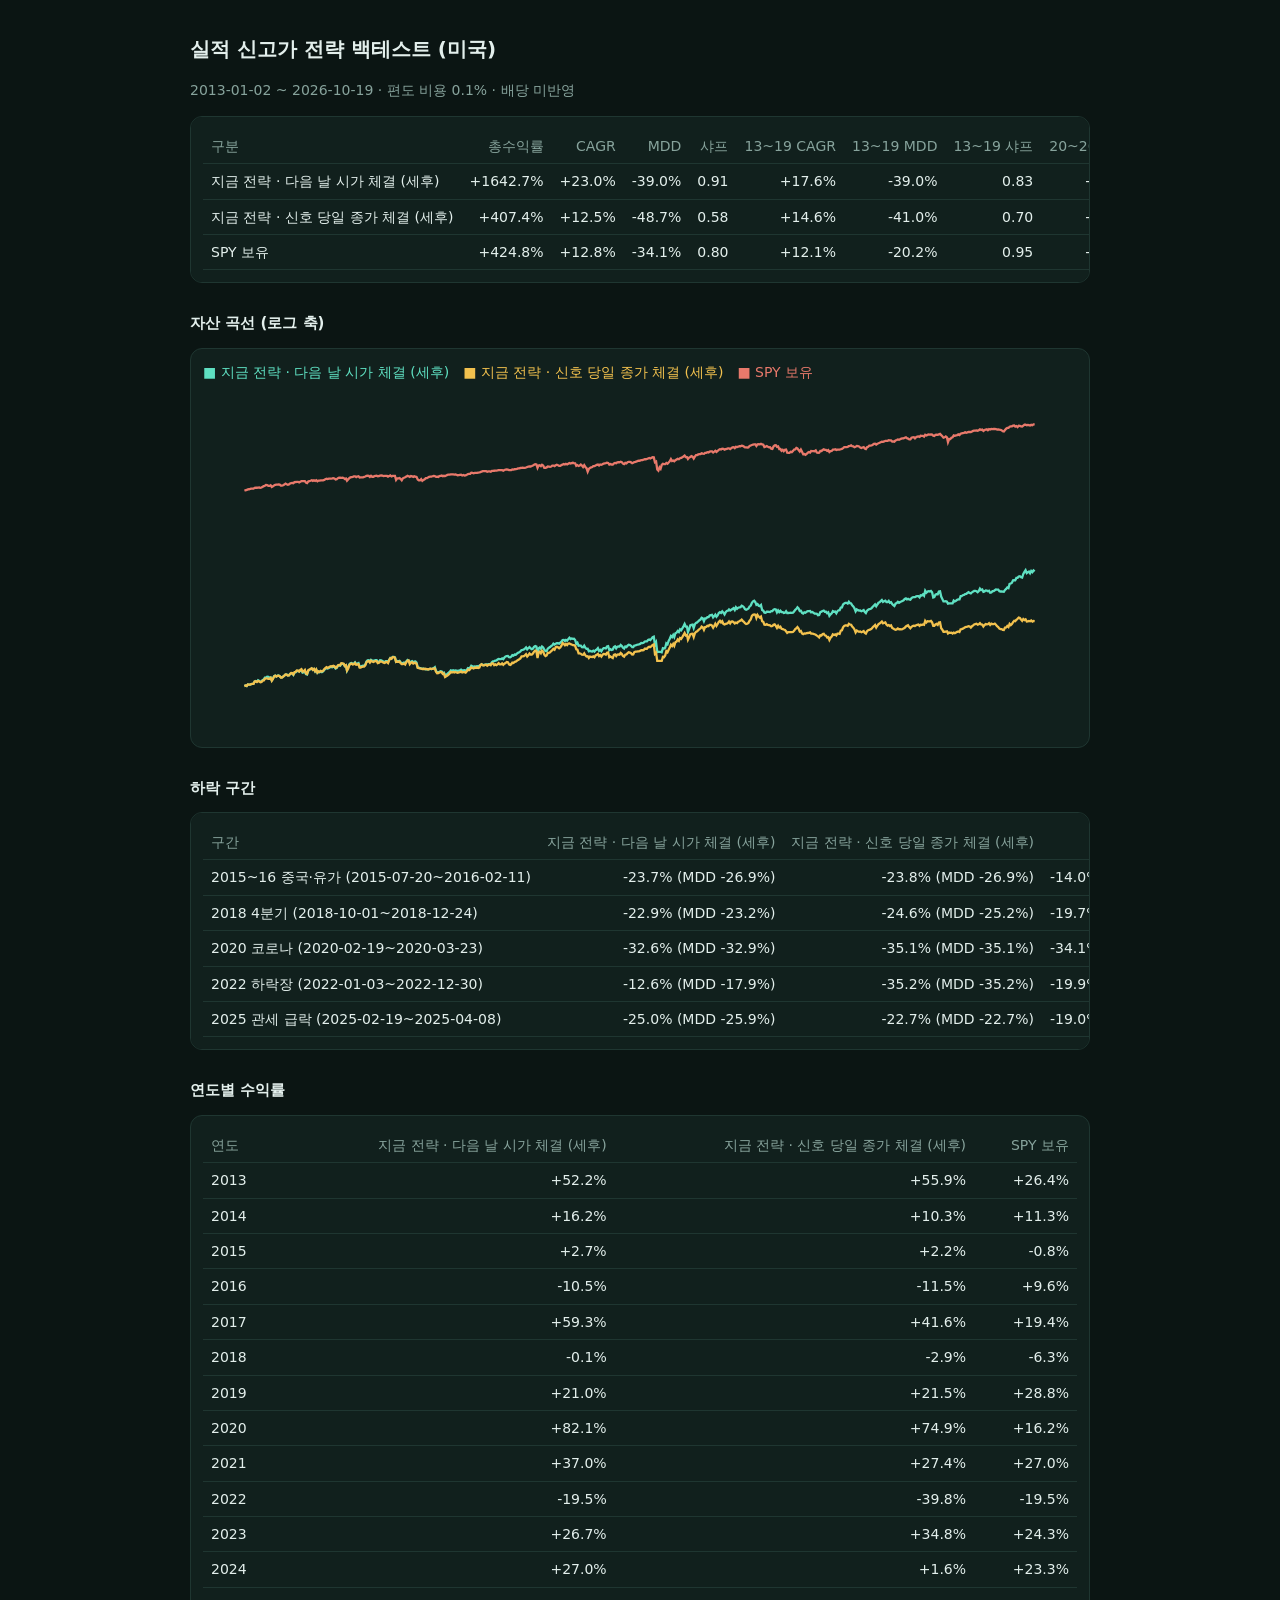
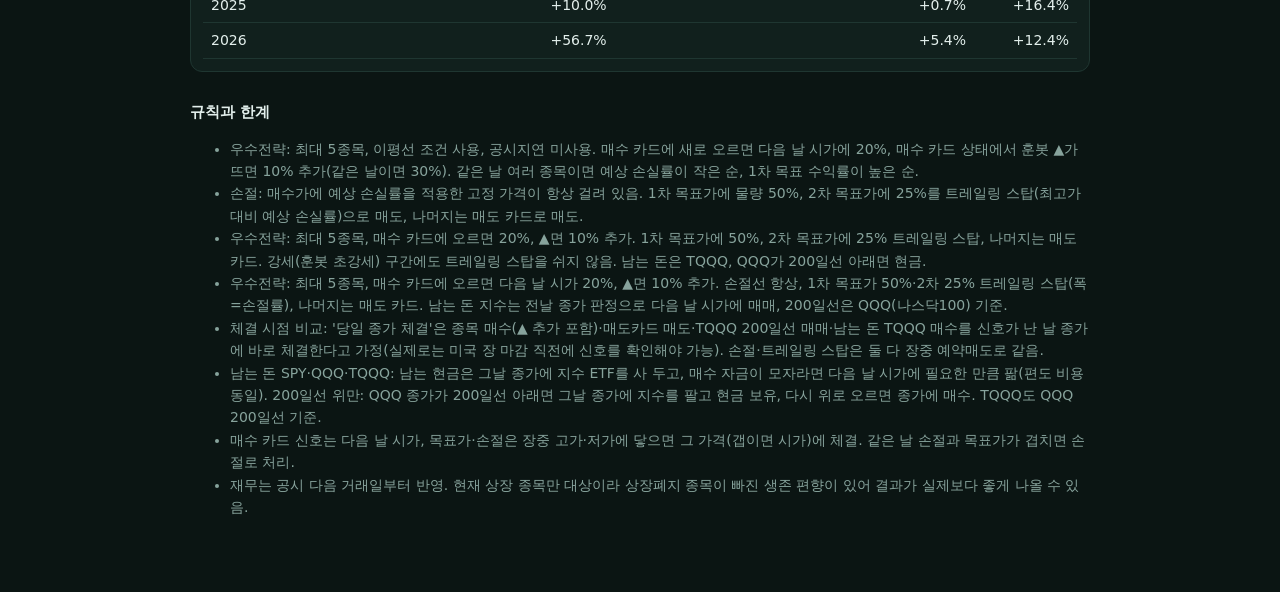
==== commit 3317f621: "backtest: 2026-10-23" ====
--- a/docs/backtest.html
+++ b/docs/backtest.html
@@ -9,16 +9,16 @@
 li{color:var(--sub)} svg{width:100%;height:auto}
 </style></head><body><div class="wrap">
 <h1>실적 신고가 전략 백테스트 (미국)</h1><p style="color:var(--sub)">2013-01-02 ~ 2026-10-19 · 편도 비용 0.1% · 배당 미반영</p>
-<div class="box"><table><tr><th>구분</th><th>총수익률</th><th>CAGR</th><th>MDD</th><th>샤프</th><th>13~19 CAGR</th><th>13~19 MDD</th><th>13~19 샤프</th><th>20~26 CAGR</th><th>20~26 MDD</th><th>20~26 샤프</th><th>거래</th><th>승률</th><th>평균 손익</th><th>평균 보유(거래일)</th><th>평균 투자 비중</th><th>낸 세금(만원)</th><th>넣은 돈(만원)</th><th>최종 평가(만원)</th><th>돈 가중 연수익률(IRR)</th></tr><tr><td>지금 전략</td><td>+1919.3%</td><td>+24.3%</td><td>-38.2%</td><td>0.95</td><td>+20.1%</td><td>-38.2%</td><td>0.92</td><td>+28.9%</td><td>-34.3%</td><td>0.99</td><td>334</td><td>36%</td><td>+1.9%</td><td>43</td><td>64%</td><td>6,399</td><td>8,300</td><td>55,757</td><td>+24.8%</td></tr><tr><td>TQQQ 적립(100%)</td><td>+11993.4%</td><td>+41.6%</td><td>-81.7%</td><td>0.88</td><td>+51.9%</td><td>-58.1%</td><td>1.12</td><td>+31.7%</td><td>-81.7%</td><td>0.75</td><td></td><td></td><td></td><td></td><td></td><td>0</td><td>8,300</td><td>167,410</td><td>+38.6%</td></tr><tr><td>TQQQ 200일선 매매(100%) · QQQ 200일선</td><td>+5938.8%</td><td>+34.6%</td><td>-57.8%</td><td>0.87</td><td>+32.6%</td><td>-55.7%</td><td>0.90</td><td>+36.8%</td><td>-57.8%</td><td>0.86</td><td></td><td></td><td></td><td></td><td></td><td>13,257</td><td>8,300</td><td>109,461</td><td>+33.2%</td></tr><tr><td>SPY 적립(100%)</td><td>+531.3%</td><td>+14.3%</td><td>-33.8%</td><td>0.88</td><td>+13.8%</td><td>-19.5%</td><td>1.07</td><td>+14.8%</td><td>-33.8%</td><td>0.79</td><td></td><td></td><td></td><td></td><td></td><td>0</td><td>8,300</td><td>24,484</td><td>+14.5%</td></tr><tr><td>SPY 200일선 매매(100%)</td><td>+212.7%</td><td>+8.6%</td><td>-26.2%</td><td>0.77</td><td>+8.8%</td><td>-16.2%</td><td>0.85</td><td>+8.5%</td><td>-26.2%</td><td>0.71</td><td></td><td></td><td></td><td></td><td></td><td>823</td><td>8,300</td><td>15,206</td><td>+8.3%</td></tr><tr><td>QQQ 적립(100%)</td><td>+1057.1%</td><td>+19.4%</td><td>-35.2%</td><td>0.96</td><td>+19.0%</td><td>-22.9%</td><td>1.16</td><td>+19.9%</td><td>-35.2%</td><td>0.86</td><td></td><td></td><td></td><td></td><td></td><td>0</td><td>8,300</td><td>36,470</td><td>+19.5%</td></tr><tr><td>QQQ 200일선 매매(100%)</td><td>+510.4%</td><td>+14.0%</td><td>-25.2%</td><td>0.89</td><td>+12.1%</td><td>-24.6%</td><td>0.90</td><td>+16.0%</td><td>-25.2%</td><td>0.90</td><td></td><td></td><td></td><td></td><td></td><td>2,444</td><td>8,300</td><td>23,980</td><td>+14.2%</td></tr><tr><td>SPY 보유</td><td>+424.8%</td><td>+12.8%</td><td>-34.1%</td><td>0.80</td><td>+12.1%</td><td>-20.2%</td><td>0.95</td><td>+13.5%</td><td>-34.1%</td><td>0.73</td><td></td><td></td><td></td><td></td><td></td><td></td><td></td><td></td><td></td></tr></table></div>
-<h2>자산 곡선 (로그 축)</h2><div class="box"><div class="legend"><span style="color:#5fe0c2">■ 지금 전략</span><span style="color:#f2c14e">■ TQQQ 적립(100%)</span><span style="color:#e8796b">■ TQQQ 200일선 매매(100%) · QQQ 200일선</span><span style="color:#8fb8ff">■ SPY 적립(100%)</span><span style="color:#c792ea">■ SPY 200일선 매매(100%)</span><span style="color:#ff9e64">■ QQQ 적립(100%)</span><span style="color:#9ece6a">■ QQQ 200일선 매매(100%)</span><span style="color:#f7768e">■ SPY 보유</span></div><svg viewBox="0 0 760 300"><polyline fill="none" stroke="#5fe0c2" stroke-width="2" points="36.0,261.9 37.0,261.4 38.0,261.8 39.0,260.5 40.0,260.6 41.0,260.4 41.9,259.8 42.9,260.1 43.9,260.1 44.9,258.6 45.9,258.2 46.9,259.0 47.9,258.9 48.9,259.0 49.9,259.8 50.9,259.3 51.9,258.0 52.9,257.8 53.8,256.2 54.8,256.2 55.8,256.1 56.8,256.7 57.8,257.7 58.8,257.4 59.8,260.2 60.8,259.0 61.8,257.3 62.8,255.9 63.8,256.6 64.8,255.8 65.7,255.7 66.7,256.3 67.7,257.3 68.7,257.2 69.7,256.5 70.7,255.7 71.7,254.8 72.7,254.7 73.7,255.5 74.7,255.5 75.7,253.8 76.7,252.9 77.6,252.8 78.6,254.0 79.6,252.0 80.6,251.9 81.6,250.5 82.6,250.3 83.6,250.9 84.6,249.9 85.6,249.4 86.6,249.7 87.6,249.4 88.6,248.4 89.5,251.1 90.5,251.4 91.5,248.4 92.5,247.7 93.5,247.1 94.5,246.6 95.5,247.7 96.5,247.2 97.5,249.0 98.5,247.8 99.5,250.3 100.5,249.5 101.4,249.7 102.4,249.0 103.4,249.6 104.4,249.0 105.4,247.7 106.4,246.7 107.4,246.1 108.4,246.4 109.4,246.0 110.4,245.4 111.4,245.1 112.4,245.1 113.3,244.5 114.3,244.5 115.3,246.1 116.3,245.5 117.3,243.6 118.3,243.2 119.3,243.5 120.3,241.9 121.3,242.1 122.3,242.3 123.3,244.0 124.3,243.4 125.2,247.8 126.2,245.5 127.2,242.6 128.2,241.6 129.2,241.3 130.2,242.0 131.2,241.7 132.2,240.8 133.2,242.0 134.2,241.8 135.2,241.4 136.2,242.9 137.1,242.8 138.1,242.4 139.1,242.1 140.1,242.1 141.1,241.1 142.1,238.5 143.1,237.5 144.1,237.3 145.1,238.7 146.1,237.0 147.1,237.7 148.1,238.1 149.0,237.6 150.0,237.3 151.0,237.2 152.0,238.8 153.0,238.6 154.0,237.4 155.0,237.5 156.0,238.0 157.0,238.6 158.0,239.0 159.0,238.0 160.0,238.2 160.9,239.1 161.9,236.9 162.9,235.3 163.9,235.9 164.9,234.4 165.9,234.5 166.9,234.9 167.9,238.9 168.9,238.3 169.9,238.5 170.9,238.2 171.9,239.3 172.8,240.1 173.8,240.0 174.8,239.6 175.8,240.3 176.8,238.5 177.8,237.3 178.8,238.1 179.8,240.0 180.8,238.8 181.8,238.3 182.8,239.5 183.8,238.8 184.7,238.7 185.7,239.7 186.7,243.2 187.7,243.4 188.7,243.8 189.7,244.0 190.7,244.1 191.7,244.1 192.7,244.4 193.7,244.8 194.7,244.9 195.7,244.9 196.6,244.6 197.6,244.3 198.6,244.8 199.6,244.1 200.6,243.8 201.6,243.1 202.6,246.2 203.6,247.2 204.6,247.3 205.6,246.9 206.6,246.4 207.6,246.7 208.5,248.2 209.5,247.7 210.5,249.9 211.5,249.4 212.5,248.7 213.5,247.9 214.5,247.0 215.5,245.7 216.5,246.0 217.5,245.6 218.5,246.0 219.5,245.7 220.4,245.9 221.4,246.2 222.4,245.8 223.4,245.6 224.4,245.0 225.4,245.8 226.4,245.7 227.4,245.6 228.4,246.1 229.4,245.2 230.4,243.7 231.4,244.0 232.3,243.4 233.3,241.6 234.3,242.1 235.3,242.5 236.3,242.4 237.3,242.5 238.3,242.2 239.3,242.3 240.3,241.9 241.3,241.1 242.3,240.6 243.3,241.0 244.2,241.2 245.2,240.8 246.2,240.5 247.2,240.7 248.2,240.3 249.2,240.3 250.2,240.4 251.2,238.5 252.2,237.7 253.2,237.5 254.2,237.1 255.2,236.9 256.1,236.2 257.1,235.6 258.1,235.9 259.1,235.7 260.1,235.3 261.1,236.0 262.1,234.5 263.1,233.5 264.1,233.2 265.1,233.2 266.1,234.2 267.1,234.5 268.0,233.8 269.0,232.3 270.0,232.8 271.0,231.9 272.0,232.1 273.0,231.3 274.0,230.4 275.0,229.9 276.0,229.4 277.0,228.1 278.0,227.7 279.0,227.4 279.9,226.9 280.9,225.8 281.9,227.4 282.9,226.3 283.9,225.3 284.9,226.5 285.9,226.3 286.9,225.8 287.9,224.2 288.9,223.3 289.9,223.8 290.9,229.6 291.8,225.3 292.8,224.5 293.8,225.5 294.8,223.5 295.8,224.2 296.8,226.3 297.8,227.6 298.8,227.7 299.8,225.5 300.8,224.7 301.8,224.1 302.8,223.1 303.7,222.7 304.7,221.2 305.7,222.0 306.7,221.1 307.7,220.7 308.7,220.7 309.7,221.2 310.7,220.2 311.7,219.5 312.7,217.9 313.7,217.7 314.7,218.7 315.6,217.9 316.6,218.5 317.6,217.1 318.6,215.9 319.6,217.2 320.6,216.5 321.6,217.0 322.6,216.8 323.6,217.9 324.6,221.5 325.6,220.4 326.6,223.0 327.5,223.0 328.5,223.0 329.5,224.3 330.5,224.4 331.5,223.0 332.5,224.7 333.5,225.7 334.5,225.6 335.5,227.3 336.5,227.0 337.5,227.5 338.5,227.5 339.4,226.9 340.4,227.7 341.4,226.3 342.4,225.8 343.4,224.7 344.4,227.0 345.4,226.2 346.4,227.3 347.4,225.6 348.4,224.6 349.4,224.5 350.3,224.8 351.3,223.3 352.3,223.0 353.3,226.2 354.3,225.5 355.3,226.3 356.3,225.9 357.3,223.7 358.3,223.1 359.3,224.8 360.3,223.4 361.3,223.2 362.2,223.2 363.2,221.8 364.2,222.7 365.2,224.3 366.2,225.0 367.2,223.2 368.2,223.7 369.2,222.5 370.2,221.7 371.2,221.9 372.2,222.5 373.2,223.8 374.1,223.7 375.1,222.4 376.1,222.2 377.1,221.9 378.1,221.4 379.1,221.3 380.1,220.9 381.1,220.0 382.1,220.2 383.1,219.9 384.1,218.8 385.1,218.7 386.0,218.4 387.0,217.2 388.0,216.8 389.0,217.3 390.0,216.0 391.0,214.7 392.0,214.3 393.0,221.4 394.0,219.4 395.0,227.6 396.0,227.5 397.0,227.5 397.9,227.5 398.9,227.9 399.9,224.3 400.9,224.6 401.9,224.0 402.9,220.1 403.9,220.9 404.9,218.1 405.9,216.2 406.9,213.8 407.9,214.8 408.9,212.9 409.8,214.7 410.8,211.4 411.8,210.9 412.8,209.4 413.8,210.3 414.8,208.0 415.8,208.8 416.8,207.2 417.8,205.4 418.8,203.4 419.8,205.6 420.8,205.6 421.7,210.4 422.7,207.9 423.7,204.5 424.7,204.1 425.7,204.0 426.7,207.0 427.7,203.7 428.7,202.5 429.7,202.0 430.7,201.0 431.7,200.1 432.7,199.4 433.6,197.9 434.6,198.4 435.6,200.8 436.6,198.4 437.6,198.2 438.6,197.2 439.6,197.3 440.6,195.8 441.6,195.6 442.6,195.3 443.6,197.6 444.6,196.5 445.5,195.2 446.5,197.0 447.5,195.9 448.5,193.7 449.5,193.0 450.5,193.7 451.5,192.3 452.5,193.5 453.5,195.2 454.5,193.1 455.5,192.0 456.5,191.8 457.4,190.7 458.4,191.7 459.4,190.9 460.4,190.2 461.4,189.6 462.4,191.1 463.4,188.8 464.4,190.0 465.4,189.1 466.4,188.9 467.4,188.6 468.4,187.5 469.3,187.8 470.3,188.7 471.3,190.5 472.3,190.9 473.3,190.6 474.3,189.8 475.3,188.0 476.3,187.3 477.3,184.8 478.3,183.7 479.3,183.1 480.3,184.3 481.2,186.6 482.2,185.9 483.2,187.4 484.2,187.7 485.2,186.7 486.2,191.0 487.2,191.5 488.2,193.2 489.2,193.4 490.2,192.4 491.2,192.4 492.2,192.5 493.1,192.7 494.1,192.0 495.1,191.9 496.1,190.7 497.1,190.3 498.1,190.6 499.1,193.0 500.1,191.3 501.1,192.8 502.1,191.7 503.1,192.7 504.1,192.9 505.0,193.6 506.0,193.3 507.0,192.1 508.0,193.6 509.0,193.5 510.0,193.4 511.0,193.3 512.0,193.4 513.0,193.2 514.0,192.2 515.0,190.9 516.0,190.0 516.9,188.7 517.9,189.7 518.9,191.8 519.9,191.7 520.9,193.5 521.9,194.0 522.9,193.0 523.9,193.3 524.9,192.5 525.9,192.0 526.9,191.9 527.9,191.8 528.8,192.9 529.8,192.6 530.8,193.3 531.8,194.0 532.8,194.1 533.8,194.3 534.8,195.4 535.8,195.2 536.8,192.7 537.8,192.3 538.8,191.9 539.8,191.4 540.7,192.4 541.7,192.5 542.7,193.7 543.7,193.0 544.7,196.0 545.7,194.7 546.7,193.7 547.7,191.9 548.7,192.5 549.7,192.3 550.7,193.7 551.7,191.9 552.6,191.3 553.6,191.0 554.6,189.2 555.6,189.2 556.6,187.8 557.6,187.5 558.6,187.2 559.6,186.7 560.6,187.6 561.6,186.1 562.6,187.0 563.6,187.3 564.5,188.4 565.5,189.1 566.5,190.9 567.5,193.6 568.5,191.9 569.5,192.7 570.5,192.9 571.5,192.8 572.5,193.6 573.5,193.1 574.5,192.5 575.5,194.3 576.4,195.0 577.4,192.6 578.4,192.1 579.4,191.4 580.4,191.2 581.4,190.4 582.4,189.3 583.4,188.3 584.4,187.2 585.4,188.7 586.4,187.2 587.4,185.4 588.3,184.7 589.3,184.0 590.3,183.5 591.3,184.8 592.3,183.9 593.3,183.4 594.3,184.4 595.3,183.7 596.3,182.6 597.3,184.0 598.3,183.6 599.3,185.5 600.2,186.1 601.2,186.3 602.2,184.4 603.2,183.7 604.2,182.5 605.2,183.1 606.2,182.5 607.2,182.2 608.2,181.7 609.2,181.2 610.2,179.9 611.2,179.6 612.1,180.7 613.1,179.9 614.1,180.3 615.1,180.4 616.1,179.0 617.1,178.5 618.1,178.4 619.1,178.4 620.1,178.0 621.1,177.6 622.1,177.8 623.1,178.4 624.0,176.7 625.0,176.7 626.0,176.4 627.0,176.7 628.0,173.2 629.0,174.5 630.0,173.5 631.0,173.3 632.0,173.4 633.0,173.0 634.0,175.0 635.0,179.8 635.9,179.5 636.9,177.9 637.9,177.4 638.9,177.2 639.9,175.0 640.9,175.1 641.9,180.1 642.9,182.3 643.9,184.2 644.9,184.2 645.9,184.0 646.9,184.6 647.8,186.2 648.8,186.0 649.8,185.9 650.8,186.0 651.8,186.0 652.8,183.6 653.8,184.2 654.8,183.7 655.8,182.9 656.8,182.6 657.8,182.4 658.8,179.7 659.7,179.7 660.7,178.9 661.7,178.6 662.7,177.8 663.7,177.7 664.7,176.9 665.7,176.3 666.7,176.9 667.7,177.4 668.7,176.4 669.7,175.8 670.6,175.2 671.6,175.1 672.6,175.5 673.6,176.3 674.6,175.3 675.6,173.2 676.6,174.4 677.6,174.0 678.6,176.0 679.6,175.6 680.6,174.8 681.6,174.9 682.5,175.5 683.5,175.0 684.5,176.3 685.5,175.9 686.5,174.9 687.5,174.8 688.5,174.1 689.5,173.4 690.5,173.5 691.5,173.7 692.5,175.0 693.5,175.2 694.4,175.2 695.4,175.4 696.4,175.5 697.4,174.0 698.4,173.1 699.4,171.8 700.4,172.2 701.4,168.6 702.4,168.3 703.4,167.6 704.4,165.6 705.4,165.3 706.3,165.5 707.3,163.5 708.3,163.4 709.3,162.2 710.3,162.0 711.3,162.9 712.3,163.3 713.3,160.2 714.3,158.4 715.3,156.9 716.3,159.4 717.3,158.5 718.2,158.1 719.2,159.5 720.2,157.5 721.2,158.6 722.2,157.1 723.2,157.9"/><polyline fill="none" stroke="#f2c14e" stroke-width="2" points="36.0,261.9 37.0,262.6 38.0,262.4 39.0,262.8 40.0,262.7 41.0,262.1 41.9,261.2 42.9,262.5 43.9,262.4 44.9,260.3 45.9,260.5 46.9,260.4 47.9,260.6 48.9,261.1 49.9,260.7 50.9,260.5 51.9,258.5 52.9,255.4 53.8,254.3 54.8,252.9 55.8,253.5 56.8,254.8 57.8,255.3 58.8,254.2 59.8,258.8 60.8,256.7 61.8,254.2 62.8,251.4 63.8,252.9 64.8,251.3 65.7,250.4 66.7,249.9 67.7,251.8 68.7,251.9 69.7,250.1 70.7,248.6 71.7,246.6 72.7,246.8 73.7,247.4 74.7,247.6 75.7,244.9 76.7,243.1 77.6,242.5 78.6,244.2 79.6,241.5 80.6,241.7 81.6,239.2 82.6,238.9 83.6,240.2 84.6,238.0 85.6,237.0 86.6,237.4 87.6,236.8 88.6,235.5 89.5,240.1 90.5,240.6 91.5,235.6 92.5,234.4 93.5,233.6 94.5,233.0 95.5,234.9 96.5,233.8 97.5,237.6 98.5,235.5 99.5,240.0 100.5,238.8 101.4,238.8 102.4,237.3 103.4,238.1 104.4,237.1 105.4,234.7 106.4,233.2 107.4,231.5 108.4,231.9 109.4,231.2 110.4,230.0 111.4,229.7 112.4,228.4 113.3,227.3 114.3,227.3 115.3,229.5 116.3,228.7 117.3,225.2 118.3,224.4 119.3,224.4 120.3,223.9 121.3,224.5 122.3,224.0 123.3,226.8 124.3,225.6 125.2,232.2 126.2,228.0 127.2,224.5 128.2,222.9 129.2,221.9 130.2,221.1 131.2,218.9 132.2,219.1 133.2,220.6 134.2,220.4 135.2,219.3 136.2,222.9 137.1,222.9 138.1,222.9 139.1,223.1 140.1,221.7 141.1,220.3 142.1,217.7 143.1,216.6 144.1,216.5 145.1,219.7 146.1,217.1 147.1,219.3 148.1,219.7 149.0,217.6 150.0,217.3 151.0,216.0 152.0,217.5 153.0,217.8 154.0,215.8 155.0,214.9 156.0,215.4 157.0,216.1 158.0,216.7 159.0,215.5 160.0,216.0 160.9,217.6 161.9,216.0 162.9,212.0 163.9,215.4 164.9,214.1 165.9,214.2 166.9,214.4 167.9,227.3 168.9,222.0 169.9,221.5 170.9,220.3 171.9,222.3 172.8,227.1 173.8,221.7 174.8,220.7 175.8,218.8 176.8,214.4 177.8,212.7 178.8,214.2 179.8,215.9 180.8,213.7 181.8,213.4 182.8,214.9 183.8,214.1 184.7,215.0 185.7,215.7 186.7,223.3 187.7,226.8 188.7,225.6 189.7,223.6 190.7,231.6 191.7,228.1 192.7,226.8 193.7,222.8 194.7,224.5 195.7,222.0 196.6,220.4 197.6,219.3 198.6,218.1 199.6,218.0 200.6,218.2 201.6,221.1 202.6,223.6 203.6,222.4 204.6,222.9 205.6,219.8 206.6,218.6 207.6,218.9 208.5,221.0 209.5,220.1 210.5,221.5 211.5,219.0 212.5,217.7 213.5,216.0 214.5,214.6 215.5,213.3 216.5,212.9 217.5,212.9 218.5,213.3 219.5,213.1 220.4,214.0 221.4,213.3 222.4,212.8 223.4,211.8 224.4,211.3 225.4,213.4 226.4,211.1 227.4,213.3 228.4,213.9 229.4,215.7 230.4,212.2 231.4,211.8 232.3,213.7 233.3,210.7 234.3,210.3 235.3,210.9 236.3,210.1 237.3,208.6 238.3,208.2 239.3,206.1 240.3,206.3 241.3,204.9 242.3,203.0 243.3,202.6 244.2,202.4 245.2,201.7 246.2,201.4 247.2,202.2 248.2,201.1 249.2,201.3 250.2,201.9 251.2,199.0 252.2,197.3 253.2,196.7 254.2,195.7 255.2,196.2 256.1,194.7 257.1,193.2 258.1,195.9 259.1,195.0 260.1,195.6 261.1,198.4 262.1,195.0 263.1,192.8 264.1,193.0 265.1,193.4 266.1,195.2 267.1,195.1 268.0,194.4 269.0,191.9 270.0,193.1 271.0,192.0 272.0,192.9 273.0,192.2 274.0,190.7 275.0,190.3 276.0,190.1 277.0,188.4 278.0,187.1 279.0,186.9 279.9,186.7 280.9,185.3 281.9,187.7 282.9,185.6 283.9,183.7 284.9,185.1 285.9,182.9 286.9,181.6 287.9,179.4 288.9,177.9 289.9,178.2 290.9,187.8 291.8,180.4 292.8,178.9 293.8,180.2 294.8,176.1 295.8,177.3 296.8,185.2 297.8,187.5 298.8,186.3 299.8,183.3 300.8,183.8 301.8,184.5 302.8,181.4 303.7,179.3 304.7,180.1 305.7,179.9 306.7,176.5 307.7,175.9 308.7,175.7 309.7,178.1 310.7,178.9 311.7,175.7 312.7,173.8 313.7,172.2 314.7,175.5 315.6,172.9 316.6,174.4 317.6,173.5 318.6,170.4 319.6,173.2 320.6,171.8 321.6,171.7 322.6,171.0 323.6,172.9 324.6,180.7 325.6,178.8 326.6,180.4 327.5,180.1 328.5,178.9 329.5,182.9 330.5,188.6 331.5,182.5 332.5,186.7 333.5,190.5 334.5,199.9 335.5,192.7 336.5,189.2 337.5,188.3 338.5,187.9 339.4,185.1 340.4,185.1 341.4,183.4 342.4,182.4 343.4,181.6 344.4,183.6 345.4,179.6 346.4,179.3 347.4,178.7 348.4,176.0 349.4,175.4 350.3,174.3 351.3,172.7 352.3,173.4 353.3,179.8 354.3,179.2 355.3,180.7 356.3,182.4 357.3,177.7 358.3,176.1 359.3,176.7 360.3,174.1 361.3,172.8 362.2,173.0 363.2,171.5 364.2,173.8 365.2,177.7 366.2,178.8 367.2,175.7 368.2,177.8 369.2,174.3 370.2,173.6 371.2,173.8 372.2,175.5 373.2,177.4 374.1,176.1 375.1,173.6 376.1,173.4 377.1,171.9 378.1,170.2 379.1,169.8 380.1,169.7 381.1,168.0 382.1,168.2 383.1,167.1 384.1,164.9 385.1,164.5 386.0,163.0 387.0,160.9 388.0,159.3 389.0,160.3 390.0,157.5 391.0,154.9 392.0,154.8 393.0,168.8 394.0,166.6 395.0,186.7 396.0,190.3 397.0,183.3 397.9,187.1 398.9,179.9 399.9,173.2 400.9,174.0 401.9,174.9 402.9,169.3 403.9,170.2 404.9,167.4 405.9,165.5 406.9,162.3 407.9,163.9 408.9,160.4 409.8,162.2 410.8,156.6 411.8,155.2 412.8,154.0 413.8,156.9 414.8,151.8 415.8,153.8 416.8,149.1 417.8,146.3 418.8,141.5 419.8,150.0 420.8,151.3 421.7,155.4 422.7,150.3 423.7,149.7 424.7,145.6 425.7,148.4 426.7,153.2 427.7,148.0 428.7,147.2 429.7,147.2 430.7,145.0 431.7,142.3 432.7,143.0 433.6,140.2 434.6,140.5 435.6,140.7 436.6,139.2 437.6,138.6 438.6,134.8 439.6,135.3 440.6,133.5 441.6,133.4 442.6,136.6 443.6,141.7 444.6,141.5 445.5,138.0 446.5,141.3 447.5,139.0 448.5,134.2 449.5,132.3 450.5,134.2 451.5,132.8 452.5,135.5 453.5,139.5 454.5,136.6 455.5,135.4 456.5,134.6 457.4,132.9 458.4,132.6 459.4,130.5 460.4,127.9 461.4,126.8 462.4,129.0 463.4,125.2 464.4,126.3 465.4,125.2 466.4,125.2 467.4,124.1 468.4,122.2 469.3,121.7 470.3,123.6 471.3,126.1 472.3,127.9 473.3,128.7 474.3,128.8 475.3,123.8 476.3,122.9 477.3,120.2 478.3,118.7 479.3,118.2 480.3,118.2 481.2,121.0 482.2,118.0 483.2,118.8 484.2,119.6 485.2,118.0 486.2,122.4 487.2,124.1 488.2,131.7 489.2,131.9 490.2,130.5 491.2,133.8 492.2,135.6 493.1,134.3 494.1,141.3 495.1,143.6 496.1,134.1 497.1,130.0 498.1,128.9 499.1,137.2 500.1,135.8 501.1,145.1 502.1,144.9 503.1,151.5 504.1,150.1 505.0,157.0 506.0,150.8 507.0,150.4 508.0,159.6 509.0,159.0 510.0,160.8 511.0,155.7 512.0,157.1 513.0,153.8 514.0,149.7 515.0,147.8 516.0,145.3 516.9,147.7 517.9,153.0 518.9,157.2 519.9,152.2 520.9,159.2 521.9,165.3 522.9,165.9 523.9,169.0 524.9,168.2 525.9,164.9 526.9,165.4 527.9,169.6 528.8,163.7 529.8,165.1 530.8,165.7 531.8,165.7 532.8,163.3 533.8,170.2 534.8,174.1 535.8,173.7 536.8,167.4 537.8,166.2 538.8,161.6 539.8,158.6 540.7,160.9 541.7,160.6 542.7,163.3 543.7,161.3 544.7,164.7 545.7,159.5 546.7,158.7 547.7,155.2 548.7,156.7 549.7,155.9 550.7,158.8 551.7,156.0 552.6,155.4 553.6,153.8 554.6,152.0 555.6,147.9 556.6,147.7 557.6,143.0 558.6,143.0 559.6,143.7 560.6,143.2 561.6,139.8 562.6,140.9 563.6,138.9 564.5,142.1 565.5,143.9 566.5,146.3 567.5,144.8 568.5,141.2 569.5,141.5 570.5,143.2 571.5,146.4 572.5,146.1 573.5,144.8 574.5,144.1 575.5,148.1 576.4,150.2 577.4,144.7 578.4,142.6 579.4,139.2 580.4,139.4 581.4,140.3 582.4,137.4 583.4,134.7 584.4,134.2 585.4,138.2 586.4,135.1 587.4,132.3 588.3,131.8 589.3,130.7 590.3,128.9 591.3,130.6 592.3,129.3 593.3,127.8 594.3,129.4 595.3,129.4 596.3,127.9 597.3,128.8 598.3,128.7 599.3,131.5 600.2,133.1 601.2,133.4 602.2,129.8 603.2,128.6 604.2,126.5 605.2,126.4 606.2,125.0 607.2,122.8 608.2,121.4 609.2,121.3 610.2,118.4 611.2,118.8 612.1,123.1 613.1,126.1 614.1,129.6 615.1,129.5 616.1,124.3 617.1,123.4 618.1,124.3 619.1,129.4 620.1,125.4 621.1,123.3 622.1,122.4 623.1,123.7 624.0,120.7 625.0,121.2 626.0,121.3 627.0,123.4 628.0,117.9 629.0,120.9 630.0,119.6 631.0,117.7 632.0,117.1 633.0,114.3 634.0,115.5 635.0,119.5 635.9,120.3 636.9,117.6 637.9,119.3 638.9,118.6 639.9,116.6 640.9,114.8 641.9,119.9 642.9,123.8 643.9,129.2 644.9,128.7 645.9,124.8 646.9,129.4 647.8,143.3 648.8,134.9 649.8,136.1 650.8,131.6 651.8,130.1 652.8,123.2 653.8,124.4 654.8,123.2 655.8,122.3 656.8,120.7 657.8,122.2 658.8,118.2 659.7,117.5 660.7,116.8 661.7,115.5 662.7,114.8 663.7,115.7 664.7,114.2 665.7,113.6 666.7,114.9 667.7,115.9 668.7,113.3 669.7,111.5 670.6,110.3 671.6,110.0 672.6,109.4 673.6,110.8 674.6,108.6 675.6,105.2 676.6,107.6 677.6,107.4 678.6,111.7 679.6,109.8 680.6,107.5 681.6,106.9 682.5,111.6 683.5,107.6 684.5,109.5 685.5,107.4 686.5,108.4 687.5,107.8 688.5,107.8 689.5,109.9 690.5,112.2 691.5,111.3 692.5,112.4 693.5,111.5 694.4,112.4 695.4,115.7 696.4,117.2 697.4,112.4 698.4,107.4 699.4,104.8 700.4,103.8 701.4,98.9 702.4,96.3 703.4,96.6 704.4,93.6 705.4,93.0 706.3,96.8 707.3,93.9 708.3,98.7 709.3,96.6 710.3,98.3 711.3,100.7 712.3,102.9 713.3,100.6 714.3,97.8 715.3,96.6 716.3,100.1 717.3,98.7 718.2,98.5 719.2,100.6 720.2,94.7 721.2,96.1 722.2,93.2 723.2,95.5"/><polyline fill="none" stroke="#e8796b" stroke-width="2" points="36.0,261.9 37.0,262.6 38.0,262.4 39.0,262.8 40.0,262.7 41.0,262.1 41.9,261.2 42.9,262.5 43.9,262.4 44.9,260.3 45.9,260.5 46.9,260.4 47.9,260.6 48.9,261.1 49.9,260.7 50.9,260.5 51.9,258.5 52.9,255.4 53.8,254.3 54.8,252.9 55.8,253.5 56.8,254.8 57.8,255.3 58.8,254.2 59.8,258.8 60.8,256.7 61.8,254.2 62.8,251.4 63.8,252.9 64.8,251.3 65.7,250.4 66.7,249.9 67.7,251.8 68.7,251.9 69.7,250.1 70.7,248.6 71.7,246.6 72.7,246.8 73.7,247.4 74.7,247.6 75.7,244.9 76.7,243.1 77.6,242.5 78.6,244.2 79.6,241.5 80.6,241.7 81.6,239.2 82.6,238.9 83.6,240.2 84.6,238.0 85.6,237.0 86.6,237.4 87.6,236.8 88.6,235.5 89.5,240.1 90.5,240.6 91.5,235.6 92.5,234.4 93.5,233.6 94.5,233.0 95.5,234.9 96.5,233.8 97.5,237.6 98.5,235.5 99.5,240.0 100.5,238.8 101.4,238.8 102.4,237.3 103.4,238.1 104.4,237.1 105.4,234.7 106.4,233.2 107.4,231.5 108.4,231.9 109.4,231.2 110.4,230.0 111.4,229.7 112.4,228.4 113.3,227.3 114.3,227.3 115.3,229.5 116.3,228.7 117.3,225.2 118.3,224.4 119.3,224.4 120.3,223.9 121.3,224.5 122.3,224.0 123.3,226.8 124.3,225.6 125.2,232.2 126.2,228.0 127.2,224.5 128.2,222.9 129.2,221.9 130.2,221.1 131.2,218.9 132.2,219.1 133.2,220.7 134.2,220.4 135.2,219.3 136.2,224.0 137.1,224.0 138.1,224.0 139.1,224.2 140.1,222.8 141.1,221.4 142.1,218.8 143.1,217.7 144.1,217.6 145.1,220.9 146.1,218.3 147.1,220.5 148.1,220.9 149.0,218.7 150.0,218.4 151.0,217.2 152.0,218.6 153.0,218.9 154.0,216.9 155.0,216.0 156.0,216.5 157.0,217.2 158.0,217.8 159.0,216.6 160.0,217.1 160.9,218.7 161.9,217.1 162.9,213.1 163.9,216.6 164.9,215.3 165.9,215.4 166.9,215.5 167.9,231.1 168.9,231.1 169.9,231.1 170.9,231.1 171.9,232.0 172.8,232.0 173.8,232.0 174.8,232.0 175.8,231.8 176.8,227.3 177.8,225.7 178.8,227.2 179.8,228.9 180.8,226.7 181.8,226.3 182.8,227.9 183.8,227.0 184.7,228.0 185.7,228.7 186.7,234.4 187.7,234.4 188.7,234.4 189.7,234.4 190.7,234.4 191.7,234.4 192.7,234.4 193.7,234.4 194.7,234.4 195.7,234.4 196.6,234.4 197.6,235.8 198.6,234.7 199.6,234.5 200.6,234.8 201.6,237.6 202.6,237.6 203.6,237.6 204.6,237.6 205.6,237.3 206.6,236.1 207.6,236.4 208.5,238.5 209.5,238.5 210.5,240.0 211.5,239.0 212.5,237.7 213.5,236.0 214.5,234.6 215.5,233.3 216.5,232.9 217.5,232.9 218.5,233.3 219.5,233.1 220.4,234.0 221.4,233.3 222.4,232.8 223.4,231.8 224.4,231.3 225.4,233.4 226.4,231.1 227.4,233.3 228.4,233.9 229.4,235.7 230.4,232.2 231.4,231.8 232.3,233.7 233.3,230.7 234.3,230.3 235.3,230.9 236.3,230.1 237.3,228.6 238.3,228.2 239.3,226.2 240.3,226.3 241.3,224.9 242.3,223.1 243.3,222.6 244.2,222.4 245.2,221.7 246.2,221.4 247.2,222.2 248.2,221.1 249.2,221.3 250.2,221.9 251.2,219.0 252.2,217.3 253.2,216.7 254.2,215.7 255.2,216.2 256.1,214.7 257.1,213.2 258.1,215.9 259.1,215.0 260.1,215.7 261.1,218.4 262.1,215.1 263.1,212.8 264.1,213.0 265.1,213.4 266.1,215.2 267.1,215.1 268.0,214.5 269.0,211.9 270.0,213.2 271.0,212.0 272.0,212.9 273.0,212.2 274.0,210.7 275.0,210.3 276.0,210.1 277.0,208.5 278.0,207.1 279.0,206.9 279.9,206.8 280.9,205.3 281.9,207.7 282.9,205.6 283.9,203.7 284.9,205.1 285.9,203.0 286.9,201.6 287.9,199.4 288.9,197.9 289.9,198.2 290.9,207.8 291.8,200.4 292.8,198.9 293.8,200.3 294.8,196.1 295.8,197.4 296.8,205.2 297.8,207.6 298.8,206.3 299.8,203.3 300.8,203.8 301.8,204.6 302.8,201.4 303.7,199.3 304.7,200.2 305.7,199.9 306.7,196.5 307.7,195.9 308.7,195.7 309.7,198.1 310.7,198.9 311.7,195.7 312.7,193.8 313.7,192.2 314.7,195.6 315.6,192.9 316.6,194.5 317.6,193.5 318.6,190.4 319.6,193.2 320.6,191.8 321.6,191.8 322.6,191.0 323.6,192.9 324.6,200.7 325.6,198.7 326.6,202.2 327.5,202.2 328.5,202.4 329.5,204.9 330.5,204.9 331.5,204.9 332.5,204.9 333.5,204.9 334.5,204.9 335.5,209.0 336.5,209.0 337.5,209.0 338.5,209.0 339.4,209.0 340.4,209.0 341.4,209.0 342.4,208.8 343.4,208.8 344.4,211.7 345.4,210.1 346.4,209.8 347.4,209.3 348.4,206.5 349.4,205.9 350.3,204.9 351.3,203.2 352.3,203.9 353.3,210.4 354.3,209.7 355.3,211.2 356.3,213.7 357.3,209.9 358.3,208.3 359.3,209.0 360.3,206.3 361.3,205.0 362.2,205.2 363.2,203.8 364.2,206.0 365.2,210.0 366.2,211.0 367.2,207.9 368.2,210.0 369.2,206.5 370.2,205.8 371.2,206.1 372.2,207.8 373.2,209.6 374.1,208.4 375.1,205.9 376.1,205.6 377.1,204.1 378.1,202.5 379.1,202.0 380.1,201.9 381.1,200.2 382.1,200.4 383.1,199.3 384.1,197.2 385.1,196.8 386.0,195.3 387.0,193.2 388.0,191.5 389.0,192.6 390.0,189.8 391.0,187.2 392.0,187.0 393.0,201.1 394.0,198.8 395.0,214.5 396.0,214.5 397.0,214.5 397.9,214.5 398.9,215.3 399.9,208.6 400.9,209.4 401.9,210.3 402.9,204.7 403.9,205.6 404.9,202.8 405.9,200.9 406.9,197.7 407.9,199.3 408.9,195.8 409.8,197.6 410.8,192.0 411.8,190.7 412.8,189.4 413.8,192.3 414.8,187.2 415.8,189.2 416.8,184.5 417.8,181.7 418.8,176.9 419.8,185.4 420.8,186.8 421.7,190.8 422.7,185.7 423.7,185.2 424.7,181.0 425.7,183.8 426.7,188.6 427.7,183.4 428.7,182.6 429.7,182.6 430.7,180.4 431.7,177.8 432.7,178.4 433.6,175.6 434.6,175.9 435.6,176.1 436.6,174.6 437.6,174.0 438.6,170.2 439.6,170.7 440.6,169.0 441.6,168.8 442.6,172.0 443.6,177.1 444.6,176.9 445.5,173.4 446.5,176.7 447.5,174.4 448.5,169.6 449.5,167.7 450.5,169.7 451.5,168.2 452.5,170.9 453.5,174.9 454.5,172.0 455.5,170.8 456.5,170.0 457.4,168.4 458.4,168.0 459.4,165.9 460.4,163.3 461.4,162.2 462.4,164.5 463.4,160.6 464.4,161.7 465.4,160.6 466.4,160.6 467.4,159.5 468.4,157.6 469.3,157.1 470.3,159.0 471.3,161.5 472.3,163.3 473.3,164.2 474.3,164.2 475.3,159.2 476.3,158.3 477.3,155.7 478.3,154.1 479.3,153.6 480.3,153.6 481.2,156.5 482.2,153.4 483.2,154.2 484.2,155.1 485.2,153.4 486.2,157.8 487.2,159.5 488.2,164.8 489.2,164.8 490.2,166.3 491.2,166.7 492.2,166.7 493.1,166.7 494.1,166.7 495.1,166.7 496.1,166.7 497.1,166.7 498.1,167.4 499.1,171.0 500.1,171.0 501.1,171.0 502.1,171.0 503.1,171.0 504.1,171.0 505.0,171.0 506.0,171.0 507.0,171.0 508.0,171.0 509.0,171.0 510.0,171.0 511.0,171.0 512.0,171.0 513.0,171.0 514.0,171.0 515.0,171.0 516.0,171.0 516.9,171.0 517.9,171.0 518.9,171.0 519.9,171.0 520.9,171.0 521.9,171.0 522.9,171.0 523.9,171.0 524.9,171.0 525.9,171.0 526.9,171.0 527.9,171.0 528.8,171.0 529.8,171.0 530.8,171.0 531.8,171.0 532.8,171.0 533.8,171.0 534.8,171.0 535.8,176.4 536.8,176.4 537.8,176.4 538.8,174.9 539.8,173.4 540.7,175.7 541.7,175.4 542.7,178.0 543.7,176.1 544.7,180.9 545.7,177.0 546.7,176.2 547.7,172.7 548.7,174.2 549.7,173.3 550.7,176.3 551.7,173.5 552.6,172.9 553.6,171.2 554.6,169.5 555.6,165.4 556.6,165.2 557.6,160.5 558.6,160.4 559.6,161.2 560.6,160.7 561.6,157.3 562.6,158.3 563.6,156.4 564.5,159.6 565.5,161.3 566.5,163.8 567.5,162.3 568.5,158.7 569.5,159.0 570.5,160.7 571.5,163.9 572.5,163.6 573.5,162.3 574.5,161.6 575.5,165.6 576.4,167.7 577.4,162.2 578.4,160.1 579.4,156.7 580.4,156.9 581.4,157.8 582.4,154.9 583.4,152.2 584.4,151.7 585.4,155.7 586.4,152.6 587.4,149.8 588.3,149.2 589.3,148.2 590.3,146.4 591.3,148.1 592.3,146.8 593.3,145.2 594.3,146.9 595.3,146.9 596.3,145.3 597.3,146.3 598.3,146.2 599.3,148.9 600.2,150.5 601.2,150.8 602.2,147.3 603.2,146.1 604.2,144.0 605.2,143.9 606.2,142.5 607.2,140.3 608.2,138.8 609.2,138.8 610.2,135.9 611.2,136.3 612.1,140.6 613.1,143.6 614.1,147.1 615.1,147.0 616.1,141.8 617.1,140.9 618.1,141.8 619.1,146.9 620.1,142.9 621.1,140.8 622.1,139.8 623.1,141.2 624.0,138.1 625.0,138.7 626.0,138.8 627.0,140.9 628.0,135.4 629.0,138.3 630.0,137.1 631.0,135.2 632.0,134.5 633.0,131.7 634.0,133.0 635.0,137.0 635.9,137.8 636.9,135.1 637.9,136.8 638.9,136.1 639.9,134.1 640.9,132.3 641.9,137.4 642.9,141.3 643.9,143.2 644.9,143.2 645.9,143.2 646.9,143.2 647.8,143.2 648.8,143.2 649.8,143.2 650.8,143.2 651.8,143.2 652.8,141.4 653.8,142.6 654.8,141.4 655.8,140.5 656.8,138.9 657.8,140.4 658.8,136.4 659.7,135.7 660.7,135.1 661.7,133.7 662.7,133.0 663.7,133.9 664.7,132.5 665.7,131.8 666.7,133.1 667.7,134.1 668.7,131.5 669.7,129.7 670.6,128.5 671.6,128.2 672.6,127.6 673.6,129.0 674.6,126.8 675.6,123.4 676.6,125.8 677.6,125.6 678.6,129.9 679.6,128.0 680.6,125.7 681.6,125.1 682.5,129.8 683.5,125.9 684.5,130.9 685.5,128.7 686.5,129.7 687.5,129.1 688.5,129.1 689.5,131.3 690.5,133.6 691.5,132.6 692.5,133.7 693.5,132.8 694.4,133.7 695.4,136.0 696.4,136.0 697.4,136.0 698.4,131.0 699.4,128.3 700.4,127.4 701.4,122.5 702.4,119.9 703.4,120.2 704.4,117.1 705.4,116.5 706.3,120.4 707.3,117.5 708.3,122.3 709.3,120.2 710.3,121.9 711.3,124.3 712.3,126.5 713.3,124.1 714.3,121.3 715.3,120.2 716.3,123.6 717.3,122.2 718.2,122.1 719.2,124.2 720.2,118.3 721.2,119.6 722.2,116.8 723.2,119.1"/><polyline fill="none" stroke="#8fb8ff" stroke-width="2" points="36.0,261.9 37.0,262.0 38.0,261.7 39.0,261.2 40.0,261.2 41.0,260.9 41.9,260.6 42.9,260.7 43.9,260.7 44.9,260.0 45.9,259.7 46.9,259.8 47.9,259.7 48.9,259.7 49.9,259.9 50.9,259.7 51.9,259.1 52.9,258.5 53.8,258.2 54.8,257.5 55.8,257.7 56.8,258.2 57.8,258.3 58.8,257.8 59.8,259.2 60.8,258.6 61.8,257.8 62.8,257.2 63.8,257.1 64.8,257.1 65.7,257.0 66.7,257.1 67.7,257.9 68.7,258.0 69.7,257.6 70.7,257.0 71.7,256.3 72.7,256.7 73.7,257.2 74.7,256.8 75.7,256.0 76.7,255.7 77.6,255.5 78.6,255.7 79.6,254.9 80.6,254.8 81.6,254.6 82.6,254.6 83.6,255.1 84.6,254.3 85.6,253.9 86.6,254.0 87.6,253.9 88.6,253.8 89.5,255.1 90.5,255.5 91.5,254.2 92.5,253.8 93.5,253.5 94.5,253.1 95.5,253.6 96.5,253.2 97.5,253.6 98.5,252.9 99.5,253.9 100.5,253.3 101.4,253.3 102.4,253.0 103.4,253.0 104.4,253.0 105.4,252.6 106.4,252.1 107.4,251.7 108.4,251.9 109.4,251.5 110.4,251.5 111.4,251.4 112.4,251.3 113.3,251.1 114.3,251.3 115.3,252.2 116.3,251.9 117.3,251.1 118.3,250.7 119.3,250.7 120.3,250.8 121.3,250.7 122.3,250.7 123.3,251.6 124.3,251.2 125.2,253.0 126.2,251.9 127.2,251.0 128.2,250.3 129.2,250.0 130.2,249.8 131.2,249.4 132.2,249.4 133.2,249.9 134.2,249.5 135.2,249.1 136.2,250.2 137.1,250.0 138.1,250.1 139.1,250.0 140.1,249.7 141.1,249.4 142.1,248.8 143.1,248.6 144.1,248.8 145.1,249.7 146.1,248.8 147.1,249.4 148.1,249.4 149.0,248.9 150.0,248.7 151.0,248.5 152.0,249.0 153.0,248.9 154.0,248.4 155.0,248.2 156.0,248.5 157.0,248.8 158.0,248.7 159.0,248.4 160.0,248.6 160.9,249.1 161.9,248.6 162.9,248.2 163.9,249.1 164.9,248.6 165.9,248.5 166.9,248.5 167.9,252.1 168.9,250.7 169.9,250.7 170.9,250.5 171.9,251.2 172.8,252.2 173.8,250.5 174.8,250.1 175.8,249.6 176.8,249.0 177.8,248.3 178.8,248.7 179.8,249.2 180.8,248.6 181.8,248.7 182.8,249.2 183.8,248.8 184.7,248.9 185.7,249.3 186.7,251.3 187.7,252.1 188.7,252.1 189.7,251.0 190.7,252.5 191.7,251.7 192.7,251.3 193.7,250.3 194.7,250.2 195.7,249.6 196.6,249.0 197.6,248.8 198.6,248.7 199.6,248.5 200.6,248.1 201.6,248.2 202.6,249.0 203.6,248.7 204.6,249.0 205.6,248.3 206.6,248.0 207.6,247.8 208.5,248.4 209.5,247.9 210.5,248.1 211.5,247.6 212.5,247.1 213.5,246.8 214.5,246.9 215.5,246.7 216.5,246.7 217.5,246.6 218.5,246.8 219.5,246.7 220.4,247.0 221.4,247.3 222.4,247.2 223.4,246.9 224.4,246.9 225.4,247.5 226.4,247.1 227.4,247.4 228.4,247.3 229.4,246.8 230.4,246.2 231.4,246.1 232.3,246.0 233.3,245.1 234.3,245.1 235.3,245.4 236.3,245.1 237.3,245.1 238.3,245.1 239.3,244.7 240.3,244.7 241.3,244.4 242.3,243.8 243.3,243.6 244.2,243.5 245.2,243.5 246.2,243.5 247.2,243.9 248.2,243.7 249.2,243.7 250.2,243.9 251.2,243.2 252.2,243.2 253.2,243.1 254.2,243.0 255.2,243.0 256.1,242.8 257.1,242.5 258.1,242.4 259.1,242.5 260.1,242.4 261.1,242.8 262.1,242.3 263.1,241.9 264.1,241.9 265.1,241.9 266.1,242.4 267.1,242.5 268.0,242.3 269.0,241.8 270.0,242.0 271.0,241.5 272.0,241.4 273.0,241.2 274.0,240.8 275.0,240.7 276.0,240.4 277.0,240.3 278.0,240.2 279.0,240.3 279.9,240.3 280.9,240.0 281.9,239.5 282.9,239.2 283.9,238.8 284.9,239.0 285.9,238.5 286.9,238.1 287.9,237.5 288.9,237.0 289.9,237.2 290.9,240.2 291.8,238.2 292.8,238.0 293.8,238.7 294.8,237.5 295.8,238.0 296.8,240.0 297.8,240.1 298.8,239.6 299.8,238.8 300.8,238.9 301.8,239.2 302.8,238.9 303.7,238.1 304.7,238.1 305.7,238.6 306.7,237.9 307.7,237.4 308.7,237.7 309.7,238.2 310.7,238.3 311.7,237.5 312.7,237.0 313.7,236.7 314.7,237.0 315.6,236.5 316.6,236.9 317.6,236.4 318.6,235.8 319.6,236.2 320.6,235.8 321.6,235.5 322.6,235.7 323.6,235.9 324.6,238.0 325.6,237.4 326.6,238.2 327.5,237.8 328.5,236.9 329.5,237.9 330.5,239.1 331.5,237.5 332.5,239.0 333.5,240.1 334.5,242.9 335.5,240.7 336.5,239.6 337.5,239.2 338.5,238.9 339.4,238.1 340.4,238.1 341.4,237.5 342.4,237.0 343.4,236.8 344.4,237.5 345.4,236.6 346.4,236.8 347.4,236.4 348.4,235.7 349.4,235.5 350.3,235.5 351.3,235.1 352.3,235.2 353.3,236.6 354.3,236.2 355.3,236.7 356.3,236.7 357.3,235.7 358.3,235.3 359.3,235.3 360.3,234.6 361.3,234.4 362.2,234.5 363.2,234.1 364.2,234.5 365.2,235.6 366.2,236.1 367.2,235.1 368.2,235.5 369.2,234.5 370.2,234.1 371.2,234.1 372.2,234.5 373.2,235.2 374.1,234.9 375.1,234.2 376.1,234.1 377.1,233.7 378.1,233.2 379.1,233.0 380.1,233.0 381.1,232.5 382.1,232.5 383.1,232.2 384.1,231.7 385.1,231.7 386.0,231.5 387.0,231.0 388.0,230.6 389.0,231.1 390.0,230.4 391.0,230.0 392.0,230.0 393.0,234.3 394.0,233.7 395.0,240.4 396.0,241.5 397.0,238.5 397.9,239.7 398.9,236.4 399.9,235.3 400.9,235.8 401.9,235.8 402.9,234.7 403.9,235.4 404.9,234.3 405.9,233.2 406.9,231.3 407.9,233.0 408.9,232.5 409.8,233.2 410.8,232.2 411.8,231.6 412.8,231.0 413.8,231.4 414.8,230.4 415.8,230.2 416.8,229.6 417.8,229.0 418.8,228.2 419.8,229.5 420.8,229.5 421.7,231.1 422.7,229.8 423.7,229.2 424.7,228.5 425.7,229.0 426.7,230.7 427.7,229.0 428.7,227.7 429.7,227.7 430.7,227.1 431.7,226.7 432.7,226.7 433.6,226.2 434.6,226.4 435.6,226.4 436.6,225.5 437.6,225.5 438.6,225.1 439.6,225.3 440.6,224.5 441.6,224.3 442.6,224.4 443.6,225.3 444.6,224.6 445.5,223.9 446.5,224.7 447.5,223.9 448.5,222.9 449.5,222.3 450.5,222.6 451.5,221.9 452.5,222.0 453.5,222.7 454.5,222.3 455.5,222.0 456.5,221.7 457.4,221.6 458.4,222.2 459.4,221.3 460.4,220.7 461.4,220.5 462.4,221.4 463.4,220.2 464.4,220.4 465.4,220.1 466.4,219.7 467.4,219.7 468.4,219.3 469.3,219.4 470.3,219.9 471.3,220.7 472.3,220.6 473.3,220.7 474.3,220.7 475.3,219.3 476.3,219.0 477.3,218.5 478.3,218.1 479.3,218.0 480.3,218.1 481.2,219.4 482.2,218.0 483.2,217.9 484.2,218.0 485.2,217.4 486.2,218.0 487.2,218.2 488.2,220.2 489.2,219.9 490.2,219.4 491.2,220.0 492.2,220.5 493.1,220.3 494.1,221.7 495.1,221.9 496.1,219.6 497.1,218.8 498.1,218.7 499.1,220.0 500.1,219.6 501.1,221.9 502.1,221.8 503.1,223.3 504.1,222.5 505.0,223.7 506.0,222.4 507.0,222.3 508.0,225.0 509.0,225.0 510.0,225.1 511.0,224.1 512.0,224.4 513.0,223.5 514.0,222.1 515.0,222.0 516.0,220.9 516.9,221.2 517.9,222.6 518.9,223.7 519.9,222.2 520.9,223.9 521.9,226.1 522.9,225.9 523.9,226.5 524.9,225.9 525.9,224.8 526.9,224.1 527.9,224.7 528.8,223.4 529.8,223.4 530.8,223.4 531.8,223.5 532.8,222.8 533.8,224.5 534.8,224.9 535.8,224.6 536.8,223.1 537.8,223.2 538.8,222.3 539.8,221.8 540.7,222.1 541.7,222.2 542.7,223.0 543.7,222.4 544.7,224.1 545.7,223.2 546.7,223.0 547.7,221.8 548.7,221.9 549.7,221.5 550.7,222.2 551.7,221.8 552.6,221.8 553.6,221.9 554.6,221.5 555.6,221.2 556.6,220.5 557.6,219.7 558.6,219.6 559.6,219.5 560.6,219.5 561.6,218.7 562.6,218.4 563.6,218.1 564.5,218.9 565.5,218.9 566.5,219.6 567.5,219.4 568.5,218.5 569.5,218.7 570.5,219.0 571.5,219.9 572.5,220.3 573.5,219.9 574.5,219.6 575.5,220.8 576.4,221.2 577.4,219.6 578.4,219.3 579.4,218.2 580.4,218.1 581.4,218.0 582.4,217.5 583.4,216.6 584.4,216.4 585.4,217.1 586.4,216.5 587.4,216.0 588.3,215.7 589.3,215.2 590.3,214.7 591.3,214.9 592.3,214.4 593.3,214.0 594.3,214.1 595.3,213.9 596.3,213.4 597.3,213.5 598.3,213.4 599.3,214.5 600.2,214.3 601.2,214.6 602.2,213.6 603.2,213.2 604.2,212.7 605.2,213.0 606.2,212.5 607.2,212.0 608.2,211.7 609.2,211.6 610.2,211.1 611.2,210.8 612.1,211.5 613.1,211.7 614.1,212.5 615.1,212.5 616.1,211.1 617.1,210.7 618.1,210.6 619.1,211.6 620.1,210.6 621.1,210.1 622.1,209.9 623.1,210.2 624.0,209.3 625.0,209.3 626.0,209.5 627.0,210.1 628.0,208.4 629.0,209.0 630.0,208.5 631.0,208.1 632.0,208.2 633.0,208.1 634.0,208.2 635.0,209.1 635.9,209.4 636.9,208.4 637.9,208.3 638.9,208.4 639.9,208.0 640.9,207.6 641.9,208.6 642.9,209.6 643.9,210.9 644.9,210.5 645.9,209.6 646.9,210.5 647.8,214.6 648.8,211.9 649.8,212.0 650.8,210.8 651.8,210.4 652.8,208.9 653.8,209.2 654.8,208.7 655.8,208.6 656.8,208.0 657.8,208.4 658.8,207.3 659.7,206.9 660.7,206.7 661.7,206.5 662.7,206.1 663.7,206.4 664.7,206.1 665.7,205.7 666.7,205.8 667.7,205.9 668.7,205.4 669.7,204.9 670.6,204.6 671.6,204.5 672.6,204.3 673.6,204.7 674.6,204.2 675.6,203.4 676.6,204.0 677.6,203.6 678.6,204.8 679.6,204.0 680.6,203.6 681.6,203.4 682.5,204.2 683.5,203.2 684.5,203.5 685.5,203.0 686.5,203.1 687.5,203.1 688.5,202.9 689.5,203.0 690.5,203.5 691.5,203.3 692.5,203.7 693.5,203.8 694.4,204.1 695.4,205.0 696.4,205.1 697.4,203.8 698.4,202.6 699.4,202.1 700.4,202.1 701.4,201.0 702.4,200.6 703.4,200.7 704.4,200.1 705.4,200.0 706.3,200.8 707.3,200.4 708.3,201.2 709.3,200.1 710.3,200.2 711.3,200.6 712.3,200.7 713.3,199.9 714.3,199.2 715.3,199.2 716.3,199.6 717.3,199.4 718.2,199.5 719.2,199.9 720.2,199.1 721.2,199.5 722.2,198.8 723.2,198.9"/><polyline fill="none" stroke="#c792ea" stroke-width="2" points="36.0,261.9 37.0,262.0 38.0,261.7 39.0,261.2 40.0,261.2 41.0,260.9 41.9,260.6 42.9,260.7 43.9,260.7 44.9,260.0 45.9,259.7 46.9,259.8 47.9,259.7 48.9,259.7 49.9,259.9 50.9,259.7 51.9,259.1 52.9,258.5 53.8,258.2 54.8,257.5 55.8,257.7 56.8,258.2 57.8,258.3 58.8,257.8 59.8,259.2 60.8,258.6 61.8,257.8 62.8,257.2 63.8,257.1 64.8,257.1 65.7,257.0 66.7,257.1 67.7,257.9 68.7,258.0 69.7,257.6 70.7,257.0 71.7,256.3 72.7,256.7 73.7,257.2 74.7,256.8 75.7,256.0 76.7,255.7 77.6,255.5 78.6,255.7 79.6,254.9 80.6,254.8 81.6,254.6 82.6,254.6 83.6,255.1 84.6,254.3 85.6,253.9 86.6,254.0 87.6,253.9 88.6,253.8 89.5,255.1 90.5,255.5 91.5,254.2 92.5,253.8 93.5,253.5 94.5,253.1 95.5,253.6 96.5,253.2 97.5,253.6 98.5,252.9 99.5,253.9 100.5,253.3 101.4,253.3 102.4,253.0 103.4,253.0 104.4,253.0 105.4,252.6 106.4,252.1 107.4,251.7 108.4,251.9 109.4,251.5 110.4,251.5 111.4,251.4 112.4,251.3 113.3,251.1 114.3,251.3 115.3,252.2 116.3,251.9 117.3,251.1 118.3,250.7 119.3,250.7 120.3,250.8 121.3,250.7 122.3,250.7 123.3,251.6 124.3,251.2 125.2,252.3 126.2,252.7 127.2,251.7 128.2,251.0 129.2,250.7 130.2,250.5 131.2,250.1 132.2,250.1 133.2,250.7 134.2,250.3 135.2,249.9 136.2,251.0 137.1,250.8 138.1,250.9 139.1,250.8 140.1,250.4 141.1,250.1 142.1,249.6 143.1,249.3 144.1,249.6 145.1,250.5 146.1,249.5 147.1,250.2 148.1,250.2 149.0,249.7 150.0,249.4 151.0,249.3 152.0,249.7 153.0,249.7 154.0,249.1 155.0,248.9 156.0,249.3 157.0,249.5 158.0,249.5 159.0,249.2 160.0,249.4 160.9,249.9 161.9,249.8 162.9,249.3 163.9,250.3 164.9,249.8 165.9,249.6 166.9,249.6 167.9,251.1 168.9,251.1 169.9,251.1 170.9,251.1 171.9,251.1 172.8,251.1 173.8,251.1 174.8,251.1 175.8,251.1 176.8,251.3 177.8,250.6 178.8,251.0 179.8,251.7 180.8,251.6 181.8,251.7 182.8,252.9 183.8,252.9 184.7,253.8 185.7,254.1 186.7,254.1 187.7,254.1 188.7,254.1 189.7,254.1 190.7,254.1 191.7,254.1 192.7,254.1 193.7,254.1 194.7,254.1 195.7,254.2 196.6,253.6 197.6,253.4 198.6,253.3 199.6,253.1 200.6,252.7 201.6,252.8 202.6,253.6 203.6,253.3 204.6,253.6 205.6,252.9 206.6,252.6 207.6,252.4 208.5,253.0 209.5,252.5 210.5,253.3 211.5,252.8 212.5,252.3 213.5,252.1 214.5,252.1 215.5,251.9 216.5,251.9 217.5,251.9 218.5,252.1 219.5,251.9 220.4,252.2 221.4,252.5 222.4,252.4 223.4,252.1 224.4,252.1 225.4,252.7 226.4,252.3 227.4,252.7 228.4,252.6 229.4,252.0 230.4,251.5 231.4,251.4 232.3,251.2 233.3,250.3 234.3,250.3 235.3,250.7 236.3,250.4 237.3,250.3 238.3,250.3 239.3,250.0 240.3,249.9 241.3,249.6 242.3,249.1 243.3,248.8 244.2,248.7 245.2,248.7 246.2,248.7 247.2,249.2 248.2,248.9 249.2,248.9 250.2,249.1 251.2,248.5 252.2,248.4 253.2,248.3 254.2,248.2 255.2,248.2 256.1,248.0 257.1,247.7 258.1,247.7 259.1,247.7 260.1,247.6 261.1,248.0 262.1,247.5 263.1,247.1 264.1,247.1 265.1,247.1 266.1,247.6 267.1,247.7 268.0,247.6 269.0,247.1 270.0,247.2 271.0,246.7 272.0,246.7 273.0,246.4 274.0,246.0 275.0,245.9 276.0,245.6 277.0,245.6 278.0,245.5 279.0,245.5 279.9,245.5 280.9,245.2 281.9,244.7 282.9,244.4 283.9,244.1 284.9,244.2 285.9,243.8 286.9,243.3 287.9,242.7 288.9,242.2 289.9,242.4 290.9,245.4 291.8,243.5 292.8,243.2 293.8,244.0 294.8,242.7 295.8,243.2 296.8,245.3 297.8,245.9 298.8,245.3 299.8,244.4 300.8,244.5 301.8,244.8 302.8,244.5 303.7,243.7 304.7,243.7 305.7,244.2 306.7,243.5 307.7,243.0 308.7,243.3 309.7,243.8 310.7,243.9 311.7,243.1 312.7,242.6 313.7,242.3 314.7,242.6 315.6,242.1 316.6,242.5 317.6,242.0 318.6,241.4 319.6,241.8 320.6,241.5 321.6,241.1 322.6,241.3 323.6,241.5 324.6,243.6 325.6,243.6 326.6,243.5 327.5,243.5 328.5,243.5 329.5,244.4 330.5,244.4 331.5,244.4 332.5,246.1 333.5,246.1 334.5,246.1 335.5,246.7 336.5,246.7 337.5,246.7 338.5,246.7 339.4,246.7 340.4,246.7 341.4,246.8 342.4,246.2 343.4,246.1 344.4,246.8 345.4,246.4 346.4,246.6 347.4,246.2 348.4,245.5 349.4,245.3 350.3,245.3 351.3,244.9 352.3,245.0 353.3,246.4 354.3,246.0 355.3,246.5 356.3,247.1 357.3,246.4 358.3,246.0 359.3,246.0 360.3,245.4 361.3,245.1 362.2,245.2 363.2,244.8 364.2,245.3 365.2,246.4 366.2,246.8 367.2,245.8 368.2,246.2 369.2,245.2 370.2,244.8 371.2,244.8 372.2,245.2 373.2,245.9 374.1,245.6 375.1,244.9 376.1,244.8 377.1,244.5 378.1,243.9 379.1,243.8 380.1,243.7 381.1,243.3 382.1,243.2 383.1,242.9 384.1,242.4 385.1,242.4 386.0,242.2 387.0,241.7 388.0,241.3 389.0,241.8 390.0,241.2 391.0,240.7 392.0,240.7 393.0,245.0 394.0,246.8 395.0,247.9 396.0,247.9 397.0,247.9 397.9,247.9 398.9,247.9 399.9,247.9 400.9,247.9 401.9,247.9 402.9,247.9 403.9,247.9 404.9,247.9 405.9,247.8 406.9,245.9 407.9,246.6 408.9,246.1 409.8,247.1 410.8,246.1 411.8,245.5 412.8,244.9 413.8,245.3 414.8,244.3 415.8,244.1 416.8,243.5 417.8,242.9 418.8,242.1 419.8,243.4 420.8,243.5 421.7,245.0 422.7,243.7 423.7,243.1 424.7,242.4 425.7,243.0 426.7,244.6 427.7,242.9 428.7,241.6 429.7,241.6 430.7,241.0 431.7,240.7 432.7,240.7 433.6,240.1 434.6,240.3 435.6,240.3 436.6,239.4 437.6,239.4 438.6,239.0 439.6,239.2 440.6,238.4 441.6,238.2 442.6,238.3 443.6,239.2 444.6,238.5 445.5,237.8 446.5,238.6 447.5,237.8 448.5,236.8 449.5,236.2 450.5,236.5 451.5,235.8 452.5,235.9 453.5,236.6 454.5,236.2 455.5,235.9 456.5,235.6 457.4,235.5 458.4,236.2 459.4,235.2 460.4,234.7 461.4,234.4 462.4,235.3 463.4,234.1 464.4,234.4 465.4,234.0 466.4,233.6 467.4,233.6 468.4,233.2 469.3,233.3 470.3,233.8 471.3,234.6 472.3,234.6 473.3,234.6 474.3,234.6 475.3,233.3 476.3,232.9 477.3,232.4 478.3,232.0 479.3,231.9 480.3,232.0 481.2,233.3 482.2,231.9 483.2,231.8 484.2,231.9 485.2,231.3 486.2,231.9 487.2,232.1 488.2,234.1 489.2,234.6 490.2,234.8 491.2,235.4 492.2,236.1 493.1,236.1 494.1,236.1 495.1,236.1 496.1,236.1 497.1,235.9 498.1,235.8 499.1,237.1 500.1,237.1 501.1,237.1 502.1,237.1 503.1,237.1 504.1,237.1 505.0,237.1 506.0,237.1 507.0,237.1 508.0,237.1 509.0,237.1 510.0,237.1 511.0,237.1 512.0,237.1 513.0,237.1 514.0,237.1 515.0,237.1 516.0,237.1 516.9,237.1 517.9,237.1 518.9,237.1 519.9,237.1 520.9,237.1 521.9,237.1 522.9,237.1 523.9,237.1 524.9,237.1 525.9,237.1 526.9,237.1 527.9,237.1 528.8,237.1 529.8,237.1 530.8,237.1 531.8,237.9 532.8,237.9 533.8,237.9 534.8,237.9 535.8,239.1 536.8,239.1 537.8,240.0 538.8,239.5 539.8,238.9 540.7,239.3 541.7,239.3 542.7,240.1 543.7,239.6 544.7,240.7 545.7,241.0 546.7,240.9 547.7,239.7 548.7,239.8 549.7,239.4 550.7,240.1 551.7,239.7 552.6,239.7 553.6,239.7 554.6,239.4 555.6,239.1 556.6,238.4 557.6,237.6 558.6,237.5 559.6,237.4 560.6,237.4 561.6,236.6 562.6,236.3 563.6,236.0 564.5,236.7 565.5,236.8 566.5,237.5 567.5,237.3 568.5,236.4 569.5,236.6 570.5,236.9 571.5,237.8 572.5,238.2 573.5,237.8 574.5,237.5 575.5,238.8 576.4,239.3 577.4,239.2 578.4,238.8 579.4,237.7 580.4,237.7 581.4,237.6 582.4,237.0 583.4,236.1 584.4,236.0 585.4,236.7 586.4,236.0 587.4,235.6 588.3,235.2 589.3,234.8 590.3,234.3 591.3,234.4 592.3,234.0 593.3,233.5 594.3,233.6 595.3,233.4 596.3,233.0 597.3,233.0 598.3,233.0 599.3,234.0 600.2,233.9 601.2,234.1 602.2,233.1 603.2,232.7 604.2,232.2 605.2,232.5 606.2,232.0 607.2,231.6 608.2,231.2 609.2,231.2 610.2,230.7 611.2,230.3 612.1,231.0 613.1,231.3 614.1,232.0 615.1,232.0 616.1,230.7 617.1,230.2 618.1,230.1 619.1,231.2 620.1,230.2 621.1,229.7 622.1,229.4 623.1,229.8 624.0,228.8 625.0,228.8 626.0,229.0 627.0,229.7 628.0,228.0 629.0,228.6 630.0,228.0 631.0,227.7 632.0,227.8 633.0,227.7 634.0,227.7 635.0,228.7 635.9,228.9 636.9,227.9 637.9,227.8 638.9,227.9 639.9,227.5 640.9,227.2 641.9,228.1 642.9,229.1 643.9,230.2 644.9,230.2 645.9,230.2 646.9,230.8 647.8,230.8 648.8,230.8 649.8,230.8 650.8,230.8 651.8,230.8 652.8,230.6 653.8,230.8 654.8,230.4 655.8,230.3 656.8,229.6 657.8,230.1 658.8,228.9 659.7,228.6 660.7,228.4 661.7,228.2 662.7,227.7 663.7,228.1 664.7,227.8 665.7,227.4 666.7,227.5 667.7,227.6 668.7,227.0 669.7,226.5 670.6,226.3 671.6,226.1 672.6,226.0 673.6,226.3 674.6,225.9 675.6,225.1 676.6,225.7 677.6,225.3 678.6,226.5 679.6,225.7 680.6,225.3 681.6,225.1 682.5,225.9 683.5,224.8 684.5,226.4 685.5,225.8 686.5,225.9 687.5,225.9 688.5,225.8 689.5,225.8 690.5,226.4 691.5,226.1 692.5,226.5 693.5,226.7 694.4,227.0 695.4,227.7 696.4,227.7 697.4,227.7 698.4,226.5 699.4,225.9 700.4,225.9 701.4,224.8 702.4,224.5 703.4,224.5 704.4,223.9 705.4,223.8 706.3,224.7 707.3,224.2 708.3,225.0 709.3,224.0 710.3,224.1 711.3,224.4 712.3,224.5 713.3,223.7 714.3,223.0 715.3,223.0 716.3,223.4 717.3,223.3 718.2,223.3 719.2,223.7 720.2,222.9 721.2,223.3 722.2,222.7 723.2,222.7"/><polyline fill="none" stroke="#ff9e64" stroke-width="2" points="36.0,261.9 37.0,262.2 38.0,262.1 39.0,262.2 40.0,262.2 41.0,262.0 41.9,261.6 42.9,262.1 43.9,262.0 44.9,261.3 45.9,261.4 46.9,261.3 47.9,261.4 48.9,261.6 49.9,261.4 50.9,261.3 51.9,260.6 52.9,259.6 53.8,259.2 54.8,258.7 55.8,258.9 56.8,259.4 57.8,259.5 58.8,259.1 59.8,260.6 60.8,259.9 61.8,259.1 62.8,258.1 63.8,258.6 64.8,258.1 65.7,257.8 66.7,257.6 67.7,258.2 68.7,258.2 69.7,257.6 70.7,257.1 71.7,256.5 72.7,256.5 73.7,256.7 74.7,256.8 75.7,255.8 76.7,255.2 77.6,255.0 78.6,255.6 79.6,254.6 80.6,254.7 81.6,253.8 82.6,253.7 83.6,254.2 84.6,253.5 85.6,253.1 86.6,253.2 87.6,253.0 88.6,252.6 89.5,254.1 90.5,254.2 91.5,252.5 92.5,252.1 93.5,251.8 94.5,251.6 95.5,252.3 96.5,251.9 97.5,253.1 98.5,252.4 99.5,253.8 100.5,253.4 101.4,253.4 102.4,252.9 103.4,253.2 104.4,252.8 105.4,252.0 106.4,251.5 107.4,250.9 108.4,251.1 109.4,250.8 110.4,250.4 111.4,250.3 112.4,249.9 113.3,249.5 114.3,249.5 115.3,250.2 116.3,249.9 117.3,248.7 118.3,248.5 119.3,248.5 120.3,248.3 121.3,248.5 122.3,248.3 123.3,249.2 124.3,248.8 125.2,250.9 126.2,249.5 127.2,248.3 128.2,247.8 129.2,247.4 130.2,247.1 131.2,246.4 132.2,246.4 133.2,247.0 134.2,246.8 135.2,246.5 136.2,247.6 137.1,247.6 138.1,247.6 139.1,247.6 140.1,247.1 141.1,246.7 142.1,245.8 143.1,245.4 144.1,245.4 145.1,246.4 146.1,245.5 147.1,246.3 148.1,246.4 149.0,245.7 150.0,245.5 151.0,245.1 152.0,245.6 153.0,245.7 154.0,245.0 155.0,244.6 156.0,244.8 157.0,245.0 158.0,245.2 159.0,244.8 160.0,245.0 160.9,245.5 161.9,244.9 162.9,243.6 163.9,244.7 164.9,244.3 165.9,244.3 166.9,244.3 167.9,248.5 168.9,246.6 169.9,246.4 170.9,245.9 171.9,246.6 172.8,248.1 173.8,246.3 174.8,246.0 175.8,245.3 176.8,243.8 177.8,243.2 178.8,243.7 179.8,244.3 180.8,243.5 181.8,243.4 182.8,243.9 183.8,243.5 184.7,243.8 185.7,244.1 186.7,246.5 187.7,247.6 188.7,247.1 189.7,246.4 190.7,249.0 191.7,247.8 192.7,247.3 193.7,246.0 194.7,246.5 195.7,245.7 196.6,245.1 197.6,244.8 198.6,244.4 199.6,244.3 200.6,244.4 201.6,245.3 202.6,246.1 203.6,245.7 204.6,245.9 205.6,244.8 206.6,244.4 207.6,244.5 208.5,245.2 209.5,244.9 210.5,245.2 211.5,244.4 212.5,243.9 213.5,243.4 214.5,242.9 215.5,242.5 216.5,242.3 217.5,242.3 218.5,242.5 219.5,242.4 220.4,242.6 221.4,242.4 222.4,242.2 223.4,241.9 224.4,241.7 225.4,242.4 226.4,241.6 227.4,242.3 228.4,242.5 229.4,243.0 230.4,241.9 231.4,241.8 232.3,242.3 233.3,241.3 234.3,241.2 235.3,241.4 236.3,241.1 237.3,240.6 238.3,240.5 239.3,239.8 240.3,239.8 241.3,239.4 242.3,238.7 243.3,238.5 244.2,238.5 245.2,238.2 246.2,238.1 247.2,238.4 248.2,238.0 249.2,238.1 250.2,238.3 251.2,237.3 252.2,236.7 253.2,236.5 254.2,236.2 255.2,236.3 256.1,235.8 257.1,235.3 258.1,236.1 259.1,235.8 260.1,236.0 261.1,236.9 262.1,235.8 263.1,235.0 264.1,235.1 265.1,235.2 266.1,235.8 267.1,235.7 268.0,235.5 269.0,234.5 270.0,235.0 271.0,234.6 272.0,234.9 273.0,234.7 274.0,234.1 275.0,234.0 276.0,233.9 277.0,233.3 278.0,232.9 279.0,232.8 279.9,232.7 280.9,232.2 281.9,233.0 282.9,232.3 283.9,231.6 284.9,232.1 285.9,231.3 286.9,230.9 287.9,230.1 288.9,229.6 289.9,229.7 290.9,232.8 291.8,230.2 292.8,229.7 293.8,230.1 294.8,228.7 295.8,229.1 296.8,231.6 297.8,232.3 298.8,231.8 299.8,230.8 300.8,230.9 301.8,231.1 302.8,230.0 303.7,229.3 304.7,229.6 305.7,229.5 306.7,228.3 307.7,228.1 308.7,228.0 309.7,228.8 310.7,229.0 311.7,227.9 312.7,227.3 313.7,226.7 314.7,227.8 315.6,226.9 316.6,227.4 317.6,227.1 318.6,226.0 319.6,226.9 320.6,226.4 321.6,226.4 322.6,226.1 323.6,226.8 324.6,229.2 325.6,228.5 326.6,228.9 327.5,228.7 328.5,228.3 329.5,229.5 330.5,231.4 331.5,229.3 332.5,230.6 333.5,231.8 334.5,234.8 335.5,232.2 336.5,231.0 337.5,230.6 338.5,230.5 339.4,229.4 340.4,229.4 341.4,228.8 342.4,228.5 343.4,228.2 344.4,228.8 345.4,227.5 346.4,227.4 347.4,227.2 348.4,226.2 349.4,226.0 350.3,225.6 351.3,225.1 352.3,225.3 353.3,227.4 354.3,227.1 355.3,227.6 356.3,228.1 357.3,226.5 358.3,225.9 359.3,226.1 360.3,225.2 361.3,224.7 362.2,224.8 363.2,224.3 364.2,225.0 365.2,226.2 366.2,226.5 367.2,225.4 368.2,226.1 369.2,224.9 370.2,224.6 371.2,224.7 372.2,225.2 373.2,225.8 374.1,225.4 375.1,224.5 376.1,224.4 377.1,223.9 378.1,223.3 379.1,223.2 380.1,223.1 381.1,222.5 382.1,222.6 383.1,222.2 384.1,221.5 385.1,221.3 386.0,220.8 387.0,220.1 388.0,219.5 389.0,219.8 390.0,218.9 391.0,218.0 392.0,217.9 393.0,222.4 394.0,221.4 395.0,227.4 396.0,227.4 397.0,224.7 397.9,225.7 398.9,223.1 399.9,220.8 400.9,221.0 401.9,221.2 402.9,219.3 403.9,219.5 404.9,218.6 405.9,217.9 406.9,216.9 407.9,217.3 408.9,216.1 409.8,216.6 410.8,214.8 411.8,214.3 412.8,213.8 413.8,214.7 414.8,213.0 415.8,213.7 416.8,212.1 417.8,211.1 418.8,209.5 419.8,212.1 420.8,212.5 421.7,213.8 422.7,212.1 423.7,211.8 424.7,210.4 425.7,211.3 426.7,212.8 427.7,211.0 428.7,210.7 429.7,210.6 430.7,209.9 431.7,209.0 432.7,209.2 433.6,208.3 434.6,208.4 435.6,208.4 436.6,207.8 437.6,207.6 438.6,206.3 439.6,206.4 440.6,205.8 441.6,205.8 442.6,206.8 443.6,208.4 444.6,208.2 445.5,207.0 446.5,208.1 447.5,207.3 448.5,205.6 449.5,205.0 450.5,205.6 451.5,205.1 452.5,206.0 453.5,207.3 454.5,206.3 455.5,205.9 456.5,205.6 457.4,205.0 458.4,204.9 459.4,204.2 460.4,203.3 461.4,202.9 462.4,203.7 463.4,202.4 464.4,202.7 465.4,202.4 466.4,202.3 467.4,201.9 468.4,201.3 469.3,201.1 470.3,201.8 471.3,202.6 472.3,203.1 473.3,203.4 474.3,203.4 475.3,201.7 476.3,201.4 477.3,200.5 478.3,200.0 479.3,199.8 480.3,199.8 481.2,200.7 482.2,199.6 483.2,199.8 484.2,200.0 485.2,199.5 486.2,200.9 487.2,201.5 488.2,203.9 489.2,203.9 490.2,203.3 491.2,204.3 492.2,204.9 493.1,204.4 494.1,206.6 495.1,207.3 496.1,204.0 497.1,202.6 498.1,202.2 499.1,204.9 500.1,204.4 501.1,207.4 502.1,207.2 503.1,209.2 504.1,208.6 505.0,210.7 506.0,208.6 507.0,208.4 508.0,211.2 509.0,210.9 510.0,211.5 511.0,209.7 512.0,210.1 513.0,209.0 514.0,207.5 515.0,206.8 516.0,205.9 516.9,206.7 517.9,208.4 518.9,209.7 519.9,208.0 520.9,210.2 521.9,212.2 522.9,212.3 523.9,213.2 524.9,212.8 525.9,211.7 526.9,211.7 527.9,213.0 528.8,210.8 529.8,211.3 530.8,211.4 531.8,211.3 532.8,210.5 533.8,212.7 534.8,213.9 535.8,213.7 536.8,211.5 537.8,211.1 538.8,209.5 539.8,208.4 540.7,209.1 541.7,208.9 542.7,209.8 543.7,209.1 544.7,210.1 545.7,208.4 546.7,208.1 547.7,206.8 548.7,207.3 549.7,207.0 550.7,207.9 551.7,206.9 552.6,206.7 553.6,206.1 554.6,205.4 555.6,204.0 556.6,203.9 557.6,202.3 558.6,202.2 559.6,202.4 560.6,202.2 561.6,201.1 562.6,201.4 563.6,200.7 564.5,201.7 565.5,202.2 566.5,203.0 567.5,202.4 568.5,201.2 569.5,201.2 570.5,201.8 571.5,202.8 572.5,202.6 573.5,202.1 574.5,201.9 575.5,203.2 576.4,203.8 577.4,201.9 578.4,201.2 579.4,200.0 580.4,200.0 581.4,200.3 582.4,199.3 583.4,198.4 584.4,198.2 585.4,199.4 586.4,198.3 587.4,197.4 588.3,197.2 589.3,196.7 590.3,196.1 591.3,196.6 592.3,196.1 593.3,195.6 594.3,196.1 595.3,196.0 596.3,195.5 597.3,195.8 598.3,195.7 599.3,196.5 600.2,197.0 601.2,197.1 602.2,195.8 603.2,195.4 604.2,194.6 605.2,194.6 606.2,194.1 607.2,193.3 608.2,192.8 609.2,192.7 610.2,191.7 611.2,191.8 612.1,193.2 613.1,194.1 614.1,195.1 615.1,195.0 616.1,193.2 617.1,192.8 618.1,193.1 619.1,194.7 620.1,193.3 621.1,192.6 622.1,192.2 623.1,192.7 624.0,191.6 625.0,191.7 626.0,191.7 627.0,192.4 628.0,190.5 629.0,191.4 630.0,191.0 631.0,190.3 632.0,190.0 633.0,189.1 634.0,189.4 635.0,190.7 635.9,190.9 636.9,189.9 637.9,190.4 638.9,190.2 639.9,189.4 640.9,188.8 641.9,190.5 642.9,191.7 643.9,193.4 644.9,193.1 645.9,191.8 646.9,193.2 647.8,197.6 648.8,194.3 649.8,194.6 650.8,193.0 651.8,192.5 652.8,190.1 653.8,190.5 654.8,190.0 655.8,189.7 656.8,189.1 657.8,189.6 658.8,188.2 659.7,187.9 660.7,187.7 661.7,187.2 662.7,187.0 663.7,187.2 664.7,186.7 665.7,186.4 666.7,186.8 667.7,187.1 668.7,186.2 669.7,185.6 670.6,185.2 671.6,185.1 672.6,184.8 673.6,185.2 674.6,184.4 675.6,183.3 676.6,184.0 677.6,183.9 678.6,185.3 679.6,184.6 680.6,183.8 681.6,183.6 682.5,185.1 683.5,183.7 684.5,184.3 685.5,183.6 686.5,183.9 687.5,183.6 688.5,183.6 689.5,184.2 690.5,185.0 691.5,184.6 692.5,185.0 693.5,184.6 694.4,184.9 695.4,185.9 696.4,186.3 697.4,184.7 698.4,183.0 699.4,182.0 700.4,181.7 701.4,180.0 702.4,179.1 703.4,179.1 704.4,178.1 705.4,177.9 706.3,179.0 707.3,177.9 708.3,179.4 709.3,178.7 710.3,179.2 711.3,179.9 712.3,180.6 713.3,179.7 714.3,178.7 715.3,178.3 716.3,179.4 717.3,178.9 718.2,178.9 719.2,179.5 720.2,177.5 721.2,177.9 722.2,176.9 723.2,177.7"/><polyline fill="none" stroke="#9ece6a" stroke-width="2" points="36.0,261.9 37.0,262.2 38.0,262.1 39.0,262.2 40.0,262.2 41.0,262.0 41.9,261.6 42.9,262.1 43.9,262.0 44.9,261.3 45.9,261.4 46.9,261.3 47.9,261.4 48.9,261.6 49.9,261.4 50.9,261.3 51.9,260.6 52.9,259.6 53.8,259.2 54.8,258.7 55.8,258.9 56.8,259.4 57.8,259.5 58.8,259.1 59.8,260.6 60.8,259.9 61.8,259.1 62.8,258.1 63.8,258.6 64.8,258.1 65.7,257.8 66.7,257.6 67.7,258.2 68.7,258.2 69.7,257.6 70.7,257.1 71.7,256.5 72.7,256.5 73.7,256.7 74.7,256.8 75.7,255.8 76.7,255.2 77.6,255.0 78.6,255.6 79.6,254.6 80.6,254.7 81.6,253.8 82.6,253.7 83.6,254.2 84.6,253.5 85.6,253.1 86.6,253.2 87.6,253.0 88.6,252.6 89.5,254.1 90.5,254.2 91.5,252.5 92.5,252.1 93.5,251.8 94.5,251.6 95.5,252.3 96.5,251.9 97.5,253.1 98.5,252.4 99.5,253.8 100.5,253.4 101.4,253.4 102.4,252.9 103.4,253.2 104.4,252.8 105.4,252.0 106.4,251.5 107.4,250.9 108.4,251.1 109.4,250.8 110.4,250.4 111.4,250.3 112.4,249.9 113.3,249.5 114.3,249.5 115.3,250.2 116.3,249.9 117.3,248.7 118.3,248.5 119.3,248.5 120.3,248.3 121.3,248.5 122.3,248.3 123.3,249.2 124.3,248.8 125.2,250.9 126.2,249.5 127.2,248.4 128.2,247.8 129.2,247.5 130.2,247.2 131.2,246.5 132.2,246.5 133.2,247.0 134.2,246.9 135.2,246.5 136.2,247.7 137.1,247.7 138.1,247.6 139.1,247.7 140.1,247.2 141.1,246.7 142.1,245.8 143.1,245.5 144.1,245.4 145.1,246.5 146.1,245.6 147.1,246.3 148.1,246.5 149.0,245.7 150.0,245.6 151.0,245.2 152.0,245.6 153.0,245.7 154.0,245.0 155.0,244.7 156.0,244.9 157.0,245.1 158.0,245.3 159.0,244.9 160.0,245.1 160.9,245.5 161.9,245.0 162.9,243.6 163.9,244.8 164.9,244.3 165.9,244.3 166.9,244.4 167.9,250.1 168.9,250.1 169.9,250.1 170.9,250.1 171.9,250.4 172.8,250.4 173.8,250.4 174.8,250.4 175.8,250.4 176.8,248.9 177.8,248.3 178.8,248.8 179.8,249.4 180.8,248.6 181.8,248.5 182.8,248.9 183.8,248.6 184.7,248.9 185.7,249.2 186.7,251.0 187.7,251.0 188.7,251.0 189.7,251.0 190.7,251.0 191.7,251.0 192.7,251.0 193.7,251.0 194.7,251.0 195.7,251.0 196.6,251.0 197.6,251.6 198.6,251.2 199.6,251.1 200.6,251.2 201.6,252.1 202.6,252.1 203.6,252.1 204.6,252.1 205.6,252.0 206.6,251.6 207.6,251.7 208.5,252.4 209.5,252.5 210.5,252.9 211.5,252.6 212.5,252.2 213.5,251.6 214.5,251.2 215.5,250.7 216.5,250.6 217.5,250.6 218.5,250.7 219.5,250.6 220.4,250.8 221.4,250.6 222.4,250.5 223.4,250.1 224.4,249.9 225.4,250.6 226.4,249.8 227.4,250.6 228.4,250.8 229.4,251.3 230.4,250.1 231.4,250.0 232.3,250.6 233.3,249.6 234.3,249.5 235.3,249.7 236.3,249.4 237.3,248.9 238.3,248.7 239.3,248.0 240.3,248.1 241.3,247.6 242.3,247.0 243.3,246.8 244.2,246.7 245.2,246.5 246.2,246.4 247.2,246.6 248.2,246.3 249.2,246.3 250.2,246.5 251.2,245.5 252.2,245.0 253.2,244.7 254.2,244.4 255.2,244.5 256.1,244.0 257.1,243.5 258.1,244.4 259.1,244.1 260.1,244.3 261.1,245.2 262.1,244.0 263.1,243.3 264.1,243.3 265.1,243.5 266.1,244.0 267.1,243.9 268.0,243.7 269.0,242.8 270.0,243.3 271.0,242.8 272.0,243.2 273.0,242.9 274.0,242.4 275.0,242.2 276.0,242.2 277.0,241.6 278.0,241.1 279.0,241.0 279.9,241.0 280.9,240.5 281.9,241.3 282.9,240.6 283.9,239.9 284.9,240.4 285.9,239.6 286.9,239.1 287.9,238.4 288.9,237.9 289.9,238.0 290.9,241.0 291.8,238.4 292.8,237.9 293.8,238.4 294.8,236.9 295.8,237.4 296.8,239.9 297.8,240.5 298.8,240.1 299.8,239.0 300.8,239.2 301.8,239.4 302.8,238.3 303.7,237.6 304.7,237.8 305.7,237.7 306.7,236.6 307.7,236.4 308.7,236.3 309.7,237.0 310.7,237.3 311.7,236.2 312.7,235.5 313.7,235.0 314.7,236.1 315.6,235.1 316.6,235.7 317.6,235.3 318.6,234.3 319.6,235.2 320.6,234.7 321.6,234.6 322.6,234.4 323.6,235.0 324.6,237.5 325.6,236.8 326.6,237.8 327.5,237.8 328.5,237.9 329.5,238.8 330.5,238.8 331.5,238.8 332.5,238.8 333.5,238.8 334.5,238.8 335.5,240.4 336.5,240.4 337.5,240.4 338.5,240.4 339.4,240.4 340.4,240.4 341.4,240.4 342.4,240.4 343.4,240.4 344.4,241.4 345.4,240.8 346.4,240.7 347.4,240.5 348.4,239.6 349.4,239.4 350.3,239.0 351.3,238.4 352.3,238.6 353.3,240.7 354.3,240.5 355.3,240.9 356.3,241.7 357.3,240.5 358.3,239.9 359.3,240.1 360.3,239.2 361.3,238.8 362.2,238.8 363.2,238.3 364.2,239.0 365.2,240.3 366.2,240.5 367.2,239.5 368.2,240.1 369.2,238.9 370.2,238.7 371.2,238.7 372.2,239.3 373.2,239.9 374.1,239.4 375.1,238.5 376.1,238.5 377.1,237.9 378.1,237.4 379.1,237.2 380.1,237.1 381.1,236.6 382.1,236.6 383.1,236.2 384.1,235.5 385.1,235.4 386.0,234.8 387.0,234.1 388.0,233.5 389.0,233.9 390.0,232.9 391.0,232.0 392.0,231.9 393.0,236.4 394.0,235.5 395.0,240.4 396.0,240.4 397.0,240.4 397.9,240.4 398.9,240.6 399.9,238.3 400.9,238.5 401.9,238.7 402.9,236.8 403.9,237.1 404.9,236.1 405.9,235.5 406.9,234.4 407.9,234.8 408.9,233.6 409.8,234.2 410.8,232.3 411.8,231.8 412.8,231.3 413.8,232.3 414.8,230.5 415.8,231.2 416.8,229.6 417.8,228.6 418.8,227.0 419.8,229.6 420.8,230.0 421.7,231.3 422.7,229.6 423.7,229.3 424.7,227.9 425.7,228.8 426.7,230.4 427.7,228.5 428.7,228.2 429.7,228.1 430.7,227.4 431.7,226.5 432.7,226.7 433.6,225.8 434.6,225.9 435.6,225.9 436.6,225.3 437.6,225.1 438.6,223.9 439.6,223.9 440.6,223.3 441.6,223.3 442.6,224.3 443.6,225.9 444.6,225.7 445.5,224.5 446.5,225.6 447.5,224.8 448.5,223.2 449.5,222.5 450.5,223.1 451.5,222.6 452.5,223.5 453.5,224.8 454.5,223.8 455.5,223.4 456.5,223.1 457.4,222.5 458.4,222.4 459.4,221.7 460.4,220.8 461.4,220.5 462.4,221.2 463.4,219.9 464.4,220.3 465.4,219.9 466.4,219.8 467.4,219.5 468.4,218.8 469.3,218.7 470.3,219.3 471.3,220.1 472.3,220.7 473.3,220.9 474.3,220.9 475.3,219.2 476.3,218.9 477.3,218.0 478.3,217.5 479.3,217.3 480.3,217.3 481.2,218.2 482.2,217.1 483.2,217.3 484.2,217.6 485.2,217.0 486.2,218.4 487.2,219.0 488.2,220.7 489.2,220.7 490.2,221.2 491.2,221.4 492.2,221.4 493.1,221.4 494.1,221.4 495.1,221.4 496.1,221.4 497.1,221.4 498.1,221.6 499.1,222.8 500.1,222.8 501.1,222.8 502.1,222.8 503.1,222.8 504.1,222.8 505.0,222.8 506.0,222.8 507.0,222.8 508.0,222.8 509.0,222.8 510.0,222.8 511.0,222.8 512.0,222.8 513.0,222.8 514.0,222.8 515.0,222.8 516.0,222.8 516.9,222.8 517.9,222.8 518.9,222.8 519.9,222.8 520.9,222.8 521.9,222.8 522.9,222.8 523.9,222.8 524.9,222.8 525.9,222.8 526.9,222.8 527.9,222.8 528.8,222.8 529.8,222.8 530.8,222.8 531.8,222.8 532.8,222.8 533.8,222.8 534.8,222.8 535.8,225.3 536.8,225.3 537.8,225.3 538.8,224.9 539.8,224.3 540.7,225.0 541.7,224.9 542.7,225.7 543.7,225.0 544.7,226.6 545.7,225.2 546.7,224.9 547.7,223.7 548.7,224.2 549.7,223.8 550.7,224.8 551.7,223.8 552.6,223.5 553.6,223.0 554.6,222.3 555.6,220.9 556.6,220.8 557.6,219.2 558.6,219.1 559.6,219.3 560.6,219.1 561.6,217.9 562.6,218.2 563.6,217.5 564.5,218.6 565.5,219.1 566.5,219.9 567.5,219.3 568.5,218.1 569.5,218.1 570.5,218.7 571.5,219.7 572.5,219.5 573.5,219.0 574.5,218.8 575.5,220.1 576.4,220.7 577.4,218.8 578.4,218.1 579.4,216.9 580.4,216.9 581.4,217.2 582.4,216.2 583.4,215.2 584.4,215.0 585.4,216.3 586.4,215.2 587.4,214.2 588.3,214.0 589.3,213.6 590.3,213.0 591.3,213.5 592.3,213.0 593.3,212.5 594.3,213.0 595.3,212.9 596.3,212.4 597.3,212.6 598.3,212.6 599.3,213.4 600.2,213.9 601.2,213.9 602.2,212.7 603.2,212.3 604.2,211.5 605.2,211.5 606.2,211.0 607.2,210.2 608.2,209.7 609.2,209.6 610.2,208.6 611.2,208.7 612.1,210.1 613.1,211.0 614.1,212.0 615.1,211.9 616.1,210.1 617.1,209.7 618.1,210.0 619.1,211.6 620.1,210.2 621.1,209.5 622.1,209.1 623.1,209.5 624.0,208.5 625.0,208.6 626.0,208.6 627.0,209.3 628.0,207.4 629.0,208.3 630.0,207.9 631.0,207.2 632.0,206.9 633.0,206.0 634.0,206.3 635.0,207.6 635.9,207.8 636.9,206.8 637.9,207.3 638.9,207.0 639.9,206.3 640.9,205.7 641.9,207.4 642.9,208.6 643.9,209.2 644.9,209.2 645.9,209.2 646.9,209.2 647.8,209.2 648.8,209.2 649.8,209.2 650.8,209.2 651.8,209.2 652.8,208.6 653.8,208.9 654.8,208.5 655.8,208.2 656.8,207.6 657.8,208.0 658.8,206.7 659.7,206.4 660.7,206.2 661.7,205.7 662.7,205.5 663.7,205.7 664.7,205.2 665.7,204.9 666.7,205.3 667.7,205.6 668.7,204.7 669.7,204.1 670.6,203.7 671.6,203.5 672.6,203.3 673.6,203.7 674.6,202.9 675.6,201.8 676.6,202.5 677.6,202.4 678.6,203.8 679.6,203.1 680.6,202.3 681.6,202.0 682.5,203.5 683.5,202.2 684.5,205.1 685.5,204.3 686.5,204.6 687.5,204.4 688.5,204.4 689.5,205.0 690.5,205.7 691.5,205.4 692.5,205.7 693.5,205.4 694.4,205.6 695.4,206.3 696.4,206.3 697.4,206.3 698.4,204.7 699.4,203.7 700.4,203.4 701.4,201.7 702.4,200.8 703.4,200.8 704.4,199.8 705.4,199.6 706.3,200.7 707.3,199.6 708.3,201.1 709.3,200.4 710.3,200.9 711.3,201.6 712.3,202.3 713.3,201.4 714.3,200.5 715.3,200.0 716.3,201.1 717.3,200.6 718.2,200.6 719.2,201.2 720.2,199.2 721.2,199.6 722.2,198.6 723.2,199.4"/><polyline fill="none" stroke="#f7768e" stroke-width="2" points="36.0,92.8 37.0,92.8 38.0,92.6 39.0,92.0 40.0,92.0 41.0,91.7 41.9,91.4 42.9,91.5 43.9,91.4 44.9,90.7 45.9,90.6 46.9,90.7 47.9,90.6 48.9,90.5 49.9,90.8 50.9,90.5 51.9,89.9 52.9,89.3 53.8,89.0 54.8,88.3 55.8,88.4 56.8,89.0 57.8,89.1 58.8,88.5 59.8,90.0 60.8,89.5 61.8,88.6 62.8,88.1 63.8,88.0 64.8,87.9 65.7,87.8 66.7,87.9 67.7,88.8 68.7,88.9 69.7,88.5 70.7,87.9 71.7,87.1 72.7,87.7 73.7,88.1 74.7,87.8 75.7,87.0 76.7,86.6 77.6,86.5 78.6,86.7 79.6,85.9 80.6,85.7 81.6,85.5 82.6,85.5 83.6,86.1 84.6,85.4 85.6,85.0 86.6,85.1 87.6,85.0 88.6,84.9 89.5,86.2 90.5,86.6 91.5,85.3 92.5,85.0 93.5,84.6 94.5,84.2 95.5,84.8 96.5,84.3 97.5,84.9 98.5,84.1 99.5,85.1 100.5,84.5 101.4,84.5 102.4,84.2 103.4,84.2 104.4,84.2 105.4,83.8 106.4,83.4 107.4,82.9 108.4,83.1 109.4,82.8 110.4,82.9 111.4,82.8 112.4,82.6 113.3,82.4 114.3,82.7 115.3,83.5 116.3,83.3 117.3,82.4 118.3,82.1 119.3,82.1 120.3,82.1 121.3,82.0 122.3,82.2 123.3,83.1 124.3,82.7 125.2,84.5 126.2,83.4 127.2,82.5 128.2,81.7 129.2,81.5 130.2,81.3 131.2,80.9 132.2,80.9 133.2,81.4 134.2,81.0 135.2,80.7 136.2,81.8 137.1,81.7 138.1,81.8 139.1,81.7 140.1,81.3 141.1,81.0 142.1,80.5 143.1,80.2 144.1,80.4 145.1,81.4 146.1,80.4 147.1,81.2 148.1,81.2 149.0,80.7 150.0,80.4 151.0,80.3 152.0,80.7 153.0,80.7 154.0,80.1 155.0,79.9 156.0,80.3 157.0,80.5 158.0,80.5 159.0,80.4 160.0,80.5 160.9,81.0 161.9,80.5 162.9,80.1 163.9,81.0 164.9,80.5 165.9,80.4 166.9,80.4 167.9,84.0 168.9,82.5 169.9,82.6 170.9,82.4 171.9,83.2 172.8,84.2 173.8,82.5 174.8,82.1 175.8,81.6 176.8,81.0 177.8,80.3 178.8,80.7 179.8,81.2 180.8,80.6 181.8,80.7 182.8,81.2 183.8,80.8 184.7,81.1 185.7,81.5 186.7,83.5 187.7,84.3 188.7,84.3 189.7,83.2 190.7,84.7 191.7,83.9 192.7,83.5 193.7,82.5 194.7,82.4 195.7,81.8 196.6,81.4 197.6,81.1 198.6,81.1 199.6,80.8 200.6,80.5 201.6,80.6 202.6,81.3 203.6,81.1 204.6,81.3 205.6,80.6 206.6,80.3 207.6,80.2 208.5,80.7 209.5,80.4 210.5,80.6 211.5,80.1 212.5,79.6 213.5,79.3 214.5,79.4 215.5,79.2 216.5,79.1 217.5,79.1 218.5,79.3 219.5,79.2 220.4,79.5 221.4,79.9 222.4,79.8 223.4,79.6 224.4,79.5 225.4,80.1 226.4,79.7 227.4,80.1 228.4,80.0 229.4,79.4 230.4,78.9 231.4,78.8 232.3,78.6 233.3,77.7 234.3,77.9 235.3,78.2 236.3,77.9 237.3,77.9 238.3,77.9 239.3,77.6 240.3,77.5 241.3,77.2 242.3,76.7 243.3,76.4 244.2,76.3 245.2,76.3 246.2,76.4 247.2,76.9 248.2,76.6 249.2,76.6 250.2,76.8 251.2,76.2 252.2,76.1 253.2,76.0 254.2,75.9 255.2,75.9 256.1,75.8 257.1,75.4 258.1,75.4 259.1,75.5 260.1,75.5 261.1,75.9 262.1,75.3 263.1,75.0 264.1,75.0 265.1,75.0 266.1,75.4 267.1,75.5 268.0,75.4 269.0,74.9 270.0,75.0 271.0,74.7 272.0,74.6 273.0,74.4 274.0,74.0 275.0,73.9 276.0,73.6 277.0,73.5 278.0,73.4 279.0,73.5 279.9,73.5 280.9,73.2 281.9,72.7 282.9,72.4 283.9,72.2 284.9,72.3 285.9,71.9 286.9,71.4 287.9,70.8 288.9,70.3 289.9,70.5 290.9,73.5 291.8,71.6 292.8,71.4 293.8,72.1 294.8,70.9 295.8,71.4 296.8,73.5 297.8,73.6 298.8,73.1 299.8,72.3 300.8,72.4 301.8,72.7 302.8,72.3 303.7,71.6 304.7,71.5 305.7,72.1 306.7,71.3 307.7,70.9 308.7,71.3 309.7,71.8 310.7,71.8 311.7,71.1 312.7,70.6 313.7,70.2 314.7,70.6 315.6,70.1 316.6,70.5 317.6,70.0 318.6,69.4 319.6,69.7 320.6,69.4 321.6,69.1 322.6,69.5 323.6,69.6 324.6,71.7 325.6,71.2 326.6,71.9 327.5,71.5 328.5,70.7 329.5,71.6 330.5,72.8 331.5,71.3 332.5,72.7 333.5,73.8 334.5,76.8 335.5,74.5 336.5,73.5 337.5,73.1 338.5,72.8 339.4,72.0 340.4,71.9 341.4,71.4 342.4,70.8 343.4,70.7 344.4,71.4 345.4,70.6 346.4,70.8 347.4,70.4 348.4,69.7 349.4,69.5 350.3,69.5 351.3,69.1 352.3,69.2 353.3,70.6 354.3,70.2 355.3,70.7 356.3,70.7 357.3,69.7 358.3,69.3 359.3,69.4 360.3,68.8 361.3,68.5 362.2,68.6 363.2,68.2 364.2,68.7 365.2,69.8 366.2,70.3 367.2,69.2 368.2,69.7 369.2,68.6 370.2,68.2 371.2,68.3 372.2,68.7 373.2,69.5 374.1,69.2 375.1,68.5 376.1,68.3 377.1,68.0 378.1,67.5 379.1,67.3 380.1,67.2 381.1,66.8 382.1,66.7 383.1,66.5 384.1,66.1 385.1,66.1 386.0,65.9 387.0,65.4 388.0,65.0 389.0,65.5 390.0,64.9 391.0,64.4 392.0,64.4 393.0,68.7 394.0,68.1 395.0,74.8 396.0,75.9 397.0,73.1 397.9,74.3 398.9,70.9 399.9,69.9 400.9,70.4 401.9,70.4 402.9,69.2 403.9,70.0 404.9,68.9 405.9,67.8 406.9,65.9 407.9,67.6 408.9,67.2 409.8,67.9 410.8,66.9 411.8,66.3 412.8,65.7 413.8,66.1 414.8,65.1 415.8,64.9 416.8,64.3 417.8,63.7 418.8,62.9 419.8,64.2 420.8,64.3 421.7,65.9 422.7,64.6 423.7,64.1 424.7,63.4 425.7,63.9 426.7,65.5 427.7,63.8 428.7,62.5 429.7,62.5 430.7,61.9 431.7,61.6 432.7,61.6 433.6,61.1 434.6,61.4 435.6,61.4 436.6,60.5 437.6,60.5 438.6,60.0 439.6,60.2 440.6,59.5 441.6,59.3 442.6,59.3 443.6,60.2 444.6,59.5 445.5,58.9 446.5,59.7 447.5,58.9 448.5,57.9 449.5,57.3 450.5,57.6 451.5,57.0 452.5,57.0 453.5,57.8 454.5,57.3 455.5,57.0 456.5,56.8 457.4,56.6 458.4,57.4 459.4,56.4 460.4,55.9 461.4,55.6 462.4,56.6 463.4,55.3 464.4,55.6 465.4,55.2 466.4,54.9 467.4,54.8 468.4,54.5 469.3,54.5 470.3,55.1 471.3,55.9 472.3,55.9 473.3,55.9 474.3,55.9 475.3,54.6 476.3,54.2 477.3,53.7 478.3,53.3 479.3,53.2 480.3,53.3 481.2,54.6 482.2,53.2 483.2,53.1 484.2,53.3 485.2,52.7 486.2,53.3 487.2,53.5 488.2,55.5 489.2,55.2 490.2,54.7 491.2,55.4 492.2,55.8 493.1,55.6 494.1,57.0 495.1,57.2 496.1,55.0 497.1,54.2 498.1,54.1 499.1,55.4 500.1,55.0 501.1,57.3 502.1,57.3 503.1,58.7 504.1,57.9 505.0,59.1 506.0,57.8 507.0,57.7 508.0,60.4 509.0,60.5 510.0,60.6 511.0,59.6 512.0,59.9 513.0,59.0 514.0,57.6 515.0,57.5 516.0,56.4 516.9,56.8 517.9,58.2 518.9,59.3 519.9,57.7 520.9,59.6 521.9,61.8 522.9,61.6 523.9,62.2 524.9,61.6 525.9,60.5 526.9,59.8 527.9,60.4 528.8,59.0 529.8,59.1 530.8,59.0 531.8,59.1 532.8,58.5 533.8,60.3 534.8,60.7 535.8,60.4 536.8,58.9 537.8,59.0 538.8,58.1 539.8,57.6 540.7,57.9 541.7,58.0 542.7,58.8 543.7,58.2 544.7,59.9 545.7,59.2 546.7,58.9 547.7,57.7 548.7,57.8 549.7,57.4 550.7,58.1 551.7,57.7 552.6,57.7 553.6,57.8 554.6,57.4 555.6,57.1 556.6,56.4 557.6,55.6 558.6,55.7 559.6,55.5 560.6,55.5 561.6,54.7 562.6,54.5 563.6,54.1 564.5,54.9 565.5,55.0 566.5,55.7 567.5,55.4 568.5,54.5 569.5,54.7 570.5,55.1 571.5,56.0 572.5,56.4 573.5,56.0 574.5,55.7 575.5,56.9 576.4,57.3 577.4,55.7 578.4,55.4 579.4,54.3 580.4,54.3 581.4,54.1 582.4,53.6 583.4,52.8 584.4,52.7 585.4,53.3 586.4,52.7 587.4,52.3 588.3,51.9 589.3,51.4 590.3,51.0 591.3,51.1 592.3,50.6 593.3,50.2 594.3,50.3 595.3,50.2 596.3,49.7 597.3,49.8 598.3,49.8 599.3,50.8 600.2,50.7 601.2,50.9 602.2,49.9 603.2,49.5 604.2,49.0 605.2,49.3 606.2,48.8 607.2,48.4 608.2,48.0 609.2,48.0 610.2,47.5 611.2,47.2 612.1,47.9 613.1,48.2 614.1,48.9 615.1,48.9 616.1,47.6 617.1,47.1 618.1,47.0 619.1,48.0 620.1,47.0 621.1,46.6 622.1,46.4 623.1,46.7 624.0,45.8 625.0,45.8 626.0,46.0 627.0,46.6 628.0,44.9 629.0,45.5 630.0,45.0 631.0,44.6 632.0,44.7 633.0,44.6 634.0,44.8 635.0,45.7 635.9,46.0 636.9,45.0 637.9,44.9 638.9,45.0 639.9,44.6 640.9,44.2 641.9,45.2 642.9,46.2 643.9,47.5 644.9,47.1 645.9,46.3 646.9,47.1 647.8,51.3 648.8,48.6 649.8,48.7 650.8,47.5 651.8,47.1 652.8,45.6 653.8,45.8 654.8,45.4 655.8,45.3 656.8,44.7 657.8,45.2 658.8,44.0 659.7,43.7 660.7,43.5 661.7,43.3 662.7,42.8 663.7,43.1 664.7,42.9 665.7,42.5 666.7,42.5 667.7,42.7 668.7,42.1 669.7,41.6 670.6,41.5 671.6,41.3 672.6,41.2 673.6,41.5 674.6,41.1 675.6,40.3 676.6,40.9 677.6,40.5 678.6,41.6 679.6,40.9 680.6,40.4 681.6,40.2 682.5,41.0 683.5,40.1 684.5,40.5 685.5,39.9 686.5,40.0 687.5,40.0 688.5,39.9 689.5,39.9 690.5,40.5 691.5,40.3 692.5,40.6 693.5,40.8 694.4,41.1 695.4,42.0 696.4,42.1 697.4,40.8 698.4,39.6 699.4,39.1 700.4,39.1 701.4,38.0 702.4,37.6 703.4,37.7 704.4,37.1 705.4,37.0 706.3,37.8 707.3,37.4 708.3,38.3 709.3,37.2 710.3,37.3 711.3,37.7 712.3,37.8 713.3,36.9 714.3,36.3 715.3,36.3 716.3,36.7 717.3,36.5 718.2,36.6 719.2,37.0 720.2,36.2 721.2,36.7 722.2,36.0 723.2,36.0"/></svg></div>
-<h2>하락 구간</h2><div class="box"><table><tr><th>구간</th><th>지금 전략</th><th>TQQQ 적립(100%)</th><th>TQQQ 200일선 매매(100%) · QQQ 200일선</th><th>SPY 적립(100%)</th><th>SPY 200일선 매매(100%)</th><th>QQQ 적립(100%)</th><th>QQQ 200일선 매매(100%)</th><th>SPY 보유</th></tr><tr><td>2015~16 중국·유가 (2015-07-20~2016-02-11)</td><td>-23.0% (MDD -26.0%)</td><td>-44.1% (MDD -44.7%)</td><td>-46.6% (MDD -46.6%)</td><td>-13.2% (MDD -13.2%)</td><td>-13.3% (MDD -13.3%)</td><td>-15.0% (MDD -16.1%)</td><td>-19.6% (MDD -19.6%)</td><td>-14.0% (MDD -14.0%)</td></tr><tr><td>2018 4분기 (2018-10-01~2018-12-24)</td><td>-23.3% (MDD -23.6%)</td><td>-57.5% (MDD -57.5%)</td><td>-34.0% (MDD -34.0%)</td><td>-19.3% (MDD -19.3%)</td><td>-13.3% (MDD -13.3%)</td><td>-22.7% (MDD -22.7%)</td><td>-12.3% (MDD -12.3%)</td><td>-19.7% (MDD -19.7%)</td></tr><tr><td>2020 코로나 (2020-02-19~2020-03-23)</td><td>-32.8% (MDD -33.2%)</td><td>-69.8% (MDD -69.9%)</td><td>-56.8% (MDD -56.8%)</td><td>-33.8% (MDD -33.8%)</td><td>-19.3% (MDD -19.3%)</td><td>-27.9% (MDD -28.6%)</td><td>-22.7% (MDD -22.7%)</td><td>-34.1% (MDD -34.1%)</td></tr><tr><td>2022 하락장 (2022-01-03~2022-12-30)</td><td>-12.7% (MDD -17.8%)</td><td>-79.7% (MDD -81.0%)</td><td>-40.9% (MDD -40.9%)</td><td>-18.8% (MDD -24.6%)</td><td>-18.0% (MDD -18.0%)</td><td>-33.3% (MDD -34.9%)</td><td>-16.0% (MDD -16.0%)</td><td>-19.9% (MDD -25.4%)</td></tr><tr><td>2025 관세 급락 (2025-02-19~2025-04-08)</td><td>-26.1% (MDD -27.0%)</td><td>-56.9% (MDD -56.9%)</td><td>-27.6% (MDD -27.6%)</td><td>-18.8% (MDD -18.8%)</td><td>-10.3% (MDD -10.3%)</td><td>-22.8% (MDD -22.8%)</td><td>-9.8% (MDD -9.8%)</td><td>-19.0% (MDD -19.0%)</td></tr></table></div>
-<h2>연도별 수익률</h2><div class="box"><table><tr><th>연도</th><th>지금 전략</th><th>TQQQ 적립(100%)</th><th>TQQQ 200일선 매매(100%) · QQQ 200일선</th><th>SPY 적립(100%)</th><th>SPY 200일선 매매(100%)</th><th>QQQ 적립(100%)</th><th>QQQ 200일선 매매(100%)</th><th>SPY 보유</th></tr><tr><td>2013</td><td>+46.6%</td><td>+112.4%</td><td>+112.4%</td><td>+27.3%</td><td>+27.3%</td><td>+30.5%</td><td>+30.5%</td><td>+26.4%</td></tr><tr><td>2014</td><td>+23.0%</td><td>+57.0%</td><td>+57.0%</td><td>+13.0%</td><td>+10.5%</td><td>+18.8%</td><td>+18.6%</td><td>+11.3%</td></tr><tr><td>2015</td><td>+6.6%</td><td>+16.9%</td><td>-20.2%</td><td>+0.8%</td><td>-10.6%</td><td>+9.1%</td><td>-5.9%</td><td>-0.8%</td></tr><tr><td>2016</td><td>-8.8%</td><td>+11.4%</td><td>-9.4%</td><td>+11.6%</td><td>+10.4%</td><td>+6.9%</td><td>-2.6%</td><td>+9.6%</td></tr><tr><td>2017</td><td>+60.4%</td><td>+118.0%</td><td>+118.0%</td><td>+21.3%</td><td>+21.3%</td><td>+32.5%</td><td>+32.5%</td><td>+19.4%</td></tr><tr><td>2018</td><td>+3.6%</td><td>-19.9%</td><td>+2.1%</td><td>-4.9%</td><td>-5.2%</td><td>-0.3%</td><td>+5.3%</td><td>-6.3%</td></tr><tr><td>2019</td><td>+23.1%</td><td>+133.7%</td><td>+27.9%</td><td>+30.8%</td><td>+11.7%</td><td>+38.7%</td><td>+10.8%</td><td>+28.8%</td></tr><tr><td>2020</td><td>+83.9%</td><td>+110.0%</td><td>+91.3%</td><td>+18.0%</td><td>+7.4%</td><td>+48.2%</td><td>+33.8%</td><td>+16.2%</td></tr><tr><td>2021</td><td>+37.8%</td><td>+83.0%</td><td>+83.0%</td><td>+28.5%</td><td>+28.5%</td><td>+27.3%</td><td>+27.3%</td><td>+27.0%</td></tr><tr><td>2022</td><td>-19.2%</td><td>-79.1%</td><td>-39.2%</td><td>-18.4%</td><td>-17.6%</td><td>-32.7%</td><td>-15.2%</td><td>-19.5%</td></tr><tr><td>2023</td><td>+22.1%</td><td>+197.5%</td><td>+73.4%</td><td>+25.9%</td><td>+5.6%</td><td>+54.7%</td><td>+25.2%</td><td>+24.3%</td></tr><tr><td>2024</td><td>+35.4%</td><td>+57.9%</td><td>+57.9%</td><td>+24.6%</td><td>+24.6%</td><td>+25.5%</td><td>+25.5%</td><td>+23.3%</td></tr><tr><td>2025</td><td>+4.8%</td><td>+34.2%</td><td>+31.4%</td><td>+17.5%</td><td>+10.4%</td><td>+20.7%</td><td>+15.1%</td><td>+16.4%</td></tr><tr><td>2026</td><td>+58.8%</td><td>+34.7%</td><td>+15.0%</td><td>+13.1%</td><td>+6.2%</td><td>+17.3%</td><td>+6.7%</td><td>+12.4%</td></tr></table></div>
+<div class="box"><table><tr><th>구분</th><th>총수익률</th><th>CAGR</th><th>MDD</th><th>샤프</th><th>13~19 CAGR</th><th>13~19 MDD</th><th>13~19 샤프</th><th>20~26 CAGR</th><th>20~26 MDD</th><th>20~26 샤프</th><th>거래</th><th>승률</th><th>평균 손익</th><th>평균 보유(거래일)</th><th>평균 투자 비중</th><th>낸 세금(시작자산=1)</th></tr><tr><td>지금 전략 · 다음 날 시가 체결 (세후)</td><td>+1642.7%</td><td>+23.0%</td><td>-39.0%</td><td>0.91</td><td>+17.6%</td><td>-39.0%</td><td>0.83</td><td>+28.8%</td><td>-33.4%</td><td>0.99</td><td>331</td><td>37%</td><td>+2.1%</td><td>43</td><td>66%</td><td>2.68</td></tr><tr><td>지금 전략 · 신호 당일 종가 체결 (세후)</td><td>+407.4%</td><td>+12.5%</td><td>-48.7%</td><td>0.58</td><td>+14.6%</td><td>-41.0%</td><td>0.70</td><td>+10.4%</td><td>-48.7%</td><td>0.49</td><td>387</td><td>33%</td><td>+0.6%</td><td>38</td><td>67%</td><td>1.44</td></tr><tr><td>SPY 보유</td><td>+424.8%</td><td>+12.8%</td><td>-34.1%</td><td>0.80</td><td>+12.1%</td><td>-20.2%</td><td>0.95</td><td>+13.5%</td><td>-34.1%</td><td>0.73</td><td></td><td></td><td></td><td></td><td></td><td></td></tr></table></div>
+<h2>자산 곡선 (로그 축)</h2><div class="box"><div class="legend"><span style="color:#5fe0c2">■ 지금 전략 · 다음 날 시가 체결 (세후)</span><span style="color:#f2c14e">■ 지금 전략 · 신호 당일 종가 체결 (세후)</span><span style="color:#e8796b">■ SPY 보유</span></div><svg viewBox="0 0 760 300"><polyline fill="none" stroke="#5fe0c2" stroke-width="2" points="36.0,263.6 37.0,263.1 38.0,263.5 39.0,262.1 40.0,262.3 41.0,262.2 41.9,261.9 42.9,261.6 43.9,261.6 44.9,259.6 45.9,259.2 46.9,259.7 47.9,258.5 48.9,259.0 49.9,259.8 50.9,259.4 51.9,258.3 52.9,257.9 53.8,256.2 54.8,256.0 55.8,255.4 56.8,255.5 57.8,256.4 58.8,256.1 59.8,258.6 60.8,257.1 61.8,254.9 62.8,254.4 63.8,255.3 64.8,254.5 65.7,254.3 66.7,255.0 67.7,255.9 68.7,255.9 69.7,255.2 70.7,254.4 71.7,253.5 72.7,253.4 73.7,254.3 74.7,254.3 75.7,252.9 76.7,252.5 77.6,252.4 78.6,253.8 79.6,251.9 80.6,251.6 81.6,250.5 82.6,250.4 83.6,250.9 84.6,250.2 85.6,249.7 86.6,251.8 87.6,251.5 88.6,250.4 89.5,253.1 90.5,253.5 91.5,250.3 92.5,249.5 93.5,248.8 94.5,248.2 95.5,249.4 96.5,248.8 97.5,250.7 98.5,249.3 99.5,251.9 100.5,251.0 101.4,251.5 102.4,250.7 103.4,251.4 104.4,250.8 105.4,249.5 106.4,248.4 107.4,247.8 108.4,248.3 109.4,247.8 110.4,247.2 111.4,246.8 112.4,247.2 113.3,246.5 114.3,246.8 115.3,248.2 116.3,247.7 117.3,245.9 118.3,245.5 119.3,245.8 120.3,244.1 121.3,244.2 122.3,244.5 123.3,246.2 124.3,245.6 125.2,250.0 126.2,247.7 127.2,244.7 128.2,243.7 129.2,243.4 130.2,244.2 131.2,243.9 132.2,242.9 133.2,244.2 134.2,244.0 135.2,243.6 136.2,246.7 137.1,246.6 138.1,246.2 139.1,245.8 140.1,245.9 141.1,244.9 142.1,242.3 143.1,241.2 144.1,241.1 145.1,242.4 146.1,240.7 147.1,241.4 148.1,241.8 149.0,241.3 150.0,241.0 151.0,241.0 152.0,242.6 153.0,242.4 154.0,241.1 155.0,241.2 156.0,241.7 157.0,242.3 158.0,242.7 159.0,241.8 160.0,241.9 160.9,242.8 161.9,240.6 162.9,239.1 163.9,239.6 164.9,238.1 165.9,238.1 166.9,238.6 167.9,242.4 168.9,241.8 169.9,242.1 170.9,241.7 171.9,242.9 172.8,243.7 173.8,243.6 174.8,243.1 175.8,243.8 176.8,242.0 177.8,240.9 178.8,241.6 179.8,243.5 180.8,242.3 181.8,241.9 182.8,243.0 183.8,242.3 184.7,242.2 185.7,243.2 186.7,247.3 187.7,247.5 188.7,248.0 189.7,248.2 190.7,248.3 191.7,248.3 192.7,248.6 193.7,249.0 194.7,249.1 195.7,249.1 196.6,248.8 197.6,248.4 198.6,248.9 199.6,248.3 200.6,248.0 201.6,247.2 202.6,250.4 203.6,251.4 204.6,251.5 205.6,251.1 206.6,250.6 207.6,250.9 208.5,252.4 209.5,251.9 210.5,254.2 211.5,253.7 212.5,253.0 213.5,252.1 214.5,251.2 215.5,249.9 216.5,250.2 217.5,249.8 218.5,250.2 219.5,249.9 220.4,250.1 221.4,250.4 222.4,250.0 223.4,249.8 224.4,249.2 225.4,250.1 226.4,249.9 227.4,249.8 228.4,250.3 229.4,249.4 230.4,247.9 231.4,248.2 232.3,247.5 233.3,245.8 234.3,246.3 235.3,246.7 236.3,246.5 237.3,246.6 238.3,246.2 239.3,246.5 240.3,246.0 241.3,245.2 242.3,244.7 243.3,245.2 244.2,245.4 245.2,244.9 246.2,244.7 247.2,244.9 248.2,244.5 249.2,244.5 250.2,244.5 251.2,242.8 252.2,242.0 253.2,241.8 254.2,241.4 255.2,241.2 256.1,240.5 257.1,240.0 258.1,240.1 259.1,240.1 260.1,239.5 261.1,240.2 262.1,238.7 263.1,237.8 264.1,237.5 265.1,237.4 266.1,238.4 267.1,238.6 268.0,238.0 269.0,236.6 270.0,237.0 271.0,236.1 272.0,236.3 273.0,235.4 274.0,234.6 275.0,234.1 276.0,233.4 277.0,232.2 278.0,232.0 279.0,231.7 279.9,231.0 280.9,229.9 281.9,231.6 282.9,230.5 283.9,229.6 284.9,230.8 285.9,231.4 286.9,231.0 287.9,229.4 288.9,228.7 289.9,229.2 290.9,235.2 291.8,230.8 292.8,230.0 293.8,231.1 294.8,229.1 295.8,229.9 296.8,231.9 297.8,233.1 298.8,233.3 299.8,231.0 300.8,230.2 301.8,229.6 302.8,228.6 303.7,228.2 304.7,226.7 305.7,227.5 306.7,226.7 307.7,226.2 308.7,226.3 309.7,226.7 310.7,225.8 311.7,225.0 312.7,223.5 313.7,223.4 314.7,224.3 315.6,223.5 316.6,224.1 317.6,222.7 318.6,221.5 319.6,222.7 320.6,222.1 321.6,222.5 322.6,222.4 323.6,223.5 324.6,226.9 325.6,225.9 326.6,228.5 327.5,228.4 328.5,228.4 329.5,229.8 330.5,229.9 331.5,228.4 332.5,230.2 333.5,231.2 334.5,231.1 335.5,233.3 336.5,232.9 337.5,233.4 338.5,233.5 339.4,232.8 340.4,233.6 341.4,232.3 342.4,231.8 343.4,230.6 344.4,232.9 345.4,232.1 346.4,233.3 347.4,231.5 348.4,230.5 349.4,230.5 350.3,230.8 351.3,229.2 352.3,228.9 353.3,232.2 354.3,231.5 355.3,232.2 356.3,231.8 357.3,229.6 358.3,229.0 359.3,230.7 360.3,229.3 361.3,229.1 362.2,229.2 363.2,227.8 364.2,228.7 365.2,230.2 366.2,230.9 367.2,229.1 368.2,229.6 369.2,228.4 370.2,227.6 371.2,227.8 372.2,228.5 373.2,229.7 374.1,229.6 375.1,228.3 376.1,228.1 377.1,227.8 378.1,227.4 379.1,227.3 380.1,226.9 381.1,226.0 382.1,226.2 383.1,225.9 384.1,224.8 385.1,224.7 386.0,224.7 387.0,223.5 388.0,223.1 389.0,223.6 390.0,222.3 391.0,221.1 392.0,220.6 393.0,227.7 394.0,225.7 395.0,234.0 396.0,233.8 397.0,233.8 397.9,233.8 398.9,234.2 399.9,230.6 400.9,230.9 401.9,230.3 402.9,226.4 403.9,227.2 404.9,224.3 405.9,222.4 406.9,220.0 407.9,221.0 408.9,219.1 409.8,220.9 410.8,217.6 411.8,217.1 412.8,215.6 413.8,216.5 414.8,214.2 415.8,215.0 416.8,213.4 417.8,211.6 418.8,209.6 419.8,211.8 420.8,211.8 421.7,216.6 422.7,214.1 423.7,210.7 424.7,210.3 425.7,210.1 426.7,213.1 427.7,209.9 428.7,208.6 429.7,208.2 430.7,207.2 431.7,206.3 432.7,205.6 433.6,204.1 434.6,204.6 435.6,207.1 436.6,204.7 437.6,204.6 438.6,203.6 439.6,203.6 440.6,202.2 441.6,201.9 442.6,201.6 443.6,203.8 444.6,202.7 445.5,201.4 446.5,203.2 447.5,202.1 448.5,200.0 449.5,199.3 450.5,199.9 451.5,198.5 452.5,199.7 453.5,201.3 454.5,199.3 455.5,198.2 456.5,198.0 457.4,196.9 458.4,197.9 459.4,197.2 460.4,196.5 461.4,195.8 462.4,197.4 463.4,195.0 464.4,196.3 465.4,195.4 466.4,195.2 467.4,194.9 468.4,193.7 469.3,194.1 470.3,195.0 471.3,196.7 472.3,197.2 473.3,196.8 474.3,196.1 475.3,194.3 476.3,193.5 477.3,191.1 478.3,189.9 479.3,189.3 480.3,190.6 481.2,192.9 482.2,192.2 483.2,193.7 484.2,194.0 485.2,193.0 486.2,197.4 487.2,198.0 488.2,199.7 489.2,199.8 490.2,198.8 491.2,198.9 492.2,199.0 493.1,199.2 494.1,198.4 495.1,198.4 496.1,197.1 497.1,196.7 498.1,197.0 499.1,199.4 500.1,197.7 501.1,199.2 502.1,198.1 503.1,199.2 504.1,199.3 505.0,200.0 506.0,199.7 507.0,198.5 508.0,200.0 509.0,200.0 510.0,199.9 511.0,199.7 512.0,199.9 513.0,199.7 514.0,198.6 515.0,197.3 516.0,196.4 516.9,195.1 517.9,196.1 518.9,198.3 519.9,198.1 520.9,199.9 521.9,200.5 522.9,199.4 523.9,199.8 524.9,198.9 525.9,198.4 526.9,198.4 527.9,198.3 528.8,199.4 529.8,199.1 530.8,199.7 531.8,200.5 532.8,200.5 533.8,200.7 534.8,201.9 535.8,201.7 536.8,199.2 537.8,198.8 538.8,198.3 539.8,197.9 540.7,198.9 541.7,198.9 542.7,200.2 543.7,199.5 544.7,202.5 545.7,201.2 546.7,200.2 547.7,198.4 548.7,199.0 549.7,198.8 550.7,200.2 551.7,198.4 552.6,197.7 553.6,197.6 554.6,195.3 555.6,195.2 556.6,192.5 557.6,191.8 558.6,191.2 559.6,191.2 560.6,191.8 561.6,190.2 562.6,191.5 563.6,191.7 564.5,193.3 565.5,194.3 566.5,195.9 567.5,198.5 568.5,196.8 569.5,197.5 570.5,197.9 571.5,197.8 572.5,198.5 573.5,198.1 574.5,197.5 575.5,199.2 576.4,200.1 577.4,198.0 578.4,197.2 579.4,196.7 580.4,196.5 581.4,195.7 582.4,194.5 583.4,193.6 584.4,192.5 585.4,194.2 586.4,192.6 587.4,191.1 588.3,190.7 589.3,189.7 590.3,188.8 591.3,190.4 592.3,189.7 593.3,189.2 594.3,190.5 595.3,190.5 596.3,189.4 597.3,191.1 598.3,190.6 599.3,192.3 600.2,193.2 601.2,193.9 602.2,191.9 603.2,191.3 604.2,190.3 605.2,191.1 606.2,190.4 607.2,190.0 608.2,189.5 609.2,189.0 610.2,187.8 611.2,187.3 612.1,188.2 613.1,187.7 614.1,188.2 615.1,188.5 616.1,187.0 617.1,186.3 618.1,186.2 619.1,186.2 620.1,185.6 621.1,185.4 622.1,185.3 623.1,186.3 624.0,184.6 625.0,184.8 626.0,183.8 627.0,185.0 628.0,180.7 629.0,182.4 630.0,181.4 631.0,181.1 632.0,181.4 633.0,180.8 634.0,182.0 635.0,186.5 635.9,186.2 636.9,184.1 637.9,183.6 638.9,183.7 639.9,181.3 640.9,181.1 641.9,185.7 642.9,187.8 643.9,189.9 644.9,189.9 645.9,189.7 646.9,190.2 647.8,191.9 648.8,191.7 649.8,191.6 650.8,191.7 651.8,191.7 652.8,189.2 653.8,189.9 654.8,189.3 655.8,188.5 656.8,188.2 657.8,188.1 658.8,185.3 659.7,185.3 660.7,184.5 661.7,184.2 662.7,183.5 663.7,183.3 664.7,182.6 665.7,181.9 666.7,182.5 667.7,183.0 668.7,182.0 669.7,181.4 670.6,180.8 671.6,180.7 672.6,181.1 673.6,181.9 674.6,180.9 675.6,178.8 676.6,180.0 677.6,179.6 678.6,181.6 679.6,181.2 680.6,180.4 681.6,180.5 682.5,181.1 683.5,180.7 684.5,182.4 685.5,182.1 686.5,181.0 687.5,181.0 688.5,180.2 689.5,179.5 690.5,179.6 691.5,179.7 692.5,181.0 693.5,181.3 694.4,181.2 695.4,181.4 696.4,181.6 697.4,180.0 698.4,179.1 699.4,177.8 700.4,178.3 701.4,174.7 702.4,174.3 703.4,173.7 704.4,171.6 705.4,171.4 706.3,171.5 707.3,169.5 708.3,169.4 709.3,168.2 710.3,168.0 711.3,168.9 712.3,169.2 713.3,166.1 714.3,164.3 715.3,162.8 716.3,165.3 717.3,164.5 718.2,164.0 719.2,165.5 720.2,163.5 721.2,164.5 722.2,163.0 723.2,163.8"/><polyline fill="none" stroke="#f2c14e" stroke-width="2" points="36.0,263.6 37.0,263.1 38.0,263.4 39.0,262.1 40.0,262.2 41.0,262.2 41.9,261.8 42.9,261.6 43.9,261.6 44.9,259.6 45.9,259.3 46.9,260.0 47.9,259.1 48.9,259.4 49.9,260.2 50.9,259.9 51.9,258.7 52.9,258.6 53.8,257.2 54.8,256.9 55.8,256.8 56.8,257.2 57.8,257.3 58.8,256.4 59.8,258.9 60.8,257.3 61.8,255.2 62.8,254.5 63.8,255.3 64.8,254.6 65.7,254.5 66.7,255.0 67.7,256.1 68.7,256.1 69.7,255.3 70.7,254.4 71.7,253.5 72.7,253.6 73.7,254.4 74.7,254.3 75.7,253.1 76.7,252.2 77.6,252.3 78.6,253.4 79.6,251.5 80.6,251.1 81.6,249.9 82.6,250.0 83.6,250.9 84.6,249.5 85.6,248.9 86.6,251.0 87.6,250.5 88.6,249.5 89.5,252.5 90.5,253.0 91.5,249.8 92.5,249.1 93.5,248.7 94.5,248.1 95.5,249.4 96.5,248.6 97.5,250.6 98.5,249.1 99.5,251.8 100.5,250.8 101.4,251.2 102.4,250.3 103.4,250.9 104.4,250.4 105.4,248.9 106.4,248.0 107.4,247.1 108.4,247.7 109.4,247.2 110.4,246.6 111.4,246.3 112.4,246.6 113.3,245.9 114.3,246.2 115.3,247.6 116.3,247.2 117.3,245.5 118.3,245.1 119.3,245.3 120.3,243.6 121.3,243.7 122.3,244.1 123.3,246.0 124.3,245.4 125.2,250.0 126.2,248.4 127.2,245.3 128.2,244.3 129.2,244.0 130.2,244.8 131.2,244.6 132.2,243.6 133.2,245.0 134.2,244.9 135.2,244.6 136.2,247.4 137.1,247.4 138.1,247.0 139.1,246.6 140.1,246.6 141.1,245.6 142.1,243.0 143.1,242.0 144.1,241.8 145.1,243.1 146.1,241.4 147.1,242.2 148.1,242.6 149.0,242.1 150.0,241.8 151.0,241.8 152.0,243.6 153.0,243.3 154.0,242.1 155.0,242.2 156.0,242.6 157.0,243.2 158.0,243.5 159.0,242.6 160.0,242.7 160.9,243.5 161.9,240.9 162.9,239.4 163.9,239.9 164.9,238.4 165.9,238.4 166.9,239.0 167.9,242.5 168.9,242.3 169.9,242.4 170.9,242.2 171.9,243.6 172.8,244.4 173.8,244.4 174.8,244.0 175.8,244.8 176.8,242.8 177.8,241.6 178.8,241.3 179.8,244.4 180.8,243.2 181.8,242.8 182.8,244.0 183.8,243.4 184.7,243.3 185.7,244.3 186.7,247.7 187.7,247.9 188.7,248.2 189.7,248.4 190.7,248.7 191.7,248.5 192.7,248.8 193.7,248.5 194.7,248.9 195.7,249.1 196.6,248.8 197.6,248.5 198.6,248.6 199.6,248.6 200.6,248.3 201.6,248.1 202.6,251.1 203.6,252.4 204.6,252.3 205.6,251.8 206.6,251.3 207.6,251.6 208.5,253.0 209.5,252.7 210.5,255.7 211.5,255.1 212.5,254.4 213.5,253.5 214.5,252.6 215.5,251.3 216.5,251.7 217.5,251.3 218.5,251.7 219.5,251.3 220.4,251.7 221.4,252.0 222.4,251.6 223.4,251.4 224.4,250.8 225.4,251.7 226.4,251.5 227.4,251.4 228.4,251.8 229.4,250.7 230.4,249.3 231.4,249.7 232.3,249.0 233.3,247.3 234.3,247.8 235.3,248.2 236.3,247.6 237.3,247.6 238.3,247.4 239.3,247.8 240.3,247.4 241.3,245.2 242.3,244.5 243.3,245.6 244.2,245.6 245.2,245.1 246.2,244.9 247.2,245.8 248.2,245.1 249.2,244.8 250.2,245.4 251.2,243.9 252.2,243.9 253.2,245.4 254.2,244.7 255.2,245.3 256.1,244.6 257.1,243.6 258.1,244.7 259.1,244.7 260.1,243.8 261.1,245.1 262.1,244.1 263.1,243.5 264.1,242.6 265.1,242.8 266.1,244.6 267.1,245.1 268.0,244.6 269.0,243.2 270.0,243.5 271.0,242.4 272.0,242.3 273.0,241.5 274.0,240.8 275.0,240.2 276.0,239.5 277.0,237.8 278.0,237.8 279.0,237.5 279.9,236.9 280.9,235.9 281.9,237.8 282.9,236.7 283.9,235.2 284.9,236.2 285.9,236.2 286.9,235.2 287.9,233.6 288.9,232.7 289.9,233.0 290.9,239.2 291.8,234.5 292.8,233.6 293.8,235.0 294.8,232.7 295.8,233.6 296.8,236.3 297.8,237.4 298.8,236.9 299.8,234.7 300.8,234.7 301.8,234.2 302.8,233.1 303.7,232.3 304.7,231.2 305.7,232.0 306.7,229.8 307.7,229.4 308.7,229.8 309.7,230.6 310.7,229.9 311.7,228.4 312.7,226.1 313.7,226.9 314.7,228.0 315.6,226.9 316.6,227.9 317.6,226.5 318.6,226.4 319.6,227.1 320.6,227.4 321.6,228.0 322.6,228.0 323.6,228.6 324.6,231.5 325.6,231.8 326.6,235.1 327.5,235.1 328.5,235.4 329.5,236.3 330.5,236.4 331.5,235.1 332.5,236.8 333.5,237.8 334.5,237.6 335.5,239.2 336.5,237.9 337.5,238.1 338.5,238.3 339.4,237.7 340.4,238.5 341.4,236.9 342.4,236.4 343.4,235.6 344.4,237.4 345.4,236.6 346.4,237.9 347.4,236.4 348.4,235.6 349.4,235.7 350.3,236.2 351.3,234.6 352.3,234.3 353.3,238.4 354.3,237.8 355.3,238.6 356.3,239.2 357.3,236.4 358.3,236.0 359.3,237.4 360.3,236.1 361.3,236.0 362.2,236.3 363.2,234.8 364.2,235.7 365.2,237.4 366.2,238.0 367.2,236.3 368.2,236.0 369.2,234.9 370.2,234.2 371.2,234.4 372.2,235.0 373.2,236.2 374.1,236.1 375.1,234.0 376.1,233.6 377.1,233.6 378.1,233.3 379.1,233.3 380.1,233.0 381.1,232.3 382.1,232.4 383.1,232.3 384.1,231.1 385.1,231.1 386.0,231.1 387.0,229.9 388.0,229.4 389.0,229.6 390.0,228.8 391.0,227.8 392.0,227.3 393.0,235.5 394.0,234.6 395.0,241.7 396.0,241.7 397.0,241.7 397.9,241.7 398.9,241.7 399.9,238.1 400.9,238.4 401.9,236.9 402.9,233.2 403.9,234.2 404.9,231.9 405.9,230.1 406.9,227.6 407.9,228.7 408.9,226.9 409.8,228.5 410.8,225.4 411.8,224.9 412.8,223.1 413.8,224.2 414.8,221.8 415.8,222.5 416.8,221.0 417.8,219.2 418.8,217.4 419.8,219.5 420.8,219.0 421.7,223.2 422.7,221.2 423.7,218.6 424.7,218.2 425.7,218.0 426.7,220.9 427.7,217.7 428.7,216.4 429.7,215.9 430.7,214.9 431.7,214.1 432.7,213.3 433.6,211.8 434.6,212.4 435.6,214.6 436.6,212.2 437.6,212.1 438.6,211.1 439.6,211.4 440.6,210.3 441.6,210.3 442.6,211.0 443.6,212.8 444.6,211.1 445.5,209.3 446.5,211.2 447.5,209.6 448.5,207.7 449.5,206.8 450.5,208.2 451.5,207.2 452.5,209.4 453.5,209.9 454.5,209.5 455.5,209.3 456.5,208.7 457.4,207.4 458.4,209.0 459.4,207.5 460.4,207.4 461.4,208.0 462.4,209.1 463.4,208.3 464.4,208.8 465.4,207.6 466.4,207.2 467.4,206.6 468.4,205.8 469.3,206.8 470.3,207.6 471.3,208.9 472.3,209.5 473.3,209.3 474.3,208.6 475.3,206.7 476.3,205.6 477.3,202.6 478.3,201.6 479.3,201.2 480.3,201.5 481.2,204.3 482.2,201.7 483.2,203.1 484.2,204.0 485.2,203.1 486.2,207.1 487.2,207.7 488.2,210.1 489.2,210.2 490.2,209.7 491.2,210.4 492.2,210.6 493.1,210.8 494.1,211.6 495.1,211.3 496.1,210.3 497.1,209.9 498.1,211.2 499.1,212.9 500.1,211.1 501.1,212.7 502.1,211.9 503.1,213.7 504.1,214.0 505.0,214.4 506.0,214.8 507.0,215.9 508.0,217.3 509.0,216.6 510.0,216.6 511.0,216.6 512.0,216.6 513.0,216.5 514.0,215.5 515.0,214.0 516.0,213.3 516.9,212.2 517.9,213.6 518.9,216.1 519.9,215.6 520.9,217.8 521.9,218.4 522.9,217.7 523.9,217.9 524.9,217.5 525.9,217.4 526.9,217.3 527.9,216.9 528.8,217.9 529.8,218.0 530.8,218.1 531.8,218.5 532.8,218.9 533.8,219.7 534.8,220.3 535.8,221.2 536.8,219.4 537.8,219.5 538.8,218.3 539.8,218.1 540.7,219.4 541.7,219.7 542.7,221.2 543.7,220.9 544.7,223.5 545.7,221.5 546.7,220.5 547.7,218.6 548.7,219.1 549.7,218.6 550.7,219.5 551.7,217.9 552.6,217.9 553.6,218.1 554.6,215.3 555.6,215.0 556.6,212.4 557.6,211.2 558.6,210.8 559.6,210.8 560.6,211.1 561.6,209.4 562.6,210.0 563.6,210.3 564.5,211.8 565.5,212.8 566.5,214.3 567.5,216.9 568.5,215.3 569.5,215.9 570.5,216.3 571.5,216.0 572.5,216.7 573.5,216.3 574.5,215.7 575.5,217.4 576.4,217.9 577.4,215.8 578.4,215.0 579.4,214.6 580.4,214.3 581.4,213.6 582.4,212.4 583.4,211.5 584.4,210.5 585.4,212.7 586.4,211.1 587.4,209.7 588.3,209.2 589.3,208.3 590.3,207.4 591.3,209.0 592.3,208.5 593.3,208.2 594.3,210.1 595.3,211.0 596.3,210.5 597.3,211.3 598.3,210.7 599.3,213.0 600.2,213.5 601.2,214.1 602.2,214.6 603.2,214.3 604.2,213.4 605.2,214.1 606.2,214.0 607.2,214.2 608.2,214.1 609.2,213.4 610.2,212.9 611.2,211.7 612.1,211.2 613.1,210.7 614.1,212.2 615.1,213.2 616.1,212.0 617.1,211.3 618.1,211.1 619.1,211.3 620.1,210.7 621.1,210.3 622.1,210.1 623.1,211.1 624.0,210.2 625.0,210.4 626.0,209.9 627.0,210.2 628.0,206.9 629.0,208.3 630.0,207.2 631.0,207.3 632.0,207.2 633.0,206.8 634.0,208.1 635.0,211.2 635.9,211.2 636.9,210.0 637.9,209.4 638.9,210.3 639.9,208.3 640.9,208.1 641.9,213.2 642.9,214.5 643.9,216.3 644.9,216.3 645.9,216.1 646.9,215.9 647.8,217.8 648.8,217.0 649.8,217.3 650.8,217.1 651.8,217.8 652.8,217.0 653.8,217.6 654.8,217.0 655.8,216.4 656.8,216.0 657.8,216.5 658.8,214.2 659.7,214.0 660.7,213.6 661.7,213.1 662.7,212.4 663.7,212.0 664.7,211.8 665.7,211.5 666.7,211.7 667.7,212.7 668.7,211.5 669.7,210.8 670.6,210.0 671.6,209.6 672.6,209.3 673.6,210.1 674.6,209.8 675.6,208.8 676.6,210.0 677.6,210.1 678.6,211.7 679.6,210.5 680.6,209.6 681.6,209.9 682.5,209.8 683.5,208.9 684.5,210.3 685.5,209.2 686.5,209.6 687.5,209.7 688.5,209.2 689.5,210.3 690.5,211.5 691.5,212.3 692.5,213.6 693.5,214.0 694.4,214.0 695.4,214.6 696.4,214.8 697.4,212.7 698.4,212.5 699.4,211.3 700.4,212.2 701.4,209.5 702.4,210.5 703.4,209.6 704.4,207.9 705.4,206.8 706.3,207.1 707.3,205.9 708.3,205.0 709.3,204.0 710.3,204.4 711.3,205.7 712.3,206.8 713.3,205.2 714.3,206.1 715.3,205.5 716.3,207.4 717.3,207.3 718.2,206.9 719.2,207.2 720.2,206.5 721.2,207.5 722.2,206.9 723.2,207.0"/><polyline fill="none" stroke="#e8796b" stroke-width="2" points="36.0,93.2 37.0,93.3 38.0,93.0 39.0,92.5 40.0,92.4 41.0,92.1 41.9,91.8 42.9,91.9 43.9,91.8 44.9,91.1 45.9,91.0 46.9,91.1 47.9,91.0 48.9,90.9 49.9,91.2 50.9,90.9 51.9,90.3 52.9,89.7 53.8,89.4 54.8,88.7 55.8,88.8 56.8,89.4 57.8,89.5 58.8,88.9 59.8,90.4 60.8,89.9 61.8,89.0 62.8,88.5 63.8,88.3 64.8,88.3 65.7,88.2 66.7,88.3 67.7,89.2 68.7,89.3 69.7,88.9 70.7,88.3 71.7,87.5 72.7,88.1 73.7,88.5 74.7,88.2 75.7,87.4 76.7,87.0 77.6,86.9 78.6,87.1 79.6,86.2 80.6,86.1 81.6,85.9 82.6,85.9 83.6,86.4 84.6,85.8 85.6,85.4 86.6,85.4 87.6,85.4 88.6,85.3 89.5,86.6 90.5,87.0 91.5,85.7 92.5,85.3 93.5,85.0 94.5,84.6 95.5,85.1 96.5,84.6 97.5,85.2 98.5,84.5 99.5,85.5 100.5,84.9 101.4,84.9 102.4,84.6 103.4,84.6 104.4,84.6 105.4,84.2 106.4,83.7 107.4,83.2 108.4,83.5 109.4,83.2 110.4,83.2 111.4,83.1 112.4,83.0 113.3,82.8 114.3,83.0 115.3,83.9 116.3,83.6 117.3,82.8 118.3,82.4 119.3,82.4 120.3,82.5 121.3,82.4 122.3,82.6 123.3,83.5 124.3,83.1 125.2,84.9 126.2,83.8 127.2,82.8 128.2,82.1 129.2,81.8 130.2,81.6 131.2,81.2 132.2,81.2 133.2,81.8 134.2,81.3 135.2,81.1 136.2,82.2 137.1,82.0 138.1,82.1 139.1,82.0 140.1,81.7 141.1,81.3 142.1,80.8 143.1,80.6 144.1,80.8 145.1,81.7 146.1,80.7 147.1,81.5 148.1,81.5 149.0,81.0 150.0,80.8 151.0,80.6 152.0,81.1 153.0,81.0 154.0,80.5 155.0,80.3 156.0,80.6 157.0,80.9 158.0,80.8 159.0,80.7 160.0,80.8 160.9,81.4 161.9,80.9 162.9,80.4 163.9,81.3 164.9,80.8 165.9,80.7 166.9,80.7 167.9,84.3 168.9,82.9 169.9,82.9 170.9,82.7 171.9,83.5 172.8,84.6 173.8,82.9 174.8,82.4 175.8,82.0 176.8,81.4 177.8,80.7 178.8,81.1 179.8,81.6 180.8,80.9 181.8,81.1 182.8,81.6 183.8,81.1 184.7,81.5 185.7,81.8 186.7,83.9 187.7,84.6 188.7,84.7 189.7,83.6 190.7,85.1 191.7,84.3 192.7,83.8 193.7,82.8 194.7,82.8 195.7,82.1 196.6,81.7 197.6,81.5 198.6,81.4 199.6,81.1 200.6,80.8 201.6,80.9 202.6,81.6 203.6,81.4 204.6,81.7 205.6,80.9 206.6,80.7 207.6,80.5 208.5,81.1 209.5,80.7 210.5,80.9 211.5,80.4 212.5,79.9 213.5,79.7 214.5,79.7 215.5,79.5 216.5,79.5 217.5,79.5 218.5,79.6 219.5,79.5 220.4,79.8 221.4,80.3 222.4,80.1 223.4,79.9 224.4,79.8 225.4,80.4 226.4,80.0 227.4,80.4 228.4,80.3 229.4,79.8 230.4,79.2 231.4,79.1 232.3,79.0 233.3,78.0 234.3,78.2 235.3,78.5 236.3,78.2 237.3,78.2 238.3,78.2 239.3,77.9 240.3,77.8 241.3,77.5 242.3,77.0 243.3,76.7 244.2,76.6 245.2,76.6 246.2,76.7 247.2,77.2 248.2,76.9 249.2,76.9 250.2,77.1 251.2,76.5 252.2,76.4 253.2,76.3 254.2,76.2 255.2,76.2 256.1,76.0 257.1,75.7 258.1,75.7 259.1,75.8 260.1,75.8 261.1,76.2 262.1,75.6 263.1,75.3 264.1,75.2 265.1,75.3 266.1,75.7 267.1,75.8 268.0,75.7 269.0,75.2 270.0,75.3 271.0,75.0 272.0,74.9 273.0,74.7 274.0,74.3 275.0,74.2 276.0,73.9 277.0,73.8 278.0,73.7 279.0,73.8 279.9,73.8 280.9,73.5 281.9,73.0 282.9,72.7 283.9,72.5 284.9,72.6 285.9,72.2 286.9,71.7 287.9,71.1 288.9,70.6 289.9,70.8 290.9,73.8 291.8,71.8 292.8,71.6 293.8,72.3 294.8,71.1 295.8,71.7 296.8,73.8 297.8,73.8 298.8,73.4 299.8,72.6 300.8,72.7 301.8,72.9 302.8,72.6 303.7,71.8 304.7,71.8 305.7,72.3 306.7,71.6 307.7,71.1 308.7,71.5 309.7,72.0 310.7,72.1 311.7,71.4 312.7,70.9 313.7,70.5 314.7,70.9 315.6,70.3 316.6,70.8 317.6,70.2 318.6,69.6 319.6,70.0 320.6,69.7 321.6,69.4 322.6,69.7 323.6,69.8 324.6,72.0 325.6,71.4 326.6,72.2 327.5,71.8 328.5,70.9 329.5,71.8 330.5,73.1 331.5,71.5 332.5,73.0 333.5,74.1 334.5,77.1 335.5,74.8 336.5,73.8 337.5,73.4 338.5,73.1 339.4,72.2 340.4,72.2 341.4,71.7 342.4,71.1 343.4,70.9 344.4,71.7 345.4,70.8 346.4,71.1 347.4,70.7 348.4,70.0 349.4,69.8 350.3,69.7 351.3,69.3 352.3,69.5 353.3,70.9 354.3,70.5 355.3,71.0 356.3,70.9 357.3,69.9 358.3,69.5 359.3,69.7 360.3,69.0 361.3,68.8 362.2,68.9 363.2,68.5 364.2,68.9 365.2,70.0 366.2,70.5 367.2,69.5 368.2,69.9 369.2,68.9 370.2,68.5 371.2,68.5 372.2,69.0 373.2,69.7 374.1,69.4 375.1,68.7 376.1,68.6 377.1,68.2 378.1,67.7 379.1,67.6 380.1,67.5 381.1,67.0 382.1,67.0 383.1,66.7 384.1,66.3 385.1,66.3 386.0,66.1 387.0,65.6 388.0,65.2 389.0,65.7 390.0,65.1 391.0,64.6 392.0,64.7 393.0,68.9 394.0,68.3 395.0,75.1 396.0,76.2 397.0,73.4 397.9,74.6 398.9,71.2 399.9,70.2 400.9,70.6 401.9,70.6 402.9,69.5 403.9,70.2 404.9,69.1 405.9,68.0 406.9,66.1 407.9,67.8 408.9,67.4 409.8,68.1 410.8,67.1 411.8,66.5 412.8,65.9 413.8,66.3 414.8,65.4 415.8,65.1 416.8,64.5 417.8,63.9 418.8,63.1 419.8,64.4 420.8,64.5 421.7,66.1 422.7,64.9 423.7,64.3 424.7,63.6 425.7,64.1 426.7,65.7 427.7,64.0 428.7,62.7 429.7,62.7 430.7,62.1 431.7,61.8 432.7,61.8 433.6,61.2 434.6,61.5 435.6,61.6 436.6,60.7 437.6,60.7 438.6,60.2 439.6,60.4 440.6,59.6 441.6,59.4 442.6,59.5 443.6,60.4 444.6,59.7 445.5,59.0 446.5,59.9 447.5,59.1 448.5,58.1 449.5,57.5 450.5,57.8 451.5,57.1 452.5,57.2 453.5,57.9 454.5,57.5 455.5,57.2 456.5,56.9 457.4,56.8 458.4,57.5 459.4,56.6 460.4,56.0 461.4,55.8 462.4,56.7 463.4,55.5 464.4,55.7 465.4,55.4 466.4,55.0 467.4,55.0 468.4,54.6 469.3,54.7 470.3,55.2 471.3,56.0 472.3,56.0 473.3,56.1 474.3,56.0 475.3,54.7 476.3,54.3 477.3,53.9 478.3,53.5 479.3,53.3 480.3,53.4 481.2,54.7 482.2,53.3 483.2,53.2 484.2,53.4 485.2,52.8 486.2,53.4 487.2,53.7 488.2,55.7 489.2,55.4 490.2,54.9 491.2,55.5 492.2,56.0 493.1,55.8 494.1,57.2 495.1,57.4 496.1,55.2 497.1,54.3 498.1,54.2 499.1,55.5 500.1,55.1 501.1,57.4 502.1,57.4 503.1,58.9 504.1,58.1 505.0,59.3 506.0,58.0 507.0,57.8 508.0,60.6 509.0,60.7 510.0,60.8 511.0,59.8 512.0,60.1 513.0,59.2 514.0,57.8 515.0,57.7 516.0,56.5 516.9,56.9 517.9,58.3 518.9,59.5 519.9,57.9 520.9,59.8 521.9,62.0 522.9,61.8 523.9,62.4 524.9,61.7 525.9,60.6 526.9,60.0 527.9,60.5 528.8,59.2 529.8,59.3 530.8,59.2 531.8,59.3 532.8,58.6 533.8,60.5 534.8,60.8 535.8,60.6 536.8,59.0 537.8,59.1 538.8,58.3 539.8,57.7 540.7,58.1 541.7,58.2 542.7,59.0 543.7,58.4 544.7,60.1 545.7,59.3 546.7,59.1 547.7,57.9 548.7,58.0 549.7,57.6 550.7,58.3 551.7,57.9 552.6,57.9 553.6,57.9 554.6,57.6 555.6,57.3 556.6,56.6 557.6,55.8 558.6,55.8 559.6,55.7 560.6,55.6 561.6,54.8 562.6,54.6 563.6,54.2 564.5,55.0 565.5,55.1 566.5,55.8 567.5,55.5 568.5,54.7 569.5,54.9 570.5,55.2 571.5,56.1 572.5,56.5 573.5,56.1 574.5,55.8 575.5,57.1 576.4,57.5 577.4,55.9 578.4,55.5 579.4,54.4 580.4,54.4 581.4,54.3 582.4,53.7 583.4,52.9 584.4,52.8 585.4,53.5 586.4,52.8 587.4,52.4 588.3,52.0 589.3,51.5 590.3,51.1 591.3,51.2 592.3,50.8 593.3,50.3 594.3,50.4 595.3,50.3 596.3,49.8 597.3,49.9 598.3,49.9 599.3,50.9 600.2,50.8 601.2,51.0 602.2,50.0 603.2,49.6 604.2,49.1 605.2,49.4 606.2,48.9 607.2,48.4 608.2,48.1 609.2,48.1 610.2,47.6 611.2,47.3 612.1,48.0 613.1,48.3 614.1,49.0 615.1,49.0 616.1,47.6 617.1,47.2 618.1,47.1 619.1,48.1 620.1,47.1 621.1,46.7 622.1,46.5 623.1,46.8 624.0,45.8 625.0,45.9 626.0,46.0 627.0,46.7 628.0,45.0 629.0,45.6 630.0,45.1 631.0,44.7 632.0,44.8 633.0,44.7 634.0,44.9 635.0,45.8 635.9,46.1 636.9,45.1 637.9,45.0 638.9,45.1 639.9,44.7 640.9,44.3 641.9,45.3 642.9,46.3 643.9,47.5 644.9,47.2 645.9,46.4 646.9,47.2 647.8,51.4 648.8,48.7 649.8,48.8 650.8,47.6 651.8,47.2 652.8,45.6 653.8,45.9 654.8,45.5 655.8,45.3 656.8,44.7 657.8,45.3 658.8,44.1 659.7,43.8 660.7,43.5 661.7,43.3 662.7,42.9 663.7,43.2 664.7,42.9 665.7,42.5 666.7,42.6 667.7,42.7 668.7,42.2 669.7,41.7 670.6,41.5 671.6,41.4 672.6,41.2 673.6,41.6 674.6,41.1 675.6,40.3 676.6,40.9 677.6,40.5 678.6,41.7 679.6,40.9 680.6,40.5 681.6,40.3 682.5,41.1 683.5,40.1 684.5,40.5 685.5,40.0 686.5,40.1 687.5,40.0 688.5,39.9 689.5,40.0 690.5,40.5 691.5,40.3 692.5,40.6 693.5,40.8 694.4,41.1 695.4,42.0 696.4,42.2 697.4,40.9 698.4,39.7 699.4,39.1 700.4,39.1 701.4,38.0 702.4,37.7 703.4,37.7 704.4,37.1 705.4,37.0 706.3,37.9 707.3,37.4 708.3,38.3 709.3,37.2 710.3,37.3 711.3,37.7 712.3,37.8 713.3,37.0 714.3,36.3 715.3,36.3 716.3,36.7 717.3,36.5 718.2,36.6 719.2,37.0 720.2,36.3 721.2,36.7 722.2,36.0 723.2,36.0"/></svg></div>
+<h2>하락 구간</h2><div class="box"><table><tr><th>구간</th><th>지금 전략 · 다음 날 시가 체결 (세후)</th><th>지금 전략 · 신호 당일 종가 체결 (세후)</th><th>SPY 보유</th></tr><tr><td>2015~16 중국·유가 (2015-07-20~2016-02-11)</td><td>-23.7% (MDD -26.9%)</td><td>-23.8% (MDD -26.9%)</td><td>-14.0% (MDD -14.0%)</td></tr><tr><td>2018 4분기 (2018-10-01~2018-12-24)</td><td>-22.9% (MDD -23.2%)</td><td>-24.6% (MDD -25.2%)</td><td>-19.7% (MDD -19.7%)</td></tr><tr><td>2020 코로나 (2020-02-19~2020-03-23)</td><td>-32.6% (MDD -32.9%)</td><td>-35.1% (MDD -35.1%)</td><td>-34.1% (MDD -34.1%)</td></tr><tr><td>2022 하락장 (2022-01-03~2022-12-30)</td><td>-12.6% (MDD -17.9%)</td><td>-35.2% (MDD -35.2%)</td><td>-19.9% (MDD -25.4%)</td></tr><tr><td>2025 관세 급락 (2025-02-19~2025-04-08)</td><td>-25.0% (MDD -25.9%)</td><td>-22.7% (MDD -22.7%)</td><td>-19.0% (MDD -19.0%)</td></tr></table></div>
+<h2>연도별 수익률</h2><div class="box"><table><tr><th>연도</th><th>지금 전략 · 다음 날 시가 체결 (세후)</th><th>지금 전략 · 신호 당일 종가 체결 (세후)</th><th>SPY 보유</th></tr><tr><td>2013</td><td>+52.2%</td><td>+55.9%</td><td>+26.4%</td></tr><tr><td>2014</td><td>+16.2%</td><td>+10.3%</td><td>+11.3%</td></tr><tr><td>2015</td><td>+2.7%</td><td>+2.2%</td><td>-0.8%</td></tr><tr><td>2016</td><td>-10.5%</td><td>-11.5%</td><td>+9.6%</td></tr><tr><td>2017</td><td>+59.3%</td><td>+41.6%</td><td>+19.4%</td></tr><tr><td>2018</td><td>-0.1%</td><td>-2.9%</td><td>-6.3%</td></tr><tr><td>2019</td><td>+21.0%</td><td>+21.5%</td><td>+28.8%</td></tr><tr><td>2020</td><td>+82.1%</td><td>+74.9%</td><td>+16.2%</td></tr><tr><td>2021</td><td>+37.0%</td><td>+27.4%</td><td>+27.0%</td></tr><tr><td>2022</td><td>-19.5%</td><td>-39.8%</td><td>-19.5%</td></tr><tr><td>2023</td><td>+26.7%</td><td>+34.8%</td><td>+24.3%</td></tr><tr><td>2024</td><td>+27.0%</td><td>+1.6%</td><td>+23.3%</td></tr><tr><td>2025</td><td>+10.0%</td><td>+0.7%</td><td>+16.4%</td></tr><tr><td>2026</td><td>+56.7%</td><td>+5.4%</td><td>+12.4%</td></tr></table></div>
 <h2>규칙과 한계</h2><ul>
 <li>우수전략: 최대 5종목, 이평선 조건 사용, 공시지연 미사용. 매수 카드에 새로 오르면 다음 날 시가에 20%, 매수 카드 상태에서 훈봇 ▲가 뜨면 10% 추가(같은 날이면 30%). 같은 날 여러 종목이면 예상 손실률이 작은 순, 1차 목표 수익률이 높은 순.</li>
 <li>손절: 매수가에 예상 손실률을 적용한 고정 가격이 항상 걸려 있음. 1차 목표가에 물량 50%, 2차 목표가에 25%를 트레일링 스탑(최고가 대비 예상 손실률)으로 매도, 나머지는 매도 카드로 매도.</li>
 <li>우수전략: 최대 5종목, 매수 카드에 오르면 20%, ▲면 10% 추가. 1차 목표가에 50%, 2차 목표가에 25% 트레일링 스탑, 나머지는 매도 카드. 강세(훈봇 초강세) 구간에도 트레일링 스탑을 쉬지 않음. 남는 돈은 TQQQ, QQQ가 200일선 아래면 현금.</li>
 <li>우수전략: 최대 5종목, 매수 카드에 오르면 다음 날 시가 20%, ▲면 10% 추가. 손절선 항상, 1차 목표가 50%·2차 25% 트레일링 스탑(폭=손절률), 나머지는 매도 카드. 남는 돈 지수는 전날 종가 판정으로 다음 날 시가에 매매, 200일선은 QQQ(나스닥100) 기준.</li>
-<li>적립식 비교(만원 단위): 50만원으로 시작해 매월 25일(휴일이면 다음 거래일) 50만원 입금. 양도세 22%, 매년 실현이익에서 250만원 공제 후 다음 해 첫 거래일 납부. CAGR·MDD·샤프는 입금 효과를 뺀 시간가중 수익률(좌수 기준), IRR은 입금 시점까지 반영한 돈 가중 수익률. 적립은 입금 다음 날 시가에 전액 매수 후 계속 보유, 200일선 매매는 TQQQ는 QQQ 200일선, SPY·QQQ는 자기 200일선 기준. 지금 전략의 매매 규칙은 그대로(종목 20%+▲10%, TQQQ 최대 50%). 지수 ETF 배당은 15% 원천징수 후 재투자.</li>
+<li>체결 시점 비교: '당일 종가 체결'은 종목 매수(▲ 추가 포함)·매도카드 매도·TQQQ 200일선 매매·남는 돈 TQQQ 매수를 신호가 난 날 종가에 바로 체결한다고 가정(실제로는 미국 장 마감 직전에 신호를 확인해야 가능). 손절·트레일링 스탑은 둘 다 장중 예약매도로 같음.</li>
 
 <li>남는 돈 SPY·QQQ·TQQQ: 남는 현금은 그날 종가에 지수 ETF를 사 두고, 매수 자금이 모자라면 다음 날 시가에 필요한 만큼 팖(편도 비용 동일). 200일선 위만: QQQ 종가가 200일선 아래면 그날 종가에 지수를 팔고 현금 보유, 다시 위로 오르면 종가에 매수. TQQQ도 QQQ 200일선 기준.</li>
 <li>매수 카드 신호는 다음 날 시가, 목표가·손절은 장중 고가·저가에 닿으면 그 가격(갭이면 시가)에 체결. 같은 날 손절과 목표가가 겹치면 손절로 처리.</li>
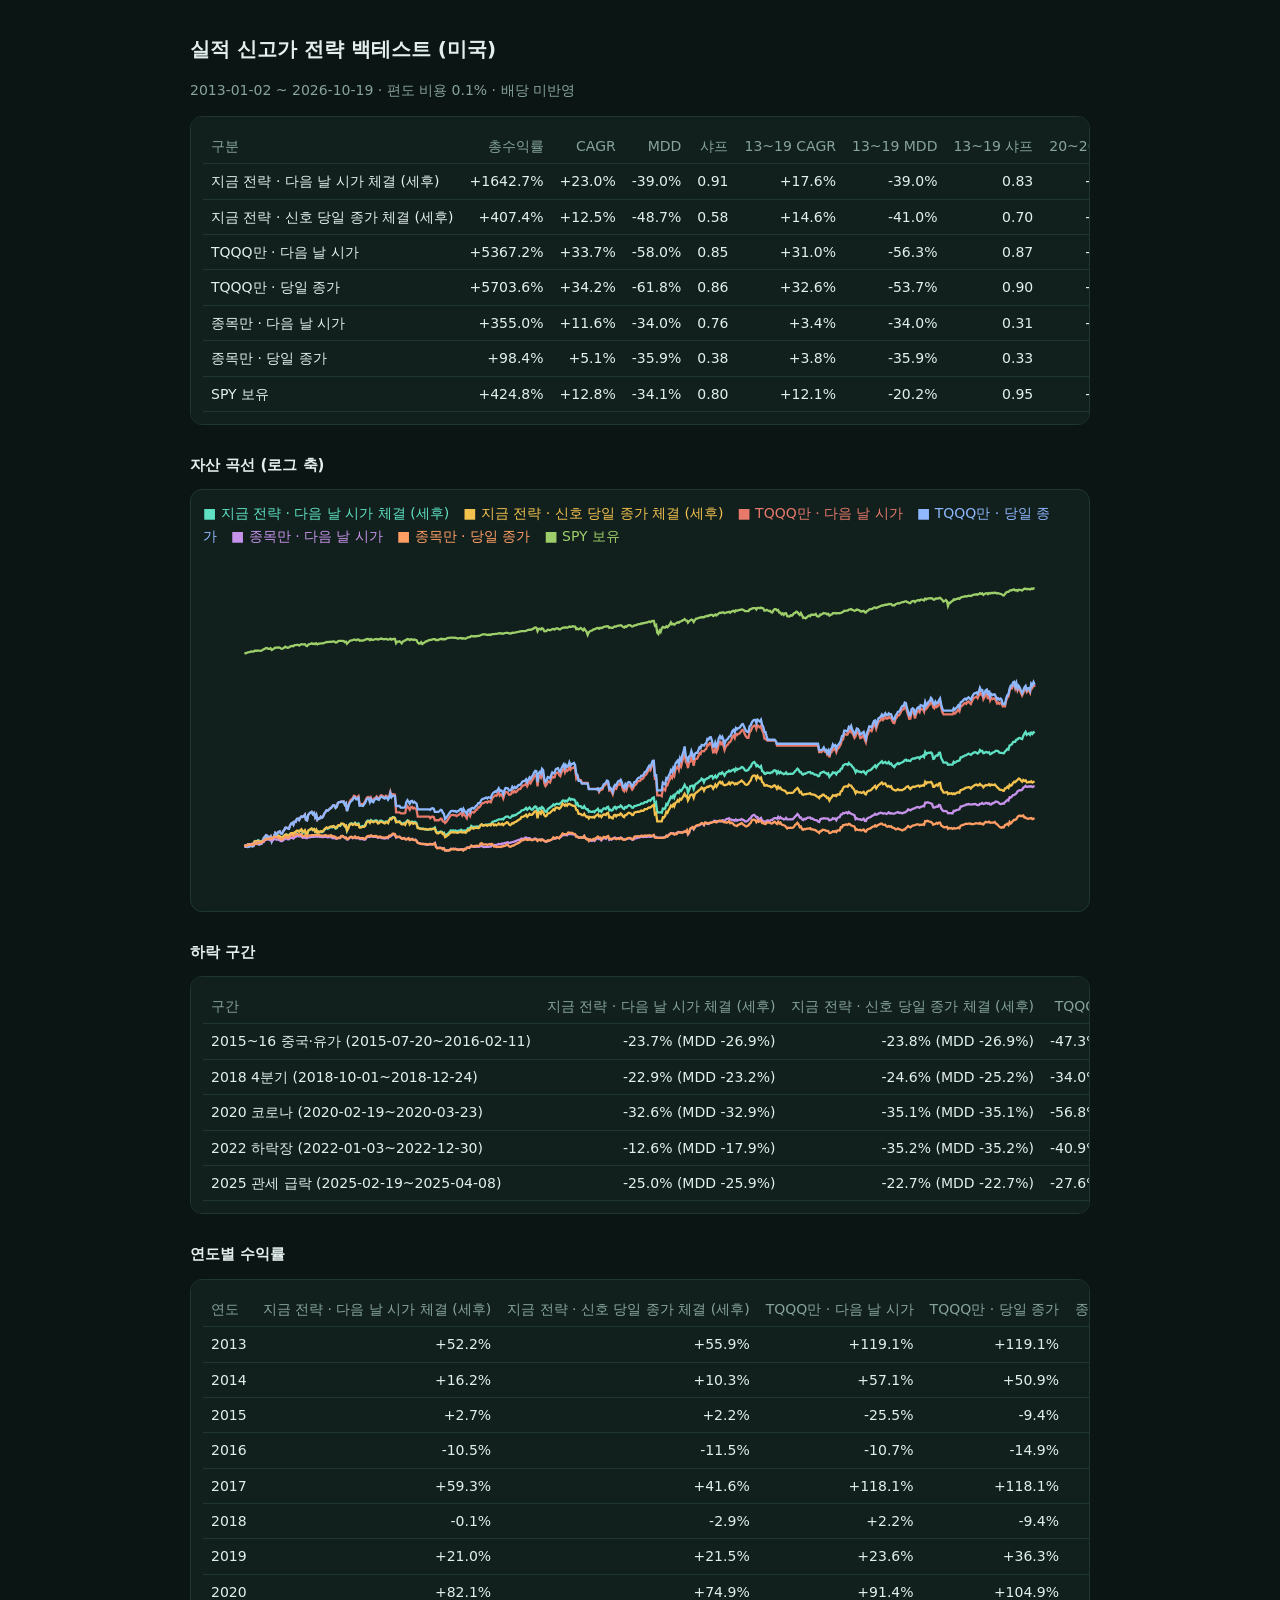
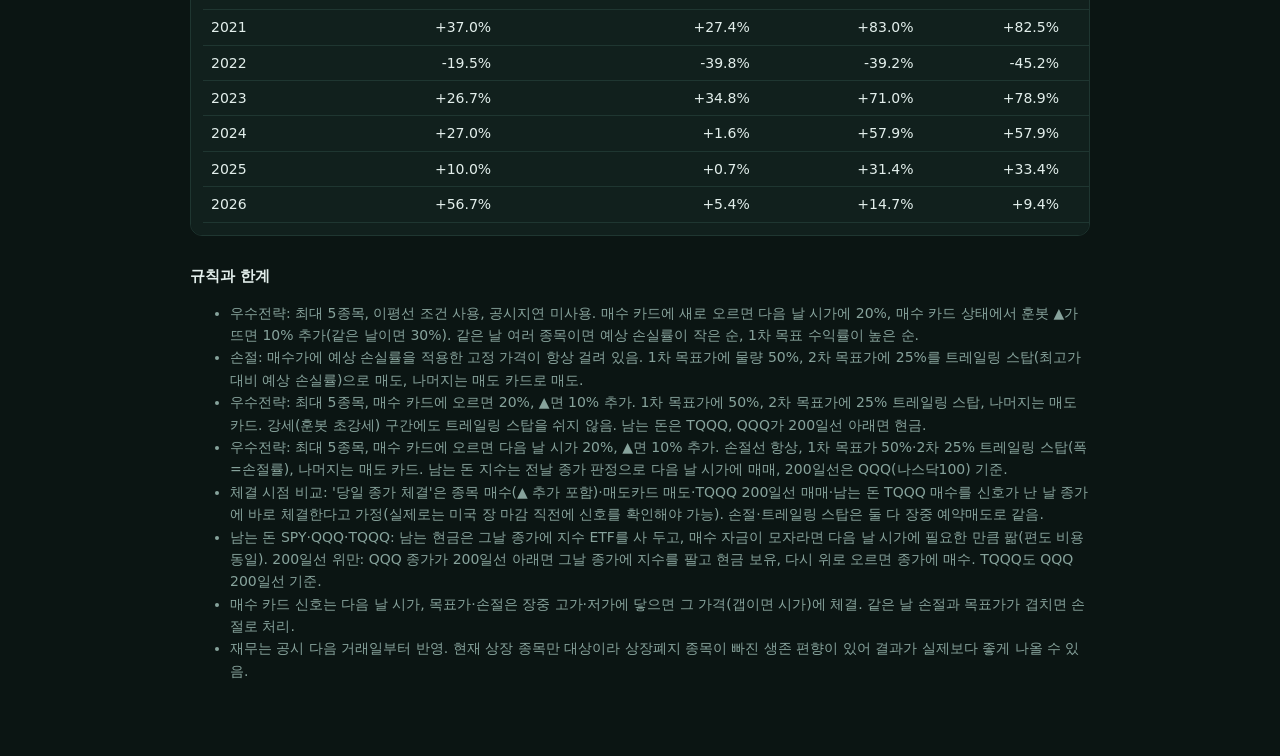
==== commit 1cea8b3f: "backtest: 2026-10-23" ====
--- a/docs/backtest.html
+++ b/docs/backtest.html
@@ -9,10 +9,10 @@
 li{color:var(--sub)} svg{width:100%;height:auto}
 </style></head><body><div class="wrap">
 <h1>실적 신고가 전략 백테스트 (미국)</h1><p style="color:var(--sub)">2013-01-02 ~ 2026-10-19 · 편도 비용 0.1% · 배당 미반영</p>
-<div class="box"><table><tr><th>구분</th><th>총수익률</th><th>CAGR</th><th>MDD</th><th>샤프</th><th>13~19 CAGR</th><th>13~19 MDD</th><th>13~19 샤프</th><th>20~26 CAGR</th><th>20~26 MDD</th><th>20~26 샤프</th><th>거래</th><th>승률</th><th>평균 손익</th><th>평균 보유(거래일)</th><th>평균 투자 비중</th><th>낸 세금(시작자산=1)</th></tr><tr><td>지금 전략 · 다음 날 시가 체결 (세후)</td><td>+1642.7%</td><td>+23.0%</td><td>-39.0%</td><td>0.91</td><td>+17.6%</td><td>-39.0%</td><td>0.83</td><td>+28.8%</td><td>-33.4%</td><td>0.99</td><td>331</td><td>37%</td><td>+2.1%</td><td>43</td><td>66%</td><td>2.68</td></tr><tr><td>지금 전략 · 신호 당일 종가 체결 (세후)</td><td>+407.4%</td><td>+12.5%</td><td>-48.7%</td><td>0.58</td><td>+14.6%</td><td>-41.0%</td><td>0.70</td><td>+10.4%</td><td>-48.7%</td><td>0.49</td><td>387</td><td>33%</td><td>+0.6%</td><td>38</td><td>67%</td><td>1.44</td></tr><tr><td>SPY 보유</td><td>+424.8%</td><td>+12.8%</td><td>-34.1%</td><td>0.80</td><td>+12.1%</td><td>-20.2%</td><td>0.95</td><td>+13.5%</td><td>-34.1%</td><td>0.73</td><td></td><td></td><td></td><td></td><td></td><td></td></tr></table></div>
-<h2>자산 곡선 (로그 축)</h2><div class="box"><div class="legend"><span style="color:#5fe0c2">■ 지금 전략 · 다음 날 시가 체결 (세후)</span><span style="color:#f2c14e">■ 지금 전략 · 신호 당일 종가 체결 (세후)</span><span style="color:#e8796b">■ SPY 보유</span></div><svg viewBox="0 0 760 300"><polyline fill="none" stroke="#5fe0c2" stroke-width="2" points="36.0,263.6 37.0,263.1 38.0,263.5 39.0,262.1 40.0,262.3 41.0,262.2 41.9,261.9 42.9,261.6 43.9,261.6 44.9,259.6 45.9,259.2 46.9,259.7 47.9,258.5 48.9,259.0 49.9,259.8 50.9,259.4 51.9,258.3 52.9,257.9 53.8,256.2 54.8,256.0 55.8,255.4 56.8,255.5 57.8,256.4 58.8,256.1 59.8,258.6 60.8,257.1 61.8,254.9 62.8,254.4 63.8,255.3 64.8,254.5 65.7,254.3 66.7,255.0 67.7,255.9 68.7,255.9 69.7,255.2 70.7,254.4 71.7,253.5 72.7,253.4 73.7,254.3 74.7,254.3 75.7,252.9 76.7,252.5 77.6,252.4 78.6,253.8 79.6,251.9 80.6,251.6 81.6,250.5 82.6,250.4 83.6,250.9 84.6,250.2 85.6,249.7 86.6,251.8 87.6,251.5 88.6,250.4 89.5,253.1 90.5,253.5 91.5,250.3 92.5,249.5 93.5,248.8 94.5,248.2 95.5,249.4 96.5,248.8 97.5,250.7 98.5,249.3 99.5,251.9 100.5,251.0 101.4,251.5 102.4,250.7 103.4,251.4 104.4,250.8 105.4,249.5 106.4,248.4 107.4,247.8 108.4,248.3 109.4,247.8 110.4,247.2 111.4,246.8 112.4,247.2 113.3,246.5 114.3,246.8 115.3,248.2 116.3,247.7 117.3,245.9 118.3,245.5 119.3,245.8 120.3,244.1 121.3,244.2 122.3,244.5 123.3,246.2 124.3,245.6 125.2,250.0 126.2,247.7 127.2,244.7 128.2,243.7 129.2,243.4 130.2,244.2 131.2,243.9 132.2,242.9 133.2,244.2 134.2,244.0 135.2,243.6 136.2,246.7 137.1,246.6 138.1,246.2 139.1,245.8 140.1,245.9 141.1,244.9 142.1,242.3 143.1,241.2 144.1,241.1 145.1,242.4 146.1,240.7 147.1,241.4 148.1,241.8 149.0,241.3 150.0,241.0 151.0,241.0 152.0,242.6 153.0,242.4 154.0,241.1 155.0,241.2 156.0,241.7 157.0,242.3 158.0,242.7 159.0,241.8 160.0,241.9 160.9,242.8 161.9,240.6 162.9,239.1 163.9,239.6 164.9,238.1 165.9,238.1 166.9,238.6 167.9,242.4 168.9,241.8 169.9,242.1 170.9,241.7 171.9,242.9 172.8,243.7 173.8,243.6 174.8,243.1 175.8,243.8 176.8,242.0 177.8,240.9 178.8,241.6 179.8,243.5 180.8,242.3 181.8,241.9 182.8,243.0 183.8,242.3 184.7,242.2 185.7,243.2 186.7,247.3 187.7,247.5 188.7,248.0 189.7,248.2 190.7,248.3 191.7,248.3 192.7,248.6 193.7,249.0 194.7,249.1 195.7,249.1 196.6,248.8 197.6,248.4 198.6,248.9 199.6,248.3 200.6,248.0 201.6,247.2 202.6,250.4 203.6,251.4 204.6,251.5 205.6,251.1 206.6,250.6 207.6,250.9 208.5,252.4 209.5,251.9 210.5,254.2 211.5,253.7 212.5,253.0 213.5,252.1 214.5,251.2 215.5,249.9 216.5,250.2 217.5,249.8 218.5,250.2 219.5,249.9 220.4,250.1 221.4,250.4 222.4,250.0 223.4,249.8 224.4,249.2 225.4,250.1 226.4,249.9 227.4,249.8 228.4,250.3 229.4,249.4 230.4,247.9 231.4,248.2 232.3,247.5 233.3,245.8 234.3,246.3 235.3,246.7 236.3,246.5 237.3,246.6 238.3,246.2 239.3,246.5 240.3,246.0 241.3,245.2 242.3,244.7 243.3,245.2 244.2,245.4 245.2,244.9 246.2,244.7 247.2,244.9 248.2,244.5 249.2,244.5 250.2,244.5 251.2,242.8 252.2,242.0 253.2,241.8 254.2,241.4 255.2,241.2 256.1,240.5 257.1,240.0 258.1,240.1 259.1,240.1 260.1,239.5 261.1,240.2 262.1,238.7 263.1,237.8 264.1,237.5 265.1,237.4 266.1,238.4 267.1,238.6 268.0,238.0 269.0,236.6 270.0,237.0 271.0,236.1 272.0,236.3 273.0,235.4 274.0,234.6 275.0,234.1 276.0,233.4 277.0,232.2 278.0,232.0 279.0,231.7 279.9,231.0 280.9,229.9 281.9,231.6 282.9,230.5 283.9,229.6 284.9,230.8 285.9,231.4 286.9,231.0 287.9,229.4 288.9,228.7 289.9,229.2 290.9,235.2 291.8,230.8 292.8,230.0 293.8,231.1 294.8,229.1 295.8,229.9 296.8,231.9 297.8,233.1 298.8,233.3 299.8,231.0 300.8,230.2 301.8,229.6 302.8,228.6 303.7,228.2 304.7,226.7 305.7,227.5 306.7,226.7 307.7,226.2 308.7,226.3 309.7,226.7 310.7,225.8 311.7,225.0 312.7,223.5 313.7,223.4 314.7,224.3 315.6,223.5 316.6,224.1 317.6,222.7 318.6,221.5 319.6,222.7 320.6,222.1 321.6,222.5 322.6,222.4 323.6,223.5 324.6,226.9 325.6,225.9 326.6,228.5 327.5,228.4 328.5,228.4 329.5,229.8 330.5,229.9 331.5,228.4 332.5,230.2 333.5,231.2 334.5,231.1 335.5,233.3 336.5,232.9 337.5,233.4 338.5,233.5 339.4,232.8 340.4,233.6 341.4,232.3 342.4,231.8 343.4,230.6 344.4,232.9 345.4,232.1 346.4,233.3 347.4,231.5 348.4,230.5 349.4,230.5 350.3,230.8 351.3,229.2 352.3,228.9 353.3,232.2 354.3,231.5 355.3,232.2 356.3,231.8 357.3,229.6 358.3,229.0 359.3,230.7 360.3,229.3 361.3,229.1 362.2,229.2 363.2,227.8 364.2,228.7 365.2,230.2 366.2,230.9 367.2,229.1 368.2,229.6 369.2,228.4 370.2,227.6 371.2,227.8 372.2,228.5 373.2,229.7 374.1,229.6 375.1,228.3 376.1,228.1 377.1,227.8 378.1,227.4 379.1,227.3 380.1,226.9 381.1,226.0 382.1,226.2 383.1,225.9 384.1,224.8 385.1,224.7 386.0,224.7 387.0,223.5 388.0,223.1 389.0,223.6 390.0,222.3 391.0,221.1 392.0,220.6 393.0,227.7 394.0,225.7 395.0,234.0 396.0,233.8 397.0,233.8 397.9,233.8 398.9,234.2 399.9,230.6 400.9,230.9 401.9,230.3 402.9,226.4 403.9,227.2 404.9,224.3 405.9,222.4 406.9,220.0 407.9,221.0 408.9,219.1 409.8,220.9 410.8,217.6 411.8,217.1 412.8,215.6 413.8,216.5 414.8,214.2 415.8,215.0 416.8,213.4 417.8,211.6 418.8,209.6 419.8,211.8 420.8,211.8 421.7,216.6 422.7,214.1 423.7,210.7 424.7,210.3 425.7,210.1 426.7,213.1 427.7,209.9 428.7,208.6 429.7,208.2 430.7,207.2 431.7,206.3 432.7,205.6 433.6,204.1 434.6,204.6 435.6,207.1 436.6,204.7 437.6,204.6 438.6,203.6 439.6,203.6 440.6,202.2 441.6,201.9 442.6,201.6 443.6,203.8 444.6,202.7 445.5,201.4 446.5,203.2 447.5,202.1 448.5,200.0 449.5,199.3 450.5,199.9 451.5,198.5 452.5,199.7 453.5,201.3 454.5,199.3 455.5,198.2 456.5,198.0 457.4,196.9 458.4,197.9 459.4,197.2 460.4,196.5 461.4,195.8 462.4,197.4 463.4,195.0 464.4,196.3 465.4,195.4 466.4,195.2 467.4,194.9 468.4,193.7 469.3,194.1 470.3,195.0 471.3,196.7 472.3,197.2 473.3,196.8 474.3,196.1 475.3,194.3 476.3,193.5 477.3,191.1 478.3,189.9 479.3,189.3 480.3,190.6 481.2,192.9 482.2,192.2 483.2,193.7 484.2,194.0 485.2,193.0 486.2,197.4 487.2,198.0 488.2,199.7 489.2,199.8 490.2,198.8 491.2,198.9 492.2,199.0 493.1,199.2 494.1,198.4 495.1,198.4 496.1,197.1 497.1,196.7 498.1,197.0 499.1,199.4 500.1,197.7 501.1,199.2 502.1,198.1 503.1,199.2 504.1,199.3 505.0,200.0 506.0,199.7 507.0,198.5 508.0,200.0 509.0,200.0 510.0,199.9 511.0,199.7 512.0,199.9 513.0,199.7 514.0,198.6 515.0,197.3 516.0,196.4 516.9,195.1 517.9,196.1 518.9,198.3 519.9,198.1 520.9,199.9 521.9,200.5 522.9,199.4 523.9,199.8 524.9,198.9 525.9,198.4 526.9,198.4 527.9,198.3 528.8,199.4 529.8,199.1 530.8,199.7 531.8,200.5 532.8,200.5 533.8,200.7 534.8,201.9 535.8,201.7 536.8,199.2 537.8,198.8 538.8,198.3 539.8,197.9 540.7,198.9 541.7,198.9 542.7,200.2 543.7,199.5 544.7,202.5 545.7,201.2 546.7,200.2 547.7,198.4 548.7,199.0 549.7,198.8 550.7,200.2 551.7,198.4 552.6,197.7 553.6,197.6 554.6,195.3 555.6,195.2 556.6,192.5 557.6,191.8 558.6,191.2 559.6,191.2 560.6,191.8 561.6,190.2 562.6,191.5 563.6,191.7 564.5,193.3 565.5,194.3 566.5,195.9 567.5,198.5 568.5,196.8 569.5,197.5 570.5,197.9 571.5,197.8 572.5,198.5 573.5,198.1 574.5,197.5 575.5,199.2 576.4,200.1 577.4,198.0 578.4,197.2 579.4,196.7 580.4,196.5 581.4,195.7 582.4,194.5 583.4,193.6 584.4,192.5 585.4,194.2 586.4,192.6 587.4,191.1 588.3,190.7 589.3,189.7 590.3,188.8 591.3,190.4 592.3,189.7 593.3,189.2 594.3,190.5 595.3,190.5 596.3,189.4 597.3,191.1 598.3,190.6 599.3,192.3 600.2,193.2 601.2,193.9 602.2,191.9 603.2,191.3 604.2,190.3 605.2,191.1 606.2,190.4 607.2,190.0 608.2,189.5 609.2,189.0 610.2,187.8 611.2,187.3 612.1,188.2 613.1,187.7 614.1,188.2 615.1,188.5 616.1,187.0 617.1,186.3 618.1,186.2 619.1,186.2 620.1,185.6 621.1,185.4 622.1,185.3 623.1,186.3 624.0,184.6 625.0,184.8 626.0,183.8 627.0,185.0 628.0,180.7 629.0,182.4 630.0,181.4 631.0,181.1 632.0,181.4 633.0,180.8 634.0,182.0 635.0,186.5 635.9,186.2 636.9,184.1 637.9,183.6 638.9,183.7 639.9,181.3 640.9,181.1 641.9,185.7 642.9,187.8 643.9,189.9 644.9,189.9 645.9,189.7 646.9,190.2 647.8,191.9 648.8,191.7 649.8,191.6 650.8,191.7 651.8,191.7 652.8,189.2 653.8,189.9 654.8,189.3 655.8,188.5 656.8,188.2 657.8,188.1 658.8,185.3 659.7,185.3 660.7,184.5 661.7,184.2 662.7,183.5 663.7,183.3 664.7,182.6 665.7,181.9 666.7,182.5 667.7,183.0 668.7,182.0 669.7,181.4 670.6,180.8 671.6,180.7 672.6,181.1 673.6,181.9 674.6,180.9 675.6,178.8 676.6,180.0 677.6,179.6 678.6,181.6 679.6,181.2 680.6,180.4 681.6,180.5 682.5,181.1 683.5,180.7 684.5,182.4 685.5,182.1 686.5,181.0 687.5,181.0 688.5,180.2 689.5,179.5 690.5,179.6 691.5,179.7 692.5,181.0 693.5,181.3 694.4,181.2 695.4,181.4 696.4,181.6 697.4,180.0 698.4,179.1 699.4,177.8 700.4,178.3 701.4,174.7 702.4,174.3 703.4,173.7 704.4,171.6 705.4,171.4 706.3,171.5 707.3,169.5 708.3,169.4 709.3,168.2 710.3,168.0 711.3,168.9 712.3,169.2 713.3,166.1 714.3,164.3 715.3,162.8 716.3,165.3 717.3,164.5 718.2,164.0 719.2,165.5 720.2,163.5 721.2,164.5 722.2,163.0 723.2,163.8"/><polyline fill="none" stroke="#f2c14e" stroke-width="2" points="36.0,263.6 37.0,263.1 38.0,263.4 39.0,262.1 40.0,262.2 41.0,262.2 41.9,261.8 42.9,261.6 43.9,261.6 44.9,259.6 45.9,259.3 46.9,260.0 47.9,259.1 48.9,259.4 49.9,260.2 50.9,259.9 51.9,258.7 52.9,258.6 53.8,257.2 54.8,256.9 55.8,256.8 56.8,257.2 57.8,257.3 58.8,256.4 59.8,258.9 60.8,257.3 61.8,255.2 62.8,254.5 63.8,255.3 64.8,254.6 65.7,254.5 66.7,255.0 67.7,256.1 68.7,256.1 69.7,255.3 70.7,254.4 71.7,253.5 72.7,253.6 73.7,254.4 74.7,254.3 75.7,253.1 76.7,252.2 77.6,252.3 78.6,253.4 79.6,251.5 80.6,251.1 81.6,249.9 82.6,250.0 83.6,250.9 84.6,249.5 85.6,248.9 86.6,251.0 87.6,250.5 88.6,249.5 89.5,252.5 90.5,253.0 91.5,249.8 92.5,249.1 93.5,248.7 94.5,248.1 95.5,249.4 96.5,248.6 97.5,250.6 98.5,249.1 99.5,251.8 100.5,250.8 101.4,251.2 102.4,250.3 103.4,250.9 104.4,250.4 105.4,248.9 106.4,248.0 107.4,247.1 108.4,247.7 109.4,247.2 110.4,246.6 111.4,246.3 112.4,246.6 113.3,245.9 114.3,246.2 115.3,247.6 116.3,247.2 117.3,245.5 118.3,245.1 119.3,245.3 120.3,243.6 121.3,243.7 122.3,244.1 123.3,246.0 124.3,245.4 125.2,250.0 126.2,248.4 127.2,245.3 128.2,244.3 129.2,244.0 130.2,244.8 131.2,244.6 132.2,243.6 133.2,245.0 134.2,244.9 135.2,244.6 136.2,247.4 137.1,247.4 138.1,247.0 139.1,246.6 140.1,246.6 141.1,245.6 142.1,243.0 143.1,242.0 144.1,241.8 145.1,243.1 146.1,241.4 147.1,242.2 148.1,242.6 149.0,242.1 150.0,241.8 151.0,241.8 152.0,243.6 153.0,243.3 154.0,242.1 155.0,242.2 156.0,242.6 157.0,243.2 158.0,243.5 159.0,242.6 160.0,242.7 160.9,243.5 161.9,240.9 162.9,239.4 163.9,239.9 164.9,238.4 165.9,238.4 166.9,239.0 167.9,242.5 168.9,242.3 169.9,242.4 170.9,242.2 171.9,243.6 172.8,244.4 173.8,244.4 174.8,244.0 175.8,244.8 176.8,242.8 177.8,241.6 178.8,241.3 179.8,244.4 180.8,243.2 181.8,242.8 182.8,244.0 183.8,243.4 184.7,243.3 185.7,244.3 186.7,247.7 187.7,247.9 188.7,248.2 189.7,248.4 190.7,248.7 191.7,248.5 192.7,248.8 193.7,248.5 194.7,248.9 195.7,249.1 196.6,248.8 197.6,248.5 198.6,248.6 199.6,248.6 200.6,248.3 201.6,248.1 202.6,251.1 203.6,252.4 204.6,252.3 205.6,251.8 206.6,251.3 207.6,251.6 208.5,253.0 209.5,252.7 210.5,255.7 211.5,255.1 212.5,254.4 213.5,253.5 214.5,252.6 215.5,251.3 216.5,251.7 217.5,251.3 218.5,251.7 219.5,251.3 220.4,251.7 221.4,252.0 222.4,251.6 223.4,251.4 224.4,250.8 225.4,251.7 226.4,251.5 227.4,251.4 228.4,251.8 229.4,250.7 230.4,249.3 231.4,249.7 232.3,249.0 233.3,247.3 234.3,247.8 235.3,248.2 236.3,247.6 237.3,247.6 238.3,247.4 239.3,247.8 240.3,247.4 241.3,245.2 242.3,244.5 243.3,245.6 244.2,245.6 245.2,245.1 246.2,244.9 247.2,245.8 248.2,245.1 249.2,244.8 250.2,245.4 251.2,243.9 252.2,243.9 253.2,245.4 254.2,244.7 255.2,245.3 256.1,244.6 257.1,243.6 258.1,244.7 259.1,244.7 260.1,243.8 261.1,245.1 262.1,244.1 263.1,243.5 264.1,242.6 265.1,242.8 266.1,244.6 267.1,245.1 268.0,244.6 269.0,243.2 270.0,243.5 271.0,242.4 272.0,242.3 273.0,241.5 274.0,240.8 275.0,240.2 276.0,239.5 277.0,237.8 278.0,237.8 279.0,237.5 279.9,236.9 280.9,235.9 281.9,237.8 282.9,236.7 283.9,235.2 284.9,236.2 285.9,236.2 286.9,235.2 287.9,233.6 288.9,232.7 289.9,233.0 290.9,239.2 291.8,234.5 292.8,233.6 293.8,235.0 294.8,232.7 295.8,233.6 296.8,236.3 297.8,237.4 298.8,236.9 299.8,234.7 300.8,234.7 301.8,234.2 302.8,233.1 303.7,232.3 304.7,231.2 305.7,232.0 306.7,229.8 307.7,229.4 308.7,229.8 309.7,230.6 310.7,229.9 311.7,228.4 312.7,226.1 313.7,226.9 314.7,228.0 315.6,226.9 316.6,227.9 317.6,226.5 318.6,226.4 319.6,227.1 320.6,227.4 321.6,228.0 322.6,228.0 323.6,228.6 324.6,231.5 325.6,231.8 326.6,235.1 327.5,235.1 328.5,235.4 329.5,236.3 330.5,236.4 331.5,235.1 332.5,236.8 333.5,237.8 334.5,237.6 335.5,239.2 336.5,237.9 337.5,238.1 338.5,238.3 339.4,237.7 340.4,238.5 341.4,236.9 342.4,236.4 343.4,235.6 344.4,237.4 345.4,236.6 346.4,237.9 347.4,236.4 348.4,235.6 349.4,235.7 350.3,236.2 351.3,234.6 352.3,234.3 353.3,238.4 354.3,237.8 355.3,238.6 356.3,239.2 357.3,236.4 358.3,236.0 359.3,237.4 360.3,236.1 361.3,236.0 362.2,236.3 363.2,234.8 364.2,235.7 365.2,237.4 366.2,238.0 367.2,236.3 368.2,236.0 369.2,234.9 370.2,234.2 371.2,234.4 372.2,235.0 373.2,236.2 374.1,236.1 375.1,234.0 376.1,233.6 377.1,233.6 378.1,233.3 379.1,233.3 380.1,233.0 381.1,232.3 382.1,232.4 383.1,232.3 384.1,231.1 385.1,231.1 386.0,231.1 387.0,229.9 388.0,229.4 389.0,229.6 390.0,228.8 391.0,227.8 392.0,227.3 393.0,235.5 394.0,234.6 395.0,241.7 396.0,241.7 397.0,241.7 397.9,241.7 398.9,241.7 399.9,238.1 400.9,238.4 401.9,236.9 402.9,233.2 403.9,234.2 404.9,231.9 405.9,230.1 406.9,227.6 407.9,228.7 408.9,226.9 409.8,228.5 410.8,225.4 411.8,224.9 412.8,223.1 413.8,224.2 414.8,221.8 415.8,222.5 416.8,221.0 417.8,219.2 418.8,217.4 419.8,219.5 420.8,219.0 421.7,223.2 422.7,221.2 423.7,218.6 424.7,218.2 425.7,218.0 426.7,220.9 427.7,217.7 428.7,216.4 429.7,215.9 430.7,214.9 431.7,214.1 432.7,213.3 433.6,211.8 434.6,212.4 435.6,214.6 436.6,212.2 437.6,212.1 438.6,211.1 439.6,211.4 440.6,210.3 441.6,210.3 442.6,211.0 443.6,212.8 444.6,211.1 445.5,209.3 446.5,211.2 447.5,209.6 448.5,207.7 449.5,206.8 450.5,208.2 451.5,207.2 452.5,209.4 453.5,209.9 454.5,209.5 455.5,209.3 456.5,208.7 457.4,207.4 458.4,209.0 459.4,207.5 460.4,207.4 461.4,208.0 462.4,209.1 463.4,208.3 464.4,208.8 465.4,207.6 466.4,207.2 467.4,206.6 468.4,205.8 469.3,206.8 470.3,207.6 471.3,208.9 472.3,209.5 473.3,209.3 474.3,208.6 475.3,206.7 476.3,205.6 477.3,202.6 478.3,201.6 479.3,201.2 480.3,201.5 481.2,204.3 482.2,201.7 483.2,203.1 484.2,204.0 485.2,203.1 486.2,207.1 487.2,207.7 488.2,210.1 489.2,210.2 490.2,209.7 491.2,210.4 492.2,210.6 493.1,210.8 494.1,211.6 495.1,211.3 496.1,210.3 497.1,209.9 498.1,211.2 499.1,212.9 500.1,211.1 501.1,212.7 502.1,211.9 503.1,213.7 504.1,214.0 505.0,214.4 506.0,214.8 507.0,215.9 508.0,217.3 509.0,216.6 510.0,216.6 511.0,216.6 512.0,216.6 513.0,216.5 514.0,215.5 515.0,214.0 516.0,213.3 516.9,212.2 517.9,213.6 518.9,216.1 519.9,215.6 520.9,217.8 521.9,218.4 522.9,217.7 523.9,217.9 524.9,217.5 525.9,217.4 526.9,217.3 527.9,216.9 528.8,217.9 529.8,218.0 530.8,218.1 531.8,218.5 532.8,218.9 533.8,219.7 534.8,220.3 535.8,221.2 536.8,219.4 537.8,219.5 538.8,218.3 539.8,218.1 540.7,219.4 541.7,219.7 542.7,221.2 543.7,220.9 544.7,223.5 545.7,221.5 546.7,220.5 547.7,218.6 548.7,219.1 549.7,218.6 550.7,219.5 551.7,217.9 552.6,217.9 553.6,218.1 554.6,215.3 555.6,215.0 556.6,212.4 557.6,211.2 558.6,210.8 559.6,210.8 560.6,211.1 561.6,209.4 562.6,210.0 563.6,210.3 564.5,211.8 565.5,212.8 566.5,214.3 567.5,216.9 568.5,215.3 569.5,215.9 570.5,216.3 571.5,216.0 572.5,216.7 573.5,216.3 574.5,215.7 575.5,217.4 576.4,217.9 577.4,215.8 578.4,215.0 579.4,214.6 580.4,214.3 581.4,213.6 582.4,212.4 583.4,211.5 584.4,210.5 585.4,212.7 586.4,211.1 587.4,209.7 588.3,209.2 589.3,208.3 590.3,207.4 591.3,209.0 592.3,208.5 593.3,208.2 594.3,210.1 595.3,211.0 596.3,210.5 597.3,211.3 598.3,210.7 599.3,213.0 600.2,213.5 601.2,214.1 602.2,214.6 603.2,214.3 604.2,213.4 605.2,214.1 606.2,214.0 607.2,214.2 608.2,214.1 609.2,213.4 610.2,212.9 611.2,211.7 612.1,211.2 613.1,210.7 614.1,212.2 615.1,213.2 616.1,212.0 617.1,211.3 618.1,211.1 619.1,211.3 620.1,210.7 621.1,210.3 622.1,210.1 623.1,211.1 624.0,210.2 625.0,210.4 626.0,209.9 627.0,210.2 628.0,206.9 629.0,208.3 630.0,207.2 631.0,207.3 632.0,207.2 633.0,206.8 634.0,208.1 635.0,211.2 635.9,211.2 636.9,210.0 637.9,209.4 638.9,210.3 639.9,208.3 640.9,208.1 641.9,213.2 642.9,214.5 643.9,216.3 644.9,216.3 645.9,216.1 646.9,215.9 647.8,217.8 648.8,217.0 649.8,217.3 650.8,217.1 651.8,217.8 652.8,217.0 653.8,217.6 654.8,217.0 655.8,216.4 656.8,216.0 657.8,216.5 658.8,214.2 659.7,214.0 660.7,213.6 661.7,213.1 662.7,212.4 663.7,212.0 664.7,211.8 665.7,211.5 666.7,211.7 667.7,212.7 668.7,211.5 669.7,210.8 670.6,210.0 671.6,209.6 672.6,209.3 673.6,210.1 674.6,209.8 675.6,208.8 676.6,210.0 677.6,210.1 678.6,211.7 679.6,210.5 680.6,209.6 681.6,209.9 682.5,209.8 683.5,208.9 684.5,210.3 685.5,209.2 686.5,209.6 687.5,209.7 688.5,209.2 689.5,210.3 690.5,211.5 691.5,212.3 692.5,213.6 693.5,214.0 694.4,214.0 695.4,214.6 696.4,214.8 697.4,212.7 698.4,212.5 699.4,211.3 700.4,212.2 701.4,209.5 702.4,210.5 703.4,209.6 704.4,207.9 705.4,206.8 706.3,207.1 707.3,205.9 708.3,205.0 709.3,204.0 710.3,204.4 711.3,205.7 712.3,206.8 713.3,205.2 714.3,206.1 715.3,205.5 716.3,207.4 717.3,207.3 718.2,206.9 719.2,207.2 720.2,206.5 721.2,207.5 722.2,206.9 723.2,207.0"/><polyline fill="none" stroke="#e8796b" stroke-width="2" points="36.0,93.2 37.0,93.3 38.0,93.0 39.0,92.5 40.0,92.4 41.0,92.1 41.9,91.8 42.9,91.9 43.9,91.8 44.9,91.1 45.9,91.0 46.9,91.1 47.9,91.0 48.9,90.9 49.9,91.2 50.9,90.9 51.9,90.3 52.9,89.7 53.8,89.4 54.8,88.7 55.8,88.8 56.8,89.4 57.8,89.5 58.8,88.9 59.8,90.4 60.8,89.9 61.8,89.0 62.8,88.5 63.8,88.3 64.8,88.3 65.7,88.2 66.7,88.3 67.7,89.2 68.7,89.3 69.7,88.9 70.7,88.3 71.7,87.5 72.7,88.1 73.7,88.5 74.7,88.2 75.7,87.4 76.7,87.0 77.6,86.9 78.6,87.1 79.6,86.2 80.6,86.1 81.6,85.9 82.6,85.9 83.6,86.4 84.6,85.8 85.6,85.4 86.6,85.4 87.6,85.4 88.6,85.3 89.5,86.6 90.5,87.0 91.5,85.7 92.5,85.3 93.5,85.0 94.5,84.6 95.5,85.1 96.5,84.6 97.5,85.2 98.5,84.5 99.5,85.5 100.5,84.9 101.4,84.9 102.4,84.6 103.4,84.6 104.4,84.6 105.4,84.2 106.4,83.7 107.4,83.2 108.4,83.5 109.4,83.2 110.4,83.2 111.4,83.1 112.4,83.0 113.3,82.8 114.3,83.0 115.3,83.9 116.3,83.6 117.3,82.8 118.3,82.4 119.3,82.4 120.3,82.5 121.3,82.4 122.3,82.6 123.3,83.5 124.3,83.1 125.2,84.9 126.2,83.8 127.2,82.8 128.2,82.1 129.2,81.8 130.2,81.6 131.2,81.2 132.2,81.2 133.2,81.8 134.2,81.3 135.2,81.1 136.2,82.2 137.1,82.0 138.1,82.1 139.1,82.0 140.1,81.7 141.1,81.3 142.1,80.8 143.1,80.6 144.1,80.8 145.1,81.7 146.1,80.7 147.1,81.5 148.1,81.5 149.0,81.0 150.0,80.8 151.0,80.6 152.0,81.1 153.0,81.0 154.0,80.5 155.0,80.3 156.0,80.6 157.0,80.9 158.0,80.8 159.0,80.7 160.0,80.8 160.9,81.4 161.9,80.9 162.9,80.4 163.9,81.3 164.9,80.8 165.9,80.7 166.9,80.7 167.9,84.3 168.9,82.9 169.9,82.9 170.9,82.7 171.9,83.5 172.8,84.6 173.8,82.9 174.8,82.4 175.8,82.0 176.8,81.4 177.8,80.7 178.8,81.1 179.8,81.6 180.8,80.9 181.8,81.1 182.8,81.6 183.8,81.1 184.7,81.5 185.7,81.8 186.7,83.9 187.7,84.6 188.7,84.7 189.7,83.6 190.7,85.1 191.7,84.3 192.7,83.8 193.7,82.8 194.7,82.8 195.7,82.1 196.6,81.7 197.6,81.5 198.6,81.4 199.6,81.1 200.6,80.8 201.6,80.9 202.6,81.6 203.6,81.4 204.6,81.7 205.6,80.9 206.6,80.7 207.6,80.5 208.5,81.1 209.5,80.7 210.5,80.9 211.5,80.4 212.5,79.9 213.5,79.7 214.5,79.7 215.5,79.5 216.5,79.5 217.5,79.5 218.5,79.6 219.5,79.5 220.4,79.8 221.4,80.3 222.4,80.1 223.4,79.9 224.4,79.8 225.4,80.4 226.4,80.0 227.4,80.4 228.4,80.3 229.4,79.8 230.4,79.2 231.4,79.1 232.3,79.0 233.3,78.0 234.3,78.2 235.3,78.5 236.3,78.2 237.3,78.2 238.3,78.2 239.3,77.9 240.3,77.8 241.3,77.5 242.3,77.0 243.3,76.7 244.2,76.6 245.2,76.6 246.2,76.7 247.2,77.2 248.2,76.9 249.2,76.9 250.2,77.1 251.2,76.5 252.2,76.4 253.2,76.3 254.2,76.2 255.2,76.2 256.1,76.0 257.1,75.7 258.1,75.7 259.1,75.8 260.1,75.8 261.1,76.2 262.1,75.6 263.1,75.3 264.1,75.2 265.1,75.3 266.1,75.7 267.1,75.8 268.0,75.7 269.0,75.2 270.0,75.3 271.0,75.0 272.0,74.9 273.0,74.7 274.0,74.3 275.0,74.2 276.0,73.9 277.0,73.8 278.0,73.7 279.0,73.8 279.9,73.8 280.9,73.5 281.9,73.0 282.9,72.7 283.9,72.5 284.9,72.6 285.9,72.2 286.9,71.7 287.9,71.1 288.9,70.6 289.9,70.8 290.9,73.8 291.8,71.8 292.8,71.6 293.8,72.3 294.8,71.1 295.8,71.7 296.8,73.8 297.8,73.8 298.8,73.4 299.8,72.6 300.8,72.7 301.8,72.9 302.8,72.6 303.7,71.8 304.7,71.8 305.7,72.3 306.7,71.6 307.7,71.1 308.7,71.5 309.7,72.0 310.7,72.1 311.7,71.4 312.7,70.9 313.7,70.5 314.7,70.9 315.6,70.3 316.6,70.8 317.6,70.2 318.6,69.6 319.6,70.0 320.6,69.7 321.6,69.4 322.6,69.7 323.6,69.8 324.6,72.0 325.6,71.4 326.6,72.2 327.5,71.8 328.5,70.9 329.5,71.8 330.5,73.1 331.5,71.5 332.5,73.0 333.5,74.1 334.5,77.1 335.5,74.8 336.5,73.8 337.5,73.4 338.5,73.1 339.4,72.2 340.4,72.2 341.4,71.7 342.4,71.1 343.4,70.9 344.4,71.7 345.4,70.8 346.4,71.1 347.4,70.7 348.4,70.0 349.4,69.8 350.3,69.7 351.3,69.3 352.3,69.5 353.3,70.9 354.3,70.5 355.3,71.0 356.3,70.9 357.3,69.9 358.3,69.5 359.3,69.7 360.3,69.0 361.3,68.8 362.2,68.9 363.2,68.5 364.2,68.9 365.2,70.0 366.2,70.5 367.2,69.5 368.2,69.9 369.2,68.9 370.2,68.5 371.2,68.5 372.2,69.0 373.2,69.7 374.1,69.4 375.1,68.7 376.1,68.6 377.1,68.2 378.1,67.7 379.1,67.6 380.1,67.5 381.1,67.0 382.1,67.0 383.1,66.7 384.1,66.3 385.1,66.3 386.0,66.1 387.0,65.6 388.0,65.2 389.0,65.7 390.0,65.1 391.0,64.6 392.0,64.7 393.0,68.9 394.0,68.3 395.0,75.1 396.0,76.2 397.0,73.4 397.9,74.6 398.9,71.2 399.9,70.2 400.9,70.6 401.9,70.6 402.9,69.5 403.9,70.2 404.9,69.1 405.9,68.0 406.9,66.1 407.9,67.8 408.9,67.4 409.8,68.1 410.8,67.1 411.8,66.5 412.8,65.9 413.8,66.3 414.8,65.4 415.8,65.1 416.8,64.5 417.8,63.9 418.8,63.1 419.8,64.4 420.8,64.5 421.7,66.1 422.7,64.9 423.7,64.3 424.7,63.6 425.7,64.1 426.7,65.7 427.7,64.0 428.7,62.7 429.7,62.7 430.7,62.1 431.7,61.8 432.7,61.8 433.6,61.2 434.6,61.5 435.6,61.6 436.6,60.7 437.6,60.7 438.6,60.2 439.6,60.4 440.6,59.6 441.6,59.4 442.6,59.5 443.6,60.4 444.6,59.7 445.5,59.0 446.5,59.9 447.5,59.1 448.5,58.1 449.5,57.5 450.5,57.8 451.5,57.1 452.5,57.2 453.5,57.9 454.5,57.5 455.5,57.2 456.5,56.9 457.4,56.8 458.4,57.5 459.4,56.6 460.4,56.0 461.4,55.8 462.4,56.7 463.4,55.5 464.4,55.7 465.4,55.4 466.4,55.0 467.4,55.0 468.4,54.6 469.3,54.7 470.3,55.2 471.3,56.0 472.3,56.0 473.3,56.1 474.3,56.0 475.3,54.7 476.3,54.3 477.3,53.9 478.3,53.5 479.3,53.3 480.3,53.4 481.2,54.7 482.2,53.3 483.2,53.2 484.2,53.4 485.2,52.8 486.2,53.4 487.2,53.7 488.2,55.7 489.2,55.4 490.2,54.9 491.2,55.5 492.2,56.0 493.1,55.8 494.1,57.2 495.1,57.4 496.1,55.2 497.1,54.3 498.1,54.2 499.1,55.5 500.1,55.1 501.1,57.4 502.1,57.4 503.1,58.9 504.1,58.1 505.0,59.3 506.0,58.0 507.0,57.8 508.0,60.6 509.0,60.7 510.0,60.8 511.0,59.8 512.0,60.1 513.0,59.2 514.0,57.8 515.0,57.7 516.0,56.5 516.9,56.9 517.9,58.3 518.9,59.5 519.9,57.9 520.9,59.8 521.9,62.0 522.9,61.8 523.9,62.4 524.9,61.7 525.9,60.6 526.9,60.0 527.9,60.5 528.8,59.2 529.8,59.3 530.8,59.2 531.8,59.3 532.8,58.6 533.8,60.5 534.8,60.8 535.8,60.6 536.8,59.0 537.8,59.1 538.8,58.3 539.8,57.7 540.7,58.1 541.7,58.2 542.7,59.0 543.7,58.4 544.7,60.1 545.7,59.3 546.7,59.1 547.7,57.9 548.7,58.0 549.7,57.6 550.7,58.3 551.7,57.9 552.6,57.9 553.6,57.9 554.6,57.6 555.6,57.3 556.6,56.6 557.6,55.8 558.6,55.8 559.6,55.7 560.6,55.6 561.6,54.8 562.6,54.6 563.6,54.2 564.5,55.0 565.5,55.1 566.5,55.8 567.5,55.5 568.5,54.7 569.5,54.9 570.5,55.2 571.5,56.1 572.5,56.5 573.5,56.1 574.5,55.8 575.5,57.1 576.4,57.5 577.4,55.9 578.4,55.5 579.4,54.4 580.4,54.4 581.4,54.3 582.4,53.7 583.4,52.9 584.4,52.8 585.4,53.5 586.4,52.8 587.4,52.4 588.3,52.0 589.3,51.5 590.3,51.1 591.3,51.2 592.3,50.8 593.3,50.3 594.3,50.4 595.3,50.3 596.3,49.8 597.3,49.9 598.3,49.9 599.3,50.9 600.2,50.8 601.2,51.0 602.2,50.0 603.2,49.6 604.2,49.1 605.2,49.4 606.2,48.9 607.2,48.4 608.2,48.1 609.2,48.1 610.2,47.6 611.2,47.3 612.1,48.0 613.1,48.3 614.1,49.0 615.1,49.0 616.1,47.6 617.1,47.2 618.1,47.1 619.1,48.1 620.1,47.1 621.1,46.7 622.1,46.5 623.1,46.8 624.0,45.8 625.0,45.9 626.0,46.0 627.0,46.7 628.0,45.0 629.0,45.6 630.0,45.1 631.0,44.7 632.0,44.8 633.0,44.7 634.0,44.9 635.0,45.8 635.9,46.1 636.9,45.1 637.9,45.0 638.9,45.1 639.9,44.7 640.9,44.3 641.9,45.3 642.9,46.3 643.9,47.5 644.9,47.2 645.9,46.4 646.9,47.2 647.8,51.4 648.8,48.7 649.8,48.8 650.8,47.6 651.8,47.2 652.8,45.6 653.8,45.9 654.8,45.5 655.8,45.3 656.8,44.7 657.8,45.3 658.8,44.1 659.7,43.8 660.7,43.5 661.7,43.3 662.7,42.9 663.7,43.2 664.7,42.9 665.7,42.5 666.7,42.6 667.7,42.7 668.7,42.2 669.7,41.7 670.6,41.5 671.6,41.4 672.6,41.2 673.6,41.6 674.6,41.1 675.6,40.3 676.6,40.9 677.6,40.5 678.6,41.7 679.6,40.9 680.6,40.5 681.6,40.3 682.5,41.1 683.5,40.1 684.5,40.5 685.5,40.0 686.5,40.1 687.5,40.0 688.5,39.9 689.5,40.0 690.5,40.5 691.5,40.3 692.5,40.6 693.5,40.8 694.4,41.1 695.4,42.0 696.4,42.2 697.4,40.9 698.4,39.7 699.4,39.1 700.4,39.1 701.4,38.0 702.4,37.7 703.4,37.7 704.4,37.1 705.4,37.0 706.3,37.9 707.3,37.4 708.3,38.3 709.3,37.2 710.3,37.3 711.3,37.7 712.3,37.8 713.3,37.0 714.3,36.3 715.3,36.3 716.3,36.7 717.3,36.5 718.2,36.6 719.2,37.0 720.2,36.3 721.2,36.7 722.2,36.0 723.2,36.0"/></svg></div>
-<h2>하락 구간</h2><div class="box"><table><tr><th>구간</th><th>지금 전략 · 다음 날 시가 체결 (세후)</th><th>지금 전략 · 신호 당일 종가 체결 (세후)</th><th>SPY 보유</th></tr><tr><td>2015~16 중국·유가 (2015-07-20~2016-02-11)</td><td>-23.7% (MDD -26.9%)</td><td>-23.8% (MDD -26.9%)</td><td>-14.0% (MDD -14.0%)</td></tr><tr><td>2018 4분기 (2018-10-01~2018-12-24)</td><td>-22.9% (MDD -23.2%)</td><td>-24.6% (MDD -25.2%)</td><td>-19.7% (MDD -19.7%)</td></tr><tr><td>2020 코로나 (2020-02-19~2020-03-23)</td><td>-32.6% (MDD -32.9%)</td><td>-35.1% (MDD -35.1%)</td><td>-34.1% (MDD -34.1%)</td></tr><tr><td>2022 하락장 (2022-01-03~2022-12-30)</td><td>-12.6% (MDD -17.9%)</td><td>-35.2% (MDD -35.2%)</td><td>-19.9% (MDD -25.4%)</td></tr><tr><td>2025 관세 급락 (2025-02-19~2025-04-08)</td><td>-25.0% (MDD -25.9%)</td><td>-22.7% (MDD -22.7%)</td><td>-19.0% (MDD -19.0%)</td></tr></table></div>
-<h2>연도별 수익률</h2><div class="box"><table><tr><th>연도</th><th>지금 전략 · 다음 날 시가 체결 (세후)</th><th>지금 전략 · 신호 당일 종가 체결 (세후)</th><th>SPY 보유</th></tr><tr><td>2013</td><td>+52.2%</td><td>+55.9%</td><td>+26.4%</td></tr><tr><td>2014</td><td>+16.2%</td><td>+10.3%</td><td>+11.3%</td></tr><tr><td>2015</td><td>+2.7%</td><td>+2.2%</td><td>-0.8%</td></tr><tr><td>2016</td><td>-10.5%</td><td>-11.5%</td><td>+9.6%</td></tr><tr><td>2017</td><td>+59.3%</td><td>+41.6%</td><td>+19.4%</td></tr><tr><td>2018</td><td>-0.1%</td><td>-2.9%</td><td>-6.3%</td></tr><tr><td>2019</td><td>+21.0%</td><td>+21.5%</td><td>+28.8%</td></tr><tr><td>2020</td><td>+82.1%</td><td>+74.9%</td><td>+16.2%</td></tr><tr><td>2021</td><td>+37.0%</td><td>+27.4%</td><td>+27.0%</td></tr><tr><td>2022</td><td>-19.5%</td><td>-39.8%</td><td>-19.5%</td></tr><tr><td>2023</td><td>+26.7%</td><td>+34.8%</td><td>+24.3%</td></tr><tr><td>2024</td><td>+27.0%</td><td>+1.6%</td><td>+23.3%</td></tr><tr><td>2025</td><td>+10.0%</td><td>+0.7%</td><td>+16.4%</td></tr><tr><td>2026</td><td>+56.7%</td><td>+5.4%</td><td>+12.4%</td></tr></table></div>
+<div class="box"><table><tr><th>구분</th><th>총수익률</th><th>CAGR</th><th>MDD</th><th>샤프</th><th>13~19 CAGR</th><th>13~19 MDD</th><th>13~19 샤프</th><th>20~26 CAGR</th><th>20~26 MDD</th><th>20~26 샤프</th><th>거래</th><th>승률</th><th>평균 손익</th><th>평균 보유(거래일)</th><th>평균 투자 비중</th><th>낸 세금(시작자산=1)</th></tr><tr><td>지금 전략 · 다음 날 시가 체결 (세후)</td><td>+1642.7%</td><td>+23.0%</td><td>-39.0%</td><td>0.91</td><td>+17.6%</td><td>-39.0%</td><td>0.83</td><td>+28.8%</td><td>-33.4%</td><td>0.99</td><td>331</td><td>37%</td><td>+2.1%</td><td>43</td><td>66%</td><td>2.68</td></tr><tr><td>지금 전략 · 신호 당일 종가 체결 (세후)</td><td>+407.4%</td><td>+12.5%</td><td>-48.7%</td><td>0.58</td><td>+14.6%</td><td>-41.0%</td><td>0.70</td><td>+10.4%</td><td>-48.7%</td><td>0.49</td><td>387</td><td>33%</td><td>+0.6%</td><td>38</td><td>67%</td><td>1.44</td></tr><tr><td>TQQQ만 · 다음 날 시가</td><td>+5367.2%</td><td>+33.7%</td><td>-58.0%</td><td>0.85</td><td>+31.0%</td><td>-56.3%</td><td>0.87</td><td>+36.4%</td><td>-58.0%</td><td>0.85</td><td></td><td></td><td></td><td></td><td></td><td>7.67</td></tr><tr><td>TQQQ만 · 당일 종가</td><td>+5703.6%</td><td>+34.2%</td><td>-61.8%</td><td>0.86</td><td>+32.6%</td><td>-53.7%</td><td>0.90</td><td>+35.9%</td><td>-61.8%</td><td>0.85</td><td></td><td></td><td></td><td></td><td></td><td>8.33</td></tr><tr><td>종목만 · 다음 날 시가</td><td>+355.0%</td><td>+11.6%</td><td>-34.0%</td><td>0.76</td><td>+3.4%</td><td>-34.0%</td><td>0.31</td><td>+20.7%</td><td>-26.2%</td><td>1.12</td><td>329</td><td>37%</td><td>+2.1%</td><td>44</td><td>68%</td><td>0.57</td></tr><tr><td>종목만 · 당일 종가</td><td>+98.4%</td><td>+5.1%</td><td>-35.9%</td><td>0.38</td><td>+3.8%</td><td>-35.9%</td><td>0.33</td><td>+6.5%</td><td>-30.5%</td><td>0.43</td><td>384</td><td>33%</td><td>+0.8%</td><td>38</td><td>69%</td><td>0.37</td></tr><tr><td>SPY 보유</td><td>+424.8%</td><td>+12.8%</td><td>-34.1%</td><td>0.80</td><td>+12.1%</td><td>-20.2%</td><td>0.95</td><td>+13.5%</td><td>-34.1%</td><td>0.73</td><td></td><td></td><td></td><td></td><td></td><td></td></tr></table></div>
+<h2>자산 곡선 (로그 축)</h2><div class="box"><div class="legend"><span style="color:#5fe0c2">■ 지금 전략 · 다음 날 시가 체결 (세후)</span><span style="color:#f2c14e">■ 지금 전략 · 신호 당일 종가 체결 (세후)</span><span style="color:#e8796b">■ TQQQ만 · 다음 날 시가</span><span style="color:#8fb8ff">■ TQQQ만 · 당일 종가</span><span style="color:#c792ea">■ 종목만 · 다음 날 시가</span><span style="color:#ff9e64">■ 종목만 · 당일 종가</span><span style="color:#9ece6a">■ SPY 보유</span></div><svg viewBox="0 0 760 300"><polyline fill="none" stroke="#5fe0c2" stroke-width="2" points="36.0,260.1 37.0,259.5 38.0,259.9 39.0,258.6 40.0,258.7 41.0,258.7 41.9,258.4 42.9,258.1 43.9,258.1 44.9,256.1 45.9,255.7 46.9,256.2 47.9,255.0 48.9,255.5 49.9,256.3 50.9,255.9 51.9,254.9 52.9,254.4 53.8,252.8 54.8,252.6 55.8,252.0 56.8,252.1 57.8,253.0 58.8,252.7 59.8,255.1 60.8,253.6 61.8,251.5 62.8,251.0 63.8,251.9 64.8,251.1 65.7,250.9 66.7,251.6 67.7,252.4 68.7,252.4 69.7,251.8 70.7,251.0 71.7,250.1 72.7,250.0 73.7,250.9 74.7,250.9 75.7,249.5 76.7,249.1 77.6,249.1 78.6,250.4 79.6,248.5 80.6,248.3 81.6,247.2 82.6,247.1 83.6,247.5 84.6,246.8 85.6,246.4 86.6,248.5 87.6,248.1 88.6,247.1 89.5,249.7 90.5,250.1 91.5,246.9 92.5,246.1 93.5,245.5 94.5,244.9 95.5,246.1 96.5,245.4 97.5,247.4 98.5,246.0 99.5,248.6 100.5,247.7 101.4,248.1 102.4,247.4 103.4,248.0 104.4,247.4 105.4,246.1 106.4,245.1 107.4,244.5 108.4,245.0 109.4,244.5 110.4,243.9 111.4,243.5 112.4,243.9 113.3,243.2 114.3,243.5 115.3,244.9 116.3,244.4 117.3,242.6 118.3,242.2 119.3,242.5 120.3,240.9 121.3,241.0 122.3,241.2 123.3,242.9 124.3,242.4 125.2,246.7 126.2,244.4 127.2,241.4 128.2,240.5 129.2,240.2 130.2,241.0 131.2,240.7 132.2,239.7 133.2,241.0 134.2,240.7 135.2,240.4 136.2,243.4 137.1,243.4 138.1,242.9 139.1,242.6 140.1,242.7 141.1,241.7 142.1,239.1 143.1,238.0 144.1,237.9 145.1,239.1 146.1,237.5 147.1,238.2 148.1,238.6 149.0,238.1 150.0,237.8 151.0,237.8 152.0,239.4 153.0,239.1 154.0,237.9 155.0,238.0 156.0,238.5 157.0,239.1 158.0,239.5 159.0,238.6 160.0,238.7 160.9,239.6 161.9,237.4 162.9,235.9 163.9,236.4 164.9,235.0 165.9,235.0 166.9,235.5 167.9,239.2 168.9,238.6 169.9,238.8 170.9,238.5 171.9,239.6 172.8,240.5 173.8,240.3 174.8,239.9 175.8,240.6 176.8,238.8 177.8,237.7 178.8,238.4 179.8,240.3 180.8,239.1 181.8,238.7 182.8,239.7 183.8,239.1 184.7,239.0 185.7,240.0 186.7,244.0 187.7,244.2 188.7,244.7 189.7,244.9 190.7,245.0 191.7,245.0 192.7,245.2 193.7,245.7 194.7,245.7 195.7,245.8 196.6,245.5 197.6,245.1 198.6,245.6 199.6,244.9 200.6,244.7 201.6,243.9 202.6,247.1 203.6,248.1 204.6,248.1 205.6,247.8 206.6,247.3 207.6,247.6 208.5,249.1 209.5,248.5 210.5,250.8 211.5,250.3 212.5,249.6 213.5,248.7 214.5,247.8 215.5,246.5 216.5,246.9 217.5,246.4 218.5,246.9 219.5,246.5 220.4,246.8 221.4,247.1 222.4,246.7 223.4,246.5 224.4,245.9 225.4,246.8 226.4,246.6 227.4,246.5 228.4,247.0 229.4,246.1 230.4,244.6 231.4,244.9 232.3,244.2 233.3,242.5 234.3,243.0 235.3,243.4 236.3,243.2 237.3,243.4 238.3,243.0 239.3,243.2 240.3,242.8 241.3,242.0 242.3,241.4 243.3,241.9 244.2,242.1 245.2,241.7 246.2,241.4 247.2,241.6 248.2,241.3 249.2,241.2 250.2,241.3 251.2,239.5 252.2,238.8 253.2,238.6 254.2,238.2 255.2,238.0 256.1,237.3 257.1,236.9 258.1,236.9 259.1,236.9 260.1,236.4 261.1,237.0 262.1,235.5 263.1,234.7 264.1,234.4 265.1,234.3 266.1,235.2 267.1,235.5 268.0,234.9 269.0,233.5 270.0,233.9 271.0,233.0 272.0,233.1 273.0,232.3 274.0,231.5 275.0,231.0 276.0,230.4 277.0,229.1 278.0,228.9 279.0,228.6 279.9,228.0 280.9,226.9 281.9,228.5 282.9,227.5 283.9,226.5 284.9,227.7 285.9,228.4 286.9,228.0 287.9,226.4 288.9,225.6 289.9,226.1 290.9,232.1 291.8,227.7 292.8,227.0 293.8,228.1 294.8,226.1 295.8,226.9 296.8,228.8 297.8,230.1 298.8,230.2 299.8,228.0 300.8,227.2 301.8,226.6 302.8,225.6 303.7,225.2 304.7,223.8 305.7,224.6 306.7,223.7 307.7,223.3 308.7,223.4 309.7,223.7 310.7,222.8 311.7,222.1 312.7,220.5 313.7,220.4 314.7,221.4 315.6,220.6 316.6,221.2 317.6,219.8 318.6,218.6 319.6,219.8 320.6,219.2 321.6,219.6 322.6,219.5 323.6,220.5 324.6,223.9 325.6,222.9 326.6,225.5 327.5,225.4 328.5,225.4 329.5,226.8 330.5,226.9 331.5,225.4 332.5,227.2 333.5,228.1 334.5,228.0 335.5,230.2 336.5,229.8 337.5,230.4 338.5,230.4 339.4,229.8 340.4,230.5 341.4,229.2 342.4,228.7 343.4,227.6 344.4,229.9 345.4,229.1 346.4,230.2 347.4,228.4 348.4,227.4 349.4,227.4 350.3,227.8 351.3,226.2 352.3,225.9 353.3,229.1 354.3,228.4 355.3,229.2 356.3,228.7 357.3,226.6 358.3,226.0 359.3,227.6 360.3,226.3 361.3,226.1 362.2,226.2 363.2,224.8 364.2,225.7 365.2,227.2 366.2,227.8 367.2,226.1 368.2,226.6 369.2,225.4 370.2,224.6 371.2,224.8 372.2,225.5 373.2,226.7 374.1,226.6 375.1,225.3 376.1,225.1 377.1,224.9 378.1,224.4 379.1,224.3 380.1,223.9 381.1,223.0 382.1,223.2 383.1,222.9 384.1,221.8 385.1,221.8 386.0,221.8 387.0,220.6 388.0,220.2 389.0,220.7 390.0,219.4 391.0,218.2 392.0,217.8 393.0,224.7 394.0,222.8 395.0,230.9 396.0,230.7 397.0,230.7 397.9,230.7 398.9,231.1 399.9,227.5 400.9,227.9 401.9,227.3 402.9,223.5 403.9,224.3 404.9,221.4 405.9,219.5 406.9,217.1 407.9,218.1 408.9,216.3 409.8,218.0 410.8,214.8 411.8,214.3 412.8,212.8 413.8,213.7 414.8,211.4 415.8,212.2 416.8,210.6 417.8,208.9 418.8,206.9 419.8,209.0 420.8,209.1 421.7,213.7 422.7,211.4 423.7,208.0 424.7,207.6 425.7,207.4 426.7,210.4 427.7,207.1 428.7,205.9 429.7,205.5 430.7,204.5 431.7,203.6 432.7,202.9 433.6,201.4 434.6,202.0 435.6,204.5 436.6,202.1 437.6,201.9 438.6,201.0 439.6,201.0 440.6,199.6 441.6,199.3 442.6,199.0 443.6,201.2 444.6,200.1 445.5,198.8 446.5,200.6 447.5,199.5 448.5,197.4 449.5,196.7 450.5,197.4 451.5,196.0 452.5,197.1 453.5,198.8 454.5,196.8 455.5,195.7 456.5,195.5 457.4,194.4 458.4,195.3 459.4,194.6 460.4,194.0 461.4,193.3 462.4,194.9 463.4,192.6 464.4,193.8 465.4,192.9 466.4,192.7 467.4,192.4 468.4,191.3 469.3,191.6 470.3,192.5 471.3,194.2 472.3,194.6 473.3,194.3 474.3,193.6 475.3,191.8 476.3,191.1 477.3,188.7 478.3,187.5 479.3,186.9 480.3,188.2 481.2,190.5 482.2,189.7 483.2,191.2 484.2,191.6 485.2,190.5 486.2,194.9 487.2,195.4 488.2,197.1 489.2,197.3 490.2,196.3 491.2,196.3 492.2,196.5 493.1,196.7 494.1,195.9 495.1,195.9 496.1,194.6 497.1,194.2 498.1,194.5 499.1,196.9 500.1,195.2 501.1,196.7 502.1,195.6 503.1,196.6 504.1,196.8 505.0,197.5 506.0,197.2 507.0,196.0 508.0,197.5 509.0,197.4 510.0,197.3 511.0,197.2 512.0,197.3 513.0,197.1 514.0,196.1 515.0,194.8 516.0,193.9 516.9,192.7 517.9,193.6 518.9,195.7 519.9,195.6 520.9,197.4 521.9,197.9 522.9,196.9 523.9,197.2 524.9,196.4 525.9,195.9 526.9,195.8 527.9,195.7 528.8,196.8 529.8,196.5 530.8,197.2 531.8,197.9 532.8,198.0 533.8,198.2 534.8,199.3 535.8,199.1 536.8,196.6 537.8,196.2 538.8,195.8 539.8,195.3 540.7,196.3 541.7,196.4 542.7,197.6 543.7,196.9 544.7,199.9 545.7,198.6 546.7,197.6 547.7,195.9 548.7,196.5 549.7,196.2 550.7,197.7 551.7,195.9 552.6,195.2 553.6,195.1 554.6,192.8 555.6,192.7 556.6,190.1 557.6,189.4 558.6,188.8 559.6,188.8 560.6,189.4 561.6,187.8 562.6,189.1 563.6,189.3 564.5,190.9 565.5,191.8 566.5,193.4 567.5,196.0 568.5,194.3 569.5,194.9 570.5,195.4 571.5,195.3 572.5,196.0 573.5,195.5 574.5,195.0 575.5,196.6 576.4,197.5 577.4,195.4 578.4,194.7 579.4,194.2 580.4,194.0 581.4,193.2 582.4,192.0 583.4,191.1 584.4,190.0 585.4,191.7 586.4,190.1 587.4,188.7 588.3,188.2 589.3,187.3 590.3,186.4 591.3,188.0 592.3,187.3 593.3,186.9 594.3,188.1 595.3,188.1 596.3,187.0 597.3,188.7 598.3,188.2 599.3,189.9 600.2,190.7 601.2,191.4 602.2,189.5 603.2,188.9 604.2,187.9 605.2,188.7 606.2,188.0 607.2,187.6 608.2,187.1 609.2,186.6 610.2,185.4 611.2,184.9 612.1,185.9 613.1,185.4 614.1,185.9 615.1,186.1 616.1,184.6 617.1,184.0 618.1,183.9 619.1,183.9 620.1,183.3 621.1,183.0 622.1,183.0 623.1,184.0 624.0,182.3 625.0,182.4 626.0,181.5 627.0,182.6 628.0,178.4 629.0,180.1 630.0,179.1 631.0,178.9 632.0,179.1 633.0,178.6 634.0,179.7 635.0,184.2 635.9,183.9 636.9,181.8 637.9,181.3 638.9,181.4 639.9,179.0 640.9,178.9 641.9,183.4 642.9,185.5 643.9,187.5 644.9,187.5 645.9,187.3 646.9,187.8 647.8,189.4 648.8,189.2 649.8,189.2 650.8,189.3 651.8,189.3 652.8,186.8 653.8,187.5 654.8,186.9 655.8,186.1 656.8,185.9 657.8,185.7 658.8,183.0 659.7,183.0 660.7,182.2 661.7,181.9 662.7,181.2 663.7,181.0 664.7,180.3 665.7,179.6 666.7,180.3 667.7,180.7 668.7,179.7 669.7,179.1 670.6,178.6 671.6,178.5 672.6,178.9 673.6,179.6 674.6,178.7 675.6,176.6 676.6,177.7 677.6,177.3 678.6,179.3 679.6,179.0 680.6,178.2 681.6,178.3 682.5,178.9 683.5,178.4 684.5,180.2 685.5,179.8 686.5,178.8 687.5,178.7 688.5,178.0 689.5,177.2 690.5,177.3 691.5,177.5 692.5,178.8 693.5,179.0 694.4,179.0 695.4,179.2 696.4,179.3 697.4,177.8 698.4,176.9 699.4,175.6 700.4,176.1 701.4,172.5 702.4,172.2 703.4,171.5 704.4,169.5 705.4,169.3 706.3,169.4 707.3,167.4 708.3,167.3 709.3,166.2 710.3,166.0 711.3,166.8 712.3,167.1 713.3,164.1 714.3,162.3 715.3,160.8 716.3,163.3 717.3,162.5 718.2,162.0 719.2,163.4 720.2,161.5 721.2,162.5 722.2,161.0 723.2,161.8"/><polyline fill="none" stroke="#f2c14e" stroke-width="2" points="36.0,260.1 37.0,259.5 38.0,259.9 39.0,258.6 40.0,258.7 41.0,258.7 41.9,258.3 42.9,258.1 43.9,258.0 44.9,256.1 45.9,255.8 46.9,256.5 47.9,255.6 48.9,255.9 49.9,256.7 50.9,256.5 51.9,255.3 52.9,255.1 53.8,253.7 54.8,253.5 55.8,253.4 56.8,253.8 57.8,253.8 58.8,253.0 59.8,255.4 60.8,253.9 61.8,251.8 62.8,251.1 63.8,251.9 64.8,251.2 65.7,251.1 66.7,251.6 67.7,252.6 68.7,252.7 69.7,251.9 70.7,251.0 71.7,250.1 72.7,250.2 73.7,251.0 74.7,250.9 75.7,249.7 76.7,248.9 77.6,248.9 78.6,250.0 79.6,248.2 80.6,247.7 81.6,246.6 82.6,246.6 83.6,247.6 84.6,246.2 85.6,245.5 86.6,247.6 87.6,247.2 88.6,246.2 89.5,249.1 90.5,249.6 91.5,246.5 92.5,245.8 93.5,245.4 94.5,244.8 95.5,246.0 96.5,245.3 97.5,247.3 98.5,245.8 99.5,248.4 100.5,247.4 101.4,247.9 102.4,247.0 103.4,247.6 104.4,247.0 105.4,245.6 106.4,244.7 107.4,243.8 108.4,244.4 109.4,243.9 110.4,243.3 111.4,243.0 112.4,243.3 113.3,242.7 114.3,243.0 115.3,244.3 116.3,243.9 117.3,242.2 118.3,241.8 119.3,242.0 120.3,240.4 121.3,240.5 122.3,240.8 123.3,242.7 124.3,242.2 125.2,246.6 126.2,245.1 127.2,242.1 128.2,241.0 129.2,240.7 130.2,241.6 131.2,241.3 132.2,240.4 133.2,241.7 134.2,241.6 135.2,241.3 136.2,244.1 137.1,244.1 138.1,243.7 139.1,243.3 140.1,243.3 141.1,242.4 142.1,239.7 143.1,238.7 144.1,238.6 145.1,239.9 146.1,238.2 147.1,239.0 148.1,239.4 149.0,238.9 150.0,238.6 151.0,238.6 152.0,240.3 153.0,240.1 154.0,238.9 155.0,239.0 156.0,239.3 157.0,240.0 158.0,240.3 159.0,239.4 160.0,239.5 160.9,240.2 161.9,237.7 162.9,236.2 163.9,236.7 164.9,235.3 165.9,235.3 166.9,235.9 167.9,239.2 168.9,239.1 169.9,239.2 170.9,238.9 171.9,240.4 172.8,241.2 173.8,241.2 174.8,240.8 175.8,241.6 176.8,239.6 177.8,238.4 178.8,238.1 179.8,241.2 180.8,240.0 181.8,239.5 182.8,240.7 183.8,240.2 184.7,240.0 185.7,241.1 186.7,244.4 187.7,244.6 188.7,244.9 189.7,245.1 190.7,245.3 191.7,245.2 192.7,245.5 193.7,245.2 194.7,245.6 195.7,245.8 196.6,245.5 197.6,245.2 198.6,245.3 199.6,245.3 200.6,245.0 201.6,244.8 202.6,247.8 203.6,249.0 204.6,249.0 205.6,248.4 206.6,247.9 207.6,248.2 208.5,249.6 209.5,249.3 210.5,252.2 211.5,251.7 212.5,251.0 213.5,250.1 214.5,249.2 215.5,247.9 216.5,248.3 217.5,247.9 218.5,248.3 219.5,248.0 220.4,248.3 221.4,248.6 222.4,248.2 223.4,248.0 224.4,247.4 225.4,248.3 226.4,248.1 227.4,248.0 228.4,248.5 229.4,247.4 230.4,246.0 231.4,246.4 232.3,245.7 233.3,244.0 234.3,244.5 235.3,244.9 236.3,244.3 237.3,244.3 238.3,244.1 239.3,244.5 240.3,244.1 241.3,241.9 242.3,241.2 243.3,242.3 244.2,242.3 245.2,241.8 246.2,241.7 247.2,242.5 248.2,241.8 249.2,241.5 250.2,242.1 251.2,240.7 252.2,240.7 253.2,242.1 254.2,241.4 255.2,242.0 256.1,241.4 257.1,240.4 258.1,241.4 259.1,241.4 260.1,240.6 261.1,241.8 262.1,240.8 263.1,240.3 264.1,239.4 265.1,239.6 266.1,241.3 267.1,241.9 268.0,241.3 269.0,240.0 270.0,240.3 271.0,239.2 272.0,239.1 273.0,238.3 274.0,237.6 275.0,237.0 276.0,236.4 277.0,234.7 278.0,234.6 279.0,234.3 279.9,233.8 280.9,232.8 281.9,234.6 282.9,233.5 283.9,232.1 284.9,233.0 285.9,233.0 286.9,232.1 287.9,230.5 288.9,229.7 289.9,229.9 290.9,236.0 291.8,231.4 292.8,230.5 293.8,231.9 294.8,229.6 295.8,230.5 296.8,233.1 297.8,234.2 298.8,233.7 299.8,231.6 300.8,231.6 301.8,231.1 302.8,230.0 303.7,229.2 304.7,228.1 305.7,228.9 306.7,226.7 307.7,226.4 308.7,226.8 309.7,227.6 310.7,226.9 311.7,225.4 312.7,223.1 313.7,223.9 314.7,225.0 315.6,223.9 316.6,225.0 317.6,223.6 318.6,223.4 319.6,224.1 320.6,224.4 321.6,225.1 322.6,225.0 323.6,225.6 324.6,228.5 325.6,228.8 326.6,232.0 327.5,232.0 328.5,232.3 329.5,233.2 330.5,233.3 331.5,232.0 332.5,233.7 333.5,234.7 334.5,234.4 335.5,236.1 336.5,234.7 337.5,235.0 338.5,235.2 339.4,234.6 340.4,235.3 341.4,233.8 342.4,233.2 343.4,232.4 344.4,234.2 345.4,233.5 346.4,234.8 347.4,233.3 348.4,232.5 349.4,232.6 350.3,233.1 351.3,231.5 352.3,231.2 353.3,235.2 354.3,234.7 355.3,235.4 356.3,236.0 357.3,233.3 358.3,232.9 359.3,234.2 360.3,233.0 361.3,232.9 362.2,233.2 363.2,231.7 364.2,232.6 365.2,234.3 366.2,234.9 367.2,233.1 368.2,232.9 369.2,231.8 370.2,231.1 371.2,231.3 372.2,231.9 373.2,233.0 374.1,232.9 375.1,230.9 376.1,230.5 377.1,230.6 378.1,230.2 379.1,230.2 380.1,230.0 381.1,229.2 382.1,229.4 383.1,229.2 384.1,228.0 385.1,228.0 386.0,228.0 387.0,226.9 388.0,226.4 389.0,226.6 390.0,225.8 391.0,224.8 392.0,224.3 393.0,232.4 394.0,231.5 395.0,238.5 396.0,238.5 397.0,238.5 397.9,238.5 398.9,238.5 399.9,235.0 400.9,235.2 401.9,233.7 402.9,230.2 403.9,231.1 404.9,228.8 405.9,227.1 406.9,224.7 407.9,225.7 408.9,223.9 409.8,225.5 410.8,222.4 411.8,222.0 412.8,220.2 413.8,221.2 414.8,218.9 415.8,219.6 416.8,218.1 417.8,216.4 418.8,214.6 419.8,216.7 420.8,216.2 421.7,220.3 422.7,218.3 423.7,215.8 424.7,215.4 425.7,215.2 426.7,218.1 427.7,214.8 428.7,213.6 429.7,213.1 430.7,212.1 431.7,211.3 432.7,210.6 433.6,209.1 434.6,209.6 435.6,211.8 436.6,209.5 437.6,209.3 438.6,208.4 439.6,208.6 440.6,207.6 441.6,207.5 442.6,208.3 443.6,210.1 444.6,208.4 445.5,206.6 446.5,208.5 447.5,206.9 448.5,205.0 449.5,204.1 450.5,205.5 451.5,204.5 452.5,206.7 453.5,207.2 454.5,206.8 455.5,206.6 456.5,206.0 457.4,204.8 458.4,206.3 459.4,204.8 460.4,204.7 461.4,205.3 462.4,206.4 463.4,205.6 464.4,206.1 465.4,205.0 466.4,204.5 467.4,203.9 468.4,203.1 469.3,204.1 470.3,204.9 471.3,206.2 472.3,206.8 473.3,206.6 474.3,205.9 475.3,204.1 476.3,203.0 477.3,200.0 478.3,199.0 479.3,198.6 480.3,199.0 481.2,201.6 482.2,199.1 483.2,200.5 484.2,201.4 485.2,200.5 486.2,204.4 487.2,205.0 488.2,207.4 489.2,207.4 490.2,207.0 491.2,207.7 492.2,207.9 493.1,208.1 494.1,208.9 495.1,208.6 496.1,207.6 497.1,207.2 498.1,208.4 499.1,210.2 500.1,208.3 501.1,209.9 502.1,209.2 503.1,210.9 504.1,211.3 505.0,211.6 506.0,212.0 507.0,213.1 508.0,214.4 509.0,213.8 510.0,213.8 511.0,213.8 512.0,213.8 513.0,213.7 514.0,212.7 515.0,211.2 516.0,210.5 516.9,209.5 517.9,210.8 518.9,213.3 519.9,212.8 520.9,215.0 521.9,215.6 522.9,214.9 523.9,215.1 524.9,214.7 525.9,214.6 526.9,214.5 527.9,214.1 528.8,215.1 529.8,215.1 530.8,215.3 531.8,215.6 532.8,216.1 533.8,216.9 534.8,217.4 535.8,218.4 536.8,216.6 537.8,216.6 538.8,215.4 539.8,215.3 540.7,216.5 541.7,216.8 542.7,218.3 543.7,218.0 544.7,220.5 545.7,218.6 546.7,217.6 547.7,215.8 548.7,216.3 549.7,215.8 550.7,216.6 551.7,215.1 552.6,215.1 553.6,215.3 554.6,212.5 555.6,212.2 556.6,209.6 557.6,208.5 558.6,208.1 559.6,208.1 560.6,208.4 561.6,206.7 562.6,207.3 563.6,207.5 564.5,209.1 565.5,210.0 566.5,211.5 567.5,214.1 568.5,212.5 569.5,213.1 570.5,213.5 571.5,213.2 572.5,213.9 573.5,213.5 574.5,212.9 575.5,214.6 576.4,215.1 577.4,213.0 578.4,212.2 579.4,211.8 580.4,211.6 581.4,210.8 582.4,209.6 583.4,208.8 584.4,207.8 585.4,209.9 586.4,208.4 587.4,207.0 588.3,206.5 589.3,205.6 590.3,204.7 591.3,206.3 592.3,205.8 593.3,205.6 594.3,207.4 595.3,208.3 596.3,207.7 597.3,208.6 598.3,208.0 599.3,210.2 600.2,210.8 601.2,211.3 602.2,211.8 603.2,211.5 604.2,210.6 605.2,211.4 606.2,211.2 607.2,211.4 608.2,211.4 609.2,210.6 610.2,210.2 611.2,209.0 612.1,208.5 613.1,208.0 614.1,209.5 615.1,210.5 616.1,209.3 617.1,208.6 618.1,208.4 619.1,208.5 620.1,208.0 621.1,207.6 622.1,207.4 623.1,208.4 624.0,207.5 625.0,207.7 626.0,207.2 627.0,207.5 628.0,204.2 629.0,205.6 630.0,204.5 631.0,204.6 632.0,204.6 633.0,204.2 634.0,205.4 635.0,208.5 635.9,208.5 636.9,207.3 637.9,206.7 638.9,207.6 639.9,205.6 640.9,205.4 641.9,210.4 642.9,211.7 643.9,213.5 644.9,213.5 645.9,213.3 646.9,213.1 647.8,214.9 648.8,214.2 649.8,214.4 650.8,214.2 651.8,214.9 652.8,214.2 653.8,214.8 654.8,214.1 655.8,213.6 656.8,213.2 657.8,213.7 658.8,211.4 659.7,211.2 660.7,210.8 661.7,210.4 662.7,209.6 663.7,209.3 664.7,209.1 665.7,208.8 666.7,209.0 667.7,210.0 668.7,208.8 669.7,208.1 670.6,207.3 671.6,206.9 672.6,206.5 673.6,207.3 674.6,207.1 675.6,206.1 676.6,207.2 677.6,207.4 678.6,209.0 679.6,207.8 680.6,206.9 681.6,207.2 682.5,207.1 683.5,206.2 684.5,207.5 685.5,206.5 686.5,206.9 687.5,207.0 688.5,206.5 689.5,207.6 690.5,208.8 691.5,209.6 692.5,210.8 693.5,211.2 694.4,211.2 695.4,211.8 696.4,212.0 697.4,209.9 698.4,209.7 699.4,208.5 700.4,209.5 701.4,206.8 702.4,207.7 703.4,206.9 704.4,205.2 705.4,204.1 706.3,204.5 707.3,203.3 708.3,202.4 709.3,201.4 710.3,201.8 711.3,203.1 712.3,204.1 713.3,202.6 714.3,203.4 715.3,202.9 716.3,204.7 717.3,204.7 718.2,204.2 719.2,204.5 720.2,203.8 721.2,204.8 722.2,204.2 723.2,204.3"/><polyline fill="none" stroke="#e8796b" stroke-width="2" points="36.0,260.1 37.0,260.7 38.0,260.6 39.0,260.9 40.0,260.6 41.0,260.1 41.9,259.1 42.9,260.4 43.9,260.1 44.9,258.1 45.9,258.2 46.9,258.1 47.9,258.2 48.9,258.7 49.9,258.3 50.9,258.1 51.9,256.1 52.9,253.0 53.8,252.0 54.8,250.6 55.8,251.0 56.8,252.2 57.8,252.7 58.8,251.6 59.8,256.1 60.8,254.0 61.8,251.5 62.8,248.8 63.8,250.2 64.8,248.5 65.7,247.7 66.7,247.2 67.7,249.1 68.7,249.2 69.7,247.3 70.7,245.9 71.7,244.0 72.7,244.1 73.7,244.7 74.7,244.9 75.7,242.2 76.7,240.4 77.6,239.8 78.6,241.5 79.6,238.8 80.6,239.0 81.6,236.5 82.6,236.2 83.6,237.5 84.6,235.3 85.6,234.3 86.6,234.7 87.6,234.1 88.6,232.8 89.5,237.4 90.5,237.8 91.5,232.9 92.5,231.7 93.5,230.9 94.5,230.3 95.5,232.2 96.5,231.2 97.5,234.9 98.5,232.8 99.5,237.2 100.5,236.0 101.4,236.1 102.4,234.5 103.4,235.4 104.4,234.4 105.4,232.0 106.4,230.5 107.4,228.9 108.4,229.2 109.4,228.6 110.4,227.4 111.4,227.0 112.4,225.7 113.3,224.6 114.3,224.6 115.3,226.9 116.3,226.0 117.3,222.6 118.3,221.8 119.3,221.8 120.3,221.3 121.3,221.8 122.3,221.3 123.3,224.1 124.3,222.9 125.2,229.6 126.2,225.4 127.2,221.9 128.2,220.3 129.2,219.3 130.2,218.6 131.2,216.3 132.2,216.5 133.2,218.1 134.2,217.8 135.2,216.7 136.2,223.7 137.1,223.7 138.1,223.7 139.1,223.9 140.1,222.5 141.1,221.1 142.1,218.5 143.1,217.5 144.1,217.4 145.1,220.6 146.1,218.0 147.1,220.2 148.1,220.6 149.0,218.5 150.0,218.1 151.0,216.9 152.0,218.3 153.0,218.6 154.0,216.6 155.0,215.7 156.0,216.2 157.0,217.0 158.0,217.5 159.0,216.3 160.0,216.8 160.9,218.4 161.9,216.8 162.9,212.8 163.9,216.3 164.9,215.0 165.9,215.1 166.9,215.3 167.9,230.7 168.9,230.7 169.9,230.7 170.9,230.7 171.9,231.6 172.8,231.6 173.8,231.6 174.8,231.6 175.8,231.4 176.8,227.0 177.8,225.3 178.8,226.9 179.8,228.5 180.8,226.3 181.8,226.0 182.8,227.5 183.8,226.7 184.7,227.6 185.7,228.4 186.7,234.4 187.7,234.4 188.7,234.4 189.7,234.4 190.7,234.4 191.7,234.4 192.7,234.4 193.7,234.4 194.7,234.4 195.7,234.4 196.6,234.4 197.6,235.8 198.6,234.7 199.6,234.5 200.6,234.8 201.6,237.6 202.6,237.6 203.6,237.6 204.6,237.6 205.6,237.3 206.6,236.1 207.6,236.4 208.5,238.5 209.5,238.5 210.5,240.0 211.5,239.1 212.5,237.7 213.5,236.1 214.5,234.7 215.5,233.4 216.5,233.0 217.5,233.0 218.5,233.4 219.5,233.2 220.4,234.0 221.4,233.4 222.4,232.9 223.4,231.9 224.4,231.4 225.4,233.4 226.4,231.2 227.4,233.4 228.4,234.0 229.4,235.7 230.4,232.3 231.4,231.9 232.3,233.8 233.3,230.8 234.3,230.4 235.3,231.0 236.3,230.2 237.3,228.7 238.3,228.3 239.3,226.3 240.3,226.4 241.3,225.1 242.3,223.2 243.3,222.7 244.2,222.5 245.2,221.9 246.2,221.5 247.2,222.3 248.2,221.2 249.2,221.4 250.2,222.0 251.2,219.2 252.2,217.5 253.2,216.9 254.2,216.0 255.2,216.4 256.1,214.9 257.1,213.4 258.1,216.2 259.1,215.2 260.1,215.9 261.1,218.6 262.1,215.3 263.1,213.1 264.1,213.2 265.1,213.6 266.1,215.4 267.1,215.3 268.0,214.7 269.0,212.1 270.0,213.4 271.0,212.2 272.0,213.2 273.0,212.5 274.0,211.0 275.0,210.5 276.0,210.3 277.0,208.7 278.0,207.4 279.0,207.2 279.9,207.0 280.9,205.6 281.9,208.0 282.9,205.9 283.9,204.0 284.9,205.4 285.9,203.3 286.9,201.9 287.9,199.7 288.9,198.3 289.9,198.6 290.9,208.1 291.8,200.7 292.8,199.3 293.8,200.6 294.8,196.5 295.8,197.7 296.8,205.5 297.8,207.8 298.8,206.6 299.8,203.6 300.8,204.1 301.8,204.8 302.8,201.7 303.7,199.6 304.7,200.5 305.7,200.2 306.7,196.8 307.7,196.3 308.7,196.0 309.7,198.4 310.7,199.3 311.7,196.1 312.7,194.2 313.7,192.6 314.7,195.9 315.6,193.3 316.6,194.8 317.6,193.9 318.6,190.8 319.6,193.6 320.6,192.2 321.6,192.1 322.6,191.4 323.6,193.3 324.6,201.0 325.6,199.0 326.6,202.5 327.5,202.5 328.5,202.7 329.5,205.2 330.5,205.2 331.5,205.2 332.5,205.2 333.5,205.2 334.5,205.2 335.5,210.4 336.5,210.4 337.5,210.4 338.5,210.4 339.4,210.4 340.4,210.4 341.4,210.4 342.4,210.1 343.4,210.1 344.4,213.1 345.4,211.4 346.4,211.2 347.4,210.6 348.4,207.9 349.4,207.3 350.3,206.3 351.3,204.7 352.3,205.3 353.3,211.7 354.3,211.1 355.3,212.6 356.3,215.0 357.3,211.3 358.3,209.7 359.3,210.3 360.3,207.7 361.3,206.4 362.2,206.6 363.2,205.2 364.2,207.4 365.2,211.3 366.2,212.4 367.2,209.3 368.2,211.4 369.2,207.9 370.2,207.2 371.2,207.5 372.2,209.1 373.2,211.0 374.1,209.8 375.1,207.2 376.1,207.0 377.1,205.6 378.1,203.9 379.1,203.4 380.1,203.3 381.1,201.7 382.1,201.8 383.1,200.8 384.1,198.6 385.1,198.2 386.0,196.8 387.0,194.7 388.0,193.0 389.0,194.1 390.0,191.3 391.0,188.7 392.0,188.6 393.0,202.5 394.0,200.2 395.0,215.9 396.0,215.9 397.0,215.9 397.9,215.9 398.9,216.7 399.9,209.9 400.9,210.8 401.9,211.6 402.9,206.1 403.9,207.0 404.9,204.2 405.9,202.3 406.9,199.2 407.9,200.7 408.9,197.3 409.8,199.0 410.8,193.5 411.8,192.2 412.8,190.9 413.8,193.8 414.8,188.7 415.8,190.7 416.8,186.1 417.8,183.3 418.8,178.5 419.8,187.0 420.8,188.3 421.7,192.3 422.7,187.3 423.7,186.7 424.7,182.6 425.7,185.4 426.7,190.2 427.7,185.0 428.7,184.2 429.7,184.1 430.7,182.0 431.7,179.4 432.7,180.0 433.6,177.3 434.6,177.6 435.6,177.7 436.6,176.2 437.6,175.6 438.6,171.9 439.6,172.4 440.6,170.6 441.6,170.5 442.6,173.6 443.6,178.7 444.6,178.5 445.5,175.1 446.5,178.3 447.5,176.1 448.5,171.2 449.5,169.4 450.5,171.3 451.5,169.9 452.5,172.6 453.5,176.5 454.5,173.7 455.5,172.5 456.5,171.7 457.4,170.0 458.4,169.7 459.4,167.6 460.4,165.0 461.4,164.0 462.4,166.2 463.4,162.4 464.4,163.5 465.4,162.4 466.4,162.3 467.4,161.2 468.4,159.4 469.3,158.9 470.3,160.7 471.3,163.2 472.3,165.0 473.3,165.9 474.3,165.9 475.3,161.0 476.3,160.1 477.3,157.4 478.3,155.9 479.3,155.4 480.3,155.4 481.2,158.2 482.2,155.2 483.2,156.0 484.2,156.8 485.2,155.3 486.2,159.6 487.2,161.3 488.2,166.6 489.2,166.6 490.2,168.0 491.2,168.4 492.2,168.4 493.1,168.4 494.1,168.4 495.1,168.4 496.1,168.4 497.1,168.4 498.1,169.1 499.1,172.6 500.1,172.6 501.1,172.6 502.1,172.6 503.1,172.6 504.1,172.6 505.0,172.6 506.0,172.6 507.0,172.6 508.0,172.6 509.0,172.6 510.0,172.6 511.0,172.6 512.0,172.6 513.0,172.6 514.0,172.6 515.0,172.6 516.0,172.6 516.9,172.6 517.9,172.6 518.9,172.6 519.9,172.6 520.9,172.6 521.9,172.6 522.9,172.6 523.9,172.6 524.9,172.6 525.9,172.6 526.9,172.6 527.9,172.6 528.8,172.6 529.8,172.6 530.8,172.6 531.8,172.6 532.8,172.6 533.8,172.6 534.8,172.6 535.8,178.4 536.8,178.4 537.8,178.4 538.8,177.1 539.8,175.5 540.7,177.8 541.7,177.5 542.7,180.1 543.7,178.2 544.7,182.9 545.7,179.1 546.7,178.3 547.7,174.8 548.7,176.3 549.7,175.4 550.7,178.4 551.7,175.6 552.6,175.0 553.6,173.4 554.6,171.6 555.6,167.6 556.6,167.4 557.6,162.7 558.6,162.7 559.6,163.4 560.6,162.9 561.6,159.5 562.6,160.6 563.6,158.6 564.5,161.8 565.5,163.5 566.5,165.9 567.5,164.5 568.5,160.9 569.5,161.2 570.5,162.9 571.5,166.1 572.5,165.8 573.5,164.5 574.5,163.8 575.5,167.7 576.4,169.8 577.4,164.4 578.4,162.3 579.4,158.9 580.4,159.2 581.4,160.0 582.4,157.2 583.4,154.5 584.4,154.0 585.4,158.0 586.4,154.8 587.4,152.1 588.3,151.5 589.3,150.5 590.3,148.7 591.3,150.4 592.3,149.1 593.3,147.6 594.3,149.2 595.3,149.2 596.3,147.7 597.3,148.6 598.3,148.5 599.3,151.2 600.2,152.8 601.2,153.1 602.2,149.6 603.2,148.4 604.2,146.3 605.2,146.3 606.2,144.9 607.2,142.7 608.2,141.2 609.2,141.2 610.2,138.3 611.2,138.7 612.1,143.0 613.1,145.9 614.1,149.4 615.1,149.3 616.1,144.2 617.1,143.2 618.1,144.2 619.1,149.2 620.1,145.2 621.1,143.2 622.1,142.2 623.1,143.6 624.0,140.5 625.0,141.1 626.0,141.2 627.0,143.3 628.0,137.8 629.0,140.7 630.0,139.5 631.0,137.6 632.0,137.0 633.0,134.2 634.0,135.4 635.0,139.4 635.9,140.2 636.9,137.5 637.9,139.2 638.9,138.5 639.9,136.5 640.9,134.7 641.9,139.8 642.9,143.6 643.9,145.5 644.9,145.5 645.9,145.5 646.9,145.5 647.8,145.5 648.8,145.5 649.8,145.5 650.8,145.5 651.8,145.5 652.8,143.8 653.8,144.9 654.8,143.8 655.8,142.9 656.8,141.3 657.8,142.8 658.8,138.8 659.7,138.2 660.7,137.5 661.7,136.1 662.7,135.5 663.7,136.4 664.7,134.9 665.7,134.3 666.7,135.6 667.7,136.5 668.7,134.0 669.7,132.2 670.6,131.0 671.6,130.7 672.6,130.1 673.6,131.5 674.6,129.3 675.6,126.0 676.6,128.3 677.6,128.1 678.6,132.4 679.6,130.5 680.6,128.2 681.6,127.6 682.5,132.2 683.5,128.4 684.5,133.4 685.5,131.3 686.5,132.3 687.5,131.7 688.5,131.7 689.5,133.8 690.5,136.1 691.5,135.1 692.5,136.3 693.5,135.4 694.4,136.2 695.4,138.5 696.4,138.5 697.4,138.5 698.4,133.6 699.4,130.9 700.4,130.0 701.4,125.1 702.4,122.5 703.4,122.8 704.4,119.8 705.4,119.2 706.3,123.1 707.3,120.2 708.3,124.9 709.3,122.8 710.3,124.5 711.3,126.9 712.3,129.1 713.3,126.8 714.3,124.0 715.3,122.8 716.3,126.2 717.3,124.9 718.2,124.7 719.2,126.8 720.2,120.9 721.2,122.3 722.2,119.5 723.2,121.7"/><polyline fill="none" stroke="#8fb8ff" stroke-width="2" points="36.0,260.1 37.0,260.7 38.0,260.6 39.0,260.9 40.0,260.6 41.0,260.1 41.9,259.1 42.9,260.4 43.9,260.1 44.9,258.1 45.9,258.2 46.9,258.1 47.9,258.2 48.9,258.7 49.9,258.3 50.9,258.1 51.9,256.1 52.9,253.0 53.8,252.0 54.8,250.6 55.8,251.0 56.8,252.2 57.8,252.7 58.8,251.6 59.8,256.1 60.8,254.0 61.8,251.5 62.8,248.8 63.8,250.3 64.8,248.5 65.7,247.7 66.7,247.2 67.7,249.1 68.7,249.2 69.7,247.3 70.7,245.9 71.7,244.0 72.7,244.1 73.7,244.7 74.7,245.0 75.7,242.2 76.7,240.4 77.6,239.8 78.6,241.5 79.6,238.8 80.6,239.0 81.6,236.5 82.6,236.2 83.6,237.5 84.6,235.3 85.6,234.3 86.6,234.7 87.6,234.1 88.6,232.8 89.5,237.4 90.5,237.8 91.5,232.9 92.5,231.7 93.5,230.9 94.5,230.3 95.5,232.2 96.5,231.2 97.5,234.9 98.5,232.8 99.5,237.2 100.5,236.0 101.4,236.1 102.4,234.6 103.4,235.4 104.4,234.4 105.4,232.0 106.4,230.5 107.4,228.9 108.4,229.3 109.4,228.6 110.4,227.4 111.4,227.0 112.4,225.7 113.3,224.6 114.3,224.7 115.3,226.9 116.3,226.0 117.3,222.6 118.3,221.8 119.3,221.8 120.3,221.3 121.3,221.8 122.3,221.3 123.3,224.1 124.3,222.9 125.2,229.6 126.2,226.7 127.2,223.3 128.2,221.7 129.2,220.7 130.2,219.9 131.2,217.7 132.2,217.9 133.2,219.4 134.2,219.2 135.2,218.1 136.2,225.0 137.1,224.9 138.1,224.9 139.1,225.2 140.1,223.8 141.1,222.4 142.1,219.8 143.1,218.7 144.1,218.6 145.1,221.9 146.1,219.3 147.1,221.5 148.1,221.9 149.0,219.8 150.0,219.4 151.0,218.2 152.0,219.6 153.0,219.9 154.0,217.9 155.0,217.0 156.0,217.5 157.0,218.2 158.0,218.8 159.0,217.6 160.0,218.1 160.9,219.7 161.9,218.1 162.9,214.1 163.9,217.6 164.9,216.3 165.9,216.4 166.9,216.6 167.9,225.2 168.9,225.2 169.9,225.2 170.9,225.2 171.9,226.6 172.8,226.6 173.8,226.6 174.8,226.6 175.8,226.2 176.8,221.8 177.8,220.1 178.8,221.6 179.8,223.3 180.8,221.1 181.8,220.8 182.8,222.3 183.8,221.5 184.7,222.4 185.7,223.1 186.7,228.1 187.7,228.1 188.7,228.1 189.7,228.1 190.7,228.1 191.7,228.1 192.7,228.1 193.7,228.1 194.7,228.1 195.7,228.1 196.6,228.1 197.6,228.5 198.6,227.4 199.6,227.2 200.6,227.5 201.6,230.3 202.6,230.4 203.6,230.4 204.6,230.4 205.6,229.7 206.6,228.5 207.6,228.8 208.5,230.9 209.5,232.1 210.5,236.6 211.5,235.4 212.5,234.1 213.5,232.5 214.5,231.1 215.5,229.8 216.5,229.4 217.5,229.4 218.5,229.8 219.5,229.6 220.4,230.4 221.4,229.8 222.4,229.3 223.4,228.3 224.4,227.8 225.4,229.8 226.4,227.6 227.4,229.8 228.4,230.4 229.4,232.1 230.4,228.7 231.4,228.3 232.3,230.2 233.3,227.2 234.3,226.8 235.3,227.4 236.3,226.6 237.3,225.1 238.3,224.7 239.3,222.7 240.3,222.8 241.3,221.5 242.3,219.6 243.3,219.1 244.2,218.9 245.2,218.3 246.2,217.9 247.2,218.7 248.2,217.6 249.2,217.8 250.2,218.4 251.2,215.6 252.2,213.9 253.2,213.3 254.2,212.4 255.2,212.8 256.1,211.3 257.1,209.8 258.1,212.5 259.1,211.6 260.1,212.3 261.1,215.0 262.1,211.7 263.1,209.5 264.1,209.6 265.1,210.0 266.1,211.8 267.1,211.7 268.0,211.1 269.0,208.5 270.0,209.8 271.0,208.6 272.0,209.6 273.0,208.9 274.0,207.4 275.0,206.9 276.0,206.7 277.0,205.1 278.0,203.8 279.0,203.6 279.9,203.4 280.9,202.0 281.9,204.4 282.9,202.3 283.9,200.4 284.9,201.8 285.9,199.7 286.9,198.3 287.9,196.1 288.9,194.7 289.9,195.0 290.9,204.5 291.8,197.1 292.8,195.7 293.8,197.0 294.8,192.9 295.8,194.1 296.8,201.9 297.8,204.2 298.8,203.0 299.8,200.0 300.8,200.5 301.8,201.2 302.8,198.1 303.7,196.0 304.7,196.9 305.7,196.6 306.7,193.2 307.7,192.7 308.7,192.4 309.7,194.8 310.7,195.7 311.7,192.5 312.7,190.6 313.7,189.0 314.7,192.3 315.6,189.7 316.6,191.2 317.6,190.3 318.6,187.2 319.6,190.0 320.6,188.6 321.6,188.5 322.6,187.8 323.6,189.7 324.6,197.4 325.6,198.3 326.6,203.3 327.5,203.3 328.5,203.9 329.5,205.7 330.5,205.7 331.5,205.7 332.5,205.7 333.5,205.7 334.5,205.7 335.5,210.5 336.5,210.5 337.5,210.5 338.5,210.5 339.4,210.5 340.4,210.5 341.4,210.5 342.4,210.8 343.4,210.0 344.4,211.8 345.4,209.9 346.4,209.6 347.4,209.0 348.4,206.3 349.4,205.8 350.3,204.7 351.3,203.1 352.3,203.7 353.3,210.2 354.3,209.5 355.3,211.0 356.3,213.1 357.3,208.5 358.3,206.9 359.3,207.5 360.3,204.9 361.3,203.6 362.2,203.8 363.2,202.4 364.2,204.6 365.2,208.5 366.2,209.5 367.2,206.5 368.2,208.6 369.2,205.1 370.2,204.4 371.2,204.6 372.2,206.3 373.2,208.2 374.1,206.9 375.1,204.4 376.1,204.2 377.1,202.7 378.1,201.1 379.1,200.6 380.1,200.5 381.1,198.9 382.1,199.0 383.1,198.0 384.1,195.8 385.1,195.4 386.0,194.0 387.0,191.9 388.0,190.2 389.0,191.3 390.0,188.5 391.0,185.9 392.0,185.8 393.0,199.7 394.0,197.4 395.0,211.6 396.0,211.6 397.0,211.6 397.9,211.6 398.9,211.5 399.9,204.8 400.9,205.7 401.9,206.5 402.9,201.0 403.9,201.9 404.9,199.1 405.9,197.2 406.9,194.1 407.9,195.6 408.9,192.1 409.8,193.9 410.8,188.4 411.8,187.0 412.8,185.8 413.8,188.7 414.8,183.6 415.8,185.6 416.8,181.0 417.8,178.2 418.8,173.4 419.8,181.9 420.8,183.2 421.7,187.2 422.7,182.2 423.7,181.6 424.7,177.5 425.7,180.3 426.7,185.0 427.7,179.9 428.7,179.1 429.7,179.0 430.7,176.9 431.7,174.2 432.7,174.9 433.6,172.1 434.6,172.4 435.6,172.7 436.6,171.2 437.6,170.6 438.6,166.9 439.6,167.4 440.6,165.6 441.6,165.5 442.6,168.6 443.6,173.7 444.6,173.5 445.5,170.1 446.5,173.3 447.5,171.1 448.5,166.2 449.5,164.4 450.5,166.3 451.5,164.9 452.5,167.5 453.5,171.5 454.5,168.6 455.5,167.5 456.5,166.7 457.4,165.0 458.4,164.7 459.4,162.6 460.4,160.0 461.4,159.0 462.4,161.1 463.4,157.4 464.4,158.5 465.4,157.4 466.4,157.3 467.4,156.2 468.4,154.4 469.3,153.9 470.3,155.7 471.3,158.2 472.3,160.0 473.3,160.8 474.3,160.9 475.3,156.0 476.3,155.0 477.3,152.4 478.3,150.9 479.3,150.4 480.3,150.4 481.2,153.2 482.2,150.2 483.2,151.0 484.2,151.8 485.2,150.2 486.2,154.6 487.2,156.3 488.2,160.9 489.2,160.9 490.2,165.2 491.2,167.6 492.2,167.6 493.1,167.6 494.1,167.6 495.1,167.6 496.1,167.6 497.1,167.6 498.1,168.7 499.1,171.1 500.1,171.1 501.1,171.1 502.1,171.1 503.1,171.1 504.1,171.1 505.0,171.1 506.0,171.1 507.0,171.1 508.0,171.1 509.0,171.1 510.0,171.1 511.0,171.1 512.0,171.1 513.0,171.1 514.0,171.1 515.0,171.1 516.0,171.1 516.9,171.1 517.9,171.1 518.9,171.1 519.9,171.1 520.9,171.1 521.9,171.1 522.9,171.1 523.9,171.1 524.9,171.1 525.9,171.1 526.9,171.1 527.9,171.1 528.8,171.1 529.8,171.1 530.8,171.1 531.8,171.1 532.8,171.1 533.8,171.1 534.8,171.1 535.8,176.7 536.8,176.7 537.8,176.7 538.8,175.8 539.8,174.3 540.7,176.6 541.7,176.3 542.7,178.9 543.7,177.0 544.7,181.1 545.7,176.0 546.7,175.2 547.7,171.7 548.7,173.2 549.7,172.4 550.7,175.4 551.7,172.5 552.6,171.9 553.6,170.3 554.6,168.6 555.6,164.5 556.6,164.3 557.6,159.6 558.6,159.6 559.6,160.4 560.6,159.8 561.6,156.5 562.6,157.5 563.6,155.6 564.5,158.8 565.5,160.5 566.5,162.9 567.5,161.4 568.5,157.8 569.5,158.2 570.5,159.8 571.5,163.1 572.5,162.7 573.5,161.4 574.5,160.7 575.5,164.7 576.4,166.8 577.4,161.3 578.4,159.3 579.4,155.9 580.4,156.1 581.4,156.9 582.4,154.1 583.4,151.4 584.4,150.9 585.4,154.9 586.4,151.8 587.4,149.0 588.3,148.5 589.3,147.4 590.3,145.7 591.3,147.3 592.3,146.1 593.3,144.5 594.3,146.2 595.3,146.2 596.3,144.6 597.3,145.6 598.3,145.4 599.3,148.2 600.2,149.8 601.2,150.1 602.2,146.5 603.2,145.4 604.2,143.3 605.2,143.2 606.2,141.8 607.2,139.6 608.2,138.2 609.2,138.1 610.2,135.3 611.2,135.7 612.1,139.9 613.1,142.9 614.1,146.3 615.1,146.3 616.1,141.1 617.1,140.2 618.1,141.1 619.1,146.1 620.1,142.2 621.1,140.1 622.1,139.2 623.1,140.5 624.0,137.5 625.0,138.0 626.0,138.1 627.0,140.2 628.0,134.8 629.0,137.7 630.0,136.4 631.0,134.5 632.0,133.9 633.0,131.1 634.0,132.4 635.0,136.3 635.9,137.1 636.9,134.5 637.9,136.1 638.9,135.5 639.9,133.5 640.9,131.7 641.9,136.8 642.9,140.6 643.9,142.2 644.9,142.2 645.9,142.2 646.9,142.2 647.8,142.2 648.8,142.2 649.8,142.2 650.8,142.2 651.8,142.2 652.8,140.2 653.8,141.4 654.8,140.2 655.8,139.3 656.8,137.7 657.8,139.2 658.8,135.2 659.7,134.6 660.7,133.9 661.7,132.5 662.7,131.9 663.7,132.8 664.7,131.3 665.7,130.7 666.7,132.0 667.7,132.9 668.7,130.4 669.7,128.6 670.6,127.4 671.6,127.1 672.6,126.5 673.6,127.9 674.6,125.7 675.6,122.4 676.6,124.7 677.6,124.5 678.6,128.8 679.6,126.9 680.6,124.6 681.6,124.0 682.5,128.7 683.5,124.8 684.5,129.9 685.5,127.8 686.5,128.8 687.5,128.2 688.5,128.2 689.5,130.3 690.5,132.6 691.5,131.6 692.5,132.7 693.5,131.8 694.4,132.7 695.4,136.5 696.4,136.5 697.4,136.5 698.4,131.5 699.4,128.9 700.4,128.0 701.4,123.1 702.4,120.5 703.4,120.8 704.4,117.8 705.4,117.2 706.3,121.1 707.3,118.1 708.3,122.9 709.3,120.8 710.3,122.5 711.3,124.9 712.3,127.1 713.3,124.8 714.3,122.0 715.3,120.8 716.3,124.2 717.3,122.8 718.2,122.7 719.2,124.8 720.2,118.9 721.2,120.3 722.2,117.5 723.2,119.7"/><polyline fill="none" stroke="#c792ea" stroke-width="2" points="36.0,260.1 37.0,259.6 38.0,260.0 39.0,258.7 40.0,258.8 41.0,258.9 41.9,258.5 42.9,258.3 43.9,258.5 44.9,257.6 45.9,257.2 46.9,257.9 47.9,256.7 48.9,257.2 49.9,258.0 50.9,257.5 51.9,256.6 52.9,256.4 53.8,254.8 54.8,254.7 55.8,254.2 56.8,253.9 57.8,254.7 58.8,254.4 59.8,255.3 60.8,254.8 61.8,253.8 62.8,254.1 63.8,254.5 64.8,254.5 65.7,254.5 66.7,255.1 67.7,255.8 68.7,255.8 69.7,255.1 70.7,254.3 71.7,253.5 72.7,253.4 73.7,254.2 74.7,254.2 75.7,253.2 76.7,253.0 77.6,253.0 78.6,253.5 79.6,252.3 80.6,252.1 81.6,251.4 82.6,251.4 83.6,251.5 84.6,251.5 85.6,251.5 86.6,252.9 87.6,252.8 88.6,252.3 89.5,253.2 90.5,253.2 91.5,252.5 92.5,252.4 93.5,252.2 94.5,251.9 95.5,252.0 96.5,252.0 97.5,251.9 98.5,251.7 99.5,252.0 100.5,251.7 101.4,252.1 102.4,252.1 103.4,252.3 104.4,252.2 105.4,252.1 106.4,251.9 107.4,252.1 108.4,252.4 109.4,252.2 110.4,252.3 111.4,252.0 112.4,253.0 113.3,252.9 114.3,253.2 115.3,253.6 116.3,253.6 117.3,253.3 118.3,252.9 119.3,253.0 120.3,251.6 121.3,251.5 122.3,252.1 123.3,253.0 124.3,252.9 125.2,254.3 126.2,254.2 127.2,253.1 128.2,252.5 129.2,252.3 130.2,253.2 131.2,253.0 132.2,252.1 133.2,253.3 134.2,253.1 135.2,252.8 136.2,253.9 137.1,253.9 138.1,253.9 139.1,253.7 140.1,254.6 141.1,254.3 142.1,252.9 143.1,252.1 144.1,251.9 145.1,252.2 146.1,251.3 147.1,251.8 148.1,252.1 149.0,252.0 150.0,251.8 151.0,252.0 152.0,252.9 153.0,252.7 154.0,252.4 155.0,252.9 156.0,253.1 157.0,253.3 158.0,253.5 159.0,253.2 160.0,253.1 160.9,253.2 161.9,251.7 162.9,251.8 163.9,250.9 164.9,250.1 165.9,250.0 166.9,250.4 167.9,252.7 168.9,252.1 169.9,252.3 170.9,252.0 171.9,252.8 172.8,253.6 173.8,253.5 174.8,253.1 175.8,253.8 176.8,254.1 177.8,253.7 178.8,253.7 179.8,254.7 180.8,254.2 181.8,253.8 182.8,254.5 183.8,254.6 184.7,254.5 185.7,255.4 186.7,257.2 187.7,257.4 188.7,257.8 189.7,258.0 190.7,258.1 191.7,258.1 192.7,258.4 193.7,258.8 194.7,258.9 195.7,258.9 196.6,258.6 197.6,258.2 198.6,258.7 199.6,258.4 200.6,258.1 201.6,257.3 202.6,260.5 203.6,261.5 204.6,261.6 205.6,261.4 206.6,261.5 207.6,261.7 208.5,262.4 209.5,261.9 210.5,263.7 211.5,263.7 212.5,263.7 213.5,263.7 214.5,263.5 215.5,262.4 216.5,262.7 217.5,262.3 218.5,262.7 219.5,262.4 220.4,262.6 221.4,263.2 222.4,262.9 223.4,263.1 224.4,262.7 225.4,262.7 226.4,263.7 227.4,262.5 228.4,262.6 229.4,261.5 230.4,261.2 231.4,261.7 232.3,261.1 233.3,259.8 234.3,260.3 235.3,260.7 236.3,260.6 237.3,260.8 238.3,260.4 239.3,260.7 240.3,260.5 241.3,260.2 242.3,260.1 243.3,260.7 244.2,261.0 245.2,260.8 246.2,260.8 247.2,260.7 248.2,260.8 249.2,260.6 250.2,260.5 251.2,259.6 252.2,259.4 253.2,259.3 254.2,259.1 255.2,259.0 256.1,258.7 257.1,258.2 258.1,258.3 259.1,258.3 260.1,257.8 261.1,258.0 262.1,257.5 263.1,257.3 264.1,257.1 265.1,256.8 266.1,257.2 267.1,257.2 268.0,256.8 269.0,256.6 270.0,256.4 271.0,256.0 272.0,255.7 273.0,255.2 274.0,255.0 275.0,254.7 276.0,254.1 277.0,253.5 278.0,253.9 279.0,253.7 279.9,252.9 280.9,252.6 281.9,253.2 282.9,253.2 283.9,253.1 284.9,253.8 285.9,254.7 286.9,254.6 287.9,253.7 288.9,253.4 289.9,253.8 290.9,255.1 291.8,254.6 292.8,254.4 293.8,254.8 294.8,254.2 295.8,254.7 296.8,255.6 297.8,256.2 298.8,256.4 299.8,255.6 300.8,255.6 301.8,254.9 302.8,254.6 303.7,254.2 304.7,252.8 305.7,253.6 306.7,253.5 307.7,252.9 308.7,253.0 309.7,253.2 310.7,252.3 311.7,251.6 312.7,250.2 313.7,250.5 314.7,250.5 315.6,250.6 316.6,250.7 317.6,249.6 318.6,249.4 319.6,249.7 320.6,249.4 321.6,249.8 322.6,250.0 323.6,250.3 324.6,251.8 325.6,251.8 326.6,252.7 327.5,252.6 328.5,252.5 329.5,252.6 330.5,252.7 331.5,251.2 332.5,253.0 333.5,253.9 334.5,253.8 335.5,255.3 336.5,255.0 337.5,255.5 338.5,255.5 339.4,254.9 340.4,255.6 341.4,254.3 342.4,253.8 343.4,252.7 344.4,254.1 345.4,253.7 346.4,255.1 347.4,253.8 348.4,253.2 349.4,253.2 350.3,253.7 351.3,252.3 352.3,252.0 353.3,254.6 354.3,254.1 355.3,254.5 356.3,253.6 357.3,252.9 358.3,252.7 359.3,253.8 360.3,253.2 361.3,253.2 362.2,253.5 363.2,252.6 364.2,253.0 365.2,254.1 366.2,254.2 367.2,254.0 368.2,254.0 369.2,253.7 370.2,253.2 371.2,253.4 372.2,253.7 373.2,254.5 374.1,254.6 375.1,253.6 376.1,253.4 377.1,253.1 378.1,252.7 379.1,252.7 380.1,252.4 381.1,251.9 382.1,252.1 383.1,252.2 384.1,251.9 385.1,252.0 386.0,252.0 387.0,251.6 388.0,251.9 389.0,252.1 390.0,251.9 391.0,251.5 392.0,251.1 393.0,252.5 394.0,252.2 395.0,252.8 396.0,252.7 397.0,252.7 397.9,252.7 398.9,252.7 399.9,252.7 400.9,252.5 401.9,252.5 402.9,251.3 403.9,251.7 404.9,250.2 405.9,249.6 406.9,248.7 407.9,249.0 408.9,248.9 409.8,249.8 410.8,249.2 411.8,249.4 412.8,247.9 413.8,247.8 414.8,248.1 415.8,247.9 416.8,248.4 417.8,247.7 418.8,247.3 419.8,247.5 420.8,246.7 421.7,249.9 422.7,248.4 423.7,245.2 424.7,244.6 425.7,243.9 426.7,245.5 427.7,243.9 428.7,242.7 429.7,242.3 430.7,242.0 431.7,242.0 432.7,241.1 433.6,240.4 434.6,240.8 435.6,241.9 436.6,239.9 437.6,240.0 438.6,240.7 439.6,240.9 440.6,240.1 441.6,239.9 442.6,239.2 443.6,238.9 444.6,238.0 445.5,238.2 446.5,238.6 447.5,238.4 448.5,238.5 449.5,238.6 450.5,238.6 451.5,237.6 452.5,237.8 453.5,238.2 454.5,237.1 455.5,236.4 456.5,236.4 457.4,235.8 458.4,237.0 459.4,237.0 460.4,237.5 461.4,237.3 462.4,238.2 463.4,237.0 464.4,238.0 465.4,237.4 466.4,237.2 467.4,237.2 468.4,236.6 469.3,237.1 470.3,237.5 471.3,238.6 472.3,238.7 473.3,238.3 474.3,237.6 475.3,236.3 476.3,235.7 477.3,234.0 478.3,233.2 479.3,232.9 480.3,234.0 481.2,235.2 482.2,234.9 483.2,237.4 484.2,236.5 485.2,235.6 486.2,238.0 487.2,238.1 488.2,238.8 489.2,239.0 490.2,237.9 491.2,237.8 492.2,237.9 493.1,238.1 494.1,237.3 495.1,237.3 496.1,236.1 497.1,235.7 498.1,235.8 499.1,236.3 500.1,234.7 501.1,236.1 502.1,235.0 503.1,236.1 504.1,236.2 505.0,236.9 506.0,236.7 507.0,235.5 508.0,236.9 509.0,236.9 510.0,236.8 511.0,236.6 512.0,236.8 513.0,236.6 514.0,235.5 515.0,234.3 516.0,233.4 516.9,232.1 517.9,233.1 518.9,235.2 519.9,235.1 520.9,236.9 521.9,237.4 522.9,236.3 523.9,236.7 524.9,235.9 525.9,235.4 526.9,235.3 527.9,235.2 528.8,236.3 529.8,236.0 530.8,236.7 531.8,237.4 532.8,237.5 533.8,237.6 534.8,238.8 535.8,239.2 536.8,236.7 537.8,236.3 538.8,236.2 539.8,235.9 540.7,236.0 541.7,236.2 542.7,236.2 543.7,236.2 544.7,237.7 545.7,237.4 546.7,237.0 547.7,235.8 548.7,236.4 549.7,236.1 550.7,237.6 551.7,235.7 552.6,235.1 553.6,235.0 554.6,232.7 555.6,232.6 556.6,231.3 557.6,231.5 558.6,231.1 559.6,230.7 560.6,231.6 561.6,230.4 562.6,231.3 563.6,232.0 564.5,232.4 565.5,232.7 566.5,233.3 567.5,236.6 568.5,235.9 569.5,236.7 570.5,236.8 571.5,236.7 572.5,237.4 573.5,237.0 574.5,236.3 575.5,238.1 576.4,238.2 577.4,236.2 578.4,235.6 579.4,235.2 580.4,235.0 581.4,234.1 582.4,233.5 583.4,233.1 584.4,232.0 585.4,232.8 586.4,232.5 587.4,231.8 588.3,231.4 589.3,231.1 590.3,231.4 591.3,231.8 592.3,231.7 593.3,231.6 594.3,232.1 595.3,231.5 596.3,230.7 597.3,231.7 598.3,231.4 599.3,231.8 600.2,231.9 601.2,231.9 602.2,231.3 603.2,230.9 604.2,230.5 605.2,231.1 606.2,231.0 607.2,231.4 608.2,231.5 609.2,231.0 610.2,230.9 611.2,230.3 612.1,229.7 613.1,228.2 614.1,228.5 615.1,229.0 616.1,228.2 617.1,227.8 618.1,227.6 619.1,227.0 620.1,226.5 621.1,226.1 622.1,226.4 623.1,226.7 624.0,225.9 625.0,225.8 626.0,225.2 627.0,225.5 628.0,222.3 629.0,222.5 630.0,221.9 631.0,222.3 632.0,222.6 633.0,222.9 634.0,223.5 635.0,226.4 635.9,226.5 636.9,226.3 637.9,225.6 638.9,225.9 639.9,224.3 640.9,224.6 641.9,227.4 642.9,228.8 643.9,229.7 644.9,229.7 645.9,229.5 646.9,230.0 647.8,231.6 648.8,231.5 649.8,231.4 650.8,231.5 651.8,231.5 652.8,229.4 653.8,229.6 654.8,229.0 655.8,228.5 656.8,228.3 657.8,228.0 658.8,225.7 659.7,225.8 660.7,225.1 661.7,225.0 662.7,224.5 663.7,223.9 664.7,223.9 665.7,223.5 666.7,223.7 667.7,224.0 668.7,223.8 669.7,223.7 670.6,223.6 671.6,223.5 672.6,224.1 673.6,224.4 674.6,224.4 675.6,223.3 676.6,223.3 677.6,222.6 678.6,223.5 679.6,223.3 680.6,222.5 681.6,222.6 682.5,223.2 683.5,222.7 684.5,224.0 685.5,223.8 686.5,222.8 687.5,222.7 688.5,222.0 689.5,221.3 690.5,221.5 691.5,222.0 692.5,223.1 693.5,223.5 694.4,223.3 695.4,223.0 696.4,223.2 697.4,221.7 698.4,221.0 699.4,219.9 700.4,220.5 701.4,217.7 702.4,217.8 703.4,217.0 704.4,215.7 705.4,215.6 706.3,215.1 707.3,214.1 708.3,212.5 709.3,211.8 710.3,211.4 711.3,211.5 712.3,211.2 713.3,209.3 714.3,208.8 715.3,207.7 716.3,208.6 717.3,208.5 718.2,208.1 719.2,208.4 720.2,208.1 721.2,208.7 722.2,208.2 723.2,208.2"/><polyline fill="none" stroke="#ff9e64" stroke-width="2" points="36.0,260.1 37.0,259.6 38.0,260.1 39.0,258.8 40.0,258.9 41.0,259.1 41.9,258.8 42.9,258.5 43.9,258.8 44.9,257.8 45.9,257.4 46.9,258.2 47.9,257.2 48.9,257.0 49.9,257.4 50.9,256.7 51.9,255.9 52.9,255.5 53.8,254.4 54.8,254.3 55.8,254.0 56.8,253.8 57.8,253.6 58.8,253.0 59.8,253.7 60.8,253.1 61.8,251.9 62.8,252.0 63.8,252.5 64.8,252.6 65.7,252.9 66.7,253.1 67.7,254.2 68.7,254.4 69.7,253.5 70.7,252.9 71.7,252.0 72.7,252.3 73.7,253.0 74.7,252.8 75.7,251.6 76.7,250.4 77.6,250.7 78.6,251.4 79.6,250.5 80.6,250.0 81.6,249.6 82.6,249.9 83.6,250.2 84.6,249.7 85.6,249.7 86.6,251.5 87.6,251.3 88.6,250.8 89.5,251.5 90.5,251.7 91.5,251.0 92.5,250.9 93.5,250.7 94.5,250.5 95.5,250.6 96.5,250.5 97.5,250.5 98.5,250.3 99.5,250.6 100.5,250.3 101.4,250.7 102.4,250.8 103.4,250.9 104.4,250.9 105.4,250.8 106.4,250.5 107.4,250.9 108.4,251.3 109.4,251.0 110.4,251.0 111.4,250.6 112.4,251.7 113.3,251.4 114.3,251.7 115.3,252.2 116.3,253.4 117.3,253.0 118.3,252.7 119.3,252.8 120.3,251.2 121.3,251.2 122.3,251.8 123.3,252.7 124.3,252.6 125.2,254.0 126.2,253.9 127.2,252.7 128.2,252.1 129.2,251.9 130.2,252.8 131.2,252.7 132.2,251.7 133.2,253.0 134.2,252.7 135.2,252.4 136.2,253.3 137.1,253.2 138.1,253.2 139.1,253.0 140.1,253.8 141.1,253.5 142.1,252.2 143.1,251.4 144.1,251.2 145.1,251.5 146.1,250.7 147.1,251.2 148.1,251.5 149.0,251.4 150.0,251.2 151.0,251.4 152.0,252.3 153.0,252.0 154.0,251.7 155.0,252.2 156.0,252.4 157.0,252.6 158.0,252.7 159.0,252.4 160.0,252.3 160.9,252.5 161.9,251.0 162.9,251.1 163.9,250.2 164.9,249.3 165.9,249.3 166.9,249.7 167.9,252.2 168.9,252.1 169.9,252.1 170.9,251.9 171.9,252.7 172.8,253.5 173.8,253.5 174.8,253.1 175.8,254.0 176.8,254.3 177.8,253.8 178.8,253.2 179.8,254.8 180.8,254.3 181.8,253.9 182.8,254.7 183.8,254.8 184.7,254.6 185.7,255.7 186.7,257.3 187.7,257.6 188.7,257.9 189.7,258.1 190.7,258.3 191.7,258.2 192.7,258.4 193.7,258.2 194.7,258.5 195.7,258.7 196.6,258.4 197.6,258.1 198.6,258.3 199.6,258.7 200.6,258.4 201.6,257.7 202.6,260.8 203.6,262.0 204.6,261.9 205.6,261.7 206.6,261.8 207.6,262.0 208.5,262.8 209.5,262.2 210.5,263.9 211.5,263.9 212.5,263.9 213.5,263.9 214.5,263.8 215.5,262.6 216.5,262.9 217.5,262.5 218.5,263.0 219.5,262.6 220.4,262.9 221.4,263.5 222.4,263.2 223.4,263.4 224.4,263.0 225.4,263.1 226.4,263.9 227.4,262.7 228.4,262.9 229.4,261.5 230.4,261.2 231.4,261.7 232.3,261.0 233.3,259.7 234.3,260.1 235.3,260.6 236.3,259.9 237.3,260.0 238.3,259.8 239.3,260.1 240.3,259.9 241.3,258.0 242.3,257.5 243.3,258.7 244.2,258.7 245.2,258.5 246.2,258.5 247.2,259.1 248.2,258.7 249.2,258.3 250.2,258.8 251.2,258.2 252.2,258.9 253.2,260.6 254.2,260.3 255.2,260.7 256.1,260.9 257.1,260.5 258.1,260.7 259.1,260.9 260.1,260.2 261.1,260.3 262.1,259.9 263.1,259.7 264.1,258.7 265.1,258.9 266.1,260.3 267.1,260.6 268.0,260.4 269.0,259.7 270.0,259.7 271.0,258.9 272.0,258.5 273.0,257.9 274.0,257.5 275.0,256.9 276.0,256.2 277.0,254.8 278.0,255.0 279.0,254.8 279.9,254.3 280.9,254.0 281.9,254.8 282.9,254.7 283.9,254.2 284.9,254.5 285.9,255.0 286.9,254.8 287.9,254.3 288.9,254.2 289.9,254.3 290.9,255.6 291.8,254.7 292.8,254.4 293.8,255.2 294.8,254.4 295.8,254.8 296.8,255.7 297.8,256.0 298.8,256.0 299.8,255.1 300.8,255.4 301.8,255.0 302.8,254.5 303.7,253.9 304.7,252.6 305.7,253.5 306.7,252.8 307.7,252.4 308.7,252.7 309.7,253.2 310.7,251.8 311.7,250.8 312.7,249.1 313.7,249.6 314.7,249.7 315.6,249.7 316.6,249.7 317.6,248.3 318.6,248.4 319.6,248.7 320.6,248.5 321.6,249.0 322.6,249.4 323.6,249.8 324.6,251.9 325.6,251.9 326.6,252.6 327.5,252.6 328.5,252.6 329.5,252.6 330.5,252.7 331.5,251.4 332.5,253.1 333.5,254.1 334.5,253.9 335.5,255.5 336.5,254.1 337.5,254.4 338.5,254.6 339.4,253.9 340.4,254.7 341.4,253.2 342.4,252.6 343.4,251.8 344.4,253.0 345.4,252.7 346.4,254.2 347.4,252.9 348.4,252.2 349.4,252.3 350.3,252.9 351.3,251.6 352.3,251.2 353.3,253.8 354.3,253.6 355.3,254.0 356.3,253.7 357.3,253.4 358.3,253.4 359.3,254.1 360.3,253.5 361.3,253.5 362.2,254.0 363.2,252.9 364.2,253.4 365.2,254.5 366.2,254.6 367.2,254.4 368.2,253.8 369.2,253.4 370.2,252.9 371.2,253.0 372.2,253.4 373.2,254.1 374.1,254.0 375.1,251.9 376.1,251.6 377.1,251.6 378.1,251.5 379.1,251.7 380.1,251.4 381.1,251.0 382.1,251.2 383.1,251.5 384.1,250.9 385.1,251.0 386.0,251.2 387.0,250.7 388.0,250.7 389.0,250.8 390.0,251.2 391.0,251.0 392.0,250.4 393.0,252.6 394.0,252.8 395.0,253.0 396.0,253.0 397.0,253.0 397.9,253.0 398.9,253.0 399.9,253.0 400.9,252.8 401.9,252.3 402.9,251.1 403.9,251.7 404.9,250.7 405.9,249.9 406.9,248.9 407.9,249.2 408.9,249.1 409.8,250.0 410.8,249.4 411.8,249.7 412.8,248.2 413.8,248.2 414.8,248.4 415.8,248.2 416.8,248.5 417.8,247.8 418.8,247.5 419.8,247.6 420.8,246.2 421.7,249.4 422.7,248.0 423.7,244.8 424.7,244.2 425.7,243.5 426.7,245.1 427.7,243.5 428.7,242.4 429.7,242.0 430.7,241.7 431.7,241.7 432.7,240.8 433.6,240.1 434.6,240.4 435.6,241.5 436.6,239.5 437.6,239.6 438.6,240.3 439.6,240.3 440.6,239.8 441.6,239.8 442.6,239.4 443.6,239.3 444.6,239.0 445.5,239.0 446.5,239.4 447.5,238.6 448.5,238.2 449.5,237.9 450.5,238.5 451.5,238.2 452.5,239.2 453.5,239.5 454.5,239.3 455.5,239.7 456.5,239.2 457.4,238.4 458.4,240.2 459.4,239.6 460.4,240.2 461.4,241.3 462.4,242.1 463.4,242.2 464.4,242.7 465.4,241.6 466.4,241.2 467.4,240.7 468.4,240.0 469.3,240.9 470.3,241.7 471.3,242.5 472.3,243.0 473.3,242.6 474.3,242.0 475.3,240.8 476.3,239.9 477.3,237.7 478.3,237.1 479.3,237.1 480.3,237.6 481.2,239.3 482.2,237.6 483.2,238.9 484.2,238.5 485.2,237.9 486.2,240.0 487.2,239.9 488.2,240.7 489.2,240.8 490.2,239.5 491.2,239.4 492.2,239.6 493.1,239.7 494.1,240.5 495.1,240.3 496.1,239.3 497.1,238.9 498.1,240.0 499.1,240.8 500.1,238.9 501.1,240.4 502.1,239.6 503.1,241.3 504.1,241.6 505.0,242.0 506.0,242.4 507.0,243.5 508.0,244.8 509.0,244.1 510.0,244.2 511.0,244.1 512.0,244.2 513.0,244.1 514.0,243.1 515.0,241.5 516.0,240.9 516.9,239.8 517.9,241.1 518.9,243.6 519.9,243.1 520.9,245.3 521.9,245.9 522.9,245.2 523.9,245.4 524.9,245.0 525.9,244.9 526.9,244.8 527.9,244.5 528.8,245.5 529.8,245.5 530.8,245.7 531.8,246.0 532.8,246.4 533.8,247.2 534.8,247.8 535.8,248.7 536.8,246.9 537.8,247.0 538.8,245.9 539.8,246.0 540.7,246.2 541.7,246.6 542.7,247.1 543.7,246.9 544.7,248.7 545.7,248.5 546.7,248.1 547.7,247.2 548.7,247.6 549.7,247.1 550.7,247.9 551.7,246.4 552.6,246.4 553.6,246.5 554.6,243.7 555.6,243.8 556.6,241.9 557.6,241.8 558.6,241.4 559.6,241.3 560.6,241.7 561.6,240.7 562.6,241.0 563.6,242.1 564.5,242.4 565.5,242.8 566.5,243.1 567.5,246.1 568.5,245.4 569.5,246.0 570.5,246.2 571.5,245.9 572.5,246.5 573.5,246.1 574.5,245.6 575.5,247.2 576.4,247.5 577.4,245.9 578.4,245.2 579.4,245.0 580.4,244.7 581.4,243.8 582.4,243.2 583.4,243.1 584.4,242.1 585.4,243.0 586.4,242.2 587.4,241.5 588.3,241.2 589.3,240.6 590.3,240.5 591.3,241.5 592.3,241.6 593.3,241.5 594.3,242.9 595.3,243.2 596.3,242.7 597.3,243.3 598.3,242.8 599.3,244.0 600.2,244.0 601.2,244.5 602.2,245.5 603.2,245.3 604.2,244.6 605.2,245.3 606.2,245.5 607.2,246.1 608.2,246.5 609.2,245.8 610.2,245.8 611.2,244.5 612.1,243.8 613.1,242.6 614.1,243.3 615.1,243.8 616.1,242.9 617.1,242.2 618.1,242.0 619.1,241.9 620.1,241.3 621.1,241.2 622.1,241.2 623.1,241.9 624.0,241.5 625.0,241.6 626.0,241.2 627.0,241.5 628.0,238.4 629.0,238.6 630.0,238.1 631.0,238.6 632.0,238.7 633.0,239.1 634.0,239.8 635.0,241.5 635.9,241.1 636.9,240.8 637.9,239.9 638.9,240.6 639.9,239.6 640.9,239.6 641.9,242.2 642.9,242.7 643.9,243.6 644.9,243.7 645.9,243.5 646.9,243.3 647.8,245.1 648.8,244.4 649.8,244.6 650.8,244.4 651.8,245.1 652.8,244.4 653.8,244.9 654.8,244.6 655.8,244.4 656.8,244.0 657.8,244.5 658.8,242.3 659.7,242.1 660.7,241.7 661.7,241.4 662.7,240.9 663.7,240.5 664.7,240.7 665.7,240.6 666.7,240.4 667.7,240.9 668.7,240.8 669.7,240.9 670.6,240.7 671.6,240.4 672.6,240.4 673.6,240.4 674.6,240.6 675.6,240.0 676.6,240.8 677.6,240.6 678.6,241.2 679.6,239.9 680.6,239.0 681.6,239.4 682.5,239.2 683.5,238.8 684.5,239.8 685.5,239.7 686.5,239.6 687.5,239.6 688.5,239.1 689.5,240.5 690.5,241.0 691.5,242.1 692.5,243.2 693.5,243.8 694.4,244.1 695.4,243.5 696.4,243.7 697.4,241.7 698.4,241.5 699.4,240.7 700.4,241.8 701.4,239.1 702.4,240.4 703.4,239.4 704.4,238.1 705.4,237.1 706.3,237.2 707.3,236.6 708.3,234.8 709.3,233.8 710.3,233.7 711.3,233.9 712.3,233.9 713.3,233.4 714.3,235.3 715.3,235.2 716.3,236.1 717.3,236.4 718.2,236.0 719.2,236.0 720.2,235.7 721.2,236.6 722.2,236.2 723.2,236.2"/><polyline fill="none" stroke="#9ece6a" stroke-width="2" points="36.0,92.3 37.0,92.4 38.0,92.1 39.0,91.6 40.0,91.5 41.0,91.2 41.9,90.9 42.9,91.0 43.9,91.0 44.9,90.2 45.9,90.2 46.9,90.2 47.9,90.1 48.9,90.1 49.9,90.3 50.9,90.1 51.9,89.4 52.9,88.9 53.8,88.5 54.8,87.8 55.8,88.0 56.8,88.5 57.8,88.6 58.8,88.1 59.8,89.6 60.8,89.0 61.8,88.2 62.8,87.6 63.8,87.5 64.8,87.5 65.7,87.4 66.7,87.5 67.7,88.3 68.7,88.5 69.7,88.0 70.7,87.4 71.7,86.7 72.7,87.3 73.7,87.7 74.7,87.4 75.7,86.6 76.7,86.2 77.6,86.1 78.6,86.3 79.6,85.4 80.6,85.3 81.6,85.1 82.6,85.1 83.6,85.7 84.6,85.0 85.6,84.6 86.6,84.7 87.6,84.6 88.6,84.5 89.5,85.8 90.5,86.2 91.5,84.9 92.5,84.5 93.5,84.2 94.5,83.8 95.5,84.3 96.5,83.9 97.5,84.5 98.5,83.7 99.5,84.7 100.5,84.1 101.4,84.1 102.4,83.8 103.4,83.8 104.4,83.8 105.4,83.4 106.4,83.0 107.4,82.5 108.4,82.7 109.4,82.5 110.4,82.5 111.4,82.4 112.4,82.2 113.3,82.1 114.3,82.3 115.3,83.1 116.3,82.9 117.3,82.0 118.3,81.7 119.3,81.7 120.3,81.7 121.3,81.6 122.3,81.8 123.3,82.7 124.3,82.3 125.2,84.1 126.2,83.0 127.2,82.1 128.2,81.4 129.2,81.1 130.2,80.9 131.2,80.5 132.2,80.5 133.2,81.1 134.2,80.6 135.2,80.4 136.2,81.5 137.1,81.3 138.1,81.4 139.1,81.3 140.1,81.0 141.1,80.6 142.1,80.1 143.1,79.9 144.1,80.1 145.1,81.0 146.1,80.0 147.1,80.8 148.1,80.8 149.0,80.3 150.0,80.1 151.0,79.9 152.0,80.4 153.0,80.3 154.0,79.8 155.0,79.6 156.0,79.9 157.0,80.2 158.0,80.1 159.0,80.0 160.0,80.1 160.9,80.6 161.9,80.2 162.9,79.7 163.9,80.6 164.9,80.2 165.9,80.0 166.9,80.0 167.9,83.6 168.9,82.2 169.9,82.2 170.9,82.0 171.9,82.8 172.8,83.8 173.8,82.1 174.8,81.7 175.8,81.2 176.8,80.7 177.8,80.0 178.8,80.3 179.8,80.9 180.8,80.2 181.8,80.4 182.8,80.9 183.8,80.4 184.7,80.8 185.7,81.1 186.7,83.1 187.7,83.9 188.7,83.9 189.7,82.8 190.7,84.3 191.7,83.5 192.7,83.1 193.7,82.1 194.7,82.0 195.7,81.4 196.6,81.0 197.6,80.8 198.6,80.7 199.6,80.4 200.6,80.1 201.6,80.2 202.6,80.9 203.6,80.7 204.6,80.9 205.6,80.2 206.6,80.0 207.6,79.8 208.5,80.4 209.5,80.0 210.5,80.2 211.5,79.7 212.5,79.2 213.5,79.0 214.5,79.0 215.5,78.8 216.5,78.8 217.5,78.8 218.5,79.0 219.5,78.8 220.4,79.1 221.4,79.6 222.4,79.4 223.4,79.2 224.4,79.1 225.4,79.7 226.4,79.3 227.4,79.7 228.4,79.6 229.4,79.1 230.4,78.5 231.4,78.4 232.3,78.3 233.3,77.4 234.3,77.6 235.3,77.9 236.3,77.6 237.3,77.6 238.3,77.5 239.3,77.2 240.3,77.2 241.3,76.8 242.3,76.3 243.3,76.0 244.2,75.9 245.2,75.9 246.2,76.1 247.2,76.5 248.2,76.3 249.2,76.3 250.2,76.5 251.2,75.8 252.2,75.8 253.2,75.7 254.2,75.6 255.2,75.6 256.1,75.4 257.1,75.1 258.1,75.0 259.1,75.2 260.1,75.1 261.1,75.5 262.1,75.0 263.1,74.6 264.1,74.6 265.1,74.7 266.1,75.1 267.1,75.2 268.0,75.1 269.0,74.6 270.0,74.7 271.0,74.4 272.0,74.3 273.0,74.1 274.0,73.7 275.0,73.6 276.0,73.3 277.0,73.2 278.0,73.1 279.0,73.2 279.9,73.2 280.9,72.9 281.9,72.4 282.9,72.1 283.9,71.9 284.9,72.0 285.9,71.6 286.9,71.2 287.9,70.5 288.9,70.0 289.9,70.2 290.9,73.2 291.8,71.3 292.8,71.1 293.8,71.8 294.8,70.6 295.8,71.1 296.8,73.2 297.8,73.3 298.8,72.8 299.8,72.0 300.8,72.1 301.8,72.4 302.8,72.0 303.7,71.3 304.7,71.2 305.7,71.8 306.7,71.0 307.7,70.6 308.7,71.0 309.7,71.5 310.7,71.5 311.7,70.8 312.7,70.3 313.7,70.0 314.7,70.3 315.6,69.8 316.6,70.2 317.6,69.7 318.6,69.1 319.6,69.5 320.6,69.2 321.6,68.8 322.6,69.2 323.6,69.3 324.6,71.4 325.6,70.9 326.6,71.6 327.5,71.2 328.5,70.4 329.5,71.3 330.5,72.5 331.5,71.0 332.5,72.4 333.5,73.5 334.5,76.4 335.5,74.2 336.5,73.2 337.5,72.8 338.5,72.5 339.4,71.7 340.4,71.6 341.4,71.1 342.4,70.5 343.4,70.4 344.4,71.1 345.4,70.3 346.4,70.5 347.4,70.1 348.4,69.4 349.4,69.2 350.3,69.2 351.3,68.8 352.3,68.9 353.3,70.3 354.3,70.0 355.3,70.4 356.3,70.4 357.3,69.4 358.3,69.0 359.3,69.2 360.3,68.5 361.3,68.3 362.2,68.4 363.2,68.0 364.2,68.4 365.2,69.5 366.2,70.0 367.2,69.0 368.2,69.4 369.2,68.4 370.2,68.0 371.2,68.0 372.2,68.5 373.2,69.2 374.1,68.9 375.1,68.2 376.1,68.1 377.1,67.7 378.1,67.2 379.1,67.1 380.1,67.0 381.1,66.5 382.1,66.5 383.1,66.2 384.1,65.9 385.1,65.8 386.0,65.7 387.0,65.2 388.0,64.8 389.0,65.3 390.0,64.6 391.0,64.2 392.0,64.2 393.0,68.4 394.0,67.8 395.0,74.5 396.0,75.6 397.0,72.8 397.9,74.0 398.9,70.7 399.9,69.6 400.9,70.1 401.9,70.1 402.9,69.0 403.9,69.7 404.9,68.6 405.9,67.5 406.9,65.6 407.9,67.3 408.9,66.9 409.8,67.6 410.8,66.6 411.8,66.1 412.8,65.4 413.8,65.8 414.8,64.9 415.8,64.6 416.8,64.0 417.8,63.5 418.8,62.7 419.8,63.9 420.8,64.0 421.7,65.7 422.7,64.4 423.7,63.8 424.7,63.1 425.7,63.6 426.7,65.2 427.7,63.6 428.7,62.3 429.7,62.3 430.7,61.7 431.7,61.4 432.7,61.4 433.6,60.9 434.6,61.1 435.6,61.2 436.6,60.3 437.6,60.3 438.6,59.8 439.6,60.0 440.6,59.3 441.6,59.1 442.6,59.1 443.6,60.0 444.6,59.3 445.5,58.7 446.5,59.5 447.5,58.7 448.5,57.7 449.5,57.1 450.5,57.4 451.5,56.8 452.5,56.9 453.5,57.6 454.5,57.2 455.5,56.8 456.5,56.6 457.4,56.4 458.4,57.2 459.4,56.3 460.4,55.7 461.4,55.5 462.4,56.4 463.4,55.1 464.4,55.4 465.4,55.1 466.4,54.7 467.4,54.7 468.4,54.3 469.3,54.4 470.3,54.9 471.3,55.7 472.3,55.7 473.3,55.8 474.3,55.7 475.3,54.4 476.3,54.0 477.3,53.6 478.3,53.2 479.3,53.1 480.3,53.1 481.2,54.4 482.2,53.0 483.2,53.0 484.2,53.2 485.2,52.6 486.2,53.2 487.2,53.4 488.2,55.4 489.2,55.1 490.2,54.6 491.2,55.2 492.2,55.7 493.1,55.5 494.1,56.8 495.1,57.0 496.1,54.9 497.1,54.0 498.1,54.0 499.1,55.2 500.1,54.8 501.1,57.1 502.1,57.1 503.1,58.5 504.1,57.7 505.0,59.0 506.0,57.6 507.0,57.5 508.0,60.2 509.0,60.3 510.0,60.4 511.0,59.4 512.0,59.7 513.0,58.8 514.0,57.4 515.0,57.3 516.0,56.2 516.9,56.6 517.9,58.0 518.9,59.1 519.9,57.5 520.9,59.4 521.9,61.6 522.9,61.4 523.9,62.0 524.9,61.3 525.9,60.3 526.9,59.6 527.9,60.2 528.8,58.8 529.8,58.9 530.8,58.8 531.8,59.0 532.8,58.3 533.8,60.1 534.8,60.5 535.8,60.2 536.8,58.7 537.8,58.8 538.8,58.0 539.8,57.4 540.7,57.8 541.7,57.8 542.7,58.6 543.7,58.1 544.7,59.7 545.7,59.0 546.7,58.7 547.7,57.5 548.7,57.6 549.7,57.3 550.7,57.9 551.7,57.5 552.6,57.5 553.6,57.6 554.6,57.3 555.6,57.0 556.6,56.3 557.6,55.4 558.6,55.5 559.6,55.4 560.6,55.3 561.6,54.5 562.6,54.3 563.6,54.0 564.5,54.7 565.5,54.8 566.5,55.5 567.5,55.2 568.5,54.4 569.5,54.6 570.5,54.9 571.5,55.8 572.5,56.2 573.5,55.8 574.5,55.5 575.5,56.8 576.4,57.1 577.4,55.6 578.4,55.2 579.4,54.2 580.4,54.1 581.4,54.0 582.4,53.4 583.4,52.7 584.4,52.5 585.4,53.2 586.4,52.6 587.4,52.1 588.3,51.8 589.3,51.3 590.3,50.8 591.3,51.0 592.3,50.5 593.3,50.1 594.3,50.2 595.3,50.1 596.3,49.6 597.3,49.7 598.3,49.6 599.3,50.7 600.2,50.5 601.2,50.8 602.2,49.8 603.2,49.4 604.2,48.9 605.2,49.2 606.2,48.7 607.2,48.3 608.2,47.9 609.2,47.9 610.2,47.4 611.2,47.1 612.1,47.8 613.1,48.1 614.1,48.8 615.1,48.8 616.1,47.5 617.1,47.0 618.1,46.9 619.1,47.9 620.1,46.9 621.1,46.5 622.1,46.3 623.1,46.6 624.0,45.7 625.0,45.7 626.0,45.9 627.0,46.5 628.0,44.9 629.0,45.5 630.0,44.9 631.0,44.6 632.0,44.6 633.0,44.5 634.0,44.7 635.0,45.7 635.9,45.9 636.9,44.9 637.9,44.8 638.9,44.9 639.9,44.5 640.9,44.2 641.9,45.1 642.9,46.1 643.9,47.4 644.9,47.0 645.9,46.2 646.9,47.1 647.8,51.2 648.8,48.5 649.8,48.6 650.8,47.4 651.8,47.0 652.8,45.5 653.8,45.8 654.8,45.4 655.8,45.2 656.8,44.6 657.8,45.1 658.8,44.0 659.7,43.6 660.7,43.4 661.7,43.2 662.7,42.8 663.7,43.1 664.7,42.8 665.7,42.4 666.7,42.5 667.7,42.6 668.7,42.1 669.7,41.6 670.6,41.4 671.6,41.3 672.6,41.1 673.6,41.5 674.6,41.0 675.6,40.2 676.6,40.8 677.6,40.4 678.6,41.6 679.6,40.8 680.6,40.4 681.6,40.2 682.5,41.0 683.5,40.1 684.5,40.4 685.5,39.9 686.5,40.0 687.5,40.0 688.5,39.8 689.5,39.9 690.5,40.4 691.5,40.2 692.5,40.6 693.5,40.7 694.4,41.0 695.4,41.9 696.4,42.1 697.4,40.8 698.4,39.6 699.4,39.1 700.4,39.1 701.4,38.0 702.4,37.6 703.4,37.7 704.4,37.1 705.4,37.0 706.3,37.8 707.3,37.4 708.3,38.2 709.3,37.2 710.3,37.3 711.3,37.6 712.3,37.8 713.3,36.9 714.3,36.3 715.3,36.3 716.3,36.7 717.3,36.5 718.2,36.6 719.2,37.0 720.2,36.2 721.2,36.6 722.2,36.0 723.2,36.0"/></svg></div>
+<h2>하락 구간</h2><div class="box"><table><tr><th>구간</th><th>지금 전략 · 다음 날 시가 체결 (세후)</th><th>지금 전략 · 신호 당일 종가 체결 (세후)</th><th>TQQQ만 · 다음 날 시가</th><th>TQQQ만 · 당일 종가</th><th>종목만 · 다음 날 시가</th><th>종목만 · 당일 종가</th><th>SPY 보유</th></tr><tr><td>2015~16 중국·유가 (2015-07-20~2016-02-11)</td><td>-23.7% (MDD -26.9%)</td><td>-23.8% (MDD -26.9%)</td><td>-47.3% (MDD -47.3%)</td><td>-34.0% (MDD -34.0%)</td><td>-17.1% (MDD -22.1%)</td><td>-19.3% (MDD -24.0%)</td><td>-14.0% (MDD -14.0%)</td></tr><tr><td>2018 4분기 (2018-10-01~2018-12-24)</td><td>-22.9% (MDD -23.2%)</td><td>-24.6% (MDD -25.2%)</td><td>-34.0% (MDD -34.0%)</td><td>-41.5% (MDD -41.5%)</td><td>-11.2% (MDD -11.5%)</td><td>-12.8% (MDD -13.4%)</td><td>-19.7% (MDD -19.7%)</td></tr><tr><td>2020 코로나 (2020-02-19~2020-03-23)</td><td>-32.6% (MDD -32.9%)</td><td>-35.1% (MDD -35.1%)</td><td>-56.8% (MDD -56.8%)</td><td>-54.9% (MDD -54.9%)</td><td>-4.4% (MDD -4.9%)</td><td>-7.1% (MDD -7.3%)</td><td>-34.1% (MDD -34.1%)</td></tr><tr><td>2022 하락장 (2022-01-03~2022-12-30)</td><td>-12.6% (MDD -17.9%)</td><td>-35.2% (MDD -35.2%)</td><td>-40.9% (MDD -40.9%)</td><td>-46.7% (MDD -46.7%)</td><td>-0.2% (MDD -17.9%)</td><td>-23.2% (MDD -24.9%)</td><td>-19.9% (MDD -25.4%)</td></tr><tr><td>2025 관세 급락 (2025-02-19~2025-04-08)</td><td>-25.0% (MDD -25.9%)</td><td>-22.7% (MDD -22.7%)</td><td>-27.6% (MDD -27.6%)</td><td>-27.0% (MDD -27.0%)</td><td>-16.4% (MDD -17.5%)</td><td>-12.8% (MDD -12.8%)</td><td>-19.0% (MDD -19.0%)</td></tr></table></div>
+<h2>연도별 수익률</h2><div class="box"><table><tr><th>연도</th><th>지금 전략 · 다음 날 시가 체결 (세후)</th><th>지금 전략 · 신호 당일 종가 체결 (세후)</th><th>TQQQ만 · 다음 날 시가</th><th>TQQQ만 · 당일 종가</th><th>종목만 · 다음 날 시가</th><th>종목만 · 당일 종가</th><th>SPY 보유</th></tr><tr><td>2013</td><td>+52.2%</td><td>+55.9%</td><td>+119.1%</td><td>+119.1%</td><td>+29.7%</td><td>+36.5%</td><td>+26.4%</td></tr><tr><td>2014</td><td>+16.2%</td><td>+10.3%</td><td>+57.1%</td><td>+50.9%</td><td>-5.6%</td><td>-9.3%</td><td>+11.3%</td></tr><tr><td>2015</td><td>+2.7%</td><td>+2.2%</td><td>-25.5%</td><td>-9.4%</td><td>-6.3%</td><td>-8.0%</td><td>-0.8%</td></tr><tr><td>2016</td><td>-10.5%</td><td>-11.5%</td><td>-10.7%</td><td>-14.9%</td><td>-15.2%</td><td>-14.3%</td><td>+9.6%</td></tr><tr><td>2017</td><td>+59.3%</td><td>+41.6%</td><td>+118.1%</td><td>+118.1%</td><td>+23.5%</td><td>+20.0%</td><td>+19.4%</td></tr><tr><td>2018</td><td>-0.1%</td><td>-2.9%</td><td>+2.2%</td><td>-9.4%</td><td>+0.0%</td><td>+2.5%</td><td>-6.3%</td></tr><tr><td>2019</td><td>+21.0%</td><td>+21.5%</td><td>+23.6%</td><td>+36.3%</td><td>+5.9%</td><td>+9.0%</td><td>+28.8%</td></tr><tr><td>2020</td><td>+82.1%</td><td>+74.9%</td><td>+91.4%</td><td>+104.9%</td><td>+39.8%</td><td>+37.2%</td><td>+16.2%</td></tr><tr><td>2021</td><td>+37.0%</td><td>+27.4%</td><td>+83.0%</td><td>+82.5%</td><td>+15.7%</td><td>+6.6%</td><td>+27.0%</td></tr><tr><td>2022</td><td>-19.5%</td><td>-39.8%</td><td>-39.2%</td><td>-45.2%</td><td>-5.4%</td><td>-26.1%</td><td>-19.5%</td></tr><tr><td>2023</td><td>+26.7%</td><td>+34.8%</td><td>+71.0%</td><td>+78.9%</td><td>+17.6%</td><td>+20.2%</td><td>+24.3%</td></tr><tr><td>2024</td><td>+27.0%</td><td>+1.6%</td><td>+57.9%</td><td>+57.9%</td><td>+25.7%</td><td>+4.5%</td><td>+23.3%</td></tr><tr><td>2025</td><td>+10.0%</td><td>+0.7%</td><td>+31.4%</td><td>+33.4%</td><td>+3.8%</td><td>+4.7%</td><td>+16.4%</td></tr><tr><td>2026</td><td>+56.7%</td><td>+5.4%</td><td>+14.7%</td><td>+9.4%</td><td>+52.6%</td><td>+6.6%</td><td>+12.4%</td></tr></table></div>
 <h2>규칙과 한계</h2><ul>
 <li>우수전략: 최대 5종목, 이평선 조건 사용, 공시지연 미사용. 매수 카드에 새로 오르면 다음 날 시가에 20%, 매수 카드 상태에서 훈봇 ▲가 뜨면 10% 추가(같은 날이면 30%). 같은 날 여러 종목이면 예상 손실률이 작은 순, 1차 목표 수익률이 높은 순.</li>
 <li>손절: 매수가에 예상 손실률을 적용한 고정 가격이 항상 걸려 있음. 1차 목표가에 물량 50%, 2차 목표가에 25%를 트레일링 스탑(최고가 대비 예상 손실률)으로 매도, 나머지는 매도 카드로 매도.</li>
